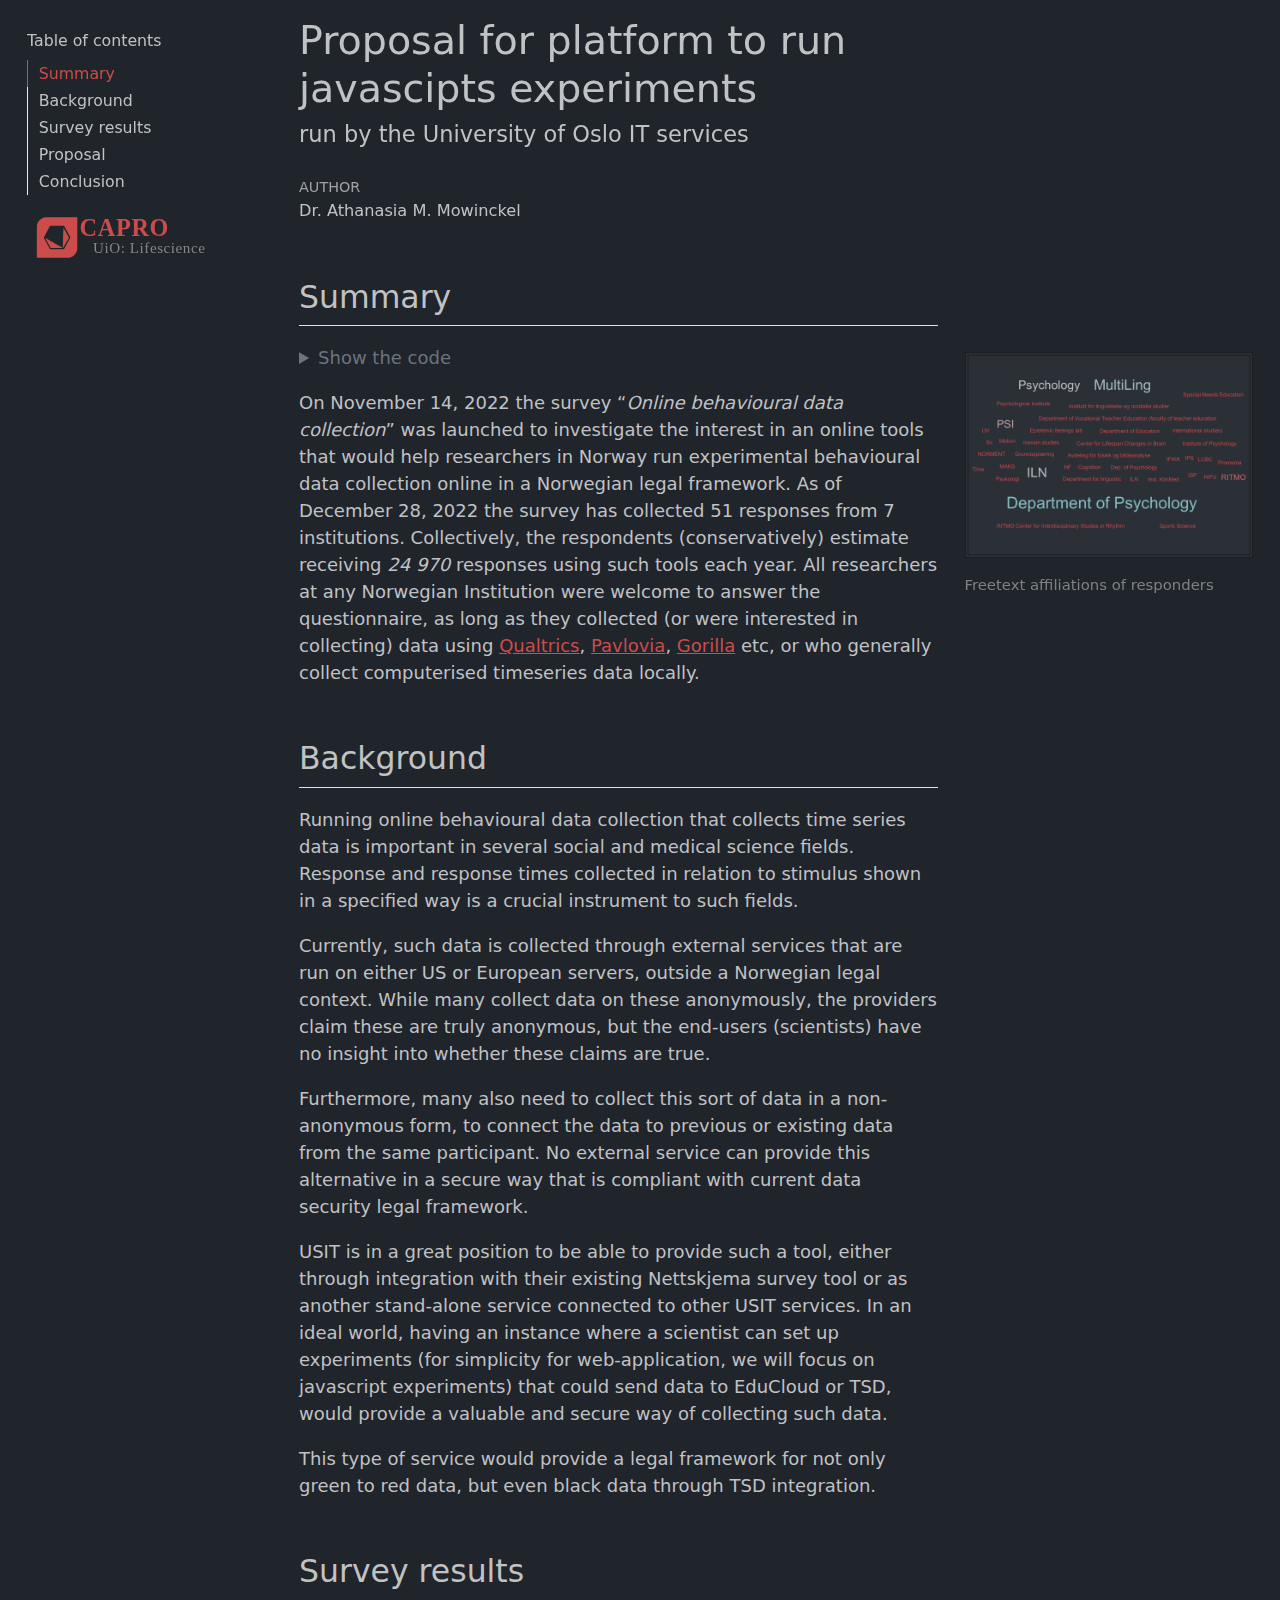
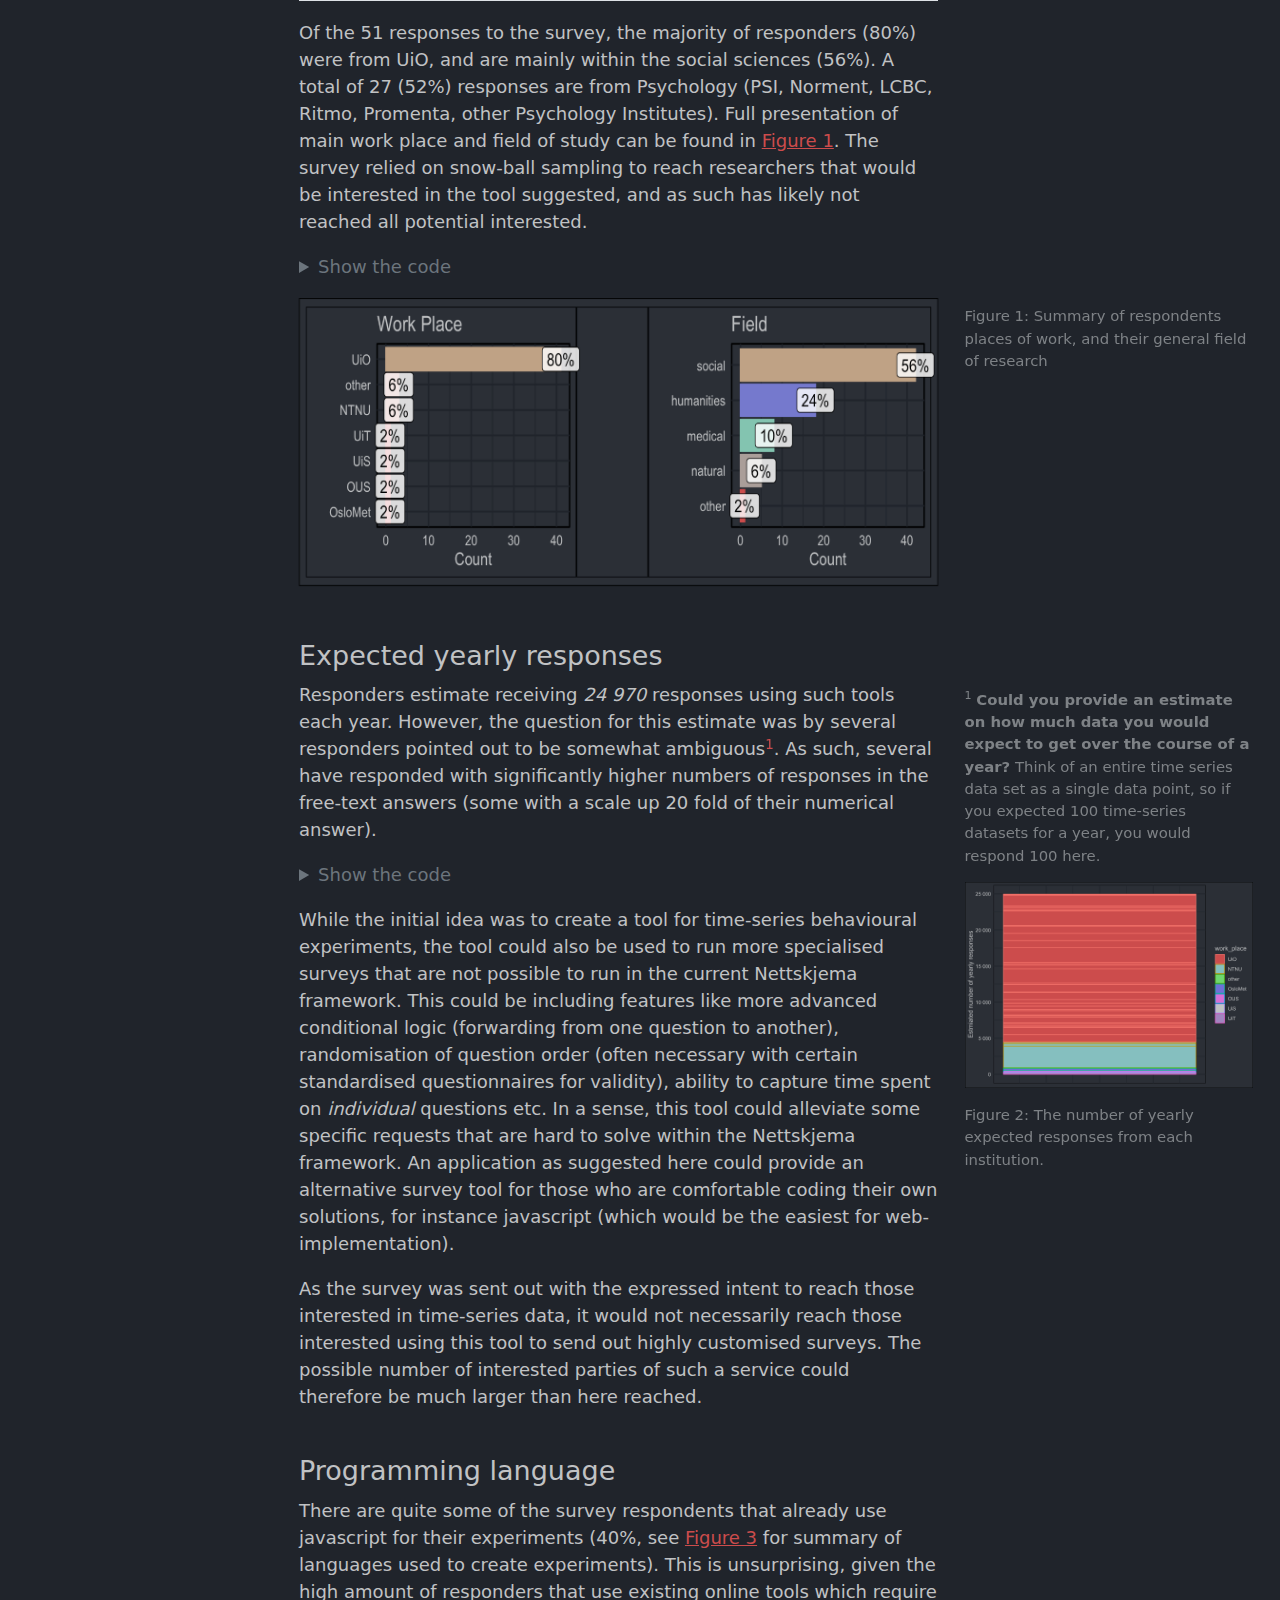
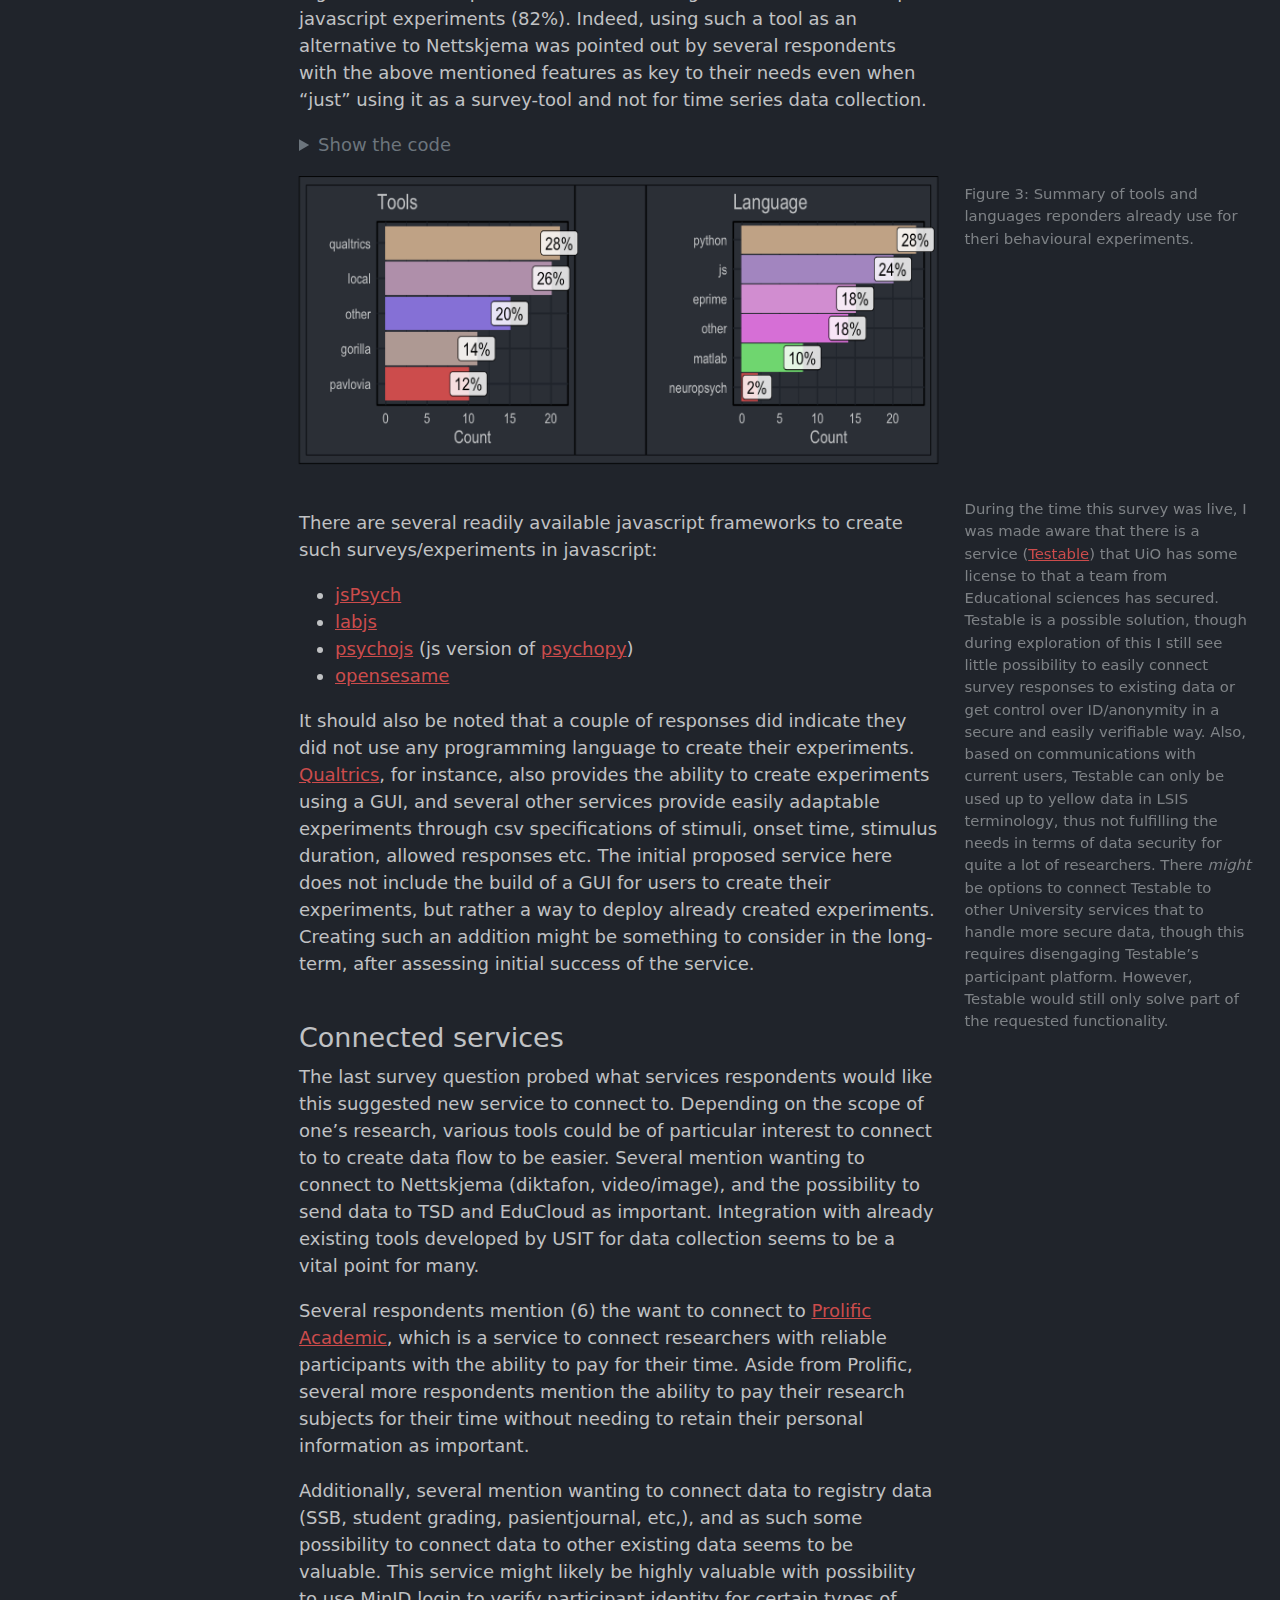
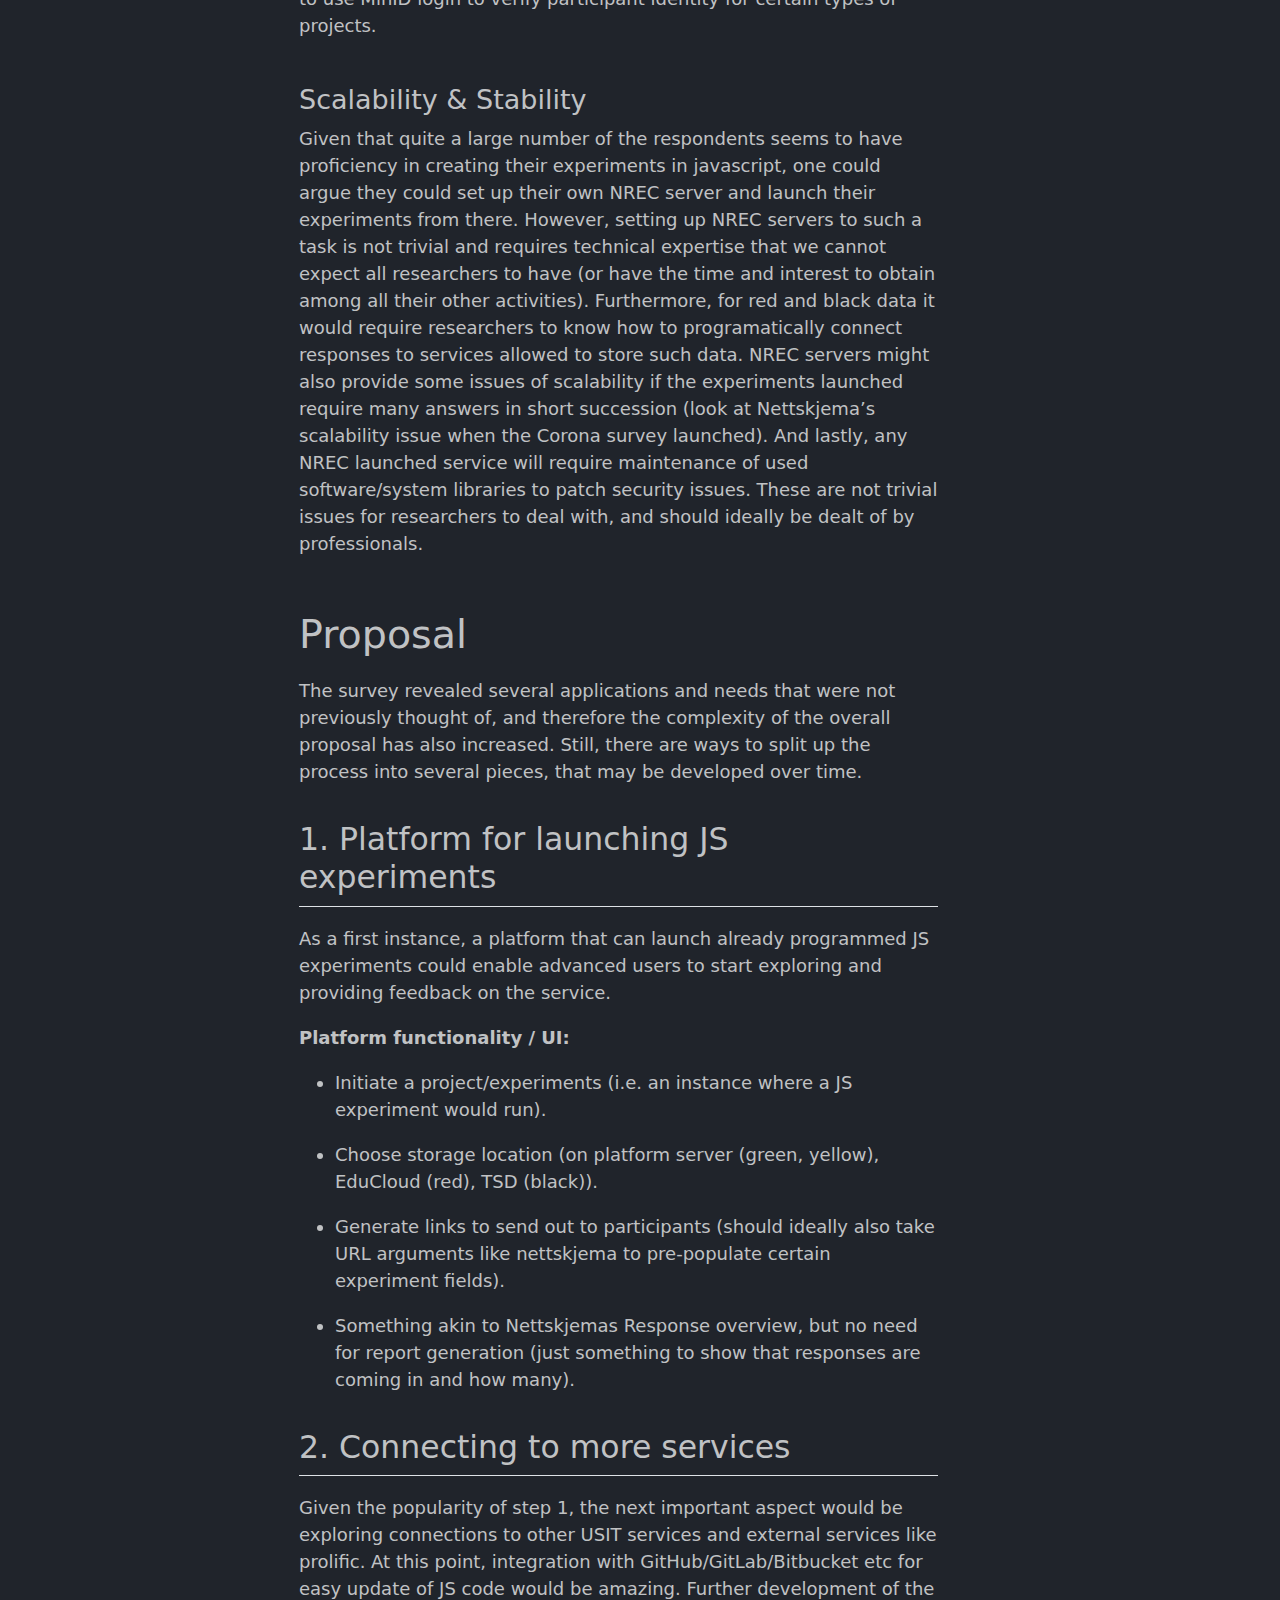
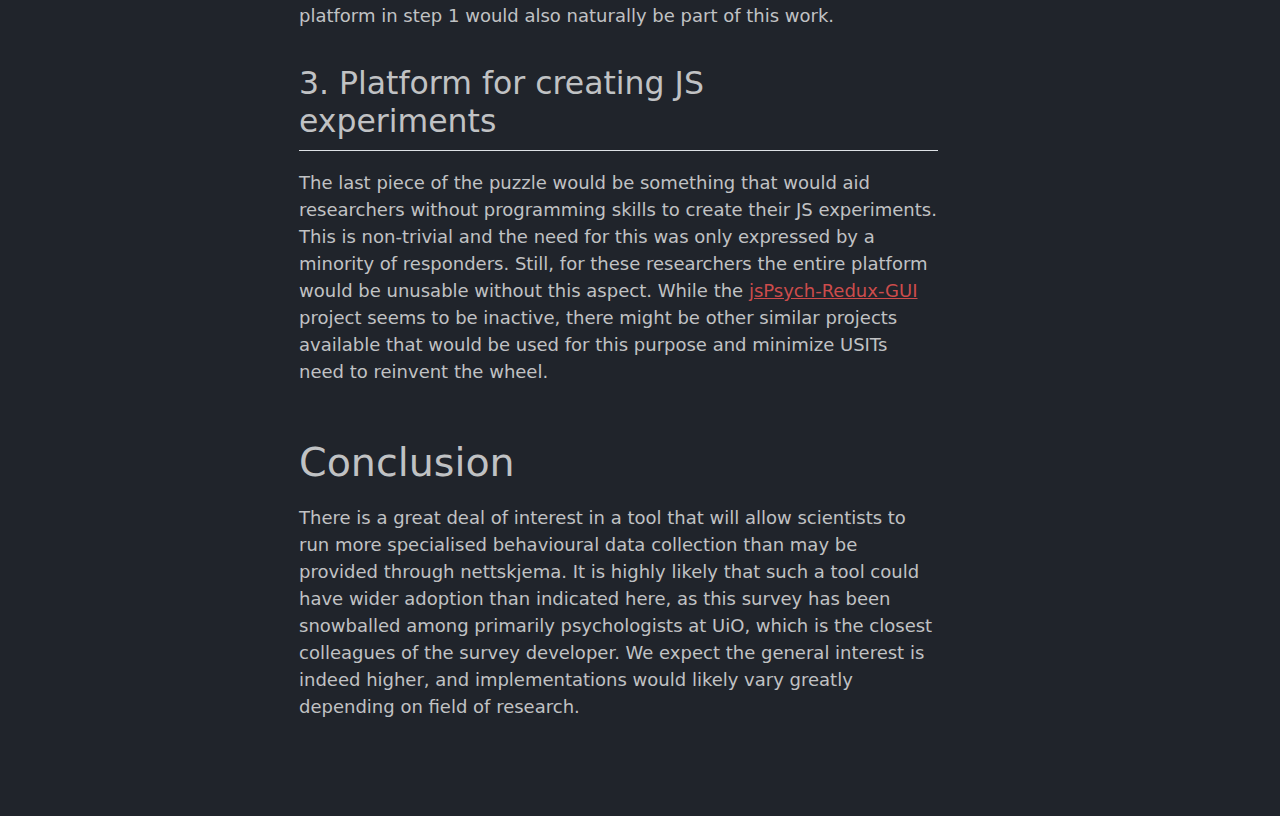
==== docs/online_behav.html @ 81304baa "update numbers" ====
<!DOCTYPE html>
<html xmlns="http://www.w3.org/1999/xhtml" lang="en" xml:lang="en"><head>

<meta charset="utf-8">
<meta name="generator" content="quarto-1.2.242">

<meta name="viewport" content="width=device-width, initial-scale=1.0, user-scalable=yes">

<meta name="author" content="Dr. Athanasia M. Mowinckel">

<title>Proposal for platform to run javascipts experiments</title>
<style>
code{white-space: pre-wrap;}
span.smallcaps{font-variant: small-caps;}
div.columns{display: flex; gap: min(4vw, 1.5em);}
div.column{flex: auto; overflow-x: auto;}
div.hanging-indent{margin-left: 1.5em; text-indent: -1.5em;}
ul.task-list{list-style: none;}
ul.task-list li input[type="checkbox"] {
width: 0.8em;
margin: 0 0.8em 0.2em -1.6em;
vertical-align: middle;
}
pre > code.sourceCode { white-space: pre; position: relative; }
pre > code.sourceCode > span { display: inline-block; line-height: 1.25; }
pre > code.sourceCode > span:empty { height: 1.2em; }
.sourceCode { overflow: visible; }
code.sourceCode > span { color: inherit; text-decoration: inherit; }
div.sourceCode { margin: 1em 0; }
pre.sourceCode { margin: 0; }
@media screen {
div.sourceCode { overflow: auto; }
}
@media print {
pre > code.sourceCode { white-space: pre-wrap; }
pre > code.sourceCode > span { text-indent: -5em; padding-left: 5em; }
}
pre.numberSource code
{ counter-reset: source-line 0; }
pre.numberSource code > span
{ position: relative; left: -4em; counter-increment: source-line; }
pre.numberSource code > span > a:first-child::before
{ content: counter(source-line);
position: relative; left: -1em; text-align: right; vertical-align: baseline;
border: none; display: inline-block;
-webkit-touch-callout: none; -webkit-user-select: none;
-khtml-user-select: none; -moz-user-select: none;
-ms-user-select: none; user-select: none;
padding: 0 4px; width: 4em;
color: #aaaaaa;
}
pre.numberSource { margin-left: 3em; border-left: 1px solid #aaaaaa; padding-left: 4px; }
div.sourceCode
{ }
@media screen {
pre > code.sourceCode > span > a:first-child::before { text-decoration: underline; }
}
code span.al { color: #ff0000; font-weight: bold; } 
code span.an { color: #60a0b0; font-weight: bold; font-style: italic; } 
code span.at { color: #7d9029; } 
code span.bn { color: #40a070; } 
code span.bu { color: #008000; } 
code span.cf { color: #007020; font-weight: bold; } 
code span.ch { color: #4070a0; } 
code span.cn { color: #880000; } 
code span.co { color: #60a0b0; font-style: italic; } 
code span.cv { color: #60a0b0; font-weight: bold; font-style: italic; } 
code span.do { color: #ba2121; font-style: italic; } 
code span.dt { color: #902000; } 
code span.dv { color: #40a070; } 
code span.er { color: #ff0000; font-weight: bold; } 
code span.ex { } 
code span.fl { color: #40a070; } 
code span.fu { color: #06287e; } 
code span.im { color: #008000; font-weight: bold; } 
code span.in { color: #60a0b0; font-weight: bold; font-style: italic; } 
code span.kw { color: #007020; font-weight: bold; } 
code span.op { color: #666666; } 
code span.ot { color: #007020; } 
code span.pp { color: #bc7a00; } 
code span.sc { color: #4070a0; } 
code span.ss { color: #bb6688; } 
code span.st { color: #4070a0; } 
code span.va { color: #19177c; } 
code span.vs { color: #4070a0; } 
code span.wa { color: #60a0b0; font-weight: bold; font-style: italic; } 
</style>


<script>/*!
 * clipboard.js v2.0.10
 * https://clipboardjs.com/
 *
 * Licensed MIT © Zeno Rocha
 */
!function(t,e){"object"==typeof exports&&"object"==typeof module?module.exports=e():"function"==typeof define&&define.amd?define([],e):"object"==typeof exports?exports.ClipboardJS=e():t.ClipboardJS=e()}(this,function(){return n={686:function(t,e,n){"use strict";n.d(e,{default:function(){return o}});var e=n(279),i=n.n(e),e=n(370),u=n.n(e),e=n(817),c=n.n(e);function a(t){try{return document.execCommand(t)}catch(t){return}}var f=function(t){t=c()(t);return a("cut"),t};var l=function(t){var e,n,o,r=1<arguments.length&&void 0!==arguments[1]?arguments[1]:{container:document.body},i="";return"string"==typeof t?(e=t,n="rtl"===document.documentElement.getAttribute("dir"),(o=document.createElement("textarea")).style.fontSize="12pt",o.style.border="0",o.style.padding="0",o.style.margin="0",o.style.position="absolute",o.style[n?"right":"left"]="-9999px",n=window.pageYOffset||document.documentElement.scrollTop,o.style.top="".concat(n,"px"),o.setAttribute("readonly",""),o.value=e,o=o,r.container.appendChild(o),i=c()(o),a("copy"),o.remove()):(i=c()(t),a("copy")),i};function r(t){return(r="function"==typeof Symbol&&"symbol"==typeof Symbol.iterator?function(t){return typeof t}:function(t){return t&&"function"==typeof Symbol&&t.constructor===Symbol&&t!==Symbol.prototype?"symbol":typeof t})(t)}var s=function(){var t=0<arguments.length&&void 0!==arguments[0]?arguments[0]:{},e=t.action,n=void 0===e?"copy":e,o=t.container,e=t.target,t=t.text;if("copy"!==n&&"cut"!==n)throw new Error('Invalid "action" value, use either "copy" or "cut"');if(void 0!==e){if(!e||"object"!==r(e)||1!==e.nodeType)throw new Error('Invalid "target" value, use a valid Element');if("copy"===n&&e.hasAttribute("disabled"))throw new Error('Invalid "target" attribute. Please use "readonly" instead of "disabled" attribute');if("cut"===n&&(e.hasAttribute("readonly")||e.hasAttribute("disabled")))throw new Error('Invalid "target" attribute. You can\'t cut text from elements with "readonly" or "disabled" attributes')}return t?l(t,{container:o}):e?"cut"===n?f(e):l(e,{container:o}):void 0};function p(t){return(p="function"==typeof Symbol&&"symbol"==typeof Symbol.iterator?function(t){return typeof t}:function(t){return t&&"function"==typeof Symbol&&t.constructor===Symbol&&t!==Symbol.prototype?"symbol":typeof t})(t)}function d(t,e){for(var n=0;n<e.length;n++){var o=e[n];o.enumerable=o.enumerable||!1,o.configurable=!0,"value"in o&&(o.writable=!0),Object.defineProperty(t,o.key,o)}}function y(t,e){return(y=Object.setPrototypeOf||function(t,e){return t.__proto__=e,t})(t,e)}function h(n){var o=function(){if("undefined"==typeof Reflect||!Reflect.construct)return!1;if(Reflect.construct.sham)return!1;if("function"==typeof Proxy)return!0;try{return Date.prototype.toString.call(Reflect.construct(Date,[],function(){})),!0}catch(t){return!1}}();return function(){var t,e=m(n);return t=o?(t=m(this).constructor,Reflect.construct(e,arguments,t)):e.apply(this,arguments),e=this,!(t=t)||"object"!==p(t)&&"function"!=typeof t?function(t){if(void 0!==t)return t;throw new ReferenceError("this hasn't been initialised - super() hasn't been called")}(e):t}}function m(t){return(m=Object.setPrototypeOf?Object.getPrototypeOf:function(t){return t.__proto__||Object.getPrototypeOf(t)})(t)}function v(t,e){t="data-clipboard-".concat(t);if(e.hasAttribute(t))return e.getAttribute(t)}var o=function(){!function(t,e){if("function"!=typeof e&&null!==e)throw new TypeError("Super expression must either be null or a function");t.prototype=Object.create(e&&e.prototype,{constructor:{value:t,writable:!0,configurable:!0}}),e&&y(t,e)}(r,i());var t,e,n,o=h(r);function r(t,e){var n;return function(t){if(!(t instanceof r))throw new TypeError("Cannot call a class as a function")}(this),(n=o.call(this)).resolveOptions(e),n.listenClick(t),n}return t=r,n=[{key:"copy",value:function(t){var e=1<arguments.length&&void 0!==arguments[1]?arguments[1]:{container:document.body};return l(t,e)}},{key:"cut",value:function(t){return f(t)}},{key:"isSupported",value:function(){var t=0<arguments.length&&void 0!==arguments[0]?arguments[0]:["copy","cut"],t="string"==typeof t?[t]:t,e=!!document.queryCommandSupported;return t.forEach(function(t){e=e&&!!document.queryCommandSupported(t)}),e}}],(e=[{key:"resolveOptions",value:function(){var t=0<arguments.length&&void 0!==arguments[0]?arguments[0]:{};this.action="function"==typeof t.action?t.action:this.defaultAction,this.target="function"==typeof t.target?t.target:this.defaultTarget,this.text="function"==typeof t.text?t.text:this.defaultText,this.container="object"===p(t.container)?t.container:document.body}},{key:"listenClick",value:function(t){var e=this;this.listener=u()(t,"click",function(t){return e.onClick(t)})}},{key:"onClick",value:function(t){var e=t.delegateTarget||t.currentTarget,n=this.action(e)||"copy",t=s({action:n,container:this.container,target:this.target(e),text:this.text(e)});this.emit(t?"success":"error",{action:n,text:t,trigger:e,clearSelection:function(){e&&e.focus(),document.activeElement.blur(),window.getSelection().removeAllRanges()}})}},{key:"defaultAction",value:function(t){return v("action",t)}},{key:"defaultTarget",value:function(t){t=v("target",t);if(t)return document.querySelector(t)}},{key:"defaultText",value:function(t){return v("text",t)}},{key:"destroy",value:function(){this.listener.destroy()}}])&&d(t.prototype,e),n&&d(t,n),r}()},828:function(t){var e;"undefined"==typeof Element||Element.prototype.matches||((e=Element.prototype).matches=e.matchesSelector||e.mozMatchesSelector||e.msMatchesSelector||e.oMatchesSelector||e.webkitMatchesSelector),t.exports=function(t,e){for(;t&&9!==t.nodeType;){if("function"==typeof t.matches&&t.matches(e))return t;t=t.parentNode}}},438:function(t,e,n){var u=n(828);function i(t,e,n,o,r){var i=function(e,n,t,o){return function(t){t.delegateTarget=u(t.target,n),t.delegateTarget&&o.call(e,t)}}.apply(this,arguments);return t.addEventListener(n,i,r),{destroy:function(){t.removeEventListener(n,i,r)}}}t.exports=function(t,e,n,o,r){return"function"==typeof t.addEventListener?i.apply(null,arguments):"function"==typeof n?i.bind(null,document).apply(null,arguments):("string"==typeof t&&(t=document.querySelectorAll(t)),Array.prototype.map.call(t,function(t){return i(t,e,n,o,r)}))}},879:function(t,n){n.node=function(t){return void 0!==t&&t instanceof HTMLElement&&1===t.nodeType},n.nodeList=function(t){var e=Object.prototype.toString.call(t);return void 0!==t&&("[object NodeList]"===e||"[object HTMLCollection]"===e)&&"length"in t&&(0===t.length||n.node(t[0]))},n.string=function(t){return"string"==typeof t||t instanceof String},n.fn=function(t){return"[object Function]"===Object.prototype.toString.call(t)}},370:function(t,e,n){var f=n(879),l=n(438);t.exports=function(t,e,n){if(!t&&!e&&!n)throw new Error("Missing required arguments");if(!f.string(e))throw new TypeError("Second argument must be a String");if(!f.fn(n))throw new TypeError("Third argument must be a Function");if(f.node(t))return c=e,a=n,(u=t).addEventListener(c,a),{destroy:function(){u.removeEventListener(c,a)}};if(f.nodeList(t))return o=t,r=e,i=n,Array.prototype.forEach.call(o,function(t){t.addEventListener(r,i)}),{destroy:function(){Array.prototype.forEach.call(o,function(t){t.removeEventListener(r,i)})}};if(f.string(t))return t=t,e=e,n=n,l(document.body,t,e,n);throw new TypeError("First argument must be a String, HTMLElement, HTMLCollection, or NodeList");var o,r,i,u,c,a}},817:function(t){t.exports=function(t){var e,n="SELECT"===t.nodeName?(t.focus(),t.value):"INPUT"===t.nodeName||"TEXTAREA"===t.nodeName?((e=t.hasAttribute("readonly"))||t.setAttribute("readonly",""),t.select(),t.setSelectionRange(0,t.value.length),e||t.removeAttribute("readonly"),t.value):(t.hasAttribute("contenteditable")&&t.focus(),n=window.getSelection(),(e=document.createRange()).selectNodeContents(t),n.removeAllRanges(),n.addRange(e),n.toString());return n}},279:function(t){function e(){}e.prototype={on:function(t,e,n){var o=this.e||(this.e={});return(o[t]||(o[t]=[])).push({fn:e,ctx:n}),this},once:function(t,e,n){var o=this;function r(){o.off(t,r),e.apply(n,arguments)}return r._=e,this.on(t,r,n)},emit:function(t){for(var e=[].slice.call(arguments,1),n=((this.e||(this.e={}))[t]||[]).slice(),o=0,r=n.length;o<r;o++)n[o].fn.apply(n[o].ctx,e);return this},off:function(t,e){var n=this.e||(this.e={}),o=n[t],r=[];if(o&&e)for(var i=0,u=o.length;i<u;i++)o[i].fn!==e&&o[i].fn._!==e&&r.push(o[i]);return r.length?n[t]=r:delete n[t],this}},t.exports=e,t.exports.TinyEmitter=e}},r={},o.n=function(t){var e=t&&t.__esModule?function(){return t.default}:function(){return t};return o.d(e,{a:e}),e},o.d=function(t,e){for(var n in e)o.o(e,n)&&!o.o(t,n)&&Object.defineProperty(t,n,{enumerable:!0,get:e[n]})},o.o=function(t,e){return Object.prototype.hasOwnProperty.call(t,e)},o(686).default;function o(t){if(r[t])return r[t].exports;var e=r[t]={exports:{}};return n[t](e,e.exports,o),e.exports}var n,r});</script>
<script>const sectionChanged = new CustomEvent("quarto-sectionChanged", {
  detail: {},
  bubbles: true,
  cancelable: false,
  composed: false,
});

window.document.addEventListener("DOMContentLoaded", function (_event) {
  const tocEl = window.document.querySelector('nav.toc-active[role="doc-toc"]');
  const sidebarEl = window.document.getElementById("quarto-sidebar");
  const leftTocEl = window.document.getElementById("quarto-sidebar-toc-left");
  const marginSidebarEl = window.document.getElementById(
    "quarto-margin-sidebar"
  );
  // function to determine whether the element has a previous sibling that is active
  const prevSiblingIsActiveLink = (el) => {
    const sibling = el.previousElementSibling;
    if (sibling && sibling.tagName === "A") {
      return sibling.classList.contains("active");
    } else {
      return false;
    }
  };

  // fire slideEnter for bootstrap tab activations (for htmlwidget resize behavior)
  function fireSlideEnter(e) {
    const event = window.document.createEvent("Event");
    event.initEvent("slideenter", true, true);
    window.document.dispatchEvent(event);
  }
  const tabs = window.document.querySelectorAll('a[data-bs-toggle="tab"]');
  tabs.forEach((tab) => {
    tab.addEventListener("shown.bs.tab", fireSlideEnter);
  });

  // fire slideEnter for tabby tab activations (for htmlwidget resize behavior)
  document.addEventListener("tabby", fireSlideEnter, false);

  // Track scrolling and mark TOC links as active
  // get table of contents and sidebar (bail if we don't have at least one)
  const tocLinks = tocEl
    ? [...tocEl.querySelectorAll("a[data-scroll-target]")]
    : [];
  const makeActive = (link) => tocLinks[link].classList.add("active");
  const removeActive = (link) => tocLinks[link].classList.remove("active");
  const removeAllActive = () =>
    [...Array(tocLinks.length).keys()].forEach((link) => removeActive(link));

  // activate the anchor for a section associated with this TOC entry
  tocLinks.forEach((link) => {
    link.addEventListener("click", () => {
      if (link.href.indexOf("#") !== -1) {
        const anchor = link.href.split("#")[1];
        const heading = window.document.querySelector(
          `[data-anchor-id=${anchor}]`
        );
        if (heading) {
          // Add the class
          heading.classList.add("reveal-anchorjs-link");

          // function to show the anchor
          const handleMouseout = () => {
            heading.classList.remove("reveal-anchorjs-link");
            heading.removeEventListener("mouseout", handleMouseout);
          };

          // add a function to clear the anchor when the user mouses out of it
          heading.addEventListener("mouseout", handleMouseout);
        }
      }
    });
  });

  const sections = tocLinks.map((link) => {
    const target = link.getAttribute("data-scroll-target");
    if (target.startsWith("#")) {
      return window.document.getElementById(decodeURI(`${target.slice(1)}`));
    } else {
      return window.document.querySelector(decodeURI(`${target}`));
    }
  });

  const sectionMargin = 200;
  let currentActive = 0;
  // track whether we've initialized state the first time
  let init = false;

  const updateActiveLink = () => {
    // The index from bottom to top (e.g. reversed list)
    let sectionIndex = -1;
    if (
      window.innerHeight + window.pageYOffset >=
      window.document.body.offsetHeight
    ) {
      sectionIndex = 0;
    } else {
      sectionIndex = [...sections].reverse().findIndex((section) => {
        if (section) {
          return window.pageYOffset >= section.offsetTop - sectionMargin;
        } else {
          return false;
        }
      });
    }
    if (sectionIndex > -1) {
      const current = sections.length - sectionIndex - 1;
      if (current !== currentActive) {
        removeAllActive();
        currentActive = current;
        makeActive(current);
        if (init) {
          window.dispatchEvent(sectionChanged);
        }
        init = true;
      }
    }
  };

  const inHiddenRegion = (top, bottom, hiddenRegions) => {
    for (const region of hiddenRegions) {
      if (top <= region.bottom && bottom >= region.top) {
        return true;
      }
    }
    return false;
  };

  const categorySelector = "header.quarto-title-block .quarto-category";
  const activateCategories = (href) => {
    // Find any categories
    // Surround them with a link pointing back to:
    // #category=Authoring
    try {
      const categoryEls = window.document.querySelectorAll(categorySelector);
      for (const categoryEl of categoryEls) {
        const categoryText = categoryEl.textContent;
        if (categoryText) {
          const link = `${href}#category=${encodeURIComponent(categoryText)}`;
          const linkEl = window.document.createElement("a");
          linkEl.setAttribute("href", link);
          for (const child of categoryEl.childNodes) {
            linkEl.append(child);
          }
          categoryEl.appendChild(linkEl);
        }
      }
    } catch {
      // Ignore errors
    }
  };
  function hasTitleCategories() {
    return window.document.querySelector(categorySelector) !== null;
  }

  function offsetRelativeUrl(url) {
    const offset = getMeta("quarto:offset");
    return offset ? offset + url : url;
  }

  function offsetAbsoluteUrl(url) {
    const offset = getMeta("quarto:offset");
    const baseUrl = new URL(offset, window.location);

    const projRelativeUrl = url.replace(baseUrl, "");
    if (projRelativeUrl.startsWith("/")) {
      return projRelativeUrl;
    } else {
      return "/" + projRelativeUrl;
    }
  }

  // read a meta tag value
  function getMeta(metaName) {
    const metas = window.document.getElementsByTagName("meta");
    for (let i = 0; i < metas.length; i++) {
      if (metas[i].getAttribute("name") === metaName) {
        return metas[i].getAttribute("content");
      }
    }
    return "";
  }

  async function findAndActivateCategories() {
    const currentPagePath = offsetAbsoluteUrl(window.location.href);
    const response = await fetch(offsetRelativeUrl("listings.json"));
    if (response.status == 200) {
      return response.json().then(function (listingPaths) {
        const listingHrefs = [];
        for (const listingPath of listingPaths) {
          const pathWithoutLeadingSlash = listingPath.listing.substring(1);
          for (const item of listingPath.items) {
            if (
              item === currentPagePath ||
              item === currentPagePath + "index.html"
            ) {
              // Resolve this path against the offset to be sure
              // we already are using the correct path to the listing
              // (this adjusts the listing urls to be rooted against
              // whatever root the page is actually running against)
              const relative = offsetRelativeUrl(pathWithoutLeadingSlash);
              const baseUrl = window.location;
              const resolvedPath = new URL(relative, baseUrl);
              listingHrefs.push(resolvedPath.pathname);
              break;
            }
          }
        }

        // Look up the tree for a nearby linting and use that if we find one
        const nearestListing = findNearestParentListing(
          offsetAbsoluteUrl(window.location.pathname),
          listingHrefs
        );
        if (nearestListing) {
          activateCategories(nearestListing);
        } else {
          // See if the referrer is a listing page for this item
          const referredRelativePath = offsetAbsoluteUrl(document.referrer);
          const referrerListing = listingHrefs.find((listingHref) => {
            const isListingReferrer =
              listingHref === referredRelativePath ||
              listingHref === referredRelativePath + "index.html";
            return isListingReferrer;
          });

          if (referrerListing) {
            // Try to use the referrer if possible
            activateCategories(referrerListing);
          } else if (listingHrefs.length > 0) {
            // Otherwise, just fall back to the first listing
            activateCategories(listingHrefs[0]);
          }
        }
      });
    }
  }
  if (hasTitleCategories()) {
    findAndActivateCategories();
  }

  const findNearestParentListing = (href, listingHrefs) => {
    if (!href || !listingHrefs) {
      return undefined;
    }
    // Look up the tree for a nearby linting and use that if we find one
    const relativeParts = href.substring(1).split("/");
    while (relativeParts.length > 0) {
      const path = relativeParts.join("/");
      for (const listingHref of listingHrefs) {
        if (listingHref.startsWith(path)) {
          return listingHref;
        }
      }
      relativeParts.pop();
    }

    return undefined;
  };

  const manageSidebarVisiblity = (el, placeholderDescriptor) => {
    let isVisible = true;

    return (hiddenRegions) => {
      if (el === null) {
        return;
      }

      // Find the last element of the TOC
      const lastChildEl = el.lastElementChild;

      if (lastChildEl) {
        // Find the top and bottom o the element that is being managed
        const elTop = el.offsetTop;
        const elBottom =
          elTop + lastChildEl.offsetTop + lastChildEl.offsetHeight;

        // Converts the sidebar to a menu
        const convertToMenu = () => {
          for (const child of el.children) {
            child.style.opacity = 0;
            child.style.overflow = "hidden";
          }

          const toggleContainer = window.document.createElement("div");
          toggleContainer.style.width = "100%";
          toggleContainer.classList.add("zindex-over-content");
          toggleContainer.classList.add("quarto-sidebar-toggle");
          toggleContainer.classList.add("headroom-target"); // Marks this to be managed by headeroom
          toggleContainer.id = placeholderDescriptor.id;
          toggleContainer.style.position = "fixed";

          const toggleIcon = window.document.createElement("i");
          toggleIcon.classList.add("quarto-sidebar-toggle-icon");
          toggleIcon.classList.add("bi");
          toggleIcon.classList.add("bi-caret-down-fill");

          const toggleTitle = window.document.createElement("div");
          const titleEl = window.document.body.querySelector(
            placeholderDescriptor.titleSelector
          );
          if (titleEl) {
            toggleTitle.append(titleEl.innerText, toggleIcon);
          }
          toggleTitle.classList.add("zindex-over-content");
          toggleTitle.classList.add("quarto-sidebar-toggle-title");
          toggleContainer.append(toggleTitle);

          const toggleContents = window.document.createElement("div");
          toggleContents.classList = el.classList;
          toggleContents.classList.add("zindex-over-content");
          toggleContents.classList.add("quarto-sidebar-toggle-contents");
          for (const child of el.children) {
            if (child.id === "toc-title") {
              continue;
            }

            const clone = child.cloneNode(true);
            clone.style.opacity = 1;
            clone.style.display = null;
            toggleContents.append(clone);
          }
          toggleContents.style.height = "0px";
          toggleContainer.append(toggleContents);
          el.parentElement.prepend(toggleContainer);

          // Process clicks
          let tocShowing = false;
          // Allow the caller to control whether this is dismissed
          // when it is clicked (e.g. sidebar navigation supports
          // opening and closing the nav tree, so don't dismiss on click)
          const clickEl = placeholderDescriptor.dismissOnClick
            ? toggleContainer
            : toggleTitle;

          const closeToggle = () => {
            if (tocShowing) {
              toggleContainer.classList.remove("expanded");
              toggleContents.style.height = "0px";
              tocShowing = false;
            }
          };

          const positionToggle = () => {
            // position the element (top left of parent, same width as parent)
            const elRect = el.getBoundingClientRect();
            toggleContainer.style.left = `${elRect.left}px`;
            toggleContainer.style.top = `${elRect.top}px`;
            toggleContainer.style.width = `${elRect.width}px`;
          };

          // Get rid of any expanded toggle if the user scrolls
          window.document.addEventListener(
            "scroll",
            throttle(() => {
              closeToggle();
            }, 50)
          );

          // Handle positioning of the toggle
          window.addEventListener(
            "resize",
            throttle(() => {
              positionToggle();
            }, 50)
          );
          positionToggle();

          // Process the click
          clickEl.onclick = () => {
            if (!tocShowing) {
              toggleContainer.classList.add("expanded");
              toggleContents.style.height = null;
              tocShowing = true;
            } else {
              closeToggle();
            }
          };
        };

        // Converts a sidebar from a menu back to a sidebar
        const convertToSidebar = () => {
          for (const child of el.children) {
            child.style.opacity = 1;
            child.style.overflow = null;
          }

          const placeholderEl = window.document.getElementById(
            placeholderDescriptor.id
          );
          if (placeholderEl) {
            placeholderEl.remove();
          }

          el.classList.remove("rollup");
        };

        if (isReaderMode()) {
          convertToMenu();
          isVisible = false;
        } else {
          if (!isVisible) {
            // If the element is current not visible reveal if there are
            // no conflicts with overlay regions
            if (!inHiddenRegion(elTop, elBottom, hiddenRegions)) {
              convertToSidebar();
              isVisible = true;
            }
          } else {
            // If the element is visible, hide it if it conflicts with overlay regions
            // and insert a placeholder toggle (or if we're in reader mode)
            if (inHiddenRegion(elTop, elBottom, hiddenRegions)) {
              convertToMenu();
              isVisible = false;
            }
          }
        }
      }
    };
  };

  // Find any conflicting margin elements and add margins to the
  // top to prevent overlap
  const marginChildren = window.document.querySelectorAll(
    ".column-margin.column-container > * "
  );

  nexttick(() => {
    let lastBottom = 0;
    for (const marginChild of marginChildren) {
      const top = marginChild.getBoundingClientRect().top + window.scrollY;
      if (top < lastBottom) {
        const margin = lastBottom - top;
        marginChild.style.marginTop = `${margin}px`;
      }
      const styles = window.getComputedStyle(marginChild);
      const marginTop = parseFloat(styles["marginTop"]);

      lastBottom = top + marginChild.getBoundingClientRect().height + marginTop;
    }
  });

  // Manage the visibility of the toc and the sidebar
  const marginScrollVisibility = manageSidebarVisiblity(marginSidebarEl, {
    id: "quarto-toc-toggle",
    titleSelector: "#toc-title",
    dismissOnClick: true,
  });
  const sidebarScrollVisiblity = manageSidebarVisiblity(sidebarEl, {
    id: "quarto-sidebarnav-toggle",
    titleSelector: ".title",
    dismissOnClick: false,
  });
  let tocLeftScrollVisibility;
  if (leftTocEl) {
    tocLeftScrollVisibility = manageSidebarVisiblity(leftTocEl, {
      id: "quarto-lefttoc-toggle",
      titleSelector: "#toc-title",
      dismissOnClick: true,
    });
  }

  // Find the first element that uses formatting in special columns
  const conflictingEls = window.document.body.querySelectorAll(
    '[class^="column-"], [class*=" column-"], aside, [class*="margin-caption"], [class*=" margin-caption"], [class*="margin-ref"], [class*=" margin-ref"]'
  );

  // Filter all the possibly conflicting elements into ones
  // the do conflict on the left or ride side
  const arrConflictingEls = Array.from(conflictingEls);
  const leftSideConflictEls = arrConflictingEls.filter((el) => {
    if (el.tagName === "ASIDE") {
      return false;
    }
    return Array.from(el.classList).find((className) => {
      return (
        className !== "column-body" &&
        className.startsWith("column-") &&
        !className.endsWith("right") &&
        !className.endsWith("container") &&
        className !== "column-margin"
      );
    });
  });
  const rightSideConflictEls = arrConflictingEls.filter((el) => {
    if (el.tagName === "ASIDE") {
      return true;
    }

    const hasMarginCaption = Array.from(el.classList).find((className) => {
      return className == "margin-caption";
    });
    if (hasMarginCaption) {
      return true;
    }

    return Array.from(el.classList).find((className) => {
      return (
        className !== "column-body" &&
        !className.endsWith("container") &&
        className.startsWith("column-") &&
        !className.endsWith("left")
      );
    });
  });

  const kOverlapPaddingSize = 10;
  function toRegions(els) {
    return els.map((el) => {
      const top =
        el.getBoundingClientRect().top +
        document.documentElement.scrollTop -
        kOverlapPaddingSize;
      return {
        top,
        bottom: top + el.scrollHeight + 2 * kOverlapPaddingSize,
      };
    });
  }

  const hideOverlappedSidebars = () => {
    marginScrollVisibility(toRegions(rightSideConflictEls));
    sidebarScrollVisiblity(toRegions(leftSideConflictEls));
    if (tocLeftScrollVisibility) {
      tocLeftScrollVisibility(toRegions(leftSideConflictEls));
    }
  };

  window.quartoToggleReader = () => {
    // Applies a slow class (or removes it)
    // to update the transition speed
    const slowTransition = (slow) => {
      const manageTransition = (id, slow) => {
        const el = document.getElementById(id);
        if (el) {
          if (slow) {
            el.classList.add("slow");
          } else {
            el.classList.remove("slow");
          }
        }
      };

      manageTransition("TOC", slow);
      manageTransition("quarto-sidebar", slow);
    };

    const readerMode = !isReaderMode();
    setReaderModeValue(readerMode);

    // If we're entering reader mode, slow the transition
    if (readerMode) {
      slowTransition(readerMode);
    }
    highlightReaderToggle(readerMode);
    hideOverlappedSidebars();

    // If we're exiting reader mode, restore the non-slow transition
    if (!readerMode) {
      slowTransition(!readerMode);
    }
  };

  const highlightReaderToggle = (readerMode) => {
    const els = document.querySelectorAll(".quarto-reader-toggle");
    if (els) {
      els.forEach((el) => {
        if (readerMode) {
          el.classList.add("reader");
        } else {
          el.classList.remove("reader");
        }
      });
    }
  };

  const setReaderModeValue = (val) => {
    if (window.location.protocol !== "file:") {
      window.localStorage.setItem("quarto-reader-mode", val);
    } else {
      localReaderMode = val;
    }
  };

  const isReaderMode = () => {
    if (window.location.protocol !== "file:") {
      return window.localStorage.getItem("quarto-reader-mode") === "true";
    } else {
      return localReaderMode;
    }
  };
  let localReaderMode = null;

  // Walk the TOC and collapse/expand nodes
  // Nodes are expanded if:
  // - they are top level
  // - they have children that are 'active' links
  // - they are directly below an link that is 'active'
  const walk = (el, depth) => {
    // Tick depth when we enter a UL
    if (el.tagName === "UL") {
      depth = depth + 1;
    }

    // It this is active link
    let isActiveNode = false;
    if (el.tagName === "A" && el.classList.contains("active")) {
      isActiveNode = true;
    }

    // See if there is an active child to this element
    let hasActiveChild = false;
    for (child of el.children) {
      hasActiveChild = walk(child, depth) || hasActiveChild;
    }

    // Process the collapse state if this is an UL
    if (el.tagName === "UL") {
      if (depth === 1 || hasActiveChild || prevSiblingIsActiveLink(el)) {
        el.classList.remove("collapse");
      } else {
        el.classList.add("collapse");
      }

      // untick depth when we leave a UL
      depth = depth - 1;
    }
    return hasActiveChild || isActiveNode;
  };

  // walk the TOC and expand / collapse any items that should be shown

  if (tocEl) {
    walk(tocEl, 0);
    updateActiveLink();
  }

  // Throttle the scroll event and walk peridiocally
  window.document.addEventListener(
    "scroll",
    throttle(() => {
      if (tocEl) {
        updateActiveLink();
        walk(tocEl, 0);
      }
      if (!isReaderMode()) {
        hideOverlappedSidebars();
      }
    }, 5)
  );
  window.addEventListener(
    "resize",
    throttle(() => {
      if (!isReaderMode()) {
        hideOverlappedSidebars();
      }
    }, 10)
  );
  hideOverlappedSidebars();
  highlightReaderToggle(isReaderMode());
});

// grouped tabsets
window.addEventListener("pageshow", (_event) => {
  function getTabSettings() {
    const data = localStorage.getItem("quarto-persistent-tabsets-data");
    if (!data) {
      localStorage.setItem("quarto-persistent-tabsets-data", "{}");
      return {};
    }
    if (data) {
      return JSON.parse(data);
    }
  }

  function setTabSettings(data) {
    localStorage.setItem(
      "quarto-persistent-tabsets-data",
      JSON.stringify(data)
    );
  }

  function setTabState(groupName, groupValue) {
    const data = getTabSettings();
    data[groupName] = groupValue;
    setTabSettings(data);
  }

  function toggleTab(tab, active) {
    const tabPanelId = tab.getAttribute("aria-controls");
    const tabPanel = document.getElementById(tabPanelId);
    if (active) {
      tab.classList.add("active");
      tabPanel.classList.add("active");
    } else {
      tab.classList.remove("active");
      tabPanel.classList.remove("active");
    }
  }

  function toggleAll(selectedGroup, selectorsToSync) {
    for (const [thisGroup, tabs] of Object.entries(selectorsToSync)) {
      const active = selectedGroup === thisGroup;
      for (const tab of tabs) {
        toggleTab(tab, active);
      }
    }
  }

  function findSelectorsToSyncByLanguage() {
    const result = {};
    const tabs = Array.from(
      document.querySelectorAll(`div[data-group] a[id^='tabset-']`)
    );
    for (const item of tabs) {
      const div = item.parentElement.parentElement.parentElement;
      const group = div.getAttribute("data-group");
      if (!result[group]) {
        result[group] = {};
      }
      const selectorsToSync = result[group];
      const value = item.innerHTML;
      if (!selectorsToSync[value]) {
        selectorsToSync[value] = [];
      }
      selectorsToSync[value].push(item);
    }
    return result;
  }

  function setupSelectorSync() {
    const selectorsToSync = findSelectorsToSyncByLanguage();
    Object.entries(selectorsToSync).forEach(([group, tabSetsByValue]) => {
      Object.entries(tabSetsByValue).forEach(([value, items]) => {
        items.forEach((item) => {
          item.addEventListener("click", (_event) => {
            setTabState(group, value);
            toggleAll(value, selectorsToSync[group]);
          });
        });
      });
    });
    return selectorsToSync;
  }

  const selectorsToSync = setupSelectorSync();
  for (const [group, selectedName] of Object.entries(getTabSettings())) {
    const selectors = selectorsToSync[group];
    // it's possible that stale state gives us empty selections, so we explicitly check here.
    if (selectors) {
      toggleAll(selectedName, selectors);
    }
  }
});

function throttle(func, wait) {
  let waiting = false;
  return function () {
    if (!waiting) {
      func.apply(this, arguments);
      waiting = true;
      setTimeout(function () {
        waiting = false;
      }, wait);
    }
  };
}

function nexttick(func) {
  return setTimeout(func, 0);
}
</script>
<script>/**
 * @popperjs/core v2.11.4 - MIT License
 */

!function(e,t){"object"==typeof exports&&"undefined"!=typeof module?t(exports):"function"==typeof define&&define.amd?define(["exports"],t):t((e="undefined"!=typeof globalThis?globalThis:e||self).Popper={})}(this,(function(e){"use strict";function t(e){if(null==e)return window;if("[object Window]"!==e.toString()){var t=e.ownerDocument;return t&&t.defaultView||window}return e}function n(e){return e instanceof t(e).Element||e instanceof Element}function r(e){return e instanceof t(e).HTMLElement||e instanceof HTMLElement}function o(e){return"undefined"!=typeof ShadowRoot&&(e instanceof t(e).ShadowRoot||e instanceof ShadowRoot)}var i=Math.max,a=Math.min,s=Math.round;function f(e,t){void 0===t&&(t=!1);var n=e.getBoundingClientRect(),o=1,i=1;if(r(e)&&t){var a=e.offsetHeight,f=e.offsetWidth;f>0&&(o=s(n.width)/f||1),a>0&&(i=s(n.height)/a||1)}return{width:n.width/o,height:n.height/i,top:n.top/i,right:n.right/o,bottom:n.bottom/i,left:n.left/o,x:n.left/o,y:n.top/i}}function c(e){var n=t(e);return{scrollLeft:n.pageXOffset,scrollTop:n.pageYOffset}}function p(e){return e?(e.nodeName||"").toLowerCase():null}function u(e){return((n(e)?e.ownerDocument:e.document)||window.document).documentElement}function l(e){return f(u(e)).left+c(e).scrollLeft}function d(e){return t(e).getComputedStyle(e)}function h(e){var t=d(e),n=t.overflow,r=t.overflowX,o=t.overflowY;return/auto|scroll|overlay|hidden/.test(n+o+r)}function m(e,n,o){void 0===o&&(o=!1);var i,a,d=r(n),m=r(n)&&function(e){var t=e.getBoundingClientRect(),n=s(t.width)/e.offsetWidth||1,r=s(t.height)/e.offsetHeight||1;return 1!==n||1!==r}(n),v=u(n),g=f(e,m),y={scrollLeft:0,scrollTop:0},b={x:0,y:0};return(d||!d&&!o)&&(("body"!==p(n)||h(v))&&(y=(i=n)!==t(i)&&r(i)?{scrollLeft:(a=i).scrollLeft,scrollTop:a.scrollTop}:c(i)),r(n)?((b=f(n,!0)).x+=n.clientLeft,b.y+=n.clientTop):v&&(b.x=l(v))),{x:g.left+y.scrollLeft-b.x,y:g.top+y.scrollTop-b.y,width:g.width,height:g.height}}function v(e){var t=f(e),n=e.offsetWidth,r=e.offsetHeight;return Math.abs(t.width-n)<=1&&(n=t.width),Math.abs(t.height-r)<=1&&(r=t.height),{x:e.offsetLeft,y:e.offsetTop,width:n,height:r}}function g(e){return"html"===p(e)?e:e.assignedSlot||e.parentNode||(o(e)?e.host:null)||u(e)}function y(e){return["html","body","#document"].indexOf(p(e))>=0?e.ownerDocument.body:r(e)&&h(e)?e:y(g(e))}function b(e,n){var r;void 0===n&&(n=[]);var o=y(e),i=o===(null==(r=e.ownerDocument)?void 0:r.body),a=t(o),s=i?[a].concat(a.visualViewport||[],h(o)?o:[]):o,f=n.concat(s);return i?f:f.concat(b(g(s)))}function x(e){return["table","td","th"].indexOf(p(e))>=0}function w(e){return r(e)&&"fixed"!==d(e).position?e.offsetParent:null}function O(e){for(var n=t(e),i=w(e);i&&x(i)&&"static"===d(i).position;)i=w(i);return i&&("html"===p(i)||"body"===p(i)&&"static"===d(i).position)?n:i||function(e){var t=-1!==navigator.userAgent.toLowerCase().indexOf("firefox");if(-1!==navigator.userAgent.indexOf("Trident")&&r(e)&&"fixed"===d(e).position)return null;var n=g(e);for(o(n)&&(n=n.host);r(n)&&["html","body"].indexOf(p(n))<0;){var i=d(n);if("none"!==i.transform||"none"!==i.perspective||"paint"===i.contain||-1!==["transform","perspective"].indexOf(i.willChange)||t&&"filter"===i.willChange||t&&i.filter&&"none"!==i.filter)return n;n=n.parentNode}return null}(e)||n}var j="top",E="bottom",D="right",A="left",L="auto",P=[j,E,D,A],M="start",k="end",W="viewport",B="popper",H=P.reduce((function(e,t){return e.concat([t+"-"+M,t+"-"+k])}),[]),T=[].concat(P,[L]).reduce((function(e,t){return e.concat([t,t+"-"+M,t+"-"+k])}),[]),R=["beforeRead","read","afterRead","beforeMain","main","afterMain","beforeWrite","write","afterWrite"];function S(e){var t=new Map,n=new Set,r=[];function o(e){n.add(e.name),[].concat(e.requires||[],e.requiresIfExists||[]).forEach((function(e){if(!n.has(e)){var r=t.get(e);r&&o(r)}})),r.push(e)}return e.forEach((function(e){t.set(e.name,e)})),e.forEach((function(e){n.has(e.name)||o(e)})),r}function C(e){return e.split("-")[0]}function q(e,t){var n=t.getRootNode&&t.getRootNode();if(e.contains(t))return!0;if(n&&o(n)){var r=t;do{if(r&&e.isSameNode(r))return!0;r=r.parentNode||r.host}while(r)}return!1}function V(e){return Object.assign({},e,{left:e.x,top:e.y,right:e.x+e.width,bottom:e.y+e.height})}function N(e,r){return r===W?V(function(e){var n=t(e),r=u(e),o=n.visualViewport,i=r.clientWidth,a=r.clientHeight,s=0,f=0;return o&&(i=o.width,a=o.height,/^((?!chrome|android).)*safari/i.test(navigator.userAgent)||(s=o.offsetLeft,f=o.offsetTop)),{width:i,height:a,x:s+l(e),y:f}}(e)):n(r)?function(e){var t=f(e);return t.top=t.top+e.clientTop,t.left=t.left+e.clientLeft,t.bottom=t.top+e.clientHeight,t.right=t.left+e.clientWidth,t.width=e.clientWidth,t.height=e.clientHeight,t.x=t.left,t.y=t.top,t}(r):V(function(e){var t,n=u(e),r=c(e),o=null==(t=e.ownerDocument)?void 0:t.body,a=i(n.scrollWidth,n.clientWidth,o?o.scrollWidth:0,o?o.clientWidth:0),s=i(n.scrollHeight,n.clientHeight,o?o.scrollHeight:0,o?o.clientHeight:0),f=-r.scrollLeft+l(e),p=-r.scrollTop;return"rtl"===d(o||n).direction&&(f+=i(n.clientWidth,o?o.clientWidth:0)-a),{width:a,height:s,x:f,y:p}}(u(e)))}function I(e,t,o){var s="clippingParents"===t?function(e){var t=b(g(e)),o=["absolute","fixed"].indexOf(d(e).position)>=0&&r(e)?O(e):e;return n(o)?t.filter((function(e){return n(e)&&q(e,o)&&"body"!==p(e)})):[]}(e):[].concat(t),f=[].concat(s,[o]),c=f[0],u=f.reduce((function(t,n){var r=N(e,n);return t.top=i(r.top,t.top),t.right=a(r.right,t.right),t.bottom=a(r.bottom,t.bottom),t.left=i(r.left,t.left),t}),N(e,c));return u.width=u.right-u.left,u.height=u.bottom-u.top,u.x=u.left,u.y=u.top,u}function _(e){return e.split("-")[1]}function F(e){return["top","bottom"].indexOf(e)>=0?"x":"y"}function U(e){var t,n=e.reference,r=e.element,o=e.placement,i=o?C(o):null,a=o?_(o):null,s=n.x+n.width/2-r.width/2,f=n.y+n.height/2-r.height/2;switch(i){case j:t={x:s,y:n.y-r.height};break;case E:t={x:s,y:n.y+n.height};break;case D:t={x:n.x+n.width,y:f};break;case A:t={x:n.x-r.width,y:f};break;default:t={x:n.x,y:n.y}}var c=i?F(i):null;if(null!=c){var p="y"===c?"height":"width";switch(a){case M:t[c]=t[c]-(n[p]/2-r[p]/2);break;case k:t[c]=t[c]+(n[p]/2-r[p]/2)}}return t}function z(e){return Object.assign({},{top:0,right:0,bottom:0,left:0},e)}function X(e,t){return t.reduce((function(t,n){return t[n]=e,t}),{})}function Y(e,t){void 0===t&&(t={});var r=t,o=r.placement,i=void 0===o?e.placement:o,a=r.boundary,s=void 0===a?"clippingParents":a,c=r.rootBoundary,p=void 0===c?W:c,l=r.elementContext,d=void 0===l?B:l,h=r.altBoundary,m=void 0!==h&&h,v=r.padding,g=void 0===v?0:v,y=z("number"!=typeof g?g:X(g,P)),b=d===B?"reference":B,x=e.rects.popper,w=e.elements[m?b:d],O=I(n(w)?w:w.contextElement||u(e.elements.popper),s,p),A=f(e.elements.reference),L=U({reference:A,element:x,strategy:"absolute",placement:i}),M=V(Object.assign({},x,L)),k=d===B?M:A,H={top:O.top-k.top+y.top,bottom:k.bottom-O.bottom+y.bottom,left:O.left-k.left+y.left,right:k.right-O.right+y.right},T=e.modifiersData.offset;if(d===B&&T){var R=T[i];Object.keys(H).forEach((function(e){var t=[D,E].indexOf(e)>=0?1:-1,n=[j,E].indexOf(e)>=0?"y":"x";H[e]+=R[n]*t}))}return H}var G={placement:"bottom",modifiers:[],strategy:"absolute"};function J(){for(var e=arguments.length,t=new Array(e),n=0;n<e;n++)t[n]=arguments[n];return!t.some((function(e){return!(e&&"function"==typeof e.getBoundingClientRect)}))}function K(e){void 0===e&&(e={});var t=e,r=t.defaultModifiers,o=void 0===r?[]:r,i=t.defaultOptions,a=void 0===i?G:i;return function(e,t,r){void 0===r&&(r=a);var i,s,f={placement:"bottom",orderedModifiers:[],options:Object.assign({},G,a),modifiersData:{},elements:{reference:e,popper:t},attributes:{},styles:{}},c=[],p=!1,u={state:f,setOptions:function(r){var i="function"==typeof r?r(f.options):r;l(),f.options=Object.assign({},a,f.options,i),f.scrollParents={reference:n(e)?b(e):e.contextElement?b(e.contextElement):[],popper:b(t)};var s,p,d=function(e){var t=S(e);return R.reduce((function(e,n){return e.concat(t.filter((function(e){return e.phase===n})))}),[])}((s=[].concat(o,f.options.modifiers),p=s.reduce((function(e,t){var n=e[t.name];return e[t.name]=n?Object.assign({},n,t,{options:Object.assign({},n.options,t.options),data:Object.assign({},n.data,t.data)}):t,e}),{}),Object.keys(p).map((function(e){return p[e]}))));return f.orderedModifiers=d.filter((function(e){return e.enabled})),f.orderedModifiers.forEach((function(e){var t=e.name,n=e.options,r=void 0===n?{}:n,o=e.effect;if("function"==typeof o){var i=o({state:f,name:t,instance:u,options:r}),a=function(){};c.push(i||a)}})),u.update()},forceUpdate:function(){if(!p){var e=f.elements,t=e.reference,n=e.popper;if(J(t,n)){f.rects={reference:m(t,O(n),"fixed"===f.options.strategy),popper:v(n)},f.reset=!1,f.placement=f.options.placement,f.orderedModifiers.forEach((function(e){return f.modifiersData[e.name]=Object.assign({},e.data)}));for(var r=0;r<f.orderedModifiers.length;r++)if(!0!==f.reset){var o=f.orderedModifiers[r],i=o.fn,a=o.options,s=void 0===a?{}:a,c=o.name;"function"==typeof i&&(f=i({state:f,options:s,name:c,instance:u})||f)}else f.reset=!1,r=-1}}},update:(i=function(){return new Promise((function(e){u.forceUpdate(),e(f)}))},function(){return s||(s=new Promise((function(e){Promise.resolve().then((function(){s=void 0,e(i())}))}))),s}),destroy:function(){l(),p=!0}};if(!J(e,t))return u;function l(){c.forEach((function(e){return e()})),c=[]}return u.setOptions(r).then((function(e){!p&&r.onFirstUpdate&&r.onFirstUpdate(e)})),u}}var Q={passive:!0};var Z={name:"eventListeners",enabled:!0,phase:"write",fn:function(){},effect:function(e){var n=e.state,r=e.instance,o=e.options,i=o.scroll,a=void 0===i||i,s=o.resize,f=void 0===s||s,c=t(n.elements.popper),p=[].concat(n.scrollParents.reference,n.scrollParents.popper);return a&&p.forEach((function(e){e.addEventListener("scroll",r.update,Q)})),f&&c.addEventListener("resize",r.update,Q),function(){a&&p.forEach((function(e){e.removeEventListener("scroll",r.update,Q)})),f&&c.removeEventListener("resize",r.update,Q)}},data:{}};var $={name:"popperOffsets",enabled:!0,phase:"read",fn:function(e){var t=e.state,n=e.name;t.modifiersData[n]=U({reference:t.rects.reference,element:t.rects.popper,strategy:"absolute",placement:t.placement})},data:{}},ee={top:"auto",right:"auto",bottom:"auto",left:"auto"};function te(e){var n,r=e.popper,o=e.popperRect,i=e.placement,a=e.variation,f=e.offsets,c=e.position,p=e.gpuAcceleration,l=e.adaptive,h=e.roundOffsets,m=e.isFixed,v=f.x,g=void 0===v?0:v,y=f.y,b=void 0===y?0:y,x="function"==typeof h?h({x:g,y:b}):{x:g,y:b};g=x.x,b=x.y;var w=f.hasOwnProperty("x"),L=f.hasOwnProperty("y"),P=A,M=j,W=window;if(l){var B=O(r),H="clientHeight",T="clientWidth";if(B===t(r)&&"static"!==d(B=u(r)).position&&"absolute"===c&&(H="scrollHeight",T="scrollWidth"),B=B,i===j||(i===A||i===D)&&a===k)M=E,b-=(m&&B===W&&W.visualViewport?W.visualViewport.height:B[H])-o.height,b*=p?1:-1;if(i===A||(i===j||i===E)&&a===k)P=D,g-=(m&&B===W&&W.visualViewport?W.visualViewport.width:B[T])-o.width,g*=p?1:-1}var R,S=Object.assign({position:c},l&&ee),C=!0===h?function(e){var t=e.x,n=e.y,r=window.devicePixelRatio||1;return{x:s(t*r)/r||0,y:s(n*r)/r||0}}({x:g,y:b}):{x:g,y:b};return g=C.x,b=C.y,p?Object.assign({},S,((R={})[M]=L?"0":"",R[P]=w?"0":"",R.transform=(W.devicePixelRatio||1)<=1?"translate("+g+"px, "+b+"px)":"translate3d("+g+"px, "+b+"px, 0)",R)):Object.assign({},S,((n={})[M]=L?b+"px":"",n[P]=w?g+"px":"",n.transform="",n))}var ne={name:"computeStyles",enabled:!0,phase:"beforeWrite",fn:function(e){var t=e.state,n=e.options,r=n.gpuAcceleration,o=void 0===r||r,i=n.adaptive,a=void 0===i||i,s=n.roundOffsets,f=void 0===s||s,c={placement:C(t.placement),variation:_(t.placement),popper:t.elements.popper,popperRect:t.rects.popper,gpuAcceleration:o,isFixed:"fixed"===t.options.strategy};null!=t.modifiersData.popperOffsets&&(t.styles.popper=Object.assign({},t.styles.popper,te(Object.assign({},c,{offsets:t.modifiersData.popperOffsets,position:t.options.strategy,adaptive:a,roundOffsets:f})))),null!=t.modifiersData.arrow&&(t.styles.arrow=Object.assign({},t.styles.arrow,te(Object.assign({},c,{offsets:t.modifiersData.arrow,position:"absolute",adaptive:!1,roundOffsets:f})))),t.attributes.popper=Object.assign({},t.attributes.popper,{"data-popper-placement":t.placement})},data:{}};var re={name:"applyStyles",enabled:!0,phase:"write",fn:function(e){var t=e.state;Object.keys(t.elements).forEach((function(e){var n=t.styles[e]||{},o=t.attributes[e]||{},i=t.elements[e];r(i)&&p(i)&&(Object.assign(i.style,n),Object.keys(o).forEach((function(e){var t=o[e];!1===t?i.removeAttribute(e):i.setAttribute(e,!0===t?"":t)})))}))},effect:function(e){var t=e.state,n={popper:{position:t.options.strategy,left:"0",top:"0",margin:"0"},arrow:{position:"absolute"},reference:{}};return Object.assign(t.elements.popper.style,n.popper),t.styles=n,t.elements.arrow&&Object.assign(t.elements.arrow.style,n.arrow),function(){Object.keys(t.elements).forEach((function(e){var o=t.elements[e],i=t.attributes[e]||{},a=Object.keys(t.styles.hasOwnProperty(e)?t.styles[e]:n[e]).reduce((function(e,t){return e[t]="",e}),{});r(o)&&p(o)&&(Object.assign(o.style,a),Object.keys(i).forEach((function(e){o.removeAttribute(e)})))}))}},requires:["computeStyles"]};var oe={name:"offset",enabled:!0,phase:"main",requires:["popperOffsets"],fn:function(e){var t=e.state,n=e.options,r=e.name,o=n.offset,i=void 0===o?[0,0]:o,a=T.reduce((function(e,n){return e[n]=function(e,t,n){var r=C(e),o=[A,j].indexOf(r)>=0?-1:1,i="function"==typeof n?n(Object.assign({},t,{placement:e})):n,a=i[0],s=i[1];return a=a||0,s=(s||0)*o,[A,D].indexOf(r)>=0?{x:s,y:a}:{x:a,y:s}}(n,t.rects,i),e}),{}),s=a[t.placement],f=s.x,c=s.y;null!=t.modifiersData.popperOffsets&&(t.modifiersData.popperOffsets.x+=f,t.modifiersData.popperOffsets.y+=c),t.modifiersData[r]=a}},ie={left:"right",right:"left",bottom:"top",top:"bottom"};function ae(e){return e.replace(/left|right|bottom|top/g,(function(e){return ie[e]}))}var se={start:"end",end:"start"};function fe(e){return e.replace(/start|end/g,(function(e){return se[e]}))}function ce(e,t){void 0===t&&(t={});var n=t,r=n.placement,o=n.boundary,i=n.rootBoundary,a=n.padding,s=n.flipVariations,f=n.allowedAutoPlacements,c=void 0===f?T:f,p=_(r),u=p?s?H:H.filter((function(e){return _(e)===p})):P,l=u.filter((function(e){return c.indexOf(e)>=0}));0===l.length&&(l=u);var d=l.reduce((function(t,n){return t[n]=Y(e,{placement:n,boundary:o,rootBoundary:i,padding:a})[C(n)],t}),{});return Object.keys(d).sort((function(e,t){return d[e]-d[t]}))}var pe={name:"flip",enabled:!0,phase:"main",fn:function(e){var t=e.state,n=e.options,r=e.name;if(!t.modifiersData[r]._skip){for(var o=n.mainAxis,i=void 0===o||o,a=n.altAxis,s=void 0===a||a,f=n.fallbackPlacements,c=n.padding,p=n.boundary,u=n.rootBoundary,l=n.altBoundary,d=n.flipVariations,h=void 0===d||d,m=n.allowedAutoPlacements,v=t.options.placement,g=C(v),y=f||(g===v||!h?[ae(v)]:function(e){if(C(e)===L)return[];var t=ae(e);return[fe(e),t,fe(t)]}(v)),b=[v].concat(y).reduce((function(e,n){return e.concat(C(n)===L?ce(t,{placement:n,boundary:p,rootBoundary:u,padding:c,flipVariations:h,allowedAutoPlacements:m}):n)}),[]),x=t.rects.reference,w=t.rects.popper,O=new Map,P=!0,k=b[0],W=0;W<b.length;W++){var B=b[W],H=C(B),T=_(B)===M,R=[j,E].indexOf(H)>=0,S=R?"width":"height",q=Y(t,{placement:B,boundary:p,rootBoundary:u,altBoundary:l,padding:c}),V=R?T?D:A:T?E:j;x[S]>w[S]&&(V=ae(V));var N=ae(V),I=[];if(i&&I.push(q[H]<=0),s&&I.push(q[V]<=0,q[N]<=0),I.every((function(e){return e}))){k=B,P=!1;break}O.set(B,I)}if(P)for(var F=function(e){var t=b.find((function(t){var n=O.get(t);if(n)return n.slice(0,e).every((function(e){return e}))}));if(t)return k=t,"break"},U=h?3:1;U>0;U--){if("break"===F(U))break}t.placement!==k&&(t.modifiersData[r]._skip=!0,t.placement=k,t.reset=!0)}},requiresIfExists:["offset"],data:{_skip:!1}};function ue(e,t,n){return i(e,a(t,n))}var le={name:"preventOverflow",enabled:!0,phase:"main",fn:function(e){var t=e.state,n=e.options,r=e.name,o=n.mainAxis,s=void 0===o||o,f=n.altAxis,c=void 0!==f&&f,p=n.boundary,u=n.rootBoundary,l=n.altBoundary,d=n.padding,h=n.tether,m=void 0===h||h,g=n.tetherOffset,y=void 0===g?0:g,b=Y(t,{boundary:p,rootBoundary:u,padding:d,altBoundary:l}),x=C(t.placement),w=_(t.placement),L=!w,P=F(x),k="x"===P?"y":"x",W=t.modifiersData.popperOffsets,B=t.rects.reference,H=t.rects.popper,T="function"==typeof y?y(Object.assign({},t.rects,{placement:t.placement})):y,R="number"==typeof T?{mainAxis:T,altAxis:T}:Object.assign({mainAxis:0,altAxis:0},T),S=t.modifiersData.offset?t.modifiersData.offset[t.placement]:null,q={x:0,y:0};if(W){if(s){var V,N="y"===P?j:A,I="y"===P?E:D,U="y"===P?"height":"width",z=W[P],X=z+b[N],G=z-b[I],J=m?-H[U]/2:0,K=w===M?B[U]:H[U],Q=w===M?-H[U]:-B[U],Z=t.elements.arrow,$=m&&Z?v(Z):{width:0,height:0},ee=t.modifiersData["arrow#persistent"]?t.modifiersData["arrow#persistent"].padding:{top:0,right:0,bottom:0,left:0},te=ee[N],ne=ee[I],re=ue(0,B[U],$[U]),oe=L?B[U]/2-J-re-te-R.mainAxis:K-re-te-R.mainAxis,ie=L?-B[U]/2+J+re+ne+R.mainAxis:Q+re+ne+R.mainAxis,ae=t.elements.arrow&&O(t.elements.arrow),se=ae?"y"===P?ae.clientTop||0:ae.clientLeft||0:0,fe=null!=(V=null==S?void 0:S[P])?V:0,ce=z+ie-fe,pe=ue(m?a(X,z+oe-fe-se):X,z,m?i(G,ce):G);W[P]=pe,q[P]=pe-z}if(c){var le,de="x"===P?j:A,he="x"===P?E:D,me=W[k],ve="y"===k?"height":"width",ge=me+b[de],ye=me-b[he],be=-1!==[j,A].indexOf(x),xe=null!=(le=null==S?void 0:S[k])?le:0,we=be?ge:me-B[ve]-H[ve]-xe+R.altAxis,Oe=be?me+B[ve]+H[ve]-xe-R.altAxis:ye,je=m&&be?function(e,t,n){var r=ue(e,t,n);return r>n?n:r}(we,me,Oe):ue(m?we:ge,me,m?Oe:ye);W[k]=je,q[k]=je-me}t.modifiersData[r]=q}},requiresIfExists:["offset"]};var de={name:"arrow",enabled:!0,phase:"main",fn:function(e){var t,n=e.state,r=e.name,o=e.options,i=n.elements.arrow,a=n.modifiersData.popperOffsets,s=C(n.placement),f=F(s),c=[A,D].indexOf(s)>=0?"height":"width";if(i&&a){var p=function(e,t){return z("number"!=typeof(e="function"==typeof e?e(Object.assign({},t.rects,{placement:t.placement})):e)?e:X(e,P))}(o.padding,n),u=v(i),l="y"===f?j:A,d="y"===f?E:D,h=n.rects.reference[c]+n.rects.reference[f]-a[f]-n.rects.popper[c],m=a[f]-n.rects.reference[f],g=O(i),y=g?"y"===f?g.clientHeight||0:g.clientWidth||0:0,b=h/2-m/2,x=p[l],w=y-u[c]-p[d],L=y/2-u[c]/2+b,M=ue(x,L,w),k=f;n.modifiersData[r]=((t={})[k]=M,t.centerOffset=M-L,t)}},effect:function(e){var t=e.state,n=e.options.element,r=void 0===n?"[data-popper-arrow]":n;null!=r&&("string"!=typeof r||(r=t.elements.popper.querySelector(r)))&&q(t.elements.popper,r)&&(t.elements.arrow=r)},requires:["popperOffsets"],requiresIfExists:["preventOverflow"]};function he(e,t,n){return void 0===n&&(n={x:0,y:0}),{top:e.top-t.height-n.y,right:e.right-t.width+n.x,bottom:e.bottom-t.height+n.y,left:e.left-t.width-n.x}}function me(e){return[j,D,E,A].some((function(t){return e[t]>=0}))}var ve={name:"hide",enabled:!0,phase:"main",requiresIfExists:["preventOverflow"],fn:function(e){var t=e.state,n=e.name,r=t.rects.reference,o=t.rects.popper,i=t.modifiersData.preventOverflow,a=Y(t,{elementContext:"reference"}),s=Y(t,{altBoundary:!0}),f=he(a,r),c=he(s,o,i),p=me(f),u=me(c);t.modifiersData[n]={referenceClippingOffsets:f,popperEscapeOffsets:c,isReferenceHidden:p,hasPopperEscaped:u},t.attributes.popper=Object.assign({},t.attributes.popper,{"data-popper-reference-hidden":p,"data-popper-escaped":u})}},ge=K({defaultModifiers:[Z,$,ne,re]}),ye=[Z,$,ne,re,oe,pe,le,de,ve],be=K({defaultModifiers:ye});e.applyStyles=re,e.arrow=de,e.computeStyles=ne,e.createPopper=be,e.createPopperLite=ge,e.defaultModifiers=ye,e.detectOverflow=Y,e.eventListeners=Z,e.flip=pe,e.hide=ve,e.offset=oe,e.popperGenerator=K,e.popperOffsets=$,e.preventOverflow=le,Object.defineProperty(e,"__esModule",{value:!0})}));

</script>
<script>!function(e,t){"object"==typeof exports&&"undefined"!=typeof module?module.exports=t(require("@popperjs/core")):"function"==typeof define&&define.amd?define(["@popperjs/core"],t):(e=e||self).tippy=t(e.Popper)}(this,(function(e){"use strict";var t={passive:!0,capture:!0},n=function(){return document.body};function r(e,t,n){if(Array.isArray(e)){var r=e[t];return null==r?Array.isArray(n)?n[t]:n:r}return e}function o(e,t){var n={}.toString.call(e);return 0===n.indexOf("[object")&&n.indexOf(t+"]")>-1}function i(e,t){return"function"==typeof e?e.apply(void 0,t):e}function a(e,t){return 0===t?e:function(r){clearTimeout(n),n=setTimeout((function(){e(r)}),t)};var n}function s(e,t){var n=Object.assign({},e);return t.forEach((function(e){delete n[e]})),n}function u(e){return[].concat(e)}function c(e,t){-1===e.indexOf(t)&&e.push(t)}function p(e){return e.split("-")[0]}function f(e){return[].slice.call(e)}function l(e){return Object.keys(e).reduce((function(t,n){return void 0!==e[n]&&(t[n]=e[n]),t}),{})}function d(){return document.createElement("div")}function v(e){return["Element","Fragment"].some((function(t){return o(e,t)}))}function m(e){return o(e,"MouseEvent")}function g(e){return!(!e||!e._tippy||e._tippy.reference!==e)}function h(e){return v(e)?[e]:function(e){return o(e,"NodeList")}(e)?f(e):Array.isArray(e)?e:f(document.querySelectorAll(e))}function b(e,t){e.forEach((function(e){e&&(e.style.transitionDuration=t+"ms")}))}function y(e,t){e.forEach((function(e){e&&e.setAttribute("data-state",t)}))}function w(e){var t,n=u(e)[0];return null!=n&&null!=(t=n.ownerDocument)&&t.body?n.ownerDocument:document}function E(e,t,n){var r=t+"EventListener";["transitionend","webkitTransitionEnd"].forEach((function(t){e[r](t,n)}))}function O(e,t){for(var n=t;n;){var r;if(e.contains(n))return!0;n=null==n.getRootNode||null==(r=n.getRootNode())?void 0:r.host}return!1}var x={isTouch:!1},C=0;function T(){x.isTouch||(x.isTouch=!0,window.performance&&document.addEventListener("mousemove",A))}function A(){var e=performance.now();e-C<20&&(x.isTouch=!1,document.removeEventListener("mousemove",A)),C=e}function L(){var e=document.activeElement;if(g(e)){var t=e._tippy;e.blur&&!t.state.isVisible&&e.blur()}}var D=!!("undefined"!=typeof window&&"undefined"!=typeof document)&&!!window.msCrypto,R=Object.assign({appendTo:n,aria:{content:"auto",expanded:"auto"},delay:0,duration:[300,250],getReferenceClientRect:null,hideOnClick:!0,ignoreAttributes:!1,interactive:!1,interactiveBorder:2,interactiveDebounce:0,moveTransition:"",offset:[0,10],onAfterUpdate:function(){},onBeforeUpdate:function(){},onCreate:function(){},onDestroy:function(){},onHidden:function(){},onHide:function(){},onMount:function(){},onShow:function(){},onShown:function(){},onTrigger:function(){},onUntrigger:function(){},onClickOutside:function(){},placement:"top",plugins:[],popperOptions:{},render:null,showOnCreate:!1,touch:!0,trigger:"mouseenter focus",triggerTarget:null},{animateFill:!1,followCursor:!1,inlinePositioning:!1,sticky:!1},{allowHTML:!1,animation:"fade",arrow:!0,content:"",inertia:!1,maxWidth:350,role:"tooltip",theme:"",zIndex:9999}),k=Object.keys(R);function P(e){var t=(e.plugins||[]).reduce((function(t,n){var r,o=n.name,i=n.defaultValue;o&&(t[o]=void 0!==e[o]?e[o]:null!=(r=R[o])?r:i);return t}),{});return Object.assign({},e,t)}function j(e,t){var n=Object.assign({},t,{content:i(t.content,[e])},t.ignoreAttributes?{}:function(e,t){return(t?Object.keys(P(Object.assign({},R,{plugins:t}))):k).reduce((function(t,n){var r=(e.getAttribute("data-tippy-"+n)||"").trim();if(!r)return t;if("content"===n)t[n]=r;else try{t[n]=JSON.parse(r)}catch(e){t[n]=r}return t}),{})}(e,t.plugins));return n.aria=Object.assign({},R.aria,n.aria),n.aria={expanded:"auto"===n.aria.expanded?t.interactive:n.aria.expanded,content:"auto"===n.aria.content?t.interactive?null:"describedby":n.aria.content},n}function M(e,t){e.innerHTML=t}function V(e){var t=d();return!0===e?t.className="tippy-arrow":(t.className="tippy-svg-arrow",v(e)?t.appendChild(e):M(t,e)),t}function I(e,t){v(t.content)?(M(e,""),e.appendChild(t.content)):"function"!=typeof t.content&&(t.allowHTML?M(e,t.content):e.textContent=t.content)}function S(e){var t=e.firstElementChild,n=f(t.children);return{box:t,content:n.find((function(e){return e.classList.contains("tippy-content")})),arrow:n.find((function(e){return e.classList.contains("tippy-arrow")||e.classList.contains("tippy-svg-arrow")})),backdrop:n.find((function(e){return e.classList.contains("tippy-backdrop")}))}}function N(e){var t=d(),n=d();n.className="tippy-box",n.setAttribute("data-state","hidden"),n.setAttribute("tabindex","-1");var r=d();function o(n,r){var o=S(t),i=o.box,a=o.content,s=o.arrow;r.theme?i.setAttribute("data-theme",r.theme):i.removeAttribute("data-theme"),"string"==typeof r.animation?i.setAttribute("data-animation",r.animation):i.removeAttribute("data-animation"),r.inertia?i.setAttribute("data-inertia",""):i.removeAttribute("data-inertia"),i.style.maxWidth="number"==typeof r.maxWidth?r.maxWidth+"px":r.maxWidth,r.role?i.setAttribute("role",r.role):i.removeAttribute("role"),n.content===r.content&&n.allowHTML===r.allowHTML||I(a,e.props),r.arrow?s?n.arrow!==r.arrow&&(i.removeChild(s),i.appendChild(V(r.arrow))):i.appendChild(V(r.arrow)):s&&i.removeChild(s)}return r.className="tippy-content",r.setAttribute("data-state","hidden"),I(r,e.props),t.appendChild(n),n.appendChild(r),o(e.props,e.props),{popper:t,onUpdate:o}}N.$$tippy=!0;var B=1,H=[],U=[];function _(o,s){var v,g,h,C,T,A,L,k,M=j(o,Object.assign({},R,P(l(s)))),V=!1,I=!1,N=!1,_=!1,F=[],W=a(we,M.interactiveDebounce),X=B++,Y=(k=M.plugins).filter((function(e,t){return k.indexOf(e)===t})),$={id:X,reference:o,popper:d(),popperInstance:null,props:M,state:{isEnabled:!0,isVisible:!1,isDestroyed:!1,isMounted:!1,isShown:!1},plugins:Y,clearDelayTimeouts:function(){clearTimeout(v),clearTimeout(g),cancelAnimationFrame(h)},setProps:function(e){if($.state.isDestroyed)return;ae("onBeforeUpdate",[$,e]),be();var t=$.props,n=j(o,Object.assign({},t,l(e),{ignoreAttributes:!0}));$.props=n,he(),t.interactiveDebounce!==n.interactiveDebounce&&(ce(),W=a(we,n.interactiveDebounce));t.triggerTarget&&!n.triggerTarget?u(t.triggerTarget).forEach((function(e){e.removeAttribute("aria-expanded")})):n.triggerTarget&&o.removeAttribute("aria-expanded");ue(),ie(),J&&J(t,n);$.popperInstance&&(Ce(),Ae().forEach((function(e){requestAnimationFrame(e._tippy.popperInstance.forceUpdate)})));ae("onAfterUpdate",[$,e])},setContent:function(e){$.setProps({content:e})},show:function(){var e=$.state.isVisible,t=$.state.isDestroyed,o=!$.state.isEnabled,a=x.isTouch&&!$.props.touch,s=r($.props.duration,0,R.duration);if(e||t||o||a)return;if(te().hasAttribute("disabled"))return;if(ae("onShow",[$],!1),!1===$.props.onShow($))return;$.state.isVisible=!0,ee()&&(z.style.visibility="visible");ie(),de(),$.state.isMounted||(z.style.transition="none");if(ee()){var u=re(),p=u.box,f=u.content;b([p,f],0)}A=function(){var e;if($.state.isVisible&&!_){if(_=!0,z.offsetHeight,z.style.transition=$.props.moveTransition,ee()&&$.props.animation){var t=re(),n=t.box,r=t.content;b([n,r],s),y([n,r],"visible")}se(),ue(),c(U,$),null==(e=$.popperInstance)||e.forceUpdate(),ae("onMount",[$]),$.props.animation&&ee()&&function(e,t){me(e,t)}(s,(function(){$.state.isShown=!0,ae("onShown",[$])}))}},function(){var e,t=$.props.appendTo,r=te();e=$.props.interactive&&t===n||"parent"===t?r.parentNode:i(t,[r]);e.contains(z)||e.appendChild(z);$.state.isMounted=!0,Ce()}()},hide:function(){var e=!$.state.isVisible,t=$.state.isDestroyed,n=!$.state.isEnabled,o=r($.props.duration,1,R.duration);if(e||t||n)return;if(ae("onHide",[$],!1),!1===$.props.onHide($))return;$.state.isVisible=!1,$.state.isShown=!1,_=!1,V=!1,ee()&&(z.style.visibility="hidden");if(ce(),ve(),ie(!0),ee()){var i=re(),a=i.box,s=i.content;$.props.animation&&(b([a,s],o),y([a,s],"hidden"))}se(),ue(),$.props.animation?ee()&&function(e,t){me(e,(function(){!$.state.isVisible&&z.parentNode&&z.parentNode.contains(z)&&t()}))}(o,$.unmount):$.unmount()},hideWithInteractivity:function(e){ne().addEventListener("mousemove",W),c(H,W),W(e)},enable:function(){$.state.isEnabled=!0},disable:function(){$.hide(),$.state.isEnabled=!1},unmount:function(){$.state.isVisible&&$.hide();if(!$.state.isMounted)return;Te(),Ae().forEach((function(e){e._tippy.unmount()})),z.parentNode&&z.parentNode.removeChild(z);U=U.filter((function(e){return e!==$})),$.state.isMounted=!1,ae("onHidden",[$])},destroy:function(){if($.state.isDestroyed)return;$.clearDelayTimeouts(),$.unmount(),be(),delete o._tippy,$.state.isDestroyed=!0,ae("onDestroy",[$])}};if(!M.render)return $;var q=M.render($),z=q.popper,J=q.onUpdate;z.setAttribute("data-tippy-root",""),z.id="tippy-"+$.id,$.popper=z,o._tippy=$,z._tippy=$;var G=Y.map((function(e){return e.fn($)})),K=o.hasAttribute("aria-expanded");return he(),ue(),ie(),ae("onCreate",[$]),M.showOnCreate&&Le(),z.addEventListener("mouseenter",(function(){$.props.interactive&&$.state.isVisible&&$.clearDelayTimeouts()})),z.addEventListener("mouseleave",(function(){$.props.interactive&&$.props.trigger.indexOf("mouseenter")>=0&&ne().addEventListener("mousemove",W)})),$;function Q(){var e=$.props.touch;return Array.isArray(e)?e:[e,0]}function Z(){return"hold"===Q()[0]}function ee(){var e;return!(null==(e=$.props.render)||!e.$$tippy)}function te(){return L||o}function ne(){var e=te().parentNode;return e?w(e):document}function re(){return S(z)}function oe(e){return $.state.isMounted&&!$.state.isVisible||x.isTouch||C&&"focus"===C.type?0:r($.props.delay,e?0:1,R.delay)}function ie(e){void 0===e&&(e=!1),z.style.pointerEvents=$.props.interactive&&!e?"":"none",z.style.zIndex=""+$.props.zIndex}function ae(e,t,n){var r;(void 0===n&&(n=!0),G.forEach((function(n){n[e]&&n[e].apply(n,t)})),n)&&(r=$.props)[e].apply(r,t)}function se(){var e=$.props.aria;if(e.content){var t="aria-"+e.content,n=z.id;u($.props.triggerTarget||o).forEach((function(e){var r=e.getAttribute(t);if($.state.isVisible)e.setAttribute(t,r?r+" "+n:n);else{var o=r&&r.replace(n,"").trim();o?e.setAttribute(t,o):e.removeAttribute(t)}}))}}function ue(){!K&&$.props.aria.expanded&&u($.props.triggerTarget||o).forEach((function(e){$.props.interactive?e.setAttribute("aria-expanded",$.state.isVisible&&e===te()?"true":"false"):e.removeAttribute("aria-expanded")}))}function ce(){ne().removeEventListener("mousemove",W),H=H.filter((function(e){return e!==W}))}function pe(e){if(!x.isTouch||!N&&"mousedown"!==e.type){var t=e.composedPath&&e.composedPath()[0]||e.target;if(!$.props.interactive||!O(z,t)){if(u($.props.triggerTarget||o).some((function(e){return O(e,t)}))){if(x.isTouch)return;if($.state.isVisible&&$.props.trigger.indexOf("click")>=0)return}else ae("onClickOutside",[$,e]);!0===$.props.hideOnClick&&($.clearDelayTimeouts(),$.hide(),I=!0,setTimeout((function(){I=!1})),$.state.isMounted||ve())}}}function fe(){N=!0}function le(){N=!1}function de(){var e=ne();e.addEventListener("mousedown",pe,!0),e.addEventListener("touchend",pe,t),e.addEventListener("touchstart",le,t),e.addEventListener("touchmove",fe,t)}function ve(){var e=ne();e.removeEventListener("mousedown",pe,!0),e.removeEventListener("touchend",pe,t),e.removeEventListener("touchstart",le,t),e.removeEventListener("touchmove",fe,t)}function me(e,t){var n=re().box;function r(e){e.target===n&&(E(n,"remove",r),t())}if(0===e)return t();E(n,"remove",T),E(n,"add",r),T=r}function ge(e,t,n){void 0===n&&(n=!1),u($.props.triggerTarget||o).forEach((function(r){r.addEventListener(e,t,n),F.push({node:r,eventType:e,handler:t,options:n})}))}function he(){var e;Z()&&(ge("touchstart",ye,{passive:!0}),ge("touchend",Ee,{passive:!0})),(e=$.props.trigger,e.split(/\s+/).filter(Boolean)).forEach((function(e){if("manual"!==e)switch(ge(e,ye),e){case"mouseenter":ge("mouseleave",Ee);break;case"focus":ge(D?"focusout":"blur",Oe);break;case"focusin":ge("focusout",Oe)}}))}function be(){F.forEach((function(e){var t=e.node,n=e.eventType,r=e.handler,o=e.options;t.removeEventListener(n,r,o)})),F=[]}function ye(e){var t,n=!1;if($.state.isEnabled&&!xe(e)&&!I){var r="focus"===(null==(t=C)?void 0:t.type);C=e,L=e.currentTarget,ue(),!$.state.isVisible&&m(e)&&H.forEach((function(t){return t(e)})),"click"===e.type&&($.props.trigger.indexOf("mouseenter")<0||V)&&!1!==$.props.hideOnClick&&$.state.isVisible?n=!0:Le(e),"click"===e.type&&(V=!n),n&&!r&&De(e)}}function we(e){var t=e.target,n=te().contains(t)||z.contains(t);"mousemove"===e.type&&n||function(e,t){var n=t.clientX,r=t.clientY;return e.every((function(e){var t=e.popperRect,o=e.popperState,i=e.props.interactiveBorder,a=p(o.placement),s=o.modifiersData.offset;if(!s)return!0;var u="bottom"===a?s.top.y:0,c="top"===a?s.bottom.y:0,f="right"===a?s.left.x:0,l="left"===a?s.right.x:0,d=t.top-r+u>i,v=r-t.bottom-c>i,m=t.left-n+f>i,g=n-t.right-l>i;return d||v||m||g}))}(Ae().concat(z).map((function(e){var t,n=null==(t=e._tippy.popperInstance)?void 0:t.state;return n?{popperRect:e.getBoundingClientRect(),popperState:n,props:M}:null})).filter(Boolean),e)&&(ce(),De(e))}function Ee(e){xe(e)||$.props.trigger.indexOf("click")>=0&&V||($.props.interactive?$.hideWithInteractivity(e):De(e))}function Oe(e){$.props.trigger.indexOf("focusin")<0&&e.target!==te()||$.props.interactive&&e.relatedTarget&&z.contains(e.relatedTarget)||De(e)}function xe(e){return!!x.isTouch&&Z()!==e.type.indexOf("touch")>=0}function Ce(){Te();var t=$.props,n=t.popperOptions,r=t.placement,i=t.offset,a=t.getReferenceClientRect,s=t.moveTransition,u=ee()?S(z).arrow:null,c=a?{getBoundingClientRect:a,contextElement:a.contextElement||te()}:o,p=[{name:"offset",options:{offset:i}},{name:"preventOverflow",options:{padding:{top:2,bottom:2,left:5,right:5}}},{name:"flip",options:{padding:5}},{name:"computeStyles",options:{adaptive:!s}},{name:"$$tippy",enabled:!0,phase:"beforeWrite",requires:["computeStyles"],fn:function(e){var t=e.state;if(ee()){var n=re().box;["placement","reference-hidden","escaped"].forEach((function(e){"placement"===e?n.setAttribute("data-placement",t.placement):t.attributes.popper["data-popper-"+e]?n.setAttribute("data-"+e,""):n.removeAttribute("data-"+e)})),t.attributes.popper={}}}}];ee()&&u&&p.push({name:"arrow",options:{element:u,padding:3}}),p.push.apply(p,(null==n?void 0:n.modifiers)||[]),$.popperInstance=e.createPopper(c,z,Object.assign({},n,{placement:r,onFirstUpdate:A,modifiers:p}))}function Te(){$.popperInstance&&($.popperInstance.destroy(),$.popperInstance=null)}function Ae(){return f(z.querySelectorAll("[data-tippy-root]"))}function Le(e){$.clearDelayTimeouts(),e&&ae("onTrigger",[$,e]),de();var t=oe(!0),n=Q(),r=n[0],o=n[1];x.isTouch&&"hold"===r&&o&&(t=o),t?v=setTimeout((function(){$.show()}),t):$.show()}function De(e){if($.clearDelayTimeouts(),ae("onUntrigger",[$,e]),$.state.isVisible){if(!($.props.trigger.indexOf("mouseenter")>=0&&$.props.trigger.indexOf("click")>=0&&["mouseleave","mousemove"].indexOf(e.type)>=0&&V)){var t=oe(!1);t?g=setTimeout((function(){$.state.isVisible&&$.hide()}),t):h=requestAnimationFrame((function(){$.hide()}))}}else ve()}}function F(e,n){void 0===n&&(n={});var r=R.plugins.concat(n.plugins||[]);document.addEventListener("touchstart",T,t),window.addEventListener("blur",L);var o=Object.assign({},n,{plugins:r}),i=h(e).reduce((function(e,t){var n=t&&_(t,o);return n&&e.push(n),e}),[]);return v(e)?i[0]:i}F.defaultProps=R,F.setDefaultProps=function(e){Object.keys(e).forEach((function(t){R[t]=e[t]}))},F.currentInput=x;var W=Object.assign({},e.applyStyles,{effect:function(e){var t=e.state,n={popper:{position:t.options.strategy,left:"0",top:"0",margin:"0"},arrow:{position:"absolute"},reference:{}};Object.assign(t.elements.popper.style,n.popper),t.styles=n,t.elements.arrow&&Object.assign(t.elements.arrow.style,n.arrow)}}),X={mouseover:"mouseenter",focusin:"focus",click:"click"};var Y={name:"animateFill",defaultValue:!1,fn:function(e){var t;if(null==(t=e.props.render)||!t.$$tippy)return{};var n=S(e.popper),r=n.box,o=n.content,i=e.props.animateFill?function(){var e=d();return e.className="tippy-backdrop",y([e],"hidden"),e}():null;return{onCreate:function(){i&&(r.insertBefore(i,r.firstElementChild),r.setAttribute("data-animatefill",""),r.style.overflow="hidden",e.setProps({arrow:!1,animation:"shift-away"}))},onMount:function(){if(i){var e=r.style.transitionDuration,t=Number(e.replace("ms",""));o.style.transitionDelay=Math.round(t/10)+"ms",i.style.transitionDuration=e,y([i],"visible")}},onShow:function(){i&&(i.style.transitionDuration="0ms")},onHide:function(){i&&y([i],"hidden")}}}};var $={clientX:0,clientY:0},q=[];function z(e){var t=e.clientX,n=e.clientY;$={clientX:t,clientY:n}}var J={name:"followCursor",defaultValue:!1,fn:function(e){var t=e.reference,n=w(e.props.triggerTarget||t),r=!1,o=!1,i=!0,a=e.props;function s(){return"initial"===e.props.followCursor&&e.state.isVisible}function u(){n.addEventListener("mousemove",f)}function c(){n.removeEventListener("mousemove",f)}function p(){r=!0,e.setProps({getReferenceClientRect:null}),r=!1}function f(n){var r=!n.target||t.contains(n.target),o=e.props.followCursor,i=n.clientX,a=n.clientY,s=t.getBoundingClientRect(),u=i-s.left,c=a-s.top;!r&&e.props.interactive||e.setProps({getReferenceClientRect:function(){var e=t.getBoundingClientRect(),n=i,r=a;"initial"===o&&(n=e.left+u,r=e.top+c);var s="horizontal"===o?e.top:r,p="vertical"===o?e.right:n,f="horizontal"===o?e.bottom:r,l="vertical"===o?e.left:n;return{width:p-l,height:f-s,top:s,right:p,bottom:f,left:l}}})}function l(){e.props.followCursor&&(q.push({instance:e,doc:n}),function(e){e.addEventListener("mousemove",z)}(n))}function d(){0===(q=q.filter((function(t){return t.instance!==e}))).filter((function(e){return e.doc===n})).length&&function(e){e.removeEventListener("mousemove",z)}(n)}return{onCreate:l,onDestroy:d,onBeforeUpdate:function(){a=e.props},onAfterUpdate:function(t,n){var i=n.followCursor;r||void 0!==i&&a.followCursor!==i&&(d(),i?(l(),!e.state.isMounted||o||s()||u()):(c(),p()))},onMount:function(){e.props.followCursor&&!o&&(i&&(f($),i=!1),s()||u())},onTrigger:function(e,t){m(t)&&($={clientX:t.clientX,clientY:t.clientY}),o="focus"===t.type},onHidden:function(){e.props.followCursor&&(p(),c(),i=!0)}}}};var G={name:"inlinePositioning",defaultValue:!1,fn:function(e){var t,n=e.reference;var r=-1,o=!1,i=[],a={name:"tippyInlinePositioning",enabled:!0,phase:"afterWrite",fn:function(o){var a=o.state;e.props.inlinePositioning&&(-1!==i.indexOf(a.placement)&&(i=[]),t!==a.placement&&-1===i.indexOf(a.placement)&&(i.push(a.placement),e.setProps({getReferenceClientRect:function(){return function(e){return function(e,t,n,r){if(n.length<2||null===e)return t;if(2===n.length&&r>=0&&n[0].left>n[1].right)return n[r]||t;switch(e){case"top":case"bottom":var o=n[0],i=n[n.length-1],a="top"===e,s=o.top,u=i.bottom,c=a?o.left:i.left,p=a?o.right:i.right;return{top:s,bottom:u,left:c,right:p,width:p-c,height:u-s};case"left":case"right":var f=Math.min.apply(Math,n.map((function(e){return e.left}))),l=Math.max.apply(Math,n.map((function(e){return e.right}))),d=n.filter((function(t){return"left"===e?t.left===f:t.right===l})),v=d[0].top,m=d[d.length-1].bottom;return{top:v,bottom:m,left:f,right:l,width:l-f,height:m-v};default:return t}}(p(e),n.getBoundingClientRect(),f(n.getClientRects()),r)}(a.placement)}})),t=a.placement)}};function s(){var t;o||(t=function(e,t){var n;return{popperOptions:Object.assign({},e.popperOptions,{modifiers:[].concat(((null==(n=e.popperOptions)?void 0:n.modifiers)||[]).filter((function(e){return e.name!==t.name})),[t])})}}(e.props,a),o=!0,e.setProps(t),o=!1)}return{onCreate:s,onAfterUpdate:s,onTrigger:function(t,n){if(m(n)){var o=f(e.reference.getClientRects()),i=o.find((function(e){return e.left-2<=n.clientX&&e.right+2>=n.clientX&&e.top-2<=n.clientY&&e.bottom+2>=n.clientY})),a=o.indexOf(i);r=a>-1?a:r}},onHidden:function(){r=-1}}}};var K={name:"sticky",defaultValue:!1,fn:function(e){var t=e.reference,n=e.popper;function r(t){return!0===e.props.sticky||e.props.sticky===t}var o=null,i=null;function a(){var s=r("reference")?(e.popperInstance?e.popperInstance.state.elements.reference:t).getBoundingClientRect():null,u=r("popper")?n.getBoundingClientRect():null;(s&&Q(o,s)||u&&Q(i,u))&&e.popperInstance&&e.popperInstance.update(),o=s,i=u,e.state.isMounted&&requestAnimationFrame(a)}return{onMount:function(){e.props.sticky&&a()}}}};function Q(e,t){return!e||!t||(e.top!==t.top||e.right!==t.right||e.bottom!==t.bottom||e.left!==t.left)}return F.setDefaultProps({plugins:[Y,J,G,K],render:N}),F.createSingleton=function(e,t){var n;void 0===t&&(t={});var r,o=e,i=[],a=[],c=t.overrides,p=[],f=!1;function l(){a=o.map((function(e){return u(e.props.triggerTarget||e.reference)})).reduce((function(e,t){return e.concat(t)}),[])}function v(){i=o.map((function(e){return e.reference}))}function m(e){o.forEach((function(t){e?t.enable():t.disable()}))}function g(e){return o.map((function(t){var n=t.setProps;return t.setProps=function(o){n(o),t.reference===r&&e.setProps(o)},function(){t.setProps=n}}))}function h(e,t){var n=a.indexOf(t);if(t!==r){r=t;var s=(c||[]).concat("content").reduce((function(e,t){return e[t]=o[n].props[t],e}),{});e.setProps(Object.assign({},s,{getReferenceClientRect:"function"==typeof s.getReferenceClientRect?s.getReferenceClientRect:function(){var e;return null==(e=i[n])?void 0:e.getBoundingClientRect()}}))}}m(!1),v(),l();var b={fn:function(){return{onDestroy:function(){m(!0)},onHidden:function(){r=null},onClickOutside:function(e){e.props.showOnCreate&&!f&&(f=!0,r=null)},onShow:function(e){e.props.showOnCreate&&!f&&(f=!0,h(e,i[0]))},onTrigger:function(e,t){h(e,t.currentTarget)}}}},y=F(d(),Object.assign({},s(t,["overrides"]),{plugins:[b].concat(t.plugins||[]),triggerTarget:a,popperOptions:Object.assign({},t.popperOptions,{modifiers:[].concat((null==(n=t.popperOptions)?void 0:n.modifiers)||[],[W])})})),w=y.show;y.show=function(e){if(w(),!r&&null==e)return h(y,i[0]);if(!r||null!=e){if("number"==typeof e)return i[e]&&h(y,i[e]);if(o.indexOf(e)>=0){var t=e.reference;return h(y,t)}return i.indexOf(e)>=0?h(y,e):void 0}},y.showNext=function(){var e=i[0];if(!r)return y.show(0);var t=i.indexOf(r);y.show(i[t+1]||e)},y.showPrevious=function(){var e=i[i.length-1];if(!r)return y.show(e);var t=i.indexOf(r),n=i[t-1]||e;y.show(n)};var E=y.setProps;return y.setProps=function(e){c=e.overrides||c,E(e)},y.setInstances=function(e){m(!0),p.forEach((function(e){return e()})),o=e,m(!1),v(),l(),p=g(y),y.setProps({triggerTarget:a})},p=g(y),y},F.delegate=function(e,n){var r=[],o=[],i=!1,a=n.target,c=s(n,["target"]),p=Object.assign({},c,{trigger:"manual",touch:!1}),f=Object.assign({touch:R.touch},c,{showOnCreate:!0}),l=F(e,p);function d(e){if(e.target&&!i){var t=e.target.closest(a);if(t){var r=t.getAttribute("data-tippy-trigger")||n.trigger||R.trigger;if(!t._tippy&&!("touchstart"===e.type&&"boolean"==typeof f.touch||"touchstart"!==e.type&&r.indexOf(X[e.type])<0)){var s=F(t,f);s&&(o=o.concat(s))}}}}function v(e,t,n,o){void 0===o&&(o=!1),e.addEventListener(t,n,o),r.push({node:e,eventType:t,handler:n,options:o})}return u(l).forEach((function(e){var n=e.destroy,a=e.enable,s=e.disable;e.destroy=function(e){void 0===e&&(e=!0),e&&o.forEach((function(e){e.destroy()})),o=[],r.forEach((function(e){var t=e.node,n=e.eventType,r=e.handler,o=e.options;t.removeEventListener(n,r,o)})),r=[],n()},e.enable=function(){a(),o.forEach((function(e){return e.enable()})),i=!1},e.disable=function(){s(),o.forEach((function(e){return e.disable()})),i=!0},function(e){var n=e.reference;v(n,"touchstart",d,t),v(n,"mouseover",d),v(n,"focusin",d),v(n,"click",d)}(e)})),l},F.hideAll=function(e){var t=void 0===e?{}:e,n=t.exclude,r=t.duration;U.forEach((function(e){var t=!1;if(n&&(t=g(n)?e.reference===n:e.popper===n.popper),!t){var o=e.props.duration;e.setProps({duration:r}),e.hide(),e.state.isDestroyed||e.setProps({duration:o})}}))},F.roundArrow='<svg width="16" height="6" xmlns="http://www.w3.org/2000/svg"><path d="M0 6s1.796-.013 4.67-3.615C5.851.9 6.93.006 8 0c1.07-.006 2.148.887 3.343 2.385C14.233 6.005 16 6 16 6H0z"></svg>',F}));

</script>
<script>// @license magnet:?xt=urn:btih:d3d9a9a6595521f9666a5e94cc830dab83b65699&dn=expat.txt Expat
//
// AnchorJS - v4.3.1 - 2021-04-17
// https://www.bryanbraun.com/anchorjs/
// Copyright (c) 2021 Bryan Braun; Licensed MIT
//
// @license magnet:?xt=urn:btih:d3d9a9a6595521f9666a5e94cc830dab83b65699&dn=expat.txt Expat
!function(A,e){"use strict";"function"==typeof define&&define.amd?define([],e):"object"==typeof module&&module.exports?module.exports=e():(A.AnchorJS=e(),A.anchors=new A.AnchorJS)}(this,function(){"use strict";return function(A){function d(A){A.icon=Object.prototype.hasOwnProperty.call(A,"icon")?A.icon:"",A.visible=Object.prototype.hasOwnProperty.call(A,"visible")?A.visible:"hover",A.placement=Object.prototype.hasOwnProperty.call(A,"placement")?A.placement:"right",A.ariaLabel=Object.prototype.hasOwnProperty.call(A,"ariaLabel")?A.ariaLabel:"Anchor",A.class=Object.prototype.hasOwnProperty.call(A,"class")?A.class:"",A.base=Object.prototype.hasOwnProperty.call(A,"base")?A.base:"",A.truncate=Object.prototype.hasOwnProperty.call(A,"truncate")?Math.floor(A.truncate):64,A.titleText=Object.prototype.hasOwnProperty.call(A,"titleText")?A.titleText:""}function w(A){var e;if("string"==typeof A||A instanceof String)e=[].slice.call(document.querySelectorAll(A));else{if(!(Array.isArray(A)||A instanceof NodeList))throw new TypeError("The selector provided to AnchorJS was invalid.");e=[].slice.call(A)}return e}this.options=A||{},this.elements=[],d(this.options),this.isTouchDevice=function(){return Boolean("ontouchstart"in window||window.TouchEvent||window.DocumentTouch&&document instanceof DocumentTouch)},this.add=function(A){var e,t,o,i,n,s,a,c,r,l,h,u,p=[];if(d(this.options),"touch"===(l=this.options.visible)&&(l=this.isTouchDevice()?"always":"hover"),0===(e=w(A=A||"h2, h3, h4, h5, h6")).length)return this;for(null===document.head.querySelector("style.anchorjs")&&((u=document.createElement("style")).className="anchorjs",u.appendChild(document.createTextNode("")),void 0===(A=document.head.querySelector('[rel="stylesheet"],style'))?document.head.appendChild(u):document.head.insertBefore(u,A),u.sheet.insertRule(".anchorjs-link{opacity:0;text-decoration:none;-webkit-font-smoothing:antialiased;-moz-osx-font-smoothing:grayscale}",u.sheet.cssRules.length),u.sheet.insertRule(":hover>.anchorjs-link,.anchorjs-link:focus{opacity:1}",u.sheet.cssRules.length),u.sheet.insertRule("[data-anchorjs-icon]::after{content:attr(data-anchorjs-icon)}",u.sheet.cssRules.length),u.sheet.insertRule('@font-face{font-family:anchorjs-icons;src:url([data-uri]) format("truetype")}',u.sheet.cssRules.length)),u=document.querySelectorAll("[id]"),t=[].map.call(u,function(A){return A.id}),i=0;i<e.length;i++)if(this.hasAnchorJSLink(e[i]))p.push(i);else{if(e[i].hasAttribute("id"))o=e[i].getAttribute("id");else if(e[i].hasAttribute("data-anchor-id"))o=e[i].getAttribute("data-anchor-id");else{for(c=a=this.urlify(e[i].textContent),s=0;n=t.indexOf(c=void 0!==n?a+"-"+s:c),s+=1,-1!==n;);n=void 0,t.push(c),e[i].setAttribute("id",c),o=c}(r=document.createElement("a")).className="anchorjs-link "+this.options.class,r.setAttribute("aria-label",this.options.ariaLabel),r.setAttribute("data-anchorjs-icon",this.options.icon),this.options.titleText&&(r.title=this.options.titleText),h=document.querySelector("base")?window.location.pathname+window.location.search:"",h=this.options.base||h,r.href=h+"#"+o,"always"===l&&(r.style.opacity="1"),""===this.options.icon&&(r.style.font="1em/1 anchorjs-icons","left"===this.options.placement&&(r.style.lineHeight="inherit")),"left"===this.options.placement?(r.style.position="absolute",r.style.marginLeft="-1em",r.style.paddingRight=".5em",e[i].insertBefore(r,e[i].firstChild)):(r.style.paddingLeft=".375em",e[i].appendChild(r))}for(i=0;i<p.length;i++)e.splice(p[i]-i,1);return this.elements=this.elements.concat(e),this},this.remove=function(A){for(var e,t,o=w(A),i=0;i<o.length;i++)(t=o[i].querySelector(".anchorjs-link"))&&(-1!==(e=this.elements.indexOf(o[i]))&&this.elements.splice(e,1),o[i].removeChild(t));return this},this.removeAll=function(){this.remove(this.elements)},this.urlify=function(A){var e=document.createElement("textarea");return e.innerHTML=A,A=e.value,this.options.truncate||d(this.options),A.trim().replace(/'/gi,"").replace(/[& +$,:;=?@"#{}|^~[`%!'<>\]./()*\\\n\t\b\v\u00A0]/g,"-").replace(/-{2,}/g,"-").substring(0,this.options.truncate).replace(/^-+|-+$/gm,"").toLowerCase()},this.hasAnchorJSLink=function(A){var e=A.firstChild&&-1<(" "+A.firstChild.className+" ").indexOf(" anchorjs-link "),A=A.lastChild&&-1<(" "+A.lastChild.className+" ").indexOf(" anchorjs-link ");return e||A||!1}}});
// @license-end</script>
<style type="text/css">.tippy-box[data-animation=fade][data-state=hidden]{opacity:0}[data-tippy-root]{max-width:calc(100vw - 10px)}.tippy-box{position:relative;background-color:#333;color:#fff;border-radius:4px;font-size:14px;line-height:1.4;white-space:normal;outline:0;transition-property:transform,visibility,opacity}.tippy-box[data-placement^=top]>.tippy-arrow{bottom:0}.tippy-box[data-placement^=top]>.tippy-arrow:before{bottom:-7px;left:0;border-width:8px 8px 0;border-top-color:initial;transform-origin:center top}.tippy-box[data-placement^=bottom]>.tippy-arrow{top:0}.tippy-box[data-placement^=bottom]>.tippy-arrow:before{top:-7px;left:0;border-width:0 8px 8px;border-bottom-color:initial;transform-origin:center bottom}.tippy-box[data-placement^=left]>.tippy-arrow{right:0}.tippy-box[data-placement^=left]>.tippy-arrow:before{border-width:8px 0 8px 8px;border-left-color:initial;right:-7px;transform-origin:center left}.tippy-box[data-placement^=right]>.tippy-arrow{left:0}.tippy-box[data-placement^=right]>.tippy-arrow:before{left:-7px;border-width:8px 8px 8px 0;border-right-color:initial;transform-origin:center right}.tippy-box[data-inertia][data-state=visible]{transition-timing-function:cubic-bezier(.54,1.5,.38,1.11)}.tippy-arrow{width:16px;height:16px;color:#333}.tippy-arrow:before{content:"";position:absolute;border-color:transparent;border-style:solid}.tippy-content{position:relative;padding:5px 9px;z-index:1}</style>
<link href="data:text/css,%0A%3Aroot%20%7B%0A%2D%2Dquarto%2Dhl%2Dal%2Dcolor%3A%20%23f07178%3B%0A%2D%2Dquarto%2Dhl%2Dan%2Dcolor%3A%20%23d4d0ab%3B%0A%2D%2Dquarto%2Dhl%2Dat%2Dcolor%3A%20%2300e0e0%3B%0A%2D%2Dquarto%2Dhl%2Dbn%2Dcolor%3A%20%23d4d0ab%3B%0A%2D%2Dquarto%2Dhl%2Dbu%2Dcolor%3A%20%23abe338%3B%0A%2D%2Dquarto%2Dhl%2Dch%2Dcolor%3A%20%23abe338%3B%0A%2D%2Dquarto%2Dhl%2Dco%2Dcolor%3A%20%23f8f8f2%3B%0A%2D%2Dquarto%2Dhl%2Dcv%2Dcolor%3A%20%23ffd700%3B%0A%2D%2Dquarto%2Dhl%2Dcn%2Dcolor%3A%20%23ffd700%3B%0A%2D%2Dquarto%2Dhl%2Dcf%2Dcolor%3A%20%23ffa07a%3B%0A%2D%2Dquarto%2Dhl%2Ddt%2Dcolor%3A%20%23ffa07a%3B%0A%2D%2Dquarto%2Dhl%2Ddv%2Dcolor%3A%20%23d4d0ab%3B%0A%2D%2Dquarto%2Dhl%2Ddo%2Dcolor%3A%20%23f8f8f2%3B%0A%2D%2Dquarto%2Dhl%2Der%2Dcolor%3A%20%23f07178%3B%0A%2D%2Dquarto%2Dhl%2Dex%2Dcolor%3A%20%2300e0e0%3B%0A%2D%2Dquarto%2Dhl%2Dfl%2Dcolor%3A%20%23d4d0ab%3B%0A%2D%2Dquarto%2Dhl%2Dfu%2Dcolor%3A%20%23ffa07a%3B%0A%2D%2Dquarto%2Dhl%2Dim%2Dcolor%3A%20%23abe338%3B%0A%2D%2Dquarto%2Dhl%2Din%2Dcolor%3A%20%23d4d0ab%3B%0A%2D%2Dquarto%2Dhl%2Dkw%2Dcolor%3A%20%23ffa07a%3B%0A%2D%2Dquarto%2Dhl%2Dop%2Dcolor%3A%20%23ffa07a%3B%0A%2D%2Dquarto%2Dhl%2Dot%2Dcolor%3A%20%2300e0e0%3B%0A%2D%2Dquarto%2Dhl%2Dpp%2Dcolor%3A%20%23dcc6e0%3B%0A%2D%2Dquarto%2Dhl%2Dre%2Dcolor%3A%20%2300e0e0%3B%0A%2D%2Dquarto%2Dhl%2Dsc%2Dcolor%3A%20%23abe338%3B%0A%2D%2Dquarto%2Dhl%2Dss%2Dcolor%3A%20%23abe338%3B%0A%2D%2Dquarto%2Dhl%2Dst%2Dcolor%3A%20%23abe338%3B%0A%2D%2Dquarto%2Dhl%2Dva%2Dcolor%3A%20%2300e0e0%3B%0A%2D%2Dquarto%2Dhl%2Dvs%2Dcolor%3A%20%23abe338%3B%0A%2D%2Dquarto%2Dhl%2Dwa%2Dcolor%3A%20%23dcc6e0%3B%0A%7D%0A%0A%3Aroot%20%7B%0A%2D%2Dquarto%2Dfont%2Dmonospace%3A%20SFMono%2DRegular%2C%20Menlo%2C%20Monaco%2C%20Consolas%2C%20%22Liberation%20Mono%22%2C%20%22Courier%20New%22%2C%20monospace%3B%0A%7D%0Acode%20span%2Eal%20%7B%0Afont%2Dweight%3A%20bold%3B%0Acolor%3A%20%23f07178%3B%0A%7D%0Acode%20span%2Ean%20%7B%0Acolor%3A%20%23d4d0ab%3B%0A%7D%0Acode%20span%2Eat%20%7B%0Acolor%3A%20%2300e0e0%3B%0A%7D%0Acode%20span%2Ebn%20%7B%0Acolor%3A%20%23d4d0ab%3B%0A%7D%0Acode%20span%2Ebu%20%7B%0Acolor%3A%20%23abe338%3B%0A%7D%0Acode%20span%2Ech%20%7B%0Acolor%3A%20%23abe338%3B%0A%7D%0Acode%20span%2Eco%20%7B%0Afont%2Dstyle%3A%20italic%3B%0Acolor%3A%20%23f8f8f2%3B%0A%7D%0Acode%20span%2Ecv%20%7B%0Acolor%3A%20%23ffd700%3B%0A%7D%0Acode%20span%2Ecn%20%7B%0Acolor%3A%20%23ffd700%3B%0A%7D%0Acode%20span%2Ecf%20%7B%0Afont%2Dweight%3A%20bold%3B%0Acolor%3A%20%23ffa07a%3B%0A%7D%0Acode%20span%2Edt%20%7B%0Acolor%3A%20%23ffa07a%3B%0A%7D%0Acode%20span%2Edv%20%7B%0Acolor%3A%20%23d4d0ab%3B%0A%7D%0Acode%20span%2Edo%20%7B%0Acolor%3A%20%23f8f8f2%3B%0A%7D%0Acode%20span%2Eer%20%7B%0Acolor%3A%20%23f07178%3B%0Atext%2Ddecoration%3A%20underline%3B%0A%7D%0Acode%20span%2Eex%20%7B%0Afont%2Dweight%3A%20bold%3B%0Acolor%3A%20%2300e0e0%3B%0A%7D%0Acode%20span%2Efl%20%7B%0Acolor%3A%20%23d4d0ab%3B%0A%7D%0Acode%20span%2Efu%20%7B%0Acolor%3A%20%23ffa07a%3B%0A%7D%0Acode%20span%2Eim%20%7B%0Acolor%3A%20%23abe338%3B%0A%7D%0Acode%20span%2Ein%20%7B%0Acolor%3A%20%23d4d0ab%3B%0A%7D%0Acode%20span%2Ekw%20%7B%0Afont%2Dweight%3A%20bold%3B%0Acolor%3A%20%23ffa07a%3B%0A%7D%0Apre%20%3E%20code%2EsourceCode%20%3E%20span%20%7B%0Acolor%3A%20%23f8f8f2%3B%0A%7D%0Acode%20span%20%7B%0Acolor%3A%20%23f8f8f2%3B%0A%7D%0Acode%2EsourceCode%20%3E%20span%20%7B%0Acolor%3A%20%23f8f8f2%3B%0A%7D%0Adiv%2EsourceCode%2C%0Adiv%2EsourceCode%20pre%2EsourceCode%20%7B%0Acolor%3A%20%23f8f8f2%3B%0A%7D%0Acode%20span%2Eop%20%7B%0Acolor%3A%20%23ffa07a%3B%0A%7D%0Acode%20span%2Eot%20%7B%0Acolor%3A%20%2300e0e0%3B%0A%7D%0Acode%20span%2Epp%20%7B%0Acolor%3A%20%23dcc6e0%3B%0A%7D%0Acode%20span%2Ere%20%7B%0Acolor%3A%20%2300e0e0%3B%0A%7D%0Acode%20span%2Esc%20%7B%0Acolor%3A%20%23abe338%3B%0A%7D%0Acode%20span%2Ess%20%7B%0Acolor%3A%20%23abe338%3B%0A%7D%0Acode%20span%2Est%20%7B%0Acolor%3A%20%23abe338%3B%0A%7D%0Acode%20span%2Eva%20%7B%0Acolor%3A%20%2300e0e0%3B%0A%7D%0Acode%20span%2Evs%20%7B%0Acolor%3A%20%23abe338%3B%0A%7D%0Acode%20span%2Ewa%20%7B%0Acolor%3A%20%23dcc6e0%3B%0A%7D%0A%2Eprevent%2Dinlining%20%7B%0Acontent%3A%20%22%3C%2F%22%3B%0A%7D%0A%0A" rel="stylesheet" id="quarto-text-highlighting-styles">
<script>/*!
  * Bootstrap v5.1.3 (https://getbootstrap.com/)
  * Copyright 2011-2021 The Bootstrap Authors (https://github.com/twbs/bootstrap/graphs/contributors)
  * Licensed under MIT (https://github.com/twbs/bootstrap/blob/main/LICENSE)
  */
!function(t,e){"object"==typeof exports&&"undefined"!=typeof module?module.exports=e():"function"==typeof define&&define.amd?define(e):(t="undefined"!=typeof globalThis?globalThis:t||self).bootstrap=e()}(this,(function(){"use strict";const t="transitionend",e=t=>{let e=t.getAttribute("data-bs-target");if(!e||"#"===e){let i=t.getAttribute("href");if(!i||!i.includes("#")&&!i.startsWith("."))return null;i.includes("#")&&!i.startsWith("#")&&(i=`#${i.split("#")[1]}`),e=i&&"#"!==i?i.trim():null}return e},i=t=>{const i=e(t);return i&&document.querySelector(i)?i:null},n=t=>{const i=e(t);return i?document.querySelector(i):null},s=e=>{e.dispatchEvent(new Event(t))},o=t=>!(!t||"object"!=typeof t)&&(void 0!==t.jquery&&(t=t[0]),void 0!==t.nodeType),r=t=>o(t)?t.jquery?t[0]:t:"string"==typeof t&&t.length>0?document.querySelector(t):null,a=(t,e,i)=>{Object.keys(i).forEach((n=>{const s=i[n],r=e[n],a=r&&o(r)?"element":null==(l=r)?`${l}`:{}.toString.call(l).match(/\s([a-z]+)/i)[1].toLowerCase();var l;if(!new RegExp(s).test(a))throw new TypeError(`${t.toUpperCase()}: Option "${n}" provided type "${a}" but expected type "${s}".`)}))},l=t=>!(!o(t)||0===t.getClientRects().length)&&"visible"===getComputedStyle(t).getPropertyValue("visibility"),c=t=>!t||t.nodeType!==Node.ELEMENT_NODE||!!t.classList.contains("disabled")||(void 0!==t.disabled?t.disabled:t.hasAttribute("disabled")&&"false"!==t.getAttribute("disabled")),h=t=>{if(!document.documentElement.attachShadow)return null;if("function"==typeof t.getRootNode){const e=t.getRootNode();return e instanceof ShadowRoot?e:null}return t instanceof ShadowRoot?t:t.parentNode?h(t.parentNode):null},d=()=>{},u=t=>{t.offsetHeight},f=()=>{const{jQuery:t}=window;return t&&!document.body.hasAttribute("data-bs-no-jquery")?t:null},p=[],m=()=>"rtl"===document.documentElement.dir,g=t=>{var e;e=()=>{const e=f();if(e){const i=t.NAME,n=e.fn[i];e.fn[i]=t.jQueryInterface,e.fn[i].Constructor=t,e.fn[i].noConflict=()=>(e.fn[i]=n,t.jQueryInterface)}},"loading"===document.readyState?(p.length||document.addEventListener("DOMContentLoaded",(()=>{p.forEach((t=>t()))})),p.push(e)):e()},_=t=>{"function"==typeof t&&t()},b=(e,i,n=!0)=>{if(!n)return void _(e);const o=(t=>{if(!t)return 0;let{transitionDuration:e,transitionDelay:i}=window.getComputedStyle(t);const n=Number.parseFloat(e),s=Number.parseFloat(i);return n||s?(e=e.split(",")[0],i=i.split(",")[0],1e3*(Number.parseFloat(e)+Number.parseFloat(i))):0})(i)+5;let r=!1;const a=({target:n})=>{n===i&&(r=!0,i.removeEventListener(t,a),_(e))};i.addEventListener(t,a),setTimeout((()=>{r||s(i)}),o)},v=(t,e,i,n)=>{let s=t.indexOf(e);if(-1===s)return t[!i&&n?t.length-1:0];const o=t.length;return s+=i?1:-1,n&&(s=(s+o)%o),t[Math.max(0,Math.min(s,o-1))]},y=/[^.]*(?=\..*)\.|.*/,w=/\..*/,E=/::\d+$/,A={};let T=1;const O={mouseenter:"mouseover",mouseleave:"mouseout"},C=/^(mouseenter|mouseleave)/i,k=new Set(["click","dblclick","mouseup","mousedown","contextmenu","mousewheel","DOMMouseScroll","mouseover","mouseout","mousemove","selectstart","selectend","keydown","keypress","keyup","orientationchange","touchstart","touchmove","touchend","touchcancel","pointerdown","pointermove","pointerup","pointerleave","pointercancel","gesturestart","gesturechange","gestureend","focus","blur","change","reset","select","submit","focusin","focusout","load","unload","beforeunload","resize","move","DOMContentLoaded","readystatechange","error","abort","scroll"]);function L(t,e){return e&&`${e}::${T++}`||t.uidEvent||T++}function x(t){const e=L(t);return t.uidEvent=e,A[e]=A[e]||{},A[e]}function D(t,e,i=null){const n=Object.keys(t);for(let s=0,o=n.length;s<o;s++){const o=t[n[s]];if(o.originalHandler===e&&o.delegationSelector===i)return o}return null}function S(t,e,i){const n="string"==typeof e,s=n?i:e;let o=P(t);return k.has(o)||(o=t),[n,s,o]}function N(t,e,i,n,s){if("string"!=typeof e||!t)return;if(i||(i=n,n=null),C.test(e)){const t=t=>function(e){if(!e.relatedTarget||e.relatedTarget!==e.delegateTarget&&!e.delegateTarget.contains(e.relatedTarget))return t.call(this,e)};n?n=t(n):i=t(i)}const[o,r,a]=S(e,i,n),l=x(t),c=l[a]||(l[a]={}),h=D(c,r,o?i:null);if(h)return void(h.oneOff=h.oneOff&&s);const d=L(r,e.replace(y,"")),u=o?function(t,e,i){return function n(s){const o=t.querySelectorAll(e);for(let{target:r}=s;r&&r!==this;r=r.parentNode)for(let a=o.length;a--;)if(o[a]===r)return s.delegateTarget=r,n.oneOff&&j.off(t,s.type,e,i),i.apply(r,[s]);return null}}(t,i,n):function(t,e){return function i(n){return n.delegateTarget=t,i.oneOff&&j.off(t,n.type,e),e.apply(t,[n])}}(t,i);u.delegationSelector=o?i:null,u.originalHandler=r,u.oneOff=s,u.uidEvent=d,c[d]=u,t.addEventListener(a,u,o)}function I(t,e,i,n,s){const o=D(e[i],n,s);o&&(t.removeEventListener(i,o,Boolean(s)),delete e[i][o.uidEvent])}function P(t){return t=t.replace(w,""),O[t]||t}const j={on(t,e,i,n){N(t,e,i,n,!1)},one(t,e,i,n){N(t,e,i,n,!0)},off(t,e,i,n){if("string"!=typeof e||!t)return;const[s,o,r]=S(e,i,n),a=r!==e,l=x(t),c=e.startsWith(".");if(void 0!==o){if(!l||!l[r])return;return void I(t,l,r,o,s?i:null)}c&&Object.keys(l).forEach((i=>{!function(t,e,i,n){const s=e[i]||{};Object.keys(s).forEach((o=>{if(o.includes(n)){const n=s[o];I(t,e,i,n.originalHandler,n.delegationSelector)}}))}(t,l,i,e.slice(1))}));const h=l[r]||{};Object.keys(h).forEach((i=>{const n=i.replace(E,"");if(!a||e.includes(n)){const e=h[i];I(t,l,r,e.originalHandler,e.delegationSelector)}}))},trigger(t,e,i){if("string"!=typeof e||!t)return null;const n=f(),s=P(e),o=e!==s,r=k.has(s);let a,l=!0,c=!0,h=!1,d=null;return o&&n&&(a=n.Event(e,i),n(t).trigger(a),l=!a.isPropagationStopped(),c=!a.isImmediatePropagationStopped(),h=a.isDefaultPrevented()),r?(d=document.createEvent("HTMLEvents"),d.initEvent(s,l,!0)):d=new CustomEvent(e,{bubbles:l,cancelable:!0}),void 0!==i&&Object.keys(i).forEach((t=>{Object.defineProperty(d,t,{get:()=>i[t]})})),h&&d.preventDefault(),c&&t.dispatchEvent(d),d.defaultPrevented&&void 0!==a&&a.preventDefault(),d}},M=new Map,H={set(t,e,i){M.has(t)||M.set(t,new Map);const n=M.get(t);n.has(e)||0===n.size?n.set(e,i):console.error(`Bootstrap doesn't allow more than one instance per element. Bound instance: ${Array.from(n.keys())[0]}.`)},get:(t,e)=>M.has(t)&&M.get(t).get(e)||null,remove(t,e){if(!M.has(t))return;const i=M.get(t);i.delete(e),0===i.size&&M.delete(t)}};class B{constructor(t){(t=r(t))&&(this._element=t,H.set(this._element,this.constructor.DATA_KEY,this))}dispose(){H.remove(this._element,this.constructor.DATA_KEY),j.off(this._element,this.constructor.EVENT_KEY),Object.getOwnPropertyNames(this).forEach((t=>{this[t]=null}))}_queueCallback(t,e,i=!0){b(t,e,i)}static getInstance(t){return H.get(r(t),this.DATA_KEY)}static getOrCreateInstance(t,e={}){return this.getInstance(t)||new this(t,"object"==typeof e?e:null)}static get VERSION(){return"5.1.3"}static get NAME(){throw new Error('You have to implement the static method "NAME", for each component!')}static get DATA_KEY(){return`bs.${this.NAME}`}static get EVENT_KEY(){return`.${this.DATA_KEY}`}}const R=(t,e="hide")=>{const i=`click.dismiss${t.EVENT_KEY}`,s=t.NAME;j.on(document,i,`[data-bs-dismiss="${s}"]`,(function(i){if(["A","AREA"].includes(this.tagName)&&i.preventDefault(),c(this))return;const o=n(this)||this.closest(`.${s}`);t.getOrCreateInstance(o)[e]()}))};class W extends B{static get NAME(){return"alert"}close(){if(j.trigger(this._element,"close.bs.alert").defaultPrevented)return;this._element.classList.remove("show");const t=this._element.classList.contains("fade");this._queueCallback((()=>this._destroyElement()),this._element,t)}_destroyElement(){this._element.remove(),j.trigger(this._element,"closed.bs.alert"),this.dispose()}static jQueryInterface(t){return this.each((function(){const e=W.getOrCreateInstance(this);if("string"==typeof t){if(void 0===e[t]||t.startsWith("_")||"constructor"===t)throw new TypeError(`No method named "${t}"`);e[t](this)}}))}}R(W,"close"),g(W);const $='[data-bs-toggle="button"]';class z extends B{static get NAME(){return"button"}toggle(){this._element.setAttribute("aria-pressed",this._element.classList.toggle("active"))}static jQueryInterface(t){return this.each((function(){const e=z.getOrCreateInstance(this);"toggle"===t&&e[t]()}))}}function q(t){return"true"===t||"false"!==t&&(t===Number(t).toString()?Number(t):""===t||"null"===t?null:t)}function F(t){return t.replace(/[A-Z]/g,(t=>`-${t.toLowerCase()}`))}j.on(document,"click.bs.button.data-api",$,(t=>{t.preventDefault();const e=t.target.closest($);z.getOrCreateInstance(e).toggle()})),g(z);const U={setDataAttribute(t,e,i){t.setAttribute(`data-bs-${F(e)}`,i)},removeDataAttribute(t,e){t.removeAttribute(`data-bs-${F(e)}`)},getDataAttributes(t){if(!t)return{};const e={};return Object.keys(t.dataset).filter((t=>t.startsWith("bs"))).forEach((i=>{let n=i.replace(/^bs/,"");n=n.charAt(0).toLowerCase()+n.slice(1,n.length),e[n]=q(t.dataset[i])})),e},getDataAttribute:(t,e)=>q(t.getAttribute(`data-bs-${F(e)}`)),offset(t){const e=t.getBoundingClientRect();return{top:e.top+window.pageYOffset,left:e.left+window.pageXOffset}},position:t=>({top:t.offsetTop,left:t.offsetLeft})},V={find:(t,e=document.documentElement)=>[].concat(...Element.prototype.querySelectorAll.call(e,t)),findOne:(t,e=document.documentElement)=>Element.prototype.querySelector.call(e,t),children:(t,e)=>[].concat(...t.children).filter((t=>t.matches(e))),parents(t,e){const i=[];let n=t.parentNode;for(;n&&n.nodeType===Node.ELEMENT_NODE&&3!==n.nodeType;)n.matches(e)&&i.push(n),n=n.parentNode;return i},prev(t,e){let i=t.previousElementSibling;for(;i;){if(i.matches(e))return[i];i=i.previousElementSibling}return[]},next(t,e){let i=t.nextElementSibling;for(;i;){if(i.matches(e))return[i];i=i.nextElementSibling}return[]},focusableChildren(t){const e=["a","button","input","textarea","select","details","[tabindex]",'[contenteditable="true"]'].map((t=>`${t}:not([tabindex^="-"])`)).join(", ");return this.find(e,t).filter((t=>!c(t)&&l(t)))}},K="carousel",X={interval:5e3,keyboard:!0,slide:!1,pause:"hover",wrap:!0,touch:!0},Y={interval:"(number|boolean)",keyboard:"boolean",slide:"(boolean|string)",pause:"(string|boolean)",wrap:"boolean",touch:"boolean"},Q="next",G="prev",Z="left",J="right",tt={ArrowLeft:J,ArrowRight:Z},et="slid.bs.carousel",it="active",nt=".active.carousel-item";class st extends B{constructor(t,e){super(t),this._items=null,this._interval=null,this._activeElement=null,this._isPaused=!1,this._isSliding=!1,this.touchTimeout=null,this.touchStartX=0,this.touchDeltaX=0,this._config=this._getConfig(e),this._indicatorsElement=V.findOne(".carousel-indicators",this._element),this._touchSupported="ontouchstart"in document.documentElement||navigator.maxTouchPoints>0,this._pointerEvent=Boolean(window.PointerEvent),this._addEventListeners()}static get Default(){return X}static get NAME(){return K}next(){this._slide(Q)}nextWhenVisible(){!document.hidden&&l(this._element)&&this.next()}prev(){this._slide(G)}pause(t){t||(this._isPaused=!0),V.findOne(".carousel-item-next, .carousel-item-prev",this._element)&&(s(this._element),this.cycle(!0)),clearInterval(this._interval),this._interval=null}cycle(t){t||(this._isPaused=!1),this._interval&&(clearInterval(this._interval),this._interval=null),this._config&&this._config.interval&&!this._isPaused&&(this._updateInterval(),this._interval=setInterval((document.visibilityState?this.nextWhenVisible:this.next).bind(this),this._config.interval))}to(t){this._activeElement=V.findOne(nt,this._element);const e=this._getItemIndex(this._activeElement);if(t>this._items.length-1||t<0)return;if(this._isSliding)return void j.one(this._element,et,(()=>this.to(t)));if(e===t)return this.pause(),void this.cycle();const i=t>e?Q:G;this._slide(i,this._items[t])}_getConfig(t){return t={...X,...U.getDataAttributes(this._element),..."object"==typeof t?t:{}},a(K,t,Y),t}_handleSwipe(){const t=Math.abs(this.touchDeltaX);if(t<=40)return;const e=t/this.touchDeltaX;this.touchDeltaX=0,e&&this._slide(e>0?J:Z)}_addEventListeners(){this._config.keyboard&&j.on(this._element,"keydown.bs.carousel",(t=>this._keydown(t))),"hover"===this._config.pause&&(j.on(this._element,"mouseenter.bs.carousel",(t=>this.pause(t))),j.on(this._element,"mouseleave.bs.carousel",(t=>this.cycle(t)))),this._config.touch&&this._touchSupported&&this._addTouchEventListeners()}_addTouchEventListeners(){const t=t=>this._pointerEvent&&("pen"===t.pointerType||"touch"===t.pointerType),e=e=>{t(e)?this.touchStartX=e.clientX:this._pointerEvent||(this.touchStartX=e.touches[0].clientX)},i=t=>{this.touchDeltaX=t.touches&&t.touches.length>1?0:t.touches[0].clientX-this.touchStartX},n=e=>{t(e)&&(this.touchDeltaX=e.clientX-this.touchStartX),this._handleSwipe(),"hover"===this._config.pause&&(this.pause(),this.touchTimeout&&clearTimeout(this.touchTimeout),this.touchTimeout=setTimeout((t=>this.cycle(t)),500+this._config.interval))};V.find(".carousel-item img",this._element).forEach((t=>{j.on(t,"dragstart.bs.carousel",(t=>t.preventDefault()))})),this._pointerEvent?(j.on(this._element,"pointerdown.bs.carousel",(t=>e(t))),j.on(this._element,"pointerup.bs.carousel",(t=>n(t))),this._element.classList.add("pointer-event")):(j.on(this._element,"touchstart.bs.carousel",(t=>e(t))),j.on(this._element,"touchmove.bs.carousel",(t=>i(t))),j.on(this._element,"touchend.bs.carousel",(t=>n(t))))}_keydown(t){if(/input|textarea/i.test(t.target.tagName))return;const e=tt[t.key];e&&(t.preventDefault(),this._slide(e))}_getItemIndex(t){return this._items=t&&t.parentNode?V.find(".carousel-item",t.parentNode):[],this._items.indexOf(t)}_getItemByOrder(t,e){const i=t===Q;return v(this._items,e,i,this._config.wrap)}_triggerSlideEvent(t,e){const i=this._getItemIndex(t),n=this._getItemIndex(V.findOne(nt,this._element));return j.trigger(this._element,"slide.bs.carousel",{relatedTarget:t,direction:e,from:n,to:i})}_setActiveIndicatorElement(t){if(this._indicatorsElement){const e=V.findOne(".active",this._indicatorsElement);e.classList.remove(it),e.removeAttribute("aria-current");const i=V.find("[data-bs-target]",this._indicatorsElement);for(let e=0;e<i.length;e++)if(Number.parseInt(i[e].getAttribute("data-bs-slide-to"),10)===this._getItemIndex(t)){i[e].classList.add(it),i[e].setAttribute("aria-current","true");break}}}_updateInterval(){const t=this._activeElement||V.findOne(nt,this._element);if(!t)return;const e=Number.parseInt(t.getAttribute("data-bs-interval"),10);e?(this._config.defaultInterval=this._config.defaultInterval||this._config.interval,this._config.interval=e):this._config.interval=this._config.defaultInterval||this._config.interval}_slide(t,e){const i=this._directionToOrder(t),n=V.findOne(nt,this._element),s=this._getItemIndex(n),o=e||this._getItemByOrder(i,n),r=this._getItemIndex(o),a=Boolean(this._interval),l=i===Q,c=l?"carousel-item-start":"carousel-item-end",h=l?"carousel-item-next":"carousel-item-prev",d=this._orderToDirection(i);if(o&&o.classList.contains(it))return void(this._isSliding=!1);if(this._isSliding)return;if(this._triggerSlideEvent(o,d).defaultPrevented)return;if(!n||!o)return;this._isSliding=!0,a&&this.pause(),this._setActiveIndicatorElement(o),this._activeElement=o;const f=()=>{j.trigger(this._element,et,{relatedTarget:o,direction:d,from:s,to:r})};if(this._element.classList.contains("slide")){o.classList.add(h),u(o),n.classList.add(c),o.classList.add(c);const t=()=>{o.classList.remove(c,h),o.classList.add(it),n.classList.remove(it,h,c),this._isSliding=!1,setTimeout(f,0)};this._queueCallback(t,n,!0)}else n.classList.remove(it),o.classList.add(it),this._isSliding=!1,f();a&&this.cycle()}_directionToOrder(t){return[J,Z].includes(t)?m()?t===Z?G:Q:t===Z?Q:G:t}_orderToDirection(t){return[Q,G].includes(t)?m()?t===G?Z:J:t===G?J:Z:t}static carouselInterface(t,e){const i=st.getOrCreateInstance(t,e);let{_config:n}=i;"object"==typeof e&&(n={...n,...e});const s="string"==typeof e?e:n.slide;if("number"==typeof e)i.to(e);else if("string"==typeof s){if(void 0===i[s])throw new TypeError(`No method named "${s}"`);i[s]()}else n.interval&&n.ride&&(i.pause(),i.cycle())}static jQueryInterface(t){return this.each((function(){st.carouselInterface(this,t)}))}static dataApiClickHandler(t){const e=n(this);if(!e||!e.classList.contains("carousel"))return;const i={...U.getDataAttributes(e),...U.getDataAttributes(this)},s=this.getAttribute("data-bs-slide-to");s&&(i.interval=!1),st.carouselInterface(e,i),s&&st.getInstance(e).to(s),t.preventDefault()}}j.on(document,"click.bs.carousel.data-api","[data-bs-slide], [data-bs-slide-to]",st.dataApiClickHandler),j.on(window,"load.bs.carousel.data-api",(()=>{const t=V.find('[data-bs-ride="carousel"]');for(let e=0,i=t.length;e<i;e++)st.carouselInterface(t[e],st.getInstance(t[e]))})),g(st);const ot="collapse",rt={toggle:!0,parent:null},at={toggle:"boolean",parent:"(null|element)"},lt="show",ct="collapse",ht="collapsing",dt="collapsed",ut=":scope .collapse .collapse",ft='[data-bs-toggle="collapse"]';class pt extends B{constructor(t,e){super(t),this._isTransitioning=!1,this._config=this._getConfig(e),this._triggerArray=[];const n=V.find(ft);for(let t=0,e=n.length;t<e;t++){const e=n[t],s=i(e),o=V.find(s).filter((t=>t===this._element));null!==s&&o.length&&(this._selector=s,this._triggerArray.push(e))}this._initializeChildren(),this._config.parent||this._addAriaAndCollapsedClass(this._triggerArray,this._isShown()),this._config.toggle&&this.toggle()}static get Default(){return rt}static get NAME(){return ot}toggle(){this._isShown()?this.hide():this.show()}show(){if(this._isTransitioning||this._isShown())return;let t,e=[];if(this._config.parent){const t=V.find(ut,this._config.parent);e=V.find(".collapse.show, .collapse.collapsing",this._config.parent).filter((e=>!t.includes(e)))}const i=V.findOne(this._selector);if(e.length){const n=e.find((t=>i!==t));if(t=n?pt.getInstance(n):null,t&&t._isTransitioning)return}if(j.trigger(this._element,"show.bs.collapse").defaultPrevented)return;e.forEach((e=>{i!==e&&pt.getOrCreateInstance(e,{toggle:!1}).hide(),t||H.set(e,"bs.collapse",null)}));const n=this._getDimension();this._element.classList.remove(ct),this._element.classList.add(ht),this._element.style[n]=0,this._addAriaAndCollapsedClass(this._triggerArray,!0),this._isTransitioning=!0;const s=`scroll${n[0].toUpperCase()+n.slice(1)}`;this._queueCallback((()=>{this._isTransitioning=!1,this._element.classList.remove(ht),this._element.classList.add(ct,lt),this._element.style[n]="",j.trigger(this._element,"shown.bs.collapse")}),this._element,!0),this._element.style[n]=`${this._element[s]}px`}hide(){if(this._isTransitioning||!this._isShown())return;if(j.trigger(this._element,"hide.bs.collapse").defaultPrevented)return;const t=this._getDimension();this._element.style[t]=`${this._element.getBoundingClientRect()[t]}px`,u(this._element),this._element.classList.add(ht),this._element.classList.remove(ct,lt);const e=this._triggerArray.length;for(let t=0;t<e;t++){const e=this._triggerArray[t],i=n(e);i&&!this._isShown(i)&&this._addAriaAndCollapsedClass([e],!1)}this._isTransitioning=!0,this._element.style[t]="",this._queueCallback((()=>{this._isTransitioning=!1,this._element.classList.remove(ht),this._element.classList.add(ct),j.trigger(this._element,"hidden.bs.collapse")}),this._element,!0)}_isShown(t=this._element){return t.classList.contains(lt)}_getConfig(t){return(t={...rt,...U.getDataAttributes(this._element),...t}).toggle=Boolean(t.toggle),t.parent=r(t.parent),a(ot,t,at),t}_getDimension(){return this._element.classList.contains("collapse-horizontal")?"width":"height"}_initializeChildren(){if(!this._config.parent)return;const t=V.find(ut,this._config.parent);V.find(ft,this._config.parent).filter((e=>!t.includes(e))).forEach((t=>{const e=n(t);e&&this._addAriaAndCollapsedClass([t],this._isShown(e))}))}_addAriaAndCollapsedClass(t,e){t.length&&t.forEach((t=>{e?t.classList.remove(dt):t.classList.add(dt),t.setAttribute("aria-expanded",e)}))}static jQueryInterface(t){return this.each((function(){const e={};"string"==typeof t&&/show|hide/.test(t)&&(e.toggle=!1);const i=pt.getOrCreateInstance(this,e);if("string"==typeof t){if(void 0===i[t])throw new TypeError(`No method named "${t}"`);i[t]()}}))}}j.on(document,"click.bs.collapse.data-api",ft,(function(t){("A"===t.target.tagName||t.delegateTarget&&"A"===t.delegateTarget.tagName)&&t.preventDefault();const e=i(this);V.find(e).forEach((t=>{pt.getOrCreateInstance(t,{toggle:!1}).toggle()}))})),g(pt);var mt="top",gt="bottom",_t="right",bt="left",vt="auto",yt=[mt,gt,_t,bt],wt="start",Et="end",At="clippingParents",Tt="viewport",Ot="popper",Ct="reference",kt=yt.reduce((function(t,e){return t.concat([e+"-"+wt,e+"-"+Et])}),[]),Lt=[].concat(yt,[vt]).reduce((function(t,e){return t.concat([e,e+"-"+wt,e+"-"+Et])}),[]),xt="beforeRead",Dt="read",St="afterRead",Nt="beforeMain",It="main",Pt="afterMain",jt="beforeWrite",Mt="write",Ht="afterWrite",Bt=[xt,Dt,St,Nt,It,Pt,jt,Mt,Ht];function Rt(t){return t?(t.nodeName||"").toLowerCase():null}function Wt(t){if(null==t)return window;if("[object Window]"!==t.toString()){var e=t.ownerDocument;return e&&e.defaultView||window}return t}function $t(t){return t instanceof Wt(t).Element||t instanceof Element}function zt(t){return t instanceof Wt(t).HTMLElement||t instanceof HTMLElement}function qt(t){return"undefined"!=typeof ShadowRoot&&(t instanceof Wt(t).ShadowRoot||t instanceof ShadowRoot)}const Ft={name:"applyStyles",enabled:!0,phase:"write",fn:function(t){var e=t.state;Object.keys(e.elements).forEach((function(t){var i=e.styles[t]||{},n=e.attributes[t]||{},s=e.elements[t];zt(s)&&Rt(s)&&(Object.assign(s.style,i),Object.keys(n).forEach((function(t){var e=n[t];!1===e?s.removeAttribute(t):s.setAttribute(t,!0===e?"":e)})))}))},effect:function(t){var e=t.state,i={popper:{position:e.options.strategy,left:"0",top:"0",margin:"0"},arrow:{position:"absolute"},reference:{}};return Object.assign(e.elements.popper.style,i.popper),e.styles=i,e.elements.arrow&&Object.assign(e.elements.arrow.style,i.arrow),function(){Object.keys(e.elements).forEach((function(t){var n=e.elements[t],s=e.attributes[t]||{},o=Object.keys(e.styles.hasOwnProperty(t)?e.styles[t]:i[t]).reduce((function(t,e){return t[e]="",t}),{});zt(n)&&Rt(n)&&(Object.assign(n.style,o),Object.keys(s).forEach((function(t){n.removeAttribute(t)})))}))}},requires:["computeStyles"]};function Ut(t){return t.split("-")[0]}function Vt(t,e){var i=t.getBoundingClientRect();return{width:i.width/1,height:i.height/1,top:i.top/1,right:i.right/1,bottom:i.bottom/1,left:i.left/1,x:i.left/1,y:i.top/1}}function Kt(t){var e=Vt(t),i=t.offsetWidth,n=t.offsetHeight;return Math.abs(e.width-i)<=1&&(i=e.width),Math.abs(e.height-n)<=1&&(n=e.height),{x:t.offsetLeft,y:t.offsetTop,width:i,height:n}}function Xt(t,e){var i=e.getRootNode&&e.getRootNode();if(t.contains(e))return!0;if(i&&qt(i)){var n=e;do{if(n&&t.isSameNode(n))return!0;n=n.parentNode||n.host}while(n)}return!1}function Yt(t){return Wt(t).getComputedStyle(t)}function Qt(t){return["table","td","th"].indexOf(Rt(t))>=0}function Gt(t){return(($t(t)?t.ownerDocument:t.document)||window.document).documentElement}function Zt(t){return"html"===Rt(t)?t:t.assignedSlot||t.parentNode||(qt(t)?t.host:null)||Gt(t)}function Jt(t){return zt(t)&&"fixed"!==Yt(t).position?t.offsetParent:null}function te(t){for(var e=Wt(t),i=Jt(t);i&&Qt(i)&&"static"===Yt(i).position;)i=Jt(i);return i&&("html"===Rt(i)||"body"===Rt(i)&&"static"===Yt(i).position)?e:i||function(t){var e=-1!==navigator.userAgent.toLowerCase().indexOf("firefox");if(-1!==navigator.userAgent.indexOf("Trident")&&zt(t)&&"fixed"===Yt(t).position)return null;for(var i=Zt(t);zt(i)&&["html","body"].indexOf(Rt(i))<0;){var n=Yt(i);if("none"!==n.transform||"none"!==n.perspective||"paint"===n.contain||-1!==["transform","perspective"].indexOf(n.willChange)||e&&"filter"===n.willChange||e&&n.filter&&"none"!==n.filter)return i;i=i.parentNode}return null}(t)||e}function ee(t){return["top","bottom"].indexOf(t)>=0?"x":"y"}var ie=Math.max,ne=Math.min,se=Math.round;function oe(t,e,i){return ie(t,ne(e,i))}function re(t){return Object.assign({},{top:0,right:0,bottom:0,left:0},t)}function ae(t,e){return e.reduce((function(e,i){return e[i]=t,e}),{})}const le={name:"arrow",enabled:!0,phase:"main",fn:function(t){var e,i=t.state,n=t.name,s=t.options,o=i.elements.arrow,r=i.modifiersData.popperOffsets,a=Ut(i.placement),l=ee(a),c=[bt,_t].indexOf(a)>=0?"height":"width";if(o&&r){var h=function(t,e){return re("number"!=typeof(t="function"==typeof t?t(Object.assign({},e.rects,{placement:e.placement})):t)?t:ae(t,yt))}(s.padding,i),d=Kt(o),u="y"===l?mt:bt,f="y"===l?gt:_t,p=i.rects.reference[c]+i.rects.reference[l]-r[l]-i.rects.popper[c],m=r[l]-i.rects.reference[l],g=te(o),_=g?"y"===l?g.clientHeight||0:g.clientWidth||0:0,b=p/2-m/2,v=h[u],y=_-d[c]-h[f],w=_/2-d[c]/2+b,E=oe(v,w,y),A=l;i.modifiersData[n]=((e={})[A]=E,e.centerOffset=E-w,e)}},effect:function(t){var e=t.state,i=t.options.element,n=void 0===i?"[data-popper-arrow]":i;null!=n&&("string"!=typeof n||(n=e.elements.popper.querySelector(n)))&&Xt(e.elements.popper,n)&&(e.elements.arrow=n)},requires:["popperOffsets"],requiresIfExists:["preventOverflow"]};function ce(t){return t.split("-")[1]}var he={top:"auto",right:"auto",bottom:"auto",left:"auto"};function de(t){var e,i=t.popper,n=t.popperRect,s=t.placement,o=t.variation,r=t.offsets,a=t.position,l=t.gpuAcceleration,c=t.adaptive,h=t.roundOffsets,d=!0===h?function(t){var e=t.x,i=t.y,n=window.devicePixelRatio||1;return{x:se(se(e*n)/n)||0,y:se(se(i*n)/n)||0}}(r):"function"==typeof h?h(r):r,u=d.x,f=void 0===u?0:u,p=d.y,m=void 0===p?0:p,g=r.hasOwnProperty("x"),_=r.hasOwnProperty("y"),b=bt,v=mt,y=window;if(c){var w=te(i),E="clientHeight",A="clientWidth";w===Wt(i)&&"static"!==Yt(w=Gt(i)).position&&"absolute"===a&&(E="scrollHeight",A="scrollWidth"),w=w,s!==mt&&(s!==bt&&s!==_t||o!==Et)||(v=gt,m-=w[E]-n.height,m*=l?1:-1),s!==bt&&(s!==mt&&s!==gt||o!==Et)||(b=_t,f-=w[A]-n.width,f*=l?1:-1)}var T,O=Object.assign({position:a},c&&he);return l?Object.assign({},O,((T={})[v]=_?"0":"",T[b]=g?"0":"",T.transform=(y.devicePixelRatio||1)<=1?"translate("+f+"px, "+m+"px)":"translate3d("+f+"px, "+m+"px, 0)",T)):Object.assign({},O,((e={})[v]=_?m+"px":"",e[b]=g?f+"px":"",e.transform="",e))}const ue={name:"computeStyles",enabled:!0,phase:"beforeWrite",fn:function(t){var e=t.state,i=t.options,n=i.gpuAcceleration,s=void 0===n||n,o=i.adaptive,r=void 0===o||o,a=i.roundOffsets,l=void 0===a||a,c={placement:Ut(e.placement),variation:ce(e.placement),popper:e.elements.popper,popperRect:e.rects.popper,gpuAcceleration:s};null!=e.modifiersData.popperOffsets&&(e.styles.popper=Object.assign({},e.styles.popper,de(Object.assign({},c,{offsets:e.modifiersData.popperOffsets,position:e.options.strategy,adaptive:r,roundOffsets:l})))),null!=e.modifiersData.arrow&&(e.styles.arrow=Object.assign({},e.styles.arrow,de(Object.assign({},c,{offsets:e.modifiersData.arrow,position:"absolute",adaptive:!1,roundOffsets:l})))),e.attributes.popper=Object.assign({},e.attributes.popper,{"data-popper-placement":e.placement})},data:{}};var fe={passive:!0};const pe={name:"eventListeners",enabled:!0,phase:"write",fn:function(){},effect:function(t){var e=t.state,i=t.instance,n=t.options,s=n.scroll,o=void 0===s||s,r=n.resize,a=void 0===r||r,l=Wt(e.elements.popper),c=[].concat(e.scrollParents.reference,e.scrollParents.popper);return o&&c.forEach((function(t){t.addEventListener("scroll",i.update,fe)})),a&&l.addEventListener("resize",i.update,fe),function(){o&&c.forEach((function(t){t.removeEventListener("scroll",i.update,fe)})),a&&l.removeEventListener("resize",i.update,fe)}},data:{}};var me={left:"right",right:"left",bottom:"top",top:"bottom"};function ge(t){return t.replace(/left|right|bottom|top/g,(function(t){return me[t]}))}var _e={start:"end",end:"start"};function be(t){return t.replace(/start|end/g,(function(t){return _e[t]}))}function ve(t){var e=Wt(t);return{scrollLeft:e.pageXOffset,scrollTop:e.pageYOffset}}function ye(t){return Vt(Gt(t)).left+ve(t).scrollLeft}function we(t){var e=Yt(t),i=e.overflow,n=e.overflowX,s=e.overflowY;return/auto|scroll|overlay|hidden/.test(i+s+n)}function Ee(t){return["html","body","#document"].indexOf(Rt(t))>=0?t.ownerDocument.body:zt(t)&&we(t)?t:Ee(Zt(t))}function Ae(t,e){var i;void 0===e&&(e=[]);var n=Ee(t),s=n===(null==(i=t.ownerDocument)?void 0:i.body),o=Wt(n),r=s?[o].concat(o.visualViewport||[],we(n)?n:[]):n,a=e.concat(r);return s?a:a.concat(Ae(Zt(r)))}function Te(t){return Object.assign({},t,{left:t.x,top:t.y,right:t.x+t.width,bottom:t.y+t.height})}function Oe(t,e){return e===Tt?Te(function(t){var e=Wt(t),i=Gt(t),n=e.visualViewport,s=i.clientWidth,o=i.clientHeight,r=0,a=0;return n&&(s=n.width,o=n.height,/^((?!chrome|android).)*safari/i.test(navigator.userAgent)||(r=n.offsetLeft,a=n.offsetTop)),{width:s,height:o,x:r+ye(t),y:a}}(t)):zt(e)?function(t){var e=Vt(t);return e.top=e.top+t.clientTop,e.left=e.left+t.clientLeft,e.bottom=e.top+t.clientHeight,e.right=e.left+t.clientWidth,e.width=t.clientWidth,e.height=t.clientHeight,e.x=e.left,e.y=e.top,e}(e):Te(function(t){var e,i=Gt(t),n=ve(t),s=null==(e=t.ownerDocument)?void 0:e.body,o=ie(i.scrollWidth,i.clientWidth,s?s.scrollWidth:0,s?s.clientWidth:0),r=ie(i.scrollHeight,i.clientHeight,s?s.scrollHeight:0,s?s.clientHeight:0),a=-n.scrollLeft+ye(t),l=-n.scrollTop;return"rtl"===Yt(s||i).direction&&(a+=ie(i.clientWidth,s?s.clientWidth:0)-o),{width:o,height:r,x:a,y:l}}(Gt(t)))}function Ce(t){var e,i=t.reference,n=t.element,s=t.placement,o=s?Ut(s):null,r=s?ce(s):null,a=i.x+i.width/2-n.width/2,l=i.y+i.height/2-n.height/2;switch(o){case mt:e={x:a,y:i.y-n.height};break;case gt:e={x:a,y:i.y+i.height};break;case _t:e={x:i.x+i.width,y:l};break;case bt:e={x:i.x-n.width,y:l};break;default:e={x:i.x,y:i.y}}var c=o?ee(o):null;if(null!=c){var h="y"===c?"height":"width";switch(r){case wt:e[c]=e[c]-(i[h]/2-n[h]/2);break;case Et:e[c]=e[c]+(i[h]/2-n[h]/2)}}return e}function ke(t,e){void 0===e&&(e={});var i=e,n=i.placement,s=void 0===n?t.placement:n,o=i.boundary,r=void 0===o?At:o,a=i.rootBoundary,l=void 0===a?Tt:a,c=i.elementContext,h=void 0===c?Ot:c,d=i.altBoundary,u=void 0!==d&&d,f=i.padding,p=void 0===f?0:f,m=re("number"!=typeof p?p:ae(p,yt)),g=h===Ot?Ct:Ot,_=t.rects.popper,b=t.elements[u?g:h],v=function(t,e,i){var n="clippingParents"===e?function(t){var e=Ae(Zt(t)),i=["absolute","fixed"].indexOf(Yt(t).position)>=0&&zt(t)?te(t):t;return $t(i)?e.filter((function(t){return $t(t)&&Xt(t,i)&&"body"!==Rt(t)})):[]}(t):[].concat(e),s=[].concat(n,[i]),o=s[0],r=s.reduce((function(e,i){var n=Oe(t,i);return e.top=ie(n.top,e.top),e.right=ne(n.right,e.right),e.bottom=ne(n.bottom,e.bottom),e.left=ie(n.left,e.left),e}),Oe(t,o));return r.width=r.right-r.left,r.height=r.bottom-r.top,r.x=r.left,r.y=r.top,r}($t(b)?b:b.contextElement||Gt(t.elements.popper),r,l),y=Vt(t.elements.reference),w=Ce({reference:y,element:_,strategy:"absolute",placement:s}),E=Te(Object.assign({},_,w)),A=h===Ot?E:y,T={top:v.top-A.top+m.top,bottom:A.bottom-v.bottom+m.bottom,left:v.left-A.left+m.left,right:A.right-v.right+m.right},O=t.modifiersData.offset;if(h===Ot&&O){var C=O[s];Object.keys(T).forEach((function(t){var e=[_t,gt].indexOf(t)>=0?1:-1,i=[mt,gt].indexOf(t)>=0?"y":"x";T[t]+=C[i]*e}))}return T}function Le(t,e){void 0===e&&(e={});var i=e,n=i.placement,s=i.boundary,o=i.rootBoundary,r=i.padding,a=i.flipVariations,l=i.allowedAutoPlacements,c=void 0===l?Lt:l,h=ce(n),d=h?a?kt:kt.filter((function(t){return ce(t)===h})):yt,u=d.filter((function(t){return c.indexOf(t)>=0}));0===u.length&&(u=d);var f=u.reduce((function(e,i){return e[i]=ke(t,{placement:i,boundary:s,rootBoundary:o,padding:r})[Ut(i)],e}),{});return Object.keys(f).sort((function(t,e){return f[t]-f[e]}))}const xe={name:"flip",enabled:!0,phase:"main",fn:function(t){var e=t.state,i=t.options,n=t.name;if(!e.modifiersData[n]._skip){for(var s=i.mainAxis,o=void 0===s||s,r=i.altAxis,a=void 0===r||r,l=i.fallbackPlacements,c=i.padding,h=i.boundary,d=i.rootBoundary,u=i.altBoundary,f=i.flipVariations,p=void 0===f||f,m=i.allowedAutoPlacements,g=e.options.placement,_=Ut(g),b=l||(_!==g&&p?function(t){if(Ut(t)===vt)return[];var e=ge(t);return[be(t),e,be(e)]}(g):[ge(g)]),v=[g].concat(b).reduce((function(t,i){return t.concat(Ut(i)===vt?Le(e,{placement:i,boundary:h,rootBoundary:d,padding:c,flipVariations:p,allowedAutoPlacements:m}):i)}),[]),y=e.rects.reference,w=e.rects.popper,E=new Map,A=!0,T=v[0],O=0;O<v.length;O++){var C=v[O],k=Ut(C),L=ce(C)===wt,x=[mt,gt].indexOf(k)>=0,D=x?"width":"height",S=ke(e,{placement:C,boundary:h,rootBoundary:d,altBoundary:u,padding:c}),N=x?L?_t:bt:L?gt:mt;y[D]>w[D]&&(N=ge(N));var I=ge(N),P=[];if(o&&P.push(S[k]<=0),a&&P.push(S[N]<=0,S[I]<=0),P.every((function(t){return t}))){T=C,A=!1;break}E.set(C,P)}if(A)for(var j=function(t){var e=v.find((function(e){var i=E.get(e);if(i)return i.slice(0,t).every((function(t){return t}))}));if(e)return T=e,"break"},M=p?3:1;M>0&&"break"!==j(M);M--);e.placement!==T&&(e.modifiersData[n]._skip=!0,e.placement=T,e.reset=!0)}},requiresIfExists:["offset"],data:{_skip:!1}};function De(t,e,i){return void 0===i&&(i={x:0,y:0}),{top:t.top-e.height-i.y,right:t.right-e.width+i.x,bottom:t.bottom-e.height+i.y,left:t.left-e.width-i.x}}function Se(t){return[mt,_t,gt,bt].some((function(e){return t[e]>=0}))}const Ne={name:"hide",enabled:!0,phase:"main",requiresIfExists:["preventOverflow"],fn:function(t){var e=t.state,i=t.name,n=e.rects.reference,s=e.rects.popper,o=e.modifiersData.preventOverflow,r=ke(e,{elementContext:"reference"}),a=ke(e,{altBoundary:!0}),l=De(r,n),c=De(a,s,o),h=Se(l),d=Se(c);e.modifiersData[i]={referenceClippingOffsets:l,popperEscapeOffsets:c,isReferenceHidden:h,hasPopperEscaped:d},e.attributes.popper=Object.assign({},e.attributes.popper,{"data-popper-reference-hidden":h,"data-popper-escaped":d})}},Ie={name:"offset",enabled:!0,phase:"main",requires:["popperOffsets"],fn:function(t){var e=t.state,i=t.options,n=t.name,s=i.offset,o=void 0===s?[0,0]:s,r=Lt.reduce((function(t,i){return t[i]=function(t,e,i){var n=Ut(t),s=[bt,mt].indexOf(n)>=0?-1:1,o="function"==typeof i?i(Object.assign({},e,{placement:t})):i,r=o[0],a=o[1];return r=r||0,a=(a||0)*s,[bt,_t].indexOf(n)>=0?{x:a,y:r}:{x:r,y:a}}(i,e.rects,o),t}),{}),a=r[e.placement],l=a.x,c=a.y;null!=e.modifiersData.popperOffsets&&(e.modifiersData.popperOffsets.x+=l,e.modifiersData.popperOffsets.y+=c),e.modifiersData[n]=r}},Pe={name:"popperOffsets",enabled:!0,phase:"read",fn:function(t){var e=t.state,i=t.name;e.modifiersData[i]=Ce({reference:e.rects.reference,element:e.rects.popper,strategy:"absolute",placement:e.placement})},data:{}},je={name:"preventOverflow",enabled:!0,phase:"main",fn:function(t){var e=t.state,i=t.options,n=t.name,s=i.mainAxis,o=void 0===s||s,r=i.altAxis,a=void 0!==r&&r,l=i.boundary,c=i.rootBoundary,h=i.altBoundary,d=i.padding,u=i.tether,f=void 0===u||u,p=i.tetherOffset,m=void 0===p?0:p,g=ke(e,{boundary:l,rootBoundary:c,padding:d,altBoundary:h}),_=Ut(e.placement),b=ce(e.placement),v=!b,y=ee(_),w="x"===y?"y":"x",E=e.modifiersData.popperOffsets,A=e.rects.reference,T=e.rects.popper,O="function"==typeof m?m(Object.assign({},e.rects,{placement:e.placement})):m,C={x:0,y:0};if(E){if(o||a){var k="y"===y?mt:bt,L="y"===y?gt:_t,x="y"===y?"height":"width",D=E[y],S=E[y]+g[k],N=E[y]-g[L],I=f?-T[x]/2:0,P=b===wt?A[x]:T[x],j=b===wt?-T[x]:-A[x],M=e.elements.arrow,H=f&&M?Kt(M):{width:0,height:0},B=e.modifiersData["arrow#persistent"]?e.modifiersData["arrow#persistent"].padding:{top:0,right:0,bottom:0,left:0},R=B[k],W=B[L],$=oe(0,A[x],H[x]),z=v?A[x]/2-I-$-R-O:P-$-R-O,q=v?-A[x]/2+I+$+W+O:j+$+W+O,F=e.elements.arrow&&te(e.elements.arrow),U=F?"y"===y?F.clientTop||0:F.clientLeft||0:0,V=e.modifiersData.offset?e.modifiersData.offset[e.placement][y]:0,K=E[y]+z-V-U,X=E[y]+q-V;if(o){var Y=oe(f?ne(S,K):S,D,f?ie(N,X):N);E[y]=Y,C[y]=Y-D}if(a){var Q="x"===y?mt:bt,G="x"===y?gt:_t,Z=E[w],J=Z+g[Q],tt=Z-g[G],et=oe(f?ne(J,K):J,Z,f?ie(tt,X):tt);E[w]=et,C[w]=et-Z}}e.modifiersData[n]=C}},requiresIfExists:["offset"]};function Me(t,e,i){void 0===i&&(i=!1);var n=zt(e);zt(e)&&function(t){var e=t.getBoundingClientRect();e.width,t.offsetWidth,e.height,t.offsetHeight}(e);var s,o,r=Gt(e),a=Vt(t),l={scrollLeft:0,scrollTop:0},c={x:0,y:0};return(n||!n&&!i)&&(("body"!==Rt(e)||we(r))&&(l=(s=e)!==Wt(s)&&zt(s)?{scrollLeft:(o=s).scrollLeft,scrollTop:o.scrollTop}:ve(s)),zt(e)?((c=Vt(e)).x+=e.clientLeft,c.y+=e.clientTop):r&&(c.x=ye(r))),{x:a.left+l.scrollLeft-c.x,y:a.top+l.scrollTop-c.y,width:a.width,height:a.height}}function He(t){var e=new Map,i=new Set,n=[];function s(t){i.add(t.name),[].concat(t.requires||[],t.requiresIfExists||[]).forEach((function(t){if(!i.has(t)){var n=e.get(t);n&&s(n)}})),n.push(t)}return t.forEach((function(t){e.set(t.name,t)})),t.forEach((function(t){i.has(t.name)||s(t)})),n}var Be={placement:"bottom",modifiers:[],strategy:"absolute"};function Re(){for(var t=arguments.length,e=new Array(t),i=0;i<t;i++)e[i]=arguments[i];return!e.some((function(t){return!(t&&"function"==typeof t.getBoundingClientRect)}))}function We(t){void 0===t&&(t={});var e=t,i=e.defaultModifiers,n=void 0===i?[]:i,s=e.defaultOptions,o=void 0===s?Be:s;return function(t,e,i){void 0===i&&(i=o);var s,r,a={placement:"bottom",orderedModifiers:[],options:Object.assign({},Be,o),modifiersData:{},elements:{reference:t,popper:e},attributes:{},styles:{}},l=[],c=!1,h={state:a,setOptions:function(i){var s="function"==typeof i?i(a.options):i;d(),a.options=Object.assign({},o,a.options,s),a.scrollParents={reference:$t(t)?Ae(t):t.contextElement?Ae(t.contextElement):[],popper:Ae(e)};var r,c,u=function(t){var e=He(t);return Bt.reduce((function(t,i){return t.concat(e.filter((function(t){return t.phase===i})))}),[])}((r=[].concat(n,a.options.modifiers),c=r.reduce((function(t,e){var i=t[e.name];return t[e.name]=i?Object.assign({},i,e,{options:Object.assign({},i.options,e.options),data:Object.assign({},i.data,e.data)}):e,t}),{}),Object.keys(c).map((function(t){return c[t]}))));return a.orderedModifiers=u.filter((function(t){return t.enabled})),a.orderedModifiers.forEach((function(t){var e=t.name,i=t.options,n=void 0===i?{}:i,s=t.effect;if("function"==typeof s){var o=s({state:a,name:e,instance:h,options:n});l.push(o||function(){})}})),h.update()},forceUpdate:function(){if(!c){var t=a.elements,e=t.reference,i=t.popper;if(Re(e,i)){a.rects={reference:Me(e,te(i),"fixed"===a.options.strategy),popper:Kt(i)},a.reset=!1,a.placement=a.options.placement,a.orderedModifiers.forEach((function(t){return a.modifiersData[t.name]=Object.assign({},t.data)}));for(var n=0;n<a.orderedModifiers.length;n++)if(!0!==a.reset){var s=a.orderedModifiers[n],o=s.fn,r=s.options,l=void 0===r?{}:r,d=s.name;"function"==typeof o&&(a=o({state:a,options:l,name:d,instance:h})||a)}else a.reset=!1,n=-1}}},update:(s=function(){return new Promise((function(t){h.forceUpdate(),t(a)}))},function(){return r||(r=new Promise((function(t){Promise.resolve().then((function(){r=void 0,t(s())}))}))),r}),destroy:function(){d(),c=!0}};if(!Re(t,e))return h;function d(){l.forEach((function(t){return t()})),l=[]}return h.setOptions(i).then((function(t){!c&&i.onFirstUpdate&&i.onFirstUpdate(t)})),h}}var $e=We(),ze=We({defaultModifiers:[pe,Pe,ue,Ft]}),qe=We({defaultModifiers:[pe,Pe,ue,Ft,Ie,xe,je,le,Ne]});const Fe=Object.freeze({__proto__:null,popperGenerator:We,detectOverflow:ke,createPopperBase:$e,createPopper:qe,createPopperLite:ze,top:mt,bottom:gt,right:_t,left:bt,auto:vt,basePlacements:yt,start:wt,end:Et,clippingParents:At,viewport:Tt,popper:Ot,reference:Ct,variationPlacements:kt,placements:Lt,beforeRead:xt,read:Dt,afterRead:St,beforeMain:Nt,main:It,afterMain:Pt,beforeWrite:jt,write:Mt,afterWrite:Ht,modifierPhases:Bt,applyStyles:Ft,arrow:le,computeStyles:ue,eventListeners:pe,flip:xe,hide:Ne,offset:Ie,popperOffsets:Pe,preventOverflow:je}),Ue="dropdown",Ve="Escape",Ke="Space",Xe="ArrowUp",Ye="ArrowDown",Qe=new RegExp("ArrowUp|ArrowDown|Escape"),Ge="click.bs.dropdown.data-api",Ze="keydown.bs.dropdown.data-api",Je="show",ti='[data-bs-toggle="dropdown"]',ei=".dropdown-menu",ii=m()?"top-end":"top-start",ni=m()?"top-start":"top-end",si=m()?"bottom-end":"bottom-start",oi=m()?"bottom-start":"bottom-end",ri=m()?"left-start":"right-start",ai=m()?"right-start":"left-start",li={offset:[0,2],boundary:"clippingParents",reference:"toggle",display:"dynamic",popperConfig:null,autoClose:!0},ci={offset:"(array|string|function)",boundary:"(string|element)",reference:"(string|element|object)",display:"string",popperConfig:"(null|object|function)",autoClose:"(boolean|string)"};class hi extends B{constructor(t,e){super(t),this._popper=null,this._config=this._getConfig(e),this._menu=this._getMenuElement(),this._inNavbar=this._detectNavbar()}static get Default(){return li}static get DefaultType(){return ci}static get NAME(){return Ue}toggle(){return this._isShown()?this.hide():this.show()}show(){if(c(this._element)||this._isShown(this._menu))return;const t={relatedTarget:this._element};if(j.trigger(this._element,"show.bs.dropdown",t).defaultPrevented)return;const e=hi.getParentFromElement(this._element);this._inNavbar?U.setDataAttribute(this._menu,"popper","none"):this._createPopper(e),"ontouchstart"in document.documentElement&&!e.closest(".navbar-nav")&&[].concat(...document.body.children).forEach((t=>j.on(t,"mouseover",d))),this._element.focus(),this._element.setAttribute("aria-expanded",!0),this._menu.classList.add(Je),this._element.classList.add(Je),j.trigger(this._element,"shown.bs.dropdown",t)}hide(){if(c(this._element)||!this._isShown(this._menu))return;const t={relatedTarget:this._element};this._completeHide(t)}dispose(){this._popper&&this._popper.destroy(),super.dispose()}update(){this._inNavbar=this._detectNavbar(),this._popper&&this._popper.update()}_completeHide(t){j.trigger(this._element,"hide.bs.dropdown",t).defaultPrevented||("ontouchstart"in document.documentElement&&[].concat(...document.body.children).forEach((t=>j.off(t,"mouseover",d))),this._popper&&this._popper.destroy(),this._menu.classList.remove(Je),this._element.classList.remove(Je),this._element.setAttribute("aria-expanded","false"),U.removeDataAttribute(this._menu,"popper"),j.trigger(this._element,"hidden.bs.dropdown",t))}_getConfig(t){if(t={...this.constructor.Default,...U.getDataAttributes(this._element),...t},a(Ue,t,this.constructor.DefaultType),"object"==typeof t.reference&&!o(t.reference)&&"function"!=typeof t.reference.getBoundingClientRect)throw new TypeError(`${Ue.toUpperCase()}: Option "reference" provided type "object" without a required "getBoundingClientRect" method.`);return t}_createPopper(t){if(void 0===Fe)throw new TypeError("Bootstrap's dropdowns require Popper (https://popper.js.org)");let e=this._element;"parent"===this._config.reference?e=t:o(this._config.reference)?e=r(this._config.reference):"object"==typeof this._config.reference&&(e=this._config.reference);const i=this._getPopperConfig(),n=i.modifiers.find((t=>"applyStyles"===t.name&&!1===t.enabled));this._popper=qe(e,this._menu,i),n&&U.setDataAttribute(this._menu,"popper","static")}_isShown(t=this._element){return t.classList.contains(Je)}_getMenuElement(){return V.next(this._element,ei)[0]}_getPlacement(){const t=this._element.parentNode;if(t.classList.contains("dropend"))return ri;if(t.classList.contains("dropstart"))return ai;const e="end"===getComputedStyle(this._menu).getPropertyValue("--bs-position").trim();return t.classList.contains("dropup")?e?ni:ii:e?oi:si}_detectNavbar(){return null!==this._element.closest(".navbar")}_getOffset(){const{offset:t}=this._config;return"string"==typeof t?t.split(",").map((t=>Number.parseInt(t,10))):"function"==typeof t?e=>t(e,this._element):t}_getPopperConfig(){const t={placement:this._getPlacement(),modifiers:[{name:"preventOverflow",options:{boundary:this._config.boundary}},{name:"offset",options:{offset:this._getOffset()}}]};return"static"===this._config.display&&(t.modifiers=[{name:"applyStyles",enabled:!1}]),{...t,..."function"==typeof this._config.popperConfig?this._config.popperConfig(t):this._config.popperConfig}}_selectMenuItem({key:t,target:e}){const i=V.find(".dropdown-menu .dropdown-item:not(.disabled):not(:disabled)",this._menu).filter(l);i.length&&v(i,e,t===Ye,!i.includes(e)).focus()}static jQueryInterface(t){return this.each((function(){const e=hi.getOrCreateInstance(this,t);if("string"==typeof t){if(void 0===e[t])throw new TypeError(`No method named "${t}"`);e[t]()}}))}static clearMenus(t){if(t&&(2===t.button||"keyup"===t.type&&"Tab"!==t.key))return;const e=V.find(ti);for(let i=0,n=e.length;i<n;i++){const n=hi.getInstance(e[i]);if(!n||!1===n._config.autoClose)continue;if(!n._isShown())continue;const s={relatedTarget:n._element};if(t){const e=t.composedPath(),i=e.includes(n._menu);if(e.includes(n._element)||"inside"===n._config.autoClose&&!i||"outside"===n._config.autoClose&&i)continue;if(n._menu.contains(t.target)&&("keyup"===t.type&&"Tab"===t.key||/input|select|option|textarea|form/i.test(t.target.tagName)))continue;"click"===t.type&&(s.clickEvent=t)}n._completeHide(s)}}static getParentFromElement(t){return n(t)||t.parentNode}static dataApiKeydownHandler(t){if(/input|textarea/i.test(t.target.tagName)?t.key===Ke||t.key!==Ve&&(t.key!==Ye&&t.key!==Xe||t.target.closest(ei)):!Qe.test(t.key))return;const e=this.classList.contains(Je);if(!e&&t.key===Ve)return;if(t.preventDefault(),t.stopPropagation(),c(this))return;const i=this.matches(ti)?this:V.prev(this,ti)[0],n=hi.getOrCreateInstance(i);if(t.key!==Ve)return t.key===Xe||t.key===Ye?(e||n.show(),void n._selectMenuItem(t)):void(e&&t.key!==Ke||hi.clearMenus());n.hide()}}j.on(document,Ze,ti,hi.dataApiKeydownHandler),j.on(document,Ze,ei,hi.dataApiKeydownHandler),j.on(document,Ge,hi.clearMenus),j.on(document,"keyup.bs.dropdown.data-api",hi.clearMenus),j.on(document,Ge,ti,(function(t){t.preventDefault(),hi.getOrCreateInstance(this).toggle()})),g(hi);const di=".fixed-top, .fixed-bottom, .is-fixed, .sticky-top",ui=".sticky-top";class fi{constructor(){this._element=document.body}getWidth(){const t=document.documentElement.clientWidth;return Math.abs(window.innerWidth-t)}hide(){const t=this.getWidth();this._disableOverFlow(),this._setElementAttributes(this._element,"paddingRight",(e=>e+t)),this._setElementAttributes(di,"paddingRight",(e=>e+t)),this._setElementAttributes(ui,"marginRight",(e=>e-t))}_disableOverFlow(){this._saveInitialAttribute(this._element,"overflow"),this._element.style.overflow="hidden"}_setElementAttributes(t,e,i){const n=this.getWidth();this._applyManipulationCallback(t,(t=>{if(t!==this._element&&window.innerWidth>t.clientWidth+n)return;this._saveInitialAttribute(t,e);const s=window.getComputedStyle(t)[e];t.style[e]=`${i(Number.parseFloat(s))}px`}))}reset(){this._resetElementAttributes(this._element,"overflow"),this._resetElementAttributes(this._element,"paddingRight"),this._resetElementAttributes(di,"paddingRight"),this._resetElementAttributes(ui,"marginRight")}_saveInitialAttribute(t,e){const i=t.style[e];i&&U.setDataAttribute(t,e,i)}_resetElementAttributes(t,e){this._applyManipulationCallback(t,(t=>{const i=U.getDataAttribute(t,e);void 0===i?t.style.removeProperty(e):(U.removeDataAttribute(t,e),t.style[e]=i)}))}_applyManipulationCallback(t,e){o(t)?e(t):V.find(t,this._element).forEach(e)}isOverflowing(){return this.getWidth()>0}}const pi={className:"modal-backdrop",isVisible:!0,isAnimated:!1,rootElement:"body",clickCallback:null},mi={className:"string",isVisible:"boolean",isAnimated:"boolean",rootElement:"(element|string)",clickCallback:"(function|null)"},gi="show",_i="mousedown.bs.backdrop";class bi{constructor(t){this._config=this._getConfig(t),this._isAppended=!1,this._element=null}show(t){this._config.isVisible?(this._append(),this._config.isAnimated&&u(this._getElement()),this._getElement().classList.add(gi),this._emulateAnimation((()=>{_(t)}))):_(t)}hide(t){this._config.isVisible?(this._getElement().classList.remove(gi),this._emulateAnimation((()=>{this.dispose(),_(t)}))):_(t)}_getElement(){if(!this._element){const t=document.createElement("div");t.className=this._config.className,this._config.isAnimated&&t.classList.add("fade"),this._element=t}return this._element}_getConfig(t){return(t={...pi,..."object"==typeof t?t:{}}).rootElement=r(t.rootElement),a("backdrop",t,mi),t}_append(){this._isAppended||(this._config.rootElement.append(this._getElement()),j.on(this._getElement(),_i,(()=>{_(this._config.clickCallback)})),this._isAppended=!0)}dispose(){this._isAppended&&(j.off(this._element,_i),this._element.remove(),this._isAppended=!1)}_emulateAnimation(t){b(t,this._getElement(),this._config.isAnimated)}}const vi={trapElement:null,autofocus:!0},yi={trapElement:"element",autofocus:"boolean"},wi=".bs.focustrap",Ei="backward";class Ai{constructor(t){this._config=this._getConfig(t),this._isActive=!1,this._lastTabNavDirection=null}activate(){const{trapElement:t,autofocus:e}=this._config;this._isActive||(e&&t.focus(),j.off(document,wi),j.on(document,"focusin.bs.focustrap",(t=>this._handleFocusin(t))),j.on(document,"keydown.tab.bs.focustrap",(t=>this._handleKeydown(t))),this._isActive=!0)}deactivate(){this._isActive&&(this._isActive=!1,j.off(document,wi))}_handleFocusin(t){const{target:e}=t,{trapElement:i}=this._config;if(e===document||e===i||i.contains(e))return;const n=V.focusableChildren(i);0===n.length?i.focus():this._lastTabNavDirection===Ei?n[n.length-1].focus():n[0].focus()}_handleKeydown(t){"Tab"===t.key&&(this._lastTabNavDirection=t.shiftKey?Ei:"forward")}_getConfig(t){return t={...vi,..."object"==typeof t?t:{}},a("focustrap",t,yi),t}}const Ti="modal",Oi="Escape",Ci={backdrop:!0,keyboard:!0,focus:!0},ki={backdrop:"(boolean|string)",keyboard:"boolean",focus:"boolean"},Li="hidden.bs.modal",xi="show.bs.modal",Di="resize.bs.modal",Si="click.dismiss.bs.modal",Ni="keydown.dismiss.bs.modal",Ii="mousedown.dismiss.bs.modal",Pi="modal-open",ji="show",Mi="modal-static";class Hi extends B{constructor(t,e){super(t),this._config=this._getConfig(e),this._dialog=V.findOne(".modal-dialog",this._element),this._backdrop=this._initializeBackDrop(),this._focustrap=this._initializeFocusTrap(),this._isShown=!1,this._ignoreBackdropClick=!1,this._isTransitioning=!1,this._scrollBar=new fi}static get Default(){return Ci}static get NAME(){return Ti}toggle(t){return this._isShown?this.hide():this.show(t)}show(t){this._isShown||this._isTransitioning||j.trigger(this._element,xi,{relatedTarget:t}).defaultPrevented||(this._isShown=!0,this._isAnimated()&&(this._isTransitioning=!0),this._scrollBar.hide(),document.body.classList.add(Pi),this._adjustDialog(),this._setEscapeEvent(),this._setResizeEvent(),j.on(this._dialog,Ii,(()=>{j.one(this._element,"mouseup.dismiss.bs.modal",(t=>{t.target===this._element&&(this._ignoreBackdropClick=!0)}))})),this._showBackdrop((()=>this._showElement(t))))}hide(){if(!this._isShown||this._isTransitioning)return;if(j.trigger(this._element,"hide.bs.modal").defaultPrevented)return;this._isShown=!1;const t=this._isAnimated();t&&(this._isTransitioning=!0),this._setEscapeEvent(),this._setResizeEvent(),this._focustrap.deactivate(),this._element.classList.remove(ji),j.off(this._element,Si),j.off(this._dialog,Ii),this._queueCallback((()=>this._hideModal()),this._element,t)}dispose(){[window,this._dialog].forEach((t=>j.off(t,".bs.modal"))),this._backdrop.dispose(),this._focustrap.deactivate(),super.dispose()}handleUpdate(){this._adjustDialog()}_initializeBackDrop(){return new bi({isVisible:Boolean(this._config.backdrop),isAnimated:this._isAnimated()})}_initializeFocusTrap(){return new Ai({trapElement:this._element})}_getConfig(t){return t={...Ci,...U.getDataAttributes(this._element),..."object"==typeof t?t:{}},a(Ti,t,ki),t}_showElement(t){const e=this._isAnimated(),i=V.findOne(".modal-body",this._dialog);this._element.parentNode&&this._element.parentNode.nodeType===Node.ELEMENT_NODE||document.body.append(this._element),this._element.style.display="block",this._element.removeAttribute("aria-hidden"),this._element.setAttribute("aria-modal",!0),this._element.setAttribute("role","dialog"),this._element.scrollTop=0,i&&(i.scrollTop=0),e&&u(this._element),this._element.classList.add(ji),this._queueCallback((()=>{this._config.focus&&this._focustrap.activate(),this._isTransitioning=!1,j.trigger(this._element,"shown.bs.modal",{relatedTarget:t})}),this._dialog,e)}_setEscapeEvent(){this._isShown?j.on(this._element,Ni,(t=>{this._config.keyboard&&t.key===Oi?(t.preventDefault(),this.hide()):this._config.keyboard||t.key!==Oi||this._triggerBackdropTransition()})):j.off(this._element,Ni)}_setResizeEvent(){this._isShown?j.on(window,Di,(()=>this._adjustDialog())):j.off(window,Di)}_hideModal(){this._element.style.display="none",this._element.setAttribute("aria-hidden",!0),this._element.removeAttribute("aria-modal"),this._element.removeAttribute("role"),this._isTransitioning=!1,this._backdrop.hide((()=>{document.body.classList.remove(Pi),this._resetAdjustments(),this._scrollBar.reset(),j.trigger(this._element,Li)}))}_showBackdrop(t){j.on(this._element,Si,(t=>{this._ignoreBackdropClick?this._ignoreBackdropClick=!1:t.target===t.currentTarget&&(!0===this._config.backdrop?this.hide():"static"===this._config.backdrop&&this._triggerBackdropTransition())})),this._backdrop.show(t)}_isAnimated(){return this._element.classList.contains("fade")}_triggerBackdropTransition(){if(j.trigger(this._element,"hidePrevented.bs.modal").defaultPrevented)return;const{classList:t,scrollHeight:e,style:i}=this._element,n=e>document.documentElement.clientHeight;!n&&"hidden"===i.overflowY||t.contains(Mi)||(n||(i.overflowY="hidden"),t.add(Mi),this._queueCallback((()=>{t.remove(Mi),n||this._queueCallback((()=>{i.overflowY=""}),this._dialog)}),this._dialog),this._element.focus())}_adjustDialog(){const t=this._element.scrollHeight>document.documentElement.clientHeight,e=this._scrollBar.getWidth(),i=e>0;(!i&&t&&!m()||i&&!t&&m())&&(this._element.style.paddingLeft=`${e}px`),(i&&!t&&!m()||!i&&t&&m())&&(this._element.style.paddingRight=`${e}px`)}_resetAdjustments(){this._element.style.paddingLeft="",this._element.style.paddingRight=""}static jQueryInterface(t,e){return this.each((function(){const i=Hi.getOrCreateInstance(this,t);if("string"==typeof t){if(void 0===i[t])throw new TypeError(`No method named "${t}"`);i[t](e)}}))}}j.on(document,"click.bs.modal.data-api",'[data-bs-toggle="modal"]',(function(t){const e=n(this);["A","AREA"].includes(this.tagName)&&t.preventDefault(),j.one(e,xi,(t=>{t.defaultPrevented||j.one(e,Li,(()=>{l(this)&&this.focus()}))}));const i=V.findOne(".modal.show");i&&Hi.getInstance(i).hide(),Hi.getOrCreateInstance(e).toggle(this)})),R(Hi),g(Hi);const Bi="offcanvas",Ri={backdrop:!0,keyboard:!0,scroll:!1},Wi={backdrop:"boolean",keyboard:"boolean",scroll:"boolean"},$i="show",zi=".offcanvas.show",qi="hidden.bs.offcanvas";class Fi extends B{constructor(t,e){super(t),this._config=this._getConfig(e),this._isShown=!1,this._backdrop=this._initializeBackDrop(),this._focustrap=this._initializeFocusTrap(),this._addEventListeners()}static get NAME(){return Bi}static get Default(){return Ri}toggle(t){return this._isShown?this.hide():this.show(t)}show(t){this._isShown||j.trigger(this._element,"show.bs.offcanvas",{relatedTarget:t}).defaultPrevented||(this._isShown=!0,this._element.style.visibility="visible",this._backdrop.show(),this._config.scroll||(new fi).hide(),this._element.removeAttribute("aria-hidden"),this._element.setAttribute("aria-modal",!0),this._element.setAttribute("role","dialog"),this._element.classList.add($i),this._queueCallback((()=>{this._config.scroll||this._focustrap.activate(),j.trigger(this._element,"shown.bs.offcanvas",{relatedTarget:t})}),this._element,!0))}hide(){this._isShown&&(j.trigger(this._element,"hide.bs.offcanvas").defaultPrevented||(this._focustrap.deactivate(),this._element.blur(),this._isShown=!1,this._element.classList.remove($i),this._backdrop.hide(),this._queueCallback((()=>{this._element.setAttribute("aria-hidden",!0),this._element.removeAttribute("aria-modal"),this._element.removeAttribute("role"),this._element.style.visibility="hidden",this._config.scroll||(new fi).reset(),j.trigger(this._element,qi)}),this._element,!0)))}dispose(){this._backdrop.dispose(),this._focustrap.deactivate(),super.dispose()}_getConfig(t){return t={...Ri,...U.getDataAttributes(this._element),..."object"==typeof t?t:{}},a(Bi,t,Wi),t}_initializeBackDrop(){return new bi({className:"offcanvas-backdrop",isVisible:this._config.backdrop,isAnimated:!0,rootElement:this._element.parentNode,clickCallback:()=>this.hide()})}_initializeFocusTrap(){return new Ai({trapElement:this._element})}_addEventListeners(){j.on(this._element,"keydown.dismiss.bs.offcanvas",(t=>{this._config.keyboard&&"Escape"===t.key&&this.hide()}))}static jQueryInterface(t){return this.each((function(){const e=Fi.getOrCreateInstance(this,t);if("string"==typeof t){if(void 0===e[t]||t.startsWith("_")||"constructor"===t)throw new TypeError(`No method named "${t}"`);e[t](this)}}))}}j.on(document,"click.bs.offcanvas.data-api",'[data-bs-toggle="offcanvas"]',(function(t){const e=n(this);if(["A","AREA"].includes(this.tagName)&&t.preventDefault(),c(this))return;j.one(e,qi,(()=>{l(this)&&this.focus()}));const i=V.findOne(zi);i&&i!==e&&Fi.getInstance(i).hide(),Fi.getOrCreateInstance(e).toggle(this)})),j.on(window,"load.bs.offcanvas.data-api",(()=>V.find(zi).forEach((t=>Fi.getOrCreateInstance(t).show())))),R(Fi),g(Fi);const Ui=new Set(["background","cite","href","itemtype","longdesc","poster","src","xlink:href"]),Vi=/^(?:(?:https?|mailto|ftp|tel|file|sms):|[^#&/:?]*(?:[#/?]|$))/i,Ki=/^data:(?:image\/(?:bmp|gif|jpeg|jpg|png|tiff|webp)|video\/(?:mpeg|mp4|ogg|webm)|audio\/(?:mp3|oga|ogg|opus));base64,[\d+/a-z]+=*$/i,Xi=(t,e)=>{const i=t.nodeName.toLowerCase();if(e.includes(i))return!Ui.has(i)||Boolean(Vi.test(t.nodeValue)||Ki.test(t.nodeValue));const n=e.filter((t=>t instanceof RegExp));for(let t=0,e=n.length;t<e;t++)if(n[t].test(i))return!0;return!1};function Yi(t,e,i){if(!t.length)return t;if(i&&"function"==typeof i)return i(t);const n=(new window.DOMParser).parseFromString(t,"text/html"),s=[].concat(...n.body.querySelectorAll("*"));for(let t=0,i=s.length;t<i;t++){const i=s[t],n=i.nodeName.toLowerCase();if(!Object.keys(e).includes(n)){i.remove();continue}const o=[].concat(...i.attributes),r=[].concat(e["*"]||[],e[n]||[]);o.forEach((t=>{Xi(t,r)||i.removeAttribute(t.nodeName)}))}return n.body.innerHTML}const Qi="tooltip",Gi=new Set(["sanitize","allowList","sanitizeFn"]),Zi={animation:"boolean",template:"string",title:"(string|element|function)",trigger:"string",delay:"(number|object)",html:"boolean",selector:"(string|boolean)",placement:"(string|function)",offset:"(array|string|function)",container:"(string|element|boolean)",fallbackPlacements:"array",boundary:"(string|element)",customClass:"(string|function)",sanitize:"boolean",sanitizeFn:"(null|function)",allowList:"object",popperConfig:"(null|object|function)"},Ji={AUTO:"auto",TOP:"top",RIGHT:m()?"left":"right",BOTTOM:"bottom",LEFT:m()?"right":"left"},tn={animation:!0,template:'<div class="tooltip" role="tooltip"><div class="tooltip-arrow"></div><div class="tooltip-inner"></div></div>',trigger:"hover focus",title:"",delay:0,html:!1,selector:!1,placement:"top",offset:[0,0],container:!1,fallbackPlacements:["top","right","bottom","left"],boundary:"clippingParents",customClass:"",sanitize:!0,sanitizeFn:null,allowList:{"*":["class","dir","id","lang","role",/^aria-[\w-]*$/i],a:["target","href","title","rel"],area:[],b:[],br:[],col:[],code:[],div:[],em:[],hr:[],h1:[],h2:[],h3:[],h4:[],h5:[],h6:[],i:[],img:["src","srcset","alt","title","width","height"],li:[],ol:[],p:[],pre:[],s:[],small:[],span:[],sub:[],sup:[],strong:[],u:[],ul:[]},popperConfig:null},en={HIDE:"hide.bs.tooltip",HIDDEN:"hidden.bs.tooltip",SHOW:"show.bs.tooltip",SHOWN:"shown.bs.tooltip",INSERTED:"inserted.bs.tooltip",CLICK:"click.bs.tooltip",FOCUSIN:"focusin.bs.tooltip",FOCUSOUT:"focusout.bs.tooltip",MOUSEENTER:"mouseenter.bs.tooltip",MOUSELEAVE:"mouseleave.bs.tooltip"},nn="fade",sn="show",on="show",rn="out",an=".tooltip-inner",ln=".modal",cn="hide.bs.modal",hn="hover",dn="focus";class un extends B{constructor(t,e){if(void 0===Fe)throw new TypeError("Bootstrap's tooltips require Popper (https://popper.js.org)");super(t),this._isEnabled=!0,this._timeout=0,this._hoverState="",this._activeTrigger={},this._popper=null,this._config=this._getConfig(e),this.tip=null,this._setListeners()}static get Default(){return tn}static get NAME(){return Qi}static get Event(){return en}static get DefaultType(){return Zi}enable(){this._isEnabled=!0}disable(){this._isEnabled=!1}toggleEnabled(){this._isEnabled=!this._isEnabled}toggle(t){if(this._isEnabled)if(t){const e=this._initializeOnDelegatedTarget(t);e._activeTrigger.click=!e._activeTrigger.click,e._isWithActiveTrigger()?e._enter(null,e):e._leave(null,e)}else{if(this.getTipElement().classList.contains(sn))return void this._leave(null,this);this._enter(null,this)}}dispose(){clearTimeout(this._timeout),j.off(this._element.closest(ln),cn,this._hideModalHandler),this.tip&&this.tip.remove(),this._disposePopper(),super.dispose()}show(){if("none"===this._element.style.display)throw new Error("Please use show on visible elements");if(!this.isWithContent()||!this._isEnabled)return;const t=j.trigger(this._element,this.constructor.Event.SHOW),e=h(this._element),i=null===e?this._element.ownerDocument.documentElement.contains(this._element):e.contains(this._element);if(t.defaultPrevented||!i)return;"tooltip"===this.constructor.NAME&&this.tip&&this.getTitle()!==this.tip.querySelector(an).innerHTML&&(this._disposePopper(),this.tip.remove(),this.tip=null);const n=this.getTipElement(),s=(t=>{do{t+=Math.floor(1e6*Math.random())}while(document.getElementById(t));return t})(this.constructor.NAME);n.setAttribute("id",s),this._element.setAttribute("aria-describedby",s),this._config.animation&&n.classList.add(nn);const o="function"==typeof this._config.placement?this._config.placement.call(this,n,this._element):this._config.placement,r=this._getAttachment(o);this._addAttachmentClass(r);const{container:a}=this._config;H.set(n,this.constructor.DATA_KEY,this),this._element.ownerDocument.documentElement.contains(this.tip)||(a.append(n),j.trigger(this._element,this.constructor.Event.INSERTED)),this._popper?this._popper.update():this._popper=qe(this._element,n,this._getPopperConfig(r)),n.classList.add(sn);const l=this._resolvePossibleFunction(this._config.customClass);l&&n.classList.add(...l.split(" ")),"ontouchstart"in document.documentElement&&[].concat(...document.body.children).forEach((t=>{j.on(t,"mouseover",d)}));const c=this.tip.classList.contains(nn);this._queueCallback((()=>{const t=this._hoverState;this._hoverState=null,j.trigger(this._element,this.constructor.Event.SHOWN),t===rn&&this._leave(null,this)}),this.tip,c)}hide(){if(!this._popper)return;const t=this.getTipElement();if(j.trigger(this._element,this.constructor.Event.HIDE).defaultPrevented)return;t.classList.remove(sn),"ontouchstart"in document.documentElement&&[].concat(...document.body.children).forEach((t=>j.off(t,"mouseover",d))),this._activeTrigger.click=!1,this._activeTrigger.focus=!1,this._activeTrigger.hover=!1;const e=this.tip.classList.contains(nn);this._queueCallback((()=>{this._isWithActiveTrigger()||(this._hoverState!==on&&t.remove(),this._cleanTipClass(),this._element.removeAttribute("aria-describedby"),j.trigger(this._element,this.constructor.Event.HIDDEN),this._disposePopper())}),this.tip,e),this._hoverState=""}update(){null!==this._popper&&this._popper.update()}isWithContent(){return Boolean(this.getTitle())}getTipElement(){if(this.tip)return this.tip;const t=document.createElement("div");t.innerHTML=this._config.template;const e=t.children[0];return this.setContent(e),e.classList.remove(nn,sn),this.tip=e,this.tip}setContent(t){this._sanitizeAndSetContent(t,this.getTitle(),an)}_sanitizeAndSetContent(t,e,i){const n=V.findOne(i,t);e||!n?this.setElementContent(n,e):n.remove()}setElementContent(t,e){if(null!==t)return o(e)?(e=r(e),void(this._config.html?e.parentNode!==t&&(t.innerHTML="",t.append(e)):t.textContent=e.textContent)):void(this._config.html?(this._config.sanitize&&(e=Yi(e,this._config.allowList,this._config.sanitizeFn)),t.innerHTML=e):t.textContent=e)}getTitle(){const t=this._element.getAttribute("data-bs-original-title")||this._config.title;return this._resolvePossibleFunction(t)}updateAttachment(t){return"right"===t?"end":"left"===t?"start":t}_initializeOnDelegatedTarget(t,e){return e||this.constructor.getOrCreateInstance(t.delegateTarget,this._getDelegateConfig())}_getOffset(){const{offset:t}=this._config;return"string"==typeof t?t.split(",").map((t=>Number.parseInt(t,10))):"function"==typeof t?e=>t(e,this._element):t}_resolvePossibleFunction(t){return"function"==typeof t?t.call(this._element):t}_getPopperConfig(t){const e={placement:t,modifiers:[{name:"flip",options:{fallbackPlacements:this._config.fallbackPlacements}},{name:"offset",options:{offset:this._getOffset()}},{name:"preventOverflow",options:{boundary:this._config.boundary}},{name:"arrow",options:{element:`.${this.constructor.NAME}-arrow`}},{name:"onChange",enabled:!0,phase:"afterWrite",fn:t=>this._handlePopperPlacementChange(t)}],onFirstUpdate:t=>{t.options.placement!==t.placement&&this._handlePopperPlacementChange(t)}};return{...e,..."function"==typeof this._config.popperConfig?this._config.popperConfig(e):this._config.popperConfig}}_addAttachmentClass(t){this.getTipElement().classList.add(`${this._getBasicClassPrefix()}-${this.updateAttachment(t)}`)}_getAttachment(t){return Ji[t.toUpperCase()]}_setListeners(){this._config.trigger.split(" ").forEach((t=>{if("click"===t)j.on(this._element,this.constructor.Event.CLICK,this._config.selector,(t=>this.toggle(t)));else if("manual"!==t){const e=t===hn?this.constructor.Event.MOUSEENTER:this.constructor.Event.FOCUSIN,i=t===hn?this.constructor.Event.MOUSELEAVE:this.constructor.Event.FOCUSOUT;j.on(this._element,e,this._config.selector,(t=>this._enter(t))),j.on(this._element,i,this._config.selector,(t=>this._leave(t)))}})),this._hideModalHandler=()=>{this._element&&this.hide()},j.on(this._element.closest(ln),cn,this._hideModalHandler),this._config.selector?this._config={...this._config,trigger:"manual",selector:""}:this._fixTitle()}_fixTitle(){const t=this._element.getAttribute("title"),e=typeof this._element.getAttribute("data-bs-original-title");(t||"string"!==e)&&(this._element.setAttribute("data-bs-original-title",t||""),!t||this._element.getAttribute("aria-label")||this._element.textContent||this._element.setAttribute("aria-label",t),this._element.setAttribute("title",""))}_enter(t,e){e=this._initializeOnDelegatedTarget(t,e),t&&(e._activeTrigger["focusin"===t.type?dn:hn]=!0),e.getTipElement().classList.contains(sn)||e._hoverState===on?e._hoverState=on:(clearTimeout(e._timeout),e._hoverState=on,e._config.delay&&e._config.delay.show?e._timeout=setTimeout((()=>{e._hoverState===on&&e.show()}),e._config.delay.show):e.show())}_leave(t,e){e=this._initializeOnDelegatedTarget(t,e),t&&(e._activeTrigger["focusout"===t.type?dn:hn]=e._element.contains(t.relatedTarget)),e._isWithActiveTrigger()||(clearTimeout(e._timeout),e._hoverState=rn,e._config.delay&&e._config.delay.hide?e._timeout=setTimeout((()=>{e._hoverState===rn&&e.hide()}),e._config.delay.hide):e.hide())}_isWithActiveTrigger(){for(const t in this._activeTrigger)if(this._activeTrigger[t])return!0;return!1}_getConfig(t){const e=U.getDataAttributes(this._element);return Object.keys(e).forEach((t=>{Gi.has(t)&&delete e[t]})),(t={...this.constructor.Default,...e,..."object"==typeof t&&t?t:{}}).container=!1===t.container?document.body:r(t.container),"number"==typeof t.delay&&(t.delay={show:t.delay,hide:t.delay}),"number"==typeof t.title&&(t.title=t.title.toString()),"number"==typeof t.content&&(t.content=t.content.toString()),a(Qi,t,this.constructor.DefaultType),t.sanitize&&(t.template=Yi(t.template,t.allowList,t.sanitizeFn)),t}_getDelegateConfig(){const t={};for(const e in this._config)this.constructor.Default[e]!==this._config[e]&&(t[e]=this._config[e]);return t}_cleanTipClass(){const t=this.getTipElement(),e=new RegExp(`(^|\\s)${this._getBasicClassPrefix()}\\S+`,"g"),i=t.getAttribute("class").match(e);null!==i&&i.length>0&&i.map((t=>t.trim())).forEach((e=>t.classList.remove(e)))}_getBasicClassPrefix(){return"bs-tooltip"}_handlePopperPlacementChange(t){const{state:e}=t;e&&(this.tip=e.elements.popper,this._cleanTipClass(),this._addAttachmentClass(this._getAttachment(e.placement)))}_disposePopper(){this._popper&&(this._popper.destroy(),this._popper=null)}static jQueryInterface(t){return this.each((function(){const e=un.getOrCreateInstance(this,t);if("string"==typeof t){if(void 0===e[t])throw new TypeError(`No method named "${t}"`);e[t]()}}))}}g(un);const fn={...un.Default,placement:"right",offset:[0,8],trigger:"click",content:"",template:'<div class="popover" role="tooltip"><div class="popover-arrow"></div><h3 class="popover-header"></h3><div class="popover-body"></div></div>'},pn={...un.DefaultType,content:"(string|element|function)"},mn={HIDE:"hide.bs.popover",HIDDEN:"hidden.bs.popover",SHOW:"show.bs.popover",SHOWN:"shown.bs.popover",INSERTED:"inserted.bs.popover",CLICK:"click.bs.popover",FOCUSIN:"focusin.bs.popover",FOCUSOUT:"focusout.bs.popover",MOUSEENTER:"mouseenter.bs.popover",MOUSELEAVE:"mouseleave.bs.popover"};class gn extends un{static get Default(){return fn}static get NAME(){return"popover"}static get Event(){return mn}static get DefaultType(){return pn}isWithContent(){return this.getTitle()||this._getContent()}setContent(t){this._sanitizeAndSetContent(t,this.getTitle(),".popover-header"),this._sanitizeAndSetContent(t,this._getContent(),".popover-body")}_getContent(){return this._resolvePossibleFunction(this._config.content)}_getBasicClassPrefix(){return"bs-popover"}static jQueryInterface(t){return this.each((function(){const e=gn.getOrCreateInstance(this,t);if("string"==typeof t){if(void 0===e[t])throw new TypeError(`No method named "${t}"`);e[t]()}}))}}g(gn);const _n="scrollspy",bn={offset:10,method:"auto",target:""},vn={offset:"number",method:"string",target:"(string|element)"},yn="active",wn=".nav-link, .list-group-item, .dropdown-item",En="position";class An extends B{constructor(t,e){super(t),this._scrollElement="BODY"===this._element.tagName?window:this._element,this._config=this._getConfig(e),this._offsets=[],this._targets=[],this._activeTarget=null,this._scrollHeight=0,j.on(this._scrollElement,"scroll.bs.scrollspy",(()=>this._process())),this.refresh(),this._process()}static get Default(){return bn}static get NAME(){return _n}refresh(){const t=this._scrollElement===this._scrollElement.window?"offset":En,e="auto"===this._config.method?t:this._config.method,n=e===En?this._getScrollTop():0;this._offsets=[],this._targets=[],this._scrollHeight=this._getScrollHeight(),V.find(wn,this._config.target).map((t=>{const s=i(t),o=s?V.findOne(s):null;if(o){const t=o.getBoundingClientRect();if(t.width||t.height)return[U[e](o).top+n,s]}return null})).filter((t=>t)).sort(((t,e)=>t[0]-e[0])).forEach((t=>{this._offsets.push(t[0]),this._targets.push(t[1])}))}dispose(){j.off(this._scrollElement,".bs.scrollspy"),super.dispose()}_getConfig(t){return(t={...bn,...U.getDataAttributes(this._element),..."object"==typeof t&&t?t:{}}).target=r(t.target)||document.documentElement,a(_n,t,vn),t}_getScrollTop(){return this._scrollElement===window?this._scrollElement.pageYOffset:this._scrollElement.scrollTop}_getScrollHeight(){return this._scrollElement.scrollHeight||Math.max(document.body.scrollHeight,document.documentElement.scrollHeight)}_getOffsetHeight(){return this._scrollElement===window?window.innerHeight:this._scrollElement.getBoundingClientRect().height}_process(){const t=this._getScrollTop()+this._config.offset,e=this._getScrollHeight(),i=this._config.offset+e-this._getOffsetHeight();if(this._scrollHeight!==e&&this.refresh(),t>=i){const t=this._targets[this._targets.length-1];this._activeTarget!==t&&this._activate(t)}else{if(this._activeTarget&&t<this._offsets[0]&&this._offsets[0]>0)return this._activeTarget=null,void this._clear();for(let e=this._offsets.length;e--;)this._activeTarget!==this._targets[e]&&t>=this._offsets[e]&&(void 0===this._offsets[e+1]||t<this._offsets[e+1])&&this._activate(this._targets[e])}}_activate(t){this._activeTarget=t,this._clear();const e=wn.split(",").map((e=>`${e}[data-bs-target="${t}"],${e}[href="${t}"]`)),i=V.findOne(e.join(","),this._config.target);i.classList.add(yn),i.classList.contains("dropdown-item")?V.findOne(".dropdown-toggle",i.closest(".dropdown")).classList.add(yn):V.parents(i,".nav, .list-group").forEach((t=>{V.prev(t,".nav-link, .list-group-item").forEach((t=>t.classList.add(yn))),V.prev(t,".nav-item").forEach((t=>{V.children(t,".nav-link").forEach((t=>t.classList.add(yn)))}))})),j.trigger(this._scrollElement,"activate.bs.scrollspy",{relatedTarget:t})}_clear(){V.find(wn,this._config.target).filter((t=>t.classList.contains(yn))).forEach((t=>t.classList.remove(yn)))}static jQueryInterface(t){return this.each((function(){const e=An.getOrCreateInstance(this,t);if("string"==typeof t){if(void 0===e[t])throw new TypeError(`No method named "${t}"`);e[t]()}}))}}j.on(window,"load.bs.scrollspy.data-api",(()=>{V.find('[data-bs-spy="scroll"]').forEach((t=>new An(t)))})),g(An);const Tn="active",On="fade",Cn="show",kn=".active",Ln=":scope > li > .active";class xn extends B{static get NAME(){return"tab"}show(){if(this._element.parentNode&&this._element.parentNode.nodeType===Node.ELEMENT_NODE&&this._element.classList.contains(Tn))return;let t;const e=n(this._element),i=this._element.closest(".nav, .list-group");if(i){const e="UL"===i.nodeName||"OL"===i.nodeName?Ln:kn;t=V.find(e,i),t=t[t.length-1]}const s=t?j.trigger(t,"hide.bs.tab",{relatedTarget:this._element}):null;if(j.trigger(this._element,"show.bs.tab",{relatedTarget:t}).defaultPrevented||null!==s&&s.defaultPrevented)return;this._activate(this._element,i);const o=()=>{j.trigger(t,"hidden.bs.tab",{relatedTarget:this._element}),j.trigger(this._element,"shown.bs.tab",{relatedTarget:t})};e?this._activate(e,e.parentNode,o):o()}_activate(t,e,i){const n=(!e||"UL"!==e.nodeName&&"OL"!==e.nodeName?V.children(e,kn):V.find(Ln,e))[0],s=i&&n&&n.classList.contains(On),o=()=>this._transitionComplete(t,n,i);n&&s?(n.classList.remove(Cn),this._queueCallback(o,t,!0)):o()}_transitionComplete(t,e,i){if(e){e.classList.remove(Tn);const t=V.findOne(":scope > .dropdown-menu .active",e.parentNode);t&&t.classList.remove(Tn),"tab"===e.getAttribute("role")&&e.setAttribute("aria-selected",!1)}t.classList.add(Tn),"tab"===t.getAttribute("role")&&t.setAttribute("aria-selected",!0),u(t),t.classList.contains(On)&&t.classList.add(Cn);let n=t.parentNode;if(n&&"LI"===n.nodeName&&(n=n.parentNode),n&&n.classList.contains("dropdown-menu")){const e=t.closest(".dropdown");e&&V.find(".dropdown-toggle",e).forEach((t=>t.classList.add(Tn))),t.setAttribute("aria-expanded",!0)}i&&i()}static jQueryInterface(t){return this.each((function(){const e=xn.getOrCreateInstance(this);if("string"==typeof t){if(void 0===e[t])throw new TypeError(`No method named "${t}"`);e[t]()}}))}}j.on(document,"click.bs.tab.data-api",'[data-bs-toggle="tab"], [data-bs-toggle="pill"], [data-bs-toggle="list"]',(function(t){["A","AREA"].includes(this.tagName)&&t.preventDefault(),c(this)||xn.getOrCreateInstance(this).show()})),g(xn);const Dn="toast",Sn="hide",Nn="show",In="showing",Pn={animation:"boolean",autohide:"boolean",delay:"number"},jn={animation:!0,autohide:!0,delay:5e3};class Mn extends B{constructor(t,e){super(t),this._config=this._getConfig(e),this._timeout=null,this._hasMouseInteraction=!1,this._hasKeyboardInteraction=!1,this._setListeners()}static get DefaultType(){return Pn}static get Default(){return jn}static get NAME(){return Dn}show(){j.trigger(this._element,"show.bs.toast").defaultPrevented||(this._clearTimeout(),this._config.animation&&this._element.classList.add("fade"),this._element.classList.remove(Sn),u(this._element),this._element.classList.add(Nn),this._element.classList.add(In),this._queueCallback((()=>{this._element.classList.remove(In),j.trigger(this._element,"shown.bs.toast"),this._maybeScheduleHide()}),this._element,this._config.animation))}hide(){this._element.classList.contains(Nn)&&(j.trigger(this._element,"hide.bs.toast").defaultPrevented||(this._element.classList.add(In),this._queueCallback((()=>{this._element.classList.add(Sn),this._element.classList.remove(In),this._element.classList.remove(Nn),j.trigger(this._element,"hidden.bs.toast")}),this._element,this._config.animation)))}dispose(){this._clearTimeout(),this._element.classList.contains(Nn)&&this._element.classList.remove(Nn),super.dispose()}_getConfig(t){return t={...jn,...U.getDataAttributes(this._element),..."object"==typeof t&&t?t:{}},a(Dn,t,this.constructor.DefaultType),t}_maybeScheduleHide(){this._config.autohide&&(this._hasMouseInteraction||this._hasKeyboardInteraction||(this._timeout=setTimeout((()=>{this.hide()}),this._config.delay)))}_onInteraction(t,e){switch(t.type){case"mouseover":case"mouseout":this._hasMouseInteraction=e;break;case"focusin":case"focusout":this._hasKeyboardInteraction=e}if(e)return void this._clearTimeout();const i=t.relatedTarget;this._element===i||this._element.contains(i)||this._maybeScheduleHide()}_setListeners(){j.on(this._element,"mouseover.bs.toast",(t=>this._onInteraction(t,!0))),j.on(this._element,"mouseout.bs.toast",(t=>this._onInteraction(t,!1))),j.on(this._element,"focusin.bs.toast",(t=>this._onInteraction(t,!0))),j.on(this._element,"focusout.bs.toast",(t=>this._onInteraction(t,!1)))}_clearTimeout(){clearTimeout(this._timeout),this._timeout=null}static jQueryInterface(t){return this.each((function(){const e=Mn.getOrCreateInstance(this,t);if("string"==typeof t){if(void 0===e[t])throw new TypeError(`No method named "${t}"`);e[t](this)}}))}}return R(Mn),g(Mn),{Alert:W,Button:z,Carousel:st,Collapse:pt,Dropdown:hi,Modal:Hi,Offcanvas:Fi,Popover:gn,ScrollSpy:An,Tab:xn,Toast:Mn,Tooltip:un}}));
//# sourceMappingURL=bootstrap.bundle.min.js.map</script>
<style type="text/css">@font-face {
font-family: "bootstrap-icons";
src: url([data-uri]) format("woff");
}
.bi::before,
[class^="bi-"]::before,
[class*=" bi-"]::before {
display: inline-block;
font-family: bootstrap-icons !important;
font-style: normal;
font-weight: normal !important;
font-variant: normal;
text-transform: none;
line-height: 1;
vertical-align: -.125em;
-webkit-font-smoothing: antialiased;
-moz-osx-font-smoothing: grayscale;
}
.bi-123::before { content: "\f67f"; }
.bi-alarm-fill::before { content: "\f101"; }
.bi-alarm::before { content: "\f102"; }
.bi-align-bottom::before { content: "\f103"; }
.bi-align-center::before { content: "\f104"; }
.bi-align-end::before { content: "\f105"; }
.bi-align-middle::before { content: "\f106"; }
.bi-align-start::before { content: "\f107"; }
.bi-align-top::before { content: "\f108"; }
.bi-alt::before { content: "\f109"; }
.bi-app-indicator::before { content: "\f10a"; }
.bi-app::before { content: "\f10b"; }
.bi-archive-fill::before { content: "\f10c"; }
.bi-archive::before { content: "\f10d"; }
.bi-arrow-90deg-down::before { content: "\f10e"; }
.bi-arrow-90deg-left::before { content: "\f10f"; }
.bi-arrow-90deg-right::before { content: "\f110"; }
.bi-arrow-90deg-up::before { content: "\f111"; }
.bi-arrow-bar-down::before { content: "\f112"; }
.bi-arrow-bar-left::before { content: "\f113"; }
.bi-arrow-bar-right::before { content: "\f114"; }
.bi-arrow-bar-up::before { content: "\f115"; }
.bi-arrow-clockwise::before { content: "\f116"; }
.bi-arrow-counterclockwise::before { content: "\f117"; }
.bi-arrow-down-circle-fill::before { content: "\f118"; }
.bi-arrow-down-circle::before { content: "\f119"; }
.bi-arrow-down-left-circle-fill::before { content: "\f11a"; }
.bi-arrow-down-left-circle::before { content: "\f11b"; }
.bi-arrow-down-left-square-fill::before { content: "\f11c"; }
.bi-arrow-down-left-square::before { content: "\f11d"; }
.bi-arrow-down-left::before { content: "\f11e"; }
.bi-arrow-down-right-circle-fill::before { content: "\f11f"; }
.bi-arrow-down-right-circle::before { content: "\f120"; }
.bi-arrow-down-right-square-fill::before { content: "\f121"; }
.bi-arrow-down-right-square::before { content: "\f122"; }
.bi-arrow-down-right::before { content: "\f123"; }
.bi-arrow-down-short::before { content: "\f124"; }
.bi-arrow-down-square-fill::before { content: "\f125"; }
.bi-arrow-down-square::before { content: "\f126"; }
.bi-arrow-down-up::before { content: "\f127"; }
.bi-arrow-down::before { content: "\f128"; }
.bi-arrow-left-circle-fill::before { content: "\f129"; }
.bi-arrow-left-circle::before { content: "\f12a"; }
.bi-arrow-left-right::before { content: "\f12b"; }
.bi-arrow-left-short::before { content: "\f12c"; }
.bi-arrow-left-square-fill::before { content: "\f12d"; }
.bi-arrow-left-square::before { content: "\f12e"; }
.bi-arrow-left::before { content: "\f12f"; }
.bi-arrow-repeat::before { content: "\f130"; }
.bi-arrow-return-left::before { content: "\f131"; }
.bi-arrow-return-right::before { content: "\f132"; }
.bi-arrow-right-circle-fill::before { content: "\f133"; }
.bi-arrow-right-circle::before { content: "\f134"; }
.bi-arrow-right-short::before { content: "\f135"; }
.bi-arrow-right-square-fill::before { content: "\f136"; }
.bi-arrow-right-square::before { content: "\f137"; }
.bi-arrow-right::before { content: "\f138"; }
.bi-arrow-up-circle-fill::before { content: "\f139"; }
.bi-arrow-up-circle::before { content: "\f13a"; }
.bi-arrow-up-left-circle-fill::before { content: "\f13b"; }
.bi-arrow-up-left-circle::before { content: "\f13c"; }
.bi-arrow-up-left-square-fill::before { content: "\f13d"; }
.bi-arrow-up-left-square::before { content: "\f13e"; }
.bi-arrow-up-left::before { content: "\f13f"; }
.bi-arrow-up-right-circle-fill::before { content: "\f140"; }
.bi-arrow-up-right-circle::before { content: "\f141"; }
.bi-arrow-up-right-square-fill::before { content: "\f142"; }
.bi-arrow-up-right-square::before { content: "\f143"; }
.bi-arrow-up-right::before { content: "\f144"; }
.bi-arrow-up-short::before { content: "\f145"; }
.bi-arrow-up-square-fill::before { content: "\f146"; }
.bi-arrow-up-square::before { content: "\f147"; }
.bi-arrow-up::before { content: "\f148"; }
.bi-arrows-angle-contract::before { content: "\f149"; }
.bi-arrows-angle-expand::before { content: "\f14a"; }
.bi-arrows-collapse::before { content: "\f14b"; }
.bi-arrows-expand::before { content: "\f14c"; }
.bi-arrows-fullscreen::before { content: "\f14d"; }
.bi-arrows-move::before { content: "\f14e"; }
.bi-aspect-ratio-fill::before { content: "\f14f"; }
.bi-aspect-ratio::before { content: "\f150"; }
.bi-asterisk::before { content: "\f151"; }
.bi-at::before { content: "\f152"; }
.bi-award-fill::before { content: "\f153"; }
.bi-award::before { content: "\f154"; }
.bi-back::before { content: "\f155"; }
.bi-backspace-fill::before { content: "\f156"; }
.bi-backspace-reverse-fill::before { content: "\f157"; }
.bi-backspace-reverse::before { content: "\f158"; }
.bi-backspace::before { content: "\f159"; }
.bi-badge-3d-fill::before { content: "\f15a"; }
.bi-badge-3d::before { content: "\f15b"; }
.bi-badge-4k-fill::before { content: "\f15c"; }
.bi-badge-4k::before { content: "\f15d"; }
.bi-badge-8k-fill::before { content: "\f15e"; }
.bi-badge-8k::before { content: "\f15f"; }
.bi-badge-ad-fill::before { content: "\f160"; }
.bi-badge-ad::before { content: "\f161"; }
.bi-badge-ar-fill::before { content: "\f162"; }
.bi-badge-ar::before { content: "\f163"; }
.bi-badge-cc-fill::before { content: "\f164"; }
.bi-badge-cc::before { content: "\f165"; }
.bi-badge-hd-fill::before { content: "\f166"; }
.bi-badge-hd::before { content: "\f167"; }
.bi-badge-tm-fill::before { content: "\f168"; }
.bi-badge-tm::before { content: "\f169"; }
.bi-badge-vo-fill::before { content: "\f16a"; }
.bi-badge-vo::before { content: "\f16b"; }
.bi-badge-vr-fill::before { content: "\f16c"; }
.bi-badge-vr::before { content: "\f16d"; }
.bi-badge-wc-fill::before { content: "\f16e"; }
.bi-badge-wc::before { content: "\f16f"; }
.bi-bag-check-fill::before { content: "\f170"; }
.bi-bag-check::before { content: "\f171"; }
.bi-bag-dash-fill::before { content: "\f172"; }
.bi-bag-dash::before { content: "\f173"; }
.bi-bag-fill::before { content: "\f174"; }
.bi-bag-plus-fill::before { content: "\f175"; }
.bi-bag-plus::before { content: "\f176"; }
.bi-bag-x-fill::before { content: "\f177"; }
.bi-bag-x::before { content: "\f178"; }
.bi-bag::before { content: "\f179"; }
.bi-bar-chart-fill::before { content: "\f17a"; }
.bi-bar-chart-line-fill::before { content: "\f17b"; }
.bi-bar-chart-line::before { content: "\f17c"; }
.bi-bar-chart-steps::before { content: "\f17d"; }
.bi-bar-chart::before { content: "\f17e"; }
.bi-basket-fill::before { content: "\f17f"; }
.bi-basket::before { content: "\f180"; }
.bi-basket2-fill::before { content: "\f181"; }
.bi-basket2::before { content: "\f182"; }
.bi-basket3-fill::before { content: "\f183"; }
.bi-basket3::before { content: "\f184"; }
.bi-battery-charging::before { content: "\f185"; }
.bi-battery-full::before { content: "\f186"; }
.bi-battery-half::before { content: "\f187"; }
.bi-battery::before { content: "\f188"; }
.bi-bell-fill::before { content: "\f189"; }
.bi-bell::before { content: "\f18a"; }
.bi-bezier::before { content: "\f18b"; }
.bi-bezier2::before { content: "\f18c"; }
.bi-bicycle::before { content: "\f18d"; }
.bi-binoculars-fill::before { content: "\f18e"; }
.bi-binoculars::before { content: "\f18f"; }
.bi-blockquote-left::before { content: "\f190"; }
.bi-blockquote-right::before { content: "\f191"; }
.bi-book-fill::before { content: "\f192"; }
.bi-book-half::before { content: "\f193"; }
.bi-book::before { content: "\f194"; }
.bi-bookmark-check-fill::before { content: "\f195"; }
.bi-bookmark-check::before { content: "\f196"; }
.bi-bookmark-dash-fill::before { content: "\f197"; }
.bi-bookmark-dash::before { content: "\f198"; }
.bi-bookmark-fill::before { content: "\f199"; }
.bi-bookmark-heart-fill::before { content: "\f19a"; }
.bi-bookmark-heart::before { content: "\f19b"; }
.bi-bookmark-plus-fill::before { content: "\f19c"; }
.bi-bookmark-plus::before { content: "\f19d"; }
.bi-bookmark-star-fill::before { content: "\f19e"; }
.bi-bookmark-star::before { content: "\f19f"; }
.bi-bookmark-x-fill::before { content: "\f1a0"; }
.bi-bookmark-x::before { content: "\f1a1"; }
.bi-bookmark::before { content: "\f1a2"; }
.bi-bookmarks-fill::before { content: "\f1a3"; }
.bi-bookmarks::before { content: "\f1a4"; }
.bi-bookshelf::before { content: "\f1a5"; }
.bi-bootstrap-fill::before { content: "\f1a6"; }
.bi-bootstrap-reboot::before { content: "\f1a7"; }
.bi-bootstrap::before { content: "\f1a8"; }
.bi-border-all::before { content: "\f1a9"; }
.bi-border-bottom::before { content: "\f1aa"; }
.bi-border-center::before { content: "\f1ab"; }
.bi-border-inner::before { content: "\f1ac"; }
.bi-border-left::before { content: "\f1ad"; }
.bi-border-middle::before { content: "\f1ae"; }
.bi-border-outer::before { content: "\f1af"; }
.bi-border-right::before { content: "\f1b0"; }
.bi-border-style::before { content: "\f1b1"; }
.bi-border-top::before { content: "\f1b2"; }
.bi-border-width::before { content: "\f1b3"; }
.bi-border::before { content: "\f1b4"; }
.bi-bounding-box-circles::before { content: "\f1b5"; }
.bi-bounding-box::before { content: "\f1b6"; }
.bi-box-arrow-down-left::before { content: "\f1b7"; }
.bi-box-arrow-down-right::before { content: "\f1b8"; }
.bi-box-arrow-down::before { content: "\f1b9"; }
.bi-box-arrow-in-down-left::before { content: "\f1ba"; }
.bi-box-arrow-in-down-right::before { content: "\f1bb"; }
.bi-box-arrow-in-down::before { content: "\f1bc"; }
.bi-box-arrow-in-left::before { content: "\f1bd"; }
.bi-box-arrow-in-right::before { content: "\f1be"; }
.bi-box-arrow-in-up-left::before { content: "\f1bf"; }
.bi-box-arrow-in-up-right::before { content: "\f1c0"; }
.bi-box-arrow-in-up::before { content: "\f1c1"; }
.bi-box-arrow-left::before { content: "\f1c2"; }
.bi-box-arrow-right::before { content: "\f1c3"; }
.bi-box-arrow-up-left::before { content: "\f1c4"; }
.bi-box-arrow-up-right::before { content: "\f1c5"; }
.bi-box-arrow-up::before { content: "\f1c6"; }
.bi-box-seam::before { content: "\f1c7"; }
.bi-box::before { content: "\f1c8"; }
.bi-braces::before { content: "\f1c9"; }
.bi-bricks::before { content: "\f1ca"; }
.bi-briefcase-fill::before { content: "\f1cb"; }
.bi-briefcase::before { content: "\f1cc"; }
.bi-brightness-alt-high-fill::before { content: "\f1cd"; }
.bi-brightness-alt-high::before { content: "\f1ce"; }
.bi-brightness-alt-low-fill::before { content: "\f1cf"; }
.bi-brightness-alt-low::before { content: "\f1d0"; }
.bi-brightness-high-fill::before { content: "\f1d1"; }
.bi-brightness-high::before { content: "\f1d2"; }
.bi-brightness-low-fill::before { content: "\f1d3"; }
.bi-brightness-low::before { content: "\f1d4"; }
.bi-broadcast-pin::before { content: "\f1d5"; }
.bi-broadcast::before { content: "\f1d6"; }
.bi-brush-fill::before { content: "\f1d7"; }
.bi-brush::before { content: "\f1d8"; }
.bi-bucket-fill::before { content: "\f1d9"; }
.bi-bucket::before { content: "\f1da"; }
.bi-bug-fill::before { content: "\f1db"; }
.bi-bug::before { content: "\f1dc"; }
.bi-building::before { content: "\f1dd"; }
.bi-bullseye::before { content: "\f1de"; }
.bi-calculator-fill::before { content: "\f1df"; }
.bi-calculator::before { content: "\f1e0"; }
.bi-calendar-check-fill::before { content: "\f1e1"; }
.bi-calendar-check::before { content: "\f1e2"; }
.bi-calendar-date-fill::before { content: "\f1e3"; }
.bi-calendar-date::before { content: "\f1e4"; }
.bi-calendar-day-fill::before { content: "\f1e5"; }
.bi-calendar-day::before { content: "\f1e6"; }
.bi-calendar-event-fill::before { content: "\f1e7"; }
.bi-calendar-event::before { content: "\f1e8"; }
.bi-calendar-fill::before { content: "\f1e9"; }
.bi-calendar-minus-fill::before { content: "\f1ea"; }
.bi-calendar-minus::before { content: "\f1eb"; }
.bi-calendar-month-fill::before { content: "\f1ec"; }
.bi-calendar-month::before { content: "\f1ed"; }
.bi-calendar-plus-fill::before { content: "\f1ee"; }
.bi-calendar-plus::before { content: "\f1ef"; }
.bi-calendar-range-fill::before { content: "\f1f0"; }
.bi-calendar-range::before { content: "\f1f1"; }
.bi-calendar-week-fill::before { content: "\f1f2"; }
.bi-calendar-week::before { content: "\f1f3"; }
.bi-calendar-x-fill::before { content: "\f1f4"; }
.bi-calendar-x::before { content: "\f1f5"; }
.bi-calendar::before { content: "\f1f6"; }
.bi-calendar2-check-fill::before { content: "\f1f7"; }
.bi-calendar2-check::before { content: "\f1f8"; }
.bi-calendar2-date-fill::before { content: "\f1f9"; }
.bi-calendar2-date::before { content: "\f1fa"; }
.bi-calendar2-day-fill::before { content: "\f1fb"; }
.bi-calendar2-day::before { content: "\f1fc"; }
.bi-calendar2-event-fill::before { content: "\f1fd"; }
.bi-calendar2-event::before { content: "\f1fe"; }
.bi-calendar2-fill::before { content: "\f1ff"; }
.bi-calendar2-minus-fill::before { content: "\f200"; }
.bi-calendar2-minus::before { content: "\f201"; }
.bi-calendar2-month-fill::before { content: "\f202"; }
.bi-calendar2-month::before { content: "\f203"; }
.bi-calendar2-plus-fill::before { content: "\f204"; }
.bi-calendar2-plus::before { content: "\f205"; }
.bi-calendar2-range-fill::before { content: "\f206"; }
.bi-calendar2-range::before { content: "\f207"; }
.bi-calendar2-week-fill::before { content: "\f208"; }
.bi-calendar2-week::before { content: "\f209"; }
.bi-calendar2-x-fill::before { content: "\f20a"; }
.bi-calendar2-x::before { content: "\f20b"; }
.bi-calendar2::before { content: "\f20c"; }
.bi-calendar3-event-fill::before { content: "\f20d"; }
.bi-calendar3-event::before { content: "\f20e"; }
.bi-calendar3-fill::before { content: "\f20f"; }
.bi-calendar3-range-fill::before { content: "\f210"; }
.bi-calendar3-range::before { content: "\f211"; }
.bi-calendar3-week-fill::before { content: "\f212"; }
.bi-calendar3-week::before { content: "\f213"; }
.bi-calendar3::before { content: "\f214"; }
.bi-calendar4-event::before { content: "\f215"; }
.bi-calendar4-range::before { content: "\f216"; }
.bi-calendar4-week::before { content: "\f217"; }
.bi-calendar4::before { content: "\f218"; }
.bi-camera-fill::before { content: "\f219"; }
.bi-camera-reels-fill::before { content: "\f21a"; }
.bi-camera-reels::before { content: "\f21b"; }
.bi-camera-video-fill::before { content: "\f21c"; }
.bi-camera-video-off-fill::before { content: "\f21d"; }
.bi-camera-video-off::before { content: "\f21e"; }
.bi-camera-video::before { content: "\f21f"; }
.bi-camera::before { content: "\f220"; }
.bi-camera2::before { content: "\f221"; }
.bi-capslock-fill::before { content: "\f222"; }
.bi-capslock::before { content: "\f223"; }
.bi-card-checklist::before { content: "\f224"; }
.bi-card-heading::before { content: "\f225"; }
.bi-card-image::before { content: "\f226"; }
.bi-card-list::before { content: "\f227"; }
.bi-card-text::before { content: "\f228"; }
.bi-caret-down-fill::before { content: "\f229"; }
.bi-caret-down-square-fill::before { content: "\f22a"; }
.bi-caret-down-square::before { content: "\f22b"; }
.bi-caret-down::before { content: "\f22c"; }
.bi-caret-left-fill::before { content: "\f22d"; }
.bi-caret-left-square-fill::before { content: "\f22e"; }
.bi-caret-left-square::before { content: "\f22f"; }
.bi-caret-left::before { content: "\f230"; }
.bi-caret-right-fill::before { content: "\f231"; }
.bi-caret-right-square-fill::before { content: "\f232"; }
.bi-caret-right-square::before { content: "\f233"; }
.bi-caret-right::before { content: "\f234"; }
.bi-caret-up-fill::before { content: "\f235"; }
.bi-caret-up-square-fill::before { content: "\f236"; }
.bi-caret-up-square::before { content: "\f237"; }
.bi-caret-up::before { content: "\f238"; }
.bi-cart-check-fill::before { content: "\f239"; }
.bi-cart-check::before { content: "\f23a"; }
.bi-cart-dash-fill::before { content: "\f23b"; }
.bi-cart-dash::before { content: "\f23c"; }
.bi-cart-fill::before { content: "\f23d"; }
.bi-cart-plus-fill::before { content: "\f23e"; }
.bi-cart-plus::before { content: "\f23f"; }
.bi-cart-x-fill::before { content: "\f240"; }
.bi-cart-x::before { content: "\f241"; }
.bi-cart::before { content: "\f242"; }
.bi-cart2::before { content: "\f243"; }
.bi-cart3::before { content: "\f244"; }
.bi-cart4::before { content: "\f245"; }
.bi-cash-stack::before { content: "\f246"; }
.bi-cash::before { content: "\f247"; }
.bi-cast::before { content: "\f248"; }
.bi-chat-dots-fill::before { content: "\f249"; }
.bi-chat-dots::before { content: "\f24a"; }
.bi-chat-fill::before { content: "\f24b"; }
.bi-chat-left-dots-fill::before { content: "\f24c"; }
.bi-chat-left-dots::before { content: "\f24d"; }
.bi-chat-left-fill::before { content: "\f24e"; }
.bi-chat-left-quote-fill::before { content: "\f24f"; }
.bi-chat-left-quote::before { content: "\f250"; }
.bi-chat-left-text-fill::before { content: "\f251"; }
.bi-chat-left-text::before { content: "\f252"; }
.bi-chat-left::before { content: "\f253"; }
.bi-chat-quote-fill::before { content: "\f254"; }
.bi-chat-quote::before { content: "\f255"; }
.bi-chat-right-dots-fill::before { content: "\f256"; }
.bi-chat-right-dots::before { content: "\f257"; }
.bi-chat-right-fill::before { content: "\f258"; }
.bi-chat-right-quote-fill::before { content: "\f259"; }
.bi-chat-right-quote::before { content: "\f25a"; }
.bi-chat-right-text-fill::before { content: "\f25b"; }
.bi-chat-right-text::before { content: "\f25c"; }
.bi-chat-right::before { content: "\f25d"; }
.bi-chat-square-dots-fill::before { content: "\f25e"; }
.bi-chat-square-dots::before { content: "\f25f"; }
.bi-chat-square-fill::before { content: "\f260"; }
.bi-chat-square-quote-fill::before { content: "\f261"; }
.bi-chat-square-quote::before { content: "\f262"; }
.bi-chat-square-text-fill::before { content: "\f263"; }
.bi-chat-square-text::before { content: "\f264"; }
.bi-chat-square::before { content: "\f265"; }
.bi-chat-text-fill::before { content: "\f266"; }
.bi-chat-text::before { content: "\f267"; }
.bi-chat::before { content: "\f268"; }
.bi-check-all::before { content: "\f269"; }
.bi-check-circle-fill::before { content: "\f26a"; }
.bi-check-circle::before { content: "\f26b"; }
.bi-check-square-fill::before { content: "\f26c"; }
.bi-check-square::before { content: "\f26d"; }
.bi-check::before { content: "\f26e"; }
.bi-check2-all::before { content: "\f26f"; }
.bi-check2-circle::before { content: "\f270"; }
.bi-check2-square::before { content: "\f271"; }
.bi-check2::before { content: "\f272"; }
.bi-chevron-bar-contract::before { content: "\f273"; }
.bi-chevron-bar-down::before { content: "\f274"; }
.bi-chevron-bar-expand::before { content: "\f275"; }
.bi-chevron-bar-left::before { content: "\f276"; }
.bi-chevron-bar-right::before { content: "\f277"; }
.bi-chevron-bar-up::before { content: "\f278"; }
.bi-chevron-compact-down::before { content: "\f279"; }
.bi-chevron-compact-left::before { content: "\f27a"; }
.bi-chevron-compact-right::before { content: "\f27b"; }
.bi-chevron-compact-up::before { content: "\f27c"; }
.bi-chevron-contract::before { content: "\f27d"; }
.bi-chevron-double-down::before { content: "\f27e"; }
.bi-chevron-double-left::before { content: "\f27f"; }
.bi-chevron-double-right::before { content: "\f280"; }
.bi-chevron-double-up::before { content: "\f281"; }
.bi-chevron-down::before { content: "\f282"; }
.bi-chevron-expand::before { content: "\f283"; }
.bi-chevron-left::before { content: "\f284"; }
.bi-chevron-right::before { content: "\f285"; }
.bi-chevron-up::before { content: "\f286"; }
.bi-circle-fill::before { content: "\f287"; }
.bi-circle-half::before { content: "\f288"; }
.bi-circle-square::before { content: "\f289"; }
.bi-circle::before { content: "\f28a"; }
.bi-clipboard-check::before { content: "\f28b"; }
.bi-clipboard-data::before { content: "\f28c"; }
.bi-clipboard-minus::before { content: "\f28d"; }
.bi-clipboard-plus::before { content: "\f28e"; }
.bi-clipboard-x::before { content: "\f28f"; }
.bi-clipboard::before { content: "\f290"; }
.bi-clock-fill::before { content: "\f291"; }
.bi-clock-history::before { content: "\f292"; }
.bi-clock::before { content: "\f293"; }
.bi-cloud-arrow-down-fill::before { content: "\f294"; }
.bi-cloud-arrow-down::before { content: "\f295"; }
.bi-cloud-arrow-up-fill::before { content: "\f296"; }
.bi-cloud-arrow-up::before { content: "\f297"; }
.bi-cloud-check-fill::before { content: "\f298"; }
.bi-cloud-check::before { content: "\f299"; }
.bi-cloud-download-fill::before { content: "\f29a"; }
.bi-cloud-download::before { content: "\f29b"; }
.bi-cloud-drizzle-fill::before { content: "\f29c"; }
.bi-cloud-drizzle::before { content: "\f29d"; }
.bi-cloud-fill::before { content: "\f29e"; }
.bi-cloud-fog-fill::before { content: "\f29f"; }
.bi-cloud-fog::before { content: "\f2a0"; }
.bi-cloud-fog2-fill::before { content: "\f2a1"; }
.bi-cloud-fog2::before { content: "\f2a2"; }
.bi-cloud-hail-fill::before { content: "\f2a3"; }
.bi-cloud-hail::before { content: "\f2a4"; }
.bi-cloud-haze-1::before { content: "\f2a5"; }
.bi-cloud-haze-fill::before { content: "\f2a6"; }
.bi-cloud-haze::before { content: "\f2a7"; }
.bi-cloud-haze2-fill::before { content: "\f2a8"; }
.bi-cloud-lightning-fill::before { content: "\f2a9"; }
.bi-cloud-lightning-rain-fill::before { content: "\f2aa"; }
.bi-cloud-lightning-rain::before { content: "\f2ab"; }
.bi-cloud-lightning::before { content: "\f2ac"; }
.bi-cloud-minus-fill::before { content: "\f2ad"; }
.bi-cloud-minus::before { content: "\f2ae"; }
.bi-cloud-moon-fill::before { content: "\f2af"; }
.bi-cloud-moon::before { content: "\f2b0"; }
.bi-cloud-plus-fill::before { content: "\f2b1"; }
.bi-cloud-plus::before { content: "\f2b2"; }
.bi-cloud-rain-fill::before { content: "\f2b3"; }
.bi-cloud-rain-heavy-fill::before { content: "\f2b4"; }
.bi-cloud-rain-heavy::before { content: "\f2b5"; }
.bi-cloud-rain::before { content: "\f2b6"; }
.bi-cloud-slash-fill::before { content: "\f2b7"; }
.bi-cloud-slash::before { content: "\f2b8"; }
.bi-cloud-sleet-fill::before { content: "\f2b9"; }
.bi-cloud-sleet::before { content: "\f2ba"; }
.bi-cloud-snow-fill::before { content: "\f2bb"; }
.bi-cloud-snow::before { content: "\f2bc"; }
.bi-cloud-sun-fill::before { content: "\f2bd"; }
.bi-cloud-sun::before { content: "\f2be"; }
.bi-cloud-upload-fill::before { content: "\f2bf"; }
.bi-cloud-upload::before { content: "\f2c0"; }
.bi-cloud::before { content: "\f2c1"; }
.bi-clouds-fill::before { content: "\f2c2"; }
.bi-clouds::before { content: "\f2c3"; }
.bi-cloudy-fill::before { content: "\f2c4"; }
.bi-cloudy::before { content: "\f2c5"; }
.bi-code-slash::before { content: "\f2c6"; }
.bi-code-square::before { content: "\f2c7"; }
.bi-code::before { content: "\f2c8"; }
.bi-collection-fill::before { content: "\f2c9"; }
.bi-collection-play-fill::before { content: "\f2ca"; }
.bi-collection-play::before { content: "\f2cb"; }
.bi-collection::before { content: "\f2cc"; }
.bi-columns-gap::before { content: "\f2cd"; }
.bi-columns::before { content: "\f2ce"; }
.bi-command::before { content: "\f2cf"; }
.bi-compass-fill::before { content: "\f2d0"; }
.bi-compass::before { content: "\f2d1"; }
.bi-cone-striped::before { content: "\f2d2"; }
.bi-cone::before { content: "\f2d3"; }
.bi-controller::before { content: "\f2d4"; }
.bi-cpu-fill::before { content: "\f2d5"; }
.bi-cpu::before { content: "\f2d6"; }
.bi-credit-card-2-back-fill::before { content: "\f2d7"; }
.bi-credit-card-2-back::before { content: "\f2d8"; }
.bi-credit-card-2-front-fill::before { content: "\f2d9"; }
.bi-credit-card-2-front::before { content: "\f2da"; }
.bi-credit-card-fill::before { content: "\f2db"; }
.bi-credit-card::before { content: "\f2dc"; }
.bi-crop::before { content: "\f2dd"; }
.bi-cup-fill::before { content: "\f2de"; }
.bi-cup-straw::before { content: "\f2df"; }
.bi-cup::before { content: "\f2e0"; }
.bi-cursor-fill::before { content: "\f2e1"; }
.bi-cursor-text::before { content: "\f2e2"; }
.bi-cursor::before { content: "\f2e3"; }
.bi-dash-circle-dotted::before { content: "\f2e4"; }
.bi-dash-circle-fill::before { content: "\f2e5"; }
.bi-dash-circle::before { content: "\f2e6"; }
.bi-dash-square-dotted::before { content: "\f2e7"; }
.bi-dash-square-fill::before { content: "\f2e8"; }
.bi-dash-square::before { content: "\f2e9"; }
.bi-dash::before { content: "\f2ea"; }
.bi-diagram-2-fill::before { content: "\f2eb"; }
.bi-diagram-2::before { content: "\f2ec"; }
.bi-diagram-3-fill::before { content: "\f2ed"; }
.bi-diagram-3::before { content: "\f2ee"; }
.bi-diamond-fill::before { content: "\f2ef"; }
.bi-diamond-half::before { content: "\f2f0"; }
.bi-diamond::before { content: "\f2f1"; }
.bi-dice-1-fill::before { content: "\f2f2"; }
.bi-dice-1::before { content: "\f2f3"; }
.bi-dice-2-fill::before { content: "\f2f4"; }
.bi-dice-2::before { content: "\f2f5"; }
.bi-dice-3-fill::before { content: "\f2f6"; }
.bi-dice-3::before { content: "\f2f7"; }
.bi-dice-4-fill::before { content: "\f2f8"; }
.bi-dice-4::before { content: "\f2f9"; }
.bi-dice-5-fill::before { content: "\f2fa"; }
.bi-dice-5::before { content: "\f2fb"; }
.bi-dice-6-fill::before { content: "\f2fc"; }
.bi-dice-6::before { content: "\f2fd"; }
.bi-disc-fill::before { content: "\f2fe"; }
.bi-disc::before { content: "\f2ff"; }
.bi-discord::before { content: "\f300"; }
.bi-display-fill::before { content: "\f301"; }
.bi-display::before { content: "\f302"; }
.bi-distribute-horizontal::before { content: "\f303"; }
.bi-distribute-vertical::before { content: "\f304"; }
.bi-door-closed-fill::before { content: "\f305"; }
.bi-door-closed::before { content: "\f306"; }
.bi-door-open-fill::before { content: "\f307"; }
.bi-door-open::before { content: "\f308"; }
.bi-dot::before { content: "\f309"; }
.bi-download::before { content: "\f30a"; }
.bi-droplet-fill::before { content: "\f30b"; }
.bi-droplet-half::before { content: "\f30c"; }
.bi-droplet::before { content: "\f30d"; }
.bi-earbuds::before { content: "\f30e"; }
.bi-easel-fill::before { content: "\f30f"; }
.bi-easel::before { content: "\f310"; }
.bi-egg-fill::before { content: "\f311"; }
.bi-egg-fried::before { content: "\f312"; }
.bi-egg::before { content: "\f313"; }
.bi-eject-fill::before { content: "\f314"; }
.bi-eject::before { content: "\f315"; }
.bi-emoji-angry-fill::before { content: "\f316"; }
.bi-emoji-angry::before { content: "\f317"; }
.bi-emoji-dizzy-fill::before { content: "\f318"; }
.bi-emoji-dizzy::before { content: "\f319"; }
.bi-emoji-expressionless-fill::before { content: "\f31a"; }
.bi-emoji-expressionless::before { content: "\f31b"; }
.bi-emoji-frown-fill::before { content: "\f31c"; }
.bi-emoji-frown::before { content: "\f31d"; }
.bi-emoji-heart-eyes-fill::before { content: "\f31e"; }
.bi-emoji-heart-eyes::before { content: "\f31f"; }
.bi-emoji-laughing-fill::before { content: "\f320"; }
.bi-emoji-laughing::before { content: "\f321"; }
.bi-emoji-neutral-fill::before { content: "\f322"; }
.bi-emoji-neutral::before { content: "\f323"; }
.bi-emoji-smile-fill::before { content: "\f324"; }
.bi-emoji-smile-upside-down-fill::before { content: "\f325"; }
.bi-emoji-smile-upside-down::before { content: "\f326"; }
.bi-emoji-smile::before { content: "\f327"; }
.bi-emoji-sunglasses-fill::before { content: "\f328"; }
.bi-emoji-sunglasses::before { content: "\f329"; }
.bi-emoji-wink-fill::before { content: "\f32a"; }
.bi-emoji-wink::before { content: "\f32b"; }
.bi-envelope-fill::before { content: "\f32c"; }
.bi-envelope-open-fill::before { content: "\f32d"; }
.bi-envelope-open::before { content: "\f32e"; }
.bi-envelope::before { content: "\f32f"; }
.bi-eraser-fill::before { content: "\f330"; }
.bi-eraser::before { content: "\f331"; }
.bi-exclamation-circle-fill::before { content: "\f332"; }
.bi-exclamation-circle::before { content: "\f333"; }
.bi-exclamation-diamond-fill::before { content: "\f334"; }
.bi-exclamation-diamond::before { content: "\f335"; }
.bi-exclamation-octagon-fill::before { content: "\f336"; }
.bi-exclamation-octagon::before { content: "\f337"; }
.bi-exclamation-square-fill::before { content: "\f338"; }
.bi-exclamation-square::before { content: "\f339"; }
.bi-exclamation-triangle-fill::before { content: "\f33a"; }
.bi-exclamation-triangle::before { content: "\f33b"; }
.bi-exclamation::before { content: "\f33c"; }
.bi-exclude::before { content: "\f33d"; }
.bi-eye-fill::before { content: "\f33e"; }
.bi-eye-slash-fill::before { content: "\f33f"; }
.bi-eye-slash::before { content: "\f340"; }
.bi-eye::before { content: "\f341"; }
.bi-eyedropper::before { content: "\f342"; }
.bi-eyeglasses::before { content: "\f343"; }
.bi-facebook::before { content: "\f344"; }
.bi-file-arrow-down-fill::before { content: "\f345"; }
.bi-file-arrow-down::before { content: "\f346"; }
.bi-file-arrow-up-fill::before { content: "\f347"; }
.bi-file-arrow-up::before { content: "\f348"; }
.bi-file-bar-graph-fill::before { content: "\f349"; }
.bi-file-bar-graph::before { content: "\f34a"; }
.bi-file-binary-fill::before { content: "\f34b"; }
.bi-file-binary::before { content: "\f34c"; }
.bi-file-break-fill::before { content: "\f34d"; }
.bi-file-break::before { content: "\f34e"; }
.bi-file-check-fill::before { content: "\f34f"; }
.bi-file-check::before { content: "\f350"; }
.bi-file-code-fill::before { content: "\f351"; }
.bi-file-code::before { content: "\f352"; }
.bi-file-diff-fill::before { content: "\f353"; }
.bi-file-diff::before { content: "\f354"; }
.bi-file-earmark-arrow-down-fill::before { content: "\f355"; }
.bi-file-earmark-arrow-down::before { content: "\f356"; }
.bi-file-earmark-arrow-up-fill::before { content: "\f357"; }
.bi-file-earmark-arrow-up::before { content: "\f358"; }
.bi-file-earmark-bar-graph-fill::before { content: "\f359"; }
.bi-file-earmark-bar-graph::before { content: "\f35a"; }
.bi-file-earmark-binary-fill::before { content: "\f35b"; }
.bi-file-earmark-binary::before { content: "\f35c"; }
.bi-file-earmark-break-fill::before { content: "\f35d"; }
.bi-file-earmark-break::before { content: "\f35e"; }
.bi-file-earmark-check-fill::before { content: "\f35f"; }
.bi-file-earmark-check::before { content: "\f360"; }
.bi-file-earmark-code-fill::before { content: "\f361"; }
.bi-file-earmark-code::before { content: "\f362"; }
.bi-file-earmark-diff-fill::before { content: "\f363"; }
.bi-file-earmark-diff::before { content: "\f364"; }
.bi-file-earmark-easel-fill::before { content: "\f365"; }
.bi-file-earmark-easel::before { content: "\f366"; }
.bi-file-earmark-excel-fill::before { content: "\f367"; }
.bi-file-earmark-excel::before { content: "\f368"; }
.bi-file-earmark-fill::before { content: "\f369"; }
.bi-file-earmark-font-fill::before { content: "\f36a"; }
.bi-file-earmark-font::before { content: "\f36b"; }
.bi-file-earmark-image-fill::before { content: "\f36c"; }
.bi-file-earmark-image::before { content: "\f36d"; }
.bi-file-earmark-lock-fill::before { content: "\f36e"; }
.bi-file-earmark-lock::before { content: "\f36f"; }
.bi-file-earmark-lock2-fill::before { content: "\f370"; }
.bi-file-earmark-lock2::before { content: "\f371"; }
.bi-file-earmark-medical-fill::before { content: "\f372"; }
.bi-file-earmark-medical::before { content: "\f373"; }
.bi-file-earmark-minus-fill::before { content: "\f374"; }
.bi-file-earmark-minus::before { content: "\f375"; }
.bi-file-earmark-music-fill::before { content: "\f376"; }
.bi-file-earmark-music::before { content: "\f377"; }
.bi-file-earmark-person-fill::before { content: "\f378"; }
.bi-file-earmark-person::before { content: "\f379"; }
.bi-file-earmark-play-fill::before { content: "\f37a"; }
.bi-file-earmark-play::before { content: "\f37b"; }
.bi-file-earmark-plus-fill::before { content: "\f37c"; }
.bi-file-earmark-plus::before { content: "\f37d"; }
.bi-file-earmark-post-fill::before { content: "\f37e"; }
.bi-file-earmark-post::before { content: "\f37f"; }
.bi-file-earmark-ppt-fill::before { content: "\f380"; }
.bi-file-earmark-ppt::before { content: "\f381"; }
.bi-file-earmark-richtext-fill::before { content: "\f382"; }
.bi-file-earmark-richtext::before { content: "\f383"; }
.bi-file-earmark-ruled-fill::before { content: "\f384"; }
.bi-file-earmark-ruled::before { content: "\f385"; }
.bi-file-earmark-slides-fill::before { content: "\f386"; }
.bi-file-earmark-slides::before { content: "\f387"; }
.bi-file-earmark-spreadsheet-fill::before { content: "\f388"; }
.bi-file-earmark-spreadsheet::before { content: "\f389"; }
.bi-file-earmark-text-fill::before { content: "\f38a"; }
.bi-file-earmark-text::before { content: "\f38b"; }
.bi-file-earmark-word-fill::before { content: "\f38c"; }
.bi-file-earmark-word::before { content: "\f38d"; }
.bi-file-earmark-x-fill::before { content: "\f38e"; }
.bi-file-earmark-x::before { content: "\f38f"; }
.bi-file-earmark-zip-fill::before { content: "\f390"; }
.bi-file-earmark-zip::before { content: "\f391"; }
.bi-file-earmark::before { content: "\f392"; }
.bi-file-easel-fill::before { content: "\f393"; }
.bi-file-easel::before { content: "\f394"; }
.bi-file-excel-fill::before { content: "\f395"; }
.bi-file-excel::before { content: "\f396"; }
.bi-file-fill::before { content: "\f397"; }
.bi-file-font-fill::before { content: "\f398"; }
.bi-file-font::before { content: "\f399"; }
.bi-file-image-fill::before { content: "\f39a"; }
.bi-file-image::before { content: "\f39b"; }
.bi-file-lock-fill::before { content: "\f39c"; }
.bi-file-lock::before { content: "\f39d"; }
.bi-file-lock2-fill::before { content: "\f39e"; }
.bi-file-lock2::before { content: "\f39f"; }
.bi-file-medical-fill::before { content: "\f3a0"; }
.bi-file-medical::before { content: "\f3a1"; }
.bi-file-minus-fill::before { content: "\f3a2"; }
.bi-file-minus::before { content: "\f3a3"; }
.bi-file-music-fill::before { content: "\f3a4"; }
.bi-file-music::before { content: "\f3a5"; }
.bi-file-person-fill::before { content: "\f3a6"; }
.bi-file-person::before { content: "\f3a7"; }
.bi-file-play-fill::before { content: "\f3a8"; }
.bi-file-play::before { content: "\f3a9"; }
.bi-file-plus-fill::before { content: "\f3aa"; }
.bi-file-plus::before { content: "\f3ab"; }
.bi-file-post-fill::before { content: "\f3ac"; }
.bi-file-post::before { content: "\f3ad"; }
.bi-file-ppt-fill::before { content: "\f3ae"; }
.bi-file-ppt::before { content: "\f3af"; }
.bi-file-richtext-fill::before { content: "\f3b0"; }
.bi-file-richtext::before { content: "\f3b1"; }
.bi-file-ruled-fill::before { content: "\f3b2"; }
.bi-file-ruled::before { content: "\f3b3"; }
.bi-file-slides-fill::before { content: "\f3b4"; }
.bi-file-slides::before { content: "\f3b5"; }
.bi-file-spreadsheet-fill::before { content: "\f3b6"; }
.bi-file-spreadsheet::before { content: "\f3b7"; }
.bi-file-text-fill::before { content: "\f3b8"; }
.bi-file-text::before { content: "\f3b9"; }
.bi-file-word-fill::before { content: "\f3ba"; }
.bi-file-word::before { content: "\f3bb"; }
.bi-file-x-fill::before { content: "\f3bc"; }
.bi-file-x::before { content: "\f3bd"; }
.bi-file-zip-fill::before { content: "\f3be"; }
.bi-file-zip::before { content: "\f3bf"; }
.bi-file::before { content: "\f3c0"; }
.bi-files-alt::before { content: "\f3c1"; }
.bi-files::before { content: "\f3c2"; }
.bi-film::before { content: "\f3c3"; }
.bi-filter-circle-fill::before { content: "\f3c4"; }
.bi-filter-circle::before { content: "\f3c5"; }
.bi-filter-left::before { content: "\f3c6"; }
.bi-filter-right::before { content: "\f3c7"; }
.bi-filter-square-fill::before { content: "\f3c8"; }
.bi-filter-square::before { content: "\f3c9"; }
.bi-filter::before { content: "\f3ca"; }
.bi-flag-fill::before { content: "\f3cb"; }
.bi-flag::before { content: "\f3cc"; }
.bi-flower1::before { content: "\f3cd"; }
.bi-flower2::before { content: "\f3ce"; }
.bi-flower3::before { content: "\f3cf"; }
.bi-folder-check::before { content: "\f3d0"; }
.bi-folder-fill::before { content: "\f3d1"; }
.bi-folder-minus::before { content: "\f3d2"; }
.bi-folder-plus::before { content: "\f3d3"; }
.bi-folder-symlink-fill::before { content: "\f3d4"; }
.bi-folder-symlink::before { content: "\f3d5"; }
.bi-folder-x::before { content: "\f3d6"; }
.bi-folder::before { content: "\f3d7"; }
.bi-folder2-open::before { content: "\f3d8"; }
.bi-folder2::before { content: "\f3d9"; }
.bi-fonts::before { content: "\f3da"; }
.bi-forward-fill::before { content: "\f3db"; }
.bi-forward::before { content: "\f3dc"; }
.bi-front::before { content: "\f3dd"; }
.bi-fullscreen-exit::before { content: "\f3de"; }
.bi-fullscreen::before { content: "\f3df"; }
.bi-funnel-fill::before { content: "\f3e0"; }
.bi-funnel::before { content: "\f3e1"; }
.bi-gear-fill::before { content: "\f3e2"; }
.bi-gear-wide-connected::before { content: "\f3e3"; }
.bi-gear-wide::before { content: "\f3e4"; }
.bi-gear::before { content: "\f3e5"; }
.bi-gem::before { content: "\f3e6"; }
.bi-geo-alt-fill::before { content: "\f3e7"; }
.bi-geo-alt::before { content: "\f3e8"; }
.bi-geo-fill::before { content: "\f3e9"; }
.bi-geo::before { content: "\f3ea"; }
.bi-gift-fill::before { content: "\f3eb"; }
.bi-gift::before { content: "\f3ec"; }
.bi-github::before { content: "\f3ed"; }
.bi-globe::before { content: "\f3ee"; }
.bi-globe2::before { content: "\f3ef"; }
.bi-google::before { content: "\f3f0"; }
.bi-graph-down::before { content: "\f3f1"; }
.bi-graph-up::before { content: "\f3f2"; }
.bi-grid-1x2-fill::before { content: "\f3f3"; }
.bi-grid-1x2::before { content: "\f3f4"; }
.bi-grid-3x2-gap-fill::before { content: "\f3f5"; }
.bi-grid-3x2-gap::before { content: "\f3f6"; }
.bi-grid-3x2::before { content: "\f3f7"; }
.bi-grid-3x3-gap-fill::before { content: "\f3f8"; }
.bi-grid-3x3-gap::before { content: "\f3f9"; }
.bi-grid-3x3::before { content: "\f3fa"; }
.bi-grid-fill::before { content: "\f3fb"; }
.bi-grid::before { content: "\f3fc"; }
.bi-grip-horizontal::before { content: "\f3fd"; }
.bi-grip-vertical::before { content: "\f3fe"; }
.bi-hammer::before { content: "\f3ff"; }
.bi-hand-index-fill::before { content: "\f400"; }
.bi-hand-index-thumb-fill::before { content: "\f401"; }
.bi-hand-index-thumb::before { content: "\f402"; }
.bi-hand-index::before { content: "\f403"; }
.bi-hand-thumbs-down-fill::before { content: "\f404"; }
.bi-hand-thumbs-down::before { content: "\f405"; }
.bi-hand-thumbs-up-fill::before { content: "\f406"; }
.bi-hand-thumbs-up::before { content: "\f407"; }
.bi-handbag-fill::before { content: "\f408"; }
.bi-handbag::before { content: "\f409"; }
.bi-hash::before { content: "\f40a"; }
.bi-hdd-fill::before { content: "\f40b"; }
.bi-hdd-network-fill::before { content: "\f40c"; }
.bi-hdd-network::before { content: "\f40d"; }
.bi-hdd-rack-fill::before { content: "\f40e"; }
.bi-hdd-rack::before { content: "\f40f"; }
.bi-hdd-stack-fill::before { content: "\f410"; }
.bi-hdd-stack::before { content: "\f411"; }
.bi-hdd::before { content: "\f412"; }
.bi-headphones::before { content: "\f413"; }
.bi-headset::before { content: "\f414"; }
.bi-heart-fill::before { content: "\f415"; }
.bi-heart-half::before { content: "\f416"; }
.bi-heart::before { content: "\f417"; }
.bi-heptagon-fill::before { content: "\f418"; }
.bi-heptagon-half::before { content: "\f419"; }
.bi-heptagon::before { content: "\f41a"; }
.bi-hexagon-fill::before { content: "\f41b"; }
.bi-hexagon-half::before { content: "\f41c"; }
.bi-hexagon::before { content: "\f41d"; }
.bi-hourglass-bottom::before { content: "\f41e"; }
.bi-hourglass-split::before { content: "\f41f"; }
.bi-hourglass-top::before { content: "\f420"; }
.bi-hourglass::before { content: "\f421"; }
.bi-house-door-fill::before { content: "\f422"; }
.bi-house-door::before { content: "\f423"; }
.bi-house-fill::before { content: "\f424"; }
.bi-house::before { content: "\f425"; }
.bi-hr::before { content: "\f426"; }
.bi-hurricane::before { content: "\f427"; }
.bi-image-alt::before { content: "\f428"; }
.bi-image-fill::before { content: "\f429"; }
.bi-image::before { content: "\f42a"; }
.bi-images::before { content: "\f42b"; }
.bi-inbox-fill::before { content: "\f42c"; }
.bi-inbox::before { content: "\f42d"; }
.bi-inboxes-fill::before { content: "\f42e"; }
.bi-inboxes::before { content: "\f42f"; }
.bi-info-circle-fill::before { content: "\f430"; }
.bi-info-circle::before { content: "\f431"; }
.bi-info-square-fill::before { content: "\f432"; }
.bi-info-square::before { content: "\f433"; }
.bi-info::before { content: "\f434"; }
.bi-input-cursor-text::before { content: "\f435"; }
.bi-input-cursor::before { content: "\f436"; }
.bi-instagram::before { content: "\f437"; }
.bi-intersect::before { content: "\f438"; }
.bi-journal-album::before { content: "\f439"; }
.bi-journal-arrow-down::before { content: "\f43a"; }
.bi-journal-arrow-up::before { content: "\f43b"; }
.bi-journal-bookmark-fill::before { content: "\f43c"; }
.bi-journal-bookmark::before { content: "\f43d"; }
.bi-journal-check::before { content: "\f43e"; }
.bi-journal-code::before { content: "\f43f"; }
.bi-journal-medical::before { content: "\f440"; }
.bi-journal-minus::before { content: "\f441"; }
.bi-journal-plus::before { content: "\f442"; }
.bi-journal-richtext::before { content: "\f443"; }
.bi-journal-text::before { content: "\f444"; }
.bi-journal-x::before { content: "\f445"; }
.bi-journal::before { content: "\f446"; }
.bi-journals::before { content: "\f447"; }
.bi-joystick::before { content: "\f448"; }
.bi-justify-left::before { content: "\f449"; }
.bi-justify-right::before { content: "\f44a"; }
.bi-justify::before { content: "\f44b"; }
.bi-kanban-fill::before { content: "\f44c"; }
.bi-kanban::before { content: "\f44d"; }
.bi-key-fill::before { content: "\f44e"; }
.bi-key::before { content: "\f44f"; }
.bi-keyboard-fill::before { content: "\f450"; }
.bi-keyboard::before { content: "\f451"; }
.bi-ladder::before { content: "\f452"; }
.bi-lamp-fill::before { content: "\f453"; }
.bi-lamp::before { content: "\f454"; }
.bi-laptop-fill::before { content: "\f455"; }
.bi-laptop::before { content: "\f456"; }
.bi-layer-backward::before { content: "\f457"; }
.bi-layer-forward::before { content: "\f458"; }
.bi-layers-fill::before { content: "\f459"; }
.bi-layers-half::before { content: "\f45a"; }
.bi-layers::before { content: "\f45b"; }
.bi-layout-sidebar-inset-reverse::before { content: "\f45c"; }
.bi-layout-sidebar-inset::before { content: "\f45d"; }
.bi-layout-sidebar-reverse::before { content: "\f45e"; }
.bi-layout-sidebar::before { content: "\f45f"; }
.bi-layout-split::before { content: "\f460"; }
.bi-layout-text-sidebar-reverse::before { content: "\f461"; }
.bi-layout-text-sidebar::before { content: "\f462"; }
.bi-layout-text-window-reverse::before { content: "\f463"; }
.bi-layout-text-window::before { content: "\f464"; }
.bi-layout-three-columns::before { content: "\f465"; }
.bi-layout-wtf::before { content: "\f466"; }
.bi-life-preserver::before { content: "\f467"; }
.bi-lightbulb-fill::before { content: "\f468"; }
.bi-lightbulb-off-fill::before { content: "\f469"; }
.bi-lightbulb-off::before { content: "\f46a"; }
.bi-lightbulb::before { content: "\f46b"; }
.bi-lightning-charge-fill::before { content: "\f46c"; }
.bi-lightning-charge::before { content: "\f46d"; }
.bi-lightning-fill::before { content: "\f46e"; }
.bi-lightning::before { content: "\f46f"; }
.bi-link-45deg::before { content: "\f470"; }
.bi-link::before { content: "\f471"; }
.bi-linkedin::before { content: "\f472"; }
.bi-list-check::before { content: "\f473"; }
.bi-list-nested::before { content: "\f474"; }
.bi-list-ol::before { content: "\f475"; }
.bi-list-stars::before { content: "\f476"; }
.bi-list-task::before { content: "\f477"; }
.bi-list-ul::before { content: "\f478"; }
.bi-list::before { content: "\f479"; }
.bi-lock-fill::before { content: "\f47a"; }
.bi-lock::before { content: "\f47b"; }
.bi-mailbox::before { content: "\f47c"; }
.bi-mailbox2::before { content: "\f47d"; }
.bi-map-fill::before { content: "\f47e"; }
.bi-map::before { content: "\f47f"; }
.bi-markdown-fill::before { content: "\f480"; }
.bi-markdown::before { content: "\f481"; }
.bi-mask::before { content: "\f482"; }
.bi-megaphone-fill::before { content: "\f483"; }
.bi-megaphone::before { content: "\f484"; }
.bi-menu-app-fill::before { content: "\f485"; }
.bi-menu-app::before { content: "\f486"; }
.bi-menu-button-fill::before { content: "\f487"; }
.bi-menu-button-wide-fill::before { content: "\f488"; }
.bi-menu-button-wide::before { content: "\f489"; }
.bi-menu-button::before { content: "\f48a"; }
.bi-menu-down::before { content: "\f48b"; }
.bi-menu-up::before { content: "\f48c"; }
.bi-mic-fill::before { content: "\f48d"; }
.bi-mic-mute-fill::before { content: "\f48e"; }
.bi-mic-mute::before { content: "\f48f"; }
.bi-mic::before { content: "\f490"; }
.bi-minecart-loaded::before { content: "\f491"; }
.bi-minecart::before { content: "\f492"; }
.bi-moisture::before { content: "\f493"; }
.bi-moon-fill::before { content: "\f494"; }
.bi-moon-stars-fill::before { content: "\f495"; }
.bi-moon-stars::before { content: "\f496"; }
.bi-moon::before { content: "\f497"; }
.bi-mouse-fill::before { content: "\f498"; }
.bi-mouse::before { content: "\f499"; }
.bi-mouse2-fill::before { content: "\f49a"; }
.bi-mouse2::before { content: "\f49b"; }
.bi-mouse3-fill::before { content: "\f49c"; }
.bi-mouse3::before { content: "\f49d"; }
.bi-music-note-beamed::before { content: "\f49e"; }
.bi-music-note-list::before { content: "\f49f"; }
.bi-music-note::before { content: "\f4a0"; }
.bi-music-player-fill::before { content: "\f4a1"; }
.bi-music-player::before { content: "\f4a2"; }
.bi-newspaper::before { content: "\f4a3"; }
.bi-node-minus-fill::before { content: "\f4a4"; }
.bi-node-minus::before { content: "\f4a5"; }
.bi-node-plus-fill::before { content: "\f4a6"; }
.bi-node-plus::before { content: "\f4a7"; }
.bi-nut-fill::before { content: "\f4a8"; }
.bi-nut::before { content: "\f4a9"; }
.bi-octagon-fill::before { content: "\f4aa"; }
.bi-octagon-half::before { content: "\f4ab"; }
.bi-octagon::before { content: "\f4ac"; }
.bi-option::before { content: "\f4ad"; }
.bi-outlet::before { content: "\f4ae"; }
.bi-paint-bucket::before { content: "\f4af"; }
.bi-palette-fill::before { content: "\f4b0"; }
.bi-palette::before { content: "\f4b1"; }
.bi-palette2::before { content: "\f4b2"; }
.bi-paperclip::before { content: "\f4b3"; }
.bi-paragraph::before { content: "\f4b4"; }
.bi-patch-check-fill::before { content: "\f4b5"; }
.bi-patch-check::before { content: "\f4b6"; }
.bi-patch-exclamation-fill::before { content: "\f4b7"; }
.bi-patch-exclamation::before { content: "\f4b8"; }
.bi-patch-minus-fill::before { content: "\f4b9"; }
.bi-patch-minus::before { content: "\f4ba"; }
.bi-patch-plus-fill::before { content: "\f4bb"; }
.bi-patch-plus::before { content: "\f4bc"; }
.bi-patch-question-fill::before { content: "\f4bd"; }
.bi-patch-question::before { content: "\f4be"; }
.bi-pause-btn-fill::before { content: "\f4bf"; }
.bi-pause-btn::before { content: "\f4c0"; }
.bi-pause-circle-fill::before { content: "\f4c1"; }
.bi-pause-circle::before { content: "\f4c2"; }
.bi-pause-fill::before { content: "\f4c3"; }
.bi-pause::before { content: "\f4c4"; }
.bi-peace-fill::before { content: "\f4c5"; }
.bi-peace::before { content: "\f4c6"; }
.bi-pen-fill::before { content: "\f4c7"; }
.bi-pen::before { content: "\f4c8"; }
.bi-pencil-fill::before { content: "\f4c9"; }
.bi-pencil-square::before { content: "\f4ca"; }
.bi-pencil::before { content: "\f4cb"; }
.bi-pentagon-fill::before { content: "\f4cc"; }
.bi-pentagon-half::before { content: "\f4cd"; }
.bi-pentagon::before { content: "\f4ce"; }
.bi-people-fill::before { content: "\f4cf"; }
.bi-people::before { content: "\f4d0"; }
.bi-percent::before { content: "\f4d1"; }
.bi-person-badge-fill::before { content: "\f4d2"; }
.bi-person-badge::before { content: "\f4d3"; }
.bi-person-bounding-box::before { content: "\f4d4"; }
.bi-person-check-fill::before { content: "\f4d5"; }
.bi-person-check::before { content: "\f4d6"; }
.bi-person-circle::before { content: "\f4d7"; }
.bi-person-dash-fill::before { content: "\f4d8"; }
.bi-person-dash::before { content: "\f4d9"; }
.bi-person-fill::before { content: "\f4da"; }
.bi-person-lines-fill::before { content: "\f4db"; }
.bi-person-plus-fill::before { content: "\f4dc"; }
.bi-person-plus::before { content: "\f4dd"; }
.bi-person-square::before { content: "\f4de"; }
.bi-person-x-fill::before { content: "\f4df"; }
.bi-person-x::before { content: "\f4e0"; }
.bi-person::before { content: "\f4e1"; }
.bi-phone-fill::before { content: "\f4e2"; }
.bi-phone-landscape-fill::before { content: "\f4e3"; }
.bi-phone-landscape::before { content: "\f4e4"; }
.bi-phone-vibrate-fill::before { content: "\f4e5"; }
.bi-phone-vibrate::before { content: "\f4e6"; }
.bi-phone::before { content: "\f4e7"; }
.bi-pie-chart-fill::before { content: "\f4e8"; }
.bi-pie-chart::before { content: "\f4e9"; }
.bi-pin-angle-fill::before { content: "\f4ea"; }
.bi-pin-angle::before { content: "\f4eb"; }
.bi-pin-fill::before { content: "\f4ec"; }
.bi-pin::before { content: "\f4ed"; }
.bi-pip-fill::before { content: "\f4ee"; }
.bi-pip::before { content: "\f4ef"; }
.bi-play-btn-fill::before { content: "\f4f0"; }
.bi-play-btn::before { content: "\f4f1"; }
.bi-play-circle-fill::before { content: "\f4f2"; }
.bi-play-circle::before { content: "\f4f3"; }
.bi-play-fill::before { content: "\f4f4"; }
.bi-play::before { content: "\f4f5"; }
.bi-plug-fill::before { content: "\f4f6"; }
.bi-plug::before { content: "\f4f7"; }
.bi-plus-circle-dotted::before { content: "\f4f8"; }
.bi-plus-circle-fill::before { content: "\f4f9"; }
.bi-plus-circle::before { content: "\f4fa"; }
.bi-plus-square-dotted::before { content: "\f4fb"; }
.bi-plus-square-fill::before { content: "\f4fc"; }
.bi-plus-square::before { content: "\f4fd"; }
.bi-plus::before { content: "\f4fe"; }
.bi-power::before { content: "\f4ff"; }
.bi-printer-fill::before { content: "\f500"; }
.bi-printer::before { content: "\f501"; }
.bi-puzzle-fill::before { content: "\f502"; }
.bi-puzzle::before { content: "\f503"; }
.bi-question-circle-fill::before { content: "\f504"; }
.bi-question-circle::before { content: "\f505"; }
.bi-question-diamond-fill::before { content: "\f506"; }
.bi-question-diamond::before { content: "\f507"; }
.bi-question-octagon-fill::before { content: "\f508"; }
.bi-question-octagon::before { content: "\f509"; }
.bi-question-square-fill::before { content: "\f50a"; }
.bi-question-square::before { content: "\f50b"; }
.bi-question::before { content: "\f50c"; }
.bi-rainbow::before { content: "\f50d"; }
.bi-receipt-cutoff::before { content: "\f50e"; }
.bi-receipt::before { content: "\f50f"; }
.bi-reception-0::before { content: "\f510"; }
.bi-reception-1::before { content: "\f511"; }
.bi-reception-2::before { content: "\f512"; }
.bi-reception-3::before { content: "\f513"; }
.bi-reception-4::before { content: "\f514"; }
.bi-record-btn-fill::before { content: "\f515"; }
.bi-record-btn::before { content: "\f516"; }
.bi-record-circle-fill::before { content: "\f517"; }
.bi-record-circle::before { content: "\f518"; }
.bi-record-fill::before { content: "\f519"; }
.bi-record::before { content: "\f51a"; }
.bi-record2-fill::before { content: "\f51b"; }
.bi-record2::before { content: "\f51c"; }
.bi-reply-all-fill::before { content: "\f51d"; }
.bi-reply-all::before { content: "\f51e"; }
.bi-reply-fill::before { content: "\f51f"; }
.bi-reply::before { content: "\f520"; }
.bi-rss-fill::before { content: "\f521"; }
.bi-rss::before { content: "\f522"; }
.bi-rulers::before { content: "\f523"; }
.bi-save-fill::before { content: "\f524"; }
.bi-save::before { content: "\f525"; }
.bi-save2-fill::before { content: "\f526"; }
.bi-save2::before { content: "\f527"; }
.bi-scissors::before { content: "\f528"; }
.bi-screwdriver::before { content: "\f529"; }
.bi-search::before { content: "\f52a"; }
.bi-segmented-nav::before { content: "\f52b"; }
.bi-server::before { content: "\f52c"; }
.bi-share-fill::before { content: "\f52d"; }
.bi-share::before { content: "\f52e"; }
.bi-shield-check::before { content: "\f52f"; }
.bi-shield-exclamation::before { content: "\f530"; }
.bi-shield-fill-check::before { content: "\f531"; }
.bi-shield-fill-exclamation::before { content: "\f532"; }
.bi-shield-fill-minus::before { content: "\f533"; }
.bi-shield-fill-plus::before { content: "\f534"; }
.bi-shield-fill-x::before { content: "\f535"; }
.bi-shield-fill::before { content: "\f536"; }
.bi-shield-lock-fill::before { content: "\f537"; }
.bi-shield-lock::before { content: "\f538"; }
.bi-shield-minus::before { content: "\f539"; }
.bi-shield-plus::before { content: "\f53a"; }
.bi-shield-shaded::before { content: "\f53b"; }
.bi-shield-slash-fill::before { content: "\f53c"; }
.bi-shield-slash::before { content: "\f53d"; }
.bi-shield-x::before { content: "\f53e"; }
.bi-shield::before { content: "\f53f"; }
.bi-shift-fill::before { content: "\f540"; }
.bi-shift::before { content: "\f541"; }
.bi-shop-window::before { content: "\f542"; }
.bi-shop::before { content: "\f543"; }
.bi-shuffle::before { content: "\f544"; }
.bi-signpost-2-fill::before { content: "\f545"; }
.bi-signpost-2::before { content: "\f546"; }
.bi-signpost-fill::before { content: "\f547"; }
.bi-signpost-split-fill::before { content: "\f548"; }
.bi-signpost-split::before { content: "\f549"; }
.bi-signpost::before { content: "\f54a"; }
.bi-sim-fill::before { content: "\f54b"; }
.bi-sim::before { content: "\f54c"; }
.bi-skip-backward-btn-fill::before { content: "\f54d"; }
.bi-skip-backward-btn::before { content: "\f54e"; }
.bi-skip-backward-circle-fill::before { content: "\f54f"; }
.bi-skip-backward-circle::before { content: "\f550"; }
.bi-skip-backward-fill::before { content: "\f551"; }
.bi-skip-backward::before { content: "\f552"; }
.bi-skip-end-btn-fill::before { content: "\f553"; }
.bi-skip-end-btn::before { content: "\f554"; }
.bi-skip-end-circle-fill::before { content: "\f555"; }
.bi-skip-end-circle::before { content: "\f556"; }
.bi-skip-end-fill::before { content: "\f557"; }
.bi-skip-end::before { content: "\f558"; }
.bi-skip-forward-btn-fill::before { content: "\f559"; }
.bi-skip-forward-btn::before { content: "\f55a"; }
.bi-skip-forward-circle-fill::before { content: "\f55b"; }
.bi-skip-forward-circle::before { content: "\f55c"; }
.bi-skip-forward-fill::before { content: "\f55d"; }
.bi-skip-forward::before { content: "\f55e"; }
.bi-skip-start-btn-fill::before { content: "\f55f"; }
.bi-skip-start-btn::before { content: "\f560"; }
.bi-skip-start-circle-fill::before { content: "\f561"; }
.bi-skip-start-circle::before { content: "\f562"; }
.bi-skip-start-fill::before { content: "\f563"; }
.bi-skip-start::before { content: "\f564"; }
.bi-slack::before { content: "\f565"; }
.bi-slash-circle-fill::before { content: "\f566"; }
.bi-slash-circle::before { content: "\f567"; }
.bi-slash-square-fill::before { content: "\f568"; }
.bi-slash-square::before { content: "\f569"; }
.bi-slash::before { content: "\f56a"; }
.bi-sliders::before { content: "\f56b"; }
.bi-smartwatch::before { content: "\f56c"; }
.bi-snow::before { content: "\f56d"; }
.bi-snow2::before { content: "\f56e"; }
.bi-snow3::before { content: "\f56f"; }
.bi-sort-alpha-down-alt::before { content: "\f570"; }
.bi-sort-alpha-down::before { content: "\f571"; }
.bi-sort-alpha-up-alt::before { content: "\f572"; }
.bi-sort-alpha-up::before { content: "\f573"; }
.bi-sort-down-alt::before { content: "\f574"; }
.bi-sort-down::before { content: "\f575"; }
.bi-sort-numeric-down-alt::before { content: "\f576"; }
.bi-sort-numeric-down::before { content: "\f577"; }
.bi-sort-numeric-up-alt::before { content: "\f578"; }
.bi-sort-numeric-up::before { content: "\f579"; }
.bi-sort-up-alt::before { content: "\f57a"; }
.bi-sort-up::before { content: "\f57b"; }
.bi-soundwave::before { content: "\f57c"; }
.bi-speaker-fill::before { content: "\f57d"; }
.bi-speaker::before { content: "\f57e"; }
.bi-speedometer::before { content: "\f57f"; }
.bi-speedometer2::before { content: "\f580"; }
.bi-spellcheck::before { content: "\f581"; }
.bi-square-fill::before { content: "\f582"; }
.bi-square-half::before { content: "\f583"; }
.bi-square::before { content: "\f584"; }
.bi-stack::before { content: "\f585"; }
.bi-star-fill::before { content: "\f586"; }
.bi-star-half::before { content: "\f587"; }
.bi-star::before { content: "\f588"; }
.bi-stars::before { content: "\f589"; }
.bi-stickies-fill::before { content: "\f58a"; }
.bi-stickies::before { content: "\f58b"; }
.bi-sticky-fill::before { content: "\f58c"; }
.bi-sticky::before { content: "\f58d"; }
.bi-stop-btn-fill::before { content: "\f58e"; }
.bi-stop-btn::before { content: "\f58f"; }
.bi-stop-circle-fill::before { content: "\f590"; }
.bi-stop-circle::before { content: "\f591"; }
.bi-stop-fill::before { content: "\f592"; }
.bi-stop::before { content: "\f593"; }
.bi-stoplights-fill::before { content: "\f594"; }
.bi-stoplights::before { content: "\f595"; }
.bi-stopwatch-fill::before { content: "\f596"; }
.bi-stopwatch::before { content: "\f597"; }
.bi-subtract::before { content: "\f598"; }
.bi-suit-club-fill::before { content: "\f599"; }
.bi-suit-club::before { content: "\f59a"; }
.bi-suit-diamond-fill::before { content: "\f59b"; }
.bi-suit-diamond::before { content: "\f59c"; }
.bi-suit-heart-fill::before { content: "\f59d"; }
.bi-suit-heart::before { content: "\f59e"; }
.bi-suit-spade-fill::before { content: "\f59f"; }
.bi-suit-spade::before { content: "\f5a0"; }
.bi-sun-fill::before { content: "\f5a1"; }
.bi-sun::before { content: "\f5a2"; }
.bi-sunglasses::before { content: "\f5a3"; }
.bi-sunrise-fill::before { content: "\f5a4"; }
.bi-sunrise::before { content: "\f5a5"; }
.bi-sunset-fill::before { content: "\f5a6"; }
.bi-sunset::before { content: "\f5a7"; }
.bi-symmetry-horizontal::before { content: "\f5a8"; }
.bi-symmetry-vertical::before { content: "\f5a9"; }
.bi-table::before { content: "\f5aa"; }
.bi-tablet-fill::before { content: "\f5ab"; }
.bi-tablet-landscape-fill::before { content: "\f5ac"; }
.bi-tablet-landscape::before { content: "\f5ad"; }
.bi-tablet::before { content: "\f5ae"; }
.bi-tag-fill::before { content: "\f5af"; }
.bi-tag::before { content: "\f5b0"; }
.bi-tags-fill::before { content: "\f5b1"; }
.bi-tags::before { content: "\f5b2"; }
.bi-telegram::before { content: "\f5b3"; }
.bi-telephone-fill::before { content: "\f5b4"; }
.bi-telephone-forward-fill::before { content: "\f5b5"; }
.bi-telephone-forward::before { content: "\f5b6"; }
.bi-telephone-inbound-fill::before { content: "\f5b7"; }
.bi-telephone-inbound::before { content: "\f5b8"; }
.bi-telephone-minus-fill::before { content: "\f5b9"; }
.bi-telephone-minus::before { content: "\f5ba"; }
.bi-telephone-outbound-fill::before { content: "\f5bb"; }
.bi-telephone-outbound::before { content: "\f5bc"; }
.bi-telephone-plus-fill::before { content: "\f5bd"; }
.bi-telephone-plus::before { content: "\f5be"; }
.bi-telephone-x-fill::before { content: "\f5bf"; }
.bi-telephone-x::before { content: "\f5c0"; }
.bi-telephone::before { content: "\f5c1"; }
.bi-terminal-fill::before { content: "\f5c2"; }
.bi-terminal::before { content: "\f5c3"; }
.bi-text-center::before { content: "\f5c4"; }
.bi-text-indent-left::before { content: "\f5c5"; }
.bi-text-indent-right::before { content: "\f5c6"; }
.bi-text-left::before { content: "\f5c7"; }
.bi-text-paragraph::before { content: "\f5c8"; }
.bi-text-right::before { content: "\f5c9"; }
.bi-textarea-resize::before { content: "\f5ca"; }
.bi-textarea-t::before { content: "\f5cb"; }
.bi-textarea::before { content: "\f5cc"; }
.bi-thermometer-half::before { content: "\f5cd"; }
.bi-thermometer-high::before { content: "\f5ce"; }
.bi-thermometer-low::before { content: "\f5cf"; }
.bi-thermometer-snow::before { content: "\f5d0"; }
.bi-thermometer-sun::before { content: "\f5d1"; }
.bi-thermometer::before { content: "\f5d2"; }
.bi-three-dots-vertical::before { content: "\f5d3"; }
.bi-three-dots::before { content: "\f5d4"; }
.bi-toggle-off::before { content: "\f5d5"; }
.bi-toggle-on::before { content: "\f5d6"; }
.bi-toggle2-off::before { content: "\f5d7"; }
.bi-toggle2-on::before { content: "\f5d8"; }
.bi-toggles::before { content: "\f5d9"; }
.bi-toggles2::before { content: "\f5da"; }
.bi-tools::before { content: "\f5db"; }
.bi-tornado::before { content: "\f5dc"; }
.bi-trash-fill::before { content: "\f5dd"; }
.bi-trash::before { content: "\f5de"; }
.bi-trash2-fill::before { content: "\f5df"; }
.bi-trash2::before { content: "\f5e0"; }
.bi-tree-fill::before { content: "\f5e1"; }
.bi-tree::before { content: "\f5e2"; }
.bi-triangle-fill::before { content: "\f5e3"; }
.bi-triangle-half::before { content: "\f5e4"; }
.bi-triangle::before { content: "\f5e5"; }
.bi-trophy-fill::before { content: "\f5e6"; }
.bi-trophy::before { content: "\f5e7"; }
.bi-tropical-storm::before { content: "\f5e8"; }
.bi-truck-flatbed::before { content: "\f5e9"; }
.bi-truck::before { content: "\f5ea"; }
.bi-tsunami::before { content: "\f5eb"; }
.bi-tv-fill::before { content: "\f5ec"; }
.bi-tv::before { content: "\f5ed"; }
.bi-twitch::before { content: "\f5ee"; }
.bi-twitter::before { content: "\f5ef"; }
.bi-type-bold::before { content: "\f5f0"; }
.bi-type-h1::before { content: "\f5f1"; }
.bi-type-h2::before { content: "\f5f2"; }
.bi-type-h3::before { content: "\f5f3"; }
.bi-type-italic::before { content: "\f5f4"; }
.bi-type-strikethrough::before { content: "\f5f5"; }
.bi-type-underline::before { content: "\f5f6"; }
.bi-type::before { content: "\f5f7"; }
.bi-ui-checks-grid::before { content: "\f5f8"; }
.bi-ui-checks::before { content: "\f5f9"; }
.bi-ui-radios-grid::before { content: "\f5fa"; }
.bi-ui-radios::before { content: "\f5fb"; }
.bi-umbrella-fill::before { content: "\f5fc"; }
.bi-umbrella::before { content: "\f5fd"; }
.bi-union::before { content: "\f5fe"; }
.bi-unlock-fill::before { content: "\f5ff"; }
.bi-unlock::before { content: "\f600"; }
.bi-upc-scan::before { content: "\f601"; }
.bi-upc::before { content: "\f602"; }
.bi-upload::before { content: "\f603"; }
.bi-vector-pen::before { content: "\f604"; }
.bi-view-list::before { content: "\f605"; }
.bi-view-stacked::before { content: "\f606"; }
.bi-vinyl-fill::before { content: "\f607"; }
.bi-vinyl::before { content: "\f608"; }
.bi-voicemail::before { content: "\f609"; }
.bi-volume-down-fill::before { content: "\f60a"; }
.bi-volume-down::before { content: "\f60b"; }
.bi-volume-mute-fill::before { content: "\f60c"; }
.bi-volume-mute::before { content: "\f60d"; }
.bi-volume-off-fill::before { content: "\f60e"; }
.bi-volume-off::before { content: "\f60f"; }
.bi-volume-up-fill::before { content: "\f610"; }
.bi-volume-up::before { content: "\f611"; }
.bi-vr::before { content: "\f612"; }
.bi-wallet-fill::before { content: "\f613"; }
.bi-wallet::before { content: "\f614"; }
.bi-wallet2::before { content: "\f615"; }
.bi-watch::before { content: "\f616"; }
.bi-water::before { content: "\f617"; }
.bi-whatsapp::before { content: "\f618"; }
.bi-wifi-1::before { content: "\f619"; }
.bi-wifi-2::before { content: "\f61a"; }
.bi-wifi-off::before { content: "\f61b"; }
.bi-wifi::before { content: "\f61c"; }
.bi-wind::before { content: "\f61d"; }
.bi-window-dock::before { content: "\f61e"; }
.bi-window-sidebar::before { content: "\f61f"; }
.bi-window::before { content: "\f620"; }
.bi-wrench::before { content: "\f621"; }
.bi-x-circle-fill::before { content: "\f622"; }
.bi-x-circle::before { content: "\f623"; }
.bi-x-diamond-fill::before { content: "\f624"; }
.bi-x-diamond::before { content: "\f625"; }
.bi-x-octagon-fill::before { content: "\f626"; }
.bi-x-octagon::before { content: "\f627"; }
.bi-x-square-fill::before { content: "\f628"; }
.bi-x-square::before { content: "\f629"; }
.bi-x::before { content: "\f62a"; }
.bi-youtube::before { content: "\f62b"; }
.bi-zoom-in::before { content: "\f62c"; }
.bi-zoom-out::before { content: "\f62d"; }
.bi-bank::before { content: "\f62e"; }
.bi-bank2::before { content: "\f62f"; }
.bi-bell-slash-fill::before { content: "\f630"; }
.bi-bell-slash::before { content: "\f631"; }
.bi-cash-coin::before { content: "\f632"; }
.bi-check-lg::before { content: "\f633"; }
.bi-coin::before { content: "\f634"; }
.bi-currency-bitcoin::before { content: "\f635"; }
.bi-currency-dollar::before { content: "\f636"; }
.bi-currency-euro::before { content: "\f637"; }
.bi-currency-exchange::before { content: "\f638"; }
.bi-currency-pound::before { content: "\f639"; }
.bi-currency-yen::before { content: "\f63a"; }
.bi-dash-lg::before { content: "\f63b"; }
.bi-exclamation-lg::before { content: "\f63c"; }
.bi-file-earmark-pdf-fill::before { content: "\f63d"; }
.bi-file-earmark-pdf::before { content: "\f63e"; }
.bi-file-pdf-fill::before { content: "\f63f"; }
.bi-file-pdf::before { content: "\f640"; }
.bi-gender-ambiguous::before { content: "\f641"; }
.bi-gender-female::before { content: "\f642"; }
.bi-gender-male::before { content: "\f643"; }
.bi-gender-trans::before { content: "\f644"; }
.bi-headset-vr::before { content: "\f645"; }
.bi-info-lg::before { content: "\f646"; }
.bi-mastodon::before { content: "\f647"; }
.bi-messenger::before { content: "\f648"; }
.bi-piggy-bank-fill::before { content: "\f649"; }
.bi-piggy-bank::before { content: "\f64a"; }
.bi-pin-map-fill::before { content: "\f64b"; }
.bi-pin-map::before { content: "\f64c"; }
.bi-plus-lg::before { content: "\f64d"; }
.bi-question-lg::before { content: "\f64e"; }
.bi-recycle::before { content: "\f64f"; }
.bi-reddit::before { content: "\f650"; }
.bi-safe-fill::before { content: "\f651"; }
.bi-safe2-fill::before { content: "\f652"; }
.bi-safe2::before { content: "\f653"; }
.bi-sd-card-fill::before { content: "\f654"; }
.bi-sd-card::before { content: "\f655"; }
.bi-skype::before { content: "\f656"; }
.bi-slash-lg::before { content: "\f657"; }
.bi-translate::before { content: "\f658"; }
.bi-x-lg::before { content: "\f659"; }
.bi-safe::before { content: "\f65a"; }
.bi-apple::before { content: "\f65b"; }
.bi-microsoft::before { content: "\f65d"; }
.bi-windows::before { content: "\f65e"; }
.bi-behance::before { content: "\f65c"; }
.bi-dribbble::before { content: "\f65f"; }
.bi-line::before { content: "\f660"; }
.bi-medium::before { content: "\f661"; }
.bi-paypal::before { content: "\f662"; }
.bi-pinterest::before { content: "\f663"; }
.bi-signal::before { content: "\f664"; }
.bi-snapchat::before { content: "\f665"; }
.bi-spotify::before { content: "\f666"; }
.bi-stack-overflow::before { content: "\f667"; }
.bi-strava::before { content: "\f668"; }
.bi-wordpress::before { content: "\f669"; }
.bi-vimeo::before { content: "\f66a"; }
.bi-activity::before { content: "\f66b"; }
.bi-easel2-fill::before { content: "\f66c"; }
.bi-easel2::before { content: "\f66d"; }
.bi-easel3-fill::before { content: "\f66e"; }
.bi-easel3::before { content: "\f66f"; }
.bi-fan::before { content: "\f670"; }
.bi-fingerprint::before { content: "\f671"; }
.bi-graph-down-arrow::before { content: "\f672"; }
.bi-graph-up-arrow::before { content: "\f673"; }
.bi-hypnotize::before { content: "\f674"; }
.bi-magic::before { content: "\f675"; }
.bi-person-rolodex::before { content: "\f676"; }
.bi-person-video::before { content: "\f677"; }
.bi-person-video2::before { content: "\f678"; }
.bi-person-video3::before { content: "\f679"; }
.bi-person-workspace::before { content: "\f67a"; }
.bi-radioactive::before { content: "\f67b"; }
.bi-webcam-fill::before { content: "\f67c"; }
.bi-webcam::before { content: "\f67d"; }
.bi-yin-yang::before { content: "\f67e"; }
.bi-bandaid-fill::before { content: "\f680"; }
.bi-bandaid::before { content: "\f681"; }
.bi-bluetooth::before { content: "\f682"; }
.bi-body-text::before { content: "\f683"; }
.bi-boombox::before { content: "\f684"; }
.bi-boxes::before { content: "\f685"; }
.bi-dpad-fill::before { content: "\f686"; }
.bi-dpad::before { content: "\f687"; }
.bi-ear-fill::before { content: "\f688"; }
.bi-ear::before { content: "\f689"; }
.bi-envelope-check-1::before { content: "\f68a"; }
.bi-envelope-check-fill::before { content: "\f68b"; }
.bi-envelope-check::before { content: "\f68c"; }
.bi-envelope-dash-1::before { content: "\f68d"; }
.bi-envelope-dash-fill::before { content: "\f68e"; }
.bi-envelope-dash::before { content: "\f68f"; }
.bi-envelope-exclamation-1::before { content: "\f690"; }
.bi-envelope-exclamation-fill::before { content: "\f691"; }
.bi-envelope-exclamation::before { content: "\f692"; }
.bi-envelope-plus-fill::before { content: "\f693"; }
.bi-envelope-plus::before { content: "\f694"; }
.bi-envelope-slash-1::before { content: "\f695"; }
.bi-envelope-slash-fill::before { content: "\f696"; }
.bi-envelope-slash::before { content: "\f697"; }
.bi-envelope-x-1::before { content: "\f698"; }
.bi-envelope-x-fill::before { content: "\f699"; }
.bi-envelope-x::before { content: "\f69a"; }
.bi-explicit-fill::before { content: "\f69b"; }
.bi-explicit::before { content: "\f69c"; }
.bi-git::before { content: "\f69d"; }
.bi-infinity::before { content: "\f69e"; }
.bi-list-columns-reverse::before { content: "\f69f"; }
.bi-list-columns::before { content: "\f6a0"; }
.bi-meta::before { content: "\f6a1"; }
.bi-mortorboard-fill::before { content: "\f6a2"; }
.bi-mortorboard::before { content: "\f6a3"; }
.bi-nintendo-switch::before { content: "\f6a4"; }
.bi-pc-display-horizontal::before { content: "\f6a5"; }
.bi-pc-display::before { content: "\f6a6"; }
.bi-pc-horizontal::before { content: "\f6a7"; }
.bi-pc::before { content: "\f6a8"; }
.bi-playstation::before { content: "\f6a9"; }
.bi-plus-slash-minus::before { content: "\f6aa"; }
.bi-projector-fill::before { content: "\f6ab"; }
.bi-projector::before { content: "\f6ac"; }
.bi-qr-code-scan::before { content: "\f6ad"; }
.bi-qr-code::before { content: "\f6ae"; }
.bi-quora::before { content: "\f6af"; }
.bi-quote::before { content: "\f6b0"; }
.bi-robot::before { content: "\f6b1"; }
.bi-send-check-fill::before { content: "\f6b2"; }
.bi-send-check::before { content: "\f6b3"; }
.bi-send-dash-fill::before { content: "\f6b4"; }
.bi-send-dash::before { content: "\f6b5"; }
.bi-send-exclamation-1::before { content: "\f6b6"; }
.bi-send-exclamation-fill::before { content: "\f6b7"; }
.bi-send-exclamation::before { content: "\f6b8"; }
.bi-send-fill::before { content: "\f6b9"; }
.bi-send-plus-fill::before { content: "\f6ba"; }
.bi-send-plus::before { content: "\f6bb"; }
.bi-send-slash-fill::before { content: "\f6bc"; }
.bi-send-slash::before { content: "\f6bd"; }
.bi-send-x-fill::before { content: "\f6be"; }
.bi-send-x::before { content: "\f6bf"; }
.bi-send::before { content: "\f6c0"; }
.bi-steam::before { content: "\f6c1"; }
.bi-terminal-dash-1::before { content: "\f6c2"; }
.bi-terminal-dash::before { content: "\f6c3"; }
.bi-terminal-plus::before { content: "\f6c4"; }
.bi-terminal-split::before { content: "\f6c5"; }
.bi-ticket-detailed-fill::before { content: "\f6c6"; }
.bi-ticket-detailed::before { content: "\f6c7"; }
.bi-ticket-fill::before { content: "\f6c8"; }
.bi-ticket-perforated-fill::before { content: "\f6c9"; }
.bi-ticket-perforated::before { content: "\f6ca"; }
.bi-ticket::before { content: "\f6cb"; }
.bi-tiktok::before { content: "\f6cc"; }
.bi-window-dash::before { content: "\f6cd"; }
.bi-window-desktop::before { content: "\f6ce"; }
.bi-window-fullscreen::before { content: "\f6cf"; }
.bi-window-plus::before { content: "\f6d0"; }
.bi-window-split::before { content: "\f6d1"; }
.bi-window-stack::before { content: "\f6d2"; }
.bi-window-x::before { content: "\f6d3"; }
.bi-xbox::before { content: "\f6d4"; }
.bi-ethernet::before { content: "\f6d5"; }
.bi-hdmi-fill::before { content: "\f6d6"; }
.bi-hdmi::before { content: "\f6d7"; }
.bi-usb-c-fill::before { content: "\f6d8"; }
.bi-usb-c::before { content: "\f6d9"; }
.bi-usb-fill::before { content: "\f6da"; }
.bi-usb-plug-fill::before { content: "\f6db"; }
.bi-usb-plug::before { content: "\f6dc"; }
.bi-usb-symbol::before { content: "\f6dd"; }
.bi-usb::before { content: "\f6de"; }
.bi-boombox-fill::before { content: "\f6df"; }
.bi-displayport-1::before { content: "\f6e0"; }
.bi-displayport::before { content: "\f6e1"; }
.bi-gpu-card::before { content: "\f6e2"; }
.bi-memory::before { content: "\f6e3"; }
.bi-modem-fill::before { content: "\f6e4"; }
.bi-modem::before { content: "\f6e5"; }
.bi-motherboard-fill::before { content: "\f6e6"; }
.bi-motherboard::before { content: "\f6e7"; }
.bi-optical-audio-fill::before { content: "\f6e8"; }
.bi-optical-audio::before { content: "\f6e9"; }
.bi-pci-card::before { content: "\f6ea"; }
.bi-router-fill::before { content: "\f6eb"; }
.bi-router::before { content: "\f6ec"; }
.bi-ssd-fill::before { content: "\f6ed"; }
.bi-ssd::before { content: "\f6ee"; }
.bi-thunderbolt-fill::before { content: "\f6ef"; }
.bi-thunderbolt::before { content: "\f6f0"; }
.bi-usb-drive-fill::before { content: "\f6f1"; }
.bi-usb-drive::before { content: "\f6f2"; }
.bi-usb-micro-fill::before { content: "\f6f3"; }
.bi-usb-micro::before { content: "\f6f4"; }
.bi-usb-mini-fill::before { content: "\f6f5"; }
.bi-usb-mini::before { content: "\f6f6"; }
.bi-cloud-haze2::before { content: "\f6f7"; }
.bi-device-hdd-fill::before { content: "\f6f8"; }
.bi-device-hdd::before { content: "\f6f9"; }
.bi-device-ssd-fill::before { content: "\f6fa"; }
.bi-device-ssd::before { content: "\f6fb"; }
.bi-displayport-fill::before { content: "\f6fc"; }
.bi-mortarboard-fill::before { content: "\f6fd"; }
.bi-mortarboard::before { content: "\f6fe"; }
.bi-terminal-x::before { content: "\f6ff"; }
.bi-arrow-through-heart-fill::before { content: "\f700"; }
.bi-arrow-through-heart::before { content: "\f701"; }
.bi-badge-sd-fill::before { content: "\f702"; }
.bi-badge-sd::before { content: "\f703"; }
.bi-bag-heart-fill::before { content: "\f704"; }
.bi-bag-heart::before { content: "\f705"; }
.bi-balloon-fill::before { content: "\f706"; }
.bi-balloon-heart-fill::before { content: "\f707"; }
.bi-balloon-heart::before { content: "\f708"; }
.bi-balloon::before { content: "\f709"; }
.bi-box2-fill::before { content: "\f70a"; }
.bi-box2-heart-fill::before { content: "\f70b"; }
.bi-box2-heart::before { content: "\f70c"; }
.bi-box2::before { content: "\f70d"; }
.bi-braces-asterisk::before { content: "\f70e"; }
.bi-calendar-heart-fill::before { content: "\f70f"; }
.bi-calendar-heart::before { content: "\f710"; }
.bi-calendar2-heart-fill::before { content: "\f711"; }
.bi-calendar2-heart::before { content: "\f712"; }
.bi-chat-heart-fill::before { content: "\f713"; }
.bi-chat-heart::before { content: "\f714"; }
.bi-chat-left-heart-fill::before { content: "\f715"; }
.bi-chat-left-heart::before { content: "\f716"; }
.bi-chat-right-heart-fill::before { content: "\f717"; }
.bi-chat-right-heart::before { content: "\f718"; }
.bi-chat-square-heart-fill::before { content: "\f719"; }
.bi-chat-square-heart::before { content: "\f71a"; }
.bi-clipboard-check-fill::before { content: "\f71b"; }
.bi-clipboard-data-fill::before { content: "\f71c"; }
.bi-clipboard-fill::before { content: "\f71d"; }
.bi-clipboard-heart-fill::before { content: "\f71e"; }
.bi-clipboard-heart::before { content: "\f71f"; }
.bi-clipboard-minus-fill::before { content: "\f720"; }
.bi-clipboard-plus-fill::before { content: "\f721"; }
.bi-clipboard-pulse::before { content: "\f722"; }
.bi-clipboard-x-fill::before { content: "\f723"; }
.bi-clipboard2-check-fill::before { content: "\f724"; }
.bi-clipboard2-check::before { content: "\f725"; }
.bi-clipboard2-data-fill::before { content: "\f726"; }
.bi-clipboard2-data::before { content: "\f727"; }
.bi-clipboard2-fill::before { content: "\f728"; }
.bi-clipboard2-heart-fill::before { content: "\f729"; }
.bi-clipboard2-heart::before { content: "\f72a"; }
.bi-clipboard2-minus-fill::before { content: "\f72b"; }
.bi-clipboard2-minus::before { content: "\f72c"; }
.bi-clipboard2-plus-fill::before { content: "\f72d"; }
.bi-clipboard2-plus::before { content: "\f72e"; }
.bi-clipboard2-pulse-fill::before { content: "\f72f"; }
.bi-clipboard2-pulse::before { content: "\f730"; }
.bi-clipboard2-x-fill::before { content: "\f731"; }
.bi-clipboard2-x::before { content: "\f732"; }
.bi-clipboard2::before { content: "\f733"; }
.bi-emoji-kiss-fill::before { content: "\f734"; }
.bi-emoji-kiss::before { content: "\f735"; }
.bi-envelope-heart-fill::before { content: "\f736"; }
.bi-envelope-heart::before { content: "\f737"; }
.bi-envelope-open-heart-fill::before { content: "\f738"; }
.bi-envelope-open-heart::before { content: "\f739"; }
.bi-envelope-paper-fill::before { content: "\f73a"; }
.bi-envelope-paper-heart-fill::before { content: "\f73b"; }
.bi-envelope-paper-heart::before { content: "\f73c"; }
.bi-envelope-paper::before { content: "\f73d"; }
.bi-filetype-aac::before { content: "\f73e"; }
.bi-filetype-ai::before { content: "\f73f"; }
.bi-filetype-bmp::before { content: "\f740"; }
.bi-filetype-cs::before { content: "\f741"; }
.bi-filetype-css::before { content: "\f742"; }
.bi-filetype-csv::before { content: "\f743"; }
.bi-filetype-doc::before { content: "\f744"; }
.bi-filetype-docx::before { content: "\f745"; }
.bi-filetype-exe::before { content: "\f746"; }
.bi-filetype-gif::before { content: "\f747"; }
.bi-filetype-heic::before { content: "\f748"; }
.bi-filetype-html::before { content: "\f749"; }
.bi-filetype-java::before { content: "\f74a"; }
.bi-filetype-jpg::before { content: "\f74b"; }
.bi-filetype-js::before { content: "\f74c"; }
.bi-filetype-jsx::before { content: "\f74d"; }
.bi-filetype-key::before { content: "\f74e"; }
.bi-filetype-m4p::before { content: "\f74f"; }
.bi-filetype-md::before { content: "\f750"; }
.bi-filetype-mdx::before { content: "\f751"; }
.bi-filetype-mov::before { content: "\f752"; }
.bi-filetype-mp3::before { content: "\f753"; }
.bi-filetype-mp4::before { content: "\f754"; }
.bi-filetype-otf::before { content: "\f755"; }
.bi-filetype-pdf::before { content: "\f756"; }
.bi-filetype-php::before { content: "\f757"; }
.bi-filetype-png::before { content: "\f758"; }
.bi-filetype-ppt-1::before { content: "\f759"; }
.bi-filetype-ppt::before { content: "\f75a"; }
.bi-filetype-psd::before { content: "\f75b"; }
.bi-filetype-py::before { content: "\f75c"; }
.bi-filetype-raw::before { content: "\f75d"; }
.bi-filetype-rb::before { content: "\f75e"; }
.bi-filetype-sass::before { content: "\f75f"; }
.bi-filetype-scss::before { content: "\f760"; }
.bi-filetype-sh::before { content: "\f761"; }
.bi-filetype-svg::before { content: "\f762"; }
.bi-filetype-tiff::before { content: "\f763"; }
.bi-filetype-tsx::before { content: "\f764"; }
.bi-filetype-ttf::before { content: "\f765"; }
.bi-filetype-txt::before { content: "\f766"; }
.bi-filetype-wav::before { content: "\f767"; }
.bi-filetype-woff::before { content: "\f768"; }
.bi-filetype-xls-1::before { content: "\f769"; }
.bi-filetype-xls::before { content: "\f76a"; }
.bi-filetype-xml::before { content: "\f76b"; }
.bi-filetype-yml::before { content: "\f76c"; }
.bi-heart-arrow::before { content: "\f76d"; }
.bi-heart-pulse-fill::before { content: "\f76e"; }
.bi-heart-pulse::before { content: "\f76f"; }
.bi-heartbreak-fill::before { content: "\f770"; }
.bi-heartbreak::before { content: "\f771"; }
.bi-hearts::before { content: "\f772"; }
.bi-hospital-fill::before { content: "\f773"; }
.bi-hospital::before { content: "\f774"; }
.bi-house-heart-fill::before { content: "\f775"; }
.bi-house-heart::before { content: "\f776"; }
.bi-incognito::before { content: "\f777"; }
.bi-magnet-fill::before { content: "\f778"; }
.bi-magnet::before { content: "\f779"; }
.bi-person-heart::before { content: "\f77a"; }
.bi-person-hearts::before { content: "\f77b"; }
.bi-phone-flip::before { content: "\f77c"; }
.bi-plugin::before { content: "\f77d"; }
.bi-postage-fill::before { content: "\f77e"; }
.bi-postage-heart-fill::before { content: "\f77f"; }
.bi-postage-heart::before { content: "\f780"; }
.bi-postage::before { content: "\f781"; }
.bi-postcard-fill::before { content: "\f782"; }
.bi-postcard-heart-fill::before { content: "\f783"; }
.bi-postcard-heart::before { content: "\f784"; }
.bi-postcard::before { content: "\f785"; }
.bi-search-heart-fill::before { content: "\f786"; }
.bi-search-heart::before { content: "\f787"; }
.bi-sliders2-vertical::before { content: "\f788"; }
.bi-sliders2::before { content: "\f789"; }
.bi-trash3-fill::before { content: "\f78a"; }
.bi-trash3::before { content: "\f78b"; }
.bi-valentine::before { content: "\f78c"; }
.bi-valentine2::before { content: "\f78d"; }
.bi-wrench-adjustable-circle-fill::before { content: "\f78e"; }
.bi-wrench-adjustable-circle::before { content: "\f78f"; }
.bi-wrench-adjustable::before { content: "\f790"; }
.bi-filetype-json::before { content: "\f791"; }
.bi-filetype-pptx::before { content: "\f792"; }
.bi-filetype-xlsx::before { content: "\f793"; }
</style>
<link href="data:text/css,nav%3Aafter%7Bdisplay%3Ablock%3Bcontent%3A%22%20%22%3Bbackground%2Dimage%3Aurl%28data%3Aimage%2Fsvg%2Bxml%3Bbase64%2CPD94bWwgdmVyc2lvbj0iMS4wIiBlbmNvZGluZz0iVVRGLTgiIHN0YW5kYWxvbmU9Im5vIj8%[base64]%[base64]%[base64]%[base64]%[base64]%2BVWlPOiBMaWZlc2NpZW5jZTwvdHNwYW4%[base64]%[base64]%2BPC9nPjwvZz48L2c%2BPC9nPjwvZz48L2c%2BPC9zdmc%2BCg%3D%3D%29%3Bbackground%2Dsize%3Acontain%3Bbackground%2Drepeat%3Ano%2Drepeat%3Bwidth%3A80%25%3Bheight%3A100px%7D%3Aroot%7B%2D%2Dbs%2Dblue%3A%20%230d6efd%3B%2D%2Dbs%2Dindigo%3A%20%236610f2%3B%2D%2Dbs%2Dpurple%3A%20%236f42c1%3B%2D%2Dbs%2Dpink%3A%20%23d63384%3B%2D%2Dbs%2Dred%3A%20%23dc3545%3B%2D%2Dbs%2Dorange%3A%20%23fd7e14%3B%2D%2Dbs%2Dyellow%3A%20%23ffc107%3B%2D%2Dbs%2Dgreen%3A%20%23198754%3B%2D%2Dbs%2Dteal%3A%20%2320c997%3B%2D%2Dbs%2Dcyan%3A%20%230dcaf0%3B%2D%2Dbs%2Dwhite%3A%20%23ffffff%3B%2D%2Dbs%2Dgray%3A%20%236c757d%3B%2D%2Dbs%2Dgray%2Ddark%3A%20%23343a40%3B%2D%2Dbs%2Dgray%2D100%3A%20%23f8f9fa%3B%2D%2Dbs%2Dgray%2D200%3A%20%23e9ecef%3B%2D%2Dbs%2Dgray%2D300%3A%20%23dee2e6%3B%2D%2Dbs%2Dgray%2D400%3A%20%23ced4da%3B%2D%2Dbs%2Dgray%2D500%3A%20%23adb5bd%3B%2D%2Dbs%2Dgray%2D600%3A%20%236c757d%3B%2D%2Dbs%2Dgray%2D700%3A%20%23495057%3B%2D%2Dbs%2Dgray%2D800%3A%20%23343a40%3B%2D%2Dbs%2Dgray%2D900%3A%20%23212529%3B%2D%2Dbs%2Ddefault%3A%20%23dee2e6%3B%2D%2Dbs%2Dprimary%3A%20%230d6efd%3B%2D%2Dbs%2Dsecondary%3A%20%236c757d%3B%2D%2Dbs%2Dsuccess%3A%20%23198754%3B%2D%2Dbs%2Dinfo%3A%20%230dcaf0%3B%2D%2Dbs%2Dwarning%3A%20%23ffc107%3B%2D%2Dbs%2Ddanger%3A%20%23dc3545%3B%2D%2Dbs%2Dlight%3A%20%23f8f9fa%3B%2D%2Dbs%2Ddark%3A%20%23212529%3B%2D%2Dbs%2Ddefault%2Drgb%3A%20222%2C%20226%2C%20230%3B%2D%2Dbs%2Dprimary%2Drgb%3A%2013%2C%20110%2C%20253%3B%2D%2Dbs%2Dsecondary%2Drgb%3A%20108%2C%20117%2C%20125%3B%2D%2Dbs%2Dsuccess%2Drgb%3A%2025%2C%20135%2C%2084%3B%2D%2Dbs%2Dinfo%2Drgb%3A%2013%2C%20202%2C%20240%3B%2D%2Dbs%2Dwarning%2Drgb%3A%20255%2C%20193%2C%207%3B%2D%2Dbs%2Ddanger%2Drgb%3A%20220%2C%2053%2C%2069%3B%2D%2Dbs%2Dlight%2Drgb%3A%20248%2C%20249%2C%20250%3B%2D%2Dbs%2Ddark%2Drgb%3A%2033%2C%2037%2C%2041%3B%2D%2Dbs%2Dwhite%2Drgb%3A%20255%2C%20255%2C%20255%3B%2D%2Dbs%2Dblack%2Drgb%3A%200%2C%200%2C%200%3B%2D%2Dbs%2Dbody%2Dcolor%2Drgb%3A%20192%2C%20194%2C%20196%3B%2D%2Dbs%2Dbody%2Dbg%2Drgb%3A%2032%2C%2036%2C%2043%3B%2D%2Dbs%2Dfont%2Dsans%2Dserif%3A%20system%2Dui%2C%20%2Dapple%2Dsystem%2C%20%22Segoe%20UI%22%2C%20Roboto%2C%20%22Helvetica%20Neue%22%2C%20Arial%2C%20%22Noto%20Sans%22%2C%20%22Liberation%20Sans%22%2C%20sans%2Dserif%2C%20%22Apple%20Color%20Emoji%22%2C%20%22Segoe%20UI%20Emoji%22%2C%20%22Segoe%20UI%20Symbol%22%2C%20%22Noto%20Color%20Emoji%22%3B%2D%2Dbs%2Dfont%2Dmonospace%3A%20SFMono%2DRegular%2C%20Menlo%2C%20Monaco%2C%20Consolas%2C%20%22Liberation%20Mono%22%2C%20%22Courier%20New%22%2C%20monospace%3B%2D%2Dbs%2Dgradient%3A%20linear%2Dgradient%28180deg%2C%20rgba%28255%2C%20255%2C%20255%2C%200%2E15%29%2C%20rgba%28255%2C%20255%2C%20255%2C%200%29%29%3B%2D%2Dbs%2Droot%2Dfont%2Dsize%3A%2018px%3B%2D%2Dbs%2Dbody%2Dfont%2Dfamily%3A%20var%28%2D%2Dbs%2Dfont%2Dsans%2Dserif%29%3B%2D%2Dbs%2Dbody%2Dfont%2Dsize%3A%201rem%3B%2D%2Dbs%2Dbody%2Dfont%2Dweight%3A%20400%3B%2D%2Dbs%2Dbody%2Dline%2Dheight%3A%201%2E5%3B%2D%2Dbs%2Dbody%2Dcolor%3A%20%23c0c2c4%3B%2D%2Dbs%2Dbody%2Dbg%3A%20%2320242b%7D%2A%2C%2A%3A%3Abefore%2C%2A%3A%3Aafter%7Bbox%2Dsizing%3Aborder%2Dbox%7D%3Aroot%7Bfont%2Dsize%3Avar%28%2D%2Dbs%2Droot%2Dfont%2Dsize%29%7Dbody%7Bmargin%3A0%3Bfont%2Dfamily%3Avar%28%2D%2Dbs%2Dbody%2Dfont%2Dfamily%29%3Bfont%2Dsize%3Avar%28%2D%2Dbs%2Dbody%2Dfont%2Dsize%29%3Bfont%2Dweight%3Avar%28%2D%2Dbs%2Dbody%2Dfont%2Dweight%29%3Bline%2Dheight%3Avar%28%2D%2Dbs%2Dbody%2Dline%2Dheight%29%3Bcolor%3Avar%28%2D%2Dbs%2Dbody%2Dcolor%29%3Btext%2Dalign%3Avar%28%2D%2Dbs%2Dbody%2Dtext%2Dalign%29%3Bbackground%2Dcolor%3Avar%28%2D%2Dbs%2Dbody%2Dbg%29%3B%2Dwebkit%2Dtext%2Dsize%2Dadjust%3A100%25%3B%2Dwebkit%2Dtap%2Dhighlight%2Dcolor%3Argba%280%2C0%2C0%2C0%29%7Dhr%7Bmargin%3A1rem%200%3Bcolor%3Ainherit%3Bbackground%2Dcolor%3AcurrentColor%3Bborder%3A0%3Bopacity%3A%2E25%7Dhr%3Anot%28%5Bsize%5D%29%7Bheight%3A1px%7Dh6%2C%2Eh6%2Ch5%2C%2Eh5%2Ch4%2C%2Eh4%2Ch3%2C%2Eh3%2Ch2%2C%2Eh2%2Ch1%2C%2Eh1%7Bmargin%2Dtop%3A0%3Bmargin%2Dbottom%3A%2E5rem%3Bfont%2Dweight%3A500%3Bline%2Dheight%3A1%2E2%7Dh1%2C%2Eh1%7Bfont%2Dsize%3Acalc%281%2E345rem%20%2B%201%2E14vw%29%7D%40media%28min%2Dwidth%3A%201200px%29%7Bh1%2C%2Eh1%7Bfont%2Dsize%3A2%2E2rem%7D%7Dh2%2C%2Eh2%7Bfont%2Dsize%3Acalc%281%2E3rem%20%2B%200%2E6vw%29%7D%40media%28min%2Dwidth%3A%201200px%29%7Bh2%2C%2Eh2%7Bfont%2Dsize%3A1%2E75rem%7D%7Dh3%2C%2Eh3%7Bfont%2Dsize%3Acalc%281%2E275rem%20%2B%200%2E3vw%29%7D%40media%28min%2Dwidth%3A%201200px%29%7Bh3%2C%2Eh3%7Bfont%2Dsize%3A1%2E5rem%7D%7Dh4%2C%2Eh4%7Bfont%2Dsize%3A1%2E25rem%7Dh5%2C%2Eh5%7Bfont%2Dsize%3A1%2E1rem%7Dh6%2C%2Eh6%7Bfont%2Dsize%3A1rem%7Dp%7Bmargin%2Dtop%3A0%3Bmargin%2Dbottom%3A1rem%7Dabbr%5Btitle%5D%2Cabbr%5Bdata%2Dbs%2Doriginal%2Dtitle%5D%7Btext%2Ddecoration%3Aunderline%20dotted%3B%2Dwebkit%2Dtext%2Ddecoration%3Aunderline%20dotted%3B%2Dmoz%2Dtext%2Ddecoration%3Aunderline%20dotted%3B%2Dms%2Dtext%2Ddecoration%3Aunderline%20dotted%3B%2Do%2Dtext%2Ddecoration%3Aunderline%20dotted%3Bcursor%3Ahelp%3Btext%2Ddecoration%2Dskip%2Dink%3Anone%7Daddress%7Bmargin%2Dbottom%3A1rem%3Bfont%2Dstyle%3Anormal%3Bline%2Dheight%3Ainherit%7Dol%2Cul%7Bpadding%2Dleft%3A2rem%7Dol%2Cul%2Cdl%7Bmargin%2Dtop%3A0%3Bmargin%2Dbottom%3A1rem%7Dol%20ol%2Cul%20ul%2Col%20ul%2Cul%20ol%7Bmargin%2Dbottom%3A0%7Ddt%7Bfont%2Dweight%3A700%7Ddd%7Bmargin%2Dbottom%3A%2E5rem%3Bmargin%2Dleft%3A0%7Dblockquote%7Bmargin%3A0%200%201rem%3Bpadding%3A%2E625rem%201%2E25rem%3Bborder%2Dleft%3A%2E25rem%20solid%20%23e9ecef%7Dblockquote%20p%3Alast%2Dchild%2Cblockquote%20ul%3Alast%2Dchild%2Cblockquote%20ol%3Alast%2Dchild%7Bmargin%2Dbottom%3A0%7Db%2Cstrong%7Bfont%2Dweight%3Abolder%7Dsmall%2C%2Esmall%7Bfont%2Dsize%3A0%2E875em%7Dmark%2C%2Emark%7Bpadding%3A%2E2em%3Bbackground%2Dcolor%3A%23fcf8e3%7Dsub%2Csup%7Bposition%3Arelative%3Bfont%2Dsize%3A0%2E75em%3Bline%2Dheight%3A0%3Bvertical%2Dalign%3Abaseline%7Dsub%7Bbottom%3A%2D0%2E25em%7Dsup%7Btop%3A%2D0%2E5em%7Da%7Bcolor%3A%23cc4c4c%3Btext%2Ddecoration%3Aunderline%3B%2Dwebkit%2Dtext%2Ddecoration%3Aunderline%3B%2Dmoz%2Dtext%2Ddecoration%3Aunderline%3B%2Dms%2Dtext%2Ddecoration%3Aunderline%3B%2Do%2Dtext%2Ddecoration%3Aunderline%7Da%3Ahover%7Bcolor%3A%23a33d3d%7Da%3Anot%28%5Bhref%5D%29%3Anot%28%5Bclass%5D%29%2Ca%3Anot%28%5Bhref%5D%29%3Anot%28%5Bclass%5D%29%3Ahover%7Bcolor%3Ainherit%3Btext%2Ddecoration%3Anone%7Dpre%2Ccode%2Ckbd%2Csamp%7Bfont%2Dfamily%3Avar%28%2D%2Dbs%2Dfont%2Dmonospace%29%3Bfont%2Dsize%3A1em%3Bdirection%3Altr%20%3Bunicode%2Dbidi%3Abidi%2Doverride%7Dpre%7Bdisplay%3Ablock%3Bmargin%2Dtop%3A0%3Bmargin%2Dbottom%3A1rem%3Boverflow%3Aauto%3Bfont%2Dsize%3A0%2E875em%3Bcolor%3A%23fff%3Bbackground%2Dcolor%3A%23262a31%3Bpadding%3A%2E5rem%3Bborder%3A1px%20solid%20%23dee2e6%3Bborder%2Dradius%3A%2E25rem%7Dpre%20code%7Bbackground%2Dcolor%3Atransparent%3Bfont%2Dsize%3Ainherit%3Bcolor%3Ainherit%3Bword%2Dbreak%3Anormal%7Dcode%7Bfont%2Dsize%3A0%2E875em%3Bcolor%3A%239753b8%3Bbackground%2Dcolor%3A%23262a31%3Bborder%2Dradius%3A%2E25rem%3Bpadding%3A%2E125rem%20%2E25rem%3Bword%2Dwrap%3Abreak%2Dword%7Da%3Ecode%7Bcolor%3Ainherit%7Dkbd%7Bpadding%3A%2E4rem%20%2E4rem%3Bfont%2Dsize%3A0%2E875em%3Bcolor%3A%23fff%3Bbackground%2Dcolor%3A%23212529%3Bborder%2Dradius%3A%2E2rem%7Dkbd%20kbd%7Bpadding%3A0%3Bfont%2Dsize%3A1em%3Bfont%2Dweight%3A700%7Dfigure%7Bmargin%3A0%200%201rem%7Dimg%2Csvg%7Bvertical%2Dalign%3Amiddle%7Dtable%7Bcaption%2Dside%3Abottom%3Bborder%2Dcollapse%3Acollapse%7Dcaption%7Bpadding%2Dtop%3A%2E5rem%3Bpadding%2Dbottom%3A%2E5rem%3Bcolor%3A%236c757d%3Btext%2Dalign%3Aleft%7Dth%7Btext%2Dalign%3Ainherit%3Btext%2Dalign%3A%2Dwebkit%2Dmatch%2Dparent%7Dthead%2Ctbody%2Ctfoot%2Ctr%2Ctd%2Cth%7Bborder%2Dcolor%3Ainherit%3Bborder%2Dstyle%3Asolid%3Bborder%2Dwidth%3A0%7Dlabel%7Bdisplay%3Ainline%2Dblock%7Dbutton%7Bborder%2Dradius%3A0%7Dbutton%3Afocus%3Anot%28%3Afocus%2Dvisible%29%7Boutline%3A0%7Dinput%2Cbutton%2Cselect%2Coptgroup%2Ctextarea%7Bmargin%3A0%3Bfont%2Dfamily%3Ainherit%3Bfont%2Dsize%3Ainherit%3Bline%2Dheight%3Ainherit%7Dbutton%2Cselect%7Btext%2Dtransform%3Anone%7D%5Brole%3Dbutton%5D%7Bcursor%3Apointer%7Dselect%7Bword%2Dwrap%3Anormal%7Dselect%3Adisabled%7Bopacity%3A1%7D%5Blist%5D%3A%3A%2Dwebkit%2Dcalendar%2Dpicker%2Dindicator%7Bdisplay%3Anone%7Dbutton%2C%5Btype%3Dbutton%5D%2C%5Btype%3Dreset%5D%2C%5Btype%3Dsubmit%5D%7B%2Dwebkit%2Dappearance%3Abutton%7Dbutton%3Anot%28%3Adisabled%29%2C%5Btype%3Dbutton%5D%3Anot%28%3Adisabled%29%2C%5Btype%3Dreset%5D%3Anot%28%3Adisabled%29%2C%5Btype%3Dsubmit%5D%3Anot%28%3Adisabled%29%7Bcursor%3Apointer%7D%3A%3A%2Dmoz%2Dfocus%2Dinner%7Bpadding%3A0%3Bborder%2Dstyle%3Anone%7Dtextarea%7Bresize%3Avertical%7Dfieldset%7Bmin%2Dwidth%3A0%3Bpadding%3A0%3Bmargin%3A0%3Bborder%3A0%7Dlegend%7Bfloat%3Aleft%3Bwidth%3A100%25%3Bpadding%3A0%3Bmargin%2Dbottom%3A%2E5rem%3Bfont%2Dsize%3Acalc%281%2E275rem%20%2B%200%2E3vw%29%3Bline%2Dheight%3Ainherit%7D%40media%28min%2Dwidth%3A%201200px%29%7Blegend%7Bfont%2Dsize%3A1%2E5rem%7D%7Dlegend%2B%2A%7Bclear%3Aleft%7D%3A%3A%2Dwebkit%2Ddatetime%2Dedit%2Dfields%2Dwrapper%2C%3A%3A%2Dwebkit%2Ddatetime%2Dedit%2Dtext%2C%3A%3A%2Dwebkit%2Ddatetime%2Dedit%2Dminute%2C%3A%3A%2Dwebkit%2Ddatetime%2Dedit%2Dhour%2Dfield%2C%3A%3A%2Dwebkit%2Ddatetime%2Dedit%2Dday%2Dfield%2C%3A%3A%2Dwebkit%2Ddatetime%2Dedit%2Dmonth%2Dfield%2C%3A%3A%2Dwebkit%2Ddatetime%2Dedit%2Dyear%2Dfield%7Bpadding%3A0%7D%3A%3A%2Dwebkit%2Dinner%2Dspin%2Dbutton%7Bheight%3Aauto%7D%5Btype%3Dsearch%5D%7Boutline%2Doffset%3A%2D2px%3B%2Dwebkit%2Dappearance%3Atextfield%7D%3A%3A%2Dwebkit%2Dsearch%2Ddecoration%7B%2Dwebkit%2Dappearance%3Anone%7D%3A%3A%2Dwebkit%2Dcolor%2Dswatch%2Dwrapper%7Bpadding%3A0%7D%3A%3Afile%2Dselector%2Dbutton%7Bfont%3Ainherit%7D%3A%3A%2Dwebkit%2Dfile%2Dupload%2Dbutton%7Bfont%3Ainherit%3B%2Dwebkit%2Dappearance%3Abutton%7Doutput%7Bdisplay%3Ainline%2Dblock%7Diframe%7Bborder%3A0%7Dsummary%7Bdisplay%3Alist%2Ditem%3Bcursor%3Apointer%7Dprogress%7Bvertical%2Dalign%3Abaseline%7D%5Bhidden%5D%7Bdisplay%3Anone%20%21important%7D%2Elead%7Bfont%2Dsize%3A1%2E25rem%3Bfont%2Dweight%3A300%7D%2Edisplay%2D1%7Bfont%2Dsize%3Acalc%281%2E625rem%20%2B%204%2E5vw%29%3Bfont%2Dweight%3A300%3Bline%2Dheight%3A1%2E2%7D%40media%28min%2Dwidth%3A%201200px%29%7B%2Edisplay%2D1%7Bfont%2Dsize%3A5rem%7D%7D%2Edisplay%2D2%7Bfont%2Dsize%3Acalc%281%2E575rem%20%2B%203%2E9vw%29%3Bfont%2Dweight%3A300%3Bline%2Dheight%3A1%2E2%7D%40media%28min%2Dwidth%3A%201200px%29%7B%2Edisplay%2D2%7Bfont%2Dsize%3A4%2E5rem%7D%7D%2Edisplay%2D3%7Bfont%2Dsize%3Acalc%281%2E525rem%20%2B%203%2E3vw%29%3Bfont%2Dweight%3A300%3Bline%2Dheight%3A1%2E2%7D%40media%28min%2Dwidth%3A%201200px%29%7B%2Edisplay%2D3%7Bfont%2Dsize%3A4rem%7D%7D%2Edisplay%2D4%7Bfont%2Dsize%3Acalc%281%2E475rem%20%2B%202%2E7vw%29%3Bfont%2Dweight%3A300%3Bline%2Dheight%3A1%2E2%7D%40media%28min%2Dwidth%3A%201200px%29%7B%2Edisplay%2D4%7Bfont%2Dsize%3A3%2E5rem%7D%7D%2Edisplay%2D5%7Bfont%2Dsize%3Acalc%281%2E425rem%20%2B%202%2E1vw%29%3Bfont%2Dweight%3A300%3Bline%2Dheight%3A1%2E2%7D%40media%28min%2Dwidth%3A%201200px%29%7B%2Edisplay%2D5%7Bfont%2Dsize%3A3rem%7D%7D%2Edisplay%2D6%7Bfont%2Dsize%3Acalc%281%2E375rem%20%2B%201%2E5vw%29%3Bfont%2Dweight%3A300%3Bline%2Dheight%3A1%2E2%7D%40media%28min%2Dwidth%3A%201200px%29%7B%2Edisplay%2D6%7Bfont%2Dsize%3A2%2E5rem%7D%7D%2Elist%2Dunstyled%7Bpadding%2Dleft%3A0%3Blist%2Dstyle%3Anone%7D%2Elist%2Dinline%7Bpadding%2Dleft%3A0%3Blist%2Dstyle%3Anone%7D%2Elist%2Dinline%2Ditem%7Bdisplay%3Ainline%2Dblock%7D%2Elist%2Dinline%2Ditem%3Anot%28%3Alast%2Dchild%29%7Bmargin%2Dright%3A%2E5rem%7D%2Einitialism%7Bfont%2Dsize%3A0%2E875em%3Btext%2Dtransform%3Auppercase%7D%2Eblockquote%7Bmargin%2Dbottom%3A1rem%3Bfont%2Dsize%3A1%2E25rem%7D%2Eblockquote%3E%3Alast%2Dchild%7Bmargin%2Dbottom%3A0%7D%2Eblockquote%2Dfooter%7Bmargin%2Dtop%3A%2D1rem%3Bmargin%2Dbottom%3A1rem%3Bfont%2Dsize%3A0%2E875em%3Bcolor%3A%236c757d%7D%2Eblockquote%2Dfooter%3A%3Abefore%7Bcontent%3A%22%E2%80%94%C2%A0%22%7D%2Eimg%2Dfluid%7Bmax%2Dwidth%3A100%25%3Bheight%3Aauto%7D%2Eimg%2Dthumbnail%7Bpadding%3A%2E25rem%3Bbackground%2Dcolor%3A%2320242b%3Bborder%3A1px%20solid%20%23dee2e6%3Bborder%2Dradius%3A%2E25rem%3Bmax%2Dwidth%3A100%25%3Bheight%3Aauto%7D%2Efigure%7Bdisplay%3Ainline%2Dblock%7D%2Efigure%2Dimg%7Bmargin%2Dbottom%3A%2E5rem%3Bline%2Dheight%3A1%7D%2Efigure%2Dcaption%7Bfont%2Dsize%3A0%2E875em%3Bcolor%3A%236c757d%7D%2Egrid%7Bdisplay%3Agrid%3Bgrid%2Dtemplate%2Drows%3Arepeat%28var%28%2D%2Dbs%2Drows%2C%201%29%2C%201fr%29%3Bgrid%2Dtemplate%2Dcolumns%3Arepeat%28var%28%2D%2Dbs%2Dcolumns%2C%2012%29%2C%201fr%29%3Bgap%3Avar%28%2D%2Dbs%2Dgap%2C%201%2E5rem%29%7D%2Egrid%20%2Eg%2Dcol%2D1%7Bgrid%2Dcolumn%3Aauto%2Fspan%201%7D%2Egrid%20%2Eg%2Dcol%2D2%7Bgrid%2Dcolumn%3Aauto%2Fspan%202%7D%2Egrid%20%2Eg%2Dcol%2D3%7Bgrid%2Dcolumn%3Aauto%2Fspan%203%7D%2Egrid%20%2Eg%2Dcol%2D4%7Bgrid%2Dcolumn%3Aauto%2Fspan%204%7D%2Egrid%20%2Eg%2Dcol%2D5%7Bgrid%2Dcolumn%3Aauto%2Fspan%205%7D%2Egrid%20%2Eg%2Dcol%2D6%7Bgrid%2Dcolumn%3Aauto%2Fspan%206%7D%2Egrid%20%2Eg%2Dcol%2D7%7Bgrid%2Dcolumn%3Aauto%2Fspan%207%7D%2Egrid%20%2Eg%2Dcol%2D8%7Bgrid%2Dcolumn%3Aauto%2Fspan%208%7D%2Egrid%20%2Eg%2Dcol%2D9%7Bgrid%2Dcolumn%3Aauto%2Fspan%209%7D%2Egrid%20%2Eg%2Dcol%2D10%7Bgrid%2Dcolumn%3Aauto%2Fspan%2010%7D%2Egrid%20%2Eg%2Dcol%2D11%7Bgrid%2Dcolumn%3Aauto%2Fspan%2011%7D%2Egrid%20%2Eg%2Dcol%2D12%7Bgrid%2Dcolumn%3Aauto%2Fspan%2012%7D%2Egrid%20%2Eg%2Dstart%2D1%7Bgrid%2Dcolumn%2Dstart%3A1%7D%2Egrid%20%2Eg%2Dstart%2D2%7Bgrid%2Dcolumn%2Dstart%3A2%7D%2Egrid%20%2Eg%2Dstart%2D3%7Bgrid%2Dcolumn%2Dstart%3A3%7D%2Egrid%20%2Eg%2Dstart%2D4%7Bgrid%2Dcolumn%2Dstart%3A4%7D%2Egrid%20%2Eg%2Dstart%2D5%7Bgrid%2Dcolumn%2Dstart%3A5%7D%2Egrid%20%2Eg%2Dstart%2D6%7Bgrid%2Dcolumn%2Dstart%3A6%7D%2Egrid%20%2Eg%2Dstart%2D7%7Bgrid%2Dcolumn%2Dstart%3A7%7D%2Egrid%20%2Eg%2Dstart%2D8%7Bgrid%2Dcolumn%2Dstart%3A8%7D%2Egrid%20%2Eg%2Dstart%2D9%7Bgrid%2Dcolumn%2Dstart%3A9%7D%2Egrid%20%2Eg%2Dstart%2D10%7Bgrid%2Dcolumn%2Dstart%3A10%7D%2Egrid%20%2Eg%2Dstart%2D11%7Bgrid%2Dcolumn%2Dstart%3A11%7D%40media%28min%2Dwidth%3A%20576px%29%7B%2Egrid%20%2Eg%2Dcol%2Dsm%2D1%7Bgrid%2Dcolumn%3Aauto%2Fspan%201%7D%2Egrid%20%2Eg%2Dcol%2Dsm%2D2%7Bgrid%2Dcolumn%3Aauto%2Fspan%202%7D%2Egrid%20%2Eg%2Dcol%2Dsm%2D3%7Bgrid%2Dcolumn%3Aauto%2Fspan%203%7D%2Egrid%20%2Eg%2Dcol%2Dsm%2D4%7Bgrid%2Dcolumn%3Aauto%2Fspan%204%7D%2Egrid%20%2Eg%2Dcol%2Dsm%2D5%7Bgrid%2Dcolumn%3Aauto%2Fspan%205%7D%2Egrid%20%2Eg%2Dcol%2Dsm%2D6%7Bgrid%2Dcolumn%3Aauto%2Fspan%206%7D%2Egrid%20%2Eg%2Dcol%2Dsm%2D7%7Bgrid%2Dcolumn%3Aauto%2Fspan%207%7D%2Egrid%20%2Eg%2Dcol%2Dsm%2D8%7Bgrid%2Dcolumn%3Aauto%2Fspan%208%7D%2Egrid%20%2Eg%2Dcol%2Dsm%2D9%7Bgrid%2Dcolumn%3Aauto%2Fspan%209%7D%2Egrid%20%2Eg%2Dcol%2Dsm%2D10%7Bgrid%2Dcolumn%3Aauto%2Fspan%2010%7D%2Egrid%20%2Eg%2Dcol%2Dsm%2D11%7Bgrid%2Dcolumn%3Aauto%2Fspan%2011%7D%2Egrid%20%2Eg%2Dcol%2Dsm%2D12%7Bgrid%2Dcolumn%3Aauto%2Fspan%2012%7D%2Egrid%20%2Eg%2Dstart%2Dsm%2D1%7Bgrid%2Dcolumn%2Dstart%3A1%7D%2Egrid%20%2Eg%2Dstart%2Dsm%2D2%7Bgrid%2Dcolumn%2Dstart%3A2%7D%2Egrid%20%2Eg%2Dstart%2Dsm%2D3%7Bgrid%2Dcolumn%2Dstart%3A3%7D%2Egrid%20%2Eg%2Dstart%2Dsm%2D4%7Bgrid%2Dcolumn%2Dstart%3A4%7D%2Egrid%20%2Eg%2Dstart%2Dsm%2D5%7Bgrid%2Dcolumn%2Dstart%3A5%7D%2Egrid%20%2Eg%2Dstart%2Dsm%2D6%7Bgrid%2Dcolumn%2Dstart%3A6%7D%2Egrid%20%2Eg%2Dstart%2Dsm%2D7%7Bgrid%2Dcolumn%2Dstart%3A7%7D%2Egrid%20%2Eg%2Dstart%2Dsm%2D8%7Bgrid%2Dcolumn%2Dstart%3A8%7D%2Egrid%20%2Eg%2Dstart%2Dsm%2D9%7Bgrid%2Dcolumn%2Dstart%3A9%7D%2Egrid%20%2Eg%2Dstart%2Dsm%2D10%7Bgrid%2Dcolumn%2Dstart%3A10%7D%2Egrid%20%2Eg%2Dstart%2Dsm%2D11%7Bgrid%2Dcolumn%2Dstart%3A11%7D%7D%40media%28min%2Dwidth%3A%20768px%29%7B%2Egrid%20%2Eg%2Dcol%2Dmd%2D1%7Bgrid%2Dcolumn%3Aauto%2Fspan%201%7D%2Egrid%20%2Eg%2Dcol%2Dmd%2D2%7Bgrid%2Dcolumn%3Aauto%2Fspan%202%7D%2Egrid%20%2Eg%2Dcol%2Dmd%2D3%7Bgrid%2Dcolumn%3Aauto%2Fspan%203%7D%2Egrid%20%2Eg%2Dcol%2Dmd%2D4%7Bgrid%2Dcolumn%3Aauto%2Fspan%204%7D%2Egrid%20%2Eg%2Dcol%2Dmd%2D5%7Bgrid%2Dcolumn%3Aauto%2Fspan%205%7D%2Egrid%20%2Eg%2Dcol%2Dmd%2D6%7Bgrid%2Dcolumn%3Aauto%2Fspan%206%7D%2Egrid%20%2Eg%2Dcol%2Dmd%2D7%7Bgrid%2Dcolumn%3Aauto%2Fspan%207%7D%2Egrid%20%2Eg%2Dcol%2Dmd%2D8%7Bgrid%2Dcolumn%3Aauto%2Fspan%208%7D%2Egrid%20%2Eg%2Dcol%2Dmd%2D9%7Bgrid%2Dcolumn%3Aauto%2Fspan%209%7D%2Egrid%20%2Eg%2Dcol%2Dmd%2D10%7Bgrid%2Dcolumn%3Aauto%2Fspan%2010%7D%2Egrid%20%2Eg%2Dcol%2Dmd%2D11%7Bgrid%2Dcolumn%3Aauto%2Fspan%2011%7D%2Egrid%20%2Eg%2Dcol%2Dmd%2D12%7Bgrid%2Dcolumn%3Aauto%2Fspan%2012%7D%2Egrid%20%2Eg%2Dstart%2Dmd%2D1%7Bgrid%2Dcolumn%2Dstart%3A1%7D%2Egrid%20%2Eg%2Dstart%2Dmd%2D2%7Bgrid%2Dcolumn%2Dstart%3A2%7D%2Egrid%20%2Eg%2Dstart%2Dmd%2D3%7Bgrid%2Dcolumn%2Dstart%3A3%7D%2Egrid%20%2Eg%2Dstart%2Dmd%2D4%7Bgrid%2Dcolumn%2Dstart%3A4%7D%2Egrid%20%2Eg%2Dstart%2Dmd%2D5%7Bgrid%2Dcolumn%2Dstart%3A5%7D%2Egrid%20%2Eg%2Dstart%2Dmd%2D6%7Bgrid%2Dcolumn%2Dstart%3A6%7D%2Egrid%20%2Eg%2Dstart%2Dmd%2D7%7Bgrid%2Dcolumn%2Dstart%3A7%7D%2Egrid%20%2Eg%2Dstart%2Dmd%2D8%7Bgrid%2Dcolumn%2Dstart%3A8%7D%2Egrid%20%2Eg%2Dstart%2Dmd%2D9%7Bgrid%2Dcolumn%2Dstart%3A9%7D%2Egrid%20%2Eg%2Dstart%2Dmd%2D10%7Bgrid%2Dcolumn%2Dstart%3A10%7D%2Egrid%20%2Eg%2Dstart%2Dmd%2D11%7Bgrid%2Dcolumn%2Dstart%3A11%7D%7D%40media%28min%2Dwidth%3A%20992px%29%7B%2Egrid%20%2Eg%2Dcol%2Dlg%2D1%7Bgrid%2Dcolumn%3Aauto%2Fspan%201%7D%2Egrid%20%2Eg%2Dcol%2Dlg%2D2%7Bgrid%2Dcolumn%3Aauto%2Fspan%202%7D%2Egrid%20%2Eg%2Dcol%2Dlg%2D3%7Bgrid%2Dcolumn%3Aauto%2Fspan%203%7D%2Egrid%20%2Eg%2Dcol%2Dlg%2D4%7Bgrid%2Dcolumn%3Aauto%2Fspan%204%7D%2Egrid%20%2Eg%2Dcol%2Dlg%2D5%7Bgrid%2Dcolumn%3Aauto%2Fspan%205%7D%2Egrid%20%2Eg%2Dcol%2Dlg%2D6%7Bgrid%2Dcolumn%3Aauto%2Fspan%206%7D%2Egrid%20%2Eg%2Dcol%2Dlg%2D7%7Bgrid%2Dcolumn%3Aauto%2Fspan%207%7D%2Egrid%20%2Eg%2Dcol%2Dlg%2D8%7Bgrid%2Dcolumn%3Aauto%2Fspan%208%7D%2Egrid%20%2Eg%2Dcol%2Dlg%2D9%7Bgrid%2Dcolumn%3Aauto%2Fspan%209%7D%2Egrid%20%2Eg%2Dcol%2Dlg%2D10%7Bgrid%2Dcolumn%3Aauto%2Fspan%2010%7D%2Egrid%20%2Eg%2Dcol%2Dlg%2D11%7Bgrid%2Dcolumn%3Aauto%2Fspan%2011%7D%2Egrid%20%2Eg%2Dcol%2Dlg%2D12%7Bgrid%2Dcolumn%3Aauto%2Fspan%2012%7D%2Egrid%20%2Eg%2Dstart%2Dlg%2D1%7Bgrid%2Dcolumn%2Dstart%3A1%7D%2Egrid%20%2Eg%2Dstart%2Dlg%2D2%7Bgrid%2Dcolumn%2Dstart%3A2%7D%2Egrid%20%2Eg%2Dstart%2Dlg%2D3%7Bgrid%2Dcolumn%2Dstart%3A3%7D%2Egrid%20%2Eg%2Dstart%2Dlg%2D4%7Bgrid%2Dcolumn%2Dstart%3A4%7D%2Egrid%20%2Eg%2Dstart%2Dlg%2D5%7Bgrid%2Dcolumn%2Dstart%3A5%7D%2Egrid%20%2Eg%2Dstart%2Dlg%2D6%7Bgrid%2Dcolumn%2Dstart%3A6%7D%2Egrid%20%2Eg%2Dstart%2Dlg%2D7%7Bgrid%2Dcolumn%2Dstart%3A7%7D%2Egrid%20%2Eg%2Dstart%2Dlg%2D8%7Bgrid%2Dcolumn%2Dstart%3A8%7D%2Egrid%20%2Eg%2Dstart%2Dlg%2D9%7Bgrid%2Dcolumn%2Dstart%3A9%7D%2Egrid%20%2Eg%2Dstart%2Dlg%2D10%7Bgrid%2Dcolumn%2Dstart%3A10%7D%2Egrid%20%2Eg%2Dstart%2Dlg%2D11%7Bgrid%2Dcolumn%2Dstart%3A11%7D%7D%40media%28min%2Dwidth%3A%201200px%29%7B%2Egrid%20%2Eg%2Dcol%2Dxl%2D1%7Bgrid%2Dcolumn%3Aauto%2Fspan%201%7D%2Egrid%20%2Eg%2Dcol%2Dxl%2D2%7Bgrid%2Dcolumn%3Aauto%2Fspan%202%7D%2Egrid%20%2Eg%2Dcol%2Dxl%2D3%7Bgrid%2Dcolumn%3Aauto%2Fspan%203%7D%2Egrid%20%2Eg%2Dcol%2Dxl%2D4%7Bgrid%2Dcolumn%3Aauto%2Fspan%204%7D%2Egrid%20%2Eg%2Dcol%2Dxl%2D5%7Bgrid%2Dcolumn%3Aauto%2Fspan%205%7D%2Egrid%20%2Eg%2Dcol%2Dxl%2D6%7Bgrid%2Dcolumn%3Aauto%2Fspan%206%7D%2Egrid%20%2Eg%2Dcol%2Dxl%2D7%7Bgrid%2Dcolumn%3Aauto%2Fspan%207%7D%2Egrid%20%2Eg%2Dcol%2Dxl%2D8%7Bgrid%2Dcolumn%3Aauto%2Fspan%208%7D%2Egrid%20%2Eg%2Dcol%2Dxl%2D9%7Bgrid%2Dcolumn%3Aauto%2Fspan%209%7D%2Egrid%20%2Eg%2Dcol%2Dxl%2D10%7Bgrid%2Dcolumn%3Aauto%2Fspan%2010%7D%2Egrid%20%2Eg%2Dcol%2Dxl%2D11%7Bgrid%2Dcolumn%3Aauto%2Fspan%2011%7D%2Egrid%20%2Eg%2Dcol%2Dxl%2D12%7Bgrid%2Dcolumn%3Aauto%2Fspan%2012%7D%2Egrid%20%2Eg%2Dstart%2Dxl%2D1%7Bgrid%2Dcolumn%2Dstart%3A1%7D%2Egrid%20%2Eg%2Dstart%2Dxl%2D2%7Bgrid%2Dcolumn%2Dstart%3A2%7D%2Egrid%20%2Eg%2Dstart%2Dxl%2D3%7Bgrid%2Dcolumn%2Dstart%3A3%7D%2Egrid%20%2Eg%2Dstart%2Dxl%2D4%7Bgrid%2Dcolumn%2Dstart%3A4%7D%2Egrid%20%2Eg%2Dstart%2Dxl%2D5%7Bgrid%2Dcolumn%2Dstart%3A5%7D%2Egrid%20%2Eg%2Dstart%2Dxl%2D6%7Bgrid%2Dcolumn%2Dstart%3A6%7D%2Egrid%20%2Eg%2Dstart%2Dxl%2D7%7Bgrid%2Dcolumn%2Dstart%3A7%7D%2Egrid%20%2Eg%2Dstart%2Dxl%2D8%7Bgrid%2Dcolumn%2Dstart%3A8%7D%2Egrid%20%2Eg%2Dstart%2Dxl%2D9%7Bgrid%2Dcolumn%2Dstart%3A9%7D%2Egrid%20%2Eg%2Dstart%2Dxl%2D10%7Bgrid%2Dcolumn%2Dstart%3A10%7D%2Egrid%20%2Eg%2Dstart%2Dxl%2D11%7Bgrid%2Dcolumn%2Dstart%3A11%7D%7D%40media%28min%2Dwidth%3A%201400px%29%7B%2Egrid%20%2Eg%2Dcol%2Dxxl%2D1%7Bgrid%2Dcolumn%3Aauto%2Fspan%201%7D%2Egrid%20%2Eg%2Dcol%2Dxxl%2D2%7Bgrid%2Dcolumn%3Aauto%2Fspan%202%7D%2Egrid%20%2Eg%2Dcol%2Dxxl%2D3%7Bgrid%2Dcolumn%3Aauto%2Fspan%203%7D%2Egrid%20%2Eg%2Dcol%2Dxxl%2D4%7Bgrid%2Dcolumn%3Aauto%2Fspan%204%7D%2Egrid%20%2Eg%2Dcol%2Dxxl%2D5%7Bgrid%2Dcolumn%3Aauto%2Fspan%205%7D%2Egrid%20%2Eg%2Dcol%2Dxxl%2D6%7Bgrid%2Dcolumn%3Aauto%2Fspan%206%7D%2Egrid%20%2Eg%2Dcol%2Dxxl%2D7%7Bgrid%2Dcolumn%3Aauto%2Fspan%207%7D%2Egrid%20%2Eg%2Dcol%2Dxxl%2D8%7Bgrid%2Dcolumn%3Aauto%2Fspan%208%7D%2Egrid%20%2Eg%2Dcol%2Dxxl%2D9%7Bgrid%2Dcolumn%3Aauto%2Fspan%209%7D%2Egrid%20%2Eg%2Dcol%2Dxxl%2D10%7Bgrid%2Dcolumn%3Aauto%2Fspan%2010%7D%2Egrid%20%2Eg%2Dcol%2Dxxl%2D11%7Bgrid%2Dcolumn%3Aauto%2Fspan%2011%7D%2Egrid%20%2Eg%2Dcol%2Dxxl%2D12%7Bgrid%2Dcolumn%3Aauto%2Fspan%2012%7D%2Egrid%20%2Eg%2Dstart%2Dxxl%2D1%7Bgrid%2Dcolumn%2Dstart%3A1%7D%2Egrid%20%2Eg%2Dstart%2Dxxl%2D2%7Bgrid%2Dcolumn%2Dstart%3A2%7D%2Egrid%20%2Eg%2Dstart%2Dxxl%2D3%7Bgrid%2Dcolumn%2Dstart%3A3%7D%2Egrid%20%2Eg%2Dstart%2Dxxl%2D4%7Bgrid%2Dcolumn%2Dstart%3A4%7D%2Egrid%20%2Eg%2Dstart%2Dxxl%2D5%7Bgrid%2Dcolumn%2Dstart%3A5%7D%2Egrid%20%2Eg%2Dstart%2Dxxl%2D6%7Bgrid%2Dcolumn%2Dstart%3A6%7D%2Egrid%20%2Eg%2Dstart%2Dxxl%2D7%7Bgrid%2Dcolumn%2Dstart%3A7%7D%2Egrid%20%2Eg%2Dstart%2Dxxl%2D8%7Bgrid%2Dcolumn%2Dstart%3A8%7D%2Egrid%20%2Eg%2Dstart%2Dxxl%2D9%7Bgrid%2Dcolumn%2Dstart%3A9%7D%2Egrid%20%2Eg%2Dstart%2Dxxl%2D10%7Bgrid%2Dcolumn%2Dstart%3A10%7D%2Egrid%20%2Eg%2Dstart%2Dxxl%2D11%7Bgrid%2Dcolumn%2Dstart%3A11%7D%7D%2Etable%7B%2D%2Dbs%2Dtable%2Dbg%3A%20transparent%3B%2D%2Dbs%2Dtable%2Daccent%2Dbg%3A%20transparent%3B%2D%2Dbs%2Dtable%2Dstriped%2Dcolor%3A%20%23c0c2c4%3B%2D%2Dbs%2Dtable%2Dstriped%2Dbg%3A%20rgba%280%2C%200%2C%200%2C%200%2E05%29%3B%2D%2Dbs%2Dtable%2Dactive%2Dcolor%3A%20%23c0c2c4%3B%2D%2Dbs%2Dtable%2Dactive%2Dbg%3A%20rgba%280%2C%200%2C%200%2C%200%2E1%29%3B%2D%2Dbs%2Dtable%2Dhover%2Dcolor%3A%20%23c0c2c4%3B%2D%2Dbs%2Dtable%2Dhover%2Dbg%3A%20rgba%280%2C%200%2C%200%2C%200%2E075%29%3Bwidth%3A100%25%3Bmargin%2Dbottom%3A1rem%3Bcolor%3A%23c0c2c4%3Bvertical%2Dalign%3Atop%3Bborder%2Dcolor%3A%23dee2e6%7D%2Etable%3E%3Anot%28caption%29%3E%2A%3E%2A%7Bpadding%3A%2E5rem%20%2E5rem%3Bbackground%2Dcolor%3Avar%28%2D%2Dbs%2Dtable%2Dbg%29%3Bborder%2Dbottom%2Dwidth%3A1px%3Bbox%2Dshadow%3Ainset%200%200%200%209999px%20var%28%2D%2Dbs%2Dtable%2Daccent%2Dbg%29%7D%2Etable%3Etbody%7Bvertical%2Dalign%3Ainherit%7D%2Etable%3Ethead%7Bvertical%2Dalign%3Abottom%7D%2Etable%3E%3Anot%28%3Afirst%2Dchild%29%7Bborder%2Dtop%3A2px%20solid%20currentColor%7D%2Ecaption%2Dtop%7Bcaption%2Dside%3Atop%7D%2Etable%2Dsm%3E%3Anot%28caption%29%3E%2A%3E%2A%7Bpadding%3A%2E25rem%20%2E25rem%7D%2Etable%2Dbordered%3E%3Anot%28caption%29%3E%2A%7Bborder%2Dwidth%3A1px%200%7D%2Etable%2Dbordered%3E%3Anot%28caption%29%3E%2A%3E%2A%7Bborder%2Dwidth%3A0%201px%7D%2Etable%2Dborderless%3E%3Anot%28caption%29%3E%2A%3E%2A%7Bborder%2Dbottom%2Dwidth%3A0%7D%2Etable%2Dborderless%3E%3Anot%28%3Afirst%2Dchild%29%7Bborder%2Dtop%2Dwidth%3A0%7D%2Etable%2Dstriped%3Etbody%3Etr%3Anth%2Dof%2Dtype%28odd%29%3E%2A%7B%2D%2Dbs%2Dtable%2Daccent%2Dbg%3A%20var%28%2D%2Dbs%2Dtable%2Dstriped%2Dbg%29%3Bcolor%3Avar%28%2D%2Dbs%2Dtable%2Dstriped%2Dcolor%29%7D%2Etable%2Dactive%7B%2D%2Dbs%2Dtable%2Daccent%2Dbg%3A%20var%28%2D%2Dbs%2Dtable%2Dactive%2Dbg%29%3Bcolor%3Avar%28%2D%2Dbs%2Dtable%2Dactive%2Dcolor%29%7D%2Etable%2Dhover%3Etbody%3Etr%3Ahover%3E%2A%7B%2D%2Dbs%2Dtable%2Daccent%2Dbg%3A%20var%28%2D%2Dbs%2Dtable%2Dhover%2Dbg%29%3Bcolor%3Avar%28%2D%2Dbs%2Dtable%2Dhover%2Dcolor%29%7D%2Etable%2Dprimary%7B%2D%2Dbs%2Dtable%2Dbg%3A%20%23cfe2ff%3B%2D%2Dbs%2Dtable%2Dstriped%2Dbg%3A%20%23c5d7f2%3B%2D%2Dbs%2Dtable%2Dstriped%2Dcolor%3A%20%23000%3B%2D%2Dbs%2Dtable%2Dactive%2Dbg%3A%20%23bacbe6%3B%2D%2Dbs%2Dtable%2Dactive%2Dcolor%3A%20%23000%3B%2D%2Dbs%2Dtable%2Dhover%2Dbg%3A%20%23bfd1ec%3B%2D%2Dbs%2Dtable%2Dhover%2Dcolor%3A%20%23000%3Bcolor%3A%23000%3Bborder%2Dcolor%3A%23bacbe6%7D%2Etable%2Dsecondary%7B%2D%2Dbs%2Dtable%2Dbg%3A%20%23e2e3e5%3B%2D%2Dbs%2Dtable%2Dstriped%2Dbg%3A%20%23d7d8da%3B%2D%2Dbs%2Dtable%2Dstriped%2Dcolor%3A%20%23000%3B%2D%2Dbs%2Dtable%2Dactive%2Dbg%3A%20%23cbccce%3B%2D%2Dbs%2Dtable%2Dactive%2Dcolor%3A%20%23000%3B%2D%2Dbs%2Dtable%2Dhover%2Dbg%3A%20%23d1d2d4%3B%2D%2Dbs%2Dtable%2Dhover%2Dcolor%3A%20%23000%3Bcolor%3A%23000%3Bborder%2Dcolor%3A%23cbccce%7D%2Etable%2Dsuccess%7B%2D%2Dbs%2Dtable%2Dbg%3A%20%23d1e7dd%3B%2D%2Dbs%2Dtable%2Dstriped%2Dbg%3A%20%23c7dbd2%3B%2D%2Dbs%2Dtable%2Dstriped%2Dcolor%3A%20%23000%3B%2D%2Dbs%2Dtable%2Dactive%2Dbg%3A%20%23bcd0c7%3B%2D%2Dbs%2Dtable%2Dactive%2Dcolor%3A%20%23000%3B%2D%2Dbs%2Dtable%2Dhover%2Dbg%3A%20%23c1d6cc%3B%2D%2Dbs%2Dtable%2Dhover%2Dcolor%3A%20%23000%3Bcolor%3A%23000%3Bborder%2Dcolor%3A%23bcd0c7%7D%2Etable%2Dinfo%7B%2D%2Dbs%2Dtable%2Dbg%3A%20%23cff4fc%3B%2D%2Dbs%2Dtable%2Dstriped%2Dbg%3A%20%23c5e8ef%3B%2D%2Dbs%2Dtable%2Dstriped%2Dcolor%3A%20%23000%3B%2D%2Dbs%2Dtable%2Dactive%2Dbg%3A%20%23badce3%3B%2D%2Dbs%2Dtable%2Dactive%2Dcolor%3A%20%23000%3B%2D%2Dbs%2Dtable%2Dhover%2Dbg%3A%20%23bfe2e9%3B%2D%2Dbs%2Dtable%2Dhover%2Dcolor%3A%20%23000%3Bcolor%3A%23000%3Bborder%2Dcolor%3A%23badce3%7D%2Etable%2Dwarning%7B%2D%2Dbs%2Dtable%2Dbg%3A%20%23fff3cd%3B%2D%2Dbs%2Dtable%2Dstriped%2Dbg%3A%20%23f2e7c3%3B%2D%2Dbs%2Dtable%2Dstriped%2Dcolor%3A%20%23000%3B%2D%2Dbs%2Dtable%2Dactive%2Dbg%3A%20%23e6dbb9%3B%2D%2Dbs%2Dtable%2Dactive%2Dcolor%3A%20%23000%3B%2D%2Dbs%2Dtable%2Dhover%2Dbg%3A%20%23ece1be%3B%2D%2Dbs%2Dtable%2Dhover%2Dcolor%3A%20%23000%3Bcolor%3A%23000%3Bborder%2Dcolor%3A%23e6dbb9%7D%2Etable%2Ddanger%7B%2D%2Dbs%2Dtable%2Dbg%3A%20%23f8d7da%3B%2D%2Dbs%2Dtable%2Dstriped%2Dbg%3A%20%23eccccf%3B%2D%2Dbs%2Dtable%2Dstriped%2Dcolor%3A%20%23000%3B%2D%2Dbs%2Dtable%2Dactive%2Dbg%3A%20%23dfc2c4%3B%2D%2Dbs%2Dtable%2Dactive%2Dcolor%3A%20%23000%3B%2D%2Dbs%2Dtable%2Dhover%2Dbg%3A%20%23e5c7ca%3B%2D%2Dbs%2Dtable%2Dhover%2Dcolor%3A%20%23000%3Bcolor%3A%23000%3Bborder%2Dcolor%3A%23dfc2c4%7D%2Etable%2Dlight%7B%2D%2Dbs%2Dtable%2Dbg%3A%20%23f8f9fa%3B%2D%2Dbs%2Dtable%2Dstriped%2Dbg%3A%20%23ecedee%3B%2D%2Dbs%2Dtable%2Dstriped%2Dcolor%3A%20%23000%3B%2D%2Dbs%2Dtable%2Dactive%2Dbg%3A%20%23dfe0e1%3B%2D%2Dbs%2Dtable%2Dactive%2Dcolor%3A%20%23000%3B%2D%2Dbs%2Dtable%2Dhover%2Dbg%3A%20%23e5e6e7%3B%2D%2Dbs%2Dtable%2Dhover%2Dcolor%3A%20%23000%3Bcolor%3A%23000%3Bborder%2Dcolor%3A%23dfe0e1%7D%2Etable%2Ddark%7B%2D%2Dbs%2Dtable%2Dbg%3A%20%23212529%3B%2D%2Dbs%2Dtable%2Dstriped%2Dbg%3A%20%232c3034%3B%2D%2Dbs%2Dtable%2Dstriped%2Dcolor%3A%20%23ffffff%3B%2D%2Dbs%2Dtable%2Dactive%2Dbg%3A%20%23373b3e%3B%2D%2Dbs%2Dtable%2Dactive%2Dcolor%3A%20%23ffffff%3B%2D%2Dbs%2Dtable%2Dhover%2Dbg%3A%20%23323539%3B%2D%2Dbs%2Dtable%2Dhover%2Dcolor%3A%20%23ffffff%3Bcolor%3A%23fff%3Bborder%2Dcolor%3A%23373b3e%7D%2Etable%2Dresponsive%7Boverflow%2Dx%3Aauto%3B%2Dwebkit%2Doverflow%2Dscrolling%3Atouch%7D%40media%28max%2Dwidth%3A%20575%2E98px%29%7B%2Etable%2Dresponsive%2Dsm%7Boverflow%2Dx%3Aauto%3B%2Dwebkit%2Doverflow%2Dscrolling%3Atouch%7D%7D%40media%28max%2Dwidth%3A%20767%2E98px%29%7B%2Etable%2Dresponsive%2Dmd%7Boverflow%2Dx%3Aauto%3B%2Dwebkit%2Doverflow%2Dscrolling%3Atouch%7D%7D%40media%28max%2Dwidth%3A%20991%2E98px%29%7B%2Etable%2Dresponsive%2Dlg%7Boverflow%2Dx%3Aauto%3B%2Dwebkit%2Doverflow%2Dscrolling%3Atouch%7D%7D%40media%28max%2Dwidth%3A%201199%2E98px%29%7B%2Etable%2Dresponsive%2Dxl%7Boverflow%2Dx%3Aauto%3B%2Dwebkit%2Doverflow%2Dscrolling%3Atouch%7D%7D%40media%28max%2Dwidth%3A%201399%2E98px%29%7B%2Etable%2Dresponsive%2Dxxl%7Boverflow%2Dx%3Aauto%3B%2Dwebkit%2Doverflow%2Dscrolling%3Atouch%7D%7D%2Eform%2Dlabel%2C%2Eshiny%2Dinput%2Dcontainer%20%2Econtrol%2Dlabel%7Bmargin%2Dbottom%3A%2E5rem%7D%2Ecol%2Dform%2Dlabel%7Bpadding%2Dtop%3Acalc%280%2E375rem%20%2B%201px%29%3Bpadding%2Dbottom%3Acalc%280%2E375rem%20%2B%201px%29%3Bmargin%2Dbottom%3A0%3Bfont%2Dsize%3Ainherit%3Bline%2Dheight%3A1%2E5%7D%2Ecol%2Dform%2Dlabel%2Dlg%7Bpadding%2Dtop%3Acalc%280%2E5rem%20%2B%201px%29%3Bpadding%2Dbottom%3Acalc%280%2E5rem%20%2B%201px%29%3Bfont%2Dsize%3A1%2E25rem%7D%2Ecol%2Dform%2Dlabel%2Dsm%7Bpadding%2Dtop%3Acalc%280%2E25rem%20%2B%201px%29%3Bpadding%2Dbottom%3Acalc%280%2E25rem%20%2B%201px%29%3Bfont%2Dsize%3A0%2E875rem%7D%2Eform%2Dtext%7Bmargin%2Dtop%3A%2E25rem%3Bfont%2Dsize%3A0%2E875em%3Bcolor%3A%236c757d%7D%2Eform%2Dcontrol%7Bdisplay%3Ablock%3Bwidth%3A100%25%3Bpadding%3A%2E375rem%20%2E75rem%3Bfont%2Dsize%3A1rem%3Bfont%2Dweight%3A400%3Bline%2Dheight%3A1%2E5%3Bcolor%3A%23c0c2c4%3Bbackground%2Dcolor%3A%2320242b%3Bbackground%2Dclip%3Apadding%2Dbox%3Bborder%3A1px%20solid%20%23ced4da%3Bappearance%3Anone%3B%2Dwebkit%2Dappearance%3Anone%3B%2Dmoz%2Dappearance%3Anone%3B%2Dms%2Dappearance%3Anone%3B%2Do%2Dappearance%3Anone%3Bborder%2Dradius%3A%2E25rem%3Btransition%3Aborder%2Dcolor%20%2E15s%20ease%2Din%2Dout%2Cbox%2Dshadow%20%2E15s%20ease%2Din%2Dout%7D%40media%28prefers%2Dreduced%2Dmotion%3A%20reduce%29%7B%2Eform%2Dcontrol%7Btransition%3Anone%7D%7D%2Eform%2Dcontrol%5Btype%3Dfile%5D%7Boverflow%3Ahidden%7D%2Eform%2Dcontrol%5Btype%3Dfile%5D%3Anot%28%3Adisabled%29%3Anot%28%5Breadonly%5D%29%7Bcursor%3Apointer%7D%2Eform%2Dcontrol%3Afocus%7Bcolor%3A%23c0c2c4%3Bbackground%2Dcolor%3A%2320242b%3Bborder%2Dcolor%3A%2386b7fe%3Boutline%3A0%3Bbox%2Dshadow%3A0%200%200%20%2E25rem%20rgba%2813%2C110%2C253%2C%2E25%29%7D%2Eform%2Dcontrol%3A%3A%2Dwebkit%2Ddate%2Dand%2Dtime%2Dvalue%7Bheight%3A1%2E5em%7D%2Eform%2Dcontrol%3A%3Aplaceholder%7Bcolor%3A%236c757d%3Bopacity%3A1%7D%2Eform%2Dcontrol%3Adisabled%2C%2Eform%2Dcontrol%5Breadonly%5D%7Bbackground%2Dcolor%3A%23e9ecef%3Bopacity%3A1%7D%2Eform%2Dcontrol%3A%3Afile%2Dselector%2Dbutton%7Bpadding%3A%2E375rem%20%2E75rem%3Bmargin%3A%2D0%2E375rem%20%2D0%2E75rem%3Bmargin%2Dinline%2Dend%3A%2E75rem%3Bcolor%3A%23000%3Bbackground%2Dcolor%3A%23e9ecef%3Bpointer%2Devents%3Anone%3Bborder%2Dcolor%3Ainherit%3Bborder%2Dstyle%3Asolid%3Bborder%2Dwidth%3A0%3Bborder%2Dinline%2Dend%2Dwidth%3A1px%3Bborder%2Dradius%3A0%3Btransition%3Acolor%20%2E15s%20ease%2Din%2Dout%2Cbackground%2Dcolor%20%2E15s%20ease%2Din%2Dout%2Cborder%2Dcolor%20%2E15s%20ease%2Din%2Dout%2Cbox%2Dshadow%20%2E15s%20ease%2Din%2Dout%7D%40media%28prefers%2Dreduced%2Dmotion%3A%20reduce%29%7B%2Eform%2Dcontrol%3A%3Afile%2Dselector%2Dbutton%7Btransition%3Anone%7D%7D%2Eform%2Dcontrol%3Ahover%3Anot%28%3Adisabled%29%3Anot%28%5Breadonly%5D%29%3A%3Afile%2Dselector%2Dbutton%7Bbackground%2Dcolor%3A%23dde0e3%7D%2Eform%2Dcontrol%3A%3A%2Dwebkit%2Dfile%2Dupload%2Dbutton%7Bpadding%3A%2E375rem%20%2E75rem%3Bmargin%3A%2D0%2E375rem%20%2D0%2E75rem%3Bmargin%2Dinline%2Dend%3A%2E75rem%3Bcolor%3A%23000%3Bbackground%2Dcolor%3A%23e9ecef%3Bpointer%2Devents%3Anone%3Bborder%2Dcolor%3Ainherit%3Bborder%2Dstyle%3Asolid%3Bborder%2Dwidth%3A0%3Bborder%2Dinline%2Dend%2Dwidth%3A1px%3Bborder%2Dradius%3A0%3Btransition%3Acolor%20%2E15s%20ease%2Din%2Dout%2Cbackground%2Dcolor%20%2E15s%20ease%2Din%2Dout%2Cborder%2Dcolor%20%2E15s%20ease%2Din%2Dout%2Cbox%2Dshadow%20%2E15s%20ease%2Din%2Dout%7D%40media%28prefers%2Dreduced%2Dmotion%3A%20reduce%29%7B%2Eform%2Dcontrol%3A%3A%2Dwebkit%2Dfile%2Dupload%2Dbutton%7Btransition%3Anone%7D%7D%2Eform%2Dcontrol%3Ahover%3Anot%28%3Adisabled%29%3Anot%28%5Breadonly%5D%29%3A%3A%2Dwebkit%2Dfile%2Dupload%2Dbutton%7Bbackground%2Dcolor%3A%23dde0e3%7D%2Eform%2Dcontrol%2Dplaintext%7Bdisplay%3Ablock%3Bwidth%3A100%25%3Bpadding%3A%2E375rem%200%3Bmargin%2Dbottom%3A0%3Bline%2Dheight%3A1%2E5%3Bcolor%3A%23c0c2c4%3Bbackground%2Dcolor%3Atransparent%3Bborder%3Asolid%20transparent%3Bborder%2Dwidth%3A1px%200%7D%2Eform%2Dcontrol%2Dplaintext%2Eform%2Dcontrol%2Dsm%2C%2Eform%2Dcontrol%2Dplaintext%2Eform%2Dcontrol%2Dlg%7Bpadding%2Dright%3A0%3Bpadding%2Dleft%3A0%7D%2Eform%2Dcontrol%2Dsm%7Bmin%2Dheight%3Acalc%281%2E5em%20%2B%200%2E5rem%20%2B%202px%29%3Bpadding%3A%2E25rem%20%2E5rem%3Bfont%2Dsize%3A0%2E875rem%3Bborder%2Dradius%3A%2E2rem%7D%2Eform%2Dcontrol%2Dsm%3A%3Afile%2Dselector%2Dbutton%7Bpadding%3A%2E25rem%20%2E5rem%3Bmargin%3A%2D0%2E25rem%20%2D0%2E5rem%3Bmargin%2Dinline%2Dend%3A%2E5rem%7D%2Eform%2Dcontrol%2Dsm%3A%3A%2Dwebkit%2Dfile%2Dupload%2Dbutton%7Bpadding%3A%2E25rem%20%2E5rem%3Bmargin%3A%2D0%2E25rem%20%2D0%2E5rem%3Bmargin%2Dinline%2Dend%3A%2E5rem%7D%2Eform%2Dcontrol%2Dlg%7Bmin%2Dheight%3Acalc%281%2E5em%20%2B%201rem%20%2B%202px%29%3Bpadding%3A%2E5rem%201rem%3Bfont%2Dsize%3A1%2E25rem%3Bborder%2Dradius%3A%2E3rem%7D%2Eform%2Dcontrol%2Dlg%3A%3Afile%2Dselector%2Dbutton%7Bpadding%3A%2E5rem%201rem%3Bmargin%3A%2D0%2E5rem%20%2D1rem%3Bmargin%2Dinline%2Dend%3A1rem%7D%2Eform%2Dcontrol%2Dlg%3A%3A%2Dwebkit%2Dfile%2Dupload%2Dbutton%7Bpadding%3A%2E5rem%201rem%3Bmargin%3A%2D0%2E5rem%20%2D1rem%3Bmargin%2Dinline%2Dend%3A1rem%7Dtextarea%2Eform%2Dcontrol%7Bmin%2Dheight%3Acalc%281%2E5em%20%2B%200%2E75rem%20%2B%202px%29%7Dtextarea%2Eform%2Dcontrol%2Dsm%7Bmin%2Dheight%3Acalc%281%2E5em%20%2B%200%2E5rem%20%2B%202px%29%7Dtextarea%2Eform%2Dcontrol%2Dlg%7Bmin%2Dheight%3Acalc%281%2E5em%20%2B%201rem%20%2B%202px%29%7D%2Eform%2Dcontrol%2Dcolor%7Bwidth%3A3rem%3Bheight%3Aauto%3Bpadding%3A%2E375rem%7D%2Eform%2Dcontrol%2Dcolor%3Anot%28%3Adisabled%29%3Anot%28%5Breadonly%5D%29%7Bcursor%3Apointer%7D%2Eform%2Dcontrol%2Dcolor%3A%3A%2Dmoz%2Dcolor%2Dswatch%7Bheight%3A1%2E5em%3Bborder%2Dradius%3A%2E25rem%7D%2Eform%2Dcontrol%2Dcolor%3A%3A%2Dwebkit%2Dcolor%2Dswatch%7Bheight%3A1%2E5em%3Bborder%2Dradius%3A%2E25rem%7D%2Eform%2Dselect%7Bdisplay%3Ablock%3Bwidth%3A100%25%3Bpadding%3A%2E375rem%202%2E25rem%20%2E375rem%20%2E75rem%3B%2Dmoz%2Dpadding%2Dstart%3Acalc%280%2E75rem%20%2D%203px%29%3Bfont%2Dsize%3A1rem%3Bfont%2Dweight%3A400%3Bline%2Dheight%3A1%2E5%3Bcolor%3A%23c0c2c4%3Bbackground%2Dcolor%3A%2320242b%3Bbackground%2Dimage%3Aurl%28%22data%3Aimage%2Fsvg%2Bxml%2C%253csvg%20xmlns%3D%27http%3A%2F%2Fwww%2Ew3%2Eorg%2F2000%2Fsvg%27%20viewBox%3D%270%200%2016%2016%27%253e%253cpath%20fill%3D%27none%27%20stroke%3D%27%2523343a40%27%20stroke%2Dlinecap%3D%27round%27%20stroke%2Dlinejoin%3D%27round%27%20stroke%2Dwidth%3D%272%27%20d%3D%27M2%205l6%206%206%2D6%27%2F%253e%253c%2Fsvg%253e%22%29%3Bbackground%2Drepeat%3Ano%2Drepeat%3Bbackground%2Dposition%3Aright%20%2E75rem%20center%3Bbackground%2Dsize%3A16px%2012px%3Bborder%3A1px%20solid%20%23ced4da%3Bborder%2Dradius%3A%2E25rem%3Btransition%3Aborder%2Dcolor%20%2E15s%20ease%2Din%2Dout%2Cbox%2Dshadow%20%2E15s%20ease%2Din%2Dout%3Bappearance%3Anone%3B%2Dwebkit%2Dappearance%3Anone%3B%2Dmoz%2Dappearance%3Anone%3B%2Dms%2Dappearance%3Anone%3B%2Do%2Dappearance%3Anone%7D%40media%28prefers%2Dreduced%2Dmotion%3A%20reduce%29%7B%2Eform%2Dselect%7Btransition%3Anone%7D%7D%2Eform%2Dselect%3Afocus%7Bborder%2Dcolor%3A%2386b7fe%3Boutline%3A0%3Bbox%2Dshadow%3A0%200%200%20%2E25rem%20rgba%2813%2C110%2C253%2C%2E25%29%7D%2Eform%2Dselect%5Bmultiple%5D%2C%2Eform%2Dselect%5Bsize%5D%3Anot%28%5Bsize%3D%221%22%5D%29%7Bpadding%2Dright%3A%2E75rem%3Bbackground%2Dimage%3Anone%7D%2Eform%2Dselect%3Adisabled%7Bbackground%2Dcolor%3A%23e9ecef%7D%2Eform%2Dselect%3A%2Dmoz%2Dfocusring%7Bcolor%3Atransparent%3Btext%2Dshadow%3A0%200%200%20%23c0c2c4%7D%2Eform%2Dselect%2Dsm%7Bpadding%2Dtop%3A%2E25rem%3Bpadding%2Dbottom%3A%2E25rem%3Bpadding%2Dleft%3A%2E5rem%3Bfont%2Dsize%3A0%2E875rem%3Bborder%2Dradius%3A%2E2rem%7D%2Eform%2Dselect%2Dlg%7Bpadding%2Dtop%3A%2E5rem%3Bpadding%2Dbottom%3A%2E5rem%3Bpadding%2Dleft%3A1rem%3Bfont%2Dsize%3A1%2E25rem%3Bborder%2Dradius%3A%2E3rem%7D%2Eform%2Dcheck%2C%2Eshiny%2Dinput%2Dcontainer%20%2Echeckbox%2C%2Eshiny%2Dinput%2Dcontainer%20%2Eradio%7Bdisplay%3Ablock%3Bmin%2Dheight%3A1%2E5rem%3Bpadding%2Dleft%3A0%3Bmargin%2Dbottom%3A%2E125rem%7D%2Eform%2Dcheck%20%2Eform%2Dcheck%2Dinput%2C%2Eform%2Dcheck%20%2Eshiny%2Dinput%2Dcontainer%20%2Echeckbox%20input%2C%2Eform%2Dcheck%20%2Eshiny%2Dinput%2Dcontainer%20%2Eradio%20input%2C%2Eshiny%2Dinput%2Dcontainer%20%2Echeckbox%20%2Eform%2Dcheck%2Dinput%2C%2Eshiny%2Dinput%2Dcontainer%20%2Echeckbox%20%2Eshiny%2Dinput%2Dcontainer%20%2Echeckbox%20input%2C%2Eshiny%2Dinput%2Dcontainer%20%2Echeckbox%20%2Eshiny%2Dinput%2Dcontainer%20%2Eradio%20input%2C%2Eshiny%2Dinput%2Dcontainer%20%2Eradio%20%2Eform%2Dcheck%2Dinput%2C%2Eshiny%2Dinput%2Dcontainer%20%2Eradio%20%2Eshiny%2Dinput%2Dcontainer%20%2Echeckbox%20input%2C%2Eshiny%2Dinput%2Dcontainer%20%2Eradio%20%2Eshiny%2Dinput%2Dcontainer%20%2Eradio%20input%7Bfloat%3Aleft%3Bmargin%2Dleft%3A0%7D%2Eform%2Dcheck%2Dinput%2C%2Eshiny%2Dinput%2Dcontainer%20%2Echeckbox%20input%2C%2Eshiny%2Dinput%2Dcontainer%20%2Echeckbox%2Dinline%20input%2C%2Eshiny%2Dinput%2Dcontainer%20%2Eradio%20input%2C%2Eshiny%2Dinput%2Dcontainer%20%2Eradio%2Dinline%20input%7Bwidth%3A1em%3Bheight%3A1em%3Bmargin%2Dtop%3A%2E25em%3Bvertical%2Dalign%3Atop%3Bbackground%2Dcolor%3A%2320242b%3Bbackground%2Drepeat%3Ano%2Drepeat%3Bbackground%2Dposition%3Acenter%3Bbackground%2Dsize%3Acontain%3Bborder%3A1px%20solid%20rgba%280%2C0%2C0%2C%2E25%29%3Bappearance%3Anone%3B%2Dwebkit%2Dappearance%3Anone%3B%2Dmoz%2Dappearance%3Anone%3B%2Dms%2Dappearance%3Anone%3B%2Do%2Dappearance%3Anone%3Bcolor%2Dadjust%3Aexact%3B%2Dwebkit%2Dprint%2Dcolor%2Dadjust%3Aexact%7D%2Eform%2Dcheck%2Dinput%5Btype%3Dcheckbox%5D%2C%2Eshiny%2Dinput%2Dcontainer%20%2Echeckbox%20input%5Btype%3Dcheckbox%5D%2C%2Eshiny%2Dinput%2Dcontainer%20%2Echeckbox%2Dinline%20input%5Btype%3Dcheckbox%5D%2C%2Eshiny%2Dinput%2Dcontainer%20%2Eradio%20input%5Btype%3Dcheckbox%5D%2C%2Eshiny%2Dinput%2Dcontainer%20%2Eradio%2Dinline%20input%5Btype%3Dcheckbox%5D%7Bborder%2Dradius%3A%2E25em%7D%2Eform%2Dcheck%2Dinput%5Btype%3Dradio%5D%2C%2Eshiny%2Dinput%2Dcontainer%20%2Echeckbox%20input%5Btype%3Dradio%5D%2C%2Eshiny%2Dinput%2Dcontainer%20%2Echeckbox%2Dinline%20input%5Btype%3Dradio%5D%2C%2Eshiny%2Dinput%2Dcontainer%20%2Eradio%20input%5Btype%3Dradio%5D%2C%2Eshiny%2Dinput%2Dcontainer%20%2Eradio%2Dinline%20input%5Btype%3Dradio%5D%7Bborder%2Dradius%3A50%25%7D%2Eform%2Dcheck%2Dinput%3Aactive%2C%2Eshiny%2Dinput%2Dcontainer%20%2Echeckbox%20input%3Aactive%2C%2Eshiny%2Dinput%2Dcontainer%20%2Echeckbox%2Dinline%20input%3Aactive%2C%2Eshiny%2Dinput%2Dcontainer%20%2Eradio%20input%3Aactive%2C%2Eshiny%2Dinput%2Dcontainer%20%2Eradio%2Dinline%20input%3Aactive%7Bfilter%3Abrightness%2890%25%29%7D%2Eform%2Dcheck%2Dinput%3Afocus%2C%2Eshiny%2Dinput%2Dcontainer%20%2Echeckbox%20input%3Afocus%2C%2Eshiny%2Dinput%2Dcontainer%20%2Echeckbox%2Dinline%20input%3Afocus%2C%2Eshiny%2Dinput%2Dcontainer%20%2Eradio%20input%3Afocus%2C%2Eshiny%2Dinput%2Dcontainer%20%2Eradio%2Dinline%20input%3Afocus%7Bborder%2Dcolor%3A%2386b7fe%3Boutline%3A0%3Bbox%2Dshadow%3A0%200%200%20%2E25rem%20rgba%2813%2C110%2C253%2C%2E25%29%7D%2Eform%2Dcheck%2Dinput%3Achecked%2C%2Eshiny%2Dinput%2Dcontainer%20%2Echeckbox%20input%3Achecked%2C%2Eshiny%2Dinput%2Dcontainer%20%2Echeckbox%2Dinline%20input%3Achecked%2C%2Eshiny%2Dinput%2Dcontainer%20%2Eradio%20input%3Achecked%2C%2Eshiny%2Dinput%2Dcontainer%20%2Eradio%2Dinline%20input%3Achecked%7Bbackground%2Dcolor%3A%230d6efd%3Bborder%2Dcolor%3A%230d6efd%7D%2Eform%2Dcheck%2Dinput%3Achecked%5Btype%3Dcheckbox%5D%2C%2Eshiny%2Dinput%2Dcontainer%20%2Echeckbox%20input%3Achecked%5Btype%3Dcheckbox%5D%2C%2Eshiny%2Dinput%2Dcontainer%20%2Echeckbox%2Dinline%20input%3Achecked%5Btype%3Dcheckbox%5D%2C%2Eshiny%2Dinput%2Dcontainer%20%2Eradio%20input%3Achecked%5Btype%3Dcheckbox%5D%2C%2Eshiny%2Dinput%2Dcontainer%20%2Eradio%2Dinline%20input%3Achecked%5Btype%3Dcheckbox%5D%7Bbackground%2Dimage%3Aurl%28%22data%3Aimage%2Fsvg%2Bxml%2C%253csvg%20xmlns%3D%27http%3A%2F%2Fwww%2Ew3%2Eorg%2F2000%2Fsvg%27%20viewBox%3D%270%200%2020%2020%27%253e%253cpath%20fill%3D%27none%27%20stroke%3D%27%2523ffffff%27%20stroke%2Dlinecap%3D%27round%27%20stroke%2Dlinejoin%3D%27round%27%20stroke%2Dwidth%3D%273%27%20d%3D%27M6%2010l3%203l6%2D6%27%2F%253e%253c%2Fsvg%253e%22%29%7D%2Eform%2Dcheck%2Dinput%3Achecked%5Btype%3Dradio%5D%2C%2Eshiny%2Dinput%2Dcontainer%20%2Echeckbox%20input%3Achecked%5Btype%3Dradio%5D%2C%2Eshiny%2Dinput%2Dcontainer%20%2Echeckbox%2Dinline%20input%3Achecked%5Btype%3Dradio%5D%2C%2Eshiny%2Dinput%2Dcontainer%20%2Eradio%20input%3Achecked%5Btype%3Dradio%5D%2C%2Eshiny%2Dinput%2Dcontainer%20%2Eradio%2Dinline%20input%3Achecked%5Btype%3Dradio%5D%7Bbackground%2Dimage%3Aurl%28%22data%3Aimage%2Fsvg%2Bxml%2C%253csvg%20xmlns%3D%27http%3A%2F%2Fwww%2Ew3%2Eorg%2F2000%2Fsvg%27%20viewBox%3D%27%2D4%20%2D4%208%208%27%253e%253ccircle%20r%3D%272%27%20fill%3D%27%2523ffffff%27%2F%253e%253c%2Fsvg%253e%22%29%7D%2Eform%2Dcheck%2Dinput%5Btype%3Dcheckbox%5D%3Aindeterminate%2C%2Eshiny%2Dinput%2Dcontainer%20%2Echeckbox%20input%5Btype%3Dcheckbox%5D%3Aindeterminate%2C%2Eshiny%2Dinput%2Dcontainer%20%2Echeckbox%2Dinline%20input%5Btype%3Dcheckbox%5D%3Aindeterminate%2C%2Eshiny%2Dinput%2Dcontainer%20%2Eradio%20input%5Btype%3Dcheckbox%5D%3Aindeterminate%2C%2Eshiny%2Dinput%2Dcontainer%20%2Eradio%2Dinline%20input%5Btype%3Dcheckbox%5D%3Aindeterminate%7Bbackground%2Dcolor%3A%230d6efd%3Bborder%2Dcolor%3A%230d6efd%3Bbackground%2Dimage%3Aurl%28%22data%3Aimage%2Fsvg%2Bxml%2C%253csvg%20xmlns%3D%27http%3A%2F%2Fwww%2Ew3%2Eorg%2F2000%2Fsvg%27%20viewBox%3D%270%200%2020%2020%27%253e%253cpath%20fill%3D%27none%27%20stroke%3D%27%2523ffffff%27%20stroke%2Dlinecap%3D%27round%27%20stroke%2Dlinejoin%3D%27round%27%20stroke%2Dwidth%3D%273%27%20d%3D%27M6%2010h8%27%2F%253e%253c%2Fsvg%253e%22%29%7D%2Eform%2Dcheck%2Dinput%3Adisabled%2C%2Eshiny%2Dinput%2Dcontainer%20%2Echeckbox%20input%3Adisabled%2C%2Eshiny%2Dinput%2Dcontainer%20%2Echeckbox%2Dinline%20input%3Adisabled%2C%2Eshiny%2Dinput%2Dcontainer%20%2Eradio%20input%3Adisabled%2C%2Eshiny%2Dinput%2Dcontainer%20%2Eradio%2Dinline%20input%3Adisabled%7Bpointer%2Devents%3Anone%3Bfilter%3Anone%3Bopacity%3A%2E5%7D%2Eform%2Dcheck%2Dinput%5Bdisabled%5D%7E%2Eform%2Dcheck%2Dlabel%2C%2Eform%2Dcheck%2Dinput%5Bdisabled%5D%7Espan%2C%2Eform%2Dcheck%2Dinput%3Adisabled%7E%2Eform%2Dcheck%2Dlabel%2C%2Eform%2Dcheck%2Dinput%3Adisabled%7Espan%2C%2Eshiny%2Dinput%2Dcontainer%20%2Echeckbox%20input%5Bdisabled%5D%7E%2Eform%2Dcheck%2Dlabel%2C%2Eshiny%2Dinput%2Dcontainer%20%2Echeckbox%20input%5Bdisabled%5D%7Espan%2C%2Eshiny%2Dinput%2Dcontainer%20%2Echeckbox%20input%3Adisabled%7E%2Eform%2Dcheck%2Dlabel%2C%2Eshiny%2Dinput%2Dcontainer%20%2Echeckbox%20input%3Adisabled%7Espan%2C%2Eshiny%2Dinput%2Dcontainer%20%2Echeckbox%2Dinline%20input%5Bdisabled%5D%7E%2Eform%2Dcheck%2Dlabel%2C%2Eshiny%2Dinput%2Dcontainer%20%2Echeckbox%2Dinline%20input%5Bdisabled%5D%7Espan%2C%2Eshiny%2Dinput%2Dcontainer%20%2Echeckbox%2Dinline%20input%3Adisabled%7E%2Eform%2Dcheck%2Dlabel%2C%2Eshiny%2Dinput%2Dcontainer%20%2Echeckbox%2Dinline%20input%3Adisabled%7Espan%2C%2Eshiny%2Dinput%2Dcontainer%20%2Eradio%20input%5Bdisabled%5D%7E%2Eform%2Dcheck%2Dlabel%2C%2Eshiny%2Dinput%2Dcontainer%20%2Eradio%20input%5Bdisabled%5D%7Espan%2C%2Eshiny%2Dinput%2Dcontainer%20%2Eradio%20input%3Adisabled%7E%2Eform%2Dcheck%2Dlabel%2C%2Eshiny%2Dinput%2Dcontainer%20%2Eradio%20input%3Adisabled%7Espan%2C%2Eshiny%2Dinput%2Dcontainer%20%2Eradio%2Dinline%20input%5Bdisabled%5D%7E%2Eform%2Dcheck%2Dlabel%2C%2Eshiny%2Dinput%2Dcontainer%20%2Eradio%2Dinline%20input%5Bdisabled%5D%7Espan%2C%2Eshiny%2Dinput%2Dcontainer%20%2Eradio%2Dinline%20input%3Adisabled%7E%2Eform%2Dcheck%2Dlabel%2C%2Eshiny%2Dinput%2Dcontainer%20%2Eradio%2Dinline%20input%3Adisabled%7Espan%7Bopacity%3A%2E5%7D%2Eform%2Dcheck%2Dlabel%2C%2Eshiny%2Dinput%2Dcontainer%20%2Echeckbox%20label%2C%2Eshiny%2Dinput%2Dcontainer%20%2Echeckbox%2Dinline%20label%2C%2Eshiny%2Dinput%2Dcontainer%20%2Eradio%20label%2C%2Eshiny%2Dinput%2Dcontainer%20%2Eradio%2Dinline%20label%7Bcursor%3Apointer%7D%2Eform%2Dswitch%7Bpadding%2Dleft%3A2%2E5em%7D%2Eform%2Dswitch%20%2Eform%2Dcheck%2Dinput%7Bwidth%3A2em%3Bmargin%2Dleft%3A%2D2%2E5em%3Bbackground%2Dimage%3Aurl%28%22data%3Aimage%2Fsvg%2Bxml%2C%253csvg%20xmlns%3D%27http%3A%2F%2Fwww%2Ew3%2Eorg%2F2000%2Fsvg%27%20viewBox%3D%27%2D4%20%2D4%208%208%27%253e%253ccircle%20r%3D%273%27%20fill%3D%27rgba%25280%2C%200%2C%200%2C%200%2E25%2529%27%2F%253e%253c%2Fsvg%253e%22%29%3Bbackground%2Dposition%3Aleft%20center%3Bborder%2Dradius%3A2em%3Btransition%3Abackground%2Dposition%20%2E15s%20ease%2Din%2Dout%7D%40media%28prefers%2Dreduced%2Dmotion%3A%20reduce%29%7B%2Eform%2Dswitch%20%2Eform%2Dcheck%2Dinput%7Btransition%3Anone%7D%7D%2Eform%2Dswitch%20%2Eform%2Dcheck%2Dinput%3Afocus%7Bbackground%2Dimage%3Aurl%28%22data%3Aimage%2Fsvg%2Bxml%2C%253csvg%20xmlns%3D%27http%3A%2F%2Fwww%2Ew3%2Eorg%2F2000%2Fsvg%27%20viewBox%3D%27%2D4%20%2D4%208%208%27%253e%253ccircle%20r%3D%273%27%20fill%3D%27%252386b7fe%27%2F%253e%253c%2Fsvg%253e%22%29%7D%2Eform%2Dswitch%20%2Eform%2Dcheck%2Dinput%3Achecked%7Bbackground%2Dposition%3Aright%20center%3Bbackground%2Dimage%3Aurl%28%22data%3Aimage%2Fsvg%2Bxml%2C%253csvg%20xmlns%3D%27http%3A%2F%2Fwww%2Ew3%2Eorg%2F2000%2Fsvg%27%20viewBox%3D%27%2D4%20%2D4%208%208%27%253e%253ccircle%20r%3D%273%27%20fill%3D%27%2523ffffff%27%2F%253e%253c%2Fsvg%253e%22%29%7D%2Eform%2Dcheck%2Dinline%2C%2Eshiny%2Dinput%2Dcontainer%20%2Echeckbox%2Dinline%2C%2Eshiny%2Dinput%2Dcontainer%20%2Eradio%2Dinline%7Bdisplay%3Ainline%2Dblock%3Bmargin%2Dright%3A1rem%7D%2Ebtn%2Dcheck%7Bposition%3Aabsolute%3Bclip%3Arect%280%2C%200%2C%200%2C%200%29%3Bpointer%2Devents%3Anone%7D%2Ebtn%2Dcheck%5Bdisabled%5D%2B%2Ebtn%2C%2Ebtn%2Dcheck%3Adisabled%2B%2Ebtn%7Bpointer%2Devents%3Anone%3Bfilter%3Anone%3Bopacity%3A%2E65%7D%2Eform%2Drange%7Bwidth%3A100%25%3Bheight%3A1%2E5rem%3Bpadding%3A0%3Bbackground%2Dcolor%3Atransparent%3Bappearance%3Anone%3B%2Dwebkit%2Dappearance%3Anone%3B%2Dmoz%2Dappearance%3Anone%3B%2Dms%2Dappearance%3Anone%3B%2Do%2Dappearance%3Anone%7D%2Eform%2Drange%3Afocus%7Boutline%3A0%7D%2Eform%2Drange%3Afocus%3A%3A%2Dwebkit%2Dslider%2Dthumb%7Bbox%2Dshadow%3A0%200%200%201px%20%2320242b%2C0%200%200%20%2E25rem%20rgba%2813%2C110%2C253%2C%2E25%29%7D%2Eform%2Drange%3Afocus%3A%3A%2Dmoz%2Drange%2Dthumb%7Bbox%2Dshadow%3A0%200%200%201px%20%2320242b%2C0%200%200%20%2E25rem%20rgba%2813%2C110%2C253%2C%2E25%29%7D%2Eform%2Drange%3A%3A%2Dmoz%2Dfocus%2Douter%7Bborder%3A0%7D%2Eform%2Drange%3A%3A%2Dwebkit%2Dslider%2Dthumb%7Bwidth%3A1rem%3Bheight%3A1rem%3Bmargin%2Dtop%3A%2D0%2E25rem%3Bbackground%2Dcolor%3A%230d6efd%3Bborder%3A0%3Bborder%2Dradius%3A1rem%3Btransition%3Abackground%2Dcolor%20%2E15s%20ease%2Din%2Dout%2Cborder%2Dcolor%20%2E15s%20ease%2Din%2Dout%2Cbox%2Dshadow%20%2E15s%20ease%2Din%2Dout%3Bappearance%3Anone%3B%2Dwebkit%2Dappearance%3Anone%3B%2Dmoz%2Dappearance%3Anone%3B%2Dms%2Dappearance%3Anone%3B%2Do%2Dappearance%3Anone%7D%40media%28prefers%2Dreduced%2Dmotion%3A%20reduce%29%7B%2Eform%2Drange%3A%3A%2Dwebkit%2Dslider%2Dthumb%7Btransition%3Anone%7D%7D%2Eform%2Drange%3A%3A%2Dwebkit%2Dslider%2Dthumb%3Aactive%7Bbackground%2Dcolor%3A%23b6d4fe%7D%2Eform%2Drange%3A%3A%2Dwebkit%2Dslider%2Drunnable%2Dtrack%7Bwidth%3A100%25%3Bheight%3A%2E5rem%3Bcolor%3Atransparent%3Bcursor%3Apointer%3Bbackground%2Dcolor%3A%23dee2e6%3Bborder%2Dcolor%3Atransparent%3Bborder%2Dradius%3A1rem%7D%2Eform%2Drange%3A%3A%2Dmoz%2Drange%2Dthumb%7Bwidth%3A1rem%3Bheight%3A1rem%3Bbackground%2Dcolor%3A%230d6efd%3Bborder%3A0%3Bborder%2Dradius%3A1rem%3Btransition%3Abackground%2Dcolor%20%2E15s%20ease%2Din%2Dout%2Cborder%2Dcolor%20%2E15s%20ease%2Din%2Dout%2Cbox%2Dshadow%20%2E15s%20ease%2Din%2Dout%3Bappearance%3Anone%3B%2Dwebkit%2Dappearance%3Anone%3B%2Dmoz%2Dappearance%3Anone%3B%2Dms%2Dappearance%3Anone%3B%2Do%2Dappearance%3Anone%7D%40media%28prefers%2Dreduced%2Dmotion%3A%20reduce%29%7B%2Eform%2Drange%3A%3A%2Dmoz%2Drange%2Dthumb%7Btransition%3Anone%7D%7D%2Eform%2Drange%3A%3A%2Dmoz%2Drange%2Dthumb%3Aactive%7Bbackground%2Dcolor%3A%23b6d4fe%7D%2Eform%2Drange%3A%3A%2Dmoz%2Drange%2Dtrack%7Bwidth%3A100%25%3Bheight%3A%2E5rem%3Bcolor%3Atransparent%3Bcursor%3Apointer%3Bbackground%2Dcolor%3A%23dee2e6%3Bborder%2Dcolor%3Atransparent%3Bborder%2Dradius%3A1rem%7D%2Eform%2Drange%3Adisabled%7Bpointer%2Devents%3Anone%7D%2Eform%2Drange%3Adisabled%3A%3A%2Dwebkit%2Dslider%2Dthumb%7Bbackground%2Dcolor%3A%23adb5bd%7D%2Eform%2Drange%3Adisabled%3A%3A%2Dmoz%2Drange%2Dthumb%7Bbackground%2Dcolor%3A%23adb5bd%7D%2Eform%2Dfloating%7Bposition%3Arelative%7D%2Eform%2Dfloating%3E%2Eform%2Dcontrol%2C%2Eform%2Dfloating%3E%2Eform%2Dselect%7Bheight%3Acalc%283%2E5rem%20%2B%202px%29%3Bline%2Dheight%3A1%2E25%7D%2Eform%2Dfloating%3Elabel%7Bposition%3Aabsolute%3Btop%3A0%3Bleft%3A0%3Bheight%3A100%25%3Bpadding%3A1rem%20%2E75rem%3Bpointer%2Devents%3Anone%3Bborder%3A1px%20solid%20transparent%3Btransform%2Dorigin%3A0%200%3Btransition%3Aopacity%20%2E1s%20ease%2Din%2Dout%2Ctransform%20%2E1s%20ease%2Din%2Dout%7D%40media%28prefers%2Dreduced%2Dmotion%3A%20reduce%29%7B%2Eform%2Dfloating%3Elabel%7Btransition%3Anone%7D%7D%2Eform%2Dfloating%3E%2Eform%2Dcontrol%7Bpadding%3A1rem%20%2E75rem%7D%2Eform%2Dfloating%3E%2Eform%2Dcontrol%3A%3Aplaceholder%7Bcolor%3Atransparent%7D%2Eform%2Dfloating%3E%2Eform%2Dcontrol%3Afocus%2C%2Eform%2Dfloating%3E%2Eform%2Dcontrol%3Anot%28%3Aplaceholder%2Dshown%29%7Bpadding%2Dtop%3A1%2E625rem%3Bpadding%2Dbottom%3A%2E625rem%7D%2Eform%2Dfloating%3E%2Eform%2Dcontrol%3A%2Dwebkit%2Dautofill%7Bpadding%2Dtop%3A1%2E625rem%3Bpadding%2Dbottom%3A%2E625rem%7D%2Eform%2Dfloating%3E%2Eform%2Dselect%7Bpadding%2Dtop%3A1%2E625rem%3Bpadding%2Dbottom%3A%2E625rem%7D%2Eform%2Dfloating%3E%2Eform%2Dcontrol%3Afocus%7Elabel%2C%2Eform%2Dfloating%3E%2Eform%2Dcontrol%3Anot%28%3Aplaceholder%2Dshown%29%7Elabel%2C%2Eform%2Dfloating%3E%2Eform%2Dselect%7Elabel%7Bopacity%3A%2E65%3Btransform%3Ascale%280%2E85%29%20translateY%28%2D0%2E5rem%29%20translateX%280%2E15rem%29%7D%2Eform%2Dfloating%3E%2Eform%2Dcontrol%3A%2Dwebkit%2Dautofill%7Elabel%7Bopacity%3A%2E65%3Btransform%3Ascale%280%2E85%29%20translateY%28%2D0%2E5rem%29%20translateX%280%2E15rem%29%7D%2Einput%2Dgroup%7Bposition%3Arelative%3Bdisplay%3Aflex%3Bdisplay%3A%2Dwebkit%2Dflex%3Bflex%2Dwrap%3Awrap%3B%2Dwebkit%2Dflex%2Dwrap%3Awrap%3Balign%2Ditems%3Astretch%3B%2Dwebkit%2Dalign%2Ditems%3Astretch%3Bwidth%3A100%25%7D%2Einput%2Dgroup%3E%2Eform%2Dcontrol%2C%2Einput%2Dgroup%3E%2Eform%2Dselect%7Bposition%3Arelative%3Bflex%3A1%201%20auto%3B%2Dwebkit%2Dflex%3A1%201%20auto%3Bwidth%3A1%25%3Bmin%2Dwidth%3A0%7D%2Einput%2Dgroup%3E%2Eform%2Dcontrol%3Afocus%2C%2Einput%2Dgroup%3E%2Eform%2Dselect%3Afocus%7Bz%2Dindex%3A3%7D%2Einput%2Dgroup%20%2Ebtn%7Bposition%3Arelative%3Bz%2Dindex%3A2%7D%2Einput%2Dgroup%20%2Ebtn%3Afocus%7Bz%2Dindex%3A3%7D%2Einput%2Dgroup%2Dtext%7Bdisplay%3Aflex%3Bdisplay%3A%2Dwebkit%2Dflex%3Balign%2Ditems%3Acenter%3B%2Dwebkit%2Dalign%2Ditems%3Acenter%3Bpadding%3A%2E375rem%20%2E75rem%3Bfont%2Dsize%3A1rem%3Bfont%2Dweight%3A400%3Bline%2Dheight%3A1%2E5%3Bcolor%3A%23000%3Btext%2Dalign%3Acenter%3Bwhite%2Dspace%3Anowrap%3Bbackground%2Dcolor%3A%23e9ecef%3Bborder%3A1px%20solid%20%23ced4da%3Bborder%2Dradius%3A%2E25rem%7D%2Einput%2Dgroup%2Dlg%3E%2Eform%2Dcontrol%2C%2Einput%2Dgroup%2Dlg%3E%2Eform%2Dselect%2C%2Einput%2Dgroup%2Dlg%3E%2Einput%2Dgroup%2Dtext%2C%2Einput%2Dgroup%2Dlg%3E%2Ebtn%7Bpadding%3A%2E5rem%201rem%3Bfont%2Dsize%3A1%2E25rem%3Bborder%2Dradius%3A%2E3rem%7D%2Einput%2Dgroup%2Dsm%3E%2Eform%2Dcontrol%2C%2Einput%2Dgroup%2Dsm%3E%2Eform%2Dselect%2C%2Einput%2Dgroup%2Dsm%3E%2Einput%2Dgroup%2Dtext%2C%2Einput%2Dgroup%2Dsm%3E%2Ebtn%7Bpadding%3A%2E25rem%20%2E5rem%3Bfont%2Dsize%3A0%2E875rem%3Bborder%2Dradius%3A%2E2rem%7D%2Einput%2Dgroup%2Dlg%3E%2Eform%2Dselect%2C%2Einput%2Dgroup%2Dsm%3E%2Eform%2Dselect%7Bpadding%2Dright%3A3rem%7D%2Einput%2Dgroup%3Anot%28%2Ehas%2Dvalidation%29%3E%3Anot%28%3Alast%2Dchild%29%3Anot%28%2Edropdown%2Dtoggle%29%3Anot%28%2Edropdown%2Dmenu%29%2C%2Einput%2Dgroup%3Anot%28%2Ehas%2Dvalidation%29%3E%2Edropdown%2Dtoggle%3Anth%2Dlast%2Dchild%28n%2B3%29%7Bborder%2Dtop%2Dright%2Dradius%3A0%3Bborder%2Dbottom%2Dright%2Dradius%3A0%7D%2Einput%2Dgroup%2Ehas%2Dvalidation%3E%3Anth%2Dlast%2Dchild%28n%2B3%29%3Anot%28%2Edropdown%2Dtoggle%29%3Anot%28%2Edropdown%2Dmenu%29%2C%2Einput%2Dgroup%2Ehas%2Dvalidation%3E%2Edropdown%2Dtoggle%3Anth%2Dlast%2Dchild%28n%2B4%29%7Bborder%2Dtop%2Dright%2Dradius%3A0%3Bborder%2Dbottom%2Dright%2Dradius%3A0%7D%2Einput%2Dgroup%3E%3Anot%28%3Afirst%2Dchild%29%3Anot%28%2Edropdown%2Dmenu%29%3Anot%28%2Evalid%2Dtooltip%29%3Anot%28%2Evalid%2Dfeedback%29%3Anot%28%2Einvalid%2Dtooltip%29%3Anot%28%2Einvalid%2Dfeedback%29%7Bmargin%2Dleft%3A%2D1px%3Bborder%2Dtop%2Dleft%2Dradius%3A0%3Bborder%2Dbottom%2Dleft%2Dradius%3A0%7D%2Evalid%2Dfeedback%7Bdisplay%3Anone%3Bwidth%3A100%25%3Bmargin%2Dtop%3A%2E25rem%3Bfont%2Dsize%3A0%2E875em%3Bcolor%3A%23198754%7D%2Evalid%2Dtooltip%7Bposition%3Aabsolute%3Btop%3A100%25%3Bz%2Dindex%3A5%3Bdisplay%3Anone%3Bmax%2Dwidth%3A100%25%3Bpadding%3A%2E25rem%20%2E5rem%3Bmargin%2Dtop%3A%2E1rem%3Bfont%2Dsize%3A0%2E875rem%3Bcolor%3A%23fff%3Bbackground%2Dcolor%3Argba%2825%2C135%2C84%2C%2E9%29%3Bborder%2Dradius%3A%2E25rem%7D%2Ewas%2Dvalidated%20%3Avalid%7E%2Evalid%2Dfeedback%2C%2Ewas%2Dvalidated%20%3Avalid%7E%2Evalid%2Dtooltip%2C%2Eis%2Dvalid%7E%2Evalid%2Dfeedback%2C%2Eis%2Dvalid%7E%2Evalid%2Dtooltip%7Bdisplay%3Ablock%7D%2Ewas%2Dvalidated%20%2Eform%2Dcontrol%3Avalid%2C%2Eform%2Dcontrol%2Eis%2Dvalid%7Bborder%2Dcolor%3A%23198754%3Bpadding%2Dright%3Acalc%281%2E5em%20%2B%200%2E75rem%29%3Bbackground%2Dimage%3Aurl%28%22data%3Aimage%2Fsvg%2Bxml%2C%253csvg%20xmlns%3D%27http%3A%2F%2Fwww%2Ew3%2Eorg%2F2000%2Fsvg%27%20viewBox%3D%270%200%208%208%27%253e%253cpath%20fill%3D%27%2523198754%27%20d%3D%27M2%2E3%206%2E73L%2E6%204%2E53c%2D%2E4%2D1%2E04%2E46%2D1%2E4%201%2E1%2D%2E8l1%2E1%201%2E4%203%2E4%2D3%2E8c%2E6%2D%2E63%201%2E6%2D%2E27%201%2E2%2E7l%2D4%204%2E6c%2D%2E43%2E5%2D%2E8%2E4%2D1%2E1%2E1z%27%2F%253e%253c%2Fsvg%253e%22%29%3Bbackground%2Drepeat%3Ano%2Drepeat%3Bbackground%2Dposition%3Aright%20calc%280%2E375em%20%2B%200%2E1875rem%29%20center%3Bbackground%2Dsize%3Acalc%280%2E75em%20%2B%200%2E375rem%29%20calc%280%2E75em%20%2B%200%2E375rem%29%7D%2Ewas%2Dvalidated%20%2Eform%2Dcontrol%3Avalid%3Afocus%2C%2Eform%2Dcontrol%2Eis%2Dvalid%3Afocus%7Bborder%2Dcolor%3A%23198754%3Bbox%2Dshadow%3A0%200%200%20%2E25rem%20rgba%2825%2C135%2C84%2C%2E25%29%7D%2Ewas%2Dvalidated%20textarea%2Eform%2Dcontrol%3Avalid%2Ctextarea%2Eform%2Dcontrol%2Eis%2Dvalid%7Bpadding%2Dright%3Acalc%281%2E5em%20%2B%200%2E75rem%29%3Bbackground%2Dposition%3Atop%20calc%280%2E375em%20%2B%200%2E1875rem%29%20right%20calc%280%2E375em%20%2B%200%2E1875rem%29%7D%2Ewas%2Dvalidated%20%2Eform%2Dselect%3Avalid%2C%2Eform%2Dselect%2Eis%2Dvalid%7Bborder%2Dcolor%3A%23198754%7D%2Ewas%2Dvalidated%20%2Eform%2Dselect%3Avalid%3Anot%28%5Bmultiple%5D%29%3Anot%28%5Bsize%5D%29%2C%2Ewas%2Dvalidated%20%2Eform%2Dselect%3Avalid%3Anot%28%5Bmultiple%5D%29%5Bsize%3D%221%22%5D%2C%2Eform%2Dselect%2Eis%2Dvalid%3Anot%28%5Bmultiple%5D%29%3Anot%28%5Bsize%5D%29%2C%2Eform%2Dselect%2Eis%2Dvalid%3Anot%28%5Bmultiple%5D%29%5Bsize%3D%221%22%5D%7Bpadding%2Dright%3A4%2E125rem%3Bbackground%2Dimage%3Aurl%28%22data%3Aimage%2Fsvg%2Bxml%2C%253csvg%20xmlns%3D%27http%3A%2F%2Fwww%2Ew3%2Eorg%2F2000%2Fsvg%27%20viewBox%3D%270%200%2016%2016%27%253e%253cpath%20fill%3D%27none%27%20stroke%3D%27%2523343a40%27%20stroke%2Dlinecap%3D%27round%27%20stroke%2Dlinejoin%3D%27round%27%20stroke%2Dwidth%3D%272%27%20d%3D%27M2%205l6%206%206%2D6%27%2F%253e%253c%2Fsvg%253e%22%29%2Curl%28%22data%3Aimage%2Fsvg%2Bxml%2C%253csvg%20xmlns%3D%27http%3A%2F%2Fwww%2Ew3%2Eorg%2F2000%2Fsvg%27%20viewBox%3D%270%200%208%208%27%253e%253cpath%20fill%3D%27%2523198754%27%20d%3D%27M2%2E3%206%2E73L%2E6%204%2E53c%2D%2E4%2D1%2E04%2E46%2D1%2E4%201%2E1%2D%2E8l1%2E1%201%2E4%203%2E4%2D3%2E8c%2E6%2D%2E63%201%2E6%2D%2E27%201%2E2%2E7l%2D4%204%2E6c%2D%2E43%2E5%2D%2E8%2E4%2D1%2E1%2E1z%27%2F%253e%253c%2Fsvg%253e%22%29%3Bbackground%2Dposition%3Aright%20%2E75rem%20center%2Ccenter%20right%202%2E25rem%3Bbackground%2Dsize%3A16px%2012px%2Ccalc%280%2E75em%20%2B%200%2E375rem%29%20calc%280%2E75em%20%2B%200%2E375rem%29%7D%2Ewas%2Dvalidated%20%2Eform%2Dselect%3Avalid%3Afocus%2C%2Eform%2Dselect%2Eis%2Dvalid%3Afocus%7Bborder%2Dcolor%3A%23198754%3Bbox%2Dshadow%3A0%200%200%20%2E25rem%20rgba%2825%2C135%2C84%2C%2E25%29%7D%2Ewas%2Dvalidated%20%2Eform%2Dcheck%2Dinput%3Avalid%2C%2Eform%2Dcheck%2Dinput%2Eis%2Dvalid%7Bborder%2Dcolor%3A%23198754%7D%2Ewas%2Dvalidated%20%2Eform%2Dcheck%2Dinput%3Avalid%3Achecked%2C%2Eform%2Dcheck%2Dinput%2Eis%2Dvalid%3Achecked%7Bbackground%2Dcolor%3A%23198754%7D%2Ewas%2Dvalidated%20%2Eform%2Dcheck%2Dinput%3Avalid%3Afocus%2C%2Eform%2Dcheck%2Dinput%2Eis%2Dvalid%3Afocus%7Bbox%2Dshadow%3A0%200%200%20%2E25rem%20rgba%2825%2C135%2C84%2C%2E25%29%7D%2Ewas%2Dvalidated%20%2Eform%2Dcheck%2Dinput%3Avalid%7E%2Eform%2Dcheck%2Dlabel%2C%2Eform%2Dcheck%2Dinput%2Eis%2Dvalid%7E%2Eform%2Dcheck%2Dlabel%7Bcolor%3A%23198754%7D%2Eform%2Dcheck%2Dinline%20%2Eform%2Dcheck%2Dinput%7E%2Evalid%2Dfeedback%7Bmargin%2Dleft%3A%2E5em%7D%2Ewas%2Dvalidated%20%2Einput%2Dgroup%20%2Eform%2Dcontrol%3Avalid%2C%2Einput%2Dgroup%20%2Eform%2Dcontrol%2Eis%2Dvalid%2C%2Ewas%2Dvalidated%20%2Einput%2Dgroup%20%2Eform%2Dselect%3Avalid%2C%2Einput%2Dgroup%20%2Eform%2Dselect%2Eis%2Dvalid%7Bz%2Dindex%3A1%7D%2Ewas%2Dvalidated%20%2Einput%2Dgroup%20%2Eform%2Dcontrol%3Avalid%3Afocus%2C%2Einput%2Dgroup%20%2Eform%2Dcontrol%2Eis%2Dvalid%3Afocus%2C%2Ewas%2Dvalidated%20%2Einput%2Dgroup%20%2Eform%2Dselect%3Avalid%3Afocus%2C%2Einput%2Dgroup%20%2Eform%2Dselect%2Eis%2Dvalid%3Afocus%7Bz%2Dindex%3A3%7D%2Einvalid%2Dfeedback%7Bdisplay%3Anone%3Bwidth%3A100%25%3Bmargin%2Dtop%3A%2E25rem%3Bfont%2Dsize%3A0%2E875em%3Bcolor%3A%23dc3545%7D%2Einvalid%2Dtooltip%7Bposition%3Aabsolute%3Btop%3A100%25%3Bz%2Dindex%3A5%3Bdisplay%3Anone%3Bmax%2Dwidth%3A100%25%3Bpadding%3A%2E25rem%20%2E5rem%3Bmargin%2Dtop%3A%2E1rem%3Bfont%2Dsize%3A0%2E875rem%3Bcolor%3A%23fff%3Bbackground%2Dcolor%3Argba%28220%2C53%2C69%2C%2E9%29%3Bborder%2Dradius%3A%2E25rem%7D%2Ewas%2Dvalidated%20%3Ainvalid%7E%2Einvalid%2Dfeedback%2C%2Ewas%2Dvalidated%20%3Ainvalid%7E%2Einvalid%2Dtooltip%2C%2Eis%2Dinvalid%7E%2Einvalid%2Dfeedback%2C%2Eis%2Dinvalid%7E%2Einvalid%2Dtooltip%7Bdisplay%3Ablock%7D%2Ewas%2Dvalidated%20%2Eform%2Dcontrol%3Ainvalid%2C%2Eform%2Dcontrol%2Eis%2Dinvalid%7Bborder%2Dcolor%3A%23dc3545%3Bpadding%2Dright%3Acalc%281%2E5em%20%2B%200%2E75rem%29%3Bbackground%2Dimage%3Aurl%28%22data%3Aimage%2Fsvg%2Bxml%2C%253csvg%20xmlns%3D%27http%3A%2F%2Fwww%2Ew3%2Eorg%2F2000%2Fsvg%27%20viewBox%3D%270%200%2012%2012%27%20width%3D%2712%27%20height%3D%2712%27%20fill%3D%27none%27%20stroke%3D%27%2523dc3545%27%253e%253ccircle%20cx%3D%276%27%20cy%3D%276%27%20r%3D%274%2E5%27%2F%253e%253cpath%20stroke%2Dlinejoin%3D%27round%27%20d%3D%27M5%2E8%203%2E6h%2E4L6%206%2E5z%27%2F%253e%253ccircle%20cx%3D%276%27%20cy%3D%278%2E2%27%20r%3D%27%2E6%27%20fill%3D%27%2523dc3545%27%20stroke%3D%27none%27%2F%253e%253c%2Fsvg%253e%22%29%3Bbackground%2Drepeat%3Ano%2Drepeat%3Bbackground%2Dposition%3Aright%20calc%280%2E375em%20%2B%200%2E1875rem%29%20center%3Bbackground%2Dsize%3Acalc%280%2E75em%20%2B%200%2E375rem%29%20calc%280%2E75em%20%2B%200%2E375rem%29%7D%2Ewas%2Dvalidated%20%2Eform%2Dcontrol%3Ainvalid%3Afocus%2C%2Eform%2Dcontrol%2Eis%2Dinvalid%3Afocus%7Bborder%2Dcolor%3A%23dc3545%3Bbox%2Dshadow%3A0%200%200%20%2E25rem%20rgba%28220%2C53%2C69%2C%2E25%29%7D%2Ewas%2Dvalidated%20textarea%2Eform%2Dcontrol%3Ainvalid%2Ctextarea%2Eform%2Dcontrol%2Eis%2Dinvalid%7Bpadding%2Dright%3Acalc%281%2E5em%20%2B%200%2E75rem%29%3Bbackground%2Dposition%3Atop%20calc%280%2E375em%20%2B%200%2E1875rem%29%20right%20calc%280%2E375em%20%2B%200%2E1875rem%29%7D%2Ewas%2Dvalidated%20%2Eform%2Dselect%3Ainvalid%2C%2Eform%2Dselect%2Eis%2Dinvalid%7Bborder%2Dcolor%3A%23dc3545%7D%2Ewas%2Dvalidated%20%2Eform%2Dselect%3Ainvalid%3Anot%28%5Bmultiple%5D%29%3Anot%28%5Bsize%5D%29%2C%2Ewas%2Dvalidated%20%2Eform%2Dselect%3Ainvalid%3Anot%28%5Bmultiple%5D%29%5Bsize%3D%221%22%5D%2C%2Eform%2Dselect%2Eis%2Dinvalid%3Anot%28%5Bmultiple%5D%29%3Anot%28%5Bsize%5D%29%2C%2Eform%2Dselect%2Eis%2Dinvalid%3Anot%28%5Bmultiple%5D%29%5Bsize%3D%221%22%5D%7Bpadding%2Dright%3A4%2E125rem%3Bbackground%2Dimage%3Aurl%28%22data%3Aimage%2Fsvg%2Bxml%2C%253csvg%20xmlns%3D%27http%3A%2F%2Fwww%2Ew3%2Eorg%2F2000%2Fsvg%27%20viewBox%3D%270%200%2016%2016%27%253e%253cpath%20fill%3D%27none%27%20stroke%3D%27%2523343a40%27%20stroke%2Dlinecap%3D%27round%27%20stroke%2Dlinejoin%3D%27round%27%20stroke%2Dwidth%3D%272%27%20d%3D%27M2%205l6%206%206%2D6%27%2F%253e%253c%2Fsvg%253e%22%29%2Curl%28%22data%3Aimage%2Fsvg%2Bxml%2C%253csvg%20xmlns%3D%27http%3A%2F%2Fwww%2Ew3%2Eorg%2F2000%2Fsvg%27%20viewBox%3D%270%200%2012%2012%27%20width%3D%2712%27%20height%3D%2712%27%20fill%3D%27none%27%20stroke%3D%27%2523dc3545%27%253e%253ccircle%20cx%3D%276%27%20cy%3D%276%27%20r%3D%274%2E5%27%2F%253e%253cpath%20stroke%2Dlinejoin%3D%27round%27%20d%3D%27M5%2E8%203%2E6h%2E4L6%206%2E5z%27%2F%253e%253ccircle%20cx%3D%276%27%20cy%3D%278%2E2%27%20r%3D%27%2E6%27%20fill%3D%27%2523dc3545%27%20stroke%3D%27none%27%2F%253e%253c%2Fsvg%253e%22%29%3Bbackground%2Dposition%3Aright%20%2E75rem%20center%2Ccenter%20right%202%2E25rem%3Bbackground%2Dsize%3A16px%2012px%2Ccalc%280%2E75em%20%2B%200%2E375rem%29%20calc%280%2E75em%20%2B%200%2E375rem%29%7D%2Ewas%2Dvalidated%20%2Eform%2Dselect%3Ainvalid%3Afocus%2C%2Eform%2Dselect%2Eis%2Dinvalid%3Afocus%7Bborder%2Dcolor%3A%23dc3545%3Bbox%2Dshadow%3A0%200%200%20%2E25rem%20rgba%28220%2C53%2C69%2C%2E25%29%7D%2Ewas%2Dvalidated%20%2Eform%2Dcheck%2Dinput%3Ainvalid%2C%2Eform%2Dcheck%2Dinput%2Eis%2Dinvalid%7Bborder%2Dcolor%3A%23dc3545%7D%2Ewas%2Dvalidated%20%2Eform%2Dcheck%2Dinput%3Ainvalid%3Achecked%2C%2Eform%2Dcheck%2Dinput%2Eis%2Dinvalid%3Achecked%7Bbackground%2Dcolor%3A%23dc3545%7D%2Ewas%2Dvalidated%20%2Eform%2Dcheck%2Dinput%3Ainvalid%3Afocus%2C%2Eform%2Dcheck%2Dinput%2Eis%2Dinvalid%3Afocus%7Bbox%2Dshadow%3A0%200%200%20%2E25rem%20rgba%28220%2C53%2C69%2C%2E25%29%7D%2Ewas%2Dvalidated%20%2Eform%2Dcheck%2Dinput%3Ainvalid%7E%2Eform%2Dcheck%2Dlabel%2C%2Eform%2Dcheck%2Dinput%2Eis%2Dinvalid%7E%2Eform%2Dcheck%2Dlabel%7Bcolor%3A%23dc3545%7D%2Eform%2Dcheck%2Dinline%20%2Eform%2Dcheck%2Dinput%7E%2Einvalid%2Dfeedback%7Bmargin%2Dleft%3A%2E5em%7D%2Ewas%2Dvalidated%20%2Einput%2Dgroup%20%2Eform%2Dcontrol%3Ainvalid%2C%2Einput%2Dgroup%20%2Eform%2Dcontrol%2Eis%2Dinvalid%2C%2Ewas%2Dvalidated%20%2Einput%2Dgroup%20%2Eform%2Dselect%3Ainvalid%2C%2Einput%2Dgroup%20%2Eform%2Dselect%2Eis%2Dinvalid%7Bz%2Dindex%3A2%7D%2Ewas%2Dvalidated%20%2Einput%2Dgroup%20%2Eform%2Dcontrol%3Ainvalid%3Afocus%2C%2Einput%2Dgroup%20%2Eform%2Dcontrol%2Eis%2Dinvalid%3Afocus%2C%2Ewas%2Dvalidated%20%2Einput%2Dgroup%20%2Eform%2Dselect%3Ainvalid%3Afocus%2C%2Einput%2Dgroup%20%2Eform%2Dselect%2Eis%2Dinvalid%3Afocus%7Bz%2Dindex%3A3%7D%2Ebtn%7Bdisplay%3Ainline%2Dblock%3Bfont%2Dweight%3A400%3Bline%2Dheight%3A1%2E5%3Bcolor%3A%23c0c2c4%3Btext%2Dalign%3Acenter%3Btext%2Ddecoration%3Anone%3B%2Dwebkit%2Dtext%2Ddecoration%3Anone%3B%2Dmoz%2Dtext%2Ddecoration%3Anone%3B%2Dms%2Dtext%2Ddecoration%3Anone%3B%2Do%2Dtext%2Ddecoration%3Anone%3Bvertical%2Dalign%3Amiddle%3Bcursor%3Apointer%3Buser%2Dselect%3Anone%3B%2Dwebkit%2Duser%2Dselect%3Anone%3B%2Dmoz%2Duser%2Dselect%3Anone%3B%2Dms%2Duser%2Dselect%3Anone%3B%2Do%2Duser%2Dselect%3Anone%3Bbackground%2Dcolor%3Atransparent%3Bborder%3A1px%20solid%20transparent%3Bpadding%3A%2E375rem%20%2E75rem%3Bfont%2Dsize%3A1rem%3Bborder%2Dradius%3A%2E25rem%3Btransition%3Acolor%20%2E15s%20ease%2Din%2Dout%2Cbackground%2Dcolor%20%2E15s%20ease%2Din%2Dout%2Cborder%2Dcolor%20%2E15s%20ease%2Din%2Dout%2Cbox%2Dshadow%20%2E15s%20ease%2Din%2Dout%7D%40media%28prefers%2Dreduced%2Dmotion%3A%20reduce%29%7B%2Ebtn%7Btransition%3Anone%7D%7D%2Ebtn%3Ahover%7Bcolor%3A%23c0c2c4%7D%2Ebtn%2Dcheck%3Afocus%2B%2Ebtn%2C%2Ebtn%3Afocus%7Boutline%3A0%3Bbox%2Dshadow%3A0%200%200%20%2E25rem%20rgba%2813%2C110%2C253%2C%2E25%29%7D%2Ebtn%3Adisabled%2C%2Ebtn%2Edisabled%2Cfieldset%3Adisabled%20%2Ebtn%7Bpointer%2Devents%3Anone%3Bopacity%3A%2E65%7D%2Ebtn%2Ddefault%7Bcolor%3A%23000%3Bbackground%2Dcolor%3A%23dee2e6%3Bborder%2Dcolor%3A%23dee2e6%7D%2Ebtn%2Ddefault%3Ahover%7Bcolor%3A%23000%3Bbackground%2Dcolor%3A%23e3e6ea%3Bborder%2Dcolor%3A%23e1e5e9%7D%2Ebtn%2Dcheck%3Afocus%2B%2Ebtn%2Ddefault%2C%2Ebtn%2Ddefault%3Afocus%7Bcolor%3A%23000%3Bbackground%2Dcolor%3A%23e3e6ea%3Bborder%2Dcolor%3A%23e1e5e9%3Bbox%2Dshadow%3A0%200%200%20%2E25rem%20rgba%28189%2C192%2C196%2C%2E5%29%7D%2Ebtn%2Dcheck%3Achecked%2B%2Ebtn%2Ddefault%2C%2Ebtn%2Dcheck%3Aactive%2B%2Ebtn%2Ddefault%2C%2Ebtn%2Ddefault%3Aactive%2C%2Ebtn%2Ddefault%2Eactive%2C%2Eshow%3E%2Ebtn%2Ddefault%2Edropdown%2Dtoggle%7Bcolor%3A%23000%3Bbackground%2Dcolor%3A%23e5e8eb%3Bborder%2Dcolor%3A%23e1e5e9%7D%2Ebtn%2Dcheck%3Achecked%2B%2Ebtn%2Ddefault%3Afocus%2C%2Ebtn%2Dcheck%3Aactive%2B%2Ebtn%2Ddefault%3Afocus%2C%2Ebtn%2Ddefault%3Aactive%3Afocus%2C%2Ebtn%2Ddefault%2Eactive%3Afocus%2C%2Eshow%3E%2Ebtn%2Ddefault%2Edropdown%2Dtoggle%3Afocus%7Bbox%2Dshadow%3A0%200%200%20%2E25rem%20rgba%28189%2C192%2C196%2C%2E5%29%7D%2Ebtn%2Ddefault%3Adisabled%2C%2Ebtn%2Ddefault%2Edisabled%7Bcolor%3A%23000%3Bbackground%2Dcolor%3A%23dee2e6%3Bborder%2Dcolor%3A%23dee2e6%7D%2Ebtn%2Dprimary%7Bcolor%3A%23fff%3Bbackground%2Dcolor%3A%230d6efd%3Bborder%2Dcolor%3A%230d6efd%7D%2Ebtn%2Dprimary%3Ahover%7Bcolor%3A%23fff%3Bbackground%2Dcolor%3A%230b5ed7%3Bborder%2Dcolor%3A%230a58ca%7D%2Ebtn%2Dcheck%3Afocus%2B%2Ebtn%2Dprimary%2C%2Ebtn%2Dprimary%3Afocus%7Bcolor%3A%23fff%3Bbackground%2Dcolor%3A%230b5ed7%3Bborder%2Dcolor%3A%230a58ca%3Bbox%2Dshadow%3A0%200%200%20%2E25rem%20rgba%2849%2C132%2C253%2C%2E5%29%7D%2Ebtn%2Dcheck%3Achecked%2B%2Ebtn%2Dprimary%2C%2Ebtn%2Dcheck%3Aactive%2B%2Ebtn%2Dprimary%2C%2Ebtn%2Dprimary%3Aactive%2C%2Ebtn%2Dprimary%2Eactive%2C%2Eshow%3E%2Ebtn%2Dprimary%2Edropdown%2Dtoggle%7Bcolor%3A%23fff%3Bbackground%2Dcolor%3A%230a58ca%3Bborder%2Dcolor%3A%230a53be%7D%2Ebtn%2Dcheck%3Achecked%2B%2Ebtn%2Dprimary%3Afocus%2C%2Ebtn%2Dcheck%3Aactive%2B%2Ebtn%2Dprimary%3Afocus%2C%2Ebtn%2Dprimary%3Aactive%3Afocus%2C%2Ebtn%2Dprimary%2Eactive%3Afocus%2C%2Eshow%3E%2Ebtn%2Dprimary%2Edropdown%2Dtoggle%3Afocus%7Bbox%2Dshadow%3A0%200%200%20%2E25rem%20rgba%2849%2C132%2C253%2C%2E5%29%7D%2Ebtn%2Dprimary%3Adisabled%2C%2Ebtn%2Dprimary%2Edisabled%7Bcolor%3A%23fff%3Bbackground%2Dcolor%3A%230d6efd%3Bborder%2Dcolor%3A%230d6efd%7D%2Ebtn%2Dsecondary%7Bcolor%3A%23fff%3Bbackground%2Dcolor%3A%236c757d%3Bborder%2Dcolor%3A%236c757d%7D%2Ebtn%2Dsecondary%3Ahover%7Bcolor%3A%23fff%3Bbackground%2Dcolor%3A%235c636a%3Bborder%2Dcolor%3A%23565e64%7D%2Ebtn%2Dcheck%3Afocus%2B%2Ebtn%2Dsecondary%2C%2Ebtn%2Dsecondary%3Afocus%7Bcolor%3A%23fff%3Bbackground%2Dcolor%3A%235c636a%3Bborder%2Dcolor%3A%23565e64%3Bbox%2Dshadow%3A0%200%200%20%2E25rem%20rgba%28130%2C138%2C145%2C%2E5%29%7D%2Ebtn%2Dcheck%3Achecked%2B%2Ebtn%2Dsecondary%2C%2Ebtn%2Dcheck%3Aactive%2B%2Ebtn%2Dsecondary%2C%2Ebtn%2Dsecondary%3Aactive%2C%2Ebtn%2Dsecondary%2Eactive%2C%2Eshow%3E%2Ebtn%2Dsecondary%2Edropdown%2Dtoggle%7Bcolor%3A%23fff%3Bbackground%2Dcolor%3A%23565e64%3Bborder%2Dcolor%3A%2351585e%7D%2Ebtn%2Dcheck%3Achecked%2B%2Ebtn%2Dsecondary%3Afocus%2C%2Ebtn%2Dcheck%3Aactive%2B%2Ebtn%2Dsecondary%3Afocus%2C%2Ebtn%2Dsecondary%3Aactive%3Afocus%2C%2Ebtn%2Dsecondary%2Eactive%3Afocus%2C%2Eshow%3E%2Ebtn%2Dsecondary%2Edropdown%2Dtoggle%3Afocus%7Bbox%2Dshadow%3A0%200%200%20%2E25rem%20rgba%28130%2C138%2C145%2C%2E5%29%7D%2Ebtn%2Dsecondary%3Adisabled%2C%2Ebtn%2Dsecondary%2Edisabled%7Bcolor%3A%23fff%3Bbackground%2Dcolor%3A%236c757d%3Bborder%2Dcolor%3A%236c757d%7D%2Ebtn%2Dsuccess%7Bcolor%3A%23fff%3Bbackground%2Dcolor%3A%23198754%3Bborder%2Dcolor%3A%23198754%7D%2Ebtn%2Dsuccess%3Ahover%7Bcolor%3A%23fff%3Bbackground%2Dcolor%3A%23157347%3Bborder%2Dcolor%3A%23146c43%7D%2Ebtn%2Dcheck%3Afocus%2B%2Ebtn%2Dsuccess%2C%2Ebtn%2Dsuccess%3Afocus%7Bcolor%3A%23fff%3Bbackground%2Dcolor%3A%23157347%3Bborder%2Dcolor%3A%23146c43%3Bbox%2Dshadow%3A0%200%200%20%2E25rem%20rgba%2860%2C153%2C110%2C%2E5%29%7D%2Ebtn%2Dcheck%3Achecked%2B%2Ebtn%2Dsuccess%2C%2Ebtn%2Dcheck%3Aactive%2B%2Ebtn%2Dsuccess%2C%2Ebtn%2Dsuccess%3Aactive%2C%2Ebtn%2Dsuccess%2Eactive%2C%2Eshow%3E%2Ebtn%2Dsuccess%2Edropdown%2Dtoggle%7Bcolor%3A%23fff%3Bbackground%2Dcolor%3A%23146c43%3Bborder%2Dcolor%3A%2313653f%7D%2Ebtn%2Dcheck%3Achecked%2B%2Ebtn%2Dsuccess%3Afocus%2C%2Ebtn%2Dcheck%3Aactive%2B%2Ebtn%2Dsuccess%3Afocus%2C%2Ebtn%2Dsuccess%3Aactive%3Afocus%2C%2Ebtn%2Dsuccess%2Eactive%3Afocus%2C%2Eshow%3E%2Ebtn%2Dsuccess%2Edropdown%2Dtoggle%3Afocus%7Bbox%2Dshadow%3A0%200%200%20%2E25rem%20rgba%2860%2C153%2C110%2C%2E5%29%7D%2Ebtn%2Dsuccess%3Adisabled%2C%2Ebtn%2Dsuccess%2Edisabled%7Bcolor%3A%23fff%3Bbackground%2Dcolor%3A%23198754%3Bborder%2Dcolor%3A%23198754%7D%2Ebtn%2Dinfo%7Bcolor%3A%23000%3Bbackground%2Dcolor%3A%230dcaf0%3Bborder%2Dcolor%3A%230dcaf0%7D%2Ebtn%2Dinfo%3Ahover%7Bcolor%3A%23000%3Bbackground%2Dcolor%3A%2331d2f2%3Bborder%2Dcolor%3A%2325cff2%7D%2Ebtn%2Dcheck%3Afocus%2B%2Ebtn%2Dinfo%2C%2Ebtn%2Dinfo%3Afocus%7Bcolor%3A%23000%3Bbackground%2Dcolor%3A%2331d2f2%3Bborder%2Dcolor%3A%2325cff2%3Bbox%2Dshadow%3A0%200%200%20%2E25rem%20rgba%2811%2C172%2C204%2C%2E5%29%7D%2Ebtn%2Dcheck%3Achecked%2B%2Ebtn%2Dinfo%2C%2Ebtn%2Dcheck%3Aactive%2B%2Ebtn%2Dinfo%2C%2Ebtn%2Dinfo%3Aactive%2C%2Ebtn%2Dinfo%2Eactive%2C%2Eshow%3E%2Ebtn%2Dinfo%2Edropdown%2Dtoggle%7Bcolor%3A%23000%3Bbackground%2Dcolor%3A%233dd5f3%3Bborder%2Dcolor%3A%2325cff2%7D%2Ebtn%2Dcheck%3Achecked%2B%2Ebtn%2Dinfo%3Afocus%2C%2Ebtn%2Dcheck%3Aactive%2B%2Ebtn%2Dinfo%3Afocus%2C%2Ebtn%2Dinfo%3Aactive%3Afocus%2C%2Ebtn%2Dinfo%2Eactive%3Afocus%2C%2Eshow%3E%2Ebtn%2Dinfo%2Edropdown%2Dtoggle%3Afocus%7Bbox%2Dshadow%3A0%200%200%20%2E25rem%20rgba%2811%2C172%2C204%2C%2E5%29%7D%2Ebtn%2Dinfo%3Adisabled%2C%2Ebtn%2Dinfo%2Edisabled%7Bcolor%3A%23000%3Bbackground%2Dcolor%3A%230dcaf0%3Bborder%2Dcolor%3A%230dcaf0%7D%2Ebtn%2Dwarning%7Bcolor%3A%23000%3Bbackground%2Dcolor%3A%23ffc107%3Bborder%2Dcolor%3A%23ffc107%7D%2Ebtn%2Dwarning%3Ahover%7Bcolor%3A%23000%3Bbackground%2Dcolor%3A%23ffca2c%3Bborder%2Dcolor%3A%23ffc720%7D%2Ebtn%2Dcheck%3Afocus%2B%2Ebtn%2Dwarning%2C%2Ebtn%2Dwarning%3Afocus%7Bcolor%3A%23000%3Bbackground%2Dcolor%3A%23ffca2c%3Bborder%2Dcolor%3A%23ffc720%3Bbox%2Dshadow%3A0%200%200%20%2E25rem%20rgba%28217%2C164%2C6%2C%2E5%29%7D%2Ebtn%2Dcheck%3Achecked%2B%2Ebtn%2Dwarning%2C%2Ebtn%2Dcheck%3Aactive%2B%2Ebtn%2Dwarning%2C%2Ebtn%2Dwarning%3Aactive%2C%2Ebtn%2Dwarning%2Eactive%2C%2Eshow%3E%2Ebtn%2Dwarning%2Edropdown%2Dtoggle%7Bcolor%3A%23000%3Bbackground%2Dcolor%3A%23ffcd39%3Bborder%2Dcolor%3A%23ffc720%7D%2Ebtn%2Dcheck%3Achecked%2B%2Ebtn%2Dwarning%3Afocus%2C%2Ebtn%2Dcheck%3Aactive%2B%2Ebtn%2Dwarning%3Afocus%2C%2Ebtn%2Dwarning%3Aactive%3Afocus%2C%2Ebtn%2Dwarning%2Eactive%3Afocus%2C%2Eshow%3E%2Ebtn%2Dwarning%2Edropdown%2Dtoggle%3Afocus%7Bbox%2Dshadow%3A0%200%200%20%2E25rem%20rgba%28217%2C164%2C6%2C%2E5%29%7D%2Ebtn%2Dwarning%3Adisabled%2C%2Ebtn%2Dwarning%2Edisabled%7Bcolor%3A%23000%3Bbackground%2Dcolor%3A%23ffc107%3Bborder%2Dcolor%3A%23ffc107%7D%2Ebtn%2Ddanger%7Bcolor%3A%23fff%3Bbackground%2Dcolor%3A%23dc3545%3Bborder%2Dcolor%3A%23dc3545%7D%2Ebtn%2Ddanger%3Ahover%7Bcolor%3A%23fff%3Bbackground%2Dcolor%3A%23bb2d3b%3Bborder%2Dcolor%3A%23b02a37%7D%2Ebtn%2Dcheck%3Afocus%2B%2Ebtn%2Ddanger%2C%2Ebtn%2Ddanger%3Afocus%7Bcolor%3A%23fff%3Bbackground%2Dcolor%3A%23bb2d3b%3Bborder%2Dcolor%3A%23b02a37%3Bbox%2Dshadow%3A0%200%200%20%2E25rem%20rgba%28225%2C83%2C97%2C%2E5%29%7D%2Ebtn%2Dcheck%3Achecked%2B%2Ebtn%2Ddanger%2C%2Ebtn%2Dcheck%3Aactive%2B%2Ebtn%2Ddanger%2C%2Ebtn%2Ddanger%3Aactive%2C%2Ebtn%2Ddanger%2Eactive%2C%2Eshow%3E%2Ebtn%2Ddanger%2Edropdown%2Dtoggle%7Bcolor%3A%23fff%3Bbackground%2Dcolor%3A%23b02a37%3Bborder%2Dcolor%3A%23a52834%7D%2Ebtn%2Dcheck%3Achecked%2B%2Ebtn%2Ddanger%3Afocus%2C%2Ebtn%2Dcheck%3Aactive%2B%2Ebtn%2Ddanger%3Afocus%2C%2Ebtn%2Ddanger%3Aactive%3Afocus%2C%2Ebtn%2Ddanger%2Eactive%3Afocus%2C%2Eshow%3E%2Ebtn%2Ddanger%2Edropdown%2Dtoggle%3Afocus%7Bbox%2Dshadow%3A0%200%200%20%2E25rem%20rgba%28225%2C83%2C97%2C%2E5%29%7D%2Ebtn%2Ddanger%3Adisabled%2C%2Ebtn%2Ddanger%2Edisabled%7Bcolor%3A%23fff%3Bbackground%2Dcolor%3A%23dc3545%3Bborder%2Dcolor%3A%23dc3545%7D%2Ebtn%2Dlight%7Bcolor%3A%23000%3Bbackground%2Dcolor%3A%23f8f9fa%3Bborder%2Dcolor%3A%23f8f9fa%7D%2Ebtn%2Dlight%3Ahover%7Bcolor%3A%23000%3Bbackground%2Dcolor%3A%23f9fafb%3Bborder%2Dcolor%3A%23f9fafb%7D%2Ebtn%2Dcheck%3Afocus%2B%2Ebtn%2Dlight%2C%2Ebtn%2Dlight%3Afocus%7Bcolor%3A%23000%3Bbackground%2Dcolor%3A%23f9fafb%3Bborder%2Dcolor%3A%23f9fafb%3Bbox%2Dshadow%3A0%200%200%20%2E25rem%20rgba%28211%2C212%2C213%2C%2E5%29%7D%2Ebtn%2Dcheck%3Achecked%2B%2Ebtn%2Dlight%2C%2Ebtn%2Dcheck%3Aactive%2B%2Ebtn%2Dlight%2C%2Ebtn%2Dlight%3Aactive%2C%2Ebtn%2Dlight%2Eactive%2C%2Eshow%3E%2Ebtn%2Dlight%2Edropdown%2Dtoggle%7Bcolor%3A%23000%3Bbackground%2Dcolor%3A%23f9fafb%3Bborder%2Dcolor%3A%23f9fafb%7D%2Ebtn%2Dcheck%3Achecked%2B%2Ebtn%2Dlight%3Afocus%2C%2Ebtn%2Dcheck%3Aactive%2B%2Ebtn%2Dlight%3Afocus%2C%2Ebtn%2Dlight%3Aactive%3Afocus%2C%2Ebtn%2Dlight%2Eactive%3Afocus%2C%2Eshow%3E%2Ebtn%2Dlight%2Edropdown%2Dtoggle%3Afocus%7Bbox%2Dshadow%3A0%200%200%20%2E25rem%20rgba%28211%2C212%2C213%2C%2E5%29%7D%2Ebtn%2Dlight%3Adisabled%2C%2Ebtn%2Dlight%2Edisabled%7Bcolor%3A%23000%3Bbackground%2Dcolor%3A%23f8f9fa%3Bborder%2Dcolor%3A%23f8f9fa%7D%2Ebtn%2Ddark%7Bcolor%3A%23fff%3Bbackground%2Dcolor%3A%23212529%3Bborder%2Dcolor%3A%23212529%7D%2Ebtn%2Ddark%3Ahover%7Bcolor%3A%23fff%3Bbackground%2Dcolor%3A%231c1f23%3Bborder%2Dcolor%3A%231a1e21%7D%2Ebtn%2Dcheck%3Afocus%2B%2Ebtn%2Ddark%2C%2Ebtn%2Ddark%3Afocus%7Bcolor%3A%23fff%3Bbackground%2Dcolor%3A%231c1f23%3Bborder%2Dcolor%3A%231a1e21%3Bbox%2Dshadow%3A0%200%200%20%2E25rem%20rgba%2866%2C70%2C73%2C%2E5%29%7D%2Ebtn%2Dcheck%3Achecked%2B%2Ebtn%2Ddark%2C%2Ebtn%2Dcheck%3Aactive%2B%2Ebtn%2Ddark%2C%2Ebtn%2Ddark%3Aactive%2C%2Ebtn%2Ddark%2Eactive%2C%2Eshow%3E%2Ebtn%2Ddark%2Edropdown%2Dtoggle%7Bcolor%3A%23fff%3Bbackground%2Dcolor%3A%231a1e21%3Bborder%2Dcolor%3A%23191c1f%7D%2Ebtn%2Dcheck%3Achecked%2B%2Ebtn%2Ddark%3Afocus%2C%2Ebtn%2Dcheck%3Aactive%2B%2Ebtn%2Ddark%3Afocus%2C%2Ebtn%2Ddark%3Aactive%3Afocus%2C%2Ebtn%2Ddark%2Eactive%3Afocus%2C%2Eshow%3E%2Ebtn%2Ddark%2Edropdown%2Dtoggle%3Afocus%7Bbox%2Dshadow%3A0%200%200%20%2E25rem%20rgba%2866%2C70%2C73%2C%2E5%29%7D%2Ebtn%2Ddark%3Adisabled%2C%2Ebtn%2Ddark%2Edisabled%7Bcolor%3A%23fff%3Bbackground%2Dcolor%3A%23212529%3Bborder%2Dcolor%3A%23212529%7D%2Ebtn%2Doutline%2Ddefault%7Bcolor%3A%23dee2e6%3Bborder%2Dcolor%3A%23dee2e6%3Bbackground%2Dcolor%3Atransparent%7D%2Ebtn%2Doutline%2Ddefault%3Ahover%7Bcolor%3A%23000%3Bbackground%2Dcolor%3A%23dee2e6%3Bborder%2Dcolor%3A%23dee2e6%7D%2Ebtn%2Dcheck%3Afocus%2B%2Ebtn%2Doutline%2Ddefault%2C%2Ebtn%2Doutline%2Ddefault%3Afocus%7Bbox%2Dshadow%3A0%200%200%20%2E25rem%20rgba%28222%2C226%2C230%2C%2E5%29%7D%2Ebtn%2Dcheck%3Achecked%2B%2Ebtn%2Doutline%2Ddefault%2C%2Ebtn%2Dcheck%3Aactive%2B%2Ebtn%2Doutline%2Ddefault%2C%2Ebtn%2Doutline%2Ddefault%3Aactive%2C%2Ebtn%2Doutline%2Ddefault%2Eactive%2C%2Ebtn%2Doutline%2Ddefault%2Edropdown%2Dtoggle%2Eshow%7Bcolor%3A%23000%3Bbackground%2Dcolor%3A%23dee2e6%3Bborder%2Dcolor%3A%23dee2e6%7D%2Ebtn%2Dcheck%3Achecked%2B%2Ebtn%2Doutline%2Ddefault%3Afocus%2C%2Ebtn%2Dcheck%3Aactive%2B%2Ebtn%2Doutline%2Ddefault%3Afocus%2C%2Ebtn%2Doutline%2Ddefault%3Aactive%3Afocus%2C%2Ebtn%2Doutline%2Ddefault%2Eactive%3Afocus%2C%2Ebtn%2Doutline%2Ddefault%2Edropdown%2Dtoggle%2Eshow%3Afocus%7Bbox%2Dshadow%3A0%200%200%20%2E25rem%20rgba%28222%2C226%2C230%2C%2E5%29%7D%2Ebtn%2Doutline%2Ddefault%3Adisabled%2C%2Ebtn%2Doutline%2Ddefault%2Edisabled%7Bcolor%3A%23dee2e6%3Bbackground%2Dcolor%3Atransparent%7D%2Ebtn%2Doutline%2Dprimary%7Bcolor%3A%230d6efd%3Bborder%2Dcolor%3A%230d6efd%3Bbackground%2Dcolor%3Atransparent%7D%2Ebtn%2Doutline%2Dprimary%3Ahover%7Bcolor%3A%23fff%3Bbackground%2Dcolor%3A%230d6efd%3Bborder%2Dcolor%3A%230d6efd%7D%2Ebtn%2Dcheck%3Afocus%2B%2Ebtn%2Doutline%2Dprimary%2C%2Ebtn%2Doutline%2Dprimary%3Afocus%7Bbox%2Dshadow%3A0%200%200%20%2E25rem%20rgba%2813%2C110%2C253%2C%2E5%29%7D%2Ebtn%2Dcheck%3Achecked%2B%2Ebtn%2Doutline%2Dprimary%2C%2Ebtn%2Dcheck%3Aactive%2B%2Ebtn%2Doutline%2Dprimary%2C%2Ebtn%2Doutline%2Dprimary%3Aactive%2C%2Ebtn%2Doutline%2Dprimary%2Eactive%2C%2Ebtn%2Doutline%2Dprimary%2Edropdown%2Dtoggle%2Eshow%7Bcolor%3A%23fff%3Bbackground%2Dcolor%3A%230d6efd%3Bborder%2Dcolor%3A%230d6efd%7D%2Ebtn%2Dcheck%3Achecked%2B%2Ebtn%2Doutline%2Dprimary%3Afocus%2C%2Ebtn%2Dcheck%3Aactive%2B%2Ebtn%2Doutline%2Dprimary%3Afocus%2C%2Ebtn%2Doutline%2Dprimary%3Aactive%3Afocus%2C%2Ebtn%2Doutline%2Dprimary%2Eactive%3Afocus%2C%2Ebtn%2Doutline%2Dprimary%2Edropdown%2Dtoggle%2Eshow%3Afocus%7Bbox%2Dshadow%3A0%200%200%20%2E25rem%20rgba%2813%2C110%2C253%2C%2E5%29%7D%2Ebtn%2Doutline%2Dprimary%3Adisabled%2C%2Ebtn%2Doutline%2Dprimary%2Edisabled%7Bcolor%3A%230d6efd%3Bbackground%2Dcolor%3Atransparent%7D%2Ebtn%2Doutline%2Dsecondary%7Bcolor%3A%236c757d%3Bborder%2Dcolor%3A%236c757d%3Bbackground%2Dcolor%3Atransparent%7D%2Ebtn%2Doutline%2Dsecondary%3Ahover%7Bcolor%3A%23fff%3Bbackground%2Dcolor%3A%236c757d%3Bborder%2Dcolor%3A%236c757d%7D%2Ebtn%2Dcheck%3Afocus%2B%2Ebtn%2Doutline%2Dsecondary%2C%2Ebtn%2Doutline%2Dsecondary%3Afocus%7Bbox%2Dshadow%3A0%200%200%20%2E25rem%20rgba%28108%2C117%2C125%2C%2E5%29%7D%2Ebtn%2Dcheck%3Achecked%2B%2Ebtn%2Doutline%2Dsecondary%2C%2Ebtn%2Dcheck%3Aactive%2B%2Ebtn%2Doutline%2Dsecondary%2C%2Ebtn%2Doutline%2Dsecondary%3Aactive%2C%2Ebtn%2Doutline%2Dsecondary%2Eactive%2C%2Ebtn%2Doutline%2Dsecondary%2Edropdown%2Dtoggle%2Eshow%7Bcolor%3A%23fff%3Bbackground%2Dcolor%3A%236c757d%3Bborder%2Dcolor%3A%236c757d%7D%2Ebtn%2Dcheck%3Achecked%2B%2Ebtn%2Doutline%2Dsecondary%3Afocus%2C%2Ebtn%2Dcheck%3Aactive%2B%2Ebtn%2Doutline%2Dsecondary%3Afocus%2C%2Ebtn%2Doutline%2Dsecondary%3Aactive%3Afocus%2C%2Ebtn%2Doutline%2Dsecondary%2Eactive%3Afocus%2C%2Ebtn%2Doutline%2Dsecondary%2Edropdown%2Dtoggle%2Eshow%3Afocus%7Bbox%2Dshadow%3A0%200%200%20%2E25rem%20rgba%28108%2C117%2C125%2C%2E5%29%7D%2Ebtn%2Doutline%2Dsecondary%3Adisabled%2C%2Ebtn%2Doutline%2Dsecondary%2Edisabled%7Bcolor%3A%236c757d%3Bbackground%2Dcolor%3Atransparent%7D%2Ebtn%2Doutline%2Dsuccess%7Bcolor%3A%23198754%3Bborder%2Dcolor%3A%23198754%3Bbackground%2Dcolor%3Atransparent%7D%2Ebtn%2Doutline%2Dsuccess%3Ahover%7Bcolor%3A%23fff%3Bbackground%2Dcolor%3A%23198754%3Bborder%2Dcolor%3A%23198754%7D%2Ebtn%2Dcheck%3Afocus%2B%2Ebtn%2Doutline%2Dsuccess%2C%2Ebtn%2Doutline%2Dsuccess%3Afocus%7Bbox%2Dshadow%3A0%200%200%20%2E25rem%20rgba%2825%2C135%2C84%2C%2E5%29%7D%2Ebtn%2Dcheck%3Achecked%2B%2Ebtn%2Doutline%2Dsuccess%2C%2Ebtn%2Dcheck%3Aactive%2B%2Ebtn%2Doutline%2Dsuccess%2C%2Ebtn%2Doutline%2Dsuccess%3Aactive%2C%2Ebtn%2Doutline%2Dsuccess%2Eactive%2C%2Ebtn%2Doutline%2Dsuccess%2Edropdown%2Dtoggle%2Eshow%7Bcolor%3A%23fff%3Bbackground%2Dcolor%3A%23198754%3Bborder%2Dcolor%3A%23198754%7D%2Ebtn%2Dcheck%3Achecked%2B%2Ebtn%2Doutline%2Dsuccess%3Afocus%2C%2Ebtn%2Dcheck%3Aactive%2B%2Ebtn%2Doutline%2Dsuccess%3Afocus%2C%2Ebtn%2Doutline%2Dsuccess%3Aactive%3Afocus%2C%2Ebtn%2Doutline%2Dsuccess%2Eactive%3Afocus%2C%2Ebtn%2Doutline%2Dsuccess%2Edropdown%2Dtoggle%2Eshow%3Afocus%7Bbox%2Dshadow%3A0%200%200%20%2E25rem%20rgba%2825%2C135%2C84%2C%2E5%29%7D%2Ebtn%2Doutline%2Dsuccess%3Adisabled%2C%2Ebtn%2Doutline%2Dsuccess%2Edisabled%7Bcolor%3A%23198754%3Bbackground%2Dcolor%3Atransparent%7D%2Ebtn%2Doutline%2Dinfo%7Bcolor%3A%230dcaf0%3Bborder%2Dcolor%3A%230dcaf0%3Bbackground%2Dcolor%3Atransparent%7D%2Ebtn%2Doutline%2Dinfo%3Ahover%7Bcolor%3A%23000%3Bbackground%2Dcolor%3A%230dcaf0%3Bborder%2Dcolor%3A%230dcaf0%7D%2Ebtn%2Dcheck%3Afocus%2B%2Ebtn%2Doutline%2Dinfo%2C%2Ebtn%2Doutline%2Dinfo%3Afocus%7Bbox%2Dshadow%3A0%200%200%20%2E25rem%20rgba%2813%2C202%2C240%2C%2E5%29%7D%2Ebtn%2Dcheck%3Achecked%2B%2Ebtn%2Doutline%2Dinfo%2C%2Ebtn%2Dcheck%3Aactive%2B%2Ebtn%2Doutline%2Dinfo%2C%2Ebtn%2Doutline%2Dinfo%3Aactive%2C%2Ebtn%2Doutline%2Dinfo%2Eactive%2C%2Ebtn%2Doutline%2Dinfo%2Edropdown%2Dtoggle%2Eshow%7Bcolor%3A%23000%3Bbackground%2Dcolor%3A%230dcaf0%3Bborder%2Dcolor%3A%230dcaf0%7D%2Ebtn%2Dcheck%3Achecked%2B%2Ebtn%2Doutline%2Dinfo%3Afocus%2C%2Ebtn%2Dcheck%3Aactive%2B%2Ebtn%2Doutline%2Dinfo%3Afocus%2C%2Ebtn%2Doutline%2Dinfo%3Aactive%3Afocus%2C%2Ebtn%2Doutline%2Dinfo%2Eactive%3Afocus%2C%2Ebtn%2Doutline%2Dinfo%2Edropdown%2Dtoggle%2Eshow%3Afocus%7Bbox%2Dshadow%3A0%200%200%20%2E25rem%20rgba%2813%2C202%2C240%2C%2E5%29%7D%2Ebtn%2Doutline%2Dinfo%3Adisabled%2C%2Ebtn%2Doutline%2Dinfo%2Edisabled%7Bcolor%3A%230dcaf0%3Bbackground%2Dcolor%3Atransparent%7D%2Ebtn%2Doutline%2Dwarning%7Bcolor%3A%23ffc107%3Bborder%2Dcolor%3A%23ffc107%3Bbackground%2Dcolor%3Atransparent%7D%2Ebtn%2Doutline%2Dwarning%3Ahover%7Bcolor%3A%23000%3Bbackground%2Dcolor%3A%23ffc107%3Bborder%2Dcolor%3A%23ffc107%7D%2Ebtn%2Dcheck%3Afocus%2B%2Ebtn%2Doutline%2Dwarning%2C%2Ebtn%2Doutline%2Dwarning%3Afocus%7Bbox%2Dshadow%3A0%200%200%20%2E25rem%20rgba%28255%2C193%2C7%2C%2E5%29%7D%2Ebtn%2Dcheck%3Achecked%2B%2Ebtn%2Doutline%2Dwarning%2C%2Ebtn%2Dcheck%3Aactive%2B%2Ebtn%2Doutline%2Dwarning%2C%2Ebtn%2Doutline%2Dwarning%3Aactive%2C%2Ebtn%2Doutline%2Dwarning%2Eactive%2C%2Ebtn%2Doutline%2Dwarning%2Edropdown%2Dtoggle%2Eshow%7Bcolor%3A%23000%3Bbackground%2Dcolor%3A%23ffc107%3Bborder%2Dcolor%3A%23ffc107%7D%2Ebtn%2Dcheck%3Achecked%2B%2Ebtn%2Doutline%2Dwarning%3Afocus%2C%2Ebtn%2Dcheck%3Aactive%2B%2Ebtn%2Doutline%2Dwarning%3Afocus%2C%2Ebtn%2Doutline%2Dwarning%3Aactive%3Afocus%2C%2Ebtn%2Doutline%2Dwarning%2Eactive%3Afocus%2C%2Ebtn%2Doutline%2Dwarning%2Edropdown%2Dtoggle%2Eshow%3Afocus%7Bbox%2Dshadow%3A0%200%200%20%2E25rem%20rgba%28255%2C193%2C7%2C%2E5%29%7D%2Ebtn%2Doutline%2Dwarning%3Adisabled%2C%2Ebtn%2Doutline%2Dwarning%2Edisabled%7Bcolor%3A%23ffc107%3Bbackground%2Dcolor%3Atransparent%7D%2Ebtn%2Doutline%2Ddanger%7Bcolor%3A%23dc3545%3Bborder%2Dcolor%3A%23dc3545%3Bbackground%2Dcolor%3Atransparent%7D%2Ebtn%2Doutline%2Ddanger%3Ahover%7Bcolor%3A%23fff%3Bbackground%2Dcolor%3A%23dc3545%3Bborder%2Dcolor%3A%23dc3545%7D%2Ebtn%2Dcheck%3Afocus%2B%2Ebtn%2Doutline%2Ddanger%2C%2Ebtn%2Doutline%2Ddanger%3Afocus%7Bbox%2Dshadow%3A0%200%200%20%2E25rem%20rgba%28220%2C53%2C69%2C%2E5%29%7D%2Ebtn%2Dcheck%3Achecked%2B%2Ebtn%2Doutline%2Ddanger%2C%2Ebtn%2Dcheck%3Aactive%2B%2Ebtn%2Doutline%2Ddanger%2C%2Ebtn%2Doutline%2Ddanger%3Aactive%2C%2Ebtn%2Doutline%2Ddanger%2Eactive%2C%2Ebtn%2Doutline%2Ddanger%2Edropdown%2Dtoggle%2Eshow%7Bcolor%3A%23fff%3Bbackground%2Dcolor%3A%23dc3545%3Bborder%2Dcolor%3A%23dc3545%7D%2Ebtn%2Dcheck%3Achecked%2B%2Ebtn%2Doutline%2Ddanger%3Afocus%2C%2Ebtn%2Dcheck%3Aactive%2B%2Ebtn%2Doutline%2Ddanger%3Afocus%2C%2Ebtn%2Doutline%2Ddanger%3Aactive%3Afocus%2C%2Ebtn%2Doutline%2Ddanger%2Eactive%3Afocus%2C%2Ebtn%2Doutline%2Ddanger%2Edropdown%2Dtoggle%2Eshow%3Afocus%7Bbox%2Dshadow%3A0%200%200%20%2E25rem%20rgba%28220%2C53%2C69%2C%2E5%29%7D%2Ebtn%2Doutline%2Ddanger%3Adisabled%2C%2Ebtn%2Doutline%2Ddanger%2Edisabled%7Bcolor%3A%23dc3545%3Bbackground%2Dcolor%3Atransparent%7D%2Ebtn%2Doutline%2Dlight%7Bcolor%3A%23f8f9fa%3Bborder%2Dcolor%3A%23f8f9fa%3Bbackground%2Dcolor%3Atransparent%7D%2Ebtn%2Doutline%2Dlight%3Ahover%7Bcolor%3A%23000%3Bbackground%2Dcolor%3A%23f8f9fa%3Bborder%2Dcolor%3A%23f8f9fa%7D%2Ebtn%2Dcheck%3Afocus%2B%2Ebtn%2Doutline%2Dlight%2C%2Ebtn%2Doutline%2Dlight%3Afocus%7Bbox%2Dshadow%3A0%200%200%20%2E25rem%20rgba%28248%2C249%2C250%2C%2E5%29%7D%2Ebtn%2Dcheck%3Achecked%2B%2Ebtn%2Doutline%2Dlight%2C%2Ebtn%2Dcheck%3Aactive%2B%2Ebtn%2Doutline%2Dlight%2C%2Ebtn%2Doutline%2Dlight%3Aactive%2C%2Ebtn%2Doutline%2Dlight%2Eactive%2C%2Ebtn%2Doutline%2Dlight%2Edropdown%2Dtoggle%2Eshow%7Bcolor%3A%23000%3Bbackground%2Dcolor%3A%23f8f9fa%3Bborder%2Dcolor%3A%23f8f9fa%7D%2Ebtn%2Dcheck%3Achecked%2B%2Ebtn%2Doutline%2Dlight%3Afocus%2C%2Ebtn%2Dcheck%3Aactive%2B%2Ebtn%2Doutline%2Dlight%3Afocus%2C%2Ebtn%2Doutline%2Dlight%3Aactive%3Afocus%2C%2Ebtn%2Doutline%2Dlight%2Eactive%3Afocus%2C%2Ebtn%2Doutline%2Dlight%2Edropdown%2Dtoggle%2Eshow%3Afocus%7Bbox%2Dshadow%3A0%200%200%20%2E25rem%20rgba%28248%2C249%2C250%2C%2E5%29%7D%2Ebtn%2Doutline%2Dlight%3Adisabled%2C%2Ebtn%2Doutline%2Dlight%2Edisabled%7Bcolor%3A%23f8f9fa%3Bbackground%2Dcolor%3Atransparent%7D%2Ebtn%2Doutline%2Ddark%7Bcolor%3A%23212529%3Bborder%2Dcolor%3A%23212529%3Bbackground%2Dcolor%3Atransparent%7D%2Ebtn%2Doutline%2Ddark%3Ahover%7Bcolor%3A%23fff%3Bbackground%2Dcolor%3A%23212529%3Bborder%2Dcolor%3A%23212529%7D%2Ebtn%2Dcheck%3Afocus%2B%2Ebtn%2Doutline%2Ddark%2C%2Ebtn%2Doutline%2Ddark%3Afocus%7Bbox%2Dshadow%3A0%200%200%20%2E25rem%20rgba%2833%2C37%2C41%2C%2E5%29%7D%2Ebtn%2Dcheck%3Achecked%2B%2Ebtn%2Doutline%2Ddark%2C%2Ebtn%2Dcheck%3Aactive%2B%2Ebtn%2Doutline%2Ddark%2C%2Ebtn%2Doutline%2Ddark%3Aactive%2C%2Ebtn%2Doutline%2Ddark%2Eactive%2C%2Ebtn%2Doutline%2Ddark%2Edropdown%2Dtoggle%2Eshow%7Bcolor%3A%23fff%3Bbackground%2Dcolor%3A%23212529%3Bborder%2Dcolor%3A%23212529%7D%2Ebtn%2Dcheck%3Achecked%2B%2Ebtn%2Doutline%2Ddark%3Afocus%2C%2Ebtn%2Dcheck%3Aactive%2B%2Ebtn%2Doutline%2Ddark%3Afocus%2C%2Ebtn%2Doutline%2Ddark%3Aactive%3Afocus%2C%2Ebtn%2Doutline%2Ddark%2Eactive%3Afocus%2C%2Ebtn%2Doutline%2Ddark%2Edropdown%2Dtoggle%2Eshow%3Afocus%7Bbox%2Dshadow%3A0%200%200%20%2E25rem%20rgba%2833%2C37%2C41%2C%2E5%29%7D%2Ebtn%2Doutline%2Ddark%3Adisabled%2C%2Ebtn%2Doutline%2Ddark%2Edisabled%7Bcolor%3A%23212529%3Bbackground%2Dcolor%3Atransparent%7D%2Ebtn%2Dlink%7Bfont%2Dweight%3A400%3Bcolor%3A%23cc4c4c%3Btext%2Ddecoration%3Aunderline%3B%2Dwebkit%2Dtext%2Ddecoration%3Aunderline%3B%2Dmoz%2Dtext%2Ddecoration%3Aunderline%3B%2Dms%2Dtext%2Ddecoration%3Aunderline%3B%2Do%2Dtext%2Ddecoration%3Aunderline%7D%2Ebtn%2Dlink%3Ahover%7Bcolor%3A%23a33d3d%7D%2Ebtn%2Dlink%3Adisabled%2C%2Ebtn%2Dlink%2Edisabled%7Bcolor%3A%236c757d%7D%2Ebtn%2Dlg%2C%2Ebtn%2Dgroup%2Dlg%3E%2Ebtn%7Bpadding%3A%2E5rem%201rem%3Bfont%2Dsize%3A1%2E25rem%3Bborder%2Dradius%3A%2E3rem%7D%2Ebtn%2Dsm%2C%2Ebtn%2Dgroup%2Dsm%3E%2Ebtn%7Bpadding%3A%2E25rem%20%2E5rem%3Bfont%2Dsize%3A0%2E875rem%3Bborder%2Dradius%3A%2E2rem%7D%2Efade%7Btransition%3Aopacity%20%2E15s%20linear%7D%40media%28prefers%2Dreduced%2Dmotion%3A%20reduce%29%7B%2Efade%7Btransition%3Anone%7D%7D%2Efade%3Anot%28%2Eshow%29%7Bopacity%3A0%7D%2Ecollapse%3Anot%28%2Eshow%29%7Bdisplay%3Anone%7D%2Ecollapsing%7Bheight%3A0%3Boverflow%3Ahidden%3Btransition%3Aheight%20%2E2s%20ease%7D%40media%28prefers%2Dreduced%2Dmotion%3A%20reduce%29%7B%2Ecollapsing%7Btransition%3Anone%7D%7D%2Ecollapsing%2Ecollapse%2Dhorizontal%7Bwidth%3A0%3Bheight%3Aauto%3Btransition%3Awidth%20%2E35s%20ease%7D%40media%28prefers%2Dreduced%2Dmotion%3A%20reduce%29%7B%2Ecollapsing%2Ecollapse%2Dhorizontal%7Btransition%3Anone%7D%7D%2Edropup%2C%2Edropend%2C%2Edropdown%2C%2Edropstart%7Bposition%3Arelative%7D%2Edropdown%2Dtoggle%7Bwhite%2Dspace%3Anowrap%7D%2Edropdown%2Dtoggle%3A%3Aafter%7Bdisplay%3Ainline%2Dblock%3Bmargin%2Dleft%3A%2E255em%3Bvertical%2Dalign%3A%2E255em%3Bcontent%3A%22%22%3Bborder%2Dtop%3A%2E3em%20solid%3Bborder%2Dright%3A%2E3em%20solid%20transparent%3Bborder%2Dbottom%3A0%3Bborder%2Dleft%3A%2E3em%20solid%20transparent%7D%2Edropdown%2Dtoggle%3Aempty%3A%3Aafter%7Bmargin%2Dleft%3A0%7D%2Edropdown%2Dmenu%7Bposition%3Aabsolute%3Bz%2Dindex%3A1000%3Bdisplay%3Anone%3Bmin%2Dwidth%3A10rem%3Bpadding%3A%2E5rem%200%3Bmargin%3A0%3Bfont%2Dsize%3A1rem%3Bcolor%3A%23c0c2c4%3Btext%2Dalign%3Aleft%3Blist%2Dstyle%3Anone%3Bbackground%2Dcolor%3A%23fff%3Bbackground%2Dclip%3Apadding%2Dbox%3Bborder%3A1px%20solid%20rgba%280%2C0%2C0%2C%2E15%29%3Bborder%2Dradius%3A%2E25rem%7D%2Edropdown%2Dmenu%5Bdata%2Dbs%2Dpopper%5D%7Btop%3A100%25%3Bleft%3A0%3Bmargin%2Dtop%3A%2E125rem%7D%2Edropdown%2Dmenu%2Dstart%7B%2D%2Dbs%2Dposition%3A%20start%7D%2Edropdown%2Dmenu%2Dstart%5Bdata%2Dbs%2Dpopper%5D%7Bright%3Aauto%3Bleft%3A0%7D%2Edropdown%2Dmenu%2Dend%7B%2D%2Dbs%2Dposition%3A%20end%7D%2Edropdown%2Dmenu%2Dend%5Bdata%2Dbs%2Dpopper%5D%7Bright%3A0%3Bleft%3Aauto%7D%40media%28min%2Dwidth%3A%20576px%29%7B%2Edropdown%2Dmenu%2Dsm%2Dstart%7B%2D%2Dbs%2Dposition%3A%20start%7D%2Edropdown%2Dmenu%2Dsm%2Dstart%5Bdata%2Dbs%2Dpopper%5D%7Bright%3Aauto%3Bleft%3A0%7D%2Edropdown%2Dmenu%2Dsm%2Dend%7B%2D%2Dbs%2Dposition%3A%20end%7D%2Edropdown%2Dmenu%2Dsm%2Dend%5Bdata%2Dbs%2Dpopper%5D%7Bright%3A0%3Bleft%3Aauto%7D%7D%40media%28min%2Dwidth%3A%20768px%29%7B%2Edropdown%2Dmenu%2Dmd%2Dstart%7B%2D%2Dbs%2Dposition%3A%20start%7D%2Edropdown%2Dmenu%2Dmd%2Dstart%5Bdata%2Dbs%2Dpopper%5D%7Bright%3Aauto%3Bleft%3A0%7D%2Edropdown%2Dmenu%2Dmd%2Dend%7B%2D%2Dbs%2Dposition%3A%20end%7D%2Edropdown%2Dmenu%2Dmd%2Dend%5Bdata%2Dbs%2Dpopper%5D%7Bright%3A0%3Bleft%3Aauto%7D%7D%40media%28min%2Dwidth%3A%20992px%29%7B%2Edropdown%2Dmenu%2Dlg%2Dstart%7B%2D%2Dbs%2Dposition%3A%20start%7D%2Edropdown%2Dmenu%2Dlg%2Dstart%5Bdata%2Dbs%2Dpopper%5D%7Bright%3Aauto%3Bleft%3A0%7D%2Edropdown%2Dmenu%2Dlg%2Dend%7B%2D%2Dbs%2Dposition%3A%20end%7D%2Edropdown%2Dmenu%2Dlg%2Dend%5Bdata%2Dbs%2Dpopper%5D%7Bright%3A0%3Bleft%3Aauto%7D%7D%40media%28min%2Dwidth%3A%201200px%29%7B%2Edropdown%2Dmenu%2Dxl%2Dstart%7B%2D%2Dbs%2Dposition%3A%20start%7D%2Edropdown%2Dmenu%2Dxl%2Dstart%5Bdata%2Dbs%2Dpopper%5D%7Bright%3Aauto%3Bleft%3A0%7D%2Edropdown%2Dmenu%2Dxl%2Dend%7B%2D%2Dbs%2Dposition%3A%20end%7D%2Edropdown%2Dmenu%2Dxl%2Dend%5Bdata%2Dbs%2Dpopper%5D%7Bright%3A0%3Bleft%3Aauto%7D%7D%40media%28min%2Dwidth%3A%201400px%29%7B%2Edropdown%2Dmenu%2Dxxl%2Dstart%7B%2D%2Dbs%2Dposition%3A%20start%7D%2Edropdown%2Dmenu%2Dxxl%2Dstart%5Bdata%2Dbs%2Dpopper%5D%7Bright%3Aauto%3Bleft%3A0%7D%2Edropdown%2Dmenu%2Dxxl%2Dend%7B%2D%2Dbs%2Dposition%3A%20end%7D%2Edropdown%2Dmenu%2Dxxl%2Dend%5Bdata%2Dbs%2Dpopper%5D%7Bright%3A0%3Bleft%3Aauto%7D%7D%2Edropup%20%2Edropdown%2Dmenu%5Bdata%2Dbs%2Dpopper%5D%7Btop%3Aauto%3Bbottom%3A100%25%3Bmargin%2Dtop%3A0%3Bmargin%2Dbottom%3A%2E125rem%7D%2Edropup%20%2Edropdown%2Dtoggle%3A%3Aafter%7Bdisplay%3Ainline%2Dblock%3Bmargin%2Dleft%3A%2E255em%3Bvertical%2Dalign%3A%2E255em%3Bcontent%3A%22%22%3Bborder%2Dtop%3A0%3Bborder%2Dright%3A%2E3em%20solid%20transparent%3Bborder%2Dbottom%3A%2E3em%20solid%3Bborder%2Dleft%3A%2E3em%20solid%20transparent%7D%2Edropup%20%2Edropdown%2Dtoggle%3Aempty%3A%3Aafter%7Bmargin%2Dleft%3A0%7D%2Edropend%20%2Edropdown%2Dmenu%5Bdata%2Dbs%2Dpopper%5D%7Btop%3A0%3Bright%3Aauto%3Bleft%3A100%25%3Bmargin%2Dtop%3A0%3Bmargin%2Dleft%3A%2E125rem%7D%2Edropend%20%2Edropdown%2Dtoggle%3A%3Aafter%7Bdisplay%3Ainline%2Dblock%3Bmargin%2Dleft%3A%2E255em%3Bvertical%2Dalign%3A%2E255em%3Bcontent%3A%22%22%3Bborder%2Dtop%3A%2E3em%20solid%20transparent%3Bborder%2Dright%3A0%3Bborder%2Dbottom%3A%2E3em%20solid%20transparent%3Bborder%2Dleft%3A%2E3em%20solid%7D%2Edropend%20%2Edropdown%2Dtoggle%3Aempty%3A%3Aafter%7Bmargin%2Dleft%3A0%7D%2Edropend%20%2Edropdown%2Dtoggle%3A%3Aafter%7Bvertical%2Dalign%3A0%7D%2Edropstart%20%2Edropdown%2Dmenu%5Bdata%2Dbs%2Dpopper%5D%7Btop%3A0%3Bright%3A100%25%3Bleft%3Aauto%3Bmargin%2Dtop%3A0%3Bmargin%2Dright%3A%2E125rem%7D%2Edropstart%20%2Edropdown%2Dtoggle%3A%3Aafter%7Bdisplay%3Ainline%2Dblock%3Bmargin%2Dleft%3A%2E255em%3Bvertical%2Dalign%3A%2E255em%3Bcontent%3A%22%22%7D%2Edropstart%20%2Edropdown%2Dtoggle%3A%3Aafter%7Bdisplay%3Anone%7D%2Edropstart%20%2Edropdown%2Dtoggle%3A%3Abefore%7Bdisplay%3Ainline%2Dblock%3Bmargin%2Dright%3A%2E255em%3Bvertical%2Dalign%3A%2E255em%3Bcontent%3A%22%22%3Bborder%2Dtop%3A%2E3em%20solid%20transparent%3Bborder%2Dright%3A%2E3em%20solid%3Bborder%2Dbottom%3A%2E3em%20solid%20transparent%7D%2Edropstart%20%2Edropdown%2Dtoggle%3Aempty%3A%3Aafter%7Bmargin%2Dleft%3A0%7D%2Edropstart%20%2Edropdown%2Dtoggle%3A%3Abefore%7Bvertical%2Dalign%3A0%7D%2Edropdown%2Ddivider%7Bheight%3A0%3Bmargin%3A%2E5rem%200%3Boverflow%3Ahidden%3Bborder%2Dtop%3A1px%20solid%20rgba%280%2C0%2C0%2C%2E15%29%7D%2Edropdown%2Ditem%7Bdisplay%3Ablock%3Bwidth%3A100%25%3Bpadding%3A%2E25rem%201rem%3Bclear%3Aboth%3Bfont%2Dweight%3A400%3Bcolor%3A%23212529%3Btext%2Dalign%3Ainherit%3Btext%2Ddecoration%3Anone%3B%2Dwebkit%2Dtext%2Ddecoration%3Anone%3B%2Dmoz%2Dtext%2Ddecoration%3Anone%3B%2Dms%2Dtext%2Ddecoration%3Anone%3B%2Do%2Dtext%2Ddecoration%3Anone%3Bwhite%2Dspace%3Anowrap%3Bbackground%2Dcolor%3Atransparent%3Bborder%3A0%7D%2Edropdown%2Ditem%3Ahover%2C%2Edropdown%2Ditem%3Afocus%7Bcolor%3A%231e2125%3Bbackground%2Dcolor%3A%23e9ecef%7D%2Edropdown%2Ditem%2Eactive%2C%2Edropdown%2Ditem%3Aactive%7Bcolor%3A%23fff%3Btext%2Ddecoration%3Anone%3Bbackground%2Dcolor%3A%230d6efd%7D%2Edropdown%2Ditem%2Edisabled%2C%2Edropdown%2Ditem%3Adisabled%7Bcolor%3A%23adb5bd%3Bpointer%2Devents%3Anone%3Bbackground%2Dcolor%3Atransparent%7D%2Edropdown%2Dmenu%2Eshow%7Bdisplay%3Ablock%7D%2Edropdown%2Dheader%7Bdisplay%3Ablock%3Bpadding%3A%2E5rem%201rem%3Bmargin%2Dbottom%3A0%3Bfont%2Dsize%3A0%2E875rem%3Bcolor%3A%236c757d%3Bwhite%2Dspace%3Anowrap%7D%2Edropdown%2Ditem%2Dtext%7Bdisplay%3Ablock%3Bpadding%3A%2E25rem%201rem%3Bcolor%3A%23212529%7D%2Edropdown%2Dmenu%2Ddark%7Bcolor%3A%23dee2e6%3Bbackground%2Dcolor%3A%23343a40%3Bborder%2Dcolor%3Argba%280%2C0%2C0%2C%2E15%29%7D%2Edropdown%2Dmenu%2Ddark%20%2Edropdown%2Ditem%7Bcolor%3A%23dee2e6%7D%2Edropdown%2Dmenu%2Ddark%20%2Edropdown%2Ditem%3Ahover%2C%2Edropdown%2Dmenu%2Ddark%20%2Edropdown%2Ditem%3Afocus%7Bcolor%3A%23fff%3Bbackground%2Dcolor%3Argba%28255%2C255%2C255%2C%2E15%29%7D%2Edropdown%2Dmenu%2Ddark%20%2Edropdown%2Ditem%2Eactive%2C%2Edropdown%2Dmenu%2Ddark%20%2Edropdown%2Ditem%3Aactive%7Bcolor%3A%23fff%3Bbackground%2Dcolor%3A%230d6efd%7D%2Edropdown%2Dmenu%2Ddark%20%2Edropdown%2Ditem%2Edisabled%2C%2Edropdown%2Dmenu%2Ddark%20%2Edropdown%2Ditem%3Adisabled%7Bcolor%3A%23adb5bd%7D%2Edropdown%2Dmenu%2Ddark%20%2Edropdown%2Ddivider%7Bborder%2Dcolor%3Argba%280%2C0%2C0%2C%2E15%29%7D%2Edropdown%2Dmenu%2Ddark%20%2Edropdown%2Ditem%2Dtext%7Bcolor%3A%23dee2e6%7D%2Edropdown%2Dmenu%2Ddark%20%2Edropdown%2Dheader%7Bcolor%3A%23adb5bd%7D%2Ebtn%2Dgroup%2C%2Ebtn%2Dgroup%2Dvertical%7Bposition%3Arelative%3Bdisplay%3Ainline%2Dflex%3Bvertical%2Dalign%3Amiddle%7D%2Ebtn%2Dgroup%3E%2Ebtn%2C%2Ebtn%2Dgroup%2Dvertical%3E%2Ebtn%7Bposition%3Arelative%3Bflex%3A1%201%20auto%3B%2Dwebkit%2Dflex%3A1%201%20auto%7D%2Ebtn%2Dgroup%3E%2Ebtn%2Dcheck%3Achecked%2B%2Ebtn%2C%2Ebtn%2Dgroup%3E%2Ebtn%2Dcheck%3Afocus%2B%2Ebtn%2C%2Ebtn%2Dgroup%3E%2Ebtn%3Ahover%2C%2Ebtn%2Dgroup%3E%2Ebtn%3Afocus%2C%2Ebtn%2Dgroup%3E%2Ebtn%3Aactive%2C%2Ebtn%2Dgroup%3E%2Ebtn%2Eactive%2C%2Ebtn%2Dgroup%2Dvertical%3E%2Ebtn%2Dcheck%3Achecked%2B%2Ebtn%2C%2Ebtn%2Dgroup%2Dvertical%3E%2Ebtn%2Dcheck%3Afocus%2B%2Ebtn%2C%2Ebtn%2Dgroup%2Dvertical%3E%2Ebtn%3Ahover%2C%2Ebtn%2Dgroup%2Dvertical%3E%2Ebtn%3Afocus%2C%2Ebtn%2Dgroup%2Dvertical%3E%2Ebtn%3Aactive%2C%2Ebtn%2Dgroup%2Dvertical%3E%2Ebtn%2Eactive%7Bz%2Dindex%3A1%7D%2Ebtn%2Dtoolbar%7Bdisplay%3Aflex%3Bdisplay%3A%2Dwebkit%2Dflex%3Bflex%2Dwrap%3Awrap%3B%2Dwebkit%2Dflex%2Dwrap%3Awrap%3Bjustify%2Dcontent%3Aflex%2Dstart%3B%2Dwebkit%2Djustify%2Dcontent%3Aflex%2Dstart%7D%2Ebtn%2Dtoolbar%20%2Einput%2Dgroup%7Bwidth%3Aauto%7D%2Ebtn%2Dgroup%3E%2Ebtn%3Anot%28%3Afirst%2Dchild%29%2C%2Ebtn%2Dgroup%3E%2Ebtn%2Dgroup%3Anot%28%3Afirst%2Dchild%29%7Bmargin%2Dleft%3A%2D1px%7D%2Ebtn%2Dgroup%3E%2Ebtn%3Anot%28%3Alast%2Dchild%29%3Anot%28%2Edropdown%2Dtoggle%29%2C%2Ebtn%2Dgroup%3E%2Ebtn%2Dgroup%3Anot%28%3Alast%2Dchild%29%3E%2Ebtn%7Bborder%2Dtop%2Dright%2Dradius%3A0%3Bborder%2Dbottom%2Dright%2Dradius%3A0%7D%2Ebtn%2Dgroup%3E%2Ebtn%3Anth%2Dchild%28n%2B3%29%2C%2Ebtn%2Dgroup%3E%3Anot%28%2Ebtn%2Dcheck%29%2B%2Ebtn%2C%2Ebtn%2Dgroup%3E%2Ebtn%2Dgroup%3Anot%28%3Afirst%2Dchild%29%3E%2Ebtn%7Bborder%2Dtop%2Dleft%2Dradius%3A0%3Bborder%2Dbottom%2Dleft%2Dradius%3A0%7D%2Edropdown%2Dtoggle%2Dsplit%7Bpadding%2Dright%3A%2E5625rem%3Bpadding%2Dleft%3A%2E5625rem%7D%2Edropdown%2Dtoggle%2Dsplit%3A%3Aafter%2C%2Edropup%20%2Edropdown%2Dtoggle%2Dsplit%3A%3Aafter%2C%2Edropend%20%2Edropdown%2Dtoggle%2Dsplit%3A%3Aafter%7Bmargin%2Dleft%3A0%7D%2Edropstart%20%2Edropdown%2Dtoggle%2Dsplit%3A%3Abefore%7Bmargin%2Dright%3A0%7D%2Ebtn%2Dsm%2B%2Edropdown%2Dtoggle%2Dsplit%2C%2Ebtn%2Dgroup%2Dsm%3E%2Ebtn%2B%2Edropdown%2Dtoggle%2Dsplit%7Bpadding%2Dright%3A%2E375rem%3Bpadding%2Dleft%3A%2E375rem%7D%2Ebtn%2Dlg%2B%2Edropdown%2Dtoggle%2Dsplit%2C%2Ebtn%2Dgroup%2Dlg%3E%2Ebtn%2B%2Edropdown%2Dtoggle%2Dsplit%7Bpadding%2Dright%3A%2E75rem%3Bpadding%2Dleft%3A%2E75rem%7D%2Ebtn%2Dgroup%2Dvertical%7Bflex%2Ddirection%3Acolumn%3B%2Dwebkit%2Dflex%2Ddirection%3Acolumn%3Balign%2Ditems%3Aflex%2Dstart%3B%2Dwebkit%2Dalign%2Ditems%3Aflex%2Dstart%3Bjustify%2Dcontent%3Acenter%3B%2Dwebkit%2Djustify%2Dcontent%3Acenter%7D%2Ebtn%2Dgroup%2Dvertical%3E%2Ebtn%2C%2Ebtn%2Dgroup%2Dvertical%3E%2Ebtn%2Dgroup%7Bwidth%3A100%25%7D%2Ebtn%2Dgroup%2Dvertical%3E%2Ebtn%3Anot%28%3Afirst%2Dchild%29%2C%2Ebtn%2Dgroup%2Dvertical%3E%2Ebtn%2Dgroup%3Anot%28%3Afirst%2Dchild%29%7Bmargin%2Dtop%3A%2D1px%7D%2Ebtn%2Dgroup%2Dvertical%3E%2Ebtn%3Anot%28%3Alast%2Dchild%29%3Anot%28%2Edropdown%2Dtoggle%29%2C%2Ebtn%2Dgroup%2Dvertical%3E%2Ebtn%2Dgroup%3Anot%28%3Alast%2Dchild%29%3E%2Ebtn%7Bborder%2Dbottom%2Dright%2Dradius%3A0%3Bborder%2Dbottom%2Dleft%2Dradius%3A0%7D%2Ebtn%2Dgroup%2Dvertical%3E%2Ebtn%7E%2Ebtn%2C%2Ebtn%2Dgroup%2Dvertical%3E%2Ebtn%2Dgroup%3Anot%28%3Afirst%2Dchild%29%3E%2Ebtn%7Bborder%2Dtop%2Dleft%2Dradius%3A0%3Bborder%2Dtop%2Dright%2Dradius%3A0%7D%2Enav%7Bdisplay%3Aflex%3Bdisplay%3A%2Dwebkit%2Dflex%3Bflex%2Dwrap%3Awrap%3B%2Dwebkit%2Dflex%2Dwrap%3Awrap%3Bpadding%2Dleft%3A0%3Bmargin%2Dbottom%3A0%3Blist%2Dstyle%3Anone%7D%2Enav%2Dlink%7Bdisplay%3Ablock%3Bpadding%3A%2E5rem%201rem%3Bcolor%3A%23cc4c4c%3Btext%2Ddecoration%3Anone%3B%2Dwebkit%2Dtext%2Ddecoration%3Anone%3B%2Dmoz%2Dtext%2Ddecoration%3Anone%3B%2Dms%2Dtext%2Ddecoration%3Anone%3B%2Do%2Dtext%2Ddecoration%3Anone%3Btransition%3Acolor%20%2E15s%20ease%2Din%2Dout%2Cbackground%2Dcolor%20%2E15s%20ease%2Din%2Dout%2Cborder%2Dcolor%20%2E15s%20ease%2Din%2Dout%7D%40media%28prefers%2Dreduced%2Dmotion%3A%20reduce%29%7B%2Enav%2Dlink%7Btransition%3Anone%7D%7D%2Enav%2Dlink%3Ahover%2C%2Enav%2Dlink%3Afocus%7Bcolor%3A%23a33d3d%7D%2Enav%2Dlink%2Edisabled%7Bcolor%3A%236c757d%3Bpointer%2Devents%3Anone%3Bcursor%3Adefault%7D%2Enav%2Dtabs%7Bborder%2Dbottom%3A1px%20solid%20%23dee2e6%7D%2Enav%2Dtabs%20%2Enav%2Dlink%7Bmargin%2Dbottom%3A%2D1px%3Bbackground%3Anone%3Bborder%3A1px%20solid%20transparent%3Bborder%2Dtop%2Dleft%2Dradius%3A%2E25rem%3Bborder%2Dtop%2Dright%2Dradius%3A%2E25rem%7D%2Enav%2Dtabs%20%2Enav%2Dlink%3Ahover%2C%2Enav%2Dtabs%20%2Enav%2Dlink%3Afocus%7Bborder%2Dcolor%3A%23e9ecef%20%23e9ecef%20%23dee2e6%3Bisolation%3Aisolate%7D%2Enav%2Dtabs%20%2Enav%2Dlink%2Edisabled%7Bcolor%3A%236c757d%3Bbackground%2Dcolor%3Atransparent%3Bborder%2Dcolor%3Atransparent%7D%2Enav%2Dtabs%20%2Enav%2Dlink%2Eactive%2C%2Enav%2Dtabs%20%2Enav%2Ditem%2Eshow%20%2Enav%2Dlink%7Bcolor%3A%23495057%3Bbackground%2Dcolor%3A%2320242b%3Bborder%2Dcolor%3A%23dee2e6%20%23dee2e6%20%2320242b%7D%2Enav%2Dtabs%20%2Edropdown%2Dmenu%7Bmargin%2Dtop%3A%2D1px%3Bborder%2Dtop%2Dleft%2Dradius%3A0%3Bborder%2Dtop%2Dright%2Dradius%3A0%7D%2Enav%2Dpills%20%2Enav%2Dlink%7Bbackground%3Anone%3Bborder%3A0%3Bborder%2Dradius%3A%2E25rem%7D%2Enav%2Dpills%20%2Enav%2Dlink%2Eactive%2C%2Enav%2Dpills%20%2Eshow%3E%2Enav%2Dlink%7Bcolor%3A%23fff%3Bbackground%2Dcolor%3A%230d6efd%7D%2Enav%2Dfill%3E%2Enav%2Dlink%2C%2Enav%2Dfill%20%2Enav%2Ditem%7Bflex%3A1%201%20auto%3B%2Dwebkit%2Dflex%3A1%201%20auto%3Btext%2Dalign%3Acenter%7D%2Enav%2Djustified%3E%2Enav%2Dlink%2C%2Enav%2Djustified%20%2Enav%2Ditem%7Bflex%2Dbasis%3A0%3B%2Dwebkit%2Dflex%2Dbasis%3A0%3Bflex%2Dgrow%3A1%3B%2Dwebkit%2Dflex%2Dgrow%3A1%3Btext%2Dalign%3Acenter%7D%2Enav%2Dfill%20%2Enav%2Ditem%20%2Enav%2Dlink%2C%2Enav%2Djustified%20%2Enav%2Ditem%20%2Enav%2Dlink%7Bwidth%3A100%25%7D%2Etab%2Dcontent%3E%2Etab%2Dpane%7Bdisplay%3Anone%7D%2Etab%2Dcontent%3E%2Eactive%7Bdisplay%3Ablock%7D%2Enavbar%7Bposition%3Arelative%3Bdisplay%3Aflex%3Bdisplay%3A%2Dwebkit%2Dflex%3Bflex%2Dwrap%3Awrap%3B%2Dwebkit%2Dflex%2Dwrap%3Awrap%3Balign%2Ditems%3Acenter%3B%2Dwebkit%2Dalign%2Ditems%3Acenter%3Bjustify%2Dcontent%3Aspace%2Dbetween%3B%2Dwebkit%2Djustify%2Dcontent%3Aspace%2Dbetween%3Bpadding%2Dtop%3A%2E5rem%3Bpadding%2Dbottom%3A%2E5rem%7D%2Enavbar%3E%2Econtainer%2Dxxl%2C%2Enavbar%3E%2Econtainer%2Dxl%2C%2Enavbar%3E%2Econtainer%2Dlg%2C%2Enavbar%3E%2Econtainer%2Dmd%2C%2Enavbar%3E%2Econtainer%2Dsm%2C%2Enavbar%3E%2Econtainer%2C%2Enavbar%3E%2Econtainer%2Dfluid%7Bdisplay%3Aflex%3Bdisplay%3A%2Dwebkit%2Dflex%3Bflex%2Dwrap%3Ainherit%3B%2Dwebkit%2Dflex%2Dwrap%3Ainherit%3Balign%2Ditems%3Acenter%3B%2Dwebkit%2Dalign%2Ditems%3Acenter%3Bjustify%2Dcontent%3Aspace%2Dbetween%3B%2Dwebkit%2Djustify%2Dcontent%3Aspace%2Dbetween%7D%2Enavbar%2Dbrand%7Bpadding%2Dtop%3A%2E3125rem%3Bpadding%2Dbottom%3A%2E3125rem%3Bmargin%2Dright%3A1rem%3Bfont%2Dsize%3A1%2E25rem%3Btext%2Ddecoration%3Anone%3B%2Dwebkit%2Dtext%2Ddecoration%3Anone%3B%2Dmoz%2Dtext%2Ddecoration%3Anone%3B%2Dms%2Dtext%2Ddecoration%3Anone%3B%2Do%2Dtext%2Ddecoration%3Anone%3Bwhite%2Dspace%3Anowrap%7D%2Enavbar%2Dnav%7Bdisplay%3Aflex%3Bdisplay%3A%2Dwebkit%2Dflex%3Bflex%2Ddirection%3Acolumn%3B%2Dwebkit%2Dflex%2Ddirection%3Acolumn%3Bpadding%2Dleft%3A0%3Bmargin%2Dbottom%3A0%3Blist%2Dstyle%3Anone%7D%2Enavbar%2Dnav%20%2Enav%2Dlink%7Bpadding%2Dright%3A0%3Bpadding%2Dleft%3A0%7D%2Enavbar%2Dnav%20%2Edropdown%2Dmenu%7Bposition%3Astatic%7D%2Enavbar%2Dtext%7Bpadding%2Dtop%3A%2E5rem%3Bpadding%2Dbottom%3A%2E5rem%7D%2Enavbar%2Dcollapse%7Bflex%2Dbasis%3A100%25%3B%2Dwebkit%2Dflex%2Dbasis%3A100%25%3Bflex%2Dgrow%3A1%3B%2Dwebkit%2Dflex%2Dgrow%3A1%3Balign%2Ditems%3Acenter%3B%2Dwebkit%2Dalign%2Ditems%3Acenter%7D%2Enavbar%2Dtoggler%7Bpadding%3A%2E25rem%20%2E75rem%3Bfont%2Dsize%3A1%2E25rem%3Bline%2Dheight%3A1%3Bbackground%2Dcolor%3Atransparent%3Bborder%3A1px%20solid%20transparent%3Bborder%2Dradius%3A%2E25rem%3Btransition%3Abox%2Dshadow%20%2E15s%20ease%2Din%2Dout%7D%40media%28prefers%2Dreduced%2Dmotion%3A%20reduce%29%7B%2Enavbar%2Dtoggler%7Btransition%3Anone%7D%7D%2Enavbar%2Dtoggler%3Ahover%7Btext%2Ddecoration%3Anone%7D%2Enavbar%2Dtoggler%3Afocus%7Btext%2Ddecoration%3Anone%3Boutline%3A0%3Bbox%2Dshadow%3A0%200%200%20%2E25rem%7D%2Enavbar%2Dtoggler%2Dicon%7Bdisplay%3Ainline%2Dblock%3Bwidth%3A1%2E5em%3Bheight%3A1%2E5em%3Bvertical%2Dalign%3Amiddle%3Bbackground%2Drepeat%3Ano%2Drepeat%3Bbackground%2Dposition%3Acenter%3Bbackground%2Dsize%3A100%25%7D%2Enavbar%2Dnav%2Dscroll%7Bmax%2Dheight%3Avar%28%2D%2Dbs%2Dscroll%2Dheight%2C%2075vh%29%3Boverflow%2Dy%3Aauto%7D%40media%28min%2Dwidth%3A%20576px%29%7B%2Enavbar%2Dexpand%2Dsm%7Bflex%2Dwrap%3Anowrap%3B%2Dwebkit%2Dflex%2Dwrap%3Anowrap%3Bjustify%2Dcontent%3Aflex%2Dstart%3B%2Dwebkit%2Djustify%2Dcontent%3Aflex%2Dstart%7D%2Enavbar%2Dexpand%2Dsm%20%2Enavbar%2Dnav%7Bflex%2Ddirection%3Arow%3B%2Dwebkit%2Dflex%2Ddirection%3Arow%7D%2Enavbar%2Dexpand%2Dsm%20%2Enavbar%2Dnav%20%2Edropdown%2Dmenu%7Bposition%3Aabsolute%7D%2Enavbar%2Dexpand%2Dsm%20%2Enavbar%2Dnav%20%2Enav%2Dlink%7Bpadding%2Dright%3A%2E5rem%3Bpadding%2Dleft%3A%2E5rem%7D%2Enavbar%2Dexpand%2Dsm%20%2Enavbar%2Dnav%2Dscroll%7Boverflow%3Avisible%7D%2Enavbar%2Dexpand%2Dsm%20%2Enavbar%2Dcollapse%7Bdisplay%3Aflex%20%21important%3Bdisplay%3A%2Dwebkit%2Dflex%20%21important%3Bflex%2Dbasis%3Aauto%3B%2Dwebkit%2Dflex%2Dbasis%3Aauto%7D%2Enavbar%2Dexpand%2Dsm%20%2Enavbar%2Dtoggler%7Bdisplay%3Anone%7D%2Enavbar%2Dexpand%2Dsm%20%2Eoffcanvas%2Dheader%7Bdisplay%3Anone%7D%2Enavbar%2Dexpand%2Dsm%20%2Eoffcanvas%7Bposition%3Ainherit%3Bbottom%3A0%3Bz%2Dindex%3A1000%3Bflex%2Dgrow%3A1%3B%2Dwebkit%2Dflex%2Dgrow%3A1%3Bvisibility%3Avisible%20%21important%3Bbackground%2Dcolor%3Atransparent%3Bborder%2Dright%3A0%3Bborder%2Dleft%3A0%3Btransition%3Anone%3Btransform%3Anone%7D%2Enavbar%2Dexpand%2Dsm%20%2Eoffcanvas%2Dtop%2C%2Enavbar%2Dexpand%2Dsm%20%2Eoffcanvas%2Dbottom%7Bheight%3Aauto%3Bborder%2Dtop%3A0%3Bborder%2Dbottom%3A0%7D%2Enavbar%2Dexpand%2Dsm%20%2Eoffcanvas%2Dbody%7Bdisplay%3Aflex%3Bdisplay%3A%2Dwebkit%2Dflex%3Bflex%2Dgrow%3A0%3B%2Dwebkit%2Dflex%2Dgrow%3A0%3Bpadding%3A0%3Boverflow%2Dy%3Avisible%7D%7D%40media%28min%2Dwidth%3A%20768px%29%7B%2Enavbar%2Dexpand%2Dmd%7Bflex%2Dwrap%3Anowrap%3B%2Dwebkit%2Dflex%2Dwrap%3Anowrap%3Bjustify%2Dcontent%3Aflex%2Dstart%3B%2Dwebkit%2Djustify%2Dcontent%3Aflex%2Dstart%7D%2Enavbar%2Dexpand%2Dmd%20%2Enavbar%2Dnav%7Bflex%2Ddirection%3Arow%3B%2Dwebkit%2Dflex%2Ddirection%3Arow%7D%2Enavbar%2Dexpand%2Dmd%20%2Enavbar%2Dnav%20%2Edropdown%2Dmenu%7Bposition%3Aabsolute%7D%2Enavbar%2Dexpand%2Dmd%20%2Enavbar%2Dnav%20%2Enav%2Dlink%7Bpadding%2Dright%3A%2E5rem%3Bpadding%2Dleft%3A%2E5rem%7D%2Enavbar%2Dexpand%2Dmd%20%2Enavbar%2Dnav%2Dscroll%7Boverflow%3Avisible%7D%2Enavbar%2Dexpand%2Dmd%20%2Enavbar%2Dcollapse%7Bdisplay%3Aflex%20%21important%3Bdisplay%3A%2Dwebkit%2Dflex%20%21important%3Bflex%2Dbasis%3Aauto%3B%2Dwebkit%2Dflex%2Dbasis%3Aauto%7D%2Enavbar%2Dexpand%2Dmd%20%2Enavbar%2Dtoggler%7Bdisplay%3Anone%7D%2Enavbar%2Dexpand%2Dmd%20%2Eoffcanvas%2Dheader%7Bdisplay%3Anone%7D%2Enavbar%2Dexpand%2Dmd%20%2Eoffcanvas%7Bposition%3Ainherit%3Bbottom%3A0%3Bz%2Dindex%3A1000%3Bflex%2Dgrow%3A1%3B%2Dwebkit%2Dflex%2Dgrow%3A1%3Bvisibility%3Avisible%20%21important%3Bbackground%2Dcolor%3Atransparent%3Bborder%2Dright%3A0%3Bborder%2Dleft%3A0%3Btransition%3Anone%3Btransform%3Anone%7D%2Enavbar%2Dexpand%2Dmd%20%2Eoffcanvas%2Dtop%2C%2Enavbar%2Dexpand%2Dmd%20%2Eoffcanvas%2Dbottom%7Bheight%3Aauto%3Bborder%2Dtop%3A0%3Bborder%2Dbottom%3A0%7D%2Enavbar%2Dexpand%2Dmd%20%2Eoffcanvas%2Dbody%7Bdisplay%3Aflex%3Bdisplay%3A%2Dwebkit%2Dflex%3Bflex%2Dgrow%3A0%3B%2Dwebkit%2Dflex%2Dgrow%3A0%3Bpadding%3A0%3Boverflow%2Dy%3Avisible%7D%7D%40media%28min%2Dwidth%3A%20992px%29%7B%2Enavbar%2Dexpand%2Dlg%7Bflex%2Dwrap%3Anowrap%3B%2Dwebkit%2Dflex%2Dwrap%3Anowrap%3Bjustify%2Dcontent%3Aflex%2Dstart%3B%2Dwebkit%2Djustify%2Dcontent%3Aflex%2Dstart%7D%2Enavbar%2Dexpand%2Dlg%20%2Enavbar%2Dnav%7Bflex%2Ddirection%3Arow%3B%2Dwebkit%2Dflex%2Ddirection%3Arow%7D%2Enavbar%2Dexpand%2Dlg%20%2Enavbar%2Dnav%20%2Edropdown%2Dmenu%7Bposition%3Aabsolute%7D%2Enavbar%2Dexpand%2Dlg%20%2Enavbar%2Dnav%20%2Enav%2Dlink%7Bpadding%2Dright%3A%2E5rem%3Bpadding%2Dleft%3A%2E5rem%7D%2Enavbar%2Dexpand%2Dlg%20%2Enavbar%2Dnav%2Dscroll%7Boverflow%3Avisible%7D%2Enavbar%2Dexpand%2Dlg%20%2Enavbar%2Dcollapse%7Bdisplay%3Aflex%20%21important%3Bdisplay%3A%2Dwebkit%2Dflex%20%21important%3Bflex%2Dbasis%3Aauto%3B%2Dwebkit%2Dflex%2Dbasis%3Aauto%7D%2Enavbar%2Dexpand%2Dlg%20%2Enavbar%2Dtoggler%7Bdisplay%3Anone%7D%2Enavbar%2Dexpand%2Dlg%20%2Eoffcanvas%2Dheader%7Bdisplay%3Anone%7D%2Enavbar%2Dexpand%2Dlg%20%2Eoffcanvas%7Bposition%3Ainherit%3Bbottom%3A0%3Bz%2Dindex%3A1000%3Bflex%2Dgrow%3A1%3B%2Dwebkit%2Dflex%2Dgrow%3A1%3Bvisibility%3Avisible%20%21important%3Bbackground%2Dcolor%3Atransparent%3Bborder%2Dright%3A0%3Bborder%2Dleft%3A0%3Btransition%3Anone%3Btransform%3Anone%7D%2Enavbar%2Dexpand%2Dlg%20%2Eoffcanvas%2Dtop%2C%2Enavbar%2Dexpand%2Dlg%20%2Eoffcanvas%2Dbottom%7Bheight%3Aauto%3Bborder%2Dtop%3A0%3Bborder%2Dbottom%3A0%7D%2Enavbar%2Dexpand%2Dlg%20%2Eoffcanvas%2Dbody%7Bdisplay%3Aflex%3Bdisplay%3A%2Dwebkit%2Dflex%3Bflex%2Dgrow%3A0%3B%2Dwebkit%2Dflex%2Dgrow%3A0%3Bpadding%3A0%3Boverflow%2Dy%3Avisible%7D%7D%40media%28min%2Dwidth%3A%201200px%29%7B%2Enavbar%2Dexpand%2Dxl%7Bflex%2Dwrap%3Anowrap%3B%2Dwebkit%2Dflex%2Dwrap%3Anowrap%3Bjustify%2Dcontent%3Aflex%2Dstart%3B%2Dwebkit%2Djustify%2Dcontent%3Aflex%2Dstart%7D%2Enavbar%2Dexpand%2Dxl%20%2Enavbar%2Dnav%7Bflex%2Ddirection%3Arow%3B%2Dwebkit%2Dflex%2Ddirection%3Arow%7D%2Enavbar%2Dexpand%2Dxl%20%2Enavbar%2Dnav%20%2Edropdown%2Dmenu%7Bposition%3Aabsolute%7D%2Enavbar%2Dexpand%2Dxl%20%2Enavbar%2Dnav%20%2Enav%2Dlink%7Bpadding%2Dright%3A%2E5rem%3Bpadding%2Dleft%3A%2E5rem%7D%2Enavbar%2Dexpand%2Dxl%20%2Enavbar%2Dnav%2Dscroll%7Boverflow%3Avisible%7D%2Enavbar%2Dexpand%2Dxl%20%2Enavbar%2Dcollapse%7Bdisplay%3Aflex%20%21important%3Bdisplay%3A%2Dwebkit%2Dflex%20%21important%3Bflex%2Dbasis%3Aauto%3B%2Dwebkit%2Dflex%2Dbasis%3Aauto%7D%2Enavbar%2Dexpand%2Dxl%20%2Enavbar%2Dtoggler%7Bdisplay%3Anone%7D%2Enavbar%2Dexpand%2Dxl%20%2Eoffcanvas%2Dheader%7Bdisplay%3Anone%7D%2Enavbar%2Dexpand%2Dxl%20%2Eoffcanvas%7Bposition%3Ainherit%3Bbottom%3A0%3Bz%2Dindex%3A1000%3Bflex%2Dgrow%3A1%3B%2Dwebkit%2Dflex%2Dgrow%3A1%3Bvisibility%3Avisible%20%21important%3Bbackground%2Dcolor%3Atransparent%3Bborder%2Dright%3A0%3Bborder%2Dleft%3A0%3Btransition%3Anone%3Btransform%3Anone%7D%2Enavbar%2Dexpand%2Dxl%20%2Eoffcanvas%2Dtop%2C%2Enavbar%2Dexpand%2Dxl%20%2Eoffcanvas%2Dbottom%7Bheight%3Aauto%3Bborder%2Dtop%3A0%3Bborder%2Dbottom%3A0%7D%2Enavbar%2Dexpand%2Dxl%20%2Eoffcanvas%2Dbody%7Bdisplay%3Aflex%3Bdisplay%3A%2Dwebkit%2Dflex%3Bflex%2Dgrow%3A0%3B%2Dwebkit%2Dflex%2Dgrow%3A0%3Bpadding%3A0%3Boverflow%2Dy%3Avisible%7D%7D%40media%28min%2Dwidth%3A%201400px%29%7B%2Enavbar%2Dexpand%2Dxxl%7Bflex%2Dwrap%3Anowrap%3B%2Dwebkit%2Dflex%2Dwrap%3Anowrap%3Bjustify%2Dcontent%3Aflex%2Dstart%3B%2Dwebkit%2Djustify%2Dcontent%3Aflex%2Dstart%7D%2Enavbar%2Dexpand%2Dxxl%20%2Enavbar%2Dnav%7Bflex%2Ddirection%3Arow%3B%2Dwebkit%2Dflex%2Ddirection%3Arow%7D%2Enavbar%2Dexpand%2Dxxl%20%2Enavbar%2Dnav%20%2Edropdown%2Dmenu%7Bposition%3Aabsolute%7D%2Enavbar%2Dexpand%2Dxxl%20%2Enavbar%2Dnav%20%2Enav%2Dlink%7Bpadding%2Dright%3A%2E5rem%3Bpadding%2Dleft%3A%2E5rem%7D%2Enavbar%2Dexpand%2Dxxl%20%2Enavbar%2Dnav%2Dscroll%7Boverflow%3Avisible%7D%2Enavbar%2Dexpand%2Dxxl%20%2Enavbar%2Dcollapse%7Bdisplay%3Aflex%20%21important%3Bdisplay%3A%2Dwebkit%2Dflex%20%21important%3Bflex%2Dbasis%3Aauto%3B%2Dwebkit%2Dflex%2Dbasis%3Aauto%7D%2Enavbar%2Dexpand%2Dxxl%20%2Enavbar%2Dtoggler%7Bdisplay%3Anone%7D%2Enavbar%2Dexpand%2Dxxl%20%2Eoffcanvas%2Dheader%7Bdisplay%3Anone%7D%2Enavbar%2Dexpand%2Dxxl%20%2Eoffcanvas%7Bposition%3Ainherit%3Bbottom%3A0%3Bz%2Dindex%3A1000%3Bflex%2Dgrow%3A1%3B%2Dwebkit%2Dflex%2Dgrow%3A1%3Bvisibility%3Avisible%20%21important%3Bbackground%2Dcolor%3Atransparent%3Bborder%2Dright%3A0%3Bborder%2Dleft%3A0%3Btransition%3Anone%3Btransform%3Anone%7D%2Enavbar%2Dexpand%2Dxxl%20%2Eoffcanvas%2Dtop%2C%2Enavbar%2Dexpand%2Dxxl%20%2Eoffcanvas%2Dbottom%7Bheight%3Aauto%3Bborder%2Dtop%3A0%3Bborder%2Dbottom%3A0%7D%2Enavbar%2Dexpand%2Dxxl%20%2Eoffcanvas%2Dbody%7Bdisplay%3Aflex%3Bdisplay%3A%2Dwebkit%2Dflex%3Bflex%2Dgrow%3A0%3B%2Dwebkit%2Dflex%2Dgrow%3A0%3Bpadding%3A0%3Boverflow%2Dy%3Avisible%7D%7D%2Enavbar%2Dexpand%7Bflex%2Dwrap%3Anowrap%3B%2Dwebkit%2Dflex%2Dwrap%3Anowrap%3Bjustify%2Dcontent%3Aflex%2Dstart%3B%2Dwebkit%2Djustify%2Dcontent%3Aflex%2Dstart%7D%2Enavbar%2Dexpand%20%2Enavbar%2Dnav%7Bflex%2Ddirection%3Arow%3B%2Dwebkit%2Dflex%2Ddirection%3Arow%7D%2Enavbar%2Dexpand%20%2Enavbar%2Dnav%20%2Edropdown%2Dmenu%7Bposition%3Aabsolute%7D%2Enavbar%2Dexpand%20%2Enavbar%2Dnav%20%2Enav%2Dlink%7Bpadding%2Dright%3A%2E5rem%3Bpadding%2Dleft%3A%2E5rem%7D%2Enavbar%2Dexpand%20%2Enavbar%2Dnav%2Dscroll%7Boverflow%3Avisible%7D%2Enavbar%2Dexpand%20%2Enavbar%2Dcollapse%7Bdisplay%3Aflex%20%21important%3Bdisplay%3A%2Dwebkit%2Dflex%20%21important%3Bflex%2Dbasis%3Aauto%3B%2Dwebkit%2Dflex%2Dbasis%3Aauto%7D%2Enavbar%2Dexpand%20%2Enavbar%2Dtoggler%7Bdisplay%3Anone%7D%2Enavbar%2Dexpand%20%2Eoffcanvas%2Dheader%7Bdisplay%3Anone%7D%2Enavbar%2Dexpand%20%2Eoffcanvas%7Bposition%3Ainherit%3Bbottom%3A0%3Bz%2Dindex%3A1000%3Bflex%2Dgrow%3A1%3B%2Dwebkit%2Dflex%2Dgrow%3A1%3Bvisibility%3Avisible%20%21important%3Bbackground%2Dcolor%3Atransparent%3Bborder%2Dright%3A0%3Bborder%2Dleft%3A0%3Btransition%3Anone%3Btransform%3Anone%7D%2Enavbar%2Dexpand%20%2Eoffcanvas%2Dtop%2C%2Enavbar%2Dexpand%20%2Eoffcanvas%2Dbottom%7Bheight%3Aauto%3Bborder%2Dtop%3A0%3Bborder%2Dbottom%3A0%7D%2Enavbar%2Dexpand%20%2Eoffcanvas%2Dbody%7Bdisplay%3Aflex%3Bdisplay%3A%2Dwebkit%2Dflex%3Bflex%2Dgrow%3A0%3B%2Dwebkit%2Dflex%2Dgrow%3A0%3Bpadding%3A0%3Boverflow%2Dy%3Avisible%7D%2Enavbar%2Dlight%7Bbackground%2Dcolor%3A%230d6efd%7D%2Enavbar%2Dlight%20%2Enavbar%2Dbrand%7Bcolor%3A%23fdfeff%7D%2Enavbar%2Dlight%20%2Enavbar%2Dbrand%3Ahover%2C%2Enavbar%2Dlight%20%2Enavbar%2Dbrand%3Afocus%7Bcolor%3A%23fefdfd%7D%2Enavbar%2Dlight%20%2Enavbar%2Dnav%20%2Enav%2Dlink%7Bcolor%3A%23fdfeff%7D%2Enavbar%2Dlight%20%2Enavbar%2Dnav%20%2Enav%2Dlink%3Ahover%2C%2Enavbar%2Dlight%20%2Enavbar%2Dnav%20%2Enav%2Dlink%3Afocus%7Bcolor%3Argba%28254%2C253%2C253%2C%2E8%29%7D%2Enavbar%2Dlight%20%2Enavbar%2Dnav%20%2Enav%2Dlink%2Edisabled%7Bcolor%3Argba%28253%2C254%2C255%2C%2E75%29%7D%2Enavbar%2Dlight%20%2Enavbar%2Dnav%20%2Eshow%3E%2Enav%2Dlink%2C%2Enavbar%2Dlight%20%2Enavbar%2Dnav%20%2Enav%2Dlink%2Eactive%7Bcolor%3A%23fefdfd%7D%2Enavbar%2Dlight%20%2Enavbar%2Dtoggler%7Bcolor%3A%23fdfeff%3Bborder%2Dcolor%3Argba%28253%2C254%2C255%2C%2E4%29%7D%2Enavbar%2Dlight%20%2Enavbar%2Dtoggler%2Dicon%7Bbackground%2Dimage%3Aurl%28%22data%3Aimage%2Fsvg%2Bxml%2C%253csvg%20xmlns%3D%27http%3A%2F%2Fwww%2Ew3%2Eorg%2F2000%2Fsvg%27%20viewBox%3D%270%200%2030%2030%27%253e%253cpath%20stroke%3D%27%2523fdfeff%27%20stroke%2Dlinecap%3D%27round%27%20stroke%2Dmiterlimit%3D%2710%27%20stroke%2Dwidth%3D%272%27%20d%3D%27M4%207h22M4%2015h22M4%2023h22%27%2F%253e%253c%2Fsvg%253e%22%29%7D%2Enavbar%2Dlight%20%2Enavbar%2Dtext%7Bcolor%3A%23fdfeff%7D%2Enavbar%2Dlight%20%2Enavbar%2Dtext%20a%2C%2Enavbar%2Dlight%20%2Enavbar%2Dtext%20a%3Ahover%2C%2Enavbar%2Dlight%20%2Enavbar%2Dtext%20a%3Afocus%7Bcolor%3A%23fefdfd%7D%2Enavbar%2Ddark%7Bbackground%2Dcolor%3A%230d6efd%7D%2Enavbar%2Ddark%20%2Enavbar%2Dbrand%7Bcolor%3A%23fdfeff%7D%2Enavbar%2Ddark%20%2Enavbar%2Dbrand%3Ahover%2C%2Enavbar%2Ddark%20%2Enavbar%2Dbrand%3Afocus%7Bcolor%3A%23fefdfd%7D%2Enavbar%2Ddark%20%2Enavbar%2Dnav%20%2Enav%2Dlink%7Bcolor%3A%23fdfeff%7D%2Enavbar%2Ddark%20%2Enavbar%2Dnav%20%2Enav%2Dlink%3Ahover%2C%2Enavbar%2Ddark%20%2Enavbar%2Dnav%20%2Enav%2Dlink%3Afocus%7Bcolor%3Argba%28254%2C253%2C253%2C%2E8%29%7D%2Enavbar%2Ddark%20%2Enavbar%2Dnav%20%2Enav%2Dlink%2Edisabled%7Bcolor%3Argba%28253%2C254%2C255%2C%2E75%29%7D%2Enavbar%2Ddark%20%2Enavbar%2Dnav%20%2Eshow%3E%2Enav%2Dlink%2C%2Enavbar%2Ddark%20%2Enavbar%2Dnav%20%2Eactive%3E%2Enav%2Dlink%2C%2Enavbar%2Ddark%20%2Enavbar%2Dnav%20%2Enav%2Dlink%2Eactive%7Bcolor%3A%23fefdfd%7D%2Enavbar%2Ddark%20%2Enavbar%2Dtoggler%7Bcolor%3A%23fdfeff%3Bborder%2Dcolor%3Argba%28253%2C254%2C255%2C%2E4%29%7D%2Enavbar%2Ddark%20%2Enavbar%2Dtoggler%2Dicon%7Bbackground%2Dimage%3Aurl%28%22data%3Aimage%2Fsvg%2Bxml%2C%253csvg%20xmlns%3D%27http%3A%2F%2Fwww%2Ew3%2Eorg%2F2000%2Fsvg%27%20viewBox%3D%270%200%2030%2030%27%253e%253cpath%20stroke%3D%27%2523fdfeff%27%20stroke%2Dlinecap%3D%27round%27%20stroke%2Dmiterlimit%3D%2710%27%20stroke%2Dwidth%3D%272%27%20d%3D%27M4%207h22M4%2015h22M4%2023h22%27%2F%253e%253c%2Fsvg%253e%22%29%7D%2Enavbar%2Ddark%20%2Enavbar%2Dtext%7Bcolor%3A%23fdfeff%7D%2Enavbar%2Ddark%20%2Enavbar%2Dtext%20a%2C%2Enavbar%2Ddark%20%2Enavbar%2Dtext%20a%3Ahover%2C%2Enavbar%2Ddark%20%2Enavbar%2Dtext%20a%3Afocus%7Bcolor%3A%23fefdfd%7D%2Ecard%7Bposition%3Arelative%3Bdisplay%3Aflex%3Bdisplay%3A%2Dwebkit%2Dflex%3Bflex%2Ddirection%3Acolumn%3B%2Dwebkit%2Dflex%2Ddirection%3Acolumn%3Bmin%2Dwidth%3A0%3Bword%2Dwrap%3Abreak%2Dword%3Bbackground%2Dcolor%3A%23fff%3Bbackground%2Dclip%3Aborder%2Dbox%3Bborder%3A1px%20solid%20rgba%280%2C0%2C0%2C%2E125%29%3Bborder%2Dradius%3A%2E25rem%7D%2Ecard%3Ehr%7Bmargin%2Dright%3A0%3Bmargin%2Dleft%3A0%7D%2Ecard%3E%2Elist%2Dgroup%7Bborder%2Dtop%3Ainherit%3Bborder%2Dbottom%3Ainherit%7D%2Ecard%3E%2Elist%2Dgroup%3Afirst%2Dchild%7Bborder%2Dtop%2Dwidth%3A0%3Bborder%2Dtop%2Dleft%2Dradius%3Acalc%280%2E25rem%20%2D%201px%29%3Bborder%2Dtop%2Dright%2Dradius%3Acalc%280%2E25rem%20%2D%201px%29%7D%2Ecard%3E%2Elist%2Dgroup%3Alast%2Dchild%7Bborder%2Dbottom%2Dwidth%3A0%3Bborder%2Dbottom%2Dright%2Dradius%3Acalc%280%2E25rem%20%2D%201px%29%3Bborder%2Dbottom%2Dleft%2Dradius%3Acalc%280%2E25rem%20%2D%201px%29%7D%2Ecard%3E%2Ecard%2Dheader%2B%2Elist%2Dgroup%2C%2Ecard%3E%2Elist%2Dgroup%2B%2Ecard%2Dfooter%7Bborder%2Dtop%3A0%7D%2Ecard%2Dbody%7Bflex%3A1%201%20auto%3B%2Dwebkit%2Dflex%3A1%201%20auto%3Bpadding%3A1rem%201rem%7D%2Ecard%2Dtitle%7Bmargin%2Dbottom%3A%2E5rem%7D%2Ecard%2Dsubtitle%7Bmargin%2Dtop%3A%2D0%2E25rem%3Bmargin%2Dbottom%3A0%7D%2Ecard%2Dtext%3Alast%2Dchild%7Bmargin%2Dbottom%3A0%7D%2Ecard%2Dlink%2B%2Ecard%2Dlink%7Bmargin%2Dleft%3A1rem%7D%2Ecard%2Dheader%7Bpadding%3A%2E5rem%201rem%3Bmargin%2Dbottom%3A0%3Bbackground%2Dcolor%3Argba%280%2C0%2C0%2C%2E03%29%3Bborder%2Dbottom%3A1px%20solid%20rgba%280%2C0%2C0%2C%2E125%29%7D%2Ecard%2Dheader%3Afirst%2Dchild%7Bborder%2Dradius%3Acalc%280%2E25rem%20%2D%201px%29%20calc%280%2E25rem%20%2D%201px%29%200%200%7D%2Ecard%2Dfooter%7Bpadding%3A%2E5rem%201rem%3Bbackground%2Dcolor%3Argba%280%2C0%2C0%2C%2E03%29%3Bborder%2Dtop%3A1px%20solid%20rgba%280%2C0%2C0%2C%2E125%29%7D%2Ecard%2Dfooter%3Alast%2Dchild%7Bborder%2Dradius%3A0%200%20calc%280%2E25rem%20%2D%201px%29%20calc%280%2E25rem%20%2D%201px%29%7D%2Ecard%2Dheader%2Dtabs%7Bmargin%2Dright%3A%2D0%2E5rem%3Bmargin%2Dbottom%3A%2D0%2E5rem%3Bmargin%2Dleft%3A%2D0%2E5rem%3Bborder%2Dbottom%3A0%7D%2Ecard%2Dheader%2Dtabs%20%2Enav%2Dlink%2Eactive%7Bbackground%2Dcolor%3A%23fff%3Bborder%2Dbottom%2Dcolor%3A%23fff%7D%2Ecard%2Dheader%2Dpills%7Bmargin%2Dright%3A%2D0%2E5rem%3Bmargin%2Dleft%3A%2D0%2E5rem%7D%2Ecard%2Dimg%2Doverlay%7Bposition%3Aabsolute%3Btop%3A0%3Bright%3A0%3Bbottom%3A0%3Bleft%3A0%3Bpadding%3A1rem%3Bborder%2Dradius%3Acalc%280%2E25rem%20%2D%201px%29%7D%2Ecard%2Dimg%2C%2Ecard%2Dimg%2Dtop%2C%2Ecard%2Dimg%2Dbottom%7Bwidth%3A100%25%7D%2Ecard%2Dimg%2C%2Ecard%2Dimg%2Dtop%7Bborder%2Dtop%2Dleft%2Dradius%3Acalc%280%2E25rem%20%2D%201px%29%3Bborder%2Dtop%2Dright%2Dradius%3Acalc%280%2E25rem%20%2D%201px%29%7D%2Ecard%2Dimg%2C%2Ecard%2Dimg%2Dbottom%7Bborder%2Dbottom%2Dright%2Dradius%3Acalc%280%2E25rem%20%2D%201px%29%3Bborder%2Dbottom%2Dleft%2Dradius%3Acalc%280%2E25rem%20%2D%201px%29%7D%2Ecard%2Dgroup%3E%2Ecard%7Bmargin%2Dbottom%3A%2E75rem%7D%40media%28min%2Dwidth%3A%20576px%29%7B%2Ecard%2Dgroup%7Bdisplay%3Aflex%3Bdisplay%3A%2Dwebkit%2Dflex%3Bflex%2Dflow%3Arow%20wrap%3B%2Dwebkit%2Dflex%2Dflow%3Arow%20wrap%7D%2Ecard%2Dgroup%3E%2Ecard%7Bflex%3A1%200%200%25%3B%2Dwebkit%2Dflex%3A1%200%200%25%3Bmargin%2Dbottom%3A0%7D%2Ecard%2Dgroup%3E%2Ecard%2B%2Ecard%7Bmargin%2Dleft%3A0%3Bborder%2Dleft%3A0%7D%2Ecard%2Dgroup%3E%2Ecard%3Anot%28%3Alast%2Dchild%29%7Bborder%2Dtop%2Dright%2Dradius%3A0%3Bborder%2Dbottom%2Dright%2Dradius%3A0%7D%2Ecard%2Dgroup%3E%2Ecard%3Anot%28%3Alast%2Dchild%29%20%2Ecard%2Dimg%2Dtop%2C%2Ecard%2Dgroup%3E%2Ecard%3Anot%28%3Alast%2Dchild%29%20%2Ecard%2Dheader%7Bborder%2Dtop%2Dright%2Dradius%3A0%7D%2Ecard%2Dgroup%3E%2Ecard%3Anot%28%3Alast%2Dchild%29%20%2Ecard%2Dimg%2Dbottom%2C%2Ecard%2Dgroup%3E%2Ecard%3Anot%28%3Alast%2Dchild%29%20%2Ecard%2Dfooter%7Bborder%2Dbottom%2Dright%2Dradius%3A0%7D%2Ecard%2Dgroup%3E%2Ecard%3Anot%28%3Afirst%2Dchild%29%7Bborder%2Dtop%2Dleft%2Dradius%3A0%3Bborder%2Dbottom%2Dleft%2Dradius%3A0%7D%2Ecard%2Dgroup%3E%2Ecard%3Anot%28%3Afirst%2Dchild%29%20%2Ecard%2Dimg%2Dtop%2C%2Ecard%2Dgroup%3E%2Ecard%3Anot%28%3Afirst%2Dchild%29%20%2Ecard%2Dheader%7Bborder%2Dtop%2Dleft%2Dradius%3A0%7D%2Ecard%2Dgroup%3E%2Ecard%3Anot%28%3Afirst%2Dchild%29%20%2Ecard%2Dimg%2Dbottom%2C%2Ecard%2Dgroup%3E%2Ecard%3Anot%28%3Afirst%2Dchild%29%20%2Ecard%2Dfooter%7Bborder%2Dbottom%2Dleft%2Dradius%3A0%7D%7D%2Eaccordion%2Dbutton%7Bposition%3Arelative%3Bdisplay%3Aflex%3Bdisplay%3A%2Dwebkit%2Dflex%3Balign%2Ditems%3Acenter%3B%2Dwebkit%2Dalign%2Ditems%3Acenter%3Bwidth%3A100%25%3Bpadding%3A1rem%201%2E25rem%3Bfont%2Dsize%3A1rem%3Bcolor%3A%23c0c2c4%3Btext%2Dalign%3Aleft%3Bbackground%2Dcolor%3A%2320242b%3Bborder%3A0%3Bborder%2Dradius%3A0%3Boverflow%2Danchor%3Anone%3Btransition%3Acolor%20%2E15s%20ease%2Din%2Dout%2Cbackground%2Dcolor%20%2E15s%20ease%2Din%2Dout%2Cborder%2Dcolor%20%2E15s%20ease%2Din%2Dout%2Cbox%2Dshadow%20%2E15s%20ease%2Din%2Dout%2Cborder%2Dradius%20%2E15s%20ease%7D%40media%28prefers%2Dreduced%2Dmotion%3A%20reduce%29%7B%2Eaccordion%2Dbutton%7Btransition%3Anone%7D%7D%2Eaccordion%2Dbutton%3Anot%28%2Ecollapsed%29%7Bcolor%3A%230c63e4%3Bbackground%2Dcolor%3A%23e7f1ff%3Bbox%2Dshadow%3Ainset%200%20%2D1px%200%20rgba%280%2C0%2C0%2C%2E125%29%7D%2Eaccordion%2Dbutton%3Anot%28%2Ecollapsed%29%3A%3Aafter%7Bbackground%2Dimage%3Aurl%28%22data%3Aimage%2Fsvg%2Bxml%2C%253csvg%20xmlns%3D%27http%3A%2F%2Fwww%2Ew3%2Eorg%2F2000%2Fsvg%27%20viewBox%3D%270%200%2016%2016%27%20fill%3D%27%25230c63e4%27%253e%253cpath%20fill%2Drule%3D%27evenodd%27%20d%3D%27M1%2E646%204%2E646a%2E5%2E5%200%200%201%20%2E708%200L8%2010%2E293l5%2E646%2D5%2E647a%2E5%2E5%200%200%201%20%2E708%2E708l%2D6%206a%2E5%2E5%200%200%201%2D%2E708%200l%2D6%2D6a%2E5%2E5%200%200%201%200%2D%2E708z%27%2F%253e%253c%2Fsvg%253e%22%29%3Btransform%3Arotate%28%2D180deg%29%7D%2Eaccordion%2Dbutton%3A%3Aafter%7Bflex%2Dshrink%3A0%3B%2Dwebkit%2Dflex%2Dshrink%3A0%3Bwidth%3A1%2E25rem%3Bheight%3A1%2E25rem%3Bmargin%2Dleft%3Aauto%3Bcontent%3A%22%22%3Bbackground%2Dimage%3Aurl%28%22data%3Aimage%2Fsvg%2Bxml%2C%253csvg%20xmlns%3D%27http%3A%2F%2Fwww%2Ew3%2Eorg%2F2000%2Fsvg%27%20viewBox%3D%270%200%2016%2016%27%20fill%3D%27%2523c0c2c4%27%253e%253cpath%20fill%2Drule%3D%27evenodd%27%20d%3D%27M1%2E646%204%2E646a%2E5%2E5%200%200%201%20%2E708%200L8%2010%2E293l5%2E646%2D5%2E647a%2E5%2E5%200%200%201%20%2E708%2E708l%2D6%206a%2E5%2E5%200%200%201%2D%2E708%200l%2D6%2D6a%2E5%2E5%200%200%201%200%2D%2E708z%27%2F%253e%253c%2Fsvg%253e%22%29%3Bbackground%2Drepeat%3Ano%2Drepeat%3Bbackground%2Dsize%3A1%2E25rem%3Btransition%3Atransform%20%2E2s%20ease%2Din%2Dout%7D%40media%28prefers%2Dreduced%2Dmotion%3A%20reduce%29%7B%2Eaccordion%2Dbutton%3A%3Aafter%7Btransition%3Anone%7D%7D%2Eaccordion%2Dbutton%3Ahover%7Bz%2Dindex%3A2%7D%2Eaccordion%2Dbutton%3Afocus%7Bz%2Dindex%3A3%3Bborder%2Dcolor%3A%2386b7fe%3Boutline%3A0%3Bbox%2Dshadow%3A0%200%200%20%2E25rem%20rgba%2813%2C110%2C253%2C%2E25%29%7D%2Eaccordion%2Dheader%7Bmargin%2Dbottom%3A0%7D%2Eaccordion%2Ditem%7Bbackground%2Dcolor%3A%2320242b%3Bborder%3A1px%20solid%20rgba%280%2C0%2C0%2C%2E125%29%7D%2Eaccordion%2Ditem%3Afirst%2Dof%2Dtype%7Bborder%2Dtop%2Dleft%2Dradius%3A%2E25rem%3Bborder%2Dtop%2Dright%2Dradius%3A%2E25rem%7D%2Eaccordion%2Ditem%3Afirst%2Dof%2Dtype%20%2Eaccordion%2Dbutton%7Bborder%2Dtop%2Dleft%2Dradius%3Acalc%280%2E25rem%20%2D%201px%29%3Bborder%2Dtop%2Dright%2Dradius%3Acalc%280%2E25rem%20%2D%201px%29%7D%2Eaccordion%2Ditem%3Anot%28%3Afirst%2Dof%2Dtype%29%7Bborder%2Dtop%3A0%7D%2Eaccordion%2Ditem%3Alast%2Dof%2Dtype%7Bborder%2Dbottom%2Dright%2Dradius%3A%2E25rem%3Bborder%2Dbottom%2Dleft%2Dradius%3A%2E25rem%7D%2Eaccordion%2Ditem%3Alast%2Dof%2Dtype%20%2Eaccordion%2Dbutton%2Ecollapsed%7Bborder%2Dbottom%2Dright%2Dradius%3Acalc%280%2E25rem%20%2D%201px%29%3Bborder%2Dbottom%2Dleft%2Dradius%3Acalc%280%2E25rem%20%2D%201px%29%7D%2Eaccordion%2Ditem%3Alast%2Dof%2Dtype%20%2Eaccordion%2Dcollapse%7Bborder%2Dbottom%2Dright%2Dradius%3A%2E25rem%3Bborder%2Dbottom%2Dleft%2Dradius%3A%2E25rem%7D%2Eaccordion%2Dbody%7Bpadding%3A1rem%201%2E25rem%7D%2Eaccordion%2Dflush%20%2Eaccordion%2Dcollapse%7Bborder%2Dwidth%3A0%7D%2Eaccordion%2Dflush%20%2Eaccordion%2Ditem%7Bborder%2Dright%3A0%3Bborder%2Dleft%3A0%3Bborder%2Dradius%3A0%7D%2Eaccordion%2Dflush%20%2Eaccordion%2Ditem%3Afirst%2Dchild%7Bborder%2Dtop%3A0%7D%2Eaccordion%2Dflush%20%2Eaccordion%2Ditem%3Alast%2Dchild%7Bborder%2Dbottom%3A0%7D%2Eaccordion%2Dflush%20%2Eaccordion%2Ditem%20%2Eaccordion%2Dbutton%7Bborder%2Dradius%3A0%7D%2Ebreadcrumb%7Bdisplay%3Aflex%3Bdisplay%3A%2Dwebkit%2Dflex%3Bflex%2Dwrap%3Awrap%3B%2Dwebkit%2Dflex%2Dwrap%3Awrap%3Bpadding%3A0%200%3Bmargin%2Dbottom%3A1rem%3Blist%2Dstyle%3Anone%7D%2Ebreadcrumb%2Ditem%2B%2Ebreadcrumb%2Ditem%7Bpadding%2Dleft%3A%2E5rem%7D%2Ebreadcrumb%2Ditem%2B%2Ebreadcrumb%2Ditem%3A%3Abefore%7Bfloat%3Aleft%3Bpadding%2Dright%3A%2E5rem%3Bcolor%3A%236c757d%3Bcontent%3Avar%28%2D%2Dbs%2Dbreadcrumb%2Ddivider%2C%20%22%2F%22%29%20%7D%2Ebreadcrumb%2Ditem%2Eactive%7Bcolor%3A%236c757d%7D%2Epagination%7Bdisplay%3Aflex%3Bdisplay%3A%2Dwebkit%2Dflex%3Bpadding%2Dleft%3A0%3Blist%2Dstyle%3Anone%7D%2Epage%2Dlink%7Bposition%3Arelative%3Bdisplay%3Ablock%3Bcolor%3A%23cc4c4c%3Btext%2Ddecoration%3Anone%3B%2Dwebkit%2Dtext%2Ddecoration%3Anone%3B%2Dmoz%2Dtext%2Ddecoration%3Anone%3B%2Dms%2Dtext%2Ddecoration%3Anone%3B%2Do%2Dtext%2Ddecoration%3Anone%3Bbackground%2Dcolor%3A%23fff%3Bborder%3A1px%20solid%20%23dee2e6%3Btransition%3Acolor%20%2E15s%20ease%2Din%2Dout%2Cbackground%2Dcolor%20%2E15s%20ease%2Din%2Dout%2Cborder%2Dcolor%20%2E15s%20ease%2Din%2Dout%2Cbox%2Dshadow%20%2E15s%20ease%2Din%2Dout%7D%40media%28prefers%2Dreduced%2Dmotion%3A%20reduce%29%7B%2Epage%2Dlink%7Btransition%3Anone%7D%7D%2Epage%2Dlink%3Ahover%7Bz%2Dindex%3A2%3Bcolor%3A%23a33d3d%3Bbackground%2Dcolor%3A%23e9ecef%3Bborder%2Dcolor%3A%23dee2e6%7D%2Epage%2Dlink%3Afocus%7Bz%2Dindex%3A3%3Bcolor%3A%23a33d3d%3Bbackground%2Dcolor%3A%23e9ecef%3Boutline%3A0%3Bbox%2Dshadow%3A0%200%200%20%2E25rem%20rgba%2813%2C110%2C253%2C%2E25%29%7D%2Epage%2Ditem%3Anot%28%3Afirst%2Dchild%29%20%2Epage%2Dlink%7Bmargin%2Dleft%3A%2D1px%7D%2Epage%2Ditem%2Eactive%20%2Epage%2Dlink%7Bz%2Dindex%3A3%3Bcolor%3A%23fff%3Bbackground%2Dcolor%3A%230d6efd%3Bborder%2Dcolor%3A%230d6efd%7D%2Epage%2Ditem%2Edisabled%20%2Epage%2Dlink%7Bcolor%3A%236c757d%3Bpointer%2Devents%3Anone%3Bbackground%2Dcolor%3A%23fff%3Bborder%2Dcolor%3A%23dee2e6%7D%2Epage%2Dlink%7Bpadding%3A%2E375rem%20%2E75rem%7D%2Epage%2Ditem%3Afirst%2Dchild%20%2Epage%2Dlink%7Bborder%2Dtop%2Dleft%2Dradius%3A%2E25rem%3Bborder%2Dbottom%2Dleft%2Dradius%3A%2E25rem%7D%2Epage%2Ditem%3Alast%2Dchild%20%2Epage%2Dlink%7Bborder%2Dtop%2Dright%2Dradius%3A%2E25rem%3Bborder%2Dbottom%2Dright%2Dradius%3A%2E25rem%7D%2Epagination%2Dlg%20%2Epage%2Dlink%7Bpadding%3A%2E75rem%201%2E5rem%3Bfont%2Dsize%3A1%2E25rem%7D%2Epagination%2Dlg%20%2Epage%2Ditem%3Afirst%2Dchild%20%2Epage%2Dlink%7Bborder%2Dtop%2Dleft%2Dradius%3A%2E3rem%3Bborder%2Dbottom%2Dleft%2Dradius%3A%2E3rem%7D%2Epagination%2Dlg%20%2Epage%2Ditem%3Alast%2Dchild%20%2Epage%2Dlink%7Bborder%2Dtop%2Dright%2Dradius%3A%2E3rem%3Bborder%2Dbottom%2Dright%2Dradius%3A%2E3rem%7D%2Epagination%2Dsm%20%2Epage%2Dlink%7Bpadding%3A%2E25rem%20%2E5rem%3Bfont%2Dsize%3A0%2E875rem%7D%2Epagination%2Dsm%20%2Epage%2Ditem%3Afirst%2Dchild%20%2Epage%2Dlink%7Bborder%2Dtop%2Dleft%2Dradius%3A%2E2rem%3Bborder%2Dbottom%2Dleft%2Dradius%3A%2E2rem%7D%2Epagination%2Dsm%20%2Epage%2Ditem%3Alast%2Dchild%20%2Epage%2Dlink%7Bborder%2Dtop%2Dright%2Dradius%3A%2E2rem%3Bborder%2Dbottom%2Dright%2Dradius%3A%2E2rem%7D%2Ebadge%7Bdisplay%3Ainline%2Dblock%3Bpadding%3A%2E35em%20%2E65em%3Bfont%2Dsize%3A0%2E75em%3Bfont%2Dweight%3A700%3Bline%2Dheight%3A1%3Bcolor%3A%23fff%3Btext%2Dalign%3Acenter%3Bwhite%2Dspace%3Anowrap%3Bvertical%2Dalign%3Abaseline%3Bborder%2Dradius%3A%2E25rem%7D%2Ebadge%3Aempty%7Bdisplay%3Anone%7D%2Ebtn%20%2Ebadge%7Bposition%3Arelative%3Btop%3A%2D1px%7D%2Ealert%7Bposition%3Arelative%3Bpadding%3A1rem%201rem%3Bmargin%2Dbottom%3A1rem%3Bborder%3A1px%20solid%20transparent%3Bborder%2Dradius%3A%2E25rem%7D%2Ealert%2Dheading%7Bcolor%3Ainherit%7D%2Ealert%2Dlink%7Bfont%2Dweight%3A700%7D%2Ealert%2Ddismissible%7Bpadding%2Dright%3A3rem%7D%2Ealert%2Ddismissible%20%2Ebtn%2Dclose%7Bposition%3Aabsolute%3Btop%3A0%3Bright%3A0%3Bz%2Dindex%3A2%3Bpadding%3A1%2E25rem%201rem%7D%2Ealert%2Ddefault%7Bcolor%3A%23595a5c%3Bbackground%2Dcolor%3A%23f8f9fa%3Bborder%2Dcolor%3A%23f5f6f8%7D%2Ealert%2Ddefault%20%2Ealert%2Dlink%7Bcolor%3A%2347484a%7D%2Ealert%2Dprimary%7Bcolor%3A%23084298%3Bbackground%2Dcolor%3A%23cfe2ff%3Bborder%2Dcolor%3A%23b6d4fe%7D%2Ealert%2Dprimary%20%2Ealert%2Dlink%7Bcolor%3A%2306357a%7D%2Ealert%2Dsecondary%7Bcolor%3A%2341464b%3Bbackground%2Dcolor%3A%23e2e3e5%3Bborder%2Dcolor%3A%23d3d6d8%7D%2Ealert%2Dsecondary%20%2Ealert%2Dlink%7Bcolor%3A%2334383c%7D%2Ealert%2Dsuccess%7Bcolor%3A%230f5132%3Bbackground%2Dcolor%3A%23d1e7dd%3Bborder%2Dcolor%3A%23badbcc%7D%2Ealert%2Dsuccess%20%2Ealert%2Dlink%7Bcolor%3A%230c4128%7D%2Ealert%2Dinfo%7Bcolor%3A%23055160%3Bbackground%2Dcolor%3A%23cff4fc%3Bborder%2Dcolor%3A%23b6effb%7D%2Ealert%2Dinfo%20%2Ealert%2Dlink%7Bcolor%3A%2304414d%7D%2Ealert%2Dwarning%7Bcolor%3A%23664d03%3Bbackground%2Dcolor%3A%23fff3cd%3Bborder%2Dcolor%3A%23ffecb5%7D%2Ealert%2Dwarning%20%2Ealert%2Dlink%7Bcolor%3A%23523e02%7D%2Ealert%2Ddanger%7Bcolor%3A%23842029%3Bbackground%2Dcolor%3A%23f8d7da%3Bborder%2Dcolor%3A%23f5c2c7%7D%2Ealert%2Ddanger%20%2Ealert%2Dlink%7Bcolor%3A%236a1a21%7D%2Ealert%2Dlight%7Bcolor%3A%23636464%3Bbackground%2Dcolor%3A%23fefefe%3Bborder%2Dcolor%3A%23fdfdfe%7D%2Ealert%2Dlight%20%2Ealert%2Dlink%7Bcolor%3A%234f5050%7D%2Ealert%2Ddark%7Bcolor%3A%23141619%3Bbackground%2Dcolor%3A%23d3d3d4%3Bborder%2Dcolor%3A%23bcbebf%7D%2Ealert%2Ddark%20%2Ealert%2Dlink%7Bcolor%3A%23101214%7D%40keyframes%20progress%2Dbar%2Dstripes%7B0%25%7Bbackground%2Dposition%2Dx%3A1rem%7D%7D%2Eprogress%7Bdisplay%3Aflex%3Bdisplay%3A%2Dwebkit%2Dflex%3Bheight%3A1rem%3Boverflow%3Ahidden%3Bfont%2Dsize%3A0%2E75rem%3Bbackground%2Dcolor%3A%23e9ecef%3Bborder%2Dradius%3A%2E25rem%7D%2Eprogress%2Dbar%7Bdisplay%3Aflex%3Bdisplay%3A%2Dwebkit%2Dflex%3Bflex%2Ddirection%3Acolumn%3B%2Dwebkit%2Dflex%2Ddirection%3Acolumn%3Bjustify%2Dcontent%3Acenter%3B%2Dwebkit%2Djustify%2Dcontent%3Acenter%3Boverflow%3Ahidden%3Bcolor%3A%23fff%3Btext%2Dalign%3Acenter%3Bwhite%2Dspace%3Anowrap%3Bbackground%2Dcolor%3A%230d6efd%3Btransition%3Awidth%20%2E6s%20ease%7D%40media%28prefers%2Dreduced%2Dmotion%3A%20reduce%29%7B%2Eprogress%2Dbar%7Btransition%3Anone%7D%7D%2Eprogress%2Dbar%2Dstriped%7Bbackground%2Dimage%3Alinear%2Dgradient%2845deg%2C%20rgba%28255%2C%20255%2C%20255%2C%200%2E15%29%2025%25%2C%20transparent%2025%25%2C%20transparent%2050%25%2C%20rgba%28255%2C%20255%2C%20255%2C%200%2E15%29%2050%25%2C%20rgba%28255%2C%20255%2C%20255%2C%200%2E15%29%2075%25%2C%20transparent%2075%25%2C%20transparent%29%3Bbackground%2Dsize%3A1rem%201rem%7D%2Eprogress%2Dbar%2Danimated%7Banimation%3A1s%20linear%20infinite%20progress%2Dbar%2Dstripes%7D%40media%28prefers%2Dreduced%2Dmotion%3A%20reduce%29%7B%2Eprogress%2Dbar%2Danimated%7Banimation%3Anone%7D%7D%2Elist%2Dgroup%7Bdisplay%3Aflex%3Bdisplay%3A%2Dwebkit%2Dflex%3Bflex%2Ddirection%3Acolumn%3B%2Dwebkit%2Dflex%2Ddirection%3Acolumn%3Bpadding%2Dleft%3A0%3Bmargin%2Dbottom%3A0%3Bborder%2Dradius%3A%2E25rem%7D%2Elist%2Dgroup%2Dnumbered%7Blist%2Dstyle%2Dtype%3Anone%3Bcounter%2Dreset%3Asection%7D%2Elist%2Dgroup%2Dnumbered%3Eli%3A%3Abefore%7Bcontent%3Acounters%28section%2C%20%22%2E%22%29%20%22%2E%20%22%3Bcounter%2Dincrement%3Asection%7D%2Elist%2Dgroup%2Ditem%2Daction%7Bwidth%3A100%25%3Bcolor%3A%23495057%3Btext%2Dalign%3Ainherit%7D%2Elist%2Dgroup%2Ditem%2Daction%3Ahover%2C%2Elist%2Dgroup%2Ditem%2Daction%3Afocus%7Bz%2Dindex%3A1%3Bcolor%3A%23495057%3Btext%2Ddecoration%3Anone%3Bbackground%2Dcolor%3A%23f8f9fa%7D%2Elist%2Dgroup%2Ditem%2Daction%3Aactive%7Bcolor%3A%23c0c2c4%3Bbackground%2Dcolor%3A%23e9ecef%7D%2Elist%2Dgroup%2Ditem%7Bposition%3Arelative%3Bdisplay%3Ablock%3Bpadding%3A%2E5rem%201rem%3Bcolor%3A%23212529%3Btext%2Ddecoration%3Anone%3B%2Dwebkit%2Dtext%2Ddecoration%3Anone%3B%2Dmoz%2Dtext%2Ddecoration%3Anone%3B%2Dms%2Dtext%2Ddecoration%3Anone%3B%2Do%2Dtext%2Ddecoration%3Anone%3Bbackground%2Dcolor%3A%23fff%3Bborder%3A1px%20solid%20rgba%280%2C0%2C0%2C%2E125%29%7D%2Elist%2Dgroup%2Ditem%3Afirst%2Dchild%7Bborder%2Dtop%2Dleft%2Dradius%3Ainherit%3Bborder%2Dtop%2Dright%2Dradius%3Ainherit%7D%2Elist%2Dgroup%2Ditem%3Alast%2Dchild%7Bborder%2Dbottom%2Dright%2Dradius%3Ainherit%3Bborder%2Dbottom%2Dleft%2Dradius%3Ainherit%7D%2Elist%2Dgroup%2Ditem%2Edisabled%2C%2Elist%2Dgroup%2Ditem%3Adisabled%7Bcolor%3A%236c757d%3Bpointer%2Devents%3Anone%3Bbackground%2Dcolor%3A%23fff%7D%2Elist%2Dgroup%2Ditem%2Eactive%7Bz%2Dindex%3A2%3Bcolor%3A%23fff%3Bbackground%2Dcolor%3A%230d6efd%3Bborder%2Dcolor%3A%230d6efd%7D%2Elist%2Dgroup%2Ditem%2B%2Elist%2Dgroup%2Ditem%7Bborder%2Dtop%2Dwidth%3A0%7D%2Elist%2Dgroup%2Ditem%2B%2Elist%2Dgroup%2Ditem%2Eactive%7Bmargin%2Dtop%3A%2D1px%3Bborder%2Dtop%2Dwidth%3A1px%7D%2Elist%2Dgroup%2Dhorizontal%7Bflex%2Ddirection%3Arow%3B%2Dwebkit%2Dflex%2Ddirection%3Arow%7D%2Elist%2Dgroup%2Dhorizontal%3E%2Elist%2Dgroup%2Ditem%3Afirst%2Dchild%7Bborder%2Dbottom%2Dleft%2Dradius%3A%2E25rem%3Bborder%2Dtop%2Dright%2Dradius%3A0%7D%2Elist%2Dgroup%2Dhorizontal%3E%2Elist%2Dgroup%2Ditem%3Alast%2Dchild%7Bborder%2Dtop%2Dright%2Dradius%3A%2E25rem%3Bborder%2Dbottom%2Dleft%2Dradius%3A0%7D%2Elist%2Dgroup%2Dhorizontal%3E%2Elist%2Dgroup%2Ditem%2Eactive%7Bmargin%2Dtop%3A0%7D%2Elist%2Dgroup%2Dhorizontal%3E%2Elist%2Dgroup%2Ditem%2B%2Elist%2Dgroup%2Ditem%7Bborder%2Dtop%2Dwidth%3A1px%3Bborder%2Dleft%2Dwidth%3A0%7D%2Elist%2Dgroup%2Dhorizontal%3E%2Elist%2Dgroup%2Ditem%2B%2Elist%2Dgroup%2Ditem%2Eactive%7Bmargin%2Dleft%3A%2D1px%3Bborder%2Dleft%2Dwidth%3A1px%7D%40media%28min%2Dwidth%3A%20576px%29%7B%2Elist%2Dgroup%2Dhorizontal%2Dsm%7Bflex%2Ddirection%3Arow%3B%2Dwebkit%2Dflex%2Ddirection%3Arow%7D%2Elist%2Dgroup%2Dhorizontal%2Dsm%3E%2Elist%2Dgroup%2Ditem%3Afirst%2Dchild%7Bborder%2Dbottom%2Dleft%2Dradius%3A%2E25rem%3Bborder%2Dtop%2Dright%2Dradius%3A0%7D%2Elist%2Dgroup%2Dhorizontal%2Dsm%3E%2Elist%2Dgroup%2Ditem%3Alast%2Dchild%7Bborder%2Dtop%2Dright%2Dradius%3A%2E25rem%3Bborder%2Dbottom%2Dleft%2Dradius%3A0%7D%2Elist%2Dgroup%2Dhorizontal%2Dsm%3E%2Elist%2Dgroup%2Ditem%2Eactive%7Bmargin%2Dtop%3A0%7D%2Elist%2Dgroup%2Dhorizontal%2Dsm%3E%2Elist%2Dgroup%2Ditem%2B%2Elist%2Dgroup%2Ditem%7Bborder%2Dtop%2Dwidth%3A1px%3Bborder%2Dleft%2Dwidth%3A0%7D%2Elist%2Dgroup%2Dhorizontal%2Dsm%3E%2Elist%2Dgroup%2Ditem%2B%2Elist%2Dgroup%2Ditem%2Eactive%7Bmargin%2Dleft%3A%2D1px%3Bborder%2Dleft%2Dwidth%3A1px%7D%7D%40media%28min%2Dwidth%3A%20768px%29%7B%2Elist%2Dgroup%2Dhorizontal%2Dmd%7Bflex%2Ddirection%3Arow%3B%2Dwebkit%2Dflex%2Ddirection%3Arow%7D%2Elist%2Dgroup%2Dhorizontal%2Dmd%3E%2Elist%2Dgroup%2Ditem%3Afirst%2Dchild%7Bborder%2Dbottom%2Dleft%2Dradius%3A%2E25rem%3Bborder%2Dtop%2Dright%2Dradius%3A0%7D%2Elist%2Dgroup%2Dhorizontal%2Dmd%3E%2Elist%2Dgroup%2Ditem%3Alast%2Dchild%7Bborder%2Dtop%2Dright%2Dradius%3A%2E25rem%3Bborder%2Dbottom%2Dleft%2Dradius%3A0%7D%2Elist%2Dgroup%2Dhorizontal%2Dmd%3E%2Elist%2Dgroup%2Ditem%2Eactive%7Bmargin%2Dtop%3A0%7D%2Elist%2Dgroup%2Dhorizontal%2Dmd%3E%2Elist%2Dgroup%2Ditem%2B%2Elist%2Dgroup%2Ditem%7Bborder%2Dtop%2Dwidth%3A1px%3Bborder%2Dleft%2Dwidth%3A0%7D%2Elist%2Dgroup%2Dhorizontal%2Dmd%3E%2Elist%2Dgroup%2Ditem%2B%2Elist%2Dgroup%2Ditem%2Eactive%7Bmargin%2Dleft%3A%2D1px%3Bborder%2Dleft%2Dwidth%3A1px%7D%7D%40media%28min%2Dwidth%3A%20992px%29%7B%2Elist%2Dgroup%2Dhorizontal%2Dlg%7Bflex%2Ddirection%3Arow%3B%2Dwebkit%2Dflex%2Ddirection%3Arow%7D%2Elist%2Dgroup%2Dhorizontal%2Dlg%3E%2Elist%2Dgroup%2Ditem%3Afirst%2Dchild%7Bborder%2Dbottom%2Dleft%2Dradius%3A%2E25rem%3Bborder%2Dtop%2Dright%2Dradius%3A0%7D%2Elist%2Dgroup%2Dhorizontal%2Dlg%3E%2Elist%2Dgroup%2Ditem%3Alast%2Dchild%7Bborder%2Dtop%2Dright%2Dradius%3A%2E25rem%3Bborder%2Dbottom%2Dleft%2Dradius%3A0%7D%2Elist%2Dgroup%2Dhorizontal%2Dlg%3E%2Elist%2Dgroup%2Ditem%2Eactive%7Bmargin%2Dtop%3A0%7D%2Elist%2Dgroup%2Dhorizontal%2Dlg%3E%2Elist%2Dgroup%2Ditem%2B%2Elist%2Dgroup%2Ditem%7Bborder%2Dtop%2Dwidth%3A1px%3Bborder%2Dleft%2Dwidth%3A0%7D%2Elist%2Dgroup%2Dhorizontal%2Dlg%3E%2Elist%2Dgroup%2Ditem%2B%2Elist%2Dgroup%2Ditem%2Eactive%7Bmargin%2Dleft%3A%2D1px%3Bborder%2Dleft%2Dwidth%3A1px%7D%7D%40media%28min%2Dwidth%3A%201200px%29%7B%2Elist%2Dgroup%2Dhorizontal%2Dxl%7Bflex%2Ddirection%3Arow%3B%2Dwebkit%2Dflex%2Ddirection%3Arow%7D%2Elist%2Dgroup%2Dhorizontal%2Dxl%3E%2Elist%2Dgroup%2Ditem%3Afirst%2Dchild%7Bborder%2Dbottom%2Dleft%2Dradius%3A%2E25rem%3Bborder%2Dtop%2Dright%2Dradius%3A0%7D%2Elist%2Dgroup%2Dhorizontal%2Dxl%3E%2Elist%2Dgroup%2Ditem%3Alast%2Dchild%7Bborder%2Dtop%2Dright%2Dradius%3A%2E25rem%3Bborder%2Dbottom%2Dleft%2Dradius%3A0%7D%2Elist%2Dgroup%2Dhorizontal%2Dxl%3E%2Elist%2Dgroup%2Ditem%2Eactive%7Bmargin%2Dtop%3A0%7D%2Elist%2Dgroup%2Dhorizontal%2Dxl%3E%2Elist%2Dgroup%2Ditem%2B%2Elist%2Dgroup%2Ditem%7Bborder%2Dtop%2Dwidth%3A1px%3Bborder%2Dleft%2Dwidth%3A0%7D%2Elist%2Dgroup%2Dhorizontal%2Dxl%3E%2Elist%2Dgroup%2Ditem%2B%2Elist%2Dgroup%2Ditem%2Eactive%7Bmargin%2Dleft%3A%2D1px%3Bborder%2Dleft%2Dwidth%3A1px%7D%7D%40media%28min%2Dwidth%3A%201400px%29%7B%2Elist%2Dgroup%2Dhorizontal%2Dxxl%7Bflex%2Ddirection%3Arow%3B%2Dwebkit%2Dflex%2Ddirection%3Arow%7D%2Elist%2Dgroup%2Dhorizontal%2Dxxl%3E%2Elist%2Dgroup%2Ditem%3Afirst%2Dchild%7Bborder%2Dbottom%2Dleft%2Dradius%3A%2E25rem%3Bborder%2Dtop%2Dright%2Dradius%3A0%7D%2Elist%2Dgroup%2Dhorizontal%2Dxxl%3E%2Elist%2Dgroup%2Ditem%3Alast%2Dchild%7Bborder%2Dtop%2Dright%2Dradius%3A%2E25rem%3Bborder%2Dbottom%2Dleft%2Dradius%3A0%7D%2Elist%2Dgroup%2Dhorizontal%2Dxxl%3E%2Elist%2Dgroup%2Ditem%2Eactive%7Bmargin%2Dtop%3A0%7D%2Elist%2Dgroup%2Dhorizontal%2Dxxl%3E%2Elist%2Dgroup%2Ditem%2B%2Elist%2Dgroup%2Ditem%7Bborder%2Dtop%2Dwidth%3A1px%3Bborder%2Dleft%2Dwidth%3A0%7D%2Elist%2Dgroup%2Dhorizontal%2Dxxl%3E%2Elist%2Dgroup%2Ditem%2B%2Elist%2Dgroup%2Ditem%2Eactive%7Bmargin%2Dleft%3A%2D1px%3Bborder%2Dleft%2Dwidth%3A1px%7D%7D%2Elist%2Dgroup%2Dflush%7Bborder%2Dradius%3A0%7D%2Elist%2Dgroup%2Dflush%3E%2Elist%2Dgroup%2Ditem%7Bborder%2Dwidth%3A0%200%201px%7D%2Elist%2Dgroup%2Dflush%3E%2Elist%2Dgroup%2Ditem%3Alast%2Dchild%7Bborder%2Dbottom%2Dwidth%3A0%7D%2Elist%2Dgroup%2Ditem%2Ddefault%7Bcolor%3A%23595a5c%3Bbackground%2Dcolor%3A%23f8f9fa%7D%2Elist%2Dgroup%2Ditem%2Ddefault%2Elist%2Dgroup%2Ditem%2Daction%3Ahover%2C%2Elist%2Dgroup%2Ditem%2Ddefault%2Elist%2Dgroup%2Ditem%2Daction%3Afocus%7Bcolor%3A%23595a5c%3Bbackground%2Dcolor%3A%23dfe0e1%7D%2Elist%2Dgroup%2Ditem%2Ddefault%2Elist%2Dgroup%2Ditem%2Daction%2Eactive%7Bcolor%3A%23fff%3Bbackground%2Dcolor%3A%23595a5c%3Bborder%2Dcolor%3A%23595a5c%7D%2Elist%2Dgroup%2Ditem%2Dprimary%7Bcolor%3A%23084298%3Bbackground%2Dcolor%3A%23cfe2ff%7D%2Elist%2Dgroup%2Ditem%2Dprimary%2Elist%2Dgroup%2Ditem%2Daction%3Ahover%2C%2Elist%2Dgroup%2Ditem%2Dprimary%2Elist%2Dgroup%2Ditem%2Daction%3Afocus%7Bcolor%3A%23084298%3Bbackground%2Dcolor%3A%23bacbe6%7D%2Elist%2Dgroup%2Ditem%2Dprimary%2Elist%2Dgroup%2Ditem%2Daction%2Eactive%7Bcolor%3A%23fff%3Bbackground%2Dcolor%3A%23084298%3Bborder%2Dcolor%3A%23084298%7D%2Elist%2Dgroup%2Ditem%2Dsecondary%7Bcolor%3A%2341464b%3Bbackground%2Dcolor%3A%23e2e3e5%7D%2Elist%2Dgroup%2Ditem%2Dsecondary%2Elist%2Dgroup%2Ditem%2Daction%3Ahover%2C%2Elist%2Dgroup%2Ditem%2Dsecondary%2Elist%2Dgroup%2Ditem%2Daction%3Afocus%7Bcolor%3A%2341464b%3Bbackground%2Dcolor%3A%23cbccce%7D%2Elist%2Dgroup%2Ditem%2Dsecondary%2Elist%2Dgroup%2Ditem%2Daction%2Eactive%7Bcolor%3A%23fff%3Bbackground%2Dcolor%3A%2341464b%3Bborder%2Dcolor%3A%2341464b%7D%2Elist%2Dgroup%2Ditem%2Dsuccess%7Bcolor%3A%230f5132%3Bbackground%2Dcolor%3A%23d1e7dd%7D%2Elist%2Dgroup%2Ditem%2Dsuccess%2Elist%2Dgroup%2Ditem%2Daction%3Ahover%2C%2Elist%2Dgroup%2Ditem%2Dsuccess%2Elist%2Dgroup%2Ditem%2Daction%3Afocus%7Bcolor%3A%230f5132%3Bbackground%2Dcolor%3A%23bcd0c7%7D%2Elist%2Dgroup%2Ditem%2Dsuccess%2Elist%2Dgroup%2Ditem%2Daction%2Eactive%7Bcolor%3A%23fff%3Bbackground%2Dcolor%3A%230f5132%3Bborder%2Dcolor%3A%230f5132%7D%2Elist%2Dgroup%2Ditem%2Dinfo%7Bcolor%3A%23055160%3Bbackground%2Dcolor%3A%23cff4fc%7D%2Elist%2Dgroup%2Ditem%2Dinfo%2Elist%2Dgroup%2Ditem%2Daction%3Ahover%2C%2Elist%2Dgroup%2Ditem%2Dinfo%2Elist%2Dgroup%2Ditem%2Daction%3Afocus%7Bcolor%3A%23055160%3Bbackground%2Dcolor%3A%23badce3%7D%2Elist%2Dgroup%2Ditem%2Dinfo%2Elist%2Dgroup%2Ditem%2Daction%2Eactive%7Bcolor%3A%23fff%3Bbackground%2Dcolor%3A%23055160%3Bborder%2Dcolor%3A%23055160%7D%2Elist%2Dgroup%2Ditem%2Dwarning%7Bcolor%3A%23664d03%3Bbackground%2Dcolor%3A%23fff3cd%7D%2Elist%2Dgroup%2Ditem%2Dwarning%2Elist%2Dgroup%2Ditem%2Daction%3Ahover%2C%2Elist%2Dgroup%2Ditem%2Dwarning%2Elist%2Dgroup%2Ditem%2Daction%3Afocus%7Bcolor%3A%23664d03%3Bbackground%2Dcolor%3A%23e6dbb9%7D%2Elist%2Dgroup%2Ditem%2Dwarning%2Elist%2Dgroup%2Ditem%2Daction%2Eactive%7Bcolor%3A%23fff%3Bbackground%2Dcolor%3A%23664d03%3Bborder%2Dcolor%3A%23664d03%7D%2Elist%2Dgroup%2Ditem%2Ddanger%7Bcolor%3A%23842029%3Bbackground%2Dcolor%3A%23f8d7da%7D%2Elist%2Dgroup%2Ditem%2Ddanger%2Elist%2Dgroup%2Ditem%2Daction%3Ahover%2C%2Elist%2Dgroup%2Ditem%2Ddanger%2Elist%2Dgroup%2Ditem%2Daction%3Afocus%7Bcolor%3A%23842029%3Bbackground%2Dcolor%3A%23dfc2c4%7D%2Elist%2Dgroup%2Ditem%2Ddanger%2Elist%2Dgroup%2Ditem%2Daction%2Eactive%7Bcolor%3A%23fff%3Bbackground%2Dcolor%3A%23842029%3Bborder%2Dcolor%3A%23842029%7D%2Elist%2Dgroup%2Ditem%2Dlight%7Bcolor%3A%23636464%3Bbackground%2Dcolor%3A%23fefefe%7D%2Elist%2Dgroup%2Ditem%2Dlight%2Elist%2Dgroup%2Ditem%2Daction%3Ahover%2C%2Elist%2Dgroup%2Ditem%2Dlight%2Elist%2Dgroup%2Ditem%2Daction%3Afocus%7Bcolor%3A%23636464%3Bbackground%2Dcolor%3A%23e5e5e5%7D%2Elist%2Dgroup%2Ditem%2Dlight%2Elist%2Dgroup%2Ditem%2Daction%2Eactive%7Bcolor%3A%23fff%3Bbackground%2Dcolor%3A%23636464%3Bborder%2Dcolor%3A%23636464%7D%2Elist%2Dgroup%2Ditem%2Ddark%7Bcolor%3A%23141619%3Bbackground%2Dcolor%3A%23d3d3d4%7D%2Elist%2Dgroup%2Ditem%2Ddark%2Elist%2Dgroup%2Ditem%2Daction%3Ahover%2C%2Elist%2Dgroup%2Ditem%2Ddark%2Elist%2Dgroup%2Ditem%2Daction%3Afocus%7Bcolor%3A%23141619%3Bbackground%2Dcolor%3A%23bebebf%7D%2Elist%2Dgroup%2Ditem%2Ddark%2Elist%2Dgroup%2Ditem%2Daction%2Eactive%7Bcolor%3A%23fff%3Bbackground%2Dcolor%3A%23141619%3Bborder%2Dcolor%3A%23141619%7D%2Ebtn%2Dclose%7Bbox%2Dsizing%3Acontent%2Dbox%3Bwidth%3A1em%3Bheight%3A1em%3Bpadding%3A%2E25em%20%2E25em%3Bcolor%3A%23000%3Bbackground%3Atransparent%20url%28%22data%3Aimage%2Fsvg%2Bxml%2C%253csvg%20xmlns%3D%27http%3A%2F%2Fwww%2Ew3%2Eorg%2F2000%2Fsvg%27%20viewBox%3D%270%200%2016%2016%27%20fill%3D%27%2523000%27%253e%253cpath%20d%3D%27M%2E293%2E293a1%201%200%20011%2E414%200L8%206%2E586%2014%2E293%2E293a1%201%200%20111%2E414%201%2E414L9%2E414%208l6%2E293%206%2E293a1%201%200%2001%2D1%2E414%201%2E414L8%209%2E414l%2D6%2E293%206%2E293a1%201%200%2001%2D1%2E414%2D1%2E414L6%2E586%208%20%2E293%201%2E707a1%201%200%20010%2D1%2E414z%27%2F%253e%253c%2Fsvg%253e%22%29%20center%2F1em%20auto%20no%2Drepeat%3Bborder%3A0%3Bborder%2Dradius%3A%2E25rem%3Bopacity%3A%2E5%7D%2Ebtn%2Dclose%3Ahover%7Bcolor%3A%23000%3Btext%2Ddecoration%3Anone%3Bopacity%3A%2E75%7D%2Ebtn%2Dclose%3Afocus%7Boutline%3A0%3Bbox%2Dshadow%3A0%200%200%20%2E25rem%20rgba%2813%2C110%2C253%2C%2E25%29%3Bopacity%3A1%7D%2Ebtn%2Dclose%3Adisabled%2C%2Ebtn%2Dclose%2Edisabled%7Bpointer%2Devents%3Anone%3Buser%2Dselect%3Anone%3B%2Dwebkit%2Duser%2Dselect%3Anone%3B%2Dmoz%2Duser%2Dselect%3Anone%3B%2Dms%2Duser%2Dselect%3Anone%3B%2Do%2Duser%2Dselect%3Anone%3Bopacity%3A%2E25%7D%2Ebtn%2Dclose%2Dwhite%7Bfilter%3Ainvert%281%29%20grayscale%28100%25%29%20brightness%28200%25%29%7D%2Etoast%7Bwidth%3A350px%3Bmax%2Dwidth%3A100%25%3Bfont%2Dsize%3A0%2E875rem%3Bpointer%2Devents%3Aauto%3Bbackground%2Dcolor%3Argba%28255%2C255%2C255%2C%2E85%29%3Bbackground%2Dclip%3Apadding%2Dbox%3Bborder%3A1px%20solid%20rgba%280%2C0%2C0%2C%2E1%29%3Bbox%2Dshadow%3A0%20%2E5rem%201rem%20rgba%280%2C0%2C0%2C%2E15%29%3Bborder%2Dradius%3A%2E25rem%7D%2Etoast%2Eshowing%7Bopacity%3A0%7D%2Etoast%3Anot%28%2Eshow%29%7Bdisplay%3Anone%7D%2Etoast%2Dcontainer%7Bwidth%3Amax%2Dcontent%3Bwidth%3A%2Dwebkit%2Dmax%2Dcontent%3Bwidth%3A%2Dmoz%2Dmax%2Dcontent%3Bwidth%3A%2Dms%2Dmax%2Dcontent%3Bwidth%3A%2Do%2Dmax%2Dcontent%3Bmax%2Dwidth%3A100%25%3Bpointer%2Devents%3Anone%7D%2Etoast%2Dcontainer%3E%3Anot%28%3Alast%2Dchild%29%7Bmargin%2Dbottom%3A%2E75rem%7D%2Etoast%2Dheader%7Bdisplay%3Aflex%3Bdisplay%3A%2Dwebkit%2Dflex%3Balign%2Ditems%3Acenter%3B%2Dwebkit%2Dalign%2Ditems%3Acenter%3Bpadding%3A%2E5rem%20%2E75rem%3Bcolor%3A%236c757d%3Bbackground%2Dcolor%3Argba%28255%2C255%2C255%2C%2E85%29%3Bbackground%2Dclip%3Apadding%2Dbox%3Bborder%2Dbottom%3A1px%20solid%20rgba%280%2C0%2C0%2C%2E05%29%3Bborder%2Dtop%2Dleft%2Dradius%3Acalc%280%2E25rem%20%2D%201px%29%3Bborder%2Dtop%2Dright%2Dradius%3Acalc%280%2E25rem%20%2D%201px%29%7D%2Etoast%2Dheader%20%2Ebtn%2Dclose%7Bmargin%2Dright%3A%2D0%2E375rem%3Bmargin%2Dleft%3A%2E75rem%7D%2Etoast%2Dbody%7Bpadding%3A%2E75rem%3Bword%2Dwrap%3Abreak%2Dword%7D%2Emodal%7Bposition%3Afixed%3Btop%3A0%3Bleft%3A0%3Bz%2Dindex%3A1055%3Bdisplay%3Anone%3Bwidth%3A100%25%3Bheight%3A100%25%3Boverflow%2Dx%3Ahidden%3Boverflow%2Dy%3Aauto%3Boutline%3A0%7D%2Emodal%2Ddialog%7Bposition%3Arelative%3Bwidth%3Aauto%3Bmargin%3A%2E5rem%3Bpointer%2Devents%3Anone%7D%2Emodal%2Efade%20%2Emodal%2Ddialog%7Btransition%3Atransform%20%2E3s%20ease%2Dout%3Btransform%3Atranslate%280%2C%20%2D50px%29%7D%40media%28prefers%2Dreduced%2Dmotion%3A%20reduce%29%7B%2Emodal%2Efade%20%2Emodal%2Ddialog%7Btransition%3Anone%7D%7D%2Emodal%2Eshow%20%2Emodal%2Ddialog%7Btransform%3Anone%7D%2Emodal%2Emodal%2Dstatic%20%2Emodal%2Ddialog%7Btransform%3Ascale%281%2E02%29%7D%2Emodal%2Ddialog%2Dscrollable%7Bheight%3Acalc%28100%25%20%2D%201rem%29%7D%2Emodal%2Ddialog%2Dscrollable%20%2Emodal%2Dcontent%7Bmax%2Dheight%3A100%25%3Boverflow%3Ahidden%7D%2Emodal%2Ddialog%2Dscrollable%20%2Emodal%2Dbody%7Boverflow%2Dy%3Aauto%7D%2Emodal%2Ddialog%2Dcentered%7Bdisplay%3Aflex%3Bdisplay%3A%2Dwebkit%2Dflex%3Balign%2Ditems%3Acenter%3B%2Dwebkit%2Dalign%2Ditems%3Acenter%3Bmin%2Dheight%3Acalc%28100%25%20%2D%201rem%29%7D%2Emodal%2Dcontent%7Bposition%3Arelative%3Bdisplay%3Aflex%3Bdisplay%3A%2Dwebkit%2Dflex%3Bflex%2Ddirection%3Acolumn%3B%2Dwebkit%2Dflex%2Ddirection%3Acolumn%3Bwidth%3A100%25%3Bpointer%2Devents%3Aauto%3Bbackground%2Dcolor%3A%23fff%3Bbackground%2Dclip%3Apadding%2Dbox%3Bborder%3A1px%20solid%20rgba%280%2C0%2C0%2C%2E2%29%3Bborder%2Dradius%3A%2E3rem%3Boutline%3A0%7D%2Emodal%2Dbackdrop%7Bposition%3Afixed%3Btop%3A0%3Bleft%3A0%3Bz%2Dindex%3A1050%3Bwidth%3A100vw%3Bheight%3A100vh%3Bbackground%2Dcolor%3A%23000%7D%2Emodal%2Dbackdrop%2Efade%7Bopacity%3A0%7D%2Emodal%2Dbackdrop%2Eshow%7Bopacity%3A%2E5%7D%2Emodal%2Dheader%7Bdisplay%3Aflex%3Bdisplay%3A%2Dwebkit%2Dflex%3Bflex%2Dshrink%3A0%3B%2Dwebkit%2Dflex%2Dshrink%3A0%3Balign%2Ditems%3Acenter%3B%2Dwebkit%2Dalign%2Ditems%3Acenter%3Bjustify%2Dcontent%3Aspace%2Dbetween%3B%2Dwebkit%2Djustify%2Dcontent%3Aspace%2Dbetween%3Bpadding%3A1rem%201rem%3Bborder%2Dbottom%3A1px%20solid%20%23dee2e6%3Bborder%2Dtop%2Dleft%2Dradius%3Acalc%280%2E3rem%20%2D%201px%29%3Bborder%2Dtop%2Dright%2Dradius%3Acalc%280%2E3rem%20%2D%201px%29%7D%2Emodal%2Dheader%20%2Ebtn%2Dclose%7Bpadding%3A%2E5rem%20%2E5rem%3Bmargin%3A%2D0%2E5rem%20%2D0%2E5rem%20%2D0%2E5rem%20auto%7D%2Emodal%2Dtitle%7Bmargin%2Dbottom%3A0%3Bline%2Dheight%3A1%2E5%7D%2Emodal%2Dbody%7Bposition%3Arelative%3Bflex%3A1%201%20auto%3B%2Dwebkit%2Dflex%3A1%201%20auto%3Bpadding%3A1rem%7D%2Emodal%2Dfooter%7Bdisplay%3Aflex%3Bdisplay%3A%2Dwebkit%2Dflex%3Bflex%2Dwrap%3Awrap%3B%2Dwebkit%2Dflex%2Dwrap%3Awrap%3Bflex%2Dshrink%3A0%3B%2Dwebkit%2Dflex%2Dshrink%3A0%3Balign%2Ditems%3Acenter%3B%2Dwebkit%2Dalign%2Ditems%3Acenter%3Bjustify%2Dcontent%3Aflex%2Dend%3B%2Dwebkit%2Djustify%2Dcontent%3Aflex%2Dend%3Bpadding%3A%2E75rem%3Bborder%2Dtop%3A1px%20solid%20%23dee2e6%3Bborder%2Dbottom%2Dright%2Dradius%3Acalc%280%2E3rem%20%2D%201px%29%3Bborder%2Dbottom%2Dleft%2Dradius%3Acalc%280%2E3rem%20%2D%201px%29%7D%2Emodal%2Dfooter%3E%2A%7Bmargin%3A%2E25rem%7D%40media%28min%2Dwidth%3A%20576px%29%7B%2Emodal%2Ddialog%7Bmax%2Dwidth%3A500px%3Bmargin%3A1%2E75rem%20auto%7D%2Emodal%2Ddialog%2Dscrollable%7Bheight%3Acalc%28100%25%20%2D%203%2E5rem%29%7D%2Emodal%2Ddialog%2Dcentered%7Bmin%2Dheight%3Acalc%28100%25%20%2D%203%2E5rem%29%7D%2Emodal%2Dsm%7Bmax%2Dwidth%3A300px%7D%7D%40media%28min%2Dwidth%3A%20992px%29%7B%2Emodal%2Dlg%2C%2Emodal%2Dxl%7Bmax%2Dwidth%3A800px%7D%7D%40media%28min%2Dwidth%3A%201200px%29%7B%2Emodal%2Dxl%7Bmax%2Dwidth%3A1140px%7D%7D%2Emodal%2Dfullscreen%7Bwidth%3A100vw%3Bmax%2Dwidth%3Anone%3Bheight%3A100%25%3Bmargin%3A0%7D%2Emodal%2Dfullscreen%20%2Emodal%2Dcontent%7Bheight%3A100%25%3Bborder%3A0%3Bborder%2Dradius%3A0%7D%2Emodal%2Dfullscreen%20%2Emodal%2Dheader%7Bborder%2Dradius%3A0%7D%2Emodal%2Dfullscreen%20%2Emodal%2Dbody%7Boverflow%2Dy%3Aauto%7D%2Emodal%2Dfullscreen%20%2Emodal%2Dfooter%7Bborder%2Dradius%3A0%7D%40media%28max%2Dwidth%3A%20575%2E98px%29%7B%2Emodal%2Dfullscreen%2Dsm%2Ddown%7Bwidth%3A100vw%3Bmax%2Dwidth%3Anone%3Bheight%3A100%25%3Bmargin%3A0%7D%2Emodal%2Dfullscreen%2Dsm%2Ddown%20%2Emodal%2Dcontent%7Bheight%3A100%25%3Bborder%3A0%3Bborder%2Dradius%3A0%7D%2Emodal%2Dfullscreen%2Dsm%2Ddown%20%2Emodal%2Dheader%7Bborder%2Dradius%3A0%7D%2Emodal%2Dfullscreen%2Dsm%2Ddown%20%2Emodal%2Dbody%7Boverflow%2Dy%3Aauto%7D%2Emodal%2Dfullscreen%2Dsm%2Ddown%20%2Emodal%2Dfooter%7Bborder%2Dradius%3A0%7D%7D%40media%28max%2Dwidth%3A%20767%2E98px%29%7B%2Emodal%2Dfullscreen%2Dmd%2Ddown%7Bwidth%3A100vw%3Bmax%2Dwidth%3Anone%3Bheight%3A100%25%3Bmargin%3A0%7D%2Emodal%2Dfullscreen%2Dmd%2Ddown%20%2Emodal%2Dcontent%7Bheight%3A100%25%3Bborder%3A0%3Bborder%2Dradius%3A0%7D%2Emodal%2Dfullscreen%2Dmd%2Ddown%20%2Emodal%2Dheader%7Bborder%2Dradius%3A0%7D%2Emodal%2Dfullscreen%2Dmd%2Ddown%20%2Emodal%2Dbody%7Boverflow%2Dy%3Aauto%7D%2Emodal%2Dfullscreen%2Dmd%2Ddown%20%2Emodal%2Dfooter%7Bborder%2Dradius%3A0%7D%7D%40media%28max%2Dwidth%3A%20991%2E98px%29%7B%2Emodal%2Dfullscreen%2Dlg%2Ddown%7Bwidth%3A100vw%3Bmax%2Dwidth%3Anone%3Bheight%3A100%25%3Bmargin%3A0%7D%2Emodal%2Dfullscreen%2Dlg%2Ddown%20%2Emodal%2Dcontent%7Bheight%3A100%25%3Bborder%3A0%3Bborder%2Dradius%3A0%7D%2Emodal%2Dfullscreen%2Dlg%2Ddown%20%2Emodal%2Dheader%7Bborder%2Dradius%3A0%7D%2Emodal%2Dfullscreen%2Dlg%2Ddown%20%2Emodal%2Dbody%7Boverflow%2Dy%3Aauto%7D%2Emodal%2Dfullscreen%2Dlg%2Ddown%20%2Emodal%2Dfooter%7Bborder%2Dradius%3A0%7D%7D%40media%28max%2Dwidth%3A%201199%2E98px%29%7B%2Emodal%2Dfullscreen%2Dxl%2Ddown%7Bwidth%3A100vw%3Bmax%2Dwidth%3Anone%3Bheight%3A100%25%3Bmargin%3A0%7D%2Emodal%2Dfullscreen%2Dxl%2Ddown%20%2Emodal%2Dcontent%7Bheight%3A100%25%3Bborder%3A0%3Bborder%2Dradius%3A0%7D%2Emodal%2Dfullscreen%2Dxl%2Ddown%20%2Emodal%2Dheader%7Bborder%2Dradius%3A0%7D%2Emodal%2Dfullscreen%2Dxl%2Ddown%20%2Emodal%2Dbody%7Boverflow%2Dy%3Aauto%7D%2Emodal%2Dfullscreen%2Dxl%2Ddown%20%2Emodal%2Dfooter%7Bborder%2Dradius%3A0%7D%7D%40media%28max%2Dwidth%3A%201399%2E98px%29%7B%2Emodal%2Dfullscreen%2Dxxl%2Ddown%7Bwidth%3A100vw%3Bmax%2Dwidth%3Anone%3Bheight%3A100%25%3Bmargin%3A0%7D%2Emodal%2Dfullscreen%2Dxxl%2Ddown%20%2Emodal%2Dcontent%7Bheight%3A100%25%3Bborder%3A0%3Bborder%2Dradius%3A0%7D%2Emodal%2Dfullscreen%2Dxxl%2Ddown%20%2Emodal%2Dheader%7Bborder%2Dradius%3A0%7D%2Emodal%2Dfullscreen%2Dxxl%2Ddown%20%2Emodal%2Dbody%7Boverflow%2Dy%3Aauto%7D%2Emodal%2Dfullscreen%2Dxxl%2Ddown%20%2Emodal%2Dfooter%7Bborder%2Dradius%3A0%7D%7D%2Etooltip%7Bposition%3Aabsolute%3Bz%2Dindex%3A1080%3Bdisplay%3Ablock%3Bmargin%3A0%3Bfont%2Dfamily%3Avar%28%2D%2Dbs%2Dfont%2Dsans%2Dserif%29%3Bfont%2Dstyle%3Anormal%3Bfont%2Dweight%3A400%3Bline%2Dheight%3A1%2E5%3Btext%2Dalign%3Aleft%3Btext%2Dalign%3Astart%3Btext%2Ddecoration%3Anone%3Btext%2Dshadow%3Anone%3Btext%2Dtransform%3Anone%3Bletter%2Dspacing%3Anormal%3Bword%2Dbreak%3Anormal%3Bword%2Dspacing%3Anormal%3Bwhite%2Dspace%3Anormal%3Bline%2Dbreak%3Aauto%3Bfont%2Dsize%3A0%2E875rem%3Bword%2Dwrap%3Abreak%2Dword%3Bopacity%3A0%7D%2Etooltip%2Eshow%7Bopacity%3A%2E9%7D%2Etooltip%20%2Etooltip%2Darrow%7Bposition%3Aabsolute%3Bdisplay%3Ablock%3Bwidth%3A%2E8rem%3Bheight%3A%2E4rem%7D%2Etooltip%20%2Etooltip%2Darrow%3A%3Abefore%7Bposition%3Aabsolute%3Bcontent%3A%22%22%3Bborder%2Dcolor%3Atransparent%3Bborder%2Dstyle%3Asolid%7D%2Ebs%2Dtooltip%2Dtop%2C%2Ebs%2Dtooltip%2Dauto%5Bdata%2Dpopper%2Dplacement%5E%3Dtop%5D%7Bpadding%3A%2E4rem%200%7D%2Ebs%2Dtooltip%2Dtop%20%2Etooltip%2Darrow%2C%2Ebs%2Dtooltip%2Dauto%5Bdata%2Dpopper%2Dplacement%5E%3Dtop%5D%20%2Etooltip%2Darrow%7Bbottom%3A0%7D%2Ebs%2Dtooltip%2Dtop%20%2Etooltip%2Darrow%3A%3Abefore%2C%2Ebs%2Dtooltip%2Dauto%5Bdata%2Dpopper%2Dplacement%5E%3Dtop%5D%20%2Etooltip%2Darrow%3A%3Abefore%7Btop%3A%2D1px%3Bborder%2Dwidth%3A%2E4rem%20%2E4rem%200%3Bborder%2Dtop%2Dcolor%3A%23000%7D%2Ebs%2Dtooltip%2Dend%2C%2Ebs%2Dtooltip%2Dauto%5Bdata%2Dpopper%2Dplacement%5E%3Dright%5D%7Bpadding%3A0%20%2E4rem%7D%2Ebs%2Dtooltip%2Dend%20%2Etooltip%2Darrow%2C%2Ebs%2Dtooltip%2Dauto%5Bdata%2Dpopper%2Dplacement%5E%3Dright%5D%20%2Etooltip%2Darrow%7Bleft%3A0%3Bwidth%3A%2E4rem%3Bheight%3A%2E8rem%7D%2Ebs%2Dtooltip%2Dend%20%2Etooltip%2Darrow%3A%3Abefore%2C%2Ebs%2Dtooltip%2Dauto%5Bdata%2Dpopper%2Dplacement%5E%3Dright%5D%20%2Etooltip%2Darrow%3A%3Abefore%7Bright%3A%2D1px%3Bborder%2Dwidth%3A%2E4rem%20%2E4rem%20%2E4rem%200%3Bborder%2Dright%2Dcolor%3A%23000%7D%2Ebs%2Dtooltip%2Dbottom%2C%2Ebs%2Dtooltip%2Dauto%5Bdata%2Dpopper%2Dplacement%5E%3Dbottom%5D%7Bpadding%3A%2E4rem%200%7D%2Ebs%2Dtooltip%2Dbottom%20%2Etooltip%2Darrow%2C%2Ebs%2Dtooltip%2Dauto%5Bdata%2Dpopper%2Dplacement%5E%3Dbottom%5D%20%2Etooltip%2Darrow%7Btop%3A0%7D%2Ebs%2Dtooltip%2Dbottom%20%2Etooltip%2Darrow%3A%3Abefore%2C%2Ebs%2Dtooltip%2Dauto%5Bdata%2Dpopper%2Dplacement%5E%3Dbottom%5D%20%2Etooltip%2Darrow%3A%3Abefore%7Bbottom%3A%2D1px%3Bborder%2Dwidth%3A0%20%2E4rem%20%2E4rem%3Bborder%2Dbottom%2Dcolor%3A%23000%7D%2Ebs%2Dtooltip%2Dstart%2C%2Ebs%2Dtooltip%2Dauto%5Bdata%2Dpopper%2Dplacement%5E%3Dleft%5D%7Bpadding%3A0%20%2E4rem%7D%2Ebs%2Dtooltip%2Dstart%20%2Etooltip%2Darrow%2C%2Ebs%2Dtooltip%2Dauto%5Bdata%2Dpopper%2Dplacement%5E%3Dleft%5D%20%2Etooltip%2Darrow%7Bright%3A0%3Bwidth%3A%2E4rem%3Bheight%3A%2E8rem%7D%2Ebs%2Dtooltip%2Dstart%20%2Etooltip%2Darrow%3A%3Abefore%2C%2Ebs%2Dtooltip%2Dauto%5Bdata%2Dpopper%2Dplacement%5E%3Dleft%5D%20%2Etooltip%2Darrow%3A%3Abefore%7Bleft%3A%2D1px%3Bborder%2Dwidth%3A%2E4rem%200%20%2E4rem%20%2E4rem%3Bborder%2Dleft%2Dcolor%3A%23000%7D%2Etooltip%2Dinner%7Bmax%2Dwidth%3A200px%3Bpadding%3A%2E25rem%20%2E5rem%3Bcolor%3A%23fff%3Btext%2Dalign%3Acenter%3Bbackground%2Dcolor%3A%23000%3Bborder%2Dradius%3A%2E25rem%7D%2Epopover%7Bposition%3Aabsolute%3Btop%3A0%3Bleft%3A0%20%3Bz%2Dindex%3A1070%3Bdisplay%3Ablock%3Bmax%2Dwidth%3A276px%3Bfont%2Dfamily%3Avar%28%2D%2Dbs%2Dfont%2Dsans%2Dserif%29%3Bfont%2Dstyle%3Anormal%3Bfont%2Dweight%3A400%3Bline%2Dheight%3A1%2E5%3Btext%2Dalign%3Aleft%3Btext%2Dalign%3Astart%3Btext%2Ddecoration%3Anone%3Btext%2Dshadow%3Anone%3Btext%2Dtransform%3Anone%3Bletter%2Dspacing%3Anormal%3Bword%2Dbreak%3Anormal%3Bword%2Dspacing%3Anormal%3Bwhite%2Dspace%3Anormal%3Bline%2Dbreak%3Aauto%3Bfont%2Dsize%3A0%2E875rem%3Bword%2Dwrap%3Abreak%2Dword%3Bbackground%2Dcolor%3A%2320242b%3Bbackground%2Dclip%3Apadding%2Dbox%3Bborder%3A1px%20solid%20rgba%280%2C0%2C0%2C%2E2%29%3Bborder%2Dradius%3A%2E3rem%7D%2Epopover%20%2Epopover%2Darrow%7Bposition%3Aabsolute%3Bdisplay%3Ablock%3Bwidth%3A1rem%3Bheight%3A%2E5rem%7D%2Epopover%20%2Epopover%2Darrow%3A%3Abefore%2C%2Epopover%20%2Epopover%2Darrow%3A%3Aafter%7Bposition%3Aabsolute%3Bdisplay%3Ablock%3Bcontent%3A%22%22%3Bborder%2Dcolor%3Atransparent%3Bborder%2Dstyle%3Asolid%7D%2Ebs%2Dpopover%2Dtop%3E%2Epopover%2Darrow%2C%2Ebs%2Dpopover%2Dauto%5Bdata%2Dpopper%2Dplacement%5E%3Dtop%5D%3E%2Epopover%2Darrow%7Bbottom%3Acalc%28%2D0%2E5rem%20%2D%201px%29%7D%2Ebs%2Dpopover%2Dtop%3E%2Epopover%2Darrow%3A%3Abefore%2C%2Ebs%2Dpopover%2Dauto%5Bdata%2Dpopper%2Dplacement%5E%3Dtop%5D%3E%2Epopover%2Darrow%3A%3Abefore%7Bbottom%3A0%3Bborder%2Dwidth%3A%2E5rem%20%2E5rem%200%3Bborder%2Dtop%2Dcolor%3Argba%280%2C0%2C0%2C%2E25%29%7D%2Ebs%2Dpopover%2Dtop%3E%2Epopover%2Darrow%3A%3Aafter%2C%2Ebs%2Dpopover%2Dauto%5Bdata%2Dpopper%2Dplacement%5E%3Dtop%5D%3E%2Epopover%2Darrow%3A%3Aafter%7Bbottom%3A1px%3Bborder%2Dwidth%3A%2E5rem%20%2E5rem%200%3Bborder%2Dtop%2Dcolor%3A%2320242b%7D%2Ebs%2Dpopover%2Dend%3E%2Epopover%2Darrow%2C%2Ebs%2Dpopover%2Dauto%5Bdata%2Dpopper%2Dplacement%5E%3Dright%5D%3E%2Epopover%2Darrow%7Bleft%3Acalc%28%2D0%2E5rem%20%2D%201px%29%3Bwidth%3A%2E5rem%3Bheight%3A1rem%7D%2Ebs%2Dpopover%2Dend%3E%2Epopover%2Darrow%3A%3Abefore%2C%2Ebs%2Dpopover%2Dauto%5Bdata%2Dpopper%2Dplacement%5E%3Dright%5D%3E%2Epopover%2Darrow%3A%3Abefore%7Bleft%3A0%3Bborder%2Dwidth%3A%2E5rem%20%2E5rem%20%2E5rem%200%3Bborder%2Dright%2Dcolor%3Argba%280%2C0%2C0%2C%2E25%29%7D%2Ebs%2Dpopover%2Dend%3E%2Epopover%2Darrow%3A%3Aafter%2C%2Ebs%2Dpopover%2Dauto%5Bdata%2Dpopper%2Dplacement%5E%3Dright%5D%3E%2Epopover%2Darrow%3A%3Aafter%7Bleft%3A1px%3Bborder%2Dwidth%3A%2E5rem%20%2E5rem%20%2E5rem%200%3Bborder%2Dright%2Dcolor%3A%2320242b%7D%2Ebs%2Dpopover%2Dbottom%3E%2Epopover%2Darrow%2C%2Ebs%2Dpopover%2Dauto%5Bdata%2Dpopper%2Dplacement%5E%3Dbottom%5D%3E%2Epopover%2Darrow%7Btop%3Acalc%28%2D0%2E5rem%20%2D%201px%29%7D%2Ebs%2Dpopover%2Dbottom%3E%2Epopover%2Darrow%3A%3Abefore%2C%2Ebs%2Dpopover%2Dauto%5Bdata%2Dpopper%2Dplacement%5E%3Dbottom%5D%3E%2Epopover%2Darrow%3A%3Abefore%7Btop%3A0%3Bborder%2Dwidth%3A0%20%2E5rem%20%2E5rem%20%2E5rem%3Bborder%2Dbottom%2Dcolor%3Argba%280%2C0%2C0%2C%2E25%29%7D%2Ebs%2Dpopover%2Dbottom%3E%2Epopover%2Darrow%3A%3Aafter%2C%2Ebs%2Dpopover%2Dauto%5Bdata%2Dpopper%2Dplacement%5E%3Dbottom%5D%3E%2Epopover%2Darrow%3A%3Aafter%7Btop%3A1px%3Bborder%2Dwidth%3A0%20%2E5rem%20%2E5rem%20%2E5rem%3Bborder%2Dbottom%2Dcolor%3A%2320242b%7D%2Ebs%2Dpopover%2Dbottom%20%2Epopover%2Dheader%3A%3Abefore%2C%2Ebs%2Dpopover%2Dauto%5Bdata%2Dpopper%2Dplacement%5E%3Dbottom%5D%20%2Epopover%2Dheader%3A%3Abefore%7Bposition%3Aabsolute%3Btop%3A0%3Bleft%3A50%25%3Bdisplay%3Ablock%3Bwidth%3A1rem%3Bmargin%2Dleft%3A%2D0%2E5rem%3Bcontent%3A%22%22%3Bborder%2Dbottom%3A1px%20solid%20%231e2228%7D%2Ebs%2Dpopover%2Dstart%3E%2Epopover%2Darrow%2C%2Ebs%2Dpopover%2Dauto%5Bdata%2Dpopper%2Dplacement%5E%3Dleft%5D%3E%2Epopover%2Darrow%7Bright%3Acalc%28%2D0%2E5rem%20%2D%201px%29%3Bwidth%3A%2E5rem%3Bheight%3A1rem%7D%2Ebs%2Dpopover%2Dstart%3E%2Epopover%2Darrow%3A%3Abefore%2C%2Ebs%2Dpopover%2Dauto%5Bdata%2Dpopper%2Dplacement%5E%3Dleft%5D%3E%2Epopover%2Darrow%3A%3Abefore%7Bright%3A0%3Bborder%2Dwidth%3A%2E5rem%200%20%2E5rem%20%2E5rem%3Bborder%2Dleft%2Dcolor%3Argba%280%2C0%2C0%2C%2E25%29%7D%2Ebs%2Dpopover%2Dstart%3E%2Epopover%2Darrow%3A%3Aafter%2C%2Ebs%2Dpopover%2Dauto%5Bdata%2Dpopper%2Dplacement%5E%3Dleft%5D%3E%2Epopover%2Darrow%3A%3Aafter%7Bright%3A1px%3Bborder%2Dwidth%3A%2E5rem%200%20%2E5rem%20%2E5rem%3Bborder%2Dleft%2Dcolor%3A%2320242b%7D%2Epopover%2Dheader%7Bpadding%3A%2E5rem%201rem%3Bmargin%2Dbottom%3A0%3Bfont%2Dsize%3A1rem%3Bbackground%2Dcolor%3A%231e2228%3Bborder%2Dbottom%3A1px%20solid%20rgba%280%2C0%2C0%2C%2E2%29%3Bborder%2Dtop%2Dleft%2Dradius%3Acalc%280%2E3rem%20%2D%201px%29%3Bborder%2Dtop%2Dright%2Dradius%3Acalc%280%2E3rem%20%2D%201px%29%7D%2Epopover%2Dheader%3Aempty%7Bdisplay%3Anone%7D%2Epopover%2Dbody%7Bpadding%3A1rem%201rem%3Bcolor%3A%23c0c2c4%7D%2Ecarousel%7Bposition%3Arelative%7D%2Ecarousel%2Epointer%2Devent%7Btouch%2Daction%3Apan%2Dy%3B%2Dwebkit%2Dtouch%2Daction%3Apan%2Dy%3B%2Dmoz%2Dtouch%2Daction%3Apan%2Dy%3B%2Dms%2Dtouch%2Daction%3Apan%2Dy%3B%2Do%2Dtouch%2Daction%3Apan%2Dy%7D%2Ecarousel%2Dinner%7Bposition%3Arelative%3Bwidth%3A100%25%3Boverflow%3Ahidden%7D%2Ecarousel%2Dinner%3A%3Aafter%7Bdisplay%3Ablock%3Bclear%3Aboth%3Bcontent%3A%22%22%7D%2Ecarousel%2Ditem%7Bposition%3Arelative%3Bdisplay%3Anone%3Bfloat%3Aleft%3Bwidth%3A100%25%3Bmargin%2Dright%3A%2D100%25%3Bbackface%2Dvisibility%3Ahidden%3B%2Dwebkit%2Dbackface%2Dvisibility%3Ahidden%3B%2Dmoz%2Dbackface%2Dvisibility%3Ahidden%3B%2Dms%2Dbackface%2Dvisibility%3Ahidden%3B%2Do%2Dbackface%2Dvisibility%3Ahidden%3Btransition%3Atransform%20%2E6s%20ease%2Din%2Dout%7D%40media%28prefers%2Dreduced%2Dmotion%3A%20reduce%29%7B%2Ecarousel%2Ditem%7Btransition%3Anone%7D%7D%2Ecarousel%2Ditem%2Eactive%2C%2Ecarousel%2Ditem%2Dnext%2C%2Ecarousel%2Ditem%2Dprev%7Bdisplay%3Ablock%7D%2Ecarousel%2Ditem%2Dnext%3Anot%28%2Ecarousel%2Ditem%2Dstart%29%2C%2Eactive%2Ecarousel%2Ditem%2Dend%7Btransform%3AtranslateX%28100%25%29%7D%2Ecarousel%2Ditem%2Dprev%3Anot%28%2Ecarousel%2Ditem%2Dend%29%2C%2Eactive%2Ecarousel%2Ditem%2Dstart%7Btransform%3AtranslateX%28%2D100%25%29%7D%2Ecarousel%2Dfade%20%2Ecarousel%2Ditem%7Bopacity%3A0%3Btransition%2Dproperty%3Aopacity%3Btransform%3Anone%7D%2Ecarousel%2Dfade%20%2Ecarousel%2Ditem%2Eactive%2C%2Ecarousel%2Dfade%20%2Ecarousel%2Ditem%2Dnext%2Ecarousel%2Ditem%2Dstart%2C%2Ecarousel%2Dfade%20%2Ecarousel%2Ditem%2Dprev%2Ecarousel%2Ditem%2Dend%7Bz%2Dindex%3A1%3Bopacity%3A1%7D%2Ecarousel%2Dfade%20%2Eactive%2Ecarousel%2Ditem%2Dstart%2C%2Ecarousel%2Dfade%20%2Eactive%2Ecarousel%2Ditem%2Dend%7Bz%2Dindex%3A0%3Bopacity%3A0%3Btransition%3Aopacity%200s%20%2E6s%7D%40media%28prefers%2Dreduced%2Dmotion%3A%20reduce%29%7B%2Ecarousel%2Dfade%20%2Eactive%2Ecarousel%2Ditem%2Dstart%2C%2Ecarousel%2Dfade%20%2Eactive%2Ecarousel%2Ditem%2Dend%7Btransition%3Anone%7D%7D%2Ecarousel%2Dcontrol%2Dprev%2C%2Ecarousel%2Dcontrol%2Dnext%7Bposition%3Aabsolute%3Btop%3A0%3Bbottom%3A0%3Bz%2Dindex%3A1%3Bdisplay%3Aflex%3Bdisplay%3A%2Dwebkit%2Dflex%3Balign%2Ditems%3Acenter%3B%2Dwebkit%2Dalign%2Ditems%3Acenter%3Bjustify%2Dcontent%3Acenter%3B%2Dwebkit%2Djustify%2Dcontent%3Acenter%3Bwidth%3A15%25%3Bpadding%3A0%3Bcolor%3A%23fff%3Btext%2Dalign%3Acenter%3Bbackground%3Anone%3Bborder%3A0%3Bopacity%3A%2E5%3Btransition%3Aopacity%20%2E15s%20ease%7D%40media%28prefers%2Dreduced%2Dmotion%3A%20reduce%29%7B%2Ecarousel%2Dcontrol%2Dprev%2C%2Ecarousel%2Dcontrol%2Dnext%7Btransition%3Anone%7D%7D%2Ecarousel%2Dcontrol%2Dprev%3Ahover%2C%2Ecarousel%2Dcontrol%2Dprev%3Afocus%2C%2Ecarousel%2Dcontrol%2Dnext%3Ahover%2C%2Ecarousel%2Dcontrol%2Dnext%3Afocus%7Bcolor%3A%23fff%3Btext%2Ddecoration%3Anone%3Boutline%3A0%3Bopacity%3A%2E9%7D%2Ecarousel%2Dcontrol%2Dprev%7Bleft%3A0%7D%2Ecarousel%2Dcontrol%2Dnext%7Bright%3A0%7D%2Ecarousel%2Dcontrol%2Dprev%2Dicon%2C%2Ecarousel%2Dcontrol%2Dnext%2Dicon%7Bdisplay%3Ainline%2Dblock%3Bwidth%3A2rem%3Bheight%3A2rem%3Bbackground%2Drepeat%3Ano%2Drepeat%3Bbackground%2Dposition%3A50%25%3Bbackground%2Dsize%3A100%25%20100%25%7D%2Ecarousel%2Dcontrol%2Dprev%2Dicon%7Bbackground%2Dimage%3Aurl%28%22data%3Aimage%2Fsvg%2Bxml%2C%253csvg%20xmlns%3D%27http%3A%2F%2Fwww%2Ew3%2Eorg%2F2000%2Fsvg%27%20viewBox%3D%270%200%2016%2016%27%20fill%3D%27%2523ffffff%27%253e%253cpath%20d%3D%27M11%2E354%201%2E646a%2E5%2E5%200%200%201%200%20%2E708L5%2E707%208l5%2E647%205%2E646a%2E5%2E5%200%200%201%2D%2E708%2E708l%2D6%2D6a%2E5%2E5%200%200%201%200%2D%2E708l6%2D6a%2E5%2E5%200%200%201%20%2E708%200z%27%2F%253e%253c%2Fsvg%253e%22%29%7D%2Ecarousel%2Dcontrol%2Dnext%2Dicon%7Bbackground%2Dimage%3Aurl%28%22data%3Aimage%2Fsvg%2Bxml%2C%253csvg%20xmlns%3D%27http%3A%2F%2Fwww%2Ew3%2Eorg%2F2000%2Fsvg%27%20viewBox%3D%270%200%2016%2016%27%20fill%3D%27%2523ffffff%27%253e%253cpath%20d%3D%27M4%2E646%201%2E646a%2E5%2E5%200%200%201%20%2E708%200l6%206a%2E5%2E5%200%200%201%200%20%2E708l%2D6%206a%2E5%2E5%200%200%201%2D%2E708%2D%2E708L10%2E293%208%204%2E646%202%2E354a%2E5%2E5%200%200%201%200%2D%2E708z%27%2F%253e%253c%2Fsvg%253e%22%29%7D%2Ecarousel%2Dindicators%7Bposition%3Aabsolute%3Bright%3A0%3Bbottom%3A0%3Bleft%3A0%3Bz%2Dindex%3A2%3Bdisplay%3Aflex%3Bdisplay%3A%2Dwebkit%2Dflex%3Bjustify%2Dcontent%3Acenter%3B%2Dwebkit%2Djustify%2Dcontent%3Acenter%3Bpadding%3A0%3Bmargin%2Dright%3A15%25%3Bmargin%2Dbottom%3A1rem%3Bmargin%2Dleft%3A15%25%3Blist%2Dstyle%3Anone%7D%2Ecarousel%2Dindicators%20%5Bdata%2Dbs%2Dtarget%5D%7Bbox%2Dsizing%3Acontent%2Dbox%3Bflex%3A0%201%20auto%3B%2Dwebkit%2Dflex%3A0%201%20auto%3Bwidth%3A30px%3Bheight%3A3px%3Bpadding%3A0%3Bmargin%2Dright%3A3px%3Bmargin%2Dleft%3A3px%3Btext%2Dindent%3A%2D999px%3Bcursor%3Apointer%3Bbackground%2Dcolor%3A%23fff%3Bbackground%2Dclip%3Apadding%2Dbox%3Bborder%3A0%3Bborder%2Dtop%3A10px%20solid%20transparent%3Bborder%2Dbottom%3A10px%20solid%20transparent%3Bopacity%3A%2E5%3Btransition%3Aopacity%20%2E6s%20ease%7D%40media%28prefers%2Dreduced%2Dmotion%3A%20reduce%29%7B%2Ecarousel%2Dindicators%20%5Bdata%2Dbs%2Dtarget%5D%7Btransition%3Anone%7D%7D%2Ecarousel%2Dindicators%20%2Eactive%7Bopacity%3A1%7D%2Ecarousel%2Dcaption%7Bposition%3Aabsolute%3Bright%3A15%25%3Bbottom%3A1%2E25rem%3Bleft%3A15%25%3Bpadding%2Dtop%3A1%2E25rem%3Bpadding%2Dbottom%3A1%2E25rem%3Bcolor%3A%23fff%3Btext%2Dalign%3Acenter%7D%2Ecarousel%2Ddark%20%2Ecarousel%2Dcontrol%2Dprev%2Dicon%2C%2Ecarousel%2Ddark%20%2Ecarousel%2Dcontrol%2Dnext%2Dicon%7Bfilter%3Ainvert%281%29%20grayscale%28100%29%7D%2Ecarousel%2Ddark%20%2Ecarousel%2Dindicators%20%5Bdata%2Dbs%2Dtarget%5D%7Bbackground%2Dcolor%3A%23000%7D%2Ecarousel%2Ddark%20%2Ecarousel%2Dcaption%7Bcolor%3A%23000%7D%40keyframes%20spinner%2Dborder%7Bto%7Btransform%3Arotate%28360deg%29%20%7D%7D%2Espinner%2Dborder%7Bdisplay%3Ainline%2Dblock%3Bwidth%3A2rem%3Bheight%3A2rem%3Bvertical%2Dalign%3A%2D0%2E125em%3Bborder%3A%2E25em%20solid%20currentColor%3Bborder%2Dright%2Dcolor%3Atransparent%3Bborder%2Dradius%3A50%25%3Banimation%3A%2E75s%20linear%20infinite%20spinner%2Dborder%7D%2Espinner%2Dborder%2Dsm%7Bwidth%3A1rem%3Bheight%3A1rem%3Bborder%2Dwidth%3A%2E2em%7D%40keyframes%20spinner%2Dgrow%7B0%25%7Btransform%3Ascale%280%29%7D50%25%7Bopacity%3A1%3Btransform%3Anone%7D%7D%2Espinner%2Dgrow%7Bdisplay%3Ainline%2Dblock%3Bwidth%3A2rem%3Bheight%3A2rem%3Bvertical%2Dalign%3A%2D0%2E125em%3Bbackground%2Dcolor%3AcurrentColor%3Bborder%2Dradius%3A50%25%3Bopacity%3A0%3Banimation%3A%2E75s%20linear%20infinite%20spinner%2Dgrow%7D%2Espinner%2Dgrow%2Dsm%7Bwidth%3A1rem%3Bheight%3A1rem%7D%40media%28prefers%2Dreduced%2Dmotion%3A%20reduce%29%7B%2Espinner%2Dborder%2C%2Espinner%2Dgrow%7Banimation%2Dduration%3A1%2E5s%3B%2Dwebkit%2Danimation%2Dduration%3A1%2E5s%3B%2Dmoz%2Danimation%2Dduration%3A1%2E5s%3B%2Dms%2Danimation%2Dduration%3A1%2E5s%3B%2Do%2Danimation%2Dduration%3A1%2E5s%7D%7D%2Eoffcanvas%7Bposition%3Afixed%3Bbottom%3A0%3Bz%2Dindex%3A1045%3Bdisplay%3Aflex%3Bdisplay%3A%2Dwebkit%2Dflex%3Bflex%2Ddirection%3Acolumn%3B%2Dwebkit%2Dflex%2Ddirection%3Acolumn%3Bmax%2Dwidth%3A100%25%3Bvisibility%3Ahidden%3Bbackground%2Dcolor%3A%23fff%3Bbackground%2Dclip%3Apadding%2Dbox%3Boutline%3A0%3Btransition%3Atransform%20%2E3s%20ease%2Din%2Dout%7D%40media%28prefers%2Dreduced%2Dmotion%3A%20reduce%29%7B%2Eoffcanvas%7Btransition%3Anone%7D%7D%2Eoffcanvas%2Dbackdrop%7Bposition%3Afixed%3Btop%3A0%3Bleft%3A0%3Bz%2Dindex%3A1040%3Bwidth%3A100vw%3Bheight%3A100vh%3Bbackground%2Dcolor%3A%23000%7D%2Eoffcanvas%2Dbackdrop%2Efade%7Bopacity%3A0%7D%2Eoffcanvas%2Dbackdrop%2Eshow%7Bopacity%3A%2E5%7D%2Eoffcanvas%2Dheader%7Bdisplay%3Aflex%3Bdisplay%3A%2Dwebkit%2Dflex%3Balign%2Ditems%3Acenter%3B%2Dwebkit%2Dalign%2Ditems%3Acenter%3Bjustify%2Dcontent%3Aspace%2Dbetween%3B%2Dwebkit%2Djustify%2Dcontent%3Aspace%2Dbetween%3Bpadding%3A1rem%201rem%7D%2Eoffcanvas%2Dheader%20%2Ebtn%2Dclose%7Bpadding%3A%2E5rem%20%2E5rem%3Bmargin%2Dtop%3A%2D0%2E5rem%3Bmargin%2Dright%3A%2D0%2E5rem%3Bmargin%2Dbottom%3A%2D0%2E5rem%7D%2Eoffcanvas%2Dtitle%7Bmargin%2Dbottom%3A0%3Bline%2Dheight%3A1%2E5%7D%2Eoffcanvas%2Dbody%7Bflex%2Dgrow%3A1%3B%2Dwebkit%2Dflex%2Dgrow%3A1%3Bpadding%3A1rem%201rem%3Boverflow%2Dy%3Aauto%7D%2Eoffcanvas%2Dstart%7Btop%3A0%3Bleft%3A0%3Bwidth%3A400px%3Bborder%2Dright%3A1px%20solid%20rgba%280%2C0%2C0%2C%2E2%29%3Btransform%3AtranslateX%28%2D100%25%29%7D%2Eoffcanvas%2Dend%7Btop%3A0%3Bright%3A0%3Bwidth%3A400px%3Bborder%2Dleft%3A1px%20solid%20rgba%280%2C0%2C0%2C%2E2%29%3Btransform%3AtranslateX%28100%25%29%7D%2Eoffcanvas%2Dtop%7Btop%3A0%3Bright%3A0%3Bleft%3A0%3Bheight%3A30vh%3Bmax%2Dheight%3A100%25%3Bborder%2Dbottom%3A1px%20solid%20rgba%280%2C0%2C0%2C%2E2%29%3Btransform%3AtranslateY%28%2D100%25%29%7D%2Eoffcanvas%2Dbottom%7Bright%3A0%3Bleft%3A0%3Bheight%3A30vh%3Bmax%2Dheight%3A100%25%3Bborder%2Dtop%3A1px%20solid%20rgba%280%2C0%2C0%2C%2E2%29%3Btransform%3AtranslateY%28100%25%29%7D%2Eoffcanvas%2Eshow%7Btransform%3Anone%7D%2Eplaceholder%7Bdisplay%3Ainline%2Dblock%3Bmin%2Dheight%3A1em%3Bvertical%2Dalign%3Amiddle%3Bcursor%3Await%3Bbackground%2Dcolor%3AcurrentColor%3Bopacity%3A%2E5%7D%2Eplaceholder%2Ebtn%3A%3Abefore%7Bdisplay%3Ainline%2Dblock%3Bcontent%3A%22%22%7D%2Eplaceholder%2Dxs%7Bmin%2Dheight%3A%2E6em%7D%2Eplaceholder%2Dsm%7Bmin%2Dheight%3A%2E8em%7D%2Eplaceholder%2Dlg%7Bmin%2Dheight%3A1%2E2em%7D%2Eplaceholder%2Dglow%20%2Eplaceholder%7Banimation%3Aplaceholder%2Dglow%202s%20ease%2Din%2Dout%20infinite%7D%40keyframes%20placeholder%2Dglow%7B50%25%7Bopacity%3A%2E2%7D%7D%2Eplaceholder%2Dwave%7Bmask%2Dimage%3Alinear%2Dgradient%28130deg%2C%20%23000%2055%25%2C%20rgba%280%2C%200%2C%200%2C%200%2E8%29%2075%25%2C%20%23000%2095%25%29%3B%2Dwebkit%2Dmask%2Dimage%3Alinear%2Dgradient%28130deg%2C%20%23000%2055%25%2C%20rgba%280%2C%200%2C%200%2C%200%2E8%29%2075%25%2C%20%23000%2095%25%29%3Bmask%2Dsize%3A200%25%20100%25%3B%2Dwebkit%2Dmask%2Dsize%3A200%25%20100%25%3Banimation%3Aplaceholder%2Dwave%202s%20linear%20infinite%7D%40keyframes%20placeholder%2Dwave%7B100%25%7Bmask%2Dposition%3A%2D200%25%200%25%3B%2Dwebkit%2Dmask%2Dposition%3A%2D200%25%200%25%7D%7D%2Eclearfix%3A%3Aafter%7Bdisplay%3Ablock%3Bclear%3Aboth%3Bcontent%3A%22%22%7D%2Elink%2Ddefault%7Bcolor%3A%23dee2e6%7D%2Elink%2Ddefault%3Ahover%2C%2Elink%2Ddefault%3Afocus%7Bcolor%3A%23e5e8eb%7D%2Elink%2Dprimary%7Bcolor%3A%230d6efd%7D%2Elink%2Dprimary%3Ahover%2C%2Elink%2Dprimary%3Afocus%7Bcolor%3A%230a58ca%7D%2Elink%2Dsecondary%7Bcolor%3A%236c757d%7D%2Elink%2Dsecondary%3Ahover%2C%2Elink%2Dsecondary%3Afocus%7Bcolor%3A%23565e64%7D%2Elink%2Dsuccess%7Bcolor%3A%23198754%7D%2Elink%2Dsuccess%3Ahover%2C%2Elink%2Dsuccess%3Afocus%7Bcolor%3A%23146c43%7D%2Elink%2Dinfo%7Bcolor%3A%230dcaf0%7D%2Elink%2Dinfo%3Ahover%2C%2Elink%2Dinfo%3Afocus%7Bcolor%3A%233dd5f3%7D%2Elink%2Dwarning%7Bcolor%3A%23ffc107%7D%2Elink%2Dwarning%3Ahover%2C%2Elink%2Dwarning%3Afocus%7Bcolor%3A%23ffcd39%7D%2Elink%2Ddanger%7Bcolor%3A%23dc3545%7D%2Elink%2Ddanger%3Ahover%2C%2Elink%2Ddanger%3Afocus%7Bcolor%3A%23b02a37%7D%2Elink%2Dlight%7Bcolor%3A%23f8f9fa%7D%2Elink%2Dlight%3Ahover%2C%2Elink%2Dlight%3Afocus%7Bcolor%3A%23f9fafb%7D%2Elink%2Ddark%7Bcolor%3A%23212529%7D%2Elink%2Ddark%3Ahover%2C%2Elink%2Ddark%3Afocus%7Bcolor%3A%231a1e21%7D%2Eratio%7Bposition%3Arelative%3Bwidth%3A100%25%7D%2Eratio%3A%3Abefore%7Bdisplay%3Ablock%3Bpadding%2Dtop%3Avar%28%2D%2Dbs%2Daspect%2Dratio%29%3Bcontent%3A%22%22%7D%2Eratio%3E%2A%7Bposition%3Aabsolute%3Btop%3A0%3Bleft%3A0%3Bwidth%3A100%25%3Bheight%3A100%25%7D%2Eratio%2D1x1%7B%2D%2Dbs%2Daspect%2Dratio%3A%20100%25%7D%2Eratio%2D4x3%7B%2D%2Dbs%2Daspect%2Dratio%3A%20calc%283%20%2F%204%20%2A%20100%25%29%7D%2Eratio%2D16x9%7B%2D%2Dbs%2Daspect%2Dratio%3A%20calc%289%20%2F%2016%20%2A%20100%25%29%7D%2Eratio%2D21x9%7B%2D%2Dbs%2Daspect%2Dratio%3A%20calc%289%20%2F%2021%20%2A%20100%25%29%7D%2Efixed%2Dtop%7Bposition%3Afixed%3Btop%3A0%3Bright%3A0%3Bleft%3A0%3Bz%2Dindex%3A1030%7D%2Efixed%2Dbottom%7Bposition%3Afixed%3Bright%3A0%3Bbottom%3A0%3Bleft%3A0%3Bz%2Dindex%3A1030%7D%2Esticky%2Dtop%7Bposition%3Asticky%3Btop%3A0%3Bz%2Dindex%3A1020%7D%40media%28min%2Dwidth%3A%20576px%29%7B%2Esticky%2Dsm%2Dtop%7Bposition%3Asticky%3Btop%3A0%3Bz%2Dindex%3A1020%7D%7D%40media%28min%2Dwidth%3A%20768px%29%7B%2Esticky%2Dmd%2Dtop%7Bposition%3Asticky%3Btop%3A0%3Bz%2Dindex%3A1020%7D%7D%40media%28min%2Dwidth%3A%20992px%29%7B%2Esticky%2Dlg%2Dtop%7Bposition%3Asticky%3Btop%3A0%3Bz%2Dindex%3A1020%7D%7D%40media%28min%2Dwidth%3A%201200px%29%7B%2Esticky%2Dxl%2Dtop%7Bposition%3Asticky%3Btop%3A0%3Bz%2Dindex%3A1020%7D%7D%40media%28min%2Dwidth%3A%201400px%29%7B%2Esticky%2Dxxl%2Dtop%7Bposition%3Asticky%3Btop%3A0%3Bz%2Dindex%3A1020%7D%7D%2Ehstack%7Bdisplay%3Aflex%3Bdisplay%3A%2Dwebkit%2Dflex%3Bflex%2Ddirection%3Arow%3B%2Dwebkit%2Dflex%2Ddirection%3Arow%3Balign%2Ditems%3Acenter%3B%2Dwebkit%2Dalign%2Ditems%3Acenter%3Balign%2Dself%3Astretch%3B%2Dwebkit%2Dalign%2Dself%3Astretch%7D%2Evstack%7Bdisplay%3Aflex%3Bdisplay%3A%2Dwebkit%2Dflex%3Bflex%3A1%201%20auto%3B%2Dwebkit%2Dflex%3A1%201%20auto%3Bflex%2Ddirection%3Acolumn%3B%2Dwebkit%2Dflex%2Ddirection%3Acolumn%3Balign%2Dself%3Astretch%3B%2Dwebkit%2Dalign%2Dself%3Astretch%7D%2Evisually%2Dhidden%2C%2Evisually%2Dhidden%2Dfocusable%3Anot%28%3Afocus%29%3Anot%28%3Afocus%2Dwithin%29%7Bposition%3Aabsolute%20%21important%3Bwidth%3A1px%20%21important%3Bheight%3A1px%20%21important%3Bpadding%3A0%20%21important%3Bmargin%3A%2D1px%20%21important%3Boverflow%3Ahidden%20%21important%3Bclip%3Arect%280%2C%200%2C%200%2C%200%29%20%21important%3Bwhite%2Dspace%3Anowrap%20%21important%3Bborder%3A0%20%21important%7D%2Estretched%2Dlink%3A%3Aafter%7Bposition%3Aabsolute%3Btop%3A0%3Bright%3A0%3Bbottom%3A0%3Bleft%3A0%3Bz%2Dindex%3A1%3Bcontent%3A%22%22%7D%2Etext%2Dtruncate%7Boverflow%3Ahidden%3Btext%2Doverflow%3Aellipsis%3Bwhite%2Dspace%3Anowrap%7D%2Evr%7Bdisplay%3Ainline%2Dblock%3Balign%2Dself%3Astretch%3B%2Dwebkit%2Dalign%2Dself%3Astretch%3Bwidth%3A1px%3Bmin%2Dheight%3A1em%3Bbackground%2Dcolor%3AcurrentColor%3Bopacity%3A%2E25%7D%2Ealign%2Dbaseline%7Bvertical%2Dalign%3Abaseline%20%21important%7D%2Ealign%2Dtop%7Bvertical%2Dalign%3Atop%20%21important%7D%2Ealign%2Dmiddle%7Bvertical%2Dalign%3Amiddle%20%21important%7D%2Ealign%2Dbottom%7Bvertical%2Dalign%3Abottom%20%21important%7D%2Ealign%2Dtext%2Dbottom%7Bvertical%2Dalign%3Atext%2Dbottom%20%21important%7D%2Ealign%2Dtext%2Dtop%7Bvertical%2Dalign%3Atext%2Dtop%20%21important%7D%2Efloat%2Dstart%7Bfloat%3Aleft%20%21important%7D%2Efloat%2Dend%7Bfloat%3Aright%20%21important%7D%2Efloat%2Dnone%7Bfloat%3Anone%20%21important%7D%2Eopacity%2D0%7Bopacity%3A0%20%21important%7D%2Eopacity%2D25%7Bopacity%3A%2E25%20%21important%7D%2Eopacity%2D50%7Bopacity%3A%2E5%20%21important%7D%2Eopacity%2D75%7Bopacity%3A%2E75%20%21important%7D%2Eopacity%2D100%7Bopacity%3A1%20%21important%7D%2Eoverflow%2Dauto%7Boverflow%3Aauto%20%21important%7D%2Eoverflow%2Dhidden%7Boverflow%3Ahidden%20%21important%7D%2Eoverflow%2Dvisible%7Boverflow%3Avisible%20%21important%7D%2Eoverflow%2Dscroll%7Boverflow%3Ascroll%20%21important%7D%2Ed%2Dinline%7Bdisplay%3Ainline%20%21important%7D%2Ed%2Dinline%2Dblock%7Bdisplay%3Ainline%2Dblock%20%21important%7D%2Ed%2Dblock%7Bdisplay%3Ablock%20%21important%7D%2Ed%2Dgrid%7Bdisplay%3Agrid%20%21important%7D%2Ed%2Dtable%7Bdisplay%3Atable%20%21important%7D%2Ed%2Dtable%2Drow%7Bdisplay%3Atable%2Drow%20%21important%7D%2Ed%2Dtable%2Dcell%7Bdisplay%3Atable%2Dcell%20%21important%7D%2Ed%2Dflex%7Bdisplay%3Aflex%20%21important%7D%2Ed%2Dinline%2Dflex%7Bdisplay%3Ainline%2Dflex%20%21important%7D%2Ed%2Dnone%7Bdisplay%3Anone%20%21important%7D%2Eshadow%7Bbox%2Dshadow%3A0%20%2E5rem%201rem%20rgba%280%2C0%2C0%2C%2E15%29%20%21important%7D%2Eshadow%2Dsm%7Bbox%2Dshadow%3A0%20%2E125rem%20%2E25rem%20rgba%280%2C0%2C0%2C%2E075%29%20%21important%7D%2Eshadow%2Dlg%7Bbox%2Dshadow%3A0%201rem%203rem%20rgba%280%2C0%2C0%2C%2E175%29%20%21important%7D%2Eshadow%2Dnone%7Bbox%2Dshadow%3Anone%20%21important%7D%2Eposition%2Dstatic%7Bposition%3Astatic%20%21important%7D%2Eposition%2Drelative%7Bposition%3Arelative%20%21important%7D%2Eposition%2Dabsolute%7Bposition%3Aabsolute%20%21important%7D%2Eposition%2Dfixed%7Bposition%3Afixed%20%21important%7D%2Eposition%2Dsticky%7Bposition%3Asticky%20%21important%7D%2Etop%2D0%7Btop%3A0%20%21important%7D%2Etop%2D50%7Btop%3A50%25%20%21important%7D%2Etop%2D100%7Btop%3A100%25%20%21important%7D%2Ebottom%2D0%7Bbottom%3A0%20%21important%7D%2Ebottom%2D50%7Bbottom%3A50%25%20%21important%7D%2Ebottom%2D100%7Bbottom%3A100%25%20%21important%7D%2Estart%2D0%7Bleft%3A0%20%21important%7D%2Estart%2D50%7Bleft%3A50%25%20%21important%7D%2Estart%2D100%7Bleft%3A100%25%20%21important%7D%2Eend%2D0%7Bright%3A0%20%21important%7D%2Eend%2D50%7Bright%3A50%25%20%21important%7D%2Eend%2D100%7Bright%3A100%25%20%21important%7D%2Etranslate%2Dmiddle%7Btransform%3Atranslate%28%2D50%25%2C%20%2D50%25%29%20%21important%7D%2Etranslate%2Dmiddle%2Dx%7Btransform%3AtranslateX%28%2D50%25%29%20%21important%7D%2Etranslate%2Dmiddle%2Dy%7Btransform%3AtranslateY%28%2D50%25%29%20%21important%7D%2Eborder%7Bborder%3A1px%20solid%20%23dee2e6%20%21important%7D%2Eborder%2D0%7Bborder%3A0%20%21important%7D%2Eborder%2Dtop%7Bborder%2Dtop%3A1px%20solid%20%23dee2e6%20%21important%7D%2Eborder%2Dtop%2D0%7Bborder%2Dtop%3A0%20%21important%7D%2Eborder%2Dend%7Bborder%2Dright%3A1px%20solid%20%23dee2e6%20%21important%7D%2Eborder%2Dend%2D0%7Bborder%2Dright%3A0%20%21important%7D%2Eborder%2Dbottom%7Bborder%2Dbottom%3A1px%20solid%20%23dee2e6%20%21important%7D%2Eborder%2Dbottom%2D0%7Bborder%2Dbottom%3A0%20%21important%7D%2Eborder%2Dstart%7Bborder%2Dleft%3A1px%20solid%20%23dee2e6%20%21important%7D%2Eborder%2Dstart%2D0%7Bborder%2Dleft%3A0%20%21important%7D%2Eborder%2Ddefault%7Bborder%2Dcolor%3A%23dee2e6%20%21important%7D%2Eborder%2Dprimary%7Bborder%2Dcolor%3A%230d6efd%20%21important%7D%2Eborder%2Dsecondary%7Bborder%2Dcolor%3A%236c757d%20%21important%7D%2Eborder%2Dsuccess%7Bborder%2Dcolor%3A%23198754%20%21important%7D%2Eborder%2Dinfo%7Bborder%2Dcolor%3A%230dcaf0%20%21important%7D%2Eborder%2Dwarning%7Bborder%2Dcolor%3A%23ffc107%20%21important%7D%2Eborder%2Ddanger%7Bborder%2Dcolor%3A%23dc3545%20%21important%7D%2Eborder%2Dlight%7Bborder%2Dcolor%3A%23f8f9fa%20%21important%7D%2Eborder%2Ddark%7Bborder%2Dcolor%3A%23212529%20%21important%7D%2Eborder%2Dwhite%7Bborder%2Dcolor%3A%23fff%20%21important%7D%2Eborder%2D1%7Bborder%2Dwidth%3A1px%20%21important%7D%2Eborder%2D2%7Bborder%2Dwidth%3A2px%20%21important%7D%2Eborder%2D3%7Bborder%2Dwidth%3A3px%20%21important%7D%2Eborder%2D4%7Bborder%2Dwidth%3A4px%20%21important%7D%2Eborder%2D5%7Bborder%2Dwidth%3A5px%20%21important%7D%2Ew%2D25%7Bwidth%3A25%25%20%21important%7D%2Ew%2D50%7Bwidth%3A50%25%20%21important%7D%2Ew%2D75%7Bwidth%3A75%25%20%21important%7D%2Ew%2D100%7Bwidth%3A100%25%20%21important%7D%2Ew%2Dauto%7Bwidth%3Aauto%20%21important%7D%2Emw%2D100%7Bmax%2Dwidth%3A100%25%20%21important%7D%2Evw%2D100%7Bwidth%3A100vw%20%21important%7D%2Emin%2Dvw%2D100%7Bmin%2Dwidth%3A100vw%20%21important%7D%2Eh%2D25%7Bheight%3A25%25%20%21important%7D%2Eh%2D50%7Bheight%3A50%25%20%21important%7D%2Eh%2D75%7Bheight%3A75%25%20%21important%7D%2Eh%2D100%7Bheight%3A100%25%20%21important%7D%2Eh%2Dauto%7Bheight%3Aauto%20%21important%7D%2Emh%2D100%7Bmax%2Dheight%3A100%25%20%21important%7D%2Evh%2D100%7Bheight%3A100vh%20%21important%7D%2Emin%2Dvh%2D100%7Bmin%2Dheight%3A100vh%20%21important%7D%2Eflex%2Dfill%7Bflex%3A1%201%20auto%20%21important%7D%2Eflex%2Drow%7Bflex%2Ddirection%3Arow%20%21important%7D%2Eflex%2Dcolumn%7Bflex%2Ddirection%3Acolumn%20%21important%7D%2Eflex%2Drow%2Dreverse%7Bflex%2Ddirection%3Arow%2Dreverse%20%21important%7D%2Eflex%2Dcolumn%2Dreverse%7Bflex%2Ddirection%3Acolumn%2Dreverse%20%21important%7D%2Eflex%2Dgrow%2D0%7Bflex%2Dgrow%3A0%20%21important%7D%2Eflex%2Dgrow%2D1%7Bflex%2Dgrow%3A1%20%21important%7D%2Eflex%2Dshrink%2D0%7Bflex%2Dshrink%3A0%20%21important%7D%2Eflex%2Dshrink%2D1%7Bflex%2Dshrink%3A1%20%21important%7D%2Eflex%2Dwrap%7Bflex%2Dwrap%3Awrap%20%21important%7D%2Eflex%2Dnowrap%7Bflex%2Dwrap%3Anowrap%20%21important%7D%2Eflex%2Dwrap%2Dreverse%7Bflex%2Dwrap%3Awrap%2Dreverse%20%21important%7D%2Egap%2D0%7Bgap%3A0%20%21important%7D%2Egap%2D1%7Bgap%3A%2E25rem%20%21important%7D%2Egap%2D2%7Bgap%3A%2E5rem%20%21important%7D%2Egap%2D3%7Bgap%3A1rem%20%21important%7D%2Egap%2D4%7Bgap%3A1%2E5rem%20%21important%7D%2Egap%2D5%7Bgap%3A3rem%20%21important%7D%2Ejustify%2Dcontent%2Dstart%7Bjustify%2Dcontent%3Aflex%2Dstart%20%21important%7D%2Ejustify%2Dcontent%2Dend%7Bjustify%2Dcontent%3Aflex%2Dend%20%21important%7D%2Ejustify%2Dcontent%2Dcenter%7Bjustify%2Dcontent%3Acenter%20%21important%7D%2Ejustify%2Dcontent%2Dbetween%7Bjustify%2Dcontent%3Aspace%2Dbetween%20%21important%7D%2Ejustify%2Dcontent%2Daround%7Bjustify%2Dcontent%3Aspace%2Daround%20%21important%7D%2Ejustify%2Dcontent%2Devenly%7Bjustify%2Dcontent%3Aspace%2Devenly%20%21important%7D%2Ealign%2Ditems%2Dstart%7Balign%2Ditems%3Aflex%2Dstart%20%21important%7D%2Ealign%2Ditems%2Dend%7Balign%2Ditems%3Aflex%2Dend%20%21important%7D%2Ealign%2Ditems%2Dcenter%7Balign%2Ditems%3Acenter%20%21important%7D%2Ealign%2Ditems%2Dbaseline%7Balign%2Ditems%3Abaseline%20%21important%7D%2Ealign%2Ditems%2Dstretch%7Balign%2Ditems%3Astretch%20%21important%7D%2Ealign%2Dcontent%2Dstart%7Balign%2Dcontent%3Aflex%2Dstart%20%21important%7D%2Ealign%2Dcontent%2Dend%7Balign%2Dcontent%3Aflex%2Dend%20%21important%7D%2Ealign%2Dcontent%2Dcenter%7Balign%2Dcontent%3Acenter%20%21important%7D%2Ealign%2Dcontent%2Dbetween%7Balign%2Dcontent%3Aspace%2Dbetween%20%21important%7D%2Ealign%2Dcontent%2Daround%7Balign%2Dcontent%3Aspace%2Daround%20%21important%7D%2Ealign%2Dcontent%2Dstretch%7Balign%2Dcontent%3Astretch%20%21important%7D%2Ealign%2Dself%2Dauto%7Balign%2Dself%3Aauto%20%21important%7D%2Ealign%2Dself%2Dstart%7Balign%2Dself%3Aflex%2Dstart%20%21important%7D%2Ealign%2Dself%2Dend%7Balign%2Dself%3Aflex%2Dend%20%21important%7D%2Ealign%2Dself%2Dcenter%7Balign%2Dself%3Acenter%20%21important%7D%2Ealign%2Dself%2Dbaseline%7Balign%2Dself%3Abaseline%20%21important%7D%2Ealign%2Dself%2Dstretch%7Balign%2Dself%3Astretch%20%21important%7D%2Eorder%2Dfirst%7Border%3A%2D1%20%21important%7D%2Eorder%2D0%7Border%3A0%20%21important%7D%2Eorder%2D1%7Border%3A1%20%21important%7D%2Eorder%2D2%7Border%3A2%20%21important%7D%2Eorder%2D3%7Border%3A3%20%21important%7D%2Eorder%2D4%7Border%3A4%20%21important%7D%2Eorder%2D5%7Border%3A5%20%21important%7D%2Eorder%2Dlast%7Border%3A6%20%21important%7D%2Em%2D0%7Bmargin%3A0%20%21important%7D%2Em%2D1%7Bmargin%3A%2E25rem%20%21important%7D%2Em%2D2%7Bmargin%3A%2E5rem%20%21important%7D%2Em%2D3%7Bmargin%3A1rem%20%21important%7D%2Em%2D4%7Bmargin%3A1%2E5rem%20%21important%7D%2Em%2D5%7Bmargin%3A3rem%20%21important%7D%2Em%2Dauto%7Bmargin%3Aauto%20%21important%7D%2Emx%2D0%7Bmargin%2Dright%3A0%20%21important%3Bmargin%2Dleft%3A0%20%21important%7D%2Emx%2D1%7Bmargin%2Dright%3A%2E25rem%20%21important%3Bmargin%2Dleft%3A%2E25rem%20%21important%7D%2Emx%2D2%7Bmargin%2Dright%3A%2E5rem%20%21important%3Bmargin%2Dleft%3A%2E5rem%20%21important%7D%2Emx%2D3%7Bmargin%2Dright%3A1rem%20%21important%3Bmargin%2Dleft%3A1rem%20%21important%7D%2Emx%2D4%7Bmargin%2Dright%3A1%2E5rem%20%21important%3Bmargin%2Dleft%3A1%2E5rem%20%21important%7D%2Emx%2D5%7Bmargin%2Dright%3A3rem%20%21important%3Bmargin%2Dleft%3A3rem%20%21important%7D%2Emx%2Dauto%7Bmargin%2Dright%3Aauto%20%21important%3Bmargin%2Dleft%3Aauto%20%21important%7D%2Emy%2D0%7Bmargin%2Dtop%3A0%20%21important%3Bmargin%2Dbottom%3A0%20%21important%7D%2Emy%2D1%7Bmargin%2Dtop%3A%2E25rem%20%21important%3Bmargin%2Dbottom%3A%2E25rem%20%21important%7D%2Emy%2D2%7Bmargin%2Dtop%3A%2E5rem%20%21important%3Bmargin%2Dbottom%3A%2E5rem%20%21important%7D%2Emy%2D3%7Bmargin%2Dtop%3A1rem%20%21important%3Bmargin%2Dbottom%3A1rem%20%21important%7D%2Emy%2D4%7Bmargin%2Dtop%3A1%2E5rem%20%21important%3Bmargin%2Dbottom%3A1%2E5rem%20%21important%7D%2Emy%2D5%7Bmargin%2Dtop%3A3rem%20%21important%3Bmargin%2Dbottom%3A3rem%20%21important%7D%2Emy%2Dauto%7Bmargin%2Dtop%3Aauto%20%21important%3Bmargin%2Dbottom%3Aauto%20%21important%7D%2Emt%2D0%7Bmargin%2Dtop%3A0%20%21important%7D%2Emt%2D1%7Bmargin%2Dtop%3A%2E25rem%20%21important%7D%2Emt%2D2%7Bmargin%2Dtop%3A%2E5rem%20%21important%7D%2Emt%2D3%7Bmargin%2Dtop%3A1rem%20%21important%7D%2Emt%2D4%7Bmargin%2Dtop%3A1%2E5rem%20%21important%7D%2Emt%2D5%7Bmargin%2Dtop%3A3rem%20%21important%7D%2Emt%2Dauto%7Bmargin%2Dtop%3Aauto%20%21important%7D%2Eme%2D0%7Bmargin%2Dright%3A0%20%21important%7D%2Eme%2D1%7Bmargin%2Dright%3A%2E25rem%20%21important%7D%2Eme%2D2%7Bmargin%2Dright%3A%2E5rem%20%21important%7D%2Eme%2D3%7Bmargin%2Dright%3A1rem%20%21important%7D%2Eme%2D4%7Bmargin%2Dright%3A1%2E5rem%20%21important%7D%2Eme%2D5%7Bmargin%2Dright%3A3rem%20%21important%7D%2Eme%2Dauto%7Bmargin%2Dright%3Aauto%20%21important%7D%2Emb%2D0%7Bmargin%2Dbottom%3A0%20%21important%7D%2Emb%2D1%7Bmargin%2Dbottom%3A%2E25rem%20%21important%7D%2Emb%2D2%7Bmargin%2Dbottom%3A%2E5rem%20%21important%7D%2Emb%2D3%7Bmargin%2Dbottom%3A1rem%20%21important%7D%2Emb%2D4%7Bmargin%2Dbottom%3A1%2E5rem%20%21important%7D%2Emb%2D5%7Bmargin%2Dbottom%3A3rem%20%21important%7D%2Emb%2Dauto%7Bmargin%2Dbottom%3Aauto%20%21important%7D%2Ems%2D0%7Bmargin%2Dleft%3A0%20%21important%7D%2Ems%2D1%7Bmargin%2Dleft%3A%2E25rem%20%21important%7D%2Ems%2D2%7Bmargin%2Dleft%3A%2E5rem%20%21important%7D%2Ems%2D3%7Bmargin%2Dleft%3A1rem%20%21important%7D%2Ems%2D4%7Bmargin%2Dleft%3A1%2E5rem%20%21important%7D%2Ems%2D5%7Bmargin%2Dleft%3A3rem%20%21important%7D%2Ems%2Dauto%7Bmargin%2Dleft%3Aauto%20%21important%7D%2Ep%2D0%7Bpadding%3A0%20%21important%7D%2Ep%2D1%7Bpadding%3A%2E25rem%20%21important%7D%2Ep%2D2%7Bpadding%3A%2E5rem%20%21important%7D%2Ep%2D3%7Bpadding%3A1rem%20%21important%7D%2Ep%2D4%7Bpadding%3A1%2E5rem%20%21important%7D%2Ep%2D5%7Bpadding%3A3rem%20%21important%7D%2Epx%2D0%7Bpadding%2Dright%3A0%20%21important%3Bpadding%2Dleft%3A0%20%21important%7D%2Epx%2D1%7Bpadding%2Dright%3A%2E25rem%20%21important%3Bpadding%2Dleft%3A%2E25rem%20%21important%7D%2Epx%2D2%7Bpadding%2Dright%3A%2E5rem%20%21important%3Bpadding%2Dleft%3A%2E5rem%20%21important%7D%2Epx%2D3%7Bpadding%2Dright%3A1rem%20%21important%3Bpadding%2Dleft%3A1rem%20%21important%7D%2Epx%2D4%7Bpadding%2Dright%3A1%2E5rem%20%21important%3Bpadding%2Dleft%3A1%2E5rem%20%21important%7D%2Epx%2D5%7Bpadding%2Dright%3A3rem%20%21important%3Bpadding%2Dleft%3A3rem%20%21important%7D%2Epy%2D0%7Bpadding%2Dtop%3A0%20%21important%3Bpadding%2Dbottom%3A0%20%21important%7D%2Epy%2D1%7Bpadding%2Dtop%3A%2E25rem%20%21important%3Bpadding%2Dbottom%3A%2E25rem%20%21important%7D%2Epy%2D2%7Bpadding%2Dtop%3A%2E5rem%20%21important%3Bpadding%2Dbottom%3A%2E5rem%20%21important%7D%2Epy%2D3%7Bpadding%2Dtop%3A1rem%20%21important%3Bpadding%2Dbottom%3A1rem%20%21important%7D%2Epy%2D4%7Bpadding%2Dtop%3A1%2E5rem%20%21important%3Bpadding%2Dbottom%3A1%2E5rem%20%21important%7D%2Epy%2D5%7Bpadding%2Dtop%3A3rem%20%21important%3Bpadding%2Dbottom%3A3rem%20%21important%7D%2Ept%2D0%7Bpadding%2Dtop%3A0%20%21important%7D%2Ept%2D1%7Bpadding%2Dtop%3A%2E25rem%20%21important%7D%2Ept%2D2%7Bpadding%2Dtop%3A%2E5rem%20%21important%7D%2Ept%2D3%7Bpadding%2Dtop%3A1rem%20%21important%7D%2Ept%2D4%7Bpadding%2Dtop%3A1%2E5rem%20%21important%7D%2Ept%2D5%7Bpadding%2Dtop%3A3rem%20%21important%7D%2Epe%2D0%7Bpadding%2Dright%3A0%20%21important%7D%2Epe%2D1%7Bpadding%2Dright%3A%2E25rem%20%21important%7D%2Epe%2D2%7Bpadding%2Dright%3A%2E5rem%20%21important%7D%2Epe%2D3%7Bpadding%2Dright%3A1rem%20%21important%7D%2Epe%2D4%7Bpadding%2Dright%3A1%2E5rem%20%21important%7D%2Epe%2D5%7Bpadding%2Dright%3A3rem%20%21important%7D%2Epb%2D0%7Bpadding%2Dbottom%3A0%20%21important%7D%2Epb%2D1%7Bpadding%2Dbottom%3A%2E25rem%20%21important%7D%2Epb%2D2%7Bpadding%2Dbottom%3A%2E5rem%20%21important%7D%2Epb%2D3%7Bpadding%2Dbottom%3A1rem%20%21important%7D%2Epb%2D4%7Bpadding%2Dbottom%3A1%2E5rem%20%21important%7D%2Epb%2D5%7Bpadding%2Dbottom%3A3rem%20%21important%7D%2Eps%2D0%7Bpadding%2Dleft%3A0%20%21important%7D%2Eps%2D1%7Bpadding%2Dleft%3A%2E25rem%20%21important%7D%2Eps%2D2%7Bpadding%2Dleft%3A%2E5rem%20%21important%7D%2Eps%2D3%7Bpadding%2Dleft%3A1rem%20%21important%7D%2Eps%2D4%7Bpadding%2Dleft%3A1%2E5rem%20%21important%7D%2Eps%2D5%7Bpadding%2Dleft%3A3rem%20%21important%7D%2Efont%2Dmonospace%7Bfont%2Dfamily%3Avar%28%2D%2Dbs%2Dfont%2Dmonospace%29%20%21important%7D%2Efs%2D1%7Bfont%2Dsize%3Acalc%281%2E345rem%20%2B%201%2E14vw%29%20%21important%7D%2Efs%2D2%7Bfont%2Dsize%3Acalc%281%2E3rem%20%2B%200%2E6vw%29%20%21important%7D%2Efs%2D3%7Bfont%2Dsize%3Acalc%281%2E275rem%20%2B%200%2E3vw%29%20%21important%7D%2Efs%2D4%7Bfont%2Dsize%3A1%2E25rem%20%21important%7D%2Efs%2D5%7Bfont%2Dsize%3A1%2E1rem%20%21important%7D%2Efs%2D6%7Bfont%2Dsize%3A1rem%20%21important%7D%2Efst%2Ditalic%7Bfont%2Dstyle%3Aitalic%20%21important%7D%2Efst%2Dnormal%7Bfont%2Dstyle%3Anormal%20%21important%7D%2Efw%2Dlight%7Bfont%2Dweight%3A300%20%21important%7D%2Efw%2Dlighter%7Bfont%2Dweight%3Alighter%20%21important%7D%2Efw%2Dnormal%7Bfont%2Dweight%3A400%20%21important%7D%2Efw%2Dbold%7Bfont%2Dweight%3A700%20%21important%7D%2Efw%2Dbolder%7Bfont%2Dweight%3Abolder%20%21important%7D%2Elh%2D1%7Bline%2Dheight%3A1%20%21important%7D%2Elh%2Dsm%7Bline%2Dheight%3A1%2E25%20%21important%7D%2Elh%2Dbase%7Bline%2Dheight%3A1%2E5%20%21important%7D%2Elh%2Dlg%7Bline%2Dheight%3A2%20%21important%7D%2Etext%2Dstart%7Btext%2Dalign%3Aleft%20%21important%7D%2Etext%2Dend%7Btext%2Dalign%3Aright%20%21important%7D%2Etext%2Dcenter%7Btext%2Dalign%3Acenter%20%21important%7D%2Etext%2Ddecoration%2Dnone%7Btext%2Ddecoration%3Anone%20%21important%7D%2Etext%2Ddecoration%2Dunderline%7Btext%2Ddecoration%3Aunderline%20%21important%7D%2Etext%2Ddecoration%2Dline%2Dthrough%7Btext%2Ddecoration%3Aline%2Dthrough%20%21important%7D%2Etext%2Dlowercase%7Btext%2Dtransform%3Alowercase%20%21important%7D%2Etext%2Duppercase%7Btext%2Dtransform%3Auppercase%20%21important%7D%2Etext%2Dcapitalize%7Btext%2Dtransform%3Acapitalize%20%21important%7D%2Etext%2Dwrap%7Bwhite%2Dspace%3Anormal%20%21important%7D%2Etext%2Dnowrap%7Bwhite%2Dspace%3Anowrap%20%21important%7D%2Etext%2Dbreak%7Bword%2Dwrap%3Abreak%2Dword%20%21important%3Bword%2Dbreak%3Abreak%2Dword%20%21important%7D%2Etext%2Ddefault%7B%2D%2Dbs%2Dtext%2Dopacity%3A%201%3Bcolor%3Argba%28var%28%2D%2Dbs%2Ddefault%2Drgb%29%2C%20var%28%2D%2Dbs%2Dtext%2Dopacity%29%29%20%21important%7D%2Etext%2Dprimary%7B%2D%2Dbs%2Dtext%2Dopacity%3A%201%3Bcolor%3Argba%28var%28%2D%2Dbs%2Dprimary%2Drgb%29%2C%20var%28%2D%2Dbs%2Dtext%2Dopacity%29%29%20%21important%7D%2Etext%2Dsecondary%7B%2D%2Dbs%2Dtext%2Dopacity%3A%201%3Bcolor%3Argba%28var%28%2D%2Dbs%2Dsecondary%2Drgb%29%2C%20var%28%2D%2Dbs%2Dtext%2Dopacity%29%29%20%21important%7D%2Etext%2Dsuccess%7B%2D%2Dbs%2Dtext%2Dopacity%3A%201%3Bcolor%3Argba%28var%28%2D%2Dbs%2Dsuccess%2Drgb%29%2C%20var%28%2D%2Dbs%2Dtext%2Dopacity%29%29%20%21important%7D%2Etext%2Dinfo%7B%2D%2Dbs%2Dtext%2Dopacity%3A%201%3Bcolor%3Argba%28var%28%2D%2Dbs%2Dinfo%2Drgb%29%2C%20var%28%2D%2Dbs%2Dtext%2Dopacity%29%29%20%21important%7D%2Etext%2Dwarning%7B%2D%2Dbs%2Dtext%2Dopacity%3A%201%3Bcolor%3Argba%28var%28%2D%2Dbs%2Dwarning%2Drgb%29%2C%20var%28%2D%2Dbs%2Dtext%2Dopacity%29%29%20%21important%7D%2Etext%2Ddanger%7B%2D%2Dbs%2Dtext%2Dopacity%3A%201%3Bcolor%3Argba%28var%28%2D%2Dbs%2Ddanger%2Drgb%29%2C%20var%28%2D%2Dbs%2Dtext%2Dopacity%29%29%20%21important%7D%2Etext%2Dlight%7B%2D%2Dbs%2Dtext%2Dopacity%3A%201%3Bcolor%3Argba%28var%28%2D%2Dbs%2Dlight%2Drgb%29%2C%20var%28%2D%2Dbs%2Dtext%2Dopacity%29%29%20%21important%7D%2Etext%2Ddark%7B%2D%2Dbs%2Dtext%2Dopacity%3A%201%3Bcolor%3Argba%28var%28%2D%2Dbs%2Ddark%2Drgb%29%2C%20var%28%2D%2Dbs%2Dtext%2Dopacity%29%29%20%21important%7D%2Etext%2Dblack%7B%2D%2Dbs%2Dtext%2Dopacity%3A%201%3Bcolor%3Argba%28var%28%2D%2Dbs%2Dblack%2Drgb%29%2C%20var%28%2D%2Dbs%2Dtext%2Dopacity%29%29%20%21important%7D%2Etext%2Dwhite%7B%2D%2Dbs%2Dtext%2Dopacity%3A%201%3Bcolor%3Argba%28var%28%2D%2Dbs%2Dwhite%2Drgb%29%2C%20var%28%2D%2Dbs%2Dtext%2Dopacity%29%29%20%21important%7D%2Etext%2Dbody%7B%2D%2Dbs%2Dtext%2Dopacity%3A%201%3Bcolor%3Argba%28var%28%2D%2Dbs%2Dbody%2Dcolor%2Drgb%29%2C%20var%28%2D%2Dbs%2Dtext%2Dopacity%29%29%20%21important%7D%2Etext%2Dmuted%7B%2D%2Dbs%2Dtext%2Dopacity%3A%201%3Bcolor%3A%236c757d%20%21important%7D%2Etext%2Dblack%2D50%7B%2D%2Dbs%2Dtext%2Dopacity%3A%201%3Bcolor%3Argba%280%2C0%2C0%2C%2E5%29%20%21important%7D%2Etext%2Dwhite%2D50%7B%2D%2Dbs%2Dtext%2Dopacity%3A%201%3Bcolor%3Argba%28255%2C255%2C255%2C%2E5%29%20%21important%7D%2Etext%2Dreset%7B%2D%2Dbs%2Dtext%2Dopacity%3A%201%3Bcolor%3Ainherit%20%21important%7D%2Etext%2Dopacity%2D25%7B%2D%2Dbs%2Dtext%2Dopacity%3A%200%2E25%7D%2Etext%2Dopacity%2D50%7B%2D%2Dbs%2Dtext%2Dopacity%3A%200%2E5%7D%2Etext%2Dopacity%2D75%7B%2D%2Dbs%2Dtext%2Dopacity%3A%200%2E75%7D%2Etext%2Dopacity%2D100%7B%2D%2Dbs%2Dtext%2Dopacity%3A%201%7D%2Ebg%2Ddefault%7B%2D%2Dbs%2Dbg%2Dopacity%3A%201%3Bbackground%2Dcolor%3Argba%28var%28%2D%2Dbs%2Ddefault%2Drgb%29%2C%20var%28%2D%2Dbs%2Dbg%2Dopacity%29%29%20%21important%7D%2Ebg%2Dprimary%7B%2D%2Dbs%2Dbg%2Dopacity%3A%201%3Bbackground%2Dcolor%3Argba%28var%28%2D%2Dbs%2Dprimary%2Drgb%29%2C%20var%28%2D%2Dbs%2Dbg%2Dopacity%29%29%20%21important%7D%2Ebg%2Dsecondary%7B%2D%2Dbs%2Dbg%2Dopacity%3A%201%3Bbackground%2Dcolor%3Argba%28var%28%2D%2Dbs%2Dsecondary%2Drgb%29%2C%20var%28%2D%2Dbs%2Dbg%2Dopacity%29%29%20%21important%7D%2Ebg%2Dsuccess%7B%2D%2Dbs%2Dbg%2Dopacity%3A%201%3Bbackground%2Dcolor%3Argba%28var%28%2D%2Dbs%2Dsuccess%2Drgb%29%2C%20var%28%2D%2Dbs%2Dbg%2Dopacity%29%29%20%21important%7D%2Ebg%2Dinfo%7B%2D%2Dbs%2Dbg%2Dopacity%3A%201%3Bbackground%2Dcolor%3Argba%28var%28%2D%2Dbs%2Dinfo%2Drgb%29%2C%20var%28%2D%2Dbs%2Dbg%2Dopacity%29%29%20%21important%7D%2Ebg%2Dwarning%7B%2D%2Dbs%2Dbg%2Dopacity%3A%201%3Bbackground%2Dcolor%3Argba%28var%28%2D%2Dbs%2Dwarning%2Drgb%29%2C%20var%28%2D%2Dbs%2Dbg%2Dopacity%29%29%20%21important%7D%2Ebg%2Ddanger%7B%2D%2Dbs%2Dbg%2Dopacity%3A%201%3Bbackground%2Dcolor%3Argba%28var%28%2D%2Dbs%2Ddanger%2Drgb%29%2C%20var%28%2D%2Dbs%2Dbg%2Dopacity%29%29%20%21important%7D%2Ebg%2Dlight%7B%2D%2Dbs%2Dbg%2Dopacity%3A%201%3Bbackground%2Dcolor%3Argba%28var%28%2D%2Dbs%2Dlight%2Drgb%29%2C%20var%28%2D%2Dbs%2Dbg%2Dopacity%29%29%20%21important%7D%2Ebg%2Ddark%7B%2D%2Dbs%2Dbg%2Dopacity%3A%201%3Bbackground%2Dcolor%3Argba%28var%28%2D%2Dbs%2Ddark%2Drgb%29%2C%20var%28%2D%2Dbs%2Dbg%2Dopacity%29%29%20%21important%7D%2Ebg%2Dblack%7B%2D%2Dbs%2Dbg%2Dopacity%3A%201%3Bbackground%2Dcolor%3Argba%28var%28%2D%2Dbs%2Dblack%2Drgb%29%2C%20var%28%2D%2Dbs%2Dbg%2Dopacity%29%29%20%21important%7D%2Ebg%2Dwhite%7B%2D%2Dbs%2Dbg%2Dopacity%3A%201%3Bbackground%2Dcolor%3Argba%28var%28%2D%2Dbs%2Dwhite%2Drgb%29%2C%20var%28%2D%2Dbs%2Dbg%2Dopacity%29%29%20%21important%7D%2Ebg%2Dbody%7B%2D%2Dbs%2Dbg%2Dopacity%3A%201%3Bbackground%2Dcolor%3Argba%28var%28%2D%2Dbs%2Dbody%2Dbg%2Drgb%29%2C%20var%28%2D%2Dbs%2Dbg%2Dopacity%29%29%20%21important%7D%2Ebg%2Dtransparent%7B%2D%2Dbs%2Dbg%2Dopacity%3A%201%3Bbackground%2Dcolor%3Atransparent%20%21important%7D%2Ebg%2Dopacity%2D10%7B%2D%2Dbs%2Dbg%2Dopacity%3A%200%2E1%7D%2Ebg%2Dopacity%2D25%7B%2D%2Dbs%2Dbg%2Dopacity%3A%200%2E25%7D%2Ebg%2Dopacity%2D50%7B%2D%2Dbs%2Dbg%2Dopacity%3A%200%2E5%7D%2Ebg%2Dopacity%2D75%7B%2D%2Dbs%2Dbg%2Dopacity%3A%200%2E75%7D%2Ebg%2Dopacity%2D100%7B%2D%2Dbs%2Dbg%2Dopacity%3A%201%7D%2Ebg%2Dgradient%7Bbackground%2Dimage%3Avar%28%2D%2Dbs%2Dgradient%29%20%21important%7D%2Euser%2Dselect%2Dall%7Buser%2Dselect%3Aall%20%21important%7D%2Euser%2Dselect%2Dauto%7Buser%2Dselect%3Aauto%20%21important%7D%2Euser%2Dselect%2Dnone%7Buser%2Dselect%3Anone%20%21important%7D%2Epe%2Dnone%7Bpointer%2Devents%3Anone%20%21important%7D%2Epe%2Dauto%7Bpointer%2Devents%3Aauto%20%21important%7D%2Erounded%7Bborder%2Dradius%3A%2E25rem%20%21important%7D%2Erounded%2D0%7Bborder%2Dradius%3A0%20%21important%7D%2Erounded%2D1%7Bborder%2Dradius%3A%2E2rem%20%21important%7D%2Erounded%2D2%7Bborder%2Dradius%3A%2E25rem%20%21important%7D%2Erounded%2D3%7Bborder%2Dradius%3A%2E3rem%20%21important%7D%2Erounded%2Dcircle%7Bborder%2Dradius%3A50%25%20%21important%7D%2Erounded%2Dpill%7Bborder%2Dradius%3A50rem%20%21important%7D%2Erounded%2Dtop%7Bborder%2Dtop%2Dleft%2Dradius%3A%2E25rem%20%21important%3Bborder%2Dtop%2Dright%2Dradius%3A%2E25rem%20%21important%7D%2Erounded%2Dend%7Bborder%2Dtop%2Dright%2Dradius%3A%2E25rem%20%21important%3Bborder%2Dbottom%2Dright%2Dradius%3A%2E25rem%20%21important%7D%2Erounded%2Dbottom%7Bborder%2Dbottom%2Dright%2Dradius%3A%2E25rem%20%21important%3Bborder%2Dbottom%2Dleft%2Dradius%3A%2E25rem%20%21important%7D%2Erounded%2Dstart%7Bborder%2Dbottom%2Dleft%2Dradius%3A%2E25rem%20%21important%3Bborder%2Dtop%2Dleft%2Dradius%3A%2E25rem%20%21important%7D%2Evisible%7Bvisibility%3Avisible%20%21important%7D%2Einvisible%7Bvisibility%3Ahidden%20%21important%7D%40media%28min%2Dwidth%3A%20576px%29%7B%2Efloat%2Dsm%2Dstart%7Bfloat%3Aleft%20%21important%7D%2Efloat%2Dsm%2Dend%7Bfloat%3Aright%20%21important%7D%2Efloat%2Dsm%2Dnone%7Bfloat%3Anone%20%21important%7D%2Ed%2Dsm%2Dinline%7Bdisplay%3Ainline%20%21important%7D%2Ed%2Dsm%2Dinline%2Dblock%7Bdisplay%3Ainline%2Dblock%20%21important%7D%2Ed%2Dsm%2Dblock%7Bdisplay%3Ablock%20%21important%7D%2Ed%2Dsm%2Dgrid%7Bdisplay%3Agrid%20%21important%7D%2Ed%2Dsm%2Dtable%7Bdisplay%3Atable%20%21important%7D%2Ed%2Dsm%2Dtable%2Drow%7Bdisplay%3Atable%2Drow%20%21important%7D%2Ed%2Dsm%2Dtable%2Dcell%7Bdisplay%3Atable%2Dcell%20%21important%7D%2Ed%2Dsm%2Dflex%7Bdisplay%3Aflex%20%21important%7D%2Ed%2Dsm%2Dinline%2Dflex%7Bdisplay%3Ainline%2Dflex%20%21important%7D%2Ed%2Dsm%2Dnone%7Bdisplay%3Anone%20%21important%7D%2Eflex%2Dsm%2Dfill%7Bflex%3A1%201%20auto%20%21important%7D%2Eflex%2Dsm%2Drow%7Bflex%2Ddirection%3Arow%20%21important%7D%2Eflex%2Dsm%2Dcolumn%7Bflex%2Ddirection%3Acolumn%20%21important%7D%2Eflex%2Dsm%2Drow%2Dreverse%7Bflex%2Ddirection%3Arow%2Dreverse%20%21important%7D%2Eflex%2Dsm%2Dcolumn%2Dreverse%7Bflex%2Ddirection%3Acolumn%2Dreverse%20%21important%7D%2Eflex%2Dsm%2Dgrow%2D0%7Bflex%2Dgrow%3A0%20%21important%7D%2Eflex%2Dsm%2Dgrow%2D1%7Bflex%2Dgrow%3A1%20%21important%7D%2Eflex%2Dsm%2Dshrink%2D0%7Bflex%2Dshrink%3A0%20%21important%7D%2Eflex%2Dsm%2Dshrink%2D1%7Bflex%2Dshrink%3A1%20%21important%7D%2Eflex%2Dsm%2Dwrap%7Bflex%2Dwrap%3Awrap%20%21important%7D%2Eflex%2Dsm%2Dnowrap%7Bflex%2Dwrap%3Anowrap%20%21important%7D%2Eflex%2Dsm%2Dwrap%2Dreverse%7Bflex%2Dwrap%3Awrap%2Dreverse%20%21important%7D%2Egap%2Dsm%2D0%7Bgap%3A0%20%21important%7D%2Egap%2Dsm%2D1%7Bgap%3A%2E25rem%20%21important%7D%2Egap%2Dsm%2D2%7Bgap%3A%2E5rem%20%21important%7D%2Egap%2Dsm%2D3%7Bgap%3A1rem%20%21important%7D%2Egap%2Dsm%2D4%7Bgap%3A1%2E5rem%20%21important%7D%2Egap%2Dsm%2D5%7Bgap%3A3rem%20%21important%7D%2Ejustify%2Dcontent%2Dsm%2Dstart%7Bjustify%2Dcontent%3Aflex%2Dstart%20%21important%7D%2Ejustify%2Dcontent%2Dsm%2Dend%7Bjustify%2Dcontent%3Aflex%2Dend%20%21important%7D%2Ejustify%2Dcontent%2Dsm%2Dcenter%7Bjustify%2Dcontent%3Acenter%20%21important%7D%2Ejustify%2Dcontent%2Dsm%2Dbetween%7Bjustify%2Dcontent%3Aspace%2Dbetween%20%21important%7D%2Ejustify%2Dcontent%2Dsm%2Daround%7Bjustify%2Dcontent%3Aspace%2Daround%20%21important%7D%2Ejustify%2Dcontent%2Dsm%2Devenly%7Bjustify%2Dcontent%3Aspace%2Devenly%20%21important%7D%2Ealign%2Ditems%2Dsm%2Dstart%7Balign%2Ditems%3Aflex%2Dstart%20%21important%7D%2Ealign%2Ditems%2Dsm%2Dend%7Balign%2Ditems%3Aflex%2Dend%20%21important%7D%2Ealign%2Ditems%2Dsm%2Dcenter%7Balign%2Ditems%3Acenter%20%21important%7D%2Ealign%2Ditems%2Dsm%2Dbaseline%7Balign%2Ditems%3Abaseline%20%21important%7D%2Ealign%2Ditems%2Dsm%2Dstretch%7Balign%2Ditems%3Astretch%20%21important%7D%2Ealign%2Dcontent%2Dsm%2Dstart%7Balign%2Dcontent%3Aflex%2Dstart%20%21important%7D%2Ealign%2Dcontent%2Dsm%2Dend%7Balign%2Dcontent%3Aflex%2Dend%20%21important%7D%2Ealign%2Dcontent%2Dsm%2Dcenter%7Balign%2Dcontent%3Acenter%20%21important%7D%2Ealign%2Dcontent%2Dsm%2Dbetween%7Balign%2Dcontent%3Aspace%2Dbetween%20%21important%7D%2Ealign%2Dcontent%2Dsm%2Daround%7Balign%2Dcontent%3Aspace%2Daround%20%21important%7D%2Ealign%2Dcontent%2Dsm%2Dstretch%7Balign%2Dcontent%3Astretch%20%21important%7D%2Ealign%2Dself%2Dsm%2Dauto%7Balign%2Dself%3Aauto%20%21important%7D%2Ealign%2Dself%2Dsm%2Dstart%7Balign%2Dself%3Aflex%2Dstart%20%21important%7D%2Ealign%2Dself%2Dsm%2Dend%7Balign%2Dself%3Aflex%2Dend%20%21important%7D%2Ealign%2Dself%2Dsm%2Dcenter%7Balign%2Dself%3Acenter%20%21important%7D%2Ealign%2Dself%2Dsm%2Dbaseline%7Balign%2Dself%3Abaseline%20%21important%7D%2Ealign%2Dself%2Dsm%2Dstretch%7Balign%2Dself%3Astretch%20%21important%7D%2Eorder%2Dsm%2Dfirst%7Border%3A%2D1%20%21important%7D%2Eorder%2Dsm%2D0%7Border%3A0%20%21important%7D%2Eorder%2Dsm%2D1%7Border%3A1%20%21important%7D%2Eorder%2Dsm%2D2%7Border%3A2%20%21important%7D%2Eorder%2Dsm%2D3%7Border%3A3%20%21important%7D%2Eorder%2Dsm%2D4%7Border%3A4%20%21important%7D%2Eorder%2Dsm%2D5%7Border%3A5%20%21important%7D%2Eorder%2Dsm%2Dlast%7Border%3A6%20%21important%7D%2Em%2Dsm%2D0%7Bmargin%3A0%20%21important%7D%2Em%2Dsm%2D1%7Bmargin%3A%2E25rem%20%21important%7D%2Em%2Dsm%2D2%7Bmargin%3A%2E5rem%20%21important%7D%2Em%2Dsm%2D3%7Bmargin%3A1rem%20%21important%7D%2Em%2Dsm%2D4%7Bmargin%3A1%2E5rem%20%21important%7D%2Em%2Dsm%2D5%7Bmargin%3A3rem%20%21important%7D%2Em%2Dsm%2Dauto%7Bmargin%3Aauto%20%21important%7D%2Emx%2Dsm%2D0%7Bmargin%2Dright%3A0%20%21important%3Bmargin%2Dleft%3A0%20%21important%7D%2Emx%2Dsm%2D1%7Bmargin%2Dright%3A%2E25rem%20%21important%3Bmargin%2Dleft%3A%2E25rem%20%21important%7D%2Emx%2Dsm%2D2%7Bmargin%2Dright%3A%2E5rem%20%21important%3Bmargin%2Dleft%3A%2E5rem%20%21important%7D%2Emx%2Dsm%2D3%7Bmargin%2Dright%3A1rem%20%21important%3Bmargin%2Dleft%3A1rem%20%21important%7D%2Emx%2Dsm%2D4%7Bmargin%2Dright%3A1%2E5rem%20%21important%3Bmargin%2Dleft%3A1%2E5rem%20%21important%7D%2Emx%2Dsm%2D5%7Bmargin%2Dright%3A3rem%20%21important%3Bmargin%2Dleft%3A3rem%20%21important%7D%2Emx%2Dsm%2Dauto%7Bmargin%2Dright%3Aauto%20%21important%3Bmargin%2Dleft%3Aauto%20%21important%7D%2Emy%2Dsm%2D0%7Bmargin%2Dtop%3A0%20%21important%3Bmargin%2Dbottom%3A0%20%21important%7D%2Emy%2Dsm%2D1%7Bmargin%2Dtop%3A%2E25rem%20%21important%3Bmargin%2Dbottom%3A%2E25rem%20%21important%7D%2Emy%2Dsm%2D2%7Bmargin%2Dtop%3A%2E5rem%20%21important%3Bmargin%2Dbottom%3A%2E5rem%20%21important%7D%2Emy%2Dsm%2D3%7Bmargin%2Dtop%3A1rem%20%21important%3Bmargin%2Dbottom%3A1rem%20%21important%7D%2Emy%2Dsm%2D4%7Bmargin%2Dtop%3A1%2E5rem%20%21important%3Bmargin%2Dbottom%3A1%2E5rem%20%21important%7D%2Emy%2Dsm%2D5%7Bmargin%2Dtop%3A3rem%20%21important%3Bmargin%2Dbottom%3A3rem%20%21important%7D%2Emy%2Dsm%2Dauto%7Bmargin%2Dtop%3Aauto%20%21important%3Bmargin%2Dbottom%3Aauto%20%21important%7D%2Emt%2Dsm%2D0%7Bmargin%2Dtop%3A0%20%21important%7D%2Emt%2Dsm%2D1%7Bmargin%2Dtop%3A%2E25rem%20%21important%7D%2Emt%2Dsm%2D2%7Bmargin%2Dtop%3A%2E5rem%20%21important%7D%2Emt%2Dsm%2D3%7Bmargin%2Dtop%3A1rem%20%21important%7D%2Emt%2Dsm%2D4%7Bmargin%2Dtop%3A1%2E5rem%20%21important%7D%2Emt%2Dsm%2D5%7Bmargin%2Dtop%3A3rem%20%21important%7D%2Emt%2Dsm%2Dauto%7Bmargin%2Dtop%3Aauto%20%21important%7D%2Eme%2Dsm%2D0%7Bmargin%2Dright%3A0%20%21important%7D%2Eme%2Dsm%2D1%7Bmargin%2Dright%3A%2E25rem%20%21important%7D%2Eme%2Dsm%2D2%7Bmargin%2Dright%3A%2E5rem%20%21important%7D%2Eme%2Dsm%2D3%7Bmargin%2Dright%3A1rem%20%21important%7D%2Eme%2Dsm%2D4%7Bmargin%2Dright%3A1%2E5rem%20%21important%7D%2Eme%2Dsm%2D5%7Bmargin%2Dright%3A3rem%20%21important%7D%2Eme%2Dsm%2Dauto%7Bmargin%2Dright%3Aauto%20%21important%7D%2Emb%2Dsm%2D0%7Bmargin%2Dbottom%3A0%20%21important%7D%2Emb%2Dsm%2D1%7Bmargin%2Dbottom%3A%2E25rem%20%21important%7D%2Emb%2Dsm%2D2%7Bmargin%2Dbottom%3A%2E5rem%20%21important%7D%2Emb%2Dsm%2D3%7Bmargin%2Dbottom%3A1rem%20%21important%7D%2Emb%2Dsm%2D4%7Bmargin%2Dbottom%3A1%2E5rem%20%21important%7D%2Emb%2Dsm%2D5%7Bmargin%2Dbottom%3A3rem%20%21important%7D%2Emb%2Dsm%2Dauto%7Bmargin%2Dbottom%3Aauto%20%21important%7D%2Ems%2Dsm%2D0%7Bmargin%2Dleft%3A0%20%21important%7D%2Ems%2Dsm%2D1%7Bmargin%2Dleft%3A%2E25rem%20%21important%7D%2Ems%2Dsm%2D2%7Bmargin%2Dleft%3A%2E5rem%20%21important%7D%2Ems%2Dsm%2D3%7Bmargin%2Dleft%3A1rem%20%21important%7D%2Ems%2Dsm%2D4%7Bmargin%2Dleft%3A1%2E5rem%20%21important%7D%2Ems%2Dsm%2D5%7Bmargin%2Dleft%3A3rem%20%21important%7D%2Ems%2Dsm%2Dauto%7Bmargin%2Dleft%3Aauto%20%21important%7D%2Ep%2Dsm%2D0%7Bpadding%3A0%20%21important%7D%2Ep%2Dsm%2D1%7Bpadding%3A%2E25rem%20%21important%7D%2Ep%2Dsm%2D2%7Bpadding%3A%2E5rem%20%21important%7D%2Ep%2Dsm%2D3%7Bpadding%3A1rem%20%21important%7D%2Ep%2Dsm%2D4%7Bpadding%3A1%2E5rem%20%21important%7D%2Ep%2Dsm%2D5%7Bpadding%3A3rem%20%21important%7D%2Epx%2Dsm%2D0%7Bpadding%2Dright%3A0%20%21important%3Bpadding%2Dleft%3A0%20%21important%7D%2Epx%2Dsm%2D1%7Bpadding%2Dright%3A%2E25rem%20%21important%3Bpadding%2Dleft%3A%2E25rem%20%21important%7D%2Epx%2Dsm%2D2%7Bpadding%2Dright%3A%2E5rem%20%21important%3Bpadding%2Dleft%3A%2E5rem%20%21important%7D%2Epx%2Dsm%2D3%7Bpadding%2Dright%3A1rem%20%21important%3Bpadding%2Dleft%3A1rem%20%21important%7D%2Epx%2Dsm%2D4%7Bpadding%2Dright%3A1%2E5rem%20%21important%3Bpadding%2Dleft%3A1%2E5rem%20%21important%7D%2Epx%2Dsm%2D5%7Bpadding%2Dright%3A3rem%20%21important%3Bpadding%2Dleft%3A3rem%20%21important%7D%2Epy%2Dsm%2D0%7Bpadding%2Dtop%3A0%20%21important%3Bpadding%2Dbottom%3A0%20%21important%7D%2Epy%2Dsm%2D1%7Bpadding%2Dtop%3A%2E25rem%20%21important%3Bpadding%2Dbottom%3A%2E25rem%20%21important%7D%2Epy%2Dsm%2D2%7Bpadding%2Dtop%3A%2E5rem%20%21important%3Bpadding%2Dbottom%3A%2E5rem%20%21important%7D%2Epy%2Dsm%2D3%7Bpadding%2Dtop%3A1rem%20%21important%3Bpadding%2Dbottom%3A1rem%20%21important%7D%2Epy%2Dsm%2D4%7Bpadding%2Dtop%3A1%2E5rem%20%21important%3Bpadding%2Dbottom%3A1%2E5rem%20%21important%7D%2Epy%2Dsm%2D5%7Bpadding%2Dtop%3A3rem%20%21important%3Bpadding%2Dbottom%3A3rem%20%21important%7D%2Ept%2Dsm%2D0%7Bpadding%2Dtop%3A0%20%21important%7D%2Ept%2Dsm%2D1%7Bpadding%2Dtop%3A%2E25rem%20%21important%7D%2Ept%2Dsm%2D2%7Bpadding%2Dtop%3A%2E5rem%20%21important%7D%2Ept%2Dsm%2D3%7Bpadding%2Dtop%3A1rem%20%21important%7D%2Ept%2Dsm%2D4%7Bpadding%2Dtop%3A1%2E5rem%20%21important%7D%2Ept%2Dsm%2D5%7Bpadding%2Dtop%3A3rem%20%21important%7D%2Epe%2Dsm%2D0%7Bpadding%2Dright%3A0%20%21important%7D%2Epe%2Dsm%2D1%7Bpadding%2Dright%3A%2E25rem%20%21important%7D%2Epe%2Dsm%2D2%7Bpadding%2Dright%3A%2E5rem%20%21important%7D%2Epe%2Dsm%2D3%7Bpadding%2Dright%3A1rem%20%21important%7D%2Epe%2Dsm%2D4%7Bpadding%2Dright%3A1%2E5rem%20%21important%7D%2Epe%2Dsm%2D5%7Bpadding%2Dright%3A3rem%20%21important%7D%2Epb%2Dsm%2D0%7Bpadding%2Dbottom%3A0%20%21important%7D%2Epb%2Dsm%2D1%7Bpadding%2Dbottom%3A%2E25rem%20%21important%7D%2Epb%2Dsm%2D2%7Bpadding%2Dbottom%3A%2E5rem%20%21important%7D%2Epb%2Dsm%2D3%7Bpadding%2Dbottom%3A1rem%20%21important%7D%2Epb%2Dsm%2D4%7Bpadding%2Dbottom%3A1%2E5rem%20%21important%7D%2Epb%2Dsm%2D5%7Bpadding%2Dbottom%3A3rem%20%21important%7D%2Eps%2Dsm%2D0%7Bpadding%2Dleft%3A0%20%21important%7D%2Eps%2Dsm%2D1%7Bpadding%2Dleft%3A%2E25rem%20%21important%7D%2Eps%2Dsm%2D2%7Bpadding%2Dleft%3A%2E5rem%20%21important%7D%2Eps%2Dsm%2D3%7Bpadding%2Dleft%3A1rem%20%21important%7D%2Eps%2Dsm%2D4%7Bpadding%2Dleft%3A1%2E5rem%20%21important%7D%2Eps%2Dsm%2D5%7Bpadding%2Dleft%3A3rem%20%21important%7D%2Etext%2Dsm%2Dstart%7Btext%2Dalign%3Aleft%20%21important%7D%2Etext%2Dsm%2Dend%7Btext%2Dalign%3Aright%20%21important%7D%2Etext%2Dsm%2Dcenter%7Btext%2Dalign%3Acenter%20%21important%7D%7D%40media%28min%2Dwidth%3A%20768px%29%7B%2Efloat%2Dmd%2Dstart%7Bfloat%3Aleft%20%21important%7D%2Efloat%2Dmd%2Dend%7Bfloat%3Aright%20%21important%7D%2Efloat%2Dmd%2Dnone%7Bfloat%3Anone%20%21important%7D%2Ed%2Dmd%2Dinline%7Bdisplay%3Ainline%20%21important%7D%2Ed%2Dmd%2Dinline%2Dblock%7Bdisplay%3Ainline%2Dblock%20%21important%7D%2Ed%2Dmd%2Dblock%7Bdisplay%3Ablock%20%21important%7D%2Ed%2Dmd%2Dgrid%7Bdisplay%3Agrid%20%21important%7D%2Ed%2Dmd%2Dtable%7Bdisplay%3Atable%20%21important%7D%2Ed%2Dmd%2Dtable%2Drow%7Bdisplay%3Atable%2Drow%20%21important%7D%2Ed%2Dmd%2Dtable%2Dcell%7Bdisplay%3Atable%2Dcell%20%21important%7D%2Ed%2Dmd%2Dflex%7Bdisplay%3Aflex%20%21important%7D%2Ed%2Dmd%2Dinline%2Dflex%7Bdisplay%3Ainline%2Dflex%20%21important%7D%2Ed%2Dmd%2Dnone%7Bdisplay%3Anone%20%21important%7D%2Eflex%2Dmd%2Dfill%7Bflex%3A1%201%20auto%20%21important%7D%2Eflex%2Dmd%2Drow%7Bflex%2Ddirection%3Arow%20%21important%7D%2Eflex%2Dmd%2Dcolumn%7Bflex%2Ddirection%3Acolumn%20%21important%7D%2Eflex%2Dmd%2Drow%2Dreverse%7Bflex%2Ddirection%3Arow%2Dreverse%20%21important%7D%2Eflex%2Dmd%2Dcolumn%2Dreverse%7Bflex%2Ddirection%3Acolumn%2Dreverse%20%21important%7D%2Eflex%2Dmd%2Dgrow%2D0%7Bflex%2Dgrow%3A0%20%21important%7D%2Eflex%2Dmd%2Dgrow%2D1%7Bflex%2Dgrow%3A1%20%21important%7D%2Eflex%2Dmd%2Dshrink%2D0%7Bflex%2Dshrink%3A0%20%21important%7D%2Eflex%2Dmd%2Dshrink%2D1%7Bflex%2Dshrink%3A1%20%21important%7D%2Eflex%2Dmd%2Dwrap%7Bflex%2Dwrap%3Awrap%20%21important%7D%2Eflex%2Dmd%2Dnowrap%7Bflex%2Dwrap%3Anowrap%20%21important%7D%2Eflex%2Dmd%2Dwrap%2Dreverse%7Bflex%2Dwrap%3Awrap%2Dreverse%20%21important%7D%2Egap%2Dmd%2D0%7Bgap%3A0%20%21important%7D%2Egap%2Dmd%2D1%7Bgap%3A%2E25rem%20%21important%7D%2Egap%2Dmd%2D2%7Bgap%3A%2E5rem%20%21important%7D%2Egap%2Dmd%2D3%7Bgap%3A1rem%20%21important%7D%2Egap%2Dmd%2D4%7Bgap%3A1%2E5rem%20%21important%7D%2Egap%2Dmd%2D5%7Bgap%3A3rem%20%21important%7D%2Ejustify%2Dcontent%2Dmd%2Dstart%7Bjustify%2Dcontent%3Aflex%2Dstart%20%21important%7D%2Ejustify%2Dcontent%2Dmd%2Dend%7Bjustify%2Dcontent%3Aflex%2Dend%20%21important%7D%2Ejustify%2Dcontent%2Dmd%2Dcenter%7Bjustify%2Dcontent%3Acenter%20%21important%7D%2Ejustify%2Dcontent%2Dmd%2Dbetween%7Bjustify%2Dcontent%3Aspace%2Dbetween%20%21important%7D%2Ejustify%2Dcontent%2Dmd%2Daround%7Bjustify%2Dcontent%3Aspace%2Daround%20%21important%7D%2Ejustify%2Dcontent%2Dmd%2Devenly%7Bjustify%2Dcontent%3Aspace%2Devenly%20%21important%7D%2Ealign%2Ditems%2Dmd%2Dstart%7Balign%2Ditems%3Aflex%2Dstart%20%21important%7D%2Ealign%2Ditems%2Dmd%2Dend%7Balign%2Ditems%3Aflex%2Dend%20%21important%7D%2Ealign%2Ditems%2Dmd%2Dcenter%7Balign%2Ditems%3Acenter%20%21important%7D%2Ealign%2Ditems%2Dmd%2Dbaseline%7Balign%2Ditems%3Abaseline%20%21important%7D%2Ealign%2Ditems%2Dmd%2Dstretch%7Balign%2Ditems%3Astretch%20%21important%7D%2Ealign%2Dcontent%2Dmd%2Dstart%7Balign%2Dcontent%3Aflex%2Dstart%20%21important%7D%2Ealign%2Dcontent%2Dmd%2Dend%7Balign%2Dcontent%3Aflex%2Dend%20%21important%7D%2Ealign%2Dcontent%2Dmd%2Dcenter%7Balign%2Dcontent%3Acenter%20%21important%7D%2Ealign%2Dcontent%2Dmd%2Dbetween%7Balign%2Dcontent%3Aspace%2Dbetween%20%21important%7D%2Ealign%2Dcontent%2Dmd%2Daround%7Balign%2Dcontent%3Aspace%2Daround%20%21important%7D%2Ealign%2Dcontent%2Dmd%2Dstretch%7Balign%2Dcontent%3Astretch%20%21important%7D%2Ealign%2Dself%2Dmd%2Dauto%7Balign%2Dself%3Aauto%20%21important%7D%2Ealign%2Dself%2Dmd%2Dstart%7Balign%2Dself%3Aflex%2Dstart%20%21important%7D%2Ealign%2Dself%2Dmd%2Dend%7Balign%2Dself%3Aflex%2Dend%20%21important%7D%2Ealign%2Dself%2Dmd%2Dcenter%7Balign%2Dself%3Acenter%20%21important%7D%2Ealign%2Dself%2Dmd%2Dbaseline%7Balign%2Dself%3Abaseline%20%21important%7D%2Ealign%2Dself%2Dmd%2Dstretch%7Balign%2Dself%3Astretch%20%21important%7D%2Eorder%2Dmd%2Dfirst%7Border%3A%2D1%20%21important%7D%2Eorder%2Dmd%2D0%7Border%3A0%20%21important%7D%2Eorder%2Dmd%2D1%7Border%3A1%20%21important%7D%2Eorder%2Dmd%2D2%7Border%3A2%20%21important%7D%2Eorder%2Dmd%2D3%7Border%3A3%20%21important%7D%2Eorder%2Dmd%2D4%7Border%3A4%20%21important%7D%2Eorder%2Dmd%2D5%7Border%3A5%20%21important%7D%2Eorder%2Dmd%2Dlast%7Border%3A6%20%21important%7D%2Em%2Dmd%2D0%7Bmargin%3A0%20%21important%7D%2Em%2Dmd%2D1%7Bmargin%3A%2E25rem%20%21important%7D%2Em%2Dmd%2D2%7Bmargin%3A%2E5rem%20%21important%7D%2Em%2Dmd%2D3%7Bmargin%3A1rem%20%21important%7D%2Em%2Dmd%2D4%7Bmargin%3A1%2E5rem%20%21important%7D%2Em%2Dmd%2D5%7Bmargin%3A3rem%20%21important%7D%2Em%2Dmd%2Dauto%7Bmargin%3Aauto%20%21important%7D%2Emx%2Dmd%2D0%7Bmargin%2Dright%3A0%20%21important%3Bmargin%2Dleft%3A0%20%21important%7D%2Emx%2Dmd%2D1%7Bmargin%2Dright%3A%2E25rem%20%21important%3Bmargin%2Dleft%3A%2E25rem%20%21important%7D%2Emx%2Dmd%2D2%7Bmargin%2Dright%3A%2E5rem%20%21important%3Bmargin%2Dleft%3A%2E5rem%20%21important%7D%2Emx%2Dmd%2D3%7Bmargin%2Dright%3A1rem%20%21important%3Bmargin%2Dleft%3A1rem%20%21important%7D%2Emx%2Dmd%2D4%7Bmargin%2Dright%3A1%2E5rem%20%21important%3Bmargin%2Dleft%3A1%2E5rem%20%21important%7D%2Emx%2Dmd%2D5%7Bmargin%2Dright%3A3rem%20%21important%3Bmargin%2Dleft%3A3rem%20%21important%7D%2Emx%2Dmd%2Dauto%7Bmargin%2Dright%3Aauto%20%21important%3Bmargin%2Dleft%3Aauto%20%21important%7D%2Emy%2Dmd%2D0%7Bmargin%2Dtop%3A0%20%21important%3Bmargin%2Dbottom%3A0%20%21important%7D%2Emy%2Dmd%2D1%7Bmargin%2Dtop%3A%2E25rem%20%21important%3Bmargin%2Dbottom%3A%2E25rem%20%21important%7D%2Emy%2Dmd%2D2%7Bmargin%2Dtop%3A%2E5rem%20%21important%3Bmargin%2Dbottom%3A%2E5rem%20%21important%7D%2Emy%2Dmd%2D3%7Bmargin%2Dtop%3A1rem%20%21important%3Bmargin%2Dbottom%3A1rem%20%21important%7D%2Emy%2Dmd%2D4%7Bmargin%2Dtop%3A1%2E5rem%20%21important%3Bmargin%2Dbottom%3A1%2E5rem%20%21important%7D%2Emy%2Dmd%2D5%7Bmargin%2Dtop%3A3rem%20%21important%3Bmargin%2Dbottom%3A3rem%20%21important%7D%2Emy%2Dmd%2Dauto%7Bmargin%2Dtop%3Aauto%20%21important%3Bmargin%2Dbottom%3Aauto%20%21important%7D%2Emt%2Dmd%2D0%7Bmargin%2Dtop%3A0%20%21important%7D%2Emt%2Dmd%2D1%7Bmargin%2Dtop%3A%2E25rem%20%21important%7D%2Emt%2Dmd%2D2%7Bmargin%2Dtop%3A%2E5rem%20%21important%7D%2Emt%2Dmd%2D3%7Bmargin%2Dtop%3A1rem%20%21important%7D%2Emt%2Dmd%2D4%7Bmargin%2Dtop%3A1%2E5rem%20%21important%7D%2Emt%2Dmd%2D5%7Bmargin%2Dtop%3A3rem%20%21important%7D%2Emt%2Dmd%2Dauto%7Bmargin%2Dtop%3Aauto%20%21important%7D%2Eme%2Dmd%2D0%7Bmargin%2Dright%3A0%20%21important%7D%2Eme%2Dmd%2D1%7Bmargin%2Dright%3A%2E25rem%20%21important%7D%2Eme%2Dmd%2D2%7Bmargin%2Dright%3A%2E5rem%20%21important%7D%2Eme%2Dmd%2D3%7Bmargin%2Dright%3A1rem%20%21important%7D%2Eme%2Dmd%2D4%7Bmargin%2Dright%3A1%2E5rem%20%21important%7D%2Eme%2Dmd%2D5%7Bmargin%2Dright%3A3rem%20%21important%7D%2Eme%2Dmd%2Dauto%7Bmargin%2Dright%3Aauto%20%21important%7D%2Emb%2Dmd%2D0%7Bmargin%2Dbottom%3A0%20%21important%7D%2Emb%2Dmd%2D1%7Bmargin%2Dbottom%3A%2E25rem%20%21important%7D%2Emb%2Dmd%2D2%7Bmargin%2Dbottom%3A%2E5rem%20%21important%7D%2Emb%2Dmd%2D3%7Bmargin%2Dbottom%3A1rem%20%21important%7D%2Emb%2Dmd%2D4%7Bmargin%2Dbottom%3A1%2E5rem%20%21important%7D%2Emb%2Dmd%2D5%7Bmargin%2Dbottom%3A3rem%20%21important%7D%2Emb%2Dmd%2Dauto%7Bmargin%2Dbottom%3Aauto%20%21important%7D%2Ems%2Dmd%2D0%7Bmargin%2Dleft%3A0%20%21important%7D%2Ems%2Dmd%2D1%7Bmargin%2Dleft%3A%2E25rem%20%21important%7D%2Ems%2Dmd%2D2%7Bmargin%2Dleft%3A%2E5rem%20%21important%7D%2Ems%2Dmd%2D3%7Bmargin%2Dleft%3A1rem%20%21important%7D%2Ems%2Dmd%2D4%7Bmargin%2Dleft%3A1%2E5rem%20%21important%7D%2Ems%2Dmd%2D5%7Bmargin%2Dleft%3A3rem%20%21important%7D%2Ems%2Dmd%2Dauto%7Bmargin%2Dleft%3Aauto%20%21important%7D%2Ep%2Dmd%2D0%7Bpadding%3A0%20%21important%7D%2Ep%2Dmd%2D1%7Bpadding%3A%2E25rem%20%21important%7D%2Ep%2Dmd%2D2%7Bpadding%3A%2E5rem%20%21important%7D%2Ep%2Dmd%2D3%7Bpadding%3A1rem%20%21important%7D%2Ep%2Dmd%2D4%7Bpadding%3A1%2E5rem%20%21important%7D%2Ep%2Dmd%2D5%7Bpadding%3A3rem%20%21important%7D%2Epx%2Dmd%2D0%7Bpadding%2Dright%3A0%20%21important%3Bpadding%2Dleft%3A0%20%21important%7D%2Epx%2Dmd%2D1%7Bpadding%2Dright%3A%2E25rem%20%21important%3Bpadding%2Dleft%3A%2E25rem%20%21important%7D%2Epx%2Dmd%2D2%7Bpadding%2Dright%3A%2E5rem%20%21important%3Bpadding%2Dleft%3A%2E5rem%20%21important%7D%2Epx%2Dmd%2D3%7Bpadding%2Dright%3A1rem%20%21important%3Bpadding%2Dleft%3A1rem%20%21important%7D%2Epx%2Dmd%2D4%7Bpadding%2Dright%3A1%2E5rem%20%21important%3Bpadding%2Dleft%3A1%2E5rem%20%21important%7D%2Epx%2Dmd%2D5%7Bpadding%2Dright%3A3rem%20%21important%3Bpadding%2Dleft%3A3rem%20%21important%7D%2Epy%2Dmd%2D0%7Bpadding%2Dtop%3A0%20%21important%3Bpadding%2Dbottom%3A0%20%21important%7D%2Epy%2Dmd%2D1%7Bpadding%2Dtop%3A%2E25rem%20%21important%3Bpadding%2Dbottom%3A%2E25rem%20%21important%7D%2Epy%2Dmd%2D2%7Bpadding%2Dtop%3A%2E5rem%20%21important%3Bpadding%2Dbottom%3A%2E5rem%20%21important%7D%2Epy%2Dmd%2D3%7Bpadding%2Dtop%3A1rem%20%21important%3Bpadding%2Dbottom%3A1rem%20%21important%7D%2Epy%2Dmd%2D4%7Bpadding%2Dtop%3A1%2E5rem%20%21important%3Bpadding%2Dbottom%3A1%2E5rem%20%21important%7D%2Epy%2Dmd%2D5%7Bpadding%2Dtop%3A3rem%20%21important%3Bpadding%2Dbottom%3A3rem%20%21important%7D%2Ept%2Dmd%2D0%7Bpadding%2Dtop%3A0%20%21important%7D%2Ept%2Dmd%2D1%7Bpadding%2Dtop%3A%2E25rem%20%21important%7D%2Ept%2Dmd%2D2%7Bpadding%2Dtop%3A%2E5rem%20%21important%7D%2Ept%2Dmd%2D3%7Bpadding%2Dtop%3A1rem%20%21important%7D%2Ept%2Dmd%2D4%7Bpadding%2Dtop%3A1%2E5rem%20%21important%7D%2Ept%2Dmd%2D5%7Bpadding%2Dtop%3A3rem%20%21important%7D%2Epe%2Dmd%2D0%7Bpadding%2Dright%3A0%20%21important%7D%2Epe%2Dmd%2D1%7Bpadding%2Dright%3A%2E25rem%20%21important%7D%2Epe%2Dmd%2D2%7Bpadding%2Dright%3A%2E5rem%20%21important%7D%2Epe%2Dmd%2D3%7Bpadding%2Dright%3A1rem%20%21important%7D%2Epe%2Dmd%2D4%7Bpadding%2Dright%3A1%2E5rem%20%21important%7D%2Epe%2Dmd%2D5%7Bpadding%2Dright%3A3rem%20%21important%7D%2Epb%2Dmd%2D0%7Bpadding%2Dbottom%3A0%20%21important%7D%2Epb%2Dmd%2D1%7Bpadding%2Dbottom%3A%2E25rem%20%21important%7D%2Epb%2Dmd%2D2%7Bpadding%2Dbottom%3A%2E5rem%20%21important%7D%2Epb%2Dmd%2D3%7Bpadding%2Dbottom%3A1rem%20%21important%7D%2Epb%2Dmd%2D4%7Bpadding%2Dbottom%3A1%2E5rem%20%21important%7D%2Epb%2Dmd%2D5%7Bpadding%2Dbottom%3A3rem%20%21important%7D%2Eps%2Dmd%2D0%7Bpadding%2Dleft%3A0%20%21important%7D%2Eps%2Dmd%2D1%7Bpadding%2Dleft%3A%2E25rem%20%21important%7D%2Eps%2Dmd%2D2%7Bpadding%2Dleft%3A%2E5rem%20%21important%7D%2Eps%2Dmd%2D3%7Bpadding%2Dleft%3A1rem%20%21important%7D%2Eps%2Dmd%2D4%7Bpadding%2Dleft%3A1%2E5rem%20%21important%7D%2Eps%2Dmd%2D5%7Bpadding%2Dleft%3A3rem%20%21important%7D%2Etext%2Dmd%2Dstart%7Btext%2Dalign%3Aleft%20%21important%7D%2Etext%2Dmd%2Dend%7Btext%2Dalign%3Aright%20%21important%7D%2Etext%2Dmd%2Dcenter%7Btext%2Dalign%3Acenter%20%21important%7D%7D%40media%28min%2Dwidth%3A%20992px%29%7B%2Efloat%2Dlg%2Dstart%7Bfloat%3Aleft%20%21important%7D%2Efloat%2Dlg%2Dend%7Bfloat%3Aright%20%21important%7D%2Efloat%2Dlg%2Dnone%7Bfloat%3Anone%20%21important%7D%2Ed%2Dlg%2Dinline%7Bdisplay%3Ainline%20%21important%7D%2Ed%2Dlg%2Dinline%2Dblock%7Bdisplay%3Ainline%2Dblock%20%21important%7D%2Ed%2Dlg%2Dblock%7Bdisplay%3Ablock%20%21important%7D%2Ed%2Dlg%2Dgrid%7Bdisplay%3Agrid%20%21important%7D%2Ed%2Dlg%2Dtable%7Bdisplay%3Atable%20%21important%7D%2Ed%2Dlg%2Dtable%2Drow%7Bdisplay%3Atable%2Drow%20%21important%7D%2Ed%2Dlg%2Dtable%2Dcell%7Bdisplay%3Atable%2Dcell%20%21important%7D%2Ed%2Dlg%2Dflex%7Bdisplay%3Aflex%20%21important%7D%2Ed%2Dlg%2Dinline%2Dflex%7Bdisplay%3Ainline%2Dflex%20%21important%7D%2Ed%2Dlg%2Dnone%7Bdisplay%3Anone%20%21important%7D%2Eflex%2Dlg%2Dfill%7Bflex%3A1%201%20auto%20%21important%7D%2Eflex%2Dlg%2Drow%7Bflex%2Ddirection%3Arow%20%21important%7D%2Eflex%2Dlg%2Dcolumn%7Bflex%2Ddirection%3Acolumn%20%21important%7D%2Eflex%2Dlg%2Drow%2Dreverse%7Bflex%2Ddirection%3Arow%2Dreverse%20%21important%7D%2Eflex%2Dlg%2Dcolumn%2Dreverse%7Bflex%2Ddirection%3Acolumn%2Dreverse%20%21important%7D%2Eflex%2Dlg%2Dgrow%2D0%7Bflex%2Dgrow%3A0%20%21important%7D%2Eflex%2Dlg%2Dgrow%2D1%7Bflex%2Dgrow%3A1%20%21important%7D%2Eflex%2Dlg%2Dshrink%2D0%7Bflex%2Dshrink%3A0%20%21important%7D%2Eflex%2Dlg%2Dshrink%2D1%7Bflex%2Dshrink%3A1%20%21important%7D%2Eflex%2Dlg%2Dwrap%7Bflex%2Dwrap%3Awrap%20%21important%7D%2Eflex%2Dlg%2Dnowrap%7Bflex%2Dwrap%3Anowrap%20%21important%7D%2Eflex%2Dlg%2Dwrap%2Dreverse%7Bflex%2Dwrap%3Awrap%2Dreverse%20%21important%7D%2Egap%2Dlg%2D0%7Bgap%3A0%20%21important%7D%2Egap%2Dlg%2D1%7Bgap%3A%2E25rem%20%21important%7D%2Egap%2Dlg%2D2%7Bgap%3A%2E5rem%20%21important%7D%2Egap%2Dlg%2D3%7Bgap%3A1rem%20%21important%7D%2Egap%2Dlg%2D4%7Bgap%3A1%2E5rem%20%21important%7D%2Egap%2Dlg%2D5%7Bgap%3A3rem%20%21important%7D%2Ejustify%2Dcontent%2Dlg%2Dstart%7Bjustify%2Dcontent%3Aflex%2Dstart%20%21important%7D%2Ejustify%2Dcontent%2Dlg%2Dend%7Bjustify%2Dcontent%3Aflex%2Dend%20%21important%7D%2Ejustify%2Dcontent%2Dlg%2Dcenter%7Bjustify%2Dcontent%3Acenter%20%21important%7D%2Ejustify%2Dcontent%2Dlg%2Dbetween%7Bjustify%2Dcontent%3Aspace%2Dbetween%20%21important%7D%2Ejustify%2Dcontent%2Dlg%2Daround%7Bjustify%2Dcontent%3Aspace%2Daround%20%21important%7D%2Ejustify%2Dcontent%2Dlg%2Devenly%7Bjustify%2Dcontent%3Aspace%2Devenly%20%21important%7D%2Ealign%2Ditems%2Dlg%2Dstart%7Balign%2Ditems%3Aflex%2Dstart%20%21important%7D%2Ealign%2Ditems%2Dlg%2Dend%7Balign%2Ditems%3Aflex%2Dend%20%21important%7D%2Ealign%2Ditems%2Dlg%2Dcenter%7Balign%2Ditems%3Acenter%20%21important%7D%2Ealign%2Ditems%2Dlg%2Dbaseline%7Balign%2Ditems%3Abaseline%20%21important%7D%2Ealign%2Ditems%2Dlg%2Dstretch%7Balign%2Ditems%3Astretch%20%21important%7D%2Ealign%2Dcontent%2Dlg%2Dstart%7Balign%2Dcontent%3Aflex%2Dstart%20%21important%7D%2Ealign%2Dcontent%2Dlg%2Dend%7Balign%2Dcontent%3Aflex%2Dend%20%21important%7D%2Ealign%2Dcontent%2Dlg%2Dcenter%7Balign%2Dcontent%3Acenter%20%21important%7D%2Ealign%2Dcontent%2Dlg%2Dbetween%7Balign%2Dcontent%3Aspace%2Dbetween%20%21important%7D%2Ealign%2Dcontent%2Dlg%2Daround%7Balign%2Dcontent%3Aspace%2Daround%20%21important%7D%2Ealign%2Dcontent%2Dlg%2Dstretch%7Balign%2Dcontent%3Astretch%20%21important%7D%2Ealign%2Dself%2Dlg%2Dauto%7Balign%2Dself%3Aauto%20%21important%7D%2Ealign%2Dself%2Dlg%2Dstart%7Balign%2Dself%3Aflex%2Dstart%20%21important%7D%2Ealign%2Dself%2Dlg%2Dend%7Balign%2Dself%3Aflex%2Dend%20%21important%7D%2Ealign%2Dself%2Dlg%2Dcenter%7Balign%2Dself%3Acenter%20%21important%7D%2Ealign%2Dself%2Dlg%2Dbaseline%7Balign%2Dself%3Abaseline%20%21important%7D%2Ealign%2Dself%2Dlg%2Dstretch%7Balign%2Dself%3Astretch%20%21important%7D%2Eorder%2Dlg%2Dfirst%7Border%3A%2D1%20%21important%7D%2Eorder%2Dlg%2D0%7Border%3A0%20%21important%7D%2Eorder%2Dlg%2D1%7Border%3A1%20%21important%7D%2Eorder%2Dlg%2D2%7Border%3A2%20%21important%7D%2Eorder%2Dlg%2D3%7Border%3A3%20%21important%7D%2Eorder%2Dlg%2D4%7Border%3A4%20%21important%7D%2Eorder%2Dlg%2D5%7Border%3A5%20%21important%7D%2Eorder%2Dlg%2Dlast%7Border%3A6%20%21important%7D%2Em%2Dlg%2D0%7Bmargin%3A0%20%21important%7D%2Em%2Dlg%2D1%7Bmargin%3A%2E25rem%20%21important%7D%2Em%2Dlg%2D2%7Bmargin%3A%2E5rem%20%21important%7D%2Em%2Dlg%2D3%7Bmargin%3A1rem%20%21important%7D%2Em%2Dlg%2D4%7Bmargin%3A1%2E5rem%20%21important%7D%2Em%2Dlg%2D5%7Bmargin%3A3rem%20%21important%7D%2Em%2Dlg%2Dauto%7Bmargin%3Aauto%20%21important%7D%2Emx%2Dlg%2D0%7Bmargin%2Dright%3A0%20%21important%3Bmargin%2Dleft%3A0%20%21important%7D%2Emx%2Dlg%2D1%7Bmargin%2Dright%3A%2E25rem%20%21important%3Bmargin%2Dleft%3A%2E25rem%20%21important%7D%2Emx%2Dlg%2D2%7Bmargin%2Dright%3A%2E5rem%20%21important%3Bmargin%2Dleft%3A%2E5rem%20%21important%7D%2Emx%2Dlg%2D3%7Bmargin%2Dright%3A1rem%20%21important%3Bmargin%2Dleft%3A1rem%20%21important%7D%2Emx%2Dlg%2D4%7Bmargin%2Dright%3A1%2E5rem%20%21important%3Bmargin%2Dleft%3A1%2E5rem%20%21important%7D%2Emx%2Dlg%2D5%7Bmargin%2Dright%3A3rem%20%21important%3Bmargin%2Dleft%3A3rem%20%21important%7D%2Emx%2Dlg%2Dauto%7Bmargin%2Dright%3Aauto%20%21important%3Bmargin%2Dleft%3Aauto%20%21important%7D%2Emy%2Dlg%2D0%7Bmargin%2Dtop%3A0%20%21important%3Bmargin%2Dbottom%3A0%20%21important%7D%2Emy%2Dlg%2D1%7Bmargin%2Dtop%3A%2E25rem%20%21important%3Bmargin%2Dbottom%3A%2E25rem%20%21important%7D%2Emy%2Dlg%2D2%7Bmargin%2Dtop%3A%2E5rem%20%21important%3Bmargin%2Dbottom%3A%2E5rem%20%21important%7D%2Emy%2Dlg%2D3%7Bmargin%2Dtop%3A1rem%20%21important%3Bmargin%2Dbottom%3A1rem%20%21important%7D%2Emy%2Dlg%2D4%7Bmargin%2Dtop%3A1%2E5rem%20%21important%3Bmargin%2Dbottom%3A1%2E5rem%20%21important%7D%2Emy%2Dlg%2D5%7Bmargin%2Dtop%3A3rem%20%21important%3Bmargin%2Dbottom%3A3rem%20%21important%7D%2Emy%2Dlg%2Dauto%7Bmargin%2Dtop%3Aauto%20%21important%3Bmargin%2Dbottom%3Aauto%20%21important%7D%2Emt%2Dlg%2D0%7Bmargin%2Dtop%3A0%20%21important%7D%2Emt%2Dlg%2D1%7Bmargin%2Dtop%3A%2E25rem%20%21important%7D%2Emt%2Dlg%2D2%7Bmargin%2Dtop%3A%2E5rem%20%21important%7D%2Emt%2Dlg%2D3%7Bmargin%2Dtop%3A1rem%20%21important%7D%2Emt%2Dlg%2D4%7Bmargin%2Dtop%3A1%2E5rem%20%21important%7D%2Emt%2Dlg%2D5%7Bmargin%2Dtop%3A3rem%20%21important%7D%2Emt%2Dlg%2Dauto%7Bmargin%2Dtop%3Aauto%20%21important%7D%2Eme%2Dlg%2D0%7Bmargin%2Dright%3A0%20%21important%7D%2Eme%2Dlg%2D1%7Bmargin%2Dright%3A%2E25rem%20%21important%7D%2Eme%2Dlg%2D2%7Bmargin%2Dright%3A%2E5rem%20%21important%7D%2Eme%2Dlg%2D3%7Bmargin%2Dright%3A1rem%20%21important%7D%2Eme%2Dlg%2D4%7Bmargin%2Dright%3A1%2E5rem%20%21important%7D%2Eme%2Dlg%2D5%7Bmargin%2Dright%3A3rem%20%21important%7D%2Eme%2Dlg%2Dauto%7Bmargin%2Dright%3Aauto%20%21important%7D%2Emb%2Dlg%2D0%7Bmargin%2Dbottom%3A0%20%21important%7D%2Emb%2Dlg%2D1%7Bmargin%2Dbottom%3A%2E25rem%20%21important%7D%2Emb%2Dlg%2D2%7Bmargin%2Dbottom%3A%2E5rem%20%21important%7D%2Emb%2Dlg%2D3%7Bmargin%2Dbottom%3A1rem%20%21important%7D%2Emb%2Dlg%2D4%7Bmargin%2Dbottom%3A1%2E5rem%20%21important%7D%2Emb%2Dlg%2D5%7Bmargin%2Dbottom%3A3rem%20%21important%7D%2Emb%2Dlg%2Dauto%7Bmargin%2Dbottom%3Aauto%20%21important%7D%2Ems%2Dlg%2D0%7Bmargin%2Dleft%3A0%20%21important%7D%2Ems%2Dlg%2D1%7Bmargin%2Dleft%3A%2E25rem%20%21important%7D%2Ems%2Dlg%2D2%7Bmargin%2Dleft%3A%2E5rem%20%21important%7D%2Ems%2Dlg%2D3%7Bmargin%2Dleft%3A1rem%20%21important%7D%2Ems%2Dlg%2D4%7Bmargin%2Dleft%3A1%2E5rem%20%21important%7D%2Ems%2Dlg%2D5%7Bmargin%2Dleft%3A3rem%20%21important%7D%2Ems%2Dlg%2Dauto%7Bmargin%2Dleft%3Aauto%20%21important%7D%2Ep%2Dlg%2D0%7Bpadding%3A0%20%21important%7D%2Ep%2Dlg%2D1%7Bpadding%3A%2E25rem%20%21important%7D%2Ep%2Dlg%2D2%7Bpadding%3A%2E5rem%20%21important%7D%2Ep%2Dlg%2D3%7Bpadding%3A1rem%20%21important%7D%2Ep%2Dlg%2D4%7Bpadding%3A1%2E5rem%20%21important%7D%2Ep%2Dlg%2D5%7Bpadding%3A3rem%20%21important%7D%2Epx%2Dlg%2D0%7Bpadding%2Dright%3A0%20%21important%3Bpadding%2Dleft%3A0%20%21important%7D%2Epx%2Dlg%2D1%7Bpadding%2Dright%3A%2E25rem%20%21important%3Bpadding%2Dleft%3A%2E25rem%20%21important%7D%2Epx%2Dlg%2D2%7Bpadding%2Dright%3A%2E5rem%20%21important%3Bpadding%2Dleft%3A%2E5rem%20%21important%7D%2Epx%2Dlg%2D3%7Bpadding%2Dright%3A1rem%20%21important%3Bpadding%2Dleft%3A1rem%20%21important%7D%2Epx%2Dlg%2D4%7Bpadding%2Dright%3A1%2E5rem%20%21important%3Bpadding%2Dleft%3A1%2E5rem%20%21important%7D%2Epx%2Dlg%2D5%7Bpadding%2Dright%3A3rem%20%21important%3Bpadding%2Dleft%3A3rem%20%21important%7D%2Epy%2Dlg%2D0%7Bpadding%2Dtop%3A0%20%21important%3Bpadding%2Dbottom%3A0%20%21important%7D%2Epy%2Dlg%2D1%7Bpadding%2Dtop%3A%2E25rem%20%21important%3Bpadding%2Dbottom%3A%2E25rem%20%21important%7D%2Epy%2Dlg%2D2%7Bpadding%2Dtop%3A%2E5rem%20%21important%3Bpadding%2Dbottom%3A%2E5rem%20%21important%7D%2Epy%2Dlg%2D3%7Bpadding%2Dtop%3A1rem%20%21important%3Bpadding%2Dbottom%3A1rem%20%21important%7D%2Epy%2Dlg%2D4%7Bpadding%2Dtop%3A1%2E5rem%20%21important%3Bpadding%2Dbottom%3A1%2E5rem%20%21important%7D%2Epy%2Dlg%2D5%7Bpadding%2Dtop%3A3rem%20%21important%3Bpadding%2Dbottom%3A3rem%20%21important%7D%2Ept%2Dlg%2D0%7Bpadding%2Dtop%3A0%20%21important%7D%2Ept%2Dlg%2D1%7Bpadding%2Dtop%3A%2E25rem%20%21important%7D%2Ept%2Dlg%2D2%7Bpadding%2Dtop%3A%2E5rem%20%21important%7D%2Ept%2Dlg%2D3%7Bpadding%2Dtop%3A1rem%20%21important%7D%2Ept%2Dlg%2D4%7Bpadding%2Dtop%3A1%2E5rem%20%21important%7D%2Ept%2Dlg%2D5%7Bpadding%2Dtop%3A3rem%20%21important%7D%2Epe%2Dlg%2D0%7Bpadding%2Dright%3A0%20%21important%7D%2Epe%2Dlg%2D1%7Bpadding%2Dright%3A%2E25rem%20%21important%7D%2Epe%2Dlg%2D2%7Bpadding%2Dright%3A%2E5rem%20%21important%7D%2Epe%2Dlg%2D3%7Bpadding%2Dright%3A1rem%20%21important%7D%2Epe%2Dlg%2D4%7Bpadding%2Dright%3A1%2E5rem%20%21important%7D%2Epe%2Dlg%2D5%7Bpadding%2Dright%3A3rem%20%21important%7D%2Epb%2Dlg%2D0%7Bpadding%2Dbottom%3A0%20%21important%7D%2Epb%2Dlg%2D1%7Bpadding%2Dbottom%3A%2E25rem%20%21important%7D%2Epb%2Dlg%2D2%7Bpadding%2Dbottom%3A%2E5rem%20%21important%7D%2Epb%2Dlg%2D3%7Bpadding%2Dbottom%3A1rem%20%21important%7D%2Epb%2Dlg%2D4%7Bpadding%2Dbottom%3A1%2E5rem%20%21important%7D%2Epb%2Dlg%2D5%7Bpadding%2Dbottom%3A3rem%20%21important%7D%2Eps%2Dlg%2D0%7Bpadding%2Dleft%3A0%20%21important%7D%2Eps%2Dlg%2D1%7Bpadding%2Dleft%3A%2E25rem%20%21important%7D%2Eps%2Dlg%2D2%7Bpadding%2Dleft%3A%2E5rem%20%21important%7D%2Eps%2Dlg%2D3%7Bpadding%2Dleft%3A1rem%20%21important%7D%2Eps%2Dlg%2D4%7Bpadding%2Dleft%3A1%2E5rem%20%21important%7D%2Eps%2Dlg%2D5%7Bpadding%2Dleft%3A3rem%20%21important%7D%2Etext%2Dlg%2Dstart%7Btext%2Dalign%3Aleft%20%21important%7D%2Etext%2Dlg%2Dend%7Btext%2Dalign%3Aright%20%21important%7D%2Etext%2Dlg%2Dcenter%7Btext%2Dalign%3Acenter%20%21important%7D%7D%40media%28min%2Dwidth%3A%201200px%29%7B%2Efloat%2Dxl%2Dstart%7Bfloat%3Aleft%20%21important%7D%2Efloat%2Dxl%2Dend%7Bfloat%3Aright%20%21important%7D%2Efloat%2Dxl%2Dnone%7Bfloat%3Anone%20%21important%7D%2Ed%2Dxl%2Dinline%7Bdisplay%3Ainline%20%21important%7D%2Ed%2Dxl%2Dinline%2Dblock%7Bdisplay%3Ainline%2Dblock%20%21important%7D%2Ed%2Dxl%2Dblock%7Bdisplay%3Ablock%20%21important%7D%2Ed%2Dxl%2Dgrid%7Bdisplay%3Agrid%20%21important%7D%2Ed%2Dxl%2Dtable%7Bdisplay%3Atable%20%21important%7D%2Ed%2Dxl%2Dtable%2Drow%7Bdisplay%3Atable%2Drow%20%21important%7D%2Ed%2Dxl%2Dtable%2Dcell%7Bdisplay%3Atable%2Dcell%20%21important%7D%2Ed%2Dxl%2Dflex%7Bdisplay%3Aflex%20%21important%7D%2Ed%2Dxl%2Dinline%2Dflex%7Bdisplay%3Ainline%2Dflex%20%21important%7D%2Ed%2Dxl%2Dnone%7Bdisplay%3Anone%20%21important%7D%2Eflex%2Dxl%2Dfill%7Bflex%3A1%201%20auto%20%21important%7D%2Eflex%2Dxl%2Drow%7Bflex%2Ddirection%3Arow%20%21important%7D%2Eflex%2Dxl%2Dcolumn%7Bflex%2Ddirection%3Acolumn%20%21important%7D%2Eflex%2Dxl%2Drow%2Dreverse%7Bflex%2Ddirection%3Arow%2Dreverse%20%21important%7D%2Eflex%2Dxl%2Dcolumn%2Dreverse%7Bflex%2Ddirection%3Acolumn%2Dreverse%20%21important%7D%2Eflex%2Dxl%2Dgrow%2D0%7Bflex%2Dgrow%3A0%20%21important%7D%2Eflex%2Dxl%2Dgrow%2D1%7Bflex%2Dgrow%3A1%20%21important%7D%2Eflex%2Dxl%2Dshrink%2D0%7Bflex%2Dshrink%3A0%20%21important%7D%2Eflex%2Dxl%2Dshrink%2D1%7Bflex%2Dshrink%3A1%20%21important%7D%2Eflex%2Dxl%2Dwrap%7Bflex%2Dwrap%3Awrap%20%21important%7D%2Eflex%2Dxl%2Dnowrap%7Bflex%2Dwrap%3Anowrap%20%21important%7D%2Eflex%2Dxl%2Dwrap%2Dreverse%7Bflex%2Dwrap%3Awrap%2Dreverse%20%21important%7D%2Egap%2Dxl%2D0%7Bgap%3A0%20%21important%7D%2Egap%2Dxl%2D1%7Bgap%3A%2E25rem%20%21important%7D%2Egap%2Dxl%2D2%7Bgap%3A%2E5rem%20%21important%7D%2Egap%2Dxl%2D3%7Bgap%3A1rem%20%21important%7D%2Egap%2Dxl%2D4%7Bgap%3A1%2E5rem%20%21important%7D%2Egap%2Dxl%2D5%7Bgap%3A3rem%20%21important%7D%2Ejustify%2Dcontent%2Dxl%2Dstart%7Bjustify%2Dcontent%3Aflex%2Dstart%20%21important%7D%2Ejustify%2Dcontent%2Dxl%2Dend%7Bjustify%2Dcontent%3Aflex%2Dend%20%21important%7D%2Ejustify%2Dcontent%2Dxl%2Dcenter%7Bjustify%2Dcontent%3Acenter%20%21important%7D%2Ejustify%2Dcontent%2Dxl%2Dbetween%7Bjustify%2Dcontent%3Aspace%2Dbetween%20%21important%7D%2Ejustify%2Dcontent%2Dxl%2Daround%7Bjustify%2Dcontent%3Aspace%2Daround%20%21important%7D%2Ejustify%2Dcontent%2Dxl%2Devenly%7Bjustify%2Dcontent%3Aspace%2Devenly%20%21important%7D%2Ealign%2Ditems%2Dxl%2Dstart%7Balign%2Ditems%3Aflex%2Dstart%20%21important%7D%2Ealign%2Ditems%2Dxl%2Dend%7Balign%2Ditems%3Aflex%2Dend%20%21important%7D%2Ealign%2Ditems%2Dxl%2Dcenter%7Balign%2Ditems%3Acenter%20%21important%7D%2Ealign%2Ditems%2Dxl%2Dbaseline%7Balign%2Ditems%3Abaseline%20%21important%7D%2Ealign%2Ditems%2Dxl%2Dstretch%7Balign%2Ditems%3Astretch%20%21important%7D%2Ealign%2Dcontent%2Dxl%2Dstart%7Balign%2Dcontent%3Aflex%2Dstart%20%21important%7D%2Ealign%2Dcontent%2Dxl%2Dend%7Balign%2Dcontent%3Aflex%2Dend%20%21important%7D%2Ealign%2Dcontent%2Dxl%2Dcenter%7Balign%2Dcontent%3Acenter%20%21important%7D%2Ealign%2Dcontent%2Dxl%2Dbetween%7Balign%2Dcontent%3Aspace%2Dbetween%20%21important%7D%2Ealign%2Dcontent%2Dxl%2Daround%7Balign%2Dcontent%3Aspace%2Daround%20%21important%7D%2Ealign%2Dcontent%2Dxl%2Dstretch%7Balign%2Dcontent%3Astretch%20%21important%7D%2Ealign%2Dself%2Dxl%2Dauto%7Balign%2Dself%3Aauto%20%21important%7D%2Ealign%2Dself%2Dxl%2Dstart%7Balign%2Dself%3Aflex%2Dstart%20%21important%7D%2Ealign%2Dself%2Dxl%2Dend%7Balign%2Dself%3Aflex%2Dend%20%21important%7D%2Ealign%2Dself%2Dxl%2Dcenter%7Balign%2Dself%3Acenter%20%21important%7D%2Ealign%2Dself%2Dxl%2Dbaseline%7Balign%2Dself%3Abaseline%20%21important%7D%2Ealign%2Dself%2Dxl%2Dstretch%7Balign%2Dself%3Astretch%20%21important%7D%2Eorder%2Dxl%2Dfirst%7Border%3A%2D1%20%21important%7D%2Eorder%2Dxl%2D0%7Border%3A0%20%21important%7D%2Eorder%2Dxl%2D1%7Border%3A1%20%21important%7D%2Eorder%2Dxl%2D2%7Border%3A2%20%21important%7D%2Eorder%2Dxl%2D3%7Border%3A3%20%21important%7D%2Eorder%2Dxl%2D4%7Border%3A4%20%21important%7D%2Eorder%2Dxl%2D5%7Border%3A5%20%21important%7D%2Eorder%2Dxl%2Dlast%7Border%3A6%20%21important%7D%2Em%2Dxl%2D0%7Bmargin%3A0%20%21important%7D%2Em%2Dxl%2D1%7Bmargin%3A%2E25rem%20%21important%7D%2Em%2Dxl%2D2%7Bmargin%3A%2E5rem%20%21important%7D%2Em%2Dxl%2D3%7Bmargin%3A1rem%20%21important%7D%2Em%2Dxl%2D4%7Bmargin%3A1%2E5rem%20%21important%7D%2Em%2Dxl%2D5%7Bmargin%3A3rem%20%21important%7D%2Em%2Dxl%2Dauto%7Bmargin%3Aauto%20%21important%7D%2Emx%2Dxl%2D0%7Bmargin%2Dright%3A0%20%21important%3Bmargin%2Dleft%3A0%20%21important%7D%2Emx%2Dxl%2D1%7Bmargin%2Dright%3A%2E25rem%20%21important%3Bmargin%2Dleft%3A%2E25rem%20%21important%7D%2Emx%2Dxl%2D2%7Bmargin%2Dright%3A%2E5rem%20%21important%3Bmargin%2Dleft%3A%2E5rem%20%21important%7D%2Emx%2Dxl%2D3%7Bmargin%2Dright%3A1rem%20%21important%3Bmargin%2Dleft%3A1rem%20%21important%7D%2Emx%2Dxl%2D4%7Bmargin%2Dright%3A1%2E5rem%20%21important%3Bmargin%2Dleft%3A1%2E5rem%20%21important%7D%2Emx%2Dxl%2D5%7Bmargin%2Dright%3A3rem%20%21important%3Bmargin%2Dleft%3A3rem%20%21important%7D%2Emx%2Dxl%2Dauto%7Bmargin%2Dright%3Aauto%20%21important%3Bmargin%2Dleft%3Aauto%20%21important%7D%2Emy%2Dxl%2D0%7Bmargin%2Dtop%3A0%20%21important%3Bmargin%2Dbottom%3A0%20%21important%7D%2Emy%2Dxl%2D1%7Bmargin%2Dtop%3A%2E25rem%20%21important%3Bmargin%2Dbottom%3A%2E25rem%20%21important%7D%2Emy%2Dxl%2D2%7Bmargin%2Dtop%3A%2E5rem%20%21important%3Bmargin%2Dbottom%3A%2E5rem%20%21important%7D%2Emy%2Dxl%2D3%7Bmargin%2Dtop%3A1rem%20%21important%3Bmargin%2Dbottom%3A1rem%20%21important%7D%2Emy%2Dxl%2D4%7Bmargin%2Dtop%3A1%2E5rem%20%21important%3Bmargin%2Dbottom%3A1%2E5rem%20%21important%7D%2Emy%2Dxl%2D5%7Bmargin%2Dtop%3A3rem%20%21important%3Bmargin%2Dbottom%3A3rem%20%21important%7D%2Emy%2Dxl%2Dauto%7Bmargin%2Dtop%3Aauto%20%21important%3Bmargin%2Dbottom%3Aauto%20%21important%7D%2Emt%2Dxl%2D0%7Bmargin%2Dtop%3A0%20%21important%7D%2Emt%2Dxl%2D1%7Bmargin%2Dtop%3A%2E25rem%20%21important%7D%2Emt%2Dxl%2D2%7Bmargin%2Dtop%3A%2E5rem%20%21important%7D%2Emt%2Dxl%2D3%7Bmargin%2Dtop%3A1rem%20%21important%7D%2Emt%2Dxl%2D4%7Bmargin%2Dtop%3A1%2E5rem%20%21important%7D%2Emt%2Dxl%2D5%7Bmargin%2Dtop%3A3rem%20%21important%7D%2Emt%2Dxl%2Dauto%7Bmargin%2Dtop%3Aauto%20%21important%7D%2Eme%2Dxl%2D0%7Bmargin%2Dright%3A0%20%21important%7D%2Eme%2Dxl%2D1%7Bmargin%2Dright%3A%2E25rem%20%21important%7D%2Eme%2Dxl%2D2%7Bmargin%2Dright%3A%2E5rem%20%21important%7D%2Eme%2Dxl%2D3%7Bmargin%2Dright%3A1rem%20%21important%7D%2Eme%2Dxl%2D4%7Bmargin%2Dright%3A1%2E5rem%20%21important%7D%2Eme%2Dxl%2D5%7Bmargin%2Dright%3A3rem%20%21important%7D%2Eme%2Dxl%2Dauto%7Bmargin%2Dright%3Aauto%20%21important%7D%2Emb%2Dxl%2D0%7Bmargin%2Dbottom%3A0%20%21important%7D%2Emb%2Dxl%2D1%7Bmargin%2Dbottom%3A%2E25rem%20%21important%7D%2Emb%2Dxl%2D2%7Bmargin%2Dbottom%3A%2E5rem%20%21important%7D%2Emb%2Dxl%2D3%7Bmargin%2Dbottom%3A1rem%20%21important%7D%2Emb%2Dxl%2D4%7Bmargin%2Dbottom%3A1%2E5rem%20%21important%7D%2Emb%2Dxl%2D5%7Bmargin%2Dbottom%3A3rem%20%21important%7D%2Emb%2Dxl%2Dauto%7Bmargin%2Dbottom%3Aauto%20%21important%7D%2Ems%2Dxl%2D0%7Bmargin%2Dleft%3A0%20%21important%7D%2Ems%2Dxl%2D1%7Bmargin%2Dleft%3A%2E25rem%20%21important%7D%2Ems%2Dxl%2D2%7Bmargin%2Dleft%3A%2E5rem%20%21important%7D%2Ems%2Dxl%2D3%7Bmargin%2Dleft%3A1rem%20%21important%7D%2Ems%2Dxl%2D4%7Bmargin%2Dleft%3A1%2E5rem%20%21important%7D%2Ems%2Dxl%2D5%7Bmargin%2Dleft%3A3rem%20%21important%7D%2Ems%2Dxl%2Dauto%7Bmargin%2Dleft%3Aauto%20%21important%7D%2Ep%2Dxl%2D0%7Bpadding%3A0%20%21important%7D%2Ep%2Dxl%2D1%7Bpadding%3A%2E25rem%20%21important%7D%2Ep%2Dxl%2D2%7Bpadding%3A%2E5rem%20%21important%7D%2Ep%2Dxl%2D3%7Bpadding%3A1rem%20%21important%7D%2Ep%2Dxl%2D4%7Bpadding%3A1%2E5rem%20%21important%7D%2Ep%2Dxl%2D5%7Bpadding%3A3rem%20%21important%7D%2Epx%2Dxl%2D0%7Bpadding%2Dright%3A0%20%21important%3Bpadding%2Dleft%3A0%20%21important%7D%2Epx%2Dxl%2D1%7Bpadding%2Dright%3A%2E25rem%20%21important%3Bpadding%2Dleft%3A%2E25rem%20%21important%7D%2Epx%2Dxl%2D2%7Bpadding%2Dright%3A%2E5rem%20%21important%3Bpadding%2Dleft%3A%2E5rem%20%21important%7D%2Epx%2Dxl%2D3%7Bpadding%2Dright%3A1rem%20%21important%3Bpadding%2Dleft%3A1rem%20%21important%7D%2Epx%2Dxl%2D4%7Bpadding%2Dright%3A1%2E5rem%20%21important%3Bpadding%2Dleft%3A1%2E5rem%20%21important%7D%2Epx%2Dxl%2D5%7Bpadding%2Dright%3A3rem%20%21important%3Bpadding%2Dleft%3A3rem%20%21important%7D%2Epy%2Dxl%2D0%7Bpadding%2Dtop%3A0%20%21important%3Bpadding%2Dbottom%3A0%20%21important%7D%2Epy%2Dxl%2D1%7Bpadding%2Dtop%3A%2E25rem%20%21important%3Bpadding%2Dbottom%3A%2E25rem%20%21important%7D%2Epy%2Dxl%2D2%7Bpadding%2Dtop%3A%2E5rem%20%21important%3Bpadding%2Dbottom%3A%2E5rem%20%21important%7D%2Epy%2Dxl%2D3%7Bpadding%2Dtop%3A1rem%20%21important%3Bpadding%2Dbottom%3A1rem%20%21important%7D%2Epy%2Dxl%2D4%7Bpadding%2Dtop%3A1%2E5rem%20%21important%3Bpadding%2Dbottom%3A1%2E5rem%20%21important%7D%2Epy%2Dxl%2D5%7Bpadding%2Dtop%3A3rem%20%21important%3Bpadding%2Dbottom%3A3rem%20%21important%7D%2Ept%2Dxl%2D0%7Bpadding%2Dtop%3A0%20%21important%7D%2Ept%2Dxl%2D1%7Bpadding%2Dtop%3A%2E25rem%20%21important%7D%2Ept%2Dxl%2D2%7Bpadding%2Dtop%3A%2E5rem%20%21important%7D%2Ept%2Dxl%2D3%7Bpadding%2Dtop%3A1rem%20%21important%7D%2Ept%2Dxl%2D4%7Bpadding%2Dtop%3A1%2E5rem%20%21important%7D%2Ept%2Dxl%2D5%7Bpadding%2Dtop%3A3rem%20%21important%7D%2Epe%2Dxl%2D0%7Bpadding%2Dright%3A0%20%21important%7D%2Epe%2Dxl%2D1%7Bpadding%2Dright%3A%2E25rem%20%21important%7D%2Epe%2Dxl%2D2%7Bpadding%2Dright%3A%2E5rem%20%21important%7D%2Epe%2Dxl%2D3%7Bpadding%2Dright%3A1rem%20%21important%7D%2Epe%2Dxl%2D4%7Bpadding%2Dright%3A1%2E5rem%20%21important%7D%2Epe%2Dxl%2D5%7Bpadding%2Dright%3A3rem%20%21important%7D%2Epb%2Dxl%2D0%7Bpadding%2Dbottom%3A0%20%21important%7D%2Epb%2Dxl%2D1%7Bpadding%2Dbottom%3A%2E25rem%20%21important%7D%2Epb%2Dxl%2D2%7Bpadding%2Dbottom%3A%2E5rem%20%21important%7D%2Epb%2Dxl%2D3%7Bpadding%2Dbottom%3A1rem%20%21important%7D%2Epb%2Dxl%2D4%7Bpadding%2Dbottom%3A1%2E5rem%20%21important%7D%2Epb%2Dxl%2D5%7Bpadding%2Dbottom%3A3rem%20%21important%7D%2Eps%2Dxl%2D0%7Bpadding%2Dleft%3A0%20%21important%7D%2Eps%2Dxl%2D1%7Bpadding%2Dleft%3A%2E25rem%20%21important%7D%2Eps%2Dxl%2D2%7Bpadding%2Dleft%3A%2E5rem%20%21important%7D%2Eps%2Dxl%2D3%7Bpadding%2Dleft%3A1rem%20%21important%7D%2Eps%2Dxl%2D4%7Bpadding%2Dleft%3A1%2E5rem%20%21important%7D%2Eps%2Dxl%2D5%7Bpadding%2Dleft%3A3rem%20%21important%7D%2Etext%2Dxl%2Dstart%7Btext%2Dalign%3Aleft%20%21important%7D%2Etext%2Dxl%2Dend%7Btext%2Dalign%3Aright%20%21important%7D%2Etext%2Dxl%2Dcenter%7Btext%2Dalign%3Acenter%20%21important%7D%7D%40media%28min%2Dwidth%3A%201400px%29%7B%2Efloat%2Dxxl%2Dstart%7Bfloat%3Aleft%20%21important%7D%2Efloat%2Dxxl%2Dend%7Bfloat%3Aright%20%21important%7D%2Efloat%2Dxxl%2Dnone%7Bfloat%3Anone%20%21important%7D%2Ed%2Dxxl%2Dinline%7Bdisplay%3Ainline%20%21important%7D%2Ed%2Dxxl%2Dinline%2Dblock%7Bdisplay%3Ainline%2Dblock%20%21important%7D%2Ed%2Dxxl%2Dblock%7Bdisplay%3Ablock%20%21important%7D%2Ed%2Dxxl%2Dgrid%7Bdisplay%3Agrid%20%21important%7D%2Ed%2Dxxl%2Dtable%7Bdisplay%3Atable%20%21important%7D%2Ed%2Dxxl%2Dtable%2Drow%7Bdisplay%3Atable%2Drow%20%21important%7D%2Ed%2Dxxl%2Dtable%2Dcell%7Bdisplay%3Atable%2Dcell%20%21important%7D%2Ed%2Dxxl%2Dflex%7Bdisplay%3Aflex%20%21important%7D%2Ed%2Dxxl%2Dinline%2Dflex%7Bdisplay%3Ainline%2Dflex%20%21important%7D%2Ed%2Dxxl%2Dnone%7Bdisplay%3Anone%20%21important%7D%2Eflex%2Dxxl%2Dfill%7Bflex%3A1%201%20auto%20%21important%7D%2Eflex%2Dxxl%2Drow%7Bflex%2Ddirection%3Arow%20%21important%7D%2Eflex%2Dxxl%2Dcolumn%7Bflex%2Ddirection%3Acolumn%20%21important%7D%2Eflex%2Dxxl%2Drow%2Dreverse%7Bflex%2Ddirection%3Arow%2Dreverse%20%21important%7D%2Eflex%2Dxxl%2Dcolumn%2Dreverse%7Bflex%2Ddirection%3Acolumn%2Dreverse%20%21important%7D%2Eflex%2Dxxl%2Dgrow%2D0%7Bflex%2Dgrow%3A0%20%21important%7D%2Eflex%2Dxxl%2Dgrow%2D1%7Bflex%2Dgrow%3A1%20%21important%7D%2Eflex%2Dxxl%2Dshrink%2D0%7Bflex%2Dshrink%3A0%20%21important%7D%2Eflex%2Dxxl%2Dshrink%2D1%7Bflex%2Dshrink%3A1%20%21important%7D%2Eflex%2Dxxl%2Dwrap%7Bflex%2Dwrap%3Awrap%20%21important%7D%2Eflex%2Dxxl%2Dnowrap%7Bflex%2Dwrap%3Anowrap%20%21important%7D%2Eflex%2Dxxl%2Dwrap%2Dreverse%7Bflex%2Dwrap%3Awrap%2Dreverse%20%21important%7D%2Egap%2Dxxl%2D0%7Bgap%3A0%20%21important%7D%2Egap%2Dxxl%2D1%7Bgap%3A%2E25rem%20%21important%7D%2Egap%2Dxxl%2D2%7Bgap%3A%2E5rem%20%21important%7D%2Egap%2Dxxl%2D3%7Bgap%3A1rem%20%21important%7D%2Egap%2Dxxl%2D4%7Bgap%3A1%2E5rem%20%21important%7D%2Egap%2Dxxl%2D5%7Bgap%3A3rem%20%21important%7D%2Ejustify%2Dcontent%2Dxxl%2Dstart%7Bjustify%2Dcontent%3Aflex%2Dstart%20%21important%7D%2Ejustify%2Dcontent%2Dxxl%2Dend%7Bjustify%2Dcontent%3Aflex%2Dend%20%21important%7D%2Ejustify%2Dcontent%2Dxxl%2Dcenter%7Bjustify%2Dcontent%3Acenter%20%21important%7D%2Ejustify%2Dcontent%2Dxxl%2Dbetween%7Bjustify%2Dcontent%3Aspace%2Dbetween%20%21important%7D%2Ejustify%2Dcontent%2Dxxl%2Daround%7Bjustify%2Dcontent%3Aspace%2Daround%20%21important%7D%2Ejustify%2Dcontent%2Dxxl%2Devenly%7Bjustify%2Dcontent%3Aspace%2Devenly%20%21important%7D%2Ealign%2Ditems%2Dxxl%2Dstart%7Balign%2Ditems%3Aflex%2Dstart%20%21important%7D%2Ealign%2Ditems%2Dxxl%2Dend%7Balign%2Ditems%3Aflex%2Dend%20%21important%7D%2Ealign%2Ditems%2Dxxl%2Dcenter%7Balign%2Ditems%3Acenter%20%21important%7D%2Ealign%2Ditems%2Dxxl%2Dbaseline%7Balign%2Ditems%3Abaseline%20%21important%7D%2Ealign%2Ditems%2Dxxl%2Dstretch%7Balign%2Ditems%3Astretch%20%21important%7D%2Ealign%2Dcontent%2Dxxl%2Dstart%7Balign%2Dcontent%3Aflex%2Dstart%20%21important%7D%2Ealign%2Dcontent%2Dxxl%2Dend%7Balign%2Dcontent%3Aflex%2Dend%20%21important%7D%2Ealign%2Dcontent%2Dxxl%2Dcenter%7Balign%2Dcontent%3Acenter%20%21important%7D%2Ealign%2Dcontent%2Dxxl%2Dbetween%7Balign%2Dcontent%3Aspace%2Dbetween%20%21important%7D%2Ealign%2Dcontent%2Dxxl%2Daround%7Balign%2Dcontent%3Aspace%2Daround%20%21important%7D%2Ealign%2Dcontent%2Dxxl%2Dstretch%7Balign%2Dcontent%3Astretch%20%21important%7D%2Ealign%2Dself%2Dxxl%2Dauto%7Balign%2Dself%3Aauto%20%21important%7D%2Ealign%2Dself%2Dxxl%2Dstart%7Balign%2Dself%3Aflex%2Dstart%20%21important%7D%2Ealign%2Dself%2Dxxl%2Dend%7Balign%2Dself%3Aflex%2Dend%20%21important%7D%2Ealign%2Dself%2Dxxl%2Dcenter%7Balign%2Dself%3Acenter%20%21important%7D%2Ealign%2Dself%2Dxxl%2Dbaseline%7Balign%2Dself%3Abaseline%20%21important%7D%2Ealign%2Dself%2Dxxl%2Dstretch%7Balign%2Dself%3Astretch%20%21important%7D%2Eorder%2Dxxl%2Dfirst%7Border%3A%2D1%20%21important%7D%2Eorder%2Dxxl%2D0%7Border%3A0%20%21important%7D%2Eorder%2Dxxl%2D1%7Border%3A1%20%21important%7D%2Eorder%2Dxxl%2D2%7Border%3A2%20%21important%7D%2Eorder%2Dxxl%2D3%7Border%3A3%20%21important%7D%2Eorder%2Dxxl%2D4%7Border%3A4%20%21important%7D%2Eorder%2Dxxl%2D5%7Border%3A5%20%21important%7D%2Eorder%2Dxxl%2Dlast%7Border%3A6%20%21important%7D%2Em%2Dxxl%2D0%7Bmargin%3A0%20%21important%7D%2Em%2Dxxl%2D1%7Bmargin%3A%2E25rem%20%21important%7D%2Em%2Dxxl%2D2%7Bmargin%3A%2E5rem%20%21important%7D%2Em%2Dxxl%2D3%7Bmargin%3A1rem%20%21important%7D%2Em%2Dxxl%2D4%7Bmargin%3A1%2E5rem%20%21important%7D%2Em%2Dxxl%2D5%7Bmargin%3A3rem%20%21important%7D%2Em%2Dxxl%2Dauto%7Bmargin%3Aauto%20%21important%7D%2Emx%2Dxxl%2D0%7Bmargin%2Dright%3A0%20%21important%3Bmargin%2Dleft%3A0%20%21important%7D%2Emx%2Dxxl%2D1%7Bmargin%2Dright%3A%2E25rem%20%21important%3Bmargin%2Dleft%3A%2E25rem%20%21important%7D%2Emx%2Dxxl%2D2%7Bmargin%2Dright%3A%2E5rem%20%21important%3Bmargin%2Dleft%3A%2E5rem%20%21important%7D%2Emx%2Dxxl%2D3%7Bmargin%2Dright%3A1rem%20%21important%3Bmargin%2Dleft%3A1rem%20%21important%7D%2Emx%2Dxxl%2D4%7Bmargin%2Dright%3A1%2E5rem%20%21important%3Bmargin%2Dleft%3A1%2E5rem%20%21important%7D%2Emx%2Dxxl%2D5%7Bmargin%2Dright%3A3rem%20%21important%3Bmargin%2Dleft%3A3rem%20%21important%7D%2Emx%2Dxxl%2Dauto%7Bmargin%2Dright%3Aauto%20%21important%3Bmargin%2Dleft%3Aauto%20%21important%7D%2Emy%2Dxxl%2D0%7Bmargin%2Dtop%3A0%20%21important%3Bmargin%2Dbottom%3A0%20%21important%7D%2Emy%2Dxxl%2D1%7Bmargin%2Dtop%3A%2E25rem%20%21important%3Bmargin%2Dbottom%3A%2E25rem%20%21important%7D%2Emy%2Dxxl%2D2%7Bmargin%2Dtop%3A%2E5rem%20%21important%3Bmargin%2Dbottom%3A%2E5rem%20%21important%7D%2Emy%2Dxxl%2D3%7Bmargin%2Dtop%3A1rem%20%21important%3Bmargin%2Dbottom%3A1rem%20%21important%7D%2Emy%2Dxxl%2D4%7Bmargin%2Dtop%3A1%2E5rem%20%21important%3Bmargin%2Dbottom%3A1%2E5rem%20%21important%7D%2Emy%2Dxxl%2D5%7Bmargin%2Dtop%3A3rem%20%21important%3Bmargin%2Dbottom%3A3rem%20%21important%7D%2Emy%2Dxxl%2Dauto%7Bmargin%2Dtop%3Aauto%20%21important%3Bmargin%2Dbottom%3Aauto%20%21important%7D%2Emt%2Dxxl%2D0%7Bmargin%2Dtop%3A0%20%21important%7D%2Emt%2Dxxl%2D1%7Bmargin%2Dtop%3A%2E25rem%20%21important%7D%2Emt%2Dxxl%2D2%7Bmargin%2Dtop%3A%2E5rem%20%21important%7D%2Emt%2Dxxl%2D3%7Bmargin%2Dtop%3A1rem%20%21important%7D%2Emt%2Dxxl%2D4%7Bmargin%2Dtop%3A1%2E5rem%20%21important%7D%2Emt%2Dxxl%2D5%7Bmargin%2Dtop%3A3rem%20%21important%7D%2Emt%2Dxxl%2Dauto%7Bmargin%2Dtop%3Aauto%20%21important%7D%2Eme%2Dxxl%2D0%7Bmargin%2Dright%3A0%20%21important%7D%2Eme%2Dxxl%2D1%7Bmargin%2Dright%3A%2E25rem%20%21important%7D%2Eme%2Dxxl%2D2%7Bmargin%2Dright%3A%2E5rem%20%21important%7D%2Eme%2Dxxl%2D3%7Bmargin%2Dright%3A1rem%20%21important%7D%2Eme%2Dxxl%2D4%7Bmargin%2Dright%3A1%2E5rem%20%21important%7D%2Eme%2Dxxl%2D5%7Bmargin%2Dright%3A3rem%20%21important%7D%2Eme%2Dxxl%2Dauto%7Bmargin%2Dright%3Aauto%20%21important%7D%2Emb%2Dxxl%2D0%7Bmargin%2Dbottom%3A0%20%21important%7D%2Emb%2Dxxl%2D1%7Bmargin%2Dbottom%3A%2E25rem%20%21important%7D%2Emb%2Dxxl%2D2%7Bmargin%2Dbottom%3A%2E5rem%20%21important%7D%2Emb%2Dxxl%2D3%7Bmargin%2Dbottom%3A1rem%20%21important%7D%2Emb%2Dxxl%2D4%7Bmargin%2Dbottom%3A1%2E5rem%20%21important%7D%2Emb%2Dxxl%2D5%7Bmargin%2Dbottom%3A3rem%20%21important%7D%2Emb%2Dxxl%2Dauto%7Bmargin%2Dbottom%3Aauto%20%21important%7D%2Ems%2Dxxl%2D0%7Bmargin%2Dleft%3A0%20%21important%7D%2Ems%2Dxxl%2D1%7Bmargin%2Dleft%3A%2E25rem%20%21important%7D%2Ems%2Dxxl%2D2%7Bmargin%2Dleft%3A%2E5rem%20%21important%7D%2Ems%2Dxxl%2D3%7Bmargin%2Dleft%3A1rem%20%21important%7D%2Ems%2Dxxl%2D4%7Bmargin%2Dleft%3A1%2E5rem%20%21important%7D%2Ems%2Dxxl%2D5%7Bmargin%2Dleft%3A3rem%20%21important%7D%2Ems%2Dxxl%2Dauto%7Bmargin%2Dleft%3Aauto%20%21important%7D%2Ep%2Dxxl%2D0%7Bpadding%3A0%20%21important%7D%2Ep%2Dxxl%2D1%7Bpadding%3A%2E25rem%20%21important%7D%2Ep%2Dxxl%2D2%7Bpadding%3A%2E5rem%20%21important%7D%2Ep%2Dxxl%2D3%7Bpadding%3A1rem%20%21important%7D%2Ep%2Dxxl%2D4%7Bpadding%3A1%2E5rem%20%21important%7D%2Ep%2Dxxl%2D5%7Bpadding%3A3rem%20%21important%7D%2Epx%2Dxxl%2D0%7Bpadding%2Dright%3A0%20%21important%3Bpadding%2Dleft%3A0%20%21important%7D%2Epx%2Dxxl%2D1%7Bpadding%2Dright%3A%2E25rem%20%21important%3Bpadding%2Dleft%3A%2E25rem%20%21important%7D%2Epx%2Dxxl%2D2%7Bpadding%2Dright%3A%2E5rem%20%21important%3Bpadding%2Dleft%3A%2E5rem%20%21important%7D%2Epx%2Dxxl%2D3%7Bpadding%2Dright%3A1rem%20%21important%3Bpadding%2Dleft%3A1rem%20%21important%7D%2Epx%2Dxxl%2D4%7Bpadding%2Dright%3A1%2E5rem%20%21important%3Bpadding%2Dleft%3A1%2E5rem%20%21important%7D%2Epx%2Dxxl%2D5%7Bpadding%2Dright%3A3rem%20%21important%3Bpadding%2Dleft%3A3rem%20%21important%7D%2Epy%2Dxxl%2D0%7Bpadding%2Dtop%3A0%20%21important%3Bpadding%2Dbottom%3A0%20%21important%7D%2Epy%2Dxxl%2D1%7Bpadding%2Dtop%3A%2E25rem%20%21important%3Bpadding%2Dbottom%3A%2E25rem%20%21important%7D%2Epy%2Dxxl%2D2%7Bpadding%2Dtop%3A%2E5rem%20%21important%3Bpadding%2Dbottom%3A%2E5rem%20%21important%7D%2Epy%2Dxxl%2D3%7Bpadding%2Dtop%3A1rem%20%21important%3Bpadding%2Dbottom%3A1rem%20%21important%7D%2Epy%2Dxxl%2D4%7Bpadding%2Dtop%3A1%2E5rem%20%21important%3Bpadding%2Dbottom%3A1%2E5rem%20%21important%7D%2Epy%2Dxxl%2D5%7Bpadding%2Dtop%3A3rem%20%21important%3Bpadding%2Dbottom%3A3rem%20%21important%7D%2Ept%2Dxxl%2D0%7Bpadding%2Dtop%3A0%20%21important%7D%2Ept%2Dxxl%2D1%7Bpadding%2Dtop%3A%2E25rem%20%21important%7D%2Ept%2Dxxl%2D2%7Bpadding%2Dtop%3A%2E5rem%20%21important%7D%2Ept%2Dxxl%2D3%7Bpadding%2Dtop%3A1rem%20%21important%7D%2Ept%2Dxxl%2D4%7Bpadding%2Dtop%3A1%2E5rem%20%21important%7D%2Ept%2Dxxl%2D5%7Bpadding%2Dtop%3A3rem%20%21important%7D%2Epe%2Dxxl%2D0%7Bpadding%2Dright%3A0%20%21important%7D%2Epe%2Dxxl%2D1%7Bpadding%2Dright%3A%2E25rem%20%21important%7D%2Epe%2Dxxl%2D2%7Bpadding%2Dright%3A%2E5rem%20%21important%7D%2Epe%2Dxxl%2D3%7Bpadding%2Dright%3A1rem%20%21important%7D%2Epe%2Dxxl%2D4%7Bpadding%2Dright%3A1%2E5rem%20%21important%7D%2Epe%2Dxxl%2D5%7Bpadding%2Dright%3A3rem%20%21important%7D%2Epb%2Dxxl%2D0%7Bpadding%2Dbottom%3A0%20%21important%7D%2Epb%2Dxxl%2D1%7Bpadding%2Dbottom%3A%2E25rem%20%21important%7D%2Epb%2Dxxl%2D2%7Bpadding%2Dbottom%3A%2E5rem%20%21important%7D%2Epb%2Dxxl%2D3%7Bpadding%2Dbottom%3A1rem%20%21important%7D%2Epb%2Dxxl%2D4%7Bpadding%2Dbottom%3A1%2E5rem%20%21important%7D%2Epb%2Dxxl%2D5%7Bpadding%2Dbottom%3A3rem%20%21important%7D%2Eps%2Dxxl%2D0%7Bpadding%2Dleft%3A0%20%21important%7D%2Eps%2Dxxl%2D1%7Bpadding%2Dleft%3A%2E25rem%20%21important%7D%2Eps%2Dxxl%2D2%7Bpadding%2Dleft%3A%2E5rem%20%21important%7D%2Eps%2Dxxl%2D3%7Bpadding%2Dleft%3A1rem%20%21important%7D%2Eps%2Dxxl%2D4%7Bpadding%2Dleft%3A1%2E5rem%20%21important%7D%2Eps%2Dxxl%2D5%7Bpadding%2Dleft%3A3rem%20%21important%7D%2Etext%2Dxxl%2Dstart%7Btext%2Dalign%3Aleft%20%21important%7D%2Etext%2Dxxl%2Dend%7Btext%2Dalign%3Aright%20%21important%7D%2Etext%2Dxxl%2Dcenter%7Btext%2Dalign%3Acenter%20%21important%7D%7D%2Ebg%2Ddefault%7Bcolor%3A%23000%7D%2Ebg%2Dprimary%7Bcolor%3A%23fff%7D%2Ebg%2Dsecondary%7Bcolor%3A%23fff%7D%2Ebg%2Dsuccess%7Bcolor%3A%23fff%7D%2Ebg%2Dinfo%7Bcolor%3A%23000%7D%2Ebg%2Dwarning%7Bcolor%3A%23000%7D%2Ebg%2Ddanger%7Bcolor%3A%23fff%7D%2Ebg%2Dlight%7Bcolor%3A%23000%7D%2Ebg%2Ddark%7Bcolor%3A%23fff%7D%40media%28min%2Dwidth%3A%201200px%29%7B%2Efs%2D1%7Bfont%2Dsize%3A2%2E2rem%20%21important%7D%2Efs%2D2%7Bfont%2Dsize%3A1%2E75rem%20%21important%7D%2Efs%2D3%7Bfont%2Dsize%3A1%2E5rem%20%21important%7D%7D%40media%20print%7B%2Ed%2Dprint%2Dinline%7Bdisplay%3Ainline%20%21important%7D%2Ed%2Dprint%2Dinline%2Dblock%7Bdisplay%3Ainline%2Dblock%20%21important%7D%2Ed%2Dprint%2Dblock%7Bdisplay%3Ablock%20%21important%7D%2Ed%2Dprint%2Dgrid%7Bdisplay%3Agrid%20%21important%7D%2Ed%2Dprint%2Dtable%7Bdisplay%3Atable%20%21important%7D%2Ed%2Dprint%2Dtable%2Drow%7Bdisplay%3Atable%2Drow%20%21important%7D%2Ed%2Dprint%2Dtable%2Dcell%7Bdisplay%3Atable%2Dcell%20%21important%7D%2Ed%2Dprint%2Dflex%7Bdisplay%3Aflex%20%21important%7D%2Ed%2Dprint%2Dinline%2Dflex%7Bdisplay%3Ainline%2Dflex%20%21important%7D%2Ed%2Dprint%2Dnone%7Bdisplay%3Anone%20%21important%7D%7D%2Etippy%2Dbox%5Bdata%2Dtheme%7E%3Dquarto%5D%7Bbackground%2Dcolor%3A%2320242b%3Bcolor%3A%23c0c2c4%3Bborder%2Dradius%3A%2E25rem%3Bborder%3Asolid%201px%20%23dee2e6%3Bfont%2Dsize%3A%2E875rem%7D%2Etippy%2Dbox%5Bdata%2Dtheme%7E%3Dquarto%5D%20%2Etippy%2Darrow%7Bcolor%3A%23dee2e6%7D%2Etippy%2Dbox%5Bdata%2Dplacement%5E%3Dbottom%5D%3E%2Etippy%2Darrow%7Btop%3A%2D1px%7D%2Etippy%2Dbox%5Bdata%2Dplacement%5E%3Dbottom%5D%3E%2Etippy%2Dcontent%7Bpadding%3A%2E75em%201em%3Bz%2Dindex%3A1%7D%2Etop%2Dright%7Bposition%3Aabsolute%3Btop%3A1em%3Bright%3A1em%7D%2Ehidden%7Bdisplay%3Anone%20%21important%7D%2Ezindex%2Dbottom%7Bz%2Dindex%3A%2D1%20%21important%7D%2Equarto%2Dlayout%2Dpanel%7Bmargin%2Dbottom%3A1em%7D%2Equarto%2Dlayout%2Dpanel%3Efigure%7Bwidth%3A100%25%7D%2Equarto%2Dlayout%2Dpanel%3Efigure%3Efigcaption%2C%2Equarto%2Dlayout%2Dpanel%3E%2Epanel%2Dcaption%7Bmargin%2Dtop%3A10pt%7D%2Equarto%2Dlayout%2Dpanel%3E%2Etable%2Dcaption%7Bmargin%2Dtop%3A0px%7D%2Etable%2Dcaption%20p%7Bmargin%2Dbottom%3A%2E5em%7D%2Equarto%2Dlayout%2Drow%7Bdisplay%3Aflex%3Bflex%2Ddirection%3Arow%3Balign%2Ditems%3Aflex%2Dstart%7D%2Equarto%2Dlayout%2Dvalign%2Dtop%7Balign%2Ditems%3Aflex%2Dstart%7D%2Equarto%2Dlayout%2Dvalign%2Dbottom%7Balign%2Ditems%3Aflex%2Dend%7D%2Equarto%2Dlayout%2Dvalign%2Dcenter%7Balign%2Ditems%3Acenter%7D%2Equarto%2Dlayout%2Dcell%7Bposition%3Arelative%3Bmargin%2Dright%3A20px%7D%2Equarto%2Dlayout%2Dcell%3Alast%2Dchild%7Bmargin%2Dright%3A0%7D%2Equarto%2Dlayout%2Dcell%20figure%2C%2Equarto%2Dlayout%2Dcell%3Ep%7Bmargin%3A%2E2em%7D%2Equarto%2Dlayout%2Dcell%20img%7Bmax%2Dwidth%3A100%25%7D%2Equarto%2Dlayout%2Dcell%20%2Ehtml%2Dwidget%7Bwidth%3A100%25%20%21important%7D%2Equarto%2Dlayout%2Dcell%20div%20figure%20p%7Bmargin%3A0%7D%2Equarto%2Dlayout%2Dcell%20figure%7Bdisplay%3Ainline%2Dblock%3Bmargin%2Dinline%2Dstart%3A0%3Bmargin%2Dinline%2Dend%3A0%7D%2Equarto%2Dlayout%2Dcell%20table%7Bdisplay%3Ainline%2Dtable%7D%2Equarto%2Dlayout%2Dcell%2Dsubref%20figcaption%2Cfigure%20%2Equarto%2Dlayout%2Drow%20figure%20figcaption%7Btext%2Dalign%3Acenter%3Bfont%2Dstyle%3Aitalic%7D%2Equarto%2Dfigure%7Bposition%3Arelative%3Bmargin%2Dbottom%3A1em%7D%2Equarto%2Dfigure%3Efigure%7Bwidth%3A100%25%3Bmargin%2Dbottom%3A0%7D%2Equarto%2Dfigure%2Dleft%3Efigure%3Ep%7Btext%2Dalign%3Aleft%7D%2Equarto%2Dfigure%2Dcenter%3Efigure%3Ep%7Btext%2Dalign%3Acenter%7D%2Equarto%2Dfigure%2Dright%3Efigure%3Ep%7Btext%2Dalign%3Aright%7Dfigure%3Ep%3Aempty%7Bdisplay%3Anone%7Dfigure%3Ep%3Afirst%2Dchild%7Bmargin%2Dtop%3A0%3Bmargin%2Dbottom%3A0%7Dfigure%3Efigcaption%7Bmargin%2Dtop%3A%2E5em%7Ddiv%5Bid%5E%3Dtbl%2D%5D%7Bposition%3Arelative%7D%2Equarto%2Dfigure%3E%2Eanchorjs%2Dlink%2Cdiv%5Bid%5E%3Dtbl%2D%5D%3E%2Eanchorjs%2Dlink%7Bposition%3Aabsolute%3Btop%3A0%3Bright%3A0%7D%2Equarto%2Dfigure%3Ahover%3E%2Eanchorjs%2Dlink%2Cdiv%5Bid%5E%3Dtbl%2D%5D%3Ahover%3E%2Eanchorjs%2Dlink%2Ch2%3Ahover%3E%2Eanchorjs%2Dlink%2C%2Eh2%3Ahover%3E%2Eanchorjs%2Dlink%2Ch3%3Ahover%3E%2Eanchorjs%2Dlink%2C%2Eh3%3Ahover%3E%2Eanchorjs%2Dlink%2Ch4%3Ahover%3E%2Eanchorjs%2Dlink%2C%2Eh4%3Ahover%3E%2Eanchorjs%2Dlink%2Ch5%3Ahover%3E%2Eanchorjs%2Dlink%2C%2Eh5%3Ahover%3E%2Eanchorjs%2Dlink%2Ch6%3Ahover%3E%2Eanchorjs%2Dlink%2C%2Eh6%3Ahover%3E%2Eanchorjs%2Dlink%2C%2Ereveal%2Danchorjs%2Dlink%3E%2Eanchorjs%2Dlink%7Bopacity%3A1%7D%23title%2Dblock%2Dheader%7Bmargin%2Dblock%2Dend%3A1rem%3Bposition%3Arelative%3Bmargin%2Dtop%3A%2D1px%7D%23title%2Dblock%2Dheader%20%2Eabstract%7Bmargin%2Dblock%2Dstart%3A1rem%7D%23title%2Dblock%2Dheader%20%2Eabstract%20%2Eabstract%2Dtitle%7Bfont%2Dweight%3A600%7D%23title%2Dblock%2Dheader%20a%7Btext%2Ddecoration%3Anone%7D%23title%2Dblock%2Dheader%20%2Eauthor%2C%23title%2Dblock%2Dheader%20%2Edate%2C%23title%2Dblock%2Dheader%20%2Edoi%7Bmargin%2Dblock%2Dend%3A%2E2rem%7D%23title%2Dblock%2Dheader%20%2Equarto%2Dtitle%2Dblock%3Ediv%7Bdisplay%3Aflex%7D%23title%2Dblock%2Dheader%20%2Equarto%2Dtitle%2Dblock%3Ediv%3Eh1%2C%23title%2Dblock%2Dheader%20%2Equarto%2Dtitle%2Dblock%3Ediv%3E%2Eh1%7Bflex%2Dgrow%3A1%7D%23title%2Dblock%2Dheader%20%2Equarto%2Dtitle%2Dblock%3Ediv%3Ebutton%7Bflex%2Dshrink%3A0%3Bheight%3A2%2E25rem%3Bmargin%2Dtop%3A0%7D%40media%28min%2Dwidth%3A%20992px%29%7B%23title%2Dblock%2Dheader%20%2Equarto%2Dtitle%2Dblock%3Ediv%3Ebutton%7Bmargin%2Dtop%3A5px%7D%7Dtr%2Eheader%3Eth%3Ep%3Alast%2Dof%2Dtype%7Bmargin%2Dbottom%3A0px%7Dtable%2C%2Etable%7Bcaption%2Dside%3Atop%3Bmargin%2Dbottom%3A1%2E5rem%7Dcaption%2C%2Etable%2Dcaption%7Bpadding%2Dtop%3A%2E5rem%3Bpadding%2Dbottom%3A%2E5rem%3Btext%2Dalign%3Acenter%7D%2Eutterances%7Bmax%2Dwidth%3Anone%3Bmargin%2Dleft%3A%2D8px%7Diframe%7Bmargin%2Dbottom%3A1em%7Ddetails%7Bmargin%2Dbottom%3A1em%7Ddetails%5Bshow%5D%7Bmargin%2Dbottom%3A0%7Ddetails%3Esummary%7Bcolor%3A%236c757d%7Ddetails%3Esummary%3Ep%3Aonly%2Dchild%7Bdisplay%3Ainline%7Dpre%2EsourceCode%2Ccode%2EsourceCode%7Bposition%3Arelative%7Dp%20code%3Anot%28%2EsourceCode%29%7Bwhite%2Dspace%3Apre%2Dwrap%7Dcode%7Bwhite%2Dspace%3Apre%7D%40media%20print%7Bcode%7Bwhite%2Dspace%3Apre%2Dwrap%7D%7Dpre%3Ecode%7Bdisplay%3Ablock%7Dpre%3Ecode%2EsourceCode%7Bwhite%2Dspace%3Apre%7Dpre%3Ecode%2EsourceCode%3Espan%3Ea%3Afirst%2Dchild%3A%3Abefore%7Btext%2Ddecoration%3Anone%7Dpre%2Ecode%2Doverflow%2Dwrap%3Ecode%2EsourceCode%7Bwhite%2Dspace%3Apre%2Dwrap%7Dpre%2Ecode%2Doverflow%2Dscroll%3Ecode%2EsourceCode%7Bwhite%2Dspace%3Apre%7Dcode%20a%3Aany%2Dlink%7Bcolor%3Ainherit%3Btext%2Ddecoration%3Anone%7Dcode%20a%3Ahover%7Bcolor%3Ainherit%3Btext%2Ddecoration%3Aunderline%7Dul%2Etask%2Dlist%7Bpadding%2Dleft%3A1em%7D%5Bdata%2Dtippy%2Droot%5D%7Bdisplay%3Ainline%2Dblock%7D%2Etippy%2Dcontent%20%2Efootnote%2Dback%7Bdisplay%3Anone%7D%2Equarto%2Dembedded%2Dsource%2Dcode%7Bdisplay%3Anone%7D%2Equarto%2Dunresolved%2Dref%7Bfont%2Dweight%3A600%7D%2Equarto%2Dcover%2Dimage%7Bmax%2Dwidth%3A35%25%3Bfloat%3Aright%3Bmargin%2Dleft%3A30px%7D%2Ecell%2Doutput%2Ddisplay%20%2Ewidget%2Dsubarea%7Bmargin%2Dbottom%3A1em%7D%2Ecell%2Doutput%2Ddisplay%3Anot%28%2Eno%2Doverflow%2Dx%29%7Boverflow%2Dx%3Aauto%7D%2Epanel%2Dinput%7Bmargin%2Dbottom%3A1em%7D%2Epanel%2Dinput%3Ediv%2C%2Epanel%2Dinput%3Ediv%3Ediv%7Bdisplay%3Ainline%2Dblock%3Bvertical%2Dalign%3Atop%3Bpadding%2Dright%3A12px%7D%2Epanel%2Dinput%3Ep%3Alast%2Dchild%7Bmargin%2Dbottom%3A0%7D%2Elayout%2Dsidebar%7Bmargin%2Dbottom%3A1em%7D%2Elayout%2Dsidebar%20%2Etab%2Dcontent%7Bborder%3Anone%7D%2Etab%2Dcontent%3E%2Epage%2Dcolumns%2Eactive%7Bdisplay%3Agrid%7Ddiv%2EsourceCode%3Eiframe%7Bwidth%3A100%25%3Bheight%3A300px%3Bmargin%2Dbottom%3A%2D0%2E5em%7Ddiv%2Eansi%2Descaped%2Doutput%7Bfont%2Dfamily%3Amonospace%3Bdisplay%3Ablock%7D%2Eansi%2Dblack%2Dfg%7Bcolor%3A%233e424d%7D%2Eansi%2Dblack%2Dbg%7Bbackground%2Dcolor%3A%233e424d%7D%2Eansi%2Dblack%2Dintense%2Dfg%7Bcolor%3A%23282c36%7D%2Eansi%2Dblack%2Dintense%2Dbg%7Bbackground%2Dcolor%3A%23282c36%7D%2Eansi%2Dred%2Dfg%7Bcolor%3A%23e75c58%7D%2Eansi%2Dred%2Dbg%7Bbackground%2Dcolor%3A%23e75c58%7D%2Eansi%2Dred%2Dintense%2Dfg%7Bcolor%3A%23b22b31%7D%2Eansi%2Dred%2Dintense%2Dbg%7Bbackground%2Dcolor%3A%23b22b31%7D%2Eansi%2Dgreen%2Dfg%7Bcolor%3A%2300a250%7D%2Eansi%2Dgreen%2Dbg%7Bbackground%2Dcolor%3A%2300a250%7D%2Eansi%2Dgreen%2Dintense%2Dfg%7Bcolor%3A%23007427%7D%2Eansi%2Dgreen%2Dintense%2Dbg%7Bbackground%2Dcolor%3A%23007427%7D%2Eansi%2Dyellow%2Dfg%7Bcolor%3A%23ddb62b%7D%2Eansi%2Dyellow%2Dbg%7Bbackground%2Dcolor%3A%23ddb62b%7D%2Eansi%2Dyellow%2Dintense%2Dfg%7Bcolor%3A%23b27d12%7D%2Eansi%2Dyellow%2Dintense%2Dbg%7Bbackground%2Dcolor%3A%23b27d12%7D%2Eansi%2Dblue%2Dfg%7Bcolor%3A%23208ffb%7D%2Eansi%2Dblue%2Dbg%7Bbackground%2Dcolor%3A%23208ffb%7D%2Eansi%2Dblue%2Dintense%2Dfg%7Bcolor%3A%230065ca%7D%2Eansi%2Dblue%2Dintense%2Dbg%7Bbackground%2Dcolor%3A%230065ca%7D%2Eansi%2Dmagenta%2Dfg%7Bcolor%3A%23d160c4%7D%2Eansi%2Dmagenta%2Dbg%7Bbackground%2Dcolor%3A%23d160c4%7D%2Eansi%2Dmagenta%2Dintense%2Dfg%7Bcolor%3A%23a03196%7D%2Eansi%2Dmagenta%2Dintense%2Dbg%7Bbackground%2Dcolor%3A%23a03196%7D%2Eansi%2Dcyan%2Dfg%7Bcolor%3A%2360c6c8%7D%2Eansi%2Dcyan%2Dbg%7Bbackground%2Dcolor%3A%2360c6c8%7D%2Eansi%2Dcyan%2Dintense%2Dfg%7Bcolor%3A%23258f8f%7D%2Eansi%2Dcyan%2Dintense%2Dbg%7Bbackground%2Dcolor%3A%23258f8f%7D%2Eansi%2Dwhite%2Dfg%7Bcolor%3A%23c5c1b4%7D%2Eansi%2Dwhite%2Dbg%7Bbackground%2Dcolor%3A%23c5c1b4%7D%2Eansi%2Dwhite%2Dintense%2Dfg%7Bcolor%3A%23a1a6b2%7D%2Eansi%2Dwhite%2Dintense%2Dbg%7Bbackground%2Dcolor%3A%23a1a6b2%7D%2Eansi%2Ddefault%2Dinverse%2Dfg%7Bcolor%3A%23fff%7D%2Eansi%2Ddefault%2Dinverse%2Dbg%7Bbackground%2Dcolor%3A%23000%7D%2Eansi%2Dbold%7Bfont%2Dweight%3Abold%7D%2Eansi%2Dunderline%7Btext%2Ddecoration%3Aunderline%7D%3Aroot%7B%2D%2Dquarto%2Dbody%2Dbg%3A%20%2320242b%3B%2D%2Dquarto%2Dbody%2Dcolor%3A%20%23c0c2c4%3B%2D%2Dquarto%2Dtext%2Dmuted%3A%20%236c757d%3B%2D%2Dquarto%2Dborder%2Dcolor%3A%20%23dee2e6%3B%2D%2Dquarto%2Dborder%2Dwidth%3A%201px%3B%2D%2Dquarto%2Dborder%2Dradius%3A%200%2E25rem%7Dtable%2Egt%5Ftable%7Bcolor%3Avar%28%2D%2Dquarto%2Dbody%2Dcolor%29%3Bfont%2Dsize%3A1em%3Bwidth%3A100%25%3Bbackground%2Dcolor%3Atransparent%3Bborder%2Dtop%2Dwidth%3Ainherit%3Bborder%2Dbottom%2Dwidth%3Ainherit%3Bborder%2Dcolor%3Avar%28%2D%2Dquarto%2Dborder%2Dcolor%29%7Dtable%2Egt%5Ftable%20th%2Egt%5Fcol%5Fheading%7Bcolor%3Avar%28%2D%2Dquarto%2Dbody%2Dcolor%29%3Bfont%2Dweight%3Abold%3Bbackground%2Dcolor%3Atransparent%7Dtable%2Egt%5Ftable%20thead%2Egt%5Fcol%5Fheadings%7Bborder%2Dbottom%3A1px%20solid%20currentColor%3Bborder%2Dtop%2Dwidth%3Ainherit%3Bborder%2Dtop%2Dcolor%3Avar%28%2D%2Dquarto%2Dborder%2Dcolor%29%7Dtable%2Egt%5Ftable%20thead%2Egt%5Fcol%5Fheadings%3Anot%28%3Afirst%2Dchild%29%7Bborder%2Dtop%2Dwidth%3A1px%3Bborder%2Dtop%2Dcolor%3Avar%28%2D%2Dquarto%2Dborder%2Dcolor%29%7Dtable%2Egt%5Ftable%20td%2Egt%5Frow%7Bborder%2Dbottom%2Dwidth%3A1px%3Bborder%2Dbottom%2Dcolor%3Avar%28%2D%2Dquarto%2Dborder%2Dcolor%29%3Bborder%2Dtop%2Dwidth%3A0px%7Dtable%2Egt%5Ftable%20tbody%2Egt%5Ftable%5Fbody%7Bborder%2Dtop%2Dwidth%3A1px%3Bborder%2Dbottom%2Dwidth%3A1px%3Bborder%2Dbottom%2Dcolor%3Avar%28%2D%2Dquarto%2Dborder%2Dcolor%29%3Bborder%2Dtop%2Dcolor%3AcurrentColor%7Ddiv%2Ecolumns%7Bdisplay%3Ainitial%3Bgap%3Ainitial%7Ddiv%2Ecolumn%7Bdisplay%3Ainline%2Dblock%3Boverflow%2Dx%3Ainitial%3Bvertical%2Dalign%3Atop%3Bwidth%3A50%25%7D%40media%20print%7B%3Aroot%7Bfont%2Dsize%3A11pt%7D%23quarto%2Dsidebar%2C%23TOC%2C%2Enav%2Dpage%7Bdisplay%3Anone%7D%2Epage%2Dcolumns%20%2Econtent%7Bgrid%2Dcolumn%2Dstart%3Apage%2Dstart%7D%2Efixed%2Dtop%7Bposition%3Arelative%7D%2Epanel%2Dcaption%2C%2Efigure%2Dcaption%2Cfigcaption%7Bcolor%3A%23666%7D%7D%2Ecode%2Dcopy%2Dbutton%7Bposition%3Aabsolute%3Btop%3A0%3Bright%3A0%3Bborder%3A0%3Bmargin%2Dtop%3A5px%3Bmargin%2Dright%3A5px%3Bbackground%2Dcolor%3Atransparent%7D%2Ecode%2Dcopy%2Dbutton%3Afocus%7Boutline%3Anone%7D%2Ecode%2Dcopy%2Dbutton%2Dtooltip%7Bfont%2Dsize%3A%2E75em%7Dpre%2EsourceCode%3Ahover%3E%2Ecode%2Dcopy%2Dbutton%3E%2Ebi%3A%3Abefore%7Bdisplay%3Ainline%2Dblock%3Bheight%3A1rem%3Bwidth%3A1rem%3Bcontent%3A%22%22%3Bvertical%2Dalign%3A%2D0%2E125em%3Bbackground%2Dimage%3Aurl%28%27data%3Aimage%2Fsvg%2Bxml%2C%3Csvg%20xmlns%3D%22http%3A%2F%2Fwww%2Ew3%2Eorg%2F2000%2Fsvg%22%20width%3D%2216%22%20height%3D%2216%22%20fill%3D%22rgb%2894%2C%2094%2C%2094%29%22%20viewBox%3D%220%200%2016%2016%22%3E%3Cpath%20d%3D%22M4%201%2E5H3a2%202%200%200%200%2D2%202V14a2%202%200%200%200%202%202h10a2%202%200%200%200%202%2D2V3%2E5a2%202%200%200%200%2D2%2D2h%2D1v1h1a1%201%200%200%201%201%201V14a1%201%200%200%201%2D1%201H3a1%201%200%200%201%2D1%2D1V3%2E5a1%201%200%200%201%201%2D1h1v%2D1z%22%2F%3E%3Cpath%20d%3D%22M9%2E5%201a%2E5%2E5%200%200%201%20%2E5%2E5v1a%2E5%2E5%200%200%201%2D%2E5%2E5h%2D3a%2E5%2E5%200%200%201%2D%2E5%2D%2E5v%2D1a%2E5%2E5%200%200%201%20%2E5%2D%2E5h3zm%2D3%2D1A1%2E5%201%2E5%200%200%200%205%201%2E5v1A1%2E5%201%2E5%200%200%200%206%2E5%204h3A1%2E5%201%2E5%200%200%200%2011%202%2E5v%2D1A1%2E5%201%2E5%200%200%200%209%2E5%200h%2D3z%22%2F%3E%3C%2Fsvg%3E%27%29%3Bbackground%2Drepeat%3Ano%2Drepeat%3Bbackground%2Dsize%3A1rem%201rem%7Dpre%2EsourceCode%3Ahover%3E%2Ecode%2Dcopy%2Dbutton%2Dchecked%3E%2Ebi%3A%3Abefore%7Bbackground%2Dimage%3Aurl%28%27data%3Aimage%2Fsvg%2Bxml%2C%3Csvg%20xmlns%3D%22http%3A%2F%2Fwww%2Ew3%2Eorg%2F2000%2Fsvg%22%20width%3D%2216%22%20height%3D%2216%22%20fill%3D%22rgb%2894%2C%2094%2C%2094%29%22%20viewBox%3D%220%200%2016%2016%22%3E%3Cpath%20d%3D%22M13%2E854%203%2E646a%2E5%2E5%200%200%201%200%20%2E708l%2D7%207a%2E5%2E5%200%200%201%2D%2E708%200l%2D3%2E5%2D3%2E5a%2E5%2E5%200%201%201%20%2E708%2D%2E708L6%2E5%2010%2E293l6%2E646%2D6%2E647a%2E5%2E5%200%200%201%20%2E708%200z%22%2F%3E%3C%2Fsvg%3E%27%29%7Dpre%2EsourceCode%3Ahover%3E%2Ecode%2Dcopy%2Dbutton%3Ahover%3E%2Ebi%3A%3Abefore%7Bbackground%2Dimage%3Aurl%28%27data%3Aimage%2Fsvg%2Bxml%2C%3Csvg%20xmlns%3D%22http%3A%2F%2Fwww%2Ew3%2Eorg%2F2000%2Fsvg%22%20width%3D%2216%22%20height%3D%2216%22%20fill%3D%22rgb%2871%2C%2088%2C%20171%29%22%20viewBox%3D%220%200%2016%2016%22%3E%3Cpath%20d%3D%22M4%201%2E5H3a2%202%200%200%200%2D2%202V14a2%202%200%200%200%202%202h10a2%202%200%200%200%202%2D2V3%2E5a2%202%200%200%200%2D2%2D2h%2D1v1h1a1%201%200%200%201%201%201V14a1%201%200%200%201%2D1%201H3a1%201%200%200%201%2D1%2D1V3%2E5a1%201%200%200%201%201%2D1h1v%2D1z%22%2F%3E%3Cpath%20d%3D%22M9%2E5%201a%2E5%2E5%200%200%201%20%2E5%2E5v1a%2E5%2E5%200%200%201%2D%2E5%2E5h%2D3a%2E5%2E5%200%200%201%2D%2E5%2D%2E5v%2D1a%2E5%2E5%200%200%201%20%2E5%2D%2E5h3zm%2D3%2D1A1%2E5%201%2E5%200%200%200%205%201%2E5v1A1%2E5%201%2E5%200%200%200%206%2E5%204h3A1%2E5%201%2E5%200%200%200%2011%202%2E5v%2D1A1%2E5%201%2E5%200%200%200%209%2E5%200h%2D3z%22%2F%3E%3C%2Fsvg%3E%27%29%7Dpre%2EsourceCode%3Ahover%3E%2Ecode%2Dcopy%2Dbutton%2Dchecked%3Ahover%3E%2Ebi%3A%3Abefore%7Bbackground%2Dimage%3Aurl%28%27data%3Aimage%2Fsvg%2Bxml%2C%3Csvg%20xmlns%3D%22http%3A%2F%2Fwww%2Ew3%2Eorg%2F2000%2Fsvg%22%20width%3D%2216%22%20height%3D%2216%22%20fill%3D%22rgb%2871%2C%2088%2C%20171%29%22%20%20viewBox%3D%220%200%2016%2016%22%3E%3Cpath%20d%3D%22M13%2E854%203%2E646a%2E5%2E5%200%200%201%200%20%2E708l%2D7%207a%2E5%2E5%200%200%201%2D%2E708%200l%2D3%2E5%2D3%2E5a%2E5%2E5%200%201%201%20%2E708%2D%2E708L6%2E5%2010%2E293l6%2E646%2D6%2E647a%2E5%2E5%200%200%201%20%2E708%200z%22%2F%3E%3C%2Fsvg%3E%27%29%7Dmain%20ol%20ol%2Cmain%20ul%20ul%2Cmain%20ol%20ul%2Cmain%20ul%20ol%7Bmargin%2Dbottom%3A1em%7Dbody%7Bmargin%3A0%7Dmain%2Epage%2Dcolumns%3Eheader%3Eh1%2Etitle%2Cmain%2Epage%2Dcolumns%3Eheader%3E%2Etitle%2Eh1%7Bmargin%2Dbottom%3A0%7D%40media%28min%2Dwidth%3A%20992px%29%7Bbody%20%2Epage%2Dcolumns%7Bdisplay%3Agrid%3Bgap%3A0%3Bgrid%2Dtemplate%2Dcolumns%3A%5Bscreen%2Dstart%5D%201%2E5em%20%5Bscreen%2Dstart%2Dinset%5D%205fr%20%5Bpage%2Dstart%20page%2Dstart%2Dinset%5D%2035px%20%5Bbody%2Dstart%2Doutset%5D%2035px%20%5Bbody%2Dstart%5D%201%2E5em%20%5Bbody%2Dcontent%2Dstart%5D%20minmax%28500px%2C%20calc%28850px%20%2D%203em%29%29%20%5Bbody%2Dcontent%2Dend%5D%201%2E5em%20%5Bbody%2Dend%5D%2035px%20%5Bbody%2Dend%2Doutset%5D%20minmax%2875px%2C%20145px%29%20%5Bpage%2Dend%2Dinset%5D%2035px%20%5Bpage%2Dend%5D%205fr%20%5Bscreen%2Dend%2Dinset%5D%201%2E5em%20%5Bscreen%2Dend%5D%7Dbody%2Efullcontent%3Anot%28%2Efloating%29%3Anot%28%2Edocked%29%20%2Epage%2Dcolumns%7Bdisplay%3Agrid%3Bgap%3A0%3Bgrid%2Dtemplate%2Dcolumns%3A%5Bscreen%2Dstart%5D%201%2E5em%20%5Bscreen%2Dstart%2Dinset%5D%205fr%20%5Bpage%2Dstart%20page%2Dstart%2Dinset%5D%2035px%20%5Bbody%2Dstart%2Doutset%5D%2035px%20%5Bbody%2Dstart%5D%201%2E5em%20%5Bbody%2Dcontent%2Dstart%5D%20minmax%28500px%2C%20calc%28850px%20%2D%203em%29%29%20%5Bbody%2Dcontent%2Dend%5D%201%2E5em%20%5Bbody%2Dend%5D%2035px%20%5Bbody%2Dend%2Doutset%5D%2035px%20%5Bpage%2Dend%2Dinset%20page%2Dend%5D%205fr%20%5Bscreen%2Dend%2Dinset%5D%201%2E5em%20%5Bscreen%2Dend%5D%7Dbody%2Eslimcontent%3Anot%28%2Efloating%29%3Anot%28%2Edocked%29%20%2Epage%2Dcolumns%7Bdisplay%3Agrid%3Bgap%3A0%3Bgrid%2Dtemplate%2Dcolumns%3A%5Bscreen%2Dstart%5D%201%2E5em%20%5Bscreen%2Dstart%2Dinset%5D%205fr%20%5Bpage%2Dstart%20page%2Dstart%2Dinset%5D%2035px%20%5Bbody%2Dstart%2Doutset%5D%2035px%20%5Bbody%2Dstart%5D%201%2E5em%20%5Bbody%2Dcontent%2Dstart%5D%20minmax%28500px%2C%20calc%28750px%20%2D%203em%29%29%20%5Bbody%2Dcontent%2Dend%5D%201%2E5em%20%5Bbody%2Dend%5D%2050px%20%5Bbody%2Dend%2Doutset%5D%20minmax%280px%2C%20200px%29%20%5Bpage%2Dend%2Dinset%5D%2050px%20%5Bpage%2Dend%5D%205fr%20%5Bscreen%2Dend%2Dinset%5D%201%2E5em%20%5Bscreen%2Dend%5D%7Dbody%2Elisting%3Anot%28%2Efloating%29%3Anot%28%2Edocked%29%20%2Epage%2Dcolumns%7Bdisplay%3Agrid%3Bgap%3A0%3Bgrid%2Dtemplate%2Dcolumns%3A%5Bscreen%2Dstart%5D%201%2E5em%20%5Bscreen%2Dstart%2Dinset%20page%2Dstart%5D%20minmax%2850px%2C%20100px%29%20%5Bpage%2Dstart%2Dinset%5D%2050px%20%5Bbody%2Dstart%2Doutset%5D%2050px%20%5Bbody%2Dstart%5D%201%2E5em%20%5Bbody%2Dcontent%2Dstart%5D%20minmax%28500px%2C%20calc%281200px%20%2D%203em%29%29%20%5Bbody%2Dcontent%2Dend%5D%203em%20%5Bbody%2Dend%5D%2050px%20%5Bbody%2Dend%2Doutset%5D%20minmax%280px%2C%20250px%29%20%5Bpage%2Dend%2Dinset%5D%2050px%20%5Bpage%2Dend%5D%201fr%20%5Bscreen%2Dend%2Dinset%5D%201%2E5em%20%5Bscreen%2Dend%5D%7Dbody%3Anot%28%2Efloating%29%3Anot%28%2Edocked%29%20%2Epage%2Dcolumns%2Etoc%2Dleft%7Bdisplay%3Agrid%3Bgap%3A0%3Bgrid%2Dtemplate%2Dcolumns%3A%5Bscreen%2Dstart%5D%201%2E5em%20%5Bscreen%2Dstart%2Dinset%5D%205fr%20%5Bpage%2Dstart%5D%2035px%20%5Bpage%2Dstart%2Dinset%5D%20minmax%280px%2C%20175px%29%20%5Bbody%2Dstart%2Doutset%5D%2035px%20%5Bbody%2Dstart%5D%201%2E5em%20%5Bbody%2Dcontent%2Dstart%5D%20minmax%28450px%2C%20calc%28750px%20%2D%203em%29%29%20%5Bbody%2Dcontent%2Dend%5D%201%2E5em%20%5Bbody%2Dend%5D%2050px%20%5Bbody%2Dend%2Doutset%5D%20minmax%280px%2C%20200px%29%20%5Bpage%2Dend%2Dinset%5D%2050px%20%5Bpage%2Dend%5D%205fr%20%5Bscreen%2Dend%2Dinset%5D%201%2E5em%20%5Bscreen%2Dend%5D%7Dbody%3Anot%28%2Efloating%29%3Anot%28%2Edocked%29%20%2Epage%2Dcolumns%2Etoc%2Dleft%20%2Epage%2Dcolumns%7Bdisplay%3Agrid%3Bgap%3A0%3Bgrid%2Dtemplate%2Dcolumns%3A%5Bscreen%2Dstart%5D%201%2E5em%20%5Bscreen%2Dstart%2Dinset%5D%205fr%20%5Bpage%2Dstart%5D%2035px%20%5Bpage%2Dstart%2Dinset%5D%20minmax%280px%2C%20175px%29%20%5Bbody%2Dstart%2Doutset%5D%2035px%20%5Bbody%2Dstart%5D%201%2E5em%20%5Bbody%2Dcontent%2Dstart%5D%20minmax%28450px%2C%20calc%28750px%20%2D%203em%29%29%20%5Bbody%2Dcontent%2Dend%5D%201%2E5em%20%5Bbody%2Dend%5D%2050px%20%5Bbody%2Dend%2Doutset%5D%20minmax%280px%2C%20200px%29%20%5Bpage%2Dend%2Dinset%5D%2050px%20%5Bpage%2Dend%5D%205fr%20%5Bscreen%2Dend%2Dinset%5D%201%2E5em%20%5Bscreen%2Dend%5D%7Dbody%2Efloating%20%2Epage%2Dcolumns%7Bdisplay%3Agrid%3Bgap%3A0%3Bgrid%2Dtemplate%2Dcolumns%3A%5Bscreen%2Dstart%5D%201%2E5em%20%5Bscreen%2Dstart%2Dinset%5D%205fr%20%5Bpage%2Dstart%5D%20minmax%2825px%2C%2050px%29%20%5Bpage%2Dstart%2Dinset%5D%20minmax%2850px%2C%20150px%29%20%5Bbody%2Dstart%2Doutset%5D%20minmax%2825px%2C%2050px%29%20%5Bbody%2Dstart%5D%201%2E5em%20%5Bbody%2Dcontent%2Dstart%5D%20minmax%28500px%2C%20calc%28800px%20%2D%203em%29%29%20%5Bbody%2Dcontent%2Dend%5D%201%2E5em%20%5Bbody%2Dend%5D%20minmax%2825px%2C%2050px%29%20%5Bbody%2Dend%2Doutset%5D%20minmax%2850px%2C%20150px%29%20%5Bpage%2Dend%2Dinset%5D%20minmax%2825px%2C%2050px%29%20%5Bpage%2Dend%5D%205fr%20%5Bscreen%2Dend%2Dinset%5D%201%2E5em%20%5Bscreen%2Dend%5D%7Dbody%2Edocked%20%2Epage%2Dcolumns%7Bdisplay%3Agrid%3Bgap%3A0%3Bgrid%2Dtemplate%2Dcolumns%3A%5Bscreen%2Dstart%5D%201%2E5em%20%5Bscreen%2Dstart%2Dinset%20page%2Dstart%5D%20minmax%2850px%2C%20100px%29%20%5Bpage%2Dstart%2Dinset%5D%2050px%20%5Bbody%2Dstart%2Doutset%5D%2050px%20%5Bbody%2Dstart%5D%201%2E5em%20%5Bbody%2Dcontent%2Dstart%5D%20minmax%28500px%2C%20calc%28%201000px%20%2D%203em%20%29%29%20%5Bbody%2Dcontent%2Dend%5D%201%2E5em%20%5Bbody%2Dend%5D%2050px%20%5Bbody%2Dend%2Doutset%5D%20minmax%280px%2C%20100px%29%20%5Bpage%2Dend%2Dinset%5D%2050px%20%5Bpage%2Dend%5D%205fr%20%5Bscreen%2Dend%2Dinset%5D%201%2E5em%20%5Bscreen%2Dend%5D%7Dbody%2Edocked%2Efullcontent%20%2Epage%2Dcolumns%7Bdisplay%3Agrid%3Bgap%3A0%3Bgrid%2Dtemplate%2Dcolumns%3A%5Bscreen%2Dstart%5D%201%2E5em%20%5Bscreen%2Dstart%2Dinset%20page%2Dstart%5D%20minmax%2850px%2C%20100px%29%20%5Bpage%2Dstart%2Dinset%5D%2050px%20%5Bbody%2Dstart%2Doutset%5D%2050px%20%5Bbody%2Dstart%5D%201%2E5em%20%5Bbody%2Dcontent%2Dstart%5D%20minmax%28500px%2C%20calc%28%201000px%20%2D%203em%20%29%29%20%5Bbody%2Dcontent%2Dend%5D%201%2E5em%20%5Bbody%2Dend%20body%2Dend%2Doutset%20page%2Dend%2Dinset%20page%2Dend%5D%205fr%20%5Bscreen%2Dend%2Dinset%5D%201%2E5em%20%5Bscreen%2Dend%5D%7Dbody%2Efloating%2Efullcontent%20%2Epage%2Dcolumns%7Bdisplay%3Agrid%3Bgap%3A0%3Bgrid%2Dtemplate%2Dcolumns%3A%5Bscreen%2Dstart%5D%201%2E5em%20%5Bscreen%2Dstart%2Dinset%5D%205fr%20%5Bpage%2Dstart%5D%2050px%20%5Bpage%2Dstart%2Dinset%5D%20minmax%2850px%2C%20150px%29%20%5Bbody%2Dstart%2Doutset%5D%2050px%20%5Bbody%2Dstart%5D%201%2E5em%20%5Bbody%2Dcontent%2Dstart%5D%20minmax%28500px%2C%20calc%28800px%20%2D%203em%29%29%20%5Bbody%2Dcontent%2Dend%5D%201%2E5em%20%5Bbody%2Dend%20body%2Dend%2Doutset%20page%2Dend%2Dinset%20page%2Dend%5D%205fr%20%5Bscreen%2Dend%2Dinset%5D%201%2E5em%20%5Bscreen%2Dend%5D%7Dbody%2Edocked%2Eslimcontent%20%2Epage%2Dcolumns%7Bdisplay%3Agrid%3Bgap%3A0%3Bgrid%2Dtemplate%2Dcolumns%3A%5Bscreen%2Dstart%5D%201%2E5em%20%5Bscreen%2Dstart%2Dinset%20page%2Dstart%5D%20minmax%2850px%2C%20100px%29%20%5Bpage%2Dstart%2Dinset%5D%2050px%20%5Bbody%2Dstart%2Doutset%5D%2050px%20%5Bbody%2Dstart%5D%201%2E5em%20%5Bbody%2Dcontent%2Dstart%5D%20minmax%28450px%2C%20calc%28750px%20%2D%203em%29%29%20%5Bbody%2Dcontent%2Dend%5D%201%2E5em%20%5Bbody%2Dend%5D%2050px%20%5Bbody%2Dend%2Doutset%5D%20minmax%280px%2C%20200px%29%20%5Bpage%2Dend%2Dinset%5D%2050px%20%5Bpage%2Dend%5D%205fr%20%5Bscreen%2Dend%2Dinset%5D%201%2E5em%20%5Bscreen%2Dend%5D%7Dbody%2Edocked%2Elisting%20%2Epage%2Dcolumns%7Bdisplay%3Agrid%3Bgap%3A0%3Bgrid%2Dtemplate%2Dcolumns%3A%5Bscreen%2Dstart%5D%201%2E5em%20%5Bscreen%2Dstart%2Dinset%20page%2Dstart%5D%20minmax%2850px%2C%20100px%29%20%5Bpage%2Dstart%2Dinset%5D%2050px%20%5Bbody%2Dstart%2Doutset%5D%2050px%20%5Bbody%2Dstart%5D%201%2E5em%20%5Bbody%2Dcontent%2Dstart%5D%20minmax%28500px%2C%20calc%28%201000px%20%2D%203em%20%29%29%20%5Bbody%2Dcontent%2Dend%5D%201%2E5em%20%5Bbody%2Dend%5D%2050px%20%5Bbody%2Dend%2Doutset%5D%20minmax%280px%2C%20100px%29%20%5Bpage%2Dend%2Dinset%5D%2050px%20%5Bpage%2Dend%5D%205fr%20%5Bscreen%2Dend%2Dinset%5D%201%2E5em%20%5Bscreen%2Dend%5D%7Dbody%2Efloating%2Eslimcontent%20%2Epage%2Dcolumns%7Bdisplay%3Agrid%3Bgap%3A0%3Bgrid%2Dtemplate%2Dcolumns%3A%5Bscreen%2Dstart%5D%201%2E5em%20%5Bscreen%2Dstart%2Dinset%5D%205fr%20%5Bpage%2Dstart%5D%2050px%20%5Bpage%2Dstart%2Dinset%5D%20minmax%2850px%2C%20150px%29%20%5Bbody%2Dstart%2Doutset%5D%2050px%20%5Bbody%2Dstart%5D%201%2E5em%20%5Bbody%2Dcontent%2Dstart%5D%20minmax%28450px%2C%20calc%28750px%20%2D%203em%29%29%20%5Bbody%2Dcontent%2Dend%5D%201%2E5em%20%5Bbody%2Dend%5D%2050px%20%5Bbody%2Dend%2Doutset%5D%20minmax%2850px%2C%20150px%29%20%5Bpage%2Dend%2Dinset%5D%2050px%20%5Bpage%2Dend%5D%205fr%20%5Bscreen%2Dend%2Dinset%5D%201%2E5em%20%5Bscreen%2Dend%5D%7Dbody%2Efloating%2Elisting%20%2Epage%2Dcolumns%7Bdisplay%3Agrid%3Bgap%3A0%3Bgrid%2Dtemplate%2Dcolumns%3A%5Bscreen%2Dstart%5D%201%2E5em%20%5Bscreen%2Dstart%2Dinset%5D%205fr%20%5Bpage%2Dstart%5D%20minmax%2825px%2C%2050px%29%20%5Bpage%2Dstart%2Dinset%5D%20minmax%2850px%2C%20150px%29%20%5Bbody%2Dstart%2Doutset%5D%20minmax%2825px%2C%2050px%29%20%5Bbody%2Dstart%5D%201%2E5em%20%5Bbody%2Dcontent%2Dstart%5D%20minmax%28500px%2C%20calc%28800px%20%2D%203em%29%29%20%5Bbody%2Dcontent%2Dend%5D%201%2E5em%20%5Bbody%2Dend%5D%20minmax%2825px%2C%2050px%29%20%5Bbody%2Dend%2Doutset%5D%20minmax%2850px%2C%20150px%29%20%5Bpage%2Dend%2Dinset%5D%20minmax%2825px%2C%2050px%29%20%5Bpage%2Dend%5D%205fr%20%5Bscreen%2Dend%2Dinset%5D%201%2E5em%20%5Bscreen%2Dend%5D%7D%7D%40media%28max%2Dwidth%3A%20991%2E98px%29%7Bbody%20%2Epage%2Dcolumns%7Bdisplay%3Agrid%3Bgap%3A0%3Bgrid%2Dtemplate%2Dcolumns%3A%5Bscreen%2Dstart%5D%201%2E5em%20%5Bscreen%2Dstart%2Dinset%20page%2Dstart%20page%2Dstart%2Dinset%20body%2Dstart%2Doutset%5D%205fr%20%5Bbody%2Dstart%5D%201%2E5em%20%5Bbody%2Dcontent%2Dstart%5D%20minmax%28500px%2C%20calc%28750px%20%2D%203em%29%29%20%5Bbody%2Dcontent%2Dend%5D%201%2E5em%20%5Bbody%2Dend%5D%2035px%20%5Bbody%2Dend%2Doutset%5D%20minmax%2875px%2C%20145px%29%20%5Bpage%2Dend%2Dinset%5D%2035px%20%5Bpage%2Dend%5D%205fr%20%5Bscreen%2Dend%2Dinset%5D%201%2E5em%20%5Bscreen%2Dend%5D%7Dbody%2Efullcontent%3Anot%28%2Efloating%29%3Anot%28%2Edocked%29%20%2Epage%2Dcolumns%7Bdisplay%3Agrid%3Bgap%3A0%3Bgrid%2Dtemplate%2Dcolumns%3A%5Bscreen%2Dstart%5D%201%2E5em%20%5Bscreen%2Dstart%2Dinset%20page%2Dstart%20page%2Dstart%2Dinset%20body%2Dstart%2Doutset%5D%205fr%20%5Bbody%2Dstart%5D%201%2E5em%20%5Bbody%2Dcontent%2Dstart%5D%20minmax%28500px%2C%20calc%28750px%20%2D%203em%29%29%20%5Bbody%2Dcontent%2Dend%5D%201%2E5em%20%5Bbody%2Dend%20body%2Dend%2Doutset%20page%2Dend%2Dinset%20page%2Dend%5D%205fr%20%5Bscreen%2Dend%2Dinset%5D%201%2E5em%20%5Bscreen%2Dend%5D%7Dbody%2Eslimcontent%3Anot%28%2Efloating%29%3Anot%28%2Edocked%29%20%2Epage%2Dcolumns%7Bdisplay%3Agrid%3Bgap%3A0%3Bgrid%2Dtemplate%2Dcolumns%3A%5Bscreen%2Dstart%5D%201%2E5em%20%5Bscreen%2Dstart%2Dinset%20page%2Dstart%20page%2Dstart%2Dinset%20body%2Dstart%2Doutset%5D%205fr%20%5Bbody%2Dstart%5D%201%2E5em%20%5Bbody%2Dcontent%2Dstart%5D%20minmax%28500px%2C%20calc%28750px%20%2D%203em%29%29%20%5Bbody%2Dcontent%2Dend%5D%201%2E5em%20%5Bbody%2Dend%5D%2035px%20%5Bbody%2Dend%2Doutset%5D%20minmax%2875px%2C%20145px%29%20%5Bpage%2Dend%2Dinset%5D%2035px%20%5Bpage%2Dend%5D%205fr%20%5Bscreen%2Dend%2Dinset%5D%201%2E5em%20%5Bscreen%2Dend%5D%7Dbody%2Elisting%3Anot%28%2Efloating%29%3Anot%28%2Edocked%29%20%2Epage%2Dcolumns%7Bdisplay%3Agrid%3Bgap%3A0%3Bgrid%2Dtemplate%2Dcolumns%3A%5Bscreen%2Dstart%5D%201%2E5em%20%5Bscreen%2Dstart%2Dinset%20page%2Dstart%20page%2Dstart%2Dinset%20body%2Dstart%2Doutset%5D%205fr%20%5Bbody%2Dstart%5D%201%2E5em%20%5Bbody%2Dcontent%2Dstart%5D%20minmax%28500px%2C%20calc%281200px%20%2D%203em%29%29%20%5Bbody%2Dcontent%2Dend%20body%2Dend%20body%2Dend%2Doutset%20page%2Dend%2Dinset%20page%2Dend%5D%205fr%20%5Bscreen%2Dend%2Dinset%5D%201%2E5em%20%5Bscreen%2Dend%5D%7Dbody%3Anot%28%2Efloating%29%3Anot%28%2Edocked%29%20%2Epage%2Dcolumns%2Etoc%2Dleft%7Bdisplay%3Agrid%3Bgap%3A0%3Bgrid%2Dtemplate%2Dcolumns%3A%5Bscreen%2Dstart%5D%201%2E5em%20%5Bscreen%2Dstart%2Dinset%5D%205fr%20%5Bpage%2Dstart%5D%2035px%20%5Bpage%2Dstart%2Dinset%5D%20minmax%280px%2C%20145px%29%20%5Bbody%2Dstart%2Doutset%5D%2035px%20%5Bbody%2Dstart%5D%201%2E5em%20%5Bbody%2Dcontent%2Dstart%5D%20minmax%28450px%2C%20calc%28750px%20%2D%203em%29%29%20%5Bbody%2Dcontent%2Dend%5D%201%2E5em%20%5Bbody%2Dend%20body%2Dend%2Doutset%20page%2Dend%2Dinset%20page%2Dend%5D%205fr%20%5Bscreen%2Dend%2Dinset%5D%201%2E5em%20%5Bscreen%2Dend%5D%7Dbody%3Anot%28%2Efloating%29%3Anot%28%2Edocked%29%20%2Epage%2Dcolumns%2Etoc%2Dleft%20%2Epage%2Dcolumns%7Bdisplay%3Agrid%3Bgap%3A0%3Bgrid%2Dtemplate%2Dcolumns%3A%5Bscreen%2Dstart%5D%201%2E5em%20%5Bscreen%2Dstart%2Dinset%5D%205fr%20%5Bpage%2Dstart%5D%2035px%20%5Bpage%2Dstart%2Dinset%5D%20minmax%280px%2C%20145px%29%20%5Bbody%2Dstart%2Doutset%5D%2035px%20%5Bbody%2Dstart%5D%201%2E5em%20%5Bbody%2Dcontent%2Dstart%5D%20minmax%28450px%2C%20calc%28750px%20%2D%203em%29%29%20%5Bbody%2Dcontent%2Dend%5D%201%2E5em%20%5Bbody%2Dend%20body%2Dend%2Doutset%20page%2Dend%2Dinset%20page%2Dend%5D%205fr%20%5Bscreen%2Dend%2Dinset%5D%201%2E5em%20%5Bscreen%2Dend%5D%7Dbody%2Efloating%20%2Epage%2Dcolumns%7Bdisplay%3Agrid%3Bgap%3A0%3Bgrid%2Dtemplate%2Dcolumns%3A%5Bscreen%2Dstart%5D%201%2E5em%20%5Bscreen%2Dstart%2Dinset%5D%205fr%20%5Bpage%2Dstart%20page%2Dstart%2Dinset%20body%2Dstart%2Doutset%20body%2Dstart%5D%201em%20%5Bbody%2Dcontent%2Dstart%5D%20minmax%28500px%2C%20calc%28750px%20%2D%203em%29%29%20%5Bbody%2Dcontent%2Dend%5D%201%2E5em%20%5Bbody%2Dend%5D%2050px%20%5Bbody%2Dend%2Doutset%5D%20minmax%2875px%2C%20150px%29%20%5Bpage%2Dend%2Dinset%5D%2025px%20%5Bpage%2Dend%5D%205fr%20%5Bscreen%2Dend%2Dinset%5D%201%2E5em%20%5Bscreen%2Dend%5D%7Dbody%2Edocked%20%2Epage%2Dcolumns%7Bdisplay%3Agrid%3Bgap%3A0%3Bgrid%2Dtemplate%2Dcolumns%3A%5Bscreen%2Dstart%5D%201%2E5em%20%5Bscreen%2Dstart%2Dinset%20page%2Dstart%20page%2Dstart%2Dinset%20body%2Dstart%2Doutset%20body%2Dstart%20body%2Dcontent%2Dstart%5D%20minmax%28500px%2C%20calc%28750px%20%2D%203em%29%29%20%5Bbody%2Dcontent%2Dend%5D%201%2E5em%20%5Bbody%2Dend%5D%2050px%20%5Bbody%2Dend%2Doutset%5D%20minmax%2825px%2C%2050px%29%20%5Bpage%2Dend%2Dinset%5D%2050px%20%5Bpage%2Dend%5D%205fr%20%5Bscreen%2Dend%2Dinset%5D%201%2E5em%20%5Bscreen%2Dend%5D%7Dbody%2Edocked%2Efullcontent%20%2Epage%2Dcolumns%7Bdisplay%3Agrid%3Bgap%3A0%3Bgrid%2Dtemplate%2Dcolumns%3A%5Bscreen%2Dstart%5D%201%2E5em%20%5Bscreen%2Dstart%2Dinset%20page%2Dstart%20page%2Dstart%2Dinset%20body%2Dstart%2Doutset%20body%2Dstart%20body%2Dcontent%2Dstart%5D%20minmax%28500px%2C%20calc%28%201000px%20%2D%203em%20%29%29%20%5Bbody%2Dcontent%2Dend%5D%201%2E5em%20%5Bbody%2Dend%20body%2Dend%2Doutset%20page%2Dend%2Dinset%20page%2Dend%5D%205fr%20%5Bscreen%2Dend%2Dinset%5D%201%2E5em%20%5Bscreen%2Dend%5D%7Dbody%2Efloating%2Efullcontent%20%2Epage%2Dcolumns%7Bdisplay%3Agrid%3Bgap%3A0%3Bgrid%2Dtemplate%2Dcolumns%3A%5Bscreen%2Dstart%5D%201%2E5em%20%5Bscreen%2Dstart%2Dinset%5D%205fr%20%5Bpage%2Dstart%20page%2Dstart%2Dinset%20body%2Dstart%2Doutset%20body%2Dstart%5D%201em%20%5Bbody%2Dcontent%2Dstart%5D%20minmax%28500px%2C%20calc%28800px%20%2D%203em%29%29%20%5Bbody%2Dcontent%2Dend%5D%201%2E5em%20%5Bbody%2Dend%20body%2Dend%2Doutset%20page%2Dend%2Dinset%20page%2Dend%5D%205fr%20%5Bscreen%2Dend%2Dinset%5D%201%2E5em%20%5Bscreen%2Dend%5D%7Dbody%2Edocked%2Eslimcontent%20%2Epage%2Dcolumns%7Bdisplay%3Agrid%3Bgap%3A0%3Bgrid%2Dtemplate%2Dcolumns%3A%5Bscreen%2Dstart%5D%201%2E5em%20%5Bscreen%2Dstart%2Dinset%20page%2Dstart%20page%2Dstart%2Dinset%20body%2Dstart%2Doutset%20body%2Dstart%20body%2Dcontent%2Dstart%5D%20minmax%28500px%2C%20calc%28750px%20%2D%203em%29%29%20%5Bbody%2Dcontent%2Dend%5D%201%2E5em%20%5Bbody%2Dend%5D%2035px%20%5Bbody%2Dend%2Doutset%5D%20minmax%2875px%2C%20145px%29%20%5Bpage%2Dend%2Dinset%5D%2035px%20%5Bpage%2Dend%5D%205fr%20%5Bscreen%2Dend%2Dinset%5D%201%2E5em%20%5Bscreen%2Dend%5D%7Dbody%2Edocked%2Elisting%20%2Epage%2Dcolumns%7Bdisplay%3Agrid%3Bgap%3A0%3Bgrid%2Dtemplate%2Dcolumns%3A%5Bscreen%2Dstart%5D%201%2E5em%20%5Bscreen%2Dstart%2Dinset%20page%2Dstart%20page%2Dstart%2Dinset%20body%2Dstart%2Doutset%20body%2Dstart%20body%2Dcontent%2Dstart%5D%20minmax%28500px%2C%20calc%28750px%20%2D%203em%29%29%20%5Bbody%2Dcontent%2Dend%5D%201%2E5em%20%5Bbody%2Dend%5D%2050px%20%5Bbody%2Dend%2Doutset%5D%20minmax%2825px%2C%2050px%29%20%5Bpage%2Dend%2Dinset%5D%2050px%20%5Bpage%2Dend%5D%205fr%20%5Bscreen%2Dend%2Dinset%5D%201%2E5em%20%5Bscreen%2Dend%5D%7Dbody%2Efloating%2Eslimcontent%20%2Epage%2Dcolumns%7Bdisplay%3Agrid%3Bgap%3A0%3Bgrid%2Dtemplate%2Dcolumns%3A%5Bscreen%2Dstart%5D%201%2E5em%20%5Bscreen%2Dstart%2Dinset%5D%205fr%20%5Bpage%2Dstart%20page%2Dstart%2Dinset%20body%2Dstart%2Doutset%20body%2Dstart%5D%201em%20%5Bbody%2Dcontent%2Dstart%5D%20minmax%28500px%2C%20calc%28750px%20%2D%203em%29%29%20%5Bbody%2Dcontent%2Dend%5D%201%2E5em%20%5Bbody%2Dend%5D%2035px%20%5Bbody%2Dend%2Doutset%5D%20minmax%2875px%2C%20145px%29%20%5Bpage%2Dend%2Dinset%5D%2035px%20%5Bpage%2Dend%5D%204fr%20%5Bscreen%2Dend%2Dinset%5D%201%2E5em%20%5Bscreen%2Dend%5D%7Dbody%2Efloating%2Elisting%20%2Epage%2Dcolumns%7Bdisplay%3Agrid%3Bgap%3A0%3Bgrid%2Dtemplate%2Dcolumns%3A%5Bscreen%2Dstart%5D%201%2E5em%20%5Bscreen%2Dstart%2Dinset%5D%205fr%20%5Bpage%2Dstart%20page%2Dstart%2Dinset%20body%2Dstart%2Doutset%20body%2Dstart%5D%201em%20%5Bbody%2Dcontent%2Dstart%5D%20minmax%28500px%2C%20calc%28750px%20%2D%203em%29%29%20%5Bbody%2Dcontent%2Dend%5D%201%2E5em%20%5Bbody%2Dend%5D%2050px%20%5Bbody%2Dend%2Doutset%5D%20minmax%2875px%2C%20150px%29%20%5Bpage%2Dend%2Dinset%5D%2025px%20%5Bpage%2Dend%5D%205fr%20%5Bscreen%2Dend%2Dinset%5D%201%2E5em%20%5Bscreen%2Dend%5D%7D%7D%40media%28max%2Dwidth%3A%20767%2E98px%29%7Bbody%20%2Epage%2Dcolumns%2Cbody%2Efullcontent%3Anot%28%2Efloating%29%3Anot%28%2Edocked%29%20%2Epage%2Dcolumns%2Cbody%2Eslimcontent%3Anot%28%2Efloating%29%3Anot%28%2Edocked%29%20%2Epage%2Dcolumns%2Cbody%2Edocked%20%2Epage%2Dcolumns%2Cbody%2Edocked%2Eslimcontent%20%2Epage%2Dcolumns%2Cbody%2Edocked%2Efullcontent%20%2Epage%2Dcolumns%2Cbody%2Efloating%20%2Epage%2Dcolumns%2Cbody%2Efloating%2Eslimcontent%20%2Epage%2Dcolumns%2Cbody%2Efloating%2Efullcontent%20%2Epage%2Dcolumns%7Bdisplay%3Agrid%3Bgap%3A0%3Bgrid%2Dtemplate%2Dcolumns%3A%5Bscreen%2Dstart%5D%201%2E5em%20%5Bscreen%2Dstart%2Dinset%20page%2Dstart%20page%2Dstart%2Dinset%20body%2Dstart%2Doutset%20body%2Dstart%20body%2Dcontent%2Dstart%5D%20minmax%280px%2C%201fr%29%20%5Bbody%2Dcontent%2Dend%20body%2Dend%20body%2Dend%2Doutset%20page%2Dend%2Dinset%20page%2Dend%20screen%2Dend%2Dinset%5D%201%2E5em%20%5Bscreen%2Dend%5D%7Dbody%3Anot%28%2Efloating%29%3Anot%28%2Edocked%29%20%2Epage%2Dcolumns%2Etoc%2Dleft%7Bdisplay%3Agrid%3Bgap%3A0%3Bgrid%2Dtemplate%2Dcolumns%3A%5Bscreen%2Dstart%5D%201%2E5em%20%5Bscreen%2Dstart%2Dinset%20page%2Dstart%20page%2Dstart%2Dinset%20body%2Dstart%2Doutset%20body%2Dstart%20body%2Dcontent%2Dstart%5D%20minmax%280px%2C%201fr%29%20%5Bbody%2Dcontent%2Dend%20body%2Dend%20body%2Dend%2Doutset%20page%2Dend%2Dinset%20page%2Dend%20screen%2Dend%2Dinset%5D%201%2E5em%20%5Bscreen%2Dend%5D%7Dbody%3Anot%28%2Efloating%29%3Anot%28%2Edocked%29%20%2Epage%2Dcolumns%2Etoc%2Dleft%20%2Epage%2Dcolumns%7Bdisplay%3Agrid%3Bgap%3A0%3Bgrid%2Dtemplate%2Dcolumns%3A%5Bscreen%2Dstart%5D%201%2E5em%20%5Bscreen%2Dstart%2Dinset%20page%2Dstart%20page%2Dstart%2Dinset%20body%2Dstart%2Doutset%20body%2Dstart%20body%2Dcontent%2Dstart%5D%20minmax%280px%2C%201fr%29%20%5Bbody%2Dcontent%2Dend%20body%2Dend%20body%2Dend%2Doutset%20page%2Dend%2Dinset%20page%2Dend%20screen%2Dend%2Dinset%5D%201%2E5em%20%5Bscreen%2Dend%5D%7Dnav%5Brole%3Ddoc%2Dtoc%5D%7Bdisplay%3Anone%7D%7Dbody%2C%2Epage%2Drow%2Dnavigation%7Bgrid%2Dtemplate%2Drows%3A%5Bpage%2Dtop%5D%20max%2Dcontent%20%5Bcontents%2Dtop%5D%20max%2Dcontent%20%5Bcontents%2Dbottom%5D%20max%2Dcontent%20%5Bpage%2Dbottom%5D%7D%2Epage%2Drows%2Dcontents%7Bgrid%2Dtemplate%2Drows%3A%5Bcontent%2Dtop%5D%20minmax%28max%2Dcontent%2C%201fr%29%20%5Bcontent%2Dbottom%5D%20minmax%2860px%2C%20max%2Dcontent%29%20%5Bpage%2Dbottom%5D%7D%2Epage%2Dfull%7Bgrid%2Dcolumn%3Ascreen%2Dstart%2Fscreen%2Dend%20%21important%7D%2Epage%2Dcolumns%3E%2A%7Bgrid%2Dcolumn%3Abody%2Dcontent%2Dstart%2Fbody%2Dcontent%2Dend%7D%2Epage%2Dcolumns%2Ecolumn%2Dpage%3E%2A%7Bgrid%2Dcolumn%3Apage%2Dstart%2Fpage%2Dend%7D%2Epage%2Dcolumns%2Ecolumn%2Dpage%2Dleft%3E%2A%7Bgrid%2Dcolumn%3Apage%2Dstart%2Fbody%2Dcontent%2Dend%7D%2Epage%2Dcolumns%2Ecolumn%2Dpage%2Dright%3E%2A%7Bgrid%2Dcolumn%3Abody%2Dcontent%2Dstart%2Fpage%2Dend%7D%2Epage%2Drows%7Bgrid%2Dauto%2Drows%3Aauto%7D%2Eheader%7Bgrid%2Dcolumn%3Ascreen%2Dstart%2Fscreen%2Dend%3Bgrid%2Drow%3Apage%2Dtop%2Fcontents%2Dtop%7D%23quarto%2Dcontent%7Bpadding%3A0%3Bgrid%2Dcolumn%3Ascreen%2Dstart%2Fscreen%2Dend%3Bgrid%2Drow%3Acontents%2Dtop%2Fcontents%2Dbottom%7Dbody%2Efloating%20%2Esidebar%2Esidebar%2Dnavigation%7Bgrid%2Dcolumn%3Apage%2Dstart%2Fbody%2Dstart%3Bgrid%2Drow%3Acontent%2Dtop%2Fpage%2Dbottom%7Dbody%2Edocked%20%2Esidebar%2Esidebar%2Dnavigation%7Bgrid%2Dcolumn%3Ascreen%2Dstart%2Fbody%2Dstart%3Bgrid%2Drow%3Acontent%2Dtop%2Fpage%2Dbottom%7D%2Esidebar%2Etoc%2Dleft%7Bgrid%2Dcolumn%3Apage%2Dstart%2Fbody%2Dstart%3Bgrid%2Drow%3Acontent%2Dtop%2Fpage%2Dbottom%7D%2Esidebar%2Emargin%2Dsidebar%7Bgrid%2Dcolumn%3Abody%2Dend%2Fpage%2Dend%3Bgrid%2Drow%3Acontent%2Dtop%2Fpage%2Dbottom%7D%2Epage%2Dcolumns%20%2Econtent%7Bgrid%2Dcolumn%3Abody%2Dcontent%2Dstart%2Fbody%2Dcontent%2Dend%3Bgrid%2Drow%3Acontent%2Dtop%2Fcontent%2Dbottom%3Balign%2Dcontent%3Aflex%2Dstart%7D%2Epage%2Dcolumns%20%2Epage%2Dnavigation%7Bgrid%2Dcolumn%3Abody%2Dcontent%2Dstart%2Fbody%2Dcontent%2Dend%3Bgrid%2Drow%3Acontent%2Dbottom%2Fpage%2Dbottom%7D%2Epage%2Dcolumns%20%2Efooter%7Bgrid%2Dcolumn%3Ascreen%2Dstart%2Fscreen%2Dend%3Bgrid%2Drow%3Acontents%2Dbottom%2Fpage%2Dbottom%7D%2Epage%2Dcolumns%20%2Ecolumn%2Dbody%7Bgrid%2Dcolumn%3Abody%2Dcontent%2Dstart%2Fbody%2Dcontent%2Dend%7D%2Epage%2Dcolumns%20%2Ecolumn%2Dbody%2Dfullbleed%7Bgrid%2Dcolumn%3Abody%2Dstart%2Fbody%2Dend%7D%2Epage%2Dcolumns%20%2Ecolumn%2Dbody%2Doutset%7Bgrid%2Dcolumn%3Abody%2Dstart%2Doutset%2Fbody%2Dend%2Doutset%3Bz%2Dindex%3A998%3Btransform%3Atranslate3d%280%2C%200%2C%200%29%7D%2Epage%2Dcolumns%20%2Ecolumn%2Dbody%2Doutset%20table%7Bbackground%3A%2320242b%7D%2Epage%2Dcolumns%20%2Ecolumn%2Dbody%2Doutset%2Dleft%7Bgrid%2Dcolumn%3Abody%2Dstart%2Doutset%2Fbody%2Dcontent%2Dend%3Bz%2Dindex%3A998%3Btransform%3Atranslate3d%280%2C%200%2C%200%29%7D%2Epage%2Dcolumns%20%2Ecolumn%2Dbody%2Doutset%2Dleft%20table%7Bbackground%3A%2320242b%7D%2Epage%2Dcolumns%20%2Ecolumn%2Dbody%2Doutset%2Dright%7Bgrid%2Dcolumn%3Abody%2Dcontent%2Dstart%2Fbody%2Dend%2Doutset%3Bz%2Dindex%3A998%3Btransform%3Atranslate3d%280%2C%200%2C%200%29%7D%2Epage%2Dcolumns%20%2Ecolumn%2Dbody%2Doutset%2Dright%20table%7Bbackground%3A%2320242b%7D%2Epage%2Dcolumns%20%2Ecolumn%2Dpage%7Bgrid%2Dcolumn%3Apage%2Dstart%2Fpage%2Dend%3Bz%2Dindex%3A998%3Btransform%3Atranslate3d%280%2C%200%2C%200%29%7D%2Epage%2Dcolumns%20%2Ecolumn%2Dpage%20table%7Bbackground%3A%2320242b%7D%2Epage%2Dcolumns%20%2Ecolumn%2Dpage%2Dinset%7Bgrid%2Dcolumn%3Apage%2Dstart%2Dinset%2Fpage%2Dend%2Dinset%3Bz%2Dindex%3A998%3Btransform%3Atranslate3d%280%2C%200%2C%200%29%7D%2Epage%2Dcolumns%20%2Ecolumn%2Dpage%2Dinset%20table%7Bbackground%3A%2320242b%7D%2Epage%2Dcolumns%20%2Ecolumn%2Dpage%2Dinset%2Dleft%7Bgrid%2Dcolumn%3Apage%2Dstart%2Dinset%2Fbody%2Dcontent%2Dend%3Bz%2Dindex%3A998%3Btransform%3Atranslate3d%280%2C%200%2C%200%29%7D%2Epage%2Dcolumns%20%2Ecolumn%2Dpage%2Dinset%2Dleft%20table%7Bbackground%3A%2320242b%7D%2Epage%2Dcolumns%20%2Ecolumn%2Dpage%2Dinset%2Dright%7Bgrid%2Dcolumn%3Abody%2Dcontent%2Dstart%2Fpage%2Dend%2Dinset%3Bz%2Dindex%3A998%3Btransform%3Atranslate3d%280%2C%200%2C%200%29%7D%2Epage%2Dcolumns%20%2Ecolumn%2Dpage%2Dinset%2Dright%20figcaption%20table%7Bbackground%3A%2320242b%7D%2Epage%2Dcolumns%20%2Ecolumn%2Dpage%2Dleft%7Bgrid%2Dcolumn%3Apage%2Dstart%2Fbody%2Dcontent%2Dend%3Bz%2Dindex%3A998%3Btransform%3Atranslate3d%280%2C%200%2C%200%29%7D%2Epage%2Dcolumns%20%2Ecolumn%2Dpage%2Dleft%20table%7Bbackground%3A%2320242b%7D%2Epage%2Dcolumns%20%2Ecolumn%2Dpage%2Dright%7Bgrid%2Dcolumn%3Abody%2Dcontent%2Dstart%2Fpage%2Dend%3Bz%2Dindex%3A998%3Btransform%3Atranslate3d%280%2C%200%2C%200%29%7D%2Epage%2Dcolumns%20%2Ecolumn%2Dpage%2Dright%20figcaption%20table%7Bbackground%3A%2320242b%7D%23quarto%2Dcontent%2Epage%2Dcolumns%20%23quarto%2Dmargin%2Dsidebar%2C%23quarto%2Dcontent%2Epage%2Dcolumns%20%23quarto%2Dsidebar%7Bz%2Dindex%3A1%7D%40media%28max%2Dwidth%3A%20991%2E98px%29%7B%23quarto%2Dcontent%2Epage%2Dcolumns%20%23quarto%2Dmargin%2Dsidebar%2Ecollapse%2C%23quarto%2Dcontent%2Epage%2Dcolumns%20%23quarto%2Dsidebar%2Ecollapse%7Bz%2Dindex%3A1055%7D%7D%23quarto%2Dcontent%2Epage%2Dcolumns%20main%2Ecolumn%2Dpage%2C%23quarto%2Dcontent%2Epage%2Dcolumns%20main%2Ecolumn%2Dpage%2Dright%2C%23quarto%2Dcontent%2Epage%2Dcolumns%20main%2Ecolumn%2Dpage%2Dleft%7Bz%2Dindex%3A0%7D%2Epage%2Dcolumns%20%2Ecolumn%2Dscreen%2Dinset%7Bgrid%2Dcolumn%3Ascreen%2Dstart%2Dinset%2Fscreen%2Dend%2Dinset%3Bz%2Dindex%3A998%3Btransform%3Atranslate3d%280%2C%200%2C%200%29%7D%2Epage%2Dcolumns%20%2Ecolumn%2Dscreen%2Dinset%20table%7Bbackground%3A%2320242b%7D%2Epage%2Dcolumns%20%2Ecolumn%2Dscreen%2Dinset%2Dleft%7Bgrid%2Dcolumn%3Ascreen%2Dstart%2Dinset%2Fbody%2Dcontent%2Dend%3Bz%2Dindex%3A998%3Btransform%3Atranslate3d%280%2C%200%2C%200%29%7D%2Epage%2Dcolumns%20%2Ecolumn%2Dscreen%2Dinset%2Dleft%20table%7Bbackground%3A%2320242b%7D%2Epage%2Dcolumns%20%2Ecolumn%2Dscreen%2Dinset%2Dright%7Bgrid%2Dcolumn%3Abody%2Dcontent%2Dstart%2Fscreen%2Dend%2Dinset%3Bz%2Dindex%3A998%3Btransform%3Atranslate3d%280%2C%200%2C%200%29%7D%2Epage%2Dcolumns%20%2Ecolumn%2Dscreen%2Dinset%2Dright%20table%7Bbackground%3A%2320242b%7D%2Epage%2Dcolumns%20%2Ecolumn%2Dscreen%7Bgrid%2Dcolumn%3Ascreen%2Dstart%2Fscreen%2Dend%3Bz%2Dindex%3A998%3Btransform%3Atranslate3d%280%2C%200%2C%200%29%7D%2Epage%2Dcolumns%20%2Ecolumn%2Dscreen%20table%7Bbackground%3A%2320242b%7D%2Epage%2Dcolumns%20%2Ecolumn%2Dscreen%2Dleft%7Bgrid%2Dcolumn%3Ascreen%2Dstart%2Fbody%2Dcontent%2Dend%3Bz%2Dindex%3A998%3Btransform%3Atranslate3d%280%2C%200%2C%200%29%7D%2Epage%2Dcolumns%20%2Ecolumn%2Dscreen%2Dleft%20table%7Bbackground%3A%2320242b%7D%2Epage%2Dcolumns%20%2Ecolumn%2Dscreen%2Dright%7Bgrid%2Dcolumn%3Abody%2Dcontent%2Dstart%2Fscreen%2Dend%3Bz%2Dindex%3A998%3Btransform%3Atranslate3d%280%2C%200%2C%200%29%7D%2Epage%2Dcolumns%20%2Ecolumn%2Dscreen%2Dright%20table%7Bbackground%3A%2320242b%7D%2Epage%2Dcolumns%20%2Ecolumn%2Dscreen%2Dinset%2Dshaded%7Bgrid%2Dcolumn%3Ascreen%2Dstart%2Fscreen%2Dend%3Bpadding%3A1em%3Bbackground%3A%23f8f9fa%3Bz%2Dindex%3A998%3Btransform%3Atranslate3d%280%2C%200%2C%200%29%3Bmargin%2Dbottom%3A1em%7D%2Ezindex%2Dcontent%7Bz%2Dindex%3A998%3Btransform%3Atranslate3d%280%2C%200%2C%200%29%7D%2Ezindex%2Dmodal%7Bz%2Dindex%3A1055%3Btransform%3Atranslate3d%280%2C%200%2C%200%29%7D%2Ezindex%2Dover%2Dcontent%7Bz%2Dindex%3A999%3Btransform%3Atranslate3d%280%2C%200%2C%200%29%7Dimg%2Eimg%2Dfluid%2Ecolumn%2Dscreen%2Cimg%2Eimg%2Dfluid%2Ecolumn%2Dscreen%2Dinset%2Dshaded%2Cimg%2Eimg%2Dfluid%2Ecolumn%2Dscreen%2Dinset%2Cimg%2Eimg%2Dfluid%2Ecolumn%2Dscreen%2Dinset%2Dleft%2Cimg%2Eimg%2Dfluid%2Ecolumn%2Dscreen%2Dinset%2Dright%2Cimg%2Eimg%2Dfluid%2Ecolumn%2Dscreen%2Dleft%2Cimg%2Eimg%2Dfluid%2Ecolumn%2Dscreen%2Dright%7Bwidth%3A100%25%7D%40media%28min%2Dwidth%3A%20992px%29%7B%2Emargin%2Dcaption%2Cdiv%2Easide%2Caside%2C%2Ecolumn%2Dmargin%7Bgrid%2Dcolumn%3Abody%2Dend%2Fpage%2Dend%20%21important%3Bz%2Dindex%3A998%7D%2Ecolumn%2Dsidebar%7Bgrid%2Dcolumn%3Apage%2Dstart%2Fbody%2Dstart%20%21important%3Bz%2Dindex%3A998%7D%2Ecolumn%2Dleftmargin%7Bgrid%2Dcolumn%3Ascreen%2Dstart%2Dinset%2Fbody%2Dstart%20%21important%3Bz%2Dindex%3A998%7D%2Eno%2Drow%2Dheight%7Bheight%3A1em%3Boverflow%3Avisible%7D%7D%40media%28max%2Dwidth%3A%20991%2E98px%29%7B%2Emargin%2Dcaption%2Cdiv%2Easide%2Caside%2C%2Ecolumn%2Dmargin%7Bgrid%2Dcolumn%3Abody%2Dend%2Fpage%2Dend%20%21important%3Bz%2Dindex%3A998%7D%2Eno%2Drow%2Dheight%7Bheight%3A1em%3Boverflow%3Avisible%7D%2Epage%2Dcolumns%2Epage%2Dfull%7Boverflow%3Avisible%7D%2Epage%2Dcolumns%2Etoc%2Dleft%20%2Emargin%2Dcaption%2C%2Epage%2Dcolumns%2Etoc%2Dleft%20div%2Easide%2C%2Epage%2Dcolumns%2Etoc%2Dleft%20aside%2C%2Epage%2Dcolumns%2Etoc%2Dleft%20%2Ecolumn%2Dmargin%7Bgrid%2Dcolumn%3Abody%2Dcontent%2Dstart%2Fbody%2Dcontent%2Dend%20%21important%3Bz%2Dindex%3A998%3Btransform%3Atranslate3d%280%2C%200%2C%200%29%7D%2Epage%2Dcolumns%2Etoc%2Dleft%20%2Eno%2Drow%2Dheight%7Bheight%3Ainitial%3Boverflow%3Ainitial%7D%7D%40media%28max%2Dwidth%3A%20767%2E98px%29%7B%2Emargin%2Dcaption%2Cdiv%2Easide%2Caside%2C%2Ecolumn%2Dmargin%7Bgrid%2Dcolumn%3Abody%2Dcontent%2Dstart%2Fbody%2Dcontent%2Dend%20%21important%3Bz%2Dindex%3A998%3Btransform%3Atranslate3d%280%2C%200%2C%200%29%7D%2Eno%2Drow%2Dheight%7Bheight%3Ainitial%3Boverflow%3Ainitial%7D%23quarto%2Dmargin%2Dsidebar%7Bdisplay%3Anone%7D%2Ehidden%2Dsm%7Bdisplay%3Anone%7D%7D%2Epanel%2Dgrid%7Bdisplay%3Agrid%3Bgrid%2Dtemplate%2Drows%3Arepeat%281%2C%201fr%29%3Bgrid%2Dtemplate%2Dcolumns%3Arepeat%2824%2C%201fr%29%3Bgap%3A1em%7D%2Epanel%2Dgrid%20%2Eg%2Dcol%2D1%7Bgrid%2Dcolumn%3Aauto%2Fspan%201%7D%2Epanel%2Dgrid%20%2Eg%2Dcol%2D2%7Bgrid%2Dcolumn%3Aauto%2Fspan%202%7D%2Epanel%2Dgrid%20%2Eg%2Dcol%2D3%7Bgrid%2Dcolumn%3Aauto%2Fspan%203%7D%2Epanel%2Dgrid%20%2Eg%2Dcol%2D4%7Bgrid%2Dcolumn%3Aauto%2Fspan%204%7D%2Epanel%2Dgrid%20%2Eg%2Dcol%2D5%7Bgrid%2Dcolumn%3Aauto%2Fspan%205%7D%2Epanel%2Dgrid%20%2Eg%2Dcol%2D6%7Bgrid%2Dcolumn%3Aauto%2Fspan%206%7D%2Epanel%2Dgrid%20%2Eg%2Dcol%2D7%7Bgrid%2Dcolumn%3Aauto%2Fspan%207%7D%2Epanel%2Dgrid%20%2Eg%2Dcol%2D8%7Bgrid%2Dcolumn%3Aauto%2Fspan%208%7D%2Epanel%2Dgrid%20%2Eg%2Dcol%2D9%7Bgrid%2Dcolumn%3Aauto%2Fspan%209%7D%2Epanel%2Dgrid%20%2Eg%2Dcol%2D10%7Bgrid%2Dcolumn%3Aauto%2Fspan%2010%7D%2Epanel%2Dgrid%20%2Eg%2Dcol%2D11%7Bgrid%2Dcolumn%3Aauto%2Fspan%2011%7D%2Epanel%2Dgrid%20%2Eg%2Dcol%2D12%7Bgrid%2Dcolumn%3Aauto%2Fspan%2012%7D%2Epanel%2Dgrid%20%2Eg%2Dcol%2D13%7Bgrid%2Dcolumn%3Aauto%2Fspan%2013%7D%2Epanel%2Dgrid%20%2Eg%2Dcol%2D14%7Bgrid%2Dcolumn%3Aauto%2Fspan%2014%7D%2Epanel%2Dgrid%20%2Eg%2Dcol%2D15%7Bgrid%2Dcolumn%3Aauto%2Fspan%2015%7D%2Epanel%2Dgrid%20%2Eg%2Dcol%2D16%7Bgrid%2Dcolumn%3Aauto%2Fspan%2016%7D%2Epanel%2Dgrid%20%2Eg%2Dcol%2D17%7Bgrid%2Dcolumn%3Aauto%2Fspan%2017%7D%2Epanel%2Dgrid%20%2Eg%2Dcol%2D18%7Bgrid%2Dcolumn%3Aauto%2Fspan%2018%7D%2Epanel%2Dgrid%20%2Eg%2Dcol%2D19%7Bgrid%2Dcolumn%3Aauto%2Fspan%2019%7D%2Epanel%2Dgrid%20%2Eg%2Dcol%2D20%7Bgrid%2Dcolumn%3Aauto%2Fspan%2020%7D%2Epanel%2Dgrid%20%2Eg%2Dcol%2D21%7Bgrid%2Dcolumn%3Aauto%2Fspan%2021%7D%2Epanel%2Dgrid%20%2Eg%2Dcol%2D22%7Bgrid%2Dcolumn%3Aauto%2Fspan%2022%7D%2Epanel%2Dgrid%20%2Eg%2Dcol%2D23%7Bgrid%2Dcolumn%3Aauto%2Fspan%2023%7D%2Epanel%2Dgrid%20%2Eg%2Dcol%2D24%7Bgrid%2Dcolumn%3Aauto%2Fspan%2024%7D%2Epanel%2Dgrid%20%2Eg%2Dstart%2D1%7Bgrid%2Dcolumn%2Dstart%3A1%7D%2Epanel%2Dgrid%20%2Eg%2Dstart%2D2%7Bgrid%2Dcolumn%2Dstart%3A2%7D%2Epanel%2Dgrid%20%2Eg%2Dstart%2D3%7Bgrid%2Dcolumn%2Dstart%3A3%7D%2Epanel%2Dgrid%20%2Eg%2Dstart%2D4%7Bgrid%2Dcolumn%2Dstart%3A4%7D%2Epanel%2Dgrid%20%2Eg%2Dstart%2D5%7Bgrid%2Dcolumn%2Dstart%3A5%7D%2Epanel%2Dgrid%20%2Eg%2Dstart%2D6%7Bgrid%2Dcolumn%2Dstart%3A6%7D%2Epanel%2Dgrid%20%2Eg%2Dstart%2D7%7Bgrid%2Dcolumn%2Dstart%3A7%7D%2Epanel%2Dgrid%20%2Eg%2Dstart%2D8%7Bgrid%2Dcolumn%2Dstart%3A8%7D%2Epanel%2Dgrid%20%2Eg%2Dstart%2D9%7Bgrid%2Dcolumn%2Dstart%3A9%7D%2Epanel%2Dgrid%20%2Eg%2Dstart%2D10%7Bgrid%2Dcolumn%2Dstart%3A10%7D%2Epanel%2Dgrid%20%2Eg%2Dstart%2D11%7Bgrid%2Dcolumn%2Dstart%3A11%7D%2Epanel%2Dgrid%20%2Eg%2Dstart%2D12%7Bgrid%2Dcolumn%2Dstart%3A12%7D%2Epanel%2Dgrid%20%2Eg%2Dstart%2D13%7Bgrid%2Dcolumn%2Dstart%3A13%7D%2Epanel%2Dgrid%20%2Eg%2Dstart%2D14%7Bgrid%2Dcolumn%2Dstart%3A14%7D%2Epanel%2Dgrid%20%2Eg%2Dstart%2D15%7Bgrid%2Dcolumn%2Dstart%3A15%7D%2Epanel%2Dgrid%20%2Eg%2Dstart%2D16%7Bgrid%2Dcolumn%2Dstart%3A16%7D%2Epanel%2Dgrid%20%2Eg%2Dstart%2D17%7Bgrid%2Dcolumn%2Dstart%3A17%7D%2Epanel%2Dgrid%20%2Eg%2Dstart%2D18%7Bgrid%2Dcolumn%2Dstart%3A18%7D%2Epanel%2Dgrid%20%2Eg%2Dstart%2D19%7Bgrid%2Dcolumn%2Dstart%3A19%7D%2Epanel%2Dgrid%20%2Eg%2Dstart%2D20%7Bgrid%2Dcolumn%2Dstart%3A20%7D%2Epanel%2Dgrid%20%2Eg%2Dstart%2D21%7Bgrid%2Dcolumn%2Dstart%3A21%7D%2Epanel%2Dgrid%20%2Eg%2Dstart%2D22%7Bgrid%2Dcolumn%2Dstart%3A22%7D%2Epanel%2Dgrid%20%2Eg%2Dstart%2D23%7Bgrid%2Dcolumn%2Dstart%3A23%7D%40media%28min%2Dwidth%3A%20576px%29%7B%2Epanel%2Dgrid%20%2Eg%2Dcol%2Dsm%2D1%7Bgrid%2Dcolumn%3Aauto%2Fspan%201%7D%2Epanel%2Dgrid%20%2Eg%2Dcol%2Dsm%2D2%7Bgrid%2Dcolumn%3Aauto%2Fspan%202%7D%2Epanel%2Dgrid%20%2Eg%2Dcol%2Dsm%2D3%7Bgrid%2Dcolumn%3Aauto%2Fspan%203%7D%2Epanel%2Dgrid%20%2Eg%2Dcol%2Dsm%2D4%7Bgrid%2Dcolumn%3Aauto%2Fspan%204%7D%2Epanel%2Dgrid%20%2Eg%2Dcol%2Dsm%2D5%7Bgrid%2Dcolumn%3Aauto%2Fspan%205%7D%2Epanel%2Dgrid%20%2Eg%2Dcol%2Dsm%2D6%7Bgrid%2Dcolumn%3Aauto%2Fspan%206%7D%2Epanel%2Dgrid%20%2Eg%2Dcol%2Dsm%2D7%7Bgrid%2Dcolumn%3Aauto%2Fspan%207%7D%2Epanel%2Dgrid%20%2Eg%2Dcol%2Dsm%2D8%7Bgrid%2Dcolumn%3Aauto%2Fspan%208%7D%2Epanel%2Dgrid%20%2Eg%2Dcol%2Dsm%2D9%7Bgrid%2Dcolumn%3Aauto%2Fspan%209%7D%2Epanel%2Dgrid%20%2Eg%2Dcol%2Dsm%2D10%7Bgrid%2Dcolumn%3Aauto%2Fspan%2010%7D%2Epanel%2Dgrid%20%2Eg%2Dcol%2Dsm%2D11%7Bgrid%2Dcolumn%3Aauto%2Fspan%2011%7D%2Epanel%2Dgrid%20%2Eg%2Dcol%2Dsm%2D12%7Bgrid%2Dcolumn%3Aauto%2Fspan%2012%7D%2Epanel%2Dgrid%20%2Eg%2Dcol%2Dsm%2D13%7Bgrid%2Dcolumn%3Aauto%2Fspan%2013%7D%2Epanel%2Dgrid%20%2Eg%2Dcol%2Dsm%2D14%7Bgrid%2Dcolumn%3Aauto%2Fspan%2014%7D%2Epanel%2Dgrid%20%2Eg%2Dcol%2Dsm%2D15%7Bgrid%2Dcolumn%3Aauto%2Fspan%2015%7D%2Epanel%2Dgrid%20%2Eg%2Dcol%2Dsm%2D16%7Bgrid%2Dcolumn%3Aauto%2Fspan%2016%7D%2Epanel%2Dgrid%20%2Eg%2Dcol%2Dsm%2D17%7Bgrid%2Dcolumn%3Aauto%2Fspan%2017%7D%2Epanel%2Dgrid%20%2Eg%2Dcol%2Dsm%2D18%7Bgrid%2Dcolumn%3Aauto%2Fspan%2018%7D%2Epanel%2Dgrid%20%2Eg%2Dcol%2Dsm%2D19%7Bgrid%2Dcolumn%3Aauto%2Fspan%2019%7D%2Epanel%2Dgrid%20%2Eg%2Dcol%2Dsm%2D20%7Bgrid%2Dcolumn%3Aauto%2Fspan%2020%7D%2Epanel%2Dgrid%20%2Eg%2Dcol%2Dsm%2D21%7Bgrid%2Dcolumn%3Aauto%2Fspan%2021%7D%2Epanel%2Dgrid%20%2Eg%2Dcol%2Dsm%2D22%7Bgrid%2Dcolumn%3Aauto%2Fspan%2022%7D%2Epanel%2Dgrid%20%2Eg%2Dcol%2Dsm%2D23%7Bgrid%2Dcolumn%3Aauto%2Fspan%2023%7D%2Epanel%2Dgrid%20%2Eg%2Dcol%2Dsm%2D24%7Bgrid%2Dcolumn%3Aauto%2Fspan%2024%7D%2Epanel%2Dgrid%20%2Eg%2Dstart%2Dsm%2D1%7Bgrid%2Dcolumn%2Dstart%3A1%7D%2Epanel%2Dgrid%20%2Eg%2Dstart%2Dsm%2D2%7Bgrid%2Dcolumn%2Dstart%3A2%7D%2Epanel%2Dgrid%20%2Eg%2Dstart%2Dsm%2D3%7Bgrid%2Dcolumn%2Dstart%3A3%7D%2Epanel%2Dgrid%20%2Eg%2Dstart%2Dsm%2D4%7Bgrid%2Dcolumn%2Dstart%3A4%7D%2Epanel%2Dgrid%20%2Eg%2Dstart%2Dsm%2D5%7Bgrid%2Dcolumn%2Dstart%3A5%7D%2Epanel%2Dgrid%20%2Eg%2Dstart%2Dsm%2D6%7Bgrid%2Dcolumn%2Dstart%3A6%7D%2Epanel%2Dgrid%20%2Eg%2Dstart%2Dsm%2D7%7Bgrid%2Dcolumn%2Dstart%3A7%7D%2Epanel%2Dgrid%20%2Eg%2Dstart%2Dsm%2D8%7Bgrid%2Dcolumn%2Dstart%3A8%7D%2Epanel%2Dgrid%20%2Eg%2Dstart%2Dsm%2D9%7Bgrid%2Dcolumn%2Dstart%3A9%7D%2Epanel%2Dgrid%20%2Eg%2Dstart%2Dsm%2D10%7Bgrid%2Dcolumn%2Dstart%3A10%7D%2Epanel%2Dgrid%20%2Eg%2Dstart%2Dsm%2D11%7Bgrid%2Dcolumn%2Dstart%3A11%7D%2Epanel%2Dgrid%20%2Eg%2Dstart%2Dsm%2D12%7Bgrid%2Dcolumn%2Dstart%3A12%7D%2Epanel%2Dgrid%20%2Eg%2Dstart%2Dsm%2D13%7Bgrid%2Dcolumn%2Dstart%3A13%7D%2Epanel%2Dgrid%20%2Eg%2Dstart%2Dsm%2D14%7Bgrid%2Dcolumn%2Dstart%3A14%7D%2Epanel%2Dgrid%20%2Eg%2Dstart%2Dsm%2D15%7Bgrid%2Dcolumn%2Dstart%3A15%7D%2Epanel%2Dgrid%20%2Eg%2Dstart%2Dsm%2D16%7Bgrid%2Dcolumn%2Dstart%3A16%7D%2Epanel%2Dgrid%20%2Eg%2Dstart%2Dsm%2D17%7Bgrid%2Dcolumn%2Dstart%3A17%7D%2Epanel%2Dgrid%20%2Eg%2Dstart%2Dsm%2D18%7Bgrid%2Dcolumn%2Dstart%3A18%7D%2Epanel%2Dgrid%20%2Eg%2Dstart%2Dsm%2D19%7Bgrid%2Dcolumn%2Dstart%3A19%7D%2Epanel%2Dgrid%20%2Eg%2Dstart%2Dsm%2D20%7Bgrid%2Dcolumn%2Dstart%3A20%7D%2Epanel%2Dgrid%20%2Eg%2Dstart%2Dsm%2D21%7Bgrid%2Dcolumn%2Dstart%3A21%7D%2Epanel%2Dgrid%20%2Eg%2Dstart%2Dsm%2D22%7Bgrid%2Dcolumn%2Dstart%3A22%7D%2Epanel%2Dgrid%20%2Eg%2Dstart%2Dsm%2D23%7Bgrid%2Dcolumn%2Dstart%3A23%7D%7D%40media%28min%2Dwidth%3A%20768px%29%7B%2Epanel%2Dgrid%20%2Eg%2Dcol%2Dmd%2D1%7Bgrid%2Dcolumn%3Aauto%2Fspan%201%7D%2Epanel%2Dgrid%20%2Eg%2Dcol%2Dmd%2D2%7Bgrid%2Dcolumn%3Aauto%2Fspan%202%7D%2Epanel%2Dgrid%20%2Eg%2Dcol%2Dmd%2D3%7Bgrid%2Dcolumn%3Aauto%2Fspan%203%7D%2Epanel%2Dgrid%20%2Eg%2Dcol%2Dmd%2D4%7Bgrid%2Dcolumn%3Aauto%2Fspan%204%7D%2Epanel%2Dgrid%20%2Eg%2Dcol%2Dmd%2D5%7Bgrid%2Dcolumn%3Aauto%2Fspan%205%7D%2Epanel%2Dgrid%20%2Eg%2Dcol%2Dmd%2D6%7Bgrid%2Dcolumn%3Aauto%2Fspan%206%7D%2Epanel%2Dgrid%20%2Eg%2Dcol%2Dmd%2D7%7Bgrid%2Dcolumn%3Aauto%2Fspan%207%7D%2Epanel%2Dgrid%20%2Eg%2Dcol%2Dmd%2D8%7Bgrid%2Dcolumn%3Aauto%2Fspan%208%7D%2Epanel%2Dgrid%20%2Eg%2Dcol%2Dmd%2D9%7Bgrid%2Dcolumn%3Aauto%2Fspan%209%7D%2Epanel%2Dgrid%20%2Eg%2Dcol%2Dmd%2D10%7Bgrid%2Dcolumn%3Aauto%2Fspan%2010%7D%2Epanel%2Dgrid%20%2Eg%2Dcol%2Dmd%2D11%7Bgrid%2Dcolumn%3Aauto%2Fspan%2011%7D%2Epanel%2Dgrid%20%2Eg%2Dcol%2Dmd%2D12%7Bgrid%2Dcolumn%3Aauto%2Fspan%2012%7D%2Epanel%2Dgrid%20%2Eg%2Dcol%2Dmd%2D13%7Bgrid%2Dcolumn%3Aauto%2Fspan%2013%7D%2Epanel%2Dgrid%20%2Eg%2Dcol%2Dmd%2D14%7Bgrid%2Dcolumn%3Aauto%2Fspan%2014%7D%2Epanel%2Dgrid%20%2Eg%2Dcol%2Dmd%2D15%7Bgrid%2Dcolumn%3Aauto%2Fspan%2015%7D%2Epanel%2Dgrid%20%2Eg%2Dcol%2Dmd%2D16%7Bgrid%2Dcolumn%3Aauto%2Fspan%2016%7D%2Epanel%2Dgrid%20%2Eg%2Dcol%2Dmd%2D17%7Bgrid%2Dcolumn%3Aauto%2Fspan%2017%7D%2Epanel%2Dgrid%20%2Eg%2Dcol%2Dmd%2D18%7Bgrid%2Dcolumn%3Aauto%2Fspan%2018%7D%2Epanel%2Dgrid%20%2Eg%2Dcol%2Dmd%2D19%7Bgrid%2Dcolumn%3Aauto%2Fspan%2019%7D%2Epanel%2Dgrid%20%2Eg%2Dcol%2Dmd%2D20%7Bgrid%2Dcolumn%3Aauto%2Fspan%2020%7D%2Epanel%2Dgrid%20%2Eg%2Dcol%2Dmd%2D21%7Bgrid%2Dcolumn%3Aauto%2Fspan%2021%7D%2Epanel%2Dgrid%20%2Eg%2Dcol%2Dmd%2D22%7Bgrid%2Dcolumn%3Aauto%2Fspan%2022%7D%2Epanel%2Dgrid%20%2Eg%2Dcol%2Dmd%2D23%7Bgrid%2Dcolumn%3Aauto%2Fspan%2023%7D%2Epanel%2Dgrid%20%2Eg%2Dcol%2Dmd%2D24%7Bgrid%2Dcolumn%3Aauto%2Fspan%2024%7D%2Epanel%2Dgrid%20%2Eg%2Dstart%2Dmd%2D1%7Bgrid%2Dcolumn%2Dstart%3A1%7D%2Epanel%2Dgrid%20%2Eg%2Dstart%2Dmd%2D2%7Bgrid%2Dcolumn%2Dstart%3A2%7D%2Epanel%2Dgrid%20%2Eg%2Dstart%2Dmd%2D3%7Bgrid%2Dcolumn%2Dstart%3A3%7D%2Epanel%2Dgrid%20%2Eg%2Dstart%2Dmd%2D4%7Bgrid%2Dcolumn%2Dstart%3A4%7D%2Epanel%2Dgrid%20%2Eg%2Dstart%2Dmd%2D5%7Bgrid%2Dcolumn%2Dstart%3A5%7D%2Epanel%2Dgrid%20%2Eg%2Dstart%2Dmd%2D6%7Bgrid%2Dcolumn%2Dstart%3A6%7D%2Epanel%2Dgrid%20%2Eg%2Dstart%2Dmd%2D7%7Bgrid%2Dcolumn%2Dstart%3A7%7D%2Epanel%2Dgrid%20%2Eg%2Dstart%2Dmd%2D8%7Bgrid%2Dcolumn%2Dstart%3A8%7D%2Epanel%2Dgrid%20%2Eg%2Dstart%2Dmd%2D9%7Bgrid%2Dcolumn%2Dstart%3A9%7D%2Epanel%2Dgrid%20%2Eg%2Dstart%2Dmd%2D10%7Bgrid%2Dcolumn%2Dstart%3A10%7D%2Epanel%2Dgrid%20%2Eg%2Dstart%2Dmd%2D11%7Bgrid%2Dcolumn%2Dstart%3A11%7D%2Epanel%2Dgrid%20%2Eg%2Dstart%2Dmd%2D12%7Bgrid%2Dcolumn%2Dstart%3A12%7D%2Epanel%2Dgrid%20%2Eg%2Dstart%2Dmd%2D13%7Bgrid%2Dcolumn%2Dstart%3A13%7D%2Epanel%2Dgrid%20%2Eg%2Dstart%2Dmd%2D14%7Bgrid%2Dcolumn%2Dstart%3A14%7D%2Epanel%2Dgrid%20%2Eg%2Dstart%2Dmd%2D15%7Bgrid%2Dcolumn%2Dstart%3A15%7D%2Epanel%2Dgrid%20%2Eg%2Dstart%2Dmd%2D16%7Bgrid%2Dcolumn%2Dstart%3A16%7D%2Epanel%2Dgrid%20%2Eg%2Dstart%2Dmd%2D17%7Bgrid%2Dcolumn%2Dstart%3A17%7D%2Epanel%2Dgrid%20%2Eg%2Dstart%2Dmd%2D18%7Bgrid%2Dcolumn%2Dstart%3A18%7D%2Epanel%2Dgrid%20%2Eg%2Dstart%2Dmd%2D19%7Bgrid%2Dcolumn%2Dstart%3A19%7D%2Epanel%2Dgrid%20%2Eg%2Dstart%2Dmd%2D20%7Bgrid%2Dcolumn%2Dstart%3A20%7D%2Epanel%2Dgrid%20%2Eg%2Dstart%2Dmd%2D21%7Bgrid%2Dcolumn%2Dstart%3A21%7D%2Epanel%2Dgrid%20%2Eg%2Dstart%2Dmd%2D22%7Bgrid%2Dcolumn%2Dstart%3A22%7D%2Epanel%2Dgrid%20%2Eg%2Dstart%2Dmd%2D23%7Bgrid%2Dcolumn%2Dstart%3A23%7D%7D%40media%28min%2Dwidth%3A%20992px%29%7B%2Epanel%2Dgrid%20%2Eg%2Dcol%2Dlg%2D1%7Bgrid%2Dcolumn%3Aauto%2Fspan%201%7D%2Epanel%2Dgrid%20%2Eg%2Dcol%2Dlg%2D2%7Bgrid%2Dcolumn%3Aauto%2Fspan%202%7D%2Epanel%2Dgrid%20%2Eg%2Dcol%2Dlg%2D3%7Bgrid%2Dcolumn%3Aauto%2Fspan%203%7D%2Epanel%2Dgrid%20%2Eg%2Dcol%2Dlg%2D4%7Bgrid%2Dcolumn%3Aauto%2Fspan%204%7D%2Epanel%2Dgrid%20%2Eg%2Dcol%2Dlg%2D5%7Bgrid%2Dcolumn%3Aauto%2Fspan%205%7D%2Epanel%2Dgrid%20%2Eg%2Dcol%2Dlg%2D6%7Bgrid%2Dcolumn%3Aauto%2Fspan%206%7D%2Epanel%2Dgrid%20%2Eg%2Dcol%2Dlg%2D7%7Bgrid%2Dcolumn%3Aauto%2Fspan%207%7D%2Epanel%2Dgrid%20%2Eg%2Dcol%2Dlg%2D8%7Bgrid%2Dcolumn%3Aauto%2Fspan%208%7D%2Epanel%2Dgrid%20%2Eg%2Dcol%2Dlg%2D9%7Bgrid%2Dcolumn%3Aauto%2Fspan%209%7D%2Epanel%2Dgrid%20%2Eg%2Dcol%2Dlg%2D10%7Bgrid%2Dcolumn%3Aauto%2Fspan%2010%7D%2Epanel%2Dgrid%20%2Eg%2Dcol%2Dlg%2D11%7Bgrid%2Dcolumn%3Aauto%2Fspan%2011%7D%2Epanel%2Dgrid%20%2Eg%2Dcol%2Dlg%2D12%7Bgrid%2Dcolumn%3Aauto%2Fspan%2012%7D%2Epanel%2Dgrid%20%2Eg%2Dcol%2Dlg%2D13%7Bgrid%2Dcolumn%3Aauto%2Fspan%2013%7D%2Epanel%2Dgrid%20%2Eg%2Dcol%2Dlg%2D14%7Bgrid%2Dcolumn%3Aauto%2Fspan%2014%7D%2Epanel%2Dgrid%20%2Eg%2Dcol%2Dlg%2D15%7Bgrid%2Dcolumn%3Aauto%2Fspan%2015%7D%2Epanel%2Dgrid%20%2Eg%2Dcol%2Dlg%2D16%7Bgrid%2Dcolumn%3Aauto%2Fspan%2016%7D%2Epanel%2Dgrid%20%2Eg%2Dcol%2Dlg%2D17%7Bgrid%2Dcolumn%3Aauto%2Fspan%2017%7D%2Epanel%2Dgrid%20%2Eg%2Dcol%2Dlg%2D18%7Bgrid%2Dcolumn%3Aauto%2Fspan%2018%7D%2Epanel%2Dgrid%20%2Eg%2Dcol%2Dlg%2D19%7Bgrid%2Dcolumn%3Aauto%2Fspan%2019%7D%2Epanel%2Dgrid%20%2Eg%2Dcol%2Dlg%2D20%7Bgrid%2Dcolumn%3Aauto%2Fspan%2020%7D%2Epanel%2Dgrid%20%2Eg%2Dcol%2Dlg%2D21%7Bgrid%2Dcolumn%3Aauto%2Fspan%2021%7D%2Epanel%2Dgrid%20%2Eg%2Dcol%2Dlg%2D22%7Bgrid%2Dcolumn%3Aauto%2Fspan%2022%7D%2Epanel%2Dgrid%20%2Eg%2Dcol%2Dlg%2D23%7Bgrid%2Dcolumn%3Aauto%2Fspan%2023%7D%2Epanel%2Dgrid%20%2Eg%2Dcol%2Dlg%2D24%7Bgrid%2Dcolumn%3Aauto%2Fspan%2024%7D%2Epanel%2Dgrid%20%2Eg%2Dstart%2Dlg%2D1%7Bgrid%2Dcolumn%2Dstart%3A1%7D%2Epanel%2Dgrid%20%2Eg%2Dstart%2Dlg%2D2%7Bgrid%2Dcolumn%2Dstart%3A2%7D%2Epanel%2Dgrid%20%2Eg%2Dstart%2Dlg%2D3%7Bgrid%2Dcolumn%2Dstart%3A3%7D%2Epanel%2Dgrid%20%2Eg%2Dstart%2Dlg%2D4%7Bgrid%2Dcolumn%2Dstart%3A4%7D%2Epanel%2Dgrid%20%2Eg%2Dstart%2Dlg%2D5%7Bgrid%2Dcolumn%2Dstart%3A5%7D%2Epanel%2Dgrid%20%2Eg%2Dstart%2Dlg%2D6%7Bgrid%2Dcolumn%2Dstart%3A6%7D%2Epanel%2Dgrid%20%2Eg%2Dstart%2Dlg%2D7%7Bgrid%2Dcolumn%2Dstart%3A7%7D%2Epanel%2Dgrid%20%2Eg%2Dstart%2Dlg%2D8%7Bgrid%2Dcolumn%2Dstart%3A8%7D%2Epanel%2Dgrid%20%2Eg%2Dstart%2Dlg%2D9%7Bgrid%2Dcolumn%2Dstart%3A9%7D%2Epanel%2Dgrid%20%2Eg%2Dstart%2Dlg%2D10%7Bgrid%2Dcolumn%2Dstart%3A10%7D%2Epanel%2Dgrid%20%2Eg%2Dstart%2Dlg%2D11%7Bgrid%2Dcolumn%2Dstart%3A11%7D%2Epanel%2Dgrid%20%2Eg%2Dstart%2Dlg%2D12%7Bgrid%2Dcolumn%2Dstart%3A12%7D%2Epanel%2Dgrid%20%2Eg%2Dstart%2Dlg%2D13%7Bgrid%2Dcolumn%2Dstart%3A13%7D%2Epanel%2Dgrid%20%2Eg%2Dstart%2Dlg%2D14%7Bgrid%2Dcolumn%2Dstart%3A14%7D%2Epanel%2Dgrid%20%2Eg%2Dstart%2Dlg%2D15%7Bgrid%2Dcolumn%2Dstart%3A15%7D%2Epanel%2Dgrid%20%2Eg%2Dstart%2Dlg%2D16%7Bgrid%2Dcolumn%2Dstart%3A16%7D%2Epanel%2Dgrid%20%2Eg%2Dstart%2Dlg%2D17%7Bgrid%2Dcolumn%2Dstart%3A17%7D%2Epanel%2Dgrid%20%2Eg%2Dstart%2Dlg%2D18%7Bgrid%2Dcolumn%2Dstart%3A18%7D%2Epanel%2Dgrid%20%2Eg%2Dstart%2Dlg%2D19%7Bgrid%2Dcolumn%2Dstart%3A19%7D%2Epanel%2Dgrid%20%2Eg%2Dstart%2Dlg%2D20%7Bgrid%2Dcolumn%2Dstart%3A20%7D%2Epanel%2Dgrid%20%2Eg%2Dstart%2Dlg%2D21%7Bgrid%2Dcolumn%2Dstart%3A21%7D%2Epanel%2Dgrid%20%2Eg%2Dstart%2Dlg%2D22%7Bgrid%2Dcolumn%2Dstart%3A22%7D%2Epanel%2Dgrid%20%2Eg%2Dstart%2Dlg%2D23%7Bgrid%2Dcolumn%2Dstart%3A23%7D%7D%40media%28min%2Dwidth%3A%201200px%29%7B%2Epanel%2Dgrid%20%2Eg%2Dcol%2Dxl%2D1%7Bgrid%2Dcolumn%3Aauto%2Fspan%201%7D%2Epanel%2Dgrid%20%2Eg%2Dcol%2Dxl%2D2%7Bgrid%2Dcolumn%3Aauto%2Fspan%202%7D%2Epanel%2Dgrid%20%2Eg%2Dcol%2Dxl%2D3%7Bgrid%2Dcolumn%3Aauto%2Fspan%203%7D%2Epanel%2Dgrid%20%2Eg%2Dcol%2Dxl%2D4%7Bgrid%2Dcolumn%3Aauto%2Fspan%204%7D%2Epanel%2Dgrid%20%2Eg%2Dcol%2Dxl%2D5%7Bgrid%2Dcolumn%3Aauto%2Fspan%205%7D%2Epanel%2Dgrid%20%2Eg%2Dcol%2Dxl%2D6%7Bgrid%2Dcolumn%3Aauto%2Fspan%206%7D%2Epanel%2Dgrid%20%2Eg%2Dcol%2Dxl%2D7%7Bgrid%2Dcolumn%3Aauto%2Fspan%207%7D%2Epanel%2Dgrid%20%2Eg%2Dcol%2Dxl%2D8%7Bgrid%2Dcolumn%3Aauto%2Fspan%208%7D%2Epanel%2Dgrid%20%2Eg%2Dcol%2Dxl%2D9%7Bgrid%2Dcolumn%3Aauto%2Fspan%209%7D%2Epanel%2Dgrid%20%2Eg%2Dcol%2Dxl%2D10%7Bgrid%2Dcolumn%3Aauto%2Fspan%2010%7D%2Epanel%2Dgrid%20%2Eg%2Dcol%2Dxl%2D11%7Bgrid%2Dcolumn%3Aauto%2Fspan%2011%7D%2Epanel%2Dgrid%20%2Eg%2Dcol%2Dxl%2D12%7Bgrid%2Dcolumn%3Aauto%2Fspan%2012%7D%2Epanel%2Dgrid%20%2Eg%2Dcol%2Dxl%2D13%7Bgrid%2Dcolumn%3Aauto%2Fspan%2013%7D%2Epanel%2Dgrid%20%2Eg%2Dcol%2Dxl%2D14%7Bgrid%2Dcolumn%3Aauto%2Fspan%2014%7D%2Epanel%2Dgrid%20%2Eg%2Dcol%2Dxl%2D15%7Bgrid%2Dcolumn%3Aauto%2Fspan%2015%7D%2Epanel%2Dgrid%20%2Eg%2Dcol%2Dxl%2D16%7Bgrid%2Dcolumn%3Aauto%2Fspan%2016%7D%2Epanel%2Dgrid%20%2Eg%2Dcol%2Dxl%2D17%7Bgrid%2Dcolumn%3Aauto%2Fspan%2017%7D%2Epanel%2Dgrid%20%2Eg%2Dcol%2Dxl%2D18%7Bgrid%2Dcolumn%3Aauto%2Fspan%2018%7D%2Epanel%2Dgrid%20%2Eg%2Dcol%2Dxl%2D19%7Bgrid%2Dcolumn%3Aauto%2Fspan%2019%7D%2Epanel%2Dgrid%20%2Eg%2Dcol%2Dxl%2D20%7Bgrid%2Dcolumn%3Aauto%2Fspan%2020%7D%2Epanel%2Dgrid%20%2Eg%2Dcol%2Dxl%2D21%7Bgrid%2Dcolumn%3Aauto%2Fspan%2021%7D%2Epanel%2Dgrid%20%2Eg%2Dcol%2Dxl%2D22%7Bgrid%2Dcolumn%3Aauto%2Fspan%2022%7D%2Epanel%2Dgrid%20%2Eg%2Dcol%2Dxl%2D23%7Bgrid%2Dcolumn%3Aauto%2Fspan%2023%7D%2Epanel%2Dgrid%20%2Eg%2Dcol%2Dxl%2D24%7Bgrid%2Dcolumn%3Aauto%2Fspan%2024%7D%2Epanel%2Dgrid%20%2Eg%2Dstart%2Dxl%2D1%7Bgrid%2Dcolumn%2Dstart%3A1%7D%2Epanel%2Dgrid%20%2Eg%2Dstart%2Dxl%2D2%7Bgrid%2Dcolumn%2Dstart%3A2%7D%2Epanel%2Dgrid%20%2Eg%2Dstart%2Dxl%2D3%7Bgrid%2Dcolumn%2Dstart%3A3%7D%2Epanel%2Dgrid%20%2Eg%2Dstart%2Dxl%2D4%7Bgrid%2Dcolumn%2Dstart%3A4%7D%2Epanel%2Dgrid%20%2Eg%2Dstart%2Dxl%2D5%7Bgrid%2Dcolumn%2Dstart%3A5%7D%2Epanel%2Dgrid%20%2Eg%2Dstart%2Dxl%2D6%7Bgrid%2Dcolumn%2Dstart%3A6%7D%2Epanel%2Dgrid%20%2Eg%2Dstart%2Dxl%2D7%7Bgrid%2Dcolumn%2Dstart%3A7%7D%2Epanel%2Dgrid%20%2Eg%2Dstart%2Dxl%2D8%7Bgrid%2Dcolumn%2Dstart%3A8%7D%2Epanel%2Dgrid%20%2Eg%2Dstart%2Dxl%2D9%7Bgrid%2Dcolumn%2Dstart%3A9%7D%2Epanel%2Dgrid%20%2Eg%2Dstart%2Dxl%2D10%7Bgrid%2Dcolumn%2Dstart%3A10%7D%2Epanel%2Dgrid%20%2Eg%2Dstart%2Dxl%2D11%7Bgrid%2Dcolumn%2Dstart%3A11%7D%2Epanel%2Dgrid%20%2Eg%2Dstart%2Dxl%2D12%7Bgrid%2Dcolumn%2Dstart%3A12%7D%2Epanel%2Dgrid%20%2Eg%2Dstart%2Dxl%2D13%7Bgrid%2Dcolumn%2Dstart%3A13%7D%2Epanel%2Dgrid%20%2Eg%2Dstart%2Dxl%2D14%7Bgrid%2Dcolumn%2Dstart%3A14%7D%2Epanel%2Dgrid%20%2Eg%2Dstart%2Dxl%2D15%7Bgrid%2Dcolumn%2Dstart%3A15%7D%2Epanel%2Dgrid%20%2Eg%2Dstart%2Dxl%2D16%7Bgrid%2Dcolumn%2Dstart%3A16%7D%2Epanel%2Dgrid%20%2Eg%2Dstart%2Dxl%2D17%7Bgrid%2Dcolumn%2Dstart%3A17%7D%2Epanel%2Dgrid%20%2Eg%2Dstart%2Dxl%2D18%7Bgrid%2Dcolumn%2Dstart%3A18%7D%2Epanel%2Dgrid%20%2Eg%2Dstart%2Dxl%2D19%7Bgrid%2Dcolumn%2Dstart%3A19%7D%2Epanel%2Dgrid%20%2Eg%2Dstart%2Dxl%2D20%7Bgrid%2Dcolumn%2Dstart%3A20%7D%2Epanel%2Dgrid%20%2Eg%2Dstart%2Dxl%2D21%7Bgrid%2Dcolumn%2Dstart%3A21%7D%2Epanel%2Dgrid%20%2Eg%2Dstart%2Dxl%2D22%7Bgrid%2Dcolumn%2Dstart%3A22%7D%2Epanel%2Dgrid%20%2Eg%2Dstart%2Dxl%2D23%7Bgrid%2Dcolumn%2Dstart%3A23%7D%7D%40media%28min%2Dwidth%3A%201400px%29%7B%2Epanel%2Dgrid%20%2Eg%2Dcol%2Dxxl%2D1%7Bgrid%2Dcolumn%3Aauto%2Fspan%201%7D%2Epanel%2Dgrid%20%2Eg%2Dcol%2Dxxl%2D2%7Bgrid%2Dcolumn%3Aauto%2Fspan%202%7D%2Epanel%2Dgrid%20%2Eg%2Dcol%2Dxxl%2D3%7Bgrid%2Dcolumn%3Aauto%2Fspan%203%7D%2Epanel%2Dgrid%20%2Eg%2Dcol%2Dxxl%2D4%7Bgrid%2Dcolumn%3Aauto%2Fspan%204%7D%2Epanel%2Dgrid%20%2Eg%2Dcol%2Dxxl%2D5%7Bgrid%2Dcolumn%3Aauto%2Fspan%205%7D%2Epanel%2Dgrid%20%2Eg%2Dcol%2Dxxl%2D6%7Bgrid%2Dcolumn%3Aauto%2Fspan%206%7D%2Epanel%2Dgrid%20%2Eg%2Dcol%2Dxxl%2D7%7Bgrid%2Dcolumn%3Aauto%2Fspan%207%7D%2Epanel%2Dgrid%20%2Eg%2Dcol%2Dxxl%2D8%7Bgrid%2Dcolumn%3Aauto%2Fspan%208%7D%2Epanel%2Dgrid%20%2Eg%2Dcol%2Dxxl%2D9%7Bgrid%2Dcolumn%3Aauto%2Fspan%209%7D%2Epanel%2Dgrid%20%2Eg%2Dcol%2Dxxl%2D10%7Bgrid%2Dcolumn%3Aauto%2Fspan%2010%7D%2Epanel%2Dgrid%20%2Eg%2Dcol%2Dxxl%2D11%7Bgrid%2Dcolumn%3Aauto%2Fspan%2011%7D%2Epanel%2Dgrid%20%2Eg%2Dcol%2Dxxl%2D12%7Bgrid%2Dcolumn%3Aauto%2Fspan%2012%7D%2Epanel%2Dgrid%20%2Eg%2Dcol%2Dxxl%2D13%7Bgrid%2Dcolumn%3Aauto%2Fspan%2013%7D%2Epanel%2Dgrid%20%2Eg%2Dcol%2Dxxl%2D14%7Bgrid%2Dcolumn%3Aauto%2Fspan%2014%7D%2Epanel%2Dgrid%20%2Eg%2Dcol%2Dxxl%2D15%7Bgrid%2Dcolumn%3Aauto%2Fspan%2015%7D%2Epanel%2Dgrid%20%2Eg%2Dcol%2Dxxl%2D16%7Bgrid%2Dcolumn%3Aauto%2Fspan%2016%7D%2Epanel%2Dgrid%20%2Eg%2Dcol%2Dxxl%2D17%7Bgrid%2Dcolumn%3Aauto%2Fspan%2017%7D%2Epanel%2Dgrid%20%2Eg%2Dcol%2Dxxl%2D18%7Bgrid%2Dcolumn%3Aauto%2Fspan%2018%7D%2Epanel%2Dgrid%20%2Eg%2Dcol%2Dxxl%2D19%7Bgrid%2Dcolumn%3Aauto%2Fspan%2019%7D%2Epanel%2Dgrid%20%2Eg%2Dcol%2Dxxl%2D20%7Bgrid%2Dcolumn%3Aauto%2Fspan%2020%7D%2Epanel%2Dgrid%20%2Eg%2Dcol%2Dxxl%2D21%7Bgrid%2Dcolumn%3Aauto%2Fspan%2021%7D%2Epanel%2Dgrid%20%2Eg%2Dcol%2Dxxl%2D22%7Bgrid%2Dcolumn%3Aauto%2Fspan%2022%7D%2Epanel%2Dgrid%20%2Eg%2Dcol%2Dxxl%2D23%7Bgrid%2Dcolumn%3Aauto%2Fspan%2023%7D%2Epanel%2Dgrid%20%2Eg%2Dcol%2Dxxl%2D24%7Bgrid%2Dcolumn%3Aauto%2Fspan%2024%7D%2Epanel%2Dgrid%20%2Eg%2Dstart%2Dxxl%2D1%7Bgrid%2Dcolumn%2Dstart%3A1%7D%2Epanel%2Dgrid%20%2Eg%2Dstart%2Dxxl%2D2%7Bgrid%2Dcolumn%2Dstart%3A2%7D%2Epanel%2Dgrid%20%2Eg%2Dstart%2Dxxl%2D3%7Bgrid%2Dcolumn%2Dstart%3A3%7D%2Epanel%2Dgrid%20%2Eg%2Dstart%2Dxxl%2D4%7Bgrid%2Dcolumn%2Dstart%3A4%7D%2Epanel%2Dgrid%20%2Eg%2Dstart%2Dxxl%2D5%7Bgrid%2Dcolumn%2Dstart%3A5%7D%2Epanel%2Dgrid%20%2Eg%2Dstart%2Dxxl%2D6%7Bgrid%2Dcolumn%2Dstart%3A6%7D%2Epanel%2Dgrid%20%2Eg%2Dstart%2Dxxl%2D7%7Bgrid%2Dcolumn%2Dstart%3A7%7D%2Epanel%2Dgrid%20%2Eg%2Dstart%2Dxxl%2D8%7Bgrid%2Dcolumn%2Dstart%3A8%7D%2Epanel%2Dgrid%20%2Eg%2Dstart%2Dxxl%2D9%7Bgrid%2Dcolumn%2Dstart%3A9%7D%2Epanel%2Dgrid%20%2Eg%2Dstart%2Dxxl%2D10%7Bgrid%2Dcolumn%2Dstart%3A10%7D%2Epanel%2Dgrid%20%2Eg%2Dstart%2Dxxl%2D11%7Bgrid%2Dcolumn%2Dstart%3A11%7D%2Epanel%2Dgrid%20%2Eg%2Dstart%2Dxxl%2D12%7Bgrid%2Dcolumn%2Dstart%3A12%7D%2Epanel%2Dgrid%20%2Eg%2Dstart%2Dxxl%2D13%7Bgrid%2Dcolumn%2Dstart%3A13%7D%2Epanel%2Dgrid%20%2Eg%2Dstart%2Dxxl%2D14%7Bgrid%2Dcolumn%2Dstart%3A14%7D%2Epanel%2Dgrid%20%2Eg%2Dstart%2Dxxl%2D15%7Bgrid%2Dcolumn%2Dstart%3A15%7D%2Epanel%2Dgrid%20%2Eg%2Dstart%2Dxxl%2D16%7Bgrid%2Dcolumn%2Dstart%3A16%7D%2Epanel%2Dgrid%20%2Eg%2Dstart%2Dxxl%2D17%7Bgrid%2Dcolumn%2Dstart%3A17%7D%2Epanel%2Dgrid%20%2Eg%2Dstart%2Dxxl%2D18%7Bgrid%2Dcolumn%2Dstart%3A18%7D%2Epanel%2Dgrid%20%2Eg%2Dstart%2Dxxl%2D19%7Bgrid%2Dcolumn%2Dstart%3A19%7D%2Epanel%2Dgrid%20%2Eg%2Dstart%2Dxxl%2D20%7Bgrid%2Dcolumn%2Dstart%3A20%7D%2Epanel%2Dgrid%20%2Eg%2Dstart%2Dxxl%2D21%7Bgrid%2Dcolumn%2Dstart%3A21%7D%2Epanel%2Dgrid%20%2Eg%2Dstart%2Dxxl%2D22%7Bgrid%2Dcolumn%2Dstart%3A22%7D%2Epanel%2Dgrid%20%2Eg%2Dstart%2Dxxl%2D23%7Bgrid%2Dcolumn%2Dstart%3A23%7D%7Dmain%7Bmargin%2Dtop%3A1em%3Bmargin%2Dbottom%3A1em%7Dh1%2C%2Eh1%2Ch2%2C%2Eh2%7Bmargin%2Dtop%3A2rem%3Bmargin%2Dbottom%3A1rem%7Dh1%2Etitle%2C%2Etitle%2Eh1%7Bmargin%2Dtop%3A0%7Dh2%2C%2Eh2%7Bborder%2Dbottom%3A1px%20solid%20%23dee2e6%3Bpadding%2Dbottom%3A%2E5rem%7Dh3%2C%2Eh3%2Ch4%2C%2Eh4%7Bmargin%2Dtop%3A1%2E5rem%7D%2Eheader%2Dsection%2Dnumber%7Bcolor%3A%237e8286%7D%2Enav%2Dlink%2Eactive%20%2Eheader%2Dsection%2Dnumber%7Bcolor%3Ainherit%7Dmark%2C%2Emark%7Bpadding%3A0em%7D%2Epanel%2Dcaption%2Ccaption%2C%2Efigure%2Dcaption%7Bfont%2Dsize%3A1rem%7D%2Epanel%2Dcaption%2C%2Efigure%2Dcaption%2Cfigcaption%7Bcolor%3A%237e8286%7D%2Etable%2Dcaption%2Ccaption%7Bcolor%3A%23c0c2c4%7D%2Equarto%2Dlayout%2Dcell%5Bdata%2Dref%2Dparent%5D%20caption%7Bcolor%3A%237e8286%7D%2Ecolumn%2Dmargin%20figcaption%2C%2Emargin%2Dcaption%2Cdiv%2Easide%2Caside%2C%2Ecolumn%2Dmargin%7Bcolor%3A%237e8286%3Bfont%2Dsize%3A%2E825rem%7D%2Epanel%2Dcaption%2Emargin%2Dcaption%7Btext%2Dalign%3Ainherit%7D%2Ecolumn%2Dmargin%2Ecolumn%2Dcontainer%20p%7Bmargin%2Dbottom%3A0%7D%2Ecolumn%2Dmargin%2Ecolumn%2Dcontainer%3E%2A%3Anot%28%2Ecollapse%29%7Bpadding%2Dtop%3A%2E5em%3Bpadding%2Dbottom%3A%2E5em%3Bdisplay%3Ablock%7D%2Ecolumn%2Dmargin%2Ecolumn%2Dcontainer%3E%2A%2Ecollapse%3Anot%28%2Eshow%29%7Bdisplay%3Anone%7D%40media%28min%2Dwidth%3A%20768px%29%7B%2Ecolumn%2Dmargin%2Ecolumn%2Dcontainer%20%2Ecallout%2Dmargin%2Dcontent%3Afirst%2Dchild%7Bmargin%2Dtop%3A4%2E5em%7D%2Ecolumn%2Dmargin%2Ecolumn%2Dcontainer%20%2Ecallout%2Dmargin%2Dcontent%2Dsimple%3Afirst%2Dchild%7Bmargin%2Dtop%3A3%2E5em%7D%7D%2Emargin%2Dcaption%3E%2A%7Bpadding%2Dtop%3A%2E5em%3Bpadding%2Dbottom%3A%2E5em%7D%40media%28max%2Dwidth%3A%20767%2E98px%29%7B%2Equarto%2Dlayout%2Drow%7Bflex%2Ddirection%3Acolumn%7D%7D%2Etab%2Dcontent%7Bmargin%2Dtop%3A0px%3Bborder%2Dleft%3A%23dee2e6%201px%20solid%3Bborder%2Dright%3A%23dee2e6%201px%20solid%3Bborder%2Dbottom%3A%23dee2e6%201px%20solid%3Bmargin%2Dleft%3A0%3Bpadding%3A1em%3Bmargin%2Dbottom%3A1em%7D%40media%28max%2Dwidth%3A%20767%2E98px%29%7B%2Elayout%2Dsidebar%7Bmargin%2Dleft%3A0%3Bmargin%2Dright%3A0%7D%7D%2Epanel%2Dsidebar%2C%2Epanel%2Dsidebar%20%2Eform%2Dcontrol%2C%2Epanel%2Dinput%2C%2Epanel%2Dinput%20%2Eform%2Dcontrol%2C%2Eselectize%2Ddropdown%7Bfont%2Dsize%3A%2E9rem%7D%2Epanel%2Dsidebar%20%2Eform%2Dcontrol%2C%2Epanel%2Dinput%20%2Eform%2Dcontrol%7Bpadding%2Dtop%3A%2E1rem%7D%2Etab%2Dpane%20div%2EsourceCode%7Bmargin%2Dtop%3A0px%7D%2Etab%2Dpane%3Ep%7Bpadding%2Dtop%3A1em%7D%2Etab%2Dcontent%3E%2Etab%2Dpane%3Anot%28%2Eactive%29%7Bdisplay%3Anone%20%21important%7Ddiv%2EsourceCode%7Bbackground%2Dcolor%3Argba%28233%2C236%2C239%2C%2E2%29%3Bborder%3A1px%20solid%20rgba%28233%2C236%2C239%2C%2E2%29%3Bborder%2Dradius%3A%2E25rem%7Dpre%2EsourceCode%7Bbackground%2Dcolor%3Atransparent%7Dpre%2EsourceCode%7Bborder%3Anone%3Bfont%2Dsize%3A%2E875em%3Boverflow%3Avisible%20%21important%3Bpadding%3A%2E4em%7D%2Ecallout%20pre%2EsourceCode%7Bpadding%2Dleft%3A0%7Ddiv%2EsourceCode%7Boverflow%2Dy%3Ahidden%7D%2Ecallout%20div%2EsourceCode%7Bmargin%2Dleft%3Ainitial%7D%2Eblockquote%7Bfont%2Dsize%3Ainherit%3Bpadding%2Dleft%3A1rem%3Bpadding%2Dright%3A1%2E5rem%3Bcolor%3A%237e8286%7D%2Eblockquote%20h1%3Afirst%2Dchild%2C%2Eblockquote%20%2Eh1%3Afirst%2Dchild%2C%2Eblockquote%20h2%3Afirst%2Dchild%2C%2Eblockquote%20%2Eh2%3Afirst%2Dchild%2C%2Eblockquote%20h3%3Afirst%2Dchild%2C%2Eblockquote%20%2Eh3%3Afirst%2Dchild%2C%2Eblockquote%20h4%3Afirst%2Dchild%2C%2Eblockquote%20%2Eh4%3Afirst%2Dchild%2C%2Eblockquote%20h5%3Afirst%2Dchild%2C%2Eblockquote%20%2Eh5%3Afirst%2Dchild%7Bmargin%2Dtop%3A0%7Dpre%7Bbackground%2Dcolor%3Ainitial%3Bpadding%3Ainitial%3Bborder%3Ainitial%7Dp%20code%3Anot%28%2EsourceCode%29%2Cli%20code%3Anot%28%2EsourceCode%29%7Bbackground%2Dcolor%3A%23262a31%3Bpadding%3A%2E2em%7Dnav%20p%20code%3Anot%28%2EsourceCode%29%2Cnav%20li%20code%3Anot%28%2EsourceCode%29%7Bbackground%2Dcolor%3Atransparent%3Bpadding%3A0%7D%23quarto%2Dembedded%2Dsource%2Dcode%2Dmodal%3E%2Emodal%2Ddialog%7Bmax%2Dwidth%3A1000px%3Bpadding%2Dleft%3A1%2E75rem%3Bpadding%2Dright%3A1%2E75rem%7D%23quarto%2Dembedded%2Dsource%2Dcode%2Dmodal%3E%2Emodal%2Ddialog%3E%2Emodal%2Dcontent%3E%2Emodal%2Dbody%7Bpadding%3A0%7D%23quarto%2Dembedded%2Dsource%2Dcode%2Dmodal%3E%2Emodal%2Ddialog%3E%2Emodal%2Dcontent%3E%2Emodal%2Dbody%20div%2EsourceCode%7Bmargin%3A0%3Bpadding%3A%2E2rem%20%2E2rem%3Bborder%2Dradius%3A0px%3Bborder%3Anone%7D%23quarto%2Dembedded%2Dsource%2Dcode%2Dmodal%3E%2Emodal%2Ddialog%3E%2Emodal%2Dcontent%3E%2Emodal%2Dheader%7Bpadding%3A%2E7rem%7D%2Ecode%2Dtools%2Dbutton%7Bfont%2Dsize%3A1rem%3Bpadding%3A%2E15rem%20%2E15rem%3Bmargin%2Dleft%3A5px%3Bcolor%3A%236c757d%3Bbackground%2Dcolor%3Atransparent%3Btransition%3Ainitial%3Bcursor%3Apointer%7D%2Ecode%2Dtools%2Dbutton%3E%2Ebi%3A%3Abefore%7Bdisplay%3Ainline%2Dblock%3Bheight%3A1rem%3Bwidth%3A1rem%3Bcontent%3A%22%22%3Bvertical%2Dalign%3A%2D0%2E125em%3Bbackground%2Dimage%3Aurl%28%27data%3Aimage%2Fsvg%2Bxml%2C%3Csvg%20xmlns%3D%22http%3A%2F%2Fwww%2Ew3%2Eorg%2F2000%2Fsvg%22%20width%3D%2216%22%20height%3D%2216%22%20fill%3D%22rgb%28108%2C%20117%2C%20125%29%22%20viewBox%3D%220%200%2016%2016%22%3E%3Cpath%20d%3D%22M10%2E478%201%2E647a%2E5%2E5%200%201%200%2D%2E956%2D%2E294l%2D4%2013a%2E5%2E5%200%200%200%20%2E956%2E294l4%2D13zM4%2E854%204%2E146a%2E5%2E5%200%200%201%200%20%2E708L1%2E707%208l3%2E147%203%2E146a%2E5%2E5%200%200%201%2D%2E708%2E708l%2D3%2E5%2D3%2E5a%2E5%2E5%200%200%201%200%2D%2E708l3%2E5%2D3%2E5a%2E5%2E5%200%200%201%20%2E708%200zm6%2E292%200a%2E5%2E5%200%200%200%200%20%2E708L14%2E293%208l%2D3%2E147%203%2E146a%2E5%2E5%200%200%200%20%2E708%2E708l3%2E5%2D3%2E5a%2E5%2E5%200%200%200%200%2D%2E708l%2D3%2E5%2D3%2E5a%2E5%2E5%200%200%200%2D%2E708%200z%22%2F%3E%3C%2Fsvg%3E%27%29%3Bbackground%2Drepeat%3Ano%2Drepeat%3Bbackground%2Dsize%3A1rem%201rem%7D%2Ecode%2Dtools%2Dbutton%3Ahover%3E%2Ebi%3A%3Abefore%7Bbackground%2Dimage%3Aurl%28%27data%3Aimage%2Fsvg%2Bxml%2C%3Csvg%20xmlns%3D%22http%3A%2F%2Fwww%2Ew3%2Eorg%2F2000%2Fsvg%22%20width%3D%2216%22%20height%3D%2216%22%20fill%3D%22rgb%28192%2C%20194%2C%20196%29%22%20viewBox%3D%220%200%2016%2016%22%3E%3Cpath%20d%3D%22M10%2E478%201%2E647a%2E5%2E5%200%201%200%2D%2E956%2D%2E294l%2D4%2013a%2E5%2E5%200%200%200%20%2E956%2E294l4%2D13zM4%2E854%204%2E146a%2E5%2E5%200%200%201%200%20%2E708L1%2E707%208l3%2E147%203%2E146a%2E5%2E5%200%200%201%2D%2E708%2E708l%2D3%2E5%2D3%2E5a%2E5%2E5%200%200%201%200%2D%2E708l3%2E5%2D3%2E5a%2E5%2E5%200%200%201%20%2E708%200zm6%2E292%200a%2E5%2E5%200%200%200%200%20%2E708L14%2E293%208l%2D3%2E147%203%2E146a%2E5%2E5%200%200%200%20%2E708%2E708l3%2E5%2D3%2E5a%2E5%2E5%200%200%200%200%2D%2E708l%2D3%2E5%2D3%2E5a%2E5%2E5%200%200%200%2D%2E708%200z%22%2F%3E%3C%2Fsvg%3E%27%29%7D%23quarto%2Dembedded%2Dsource%2Dcode%2Dmodal%20%2Ecode%2Dcopy%2Dbutton%3E%2Ebi%3A%3Abefore%7Bbackground%2Dimage%3Aurl%28%27data%3Aimage%2Fsvg%2Bxml%2C%3Csvg%20xmlns%3D%22http%3A%2F%2Fwww%2Ew3%2Eorg%2F2000%2Fsvg%22%20width%3D%2216%22%20height%3D%2216%22%20fill%3D%22rgb%28108%2C%20117%2C%20125%29%22%20viewBox%3D%220%200%2016%2016%22%3E%3Cpath%20d%3D%22M4%201%2E5H3a2%202%200%200%200%2D2%202V14a2%202%200%200%200%202%202h10a2%202%200%200%200%202%2D2V3%2E5a2%202%200%200%200%2D2%2D2h%2D1v1h1a1%201%200%200%201%201%201V14a1%201%200%200%201%2D1%201H3a1%201%200%200%201%2D1%2D1V3%2E5a1%201%200%200%201%201%2D1h1v%2D1z%22%2F%3E%3Cpath%20d%3D%22M9%2E5%201a%2E5%2E5%200%200%201%20%2E5%2E5v1a%2E5%2E5%200%200%201%2D%2E5%2E5h%2D3a%2E5%2E5%200%200%201%2D%2E5%2D%2E5v%2D1a%2E5%2E5%200%200%201%20%2E5%2D%2E5h3zm%2D3%2D1A1%2E5%201%2E5%200%200%200%205%201%2E5v1A1%2E5%201%2E5%200%200%200%206%2E5%204h3A1%2E5%201%2E5%200%200%200%2011%202%2E5v%2D1A1%2E5%201%2E5%200%200%200%209%2E5%200h%2D3z%22%2F%3E%3C%2Fsvg%3E%27%29%7D%23quarto%2Dembedded%2Dsource%2Dcode%2Dmodal%20%2Ecode%2Dcopy%2Dbutton%2Dchecked%3E%2Ebi%3A%3Abefore%7Bbackground%2Dimage%3Aurl%28%27data%3Aimage%2Fsvg%2Bxml%2C%3Csvg%20xmlns%3D%22http%3A%2F%2Fwww%2Ew3%2Eorg%2F2000%2Fsvg%22%20width%3D%2216%22%20height%3D%2216%22%20fill%3D%22rgb%28108%2C%20117%2C%20125%29%22%20viewBox%3D%220%200%2016%2016%22%3E%3Cpath%20d%3D%22M13%2E854%203%2E646a%2E5%2E5%200%200%201%200%20%2E708l%2D7%207a%2E5%2E5%200%200%201%2D%2E708%200l%2D3%2E5%2D3%2E5a%2E5%2E5%200%201%201%20%2E708%2D%2E708L6%2E5%2010%2E293l6%2E646%2D6%2E647a%2E5%2E5%200%200%201%20%2E708%200z%22%2F%3E%3C%2Fsvg%3E%27%29%7D%2Esidebar%7Bwill%2Dchange%3Atop%3Btransition%3Atop%20200ms%20linear%3Bposition%3Asticky%3Boverflow%2Dy%3Aauto%3Bpadding%2Dtop%3A1%2E2em%3Bmax%2Dheight%3A100vh%7D%2Esidebar%2Etoc%2Dleft%2C%2Esidebar%2Emargin%2Dsidebar%7Btop%3A0px%3Bpadding%2Dtop%3A1em%7D%2Esidebar%2Etoc%2Dleft%3E%2A%2C%2Esidebar%2Emargin%2Dsidebar%3E%2A%7Bpadding%2Dtop%3A%2E5em%7D%2Esidebar%2Equarto%2Dbanner%2Dtitle%2Dblock%2Dsidebar%3E%2A%7Bpadding%2Dtop%3A1%2E65em%7D%2Esidebar%20nav%5Brole%3Ddoc%2Dtoc%5D%3Eh2%2C%2Esidebar%20nav%5Brole%3Ddoc%2Dtoc%5D%3E%2Eh2%7Bfont%2Dsize%3A%2E875rem%3Bfont%2Dweight%3A400%3Bmargin%2Dbottom%3A%2E5rem%3Bmargin%2Dtop%3A%2E3rem%3Bfont%2Dfamily%3Ainherit%3Bborder%2Dbottom%3A0%3Bpadding%2Dbottom%3A0%3Bpadding%2Dtop%3A0px%7D%2Esidebar%20nav%5Brole%3Ddoc%2Dtoc%5D%3Eul%20a%7Bborder%2Dleft%3A1px%20solid%20%23e9ecef%3Bpadding%2Dleft%3A%2E6rem%7D%2Esidebar%20nav%5Brole%3Ddoc%2Dtoc%5D%3Eul%20a%3Aempty%7Bdisplay%3Anone%7D%2Esidebar%20nav%5Brole%3Ddoc%2Dtoc%5D%20ul%7Bpadding%2Dleft%3A0%3Blist%2Dstyle%3Anone%3Bfont%2Dsize%3A%2E875rem%3Bfont%2Dweight%3A300%7D%2Esidebar%20nav%5Brole%3Ddoc%2Dtoc%5D%3Eul%20li%20a%7Bline%2Dheight%3A1%2E1rem%3Bpadding%2Dbottom%3A%2E2rem%3Bpadding%2Dtop%3A%2E2rem%3Bcolor%3Ainherit%7D%2Esidebar%20nav%5Brole%3Ddoc%2Dtoc%5D%20ul%3Eli%3Eul%3Eli%3Ea%7Bpadding%2Dleft%3A1%2E2em%7D%2Esidebar%20nav%5Brole%3Ddoc%2Dtoc%5D%20ul%3Eli%3Eul%3Eli%3Eul%3Eli%3Ea%7Bpadding%2Dleft%3A2%2E4em%7D%2Esidebar%20nav%5Brole%3Ddoc%2Dtoc%5D%20ul%3Eli%3Eul%3Eli%3Eul%3Eli%3Eul%3Eli%3Ea%7Bpadding%2Dleft%3A3%2E6em%7D%2Esidebar%20nav%5Brole%3Ddoc%2Dtoc%5D%20ul%3Eli%3Eul%3Eli%3Eul%3Eli%3Eul%3Eli%3Eul%3Eli%3Ea%7Bpadding%2Dleft%3A4%2E8em%7D%2Esidebar%20nav%5Brole%3Ddoc%2Dtoc%5D%20ul%3Eli%3Eul%3Eli%3Eul%3Eli%3Eul%3Eli%3Eul%3Eli%3Eul%3Eli%3Ea%7Bpadding%2Dleft%3A6em%7D%2Esidebar%20nav%5Brole%3Ddoc%2Dtoc%5D%20ul%3Eli%3Eul%3Eli%3Ea%2Eactive%7Bborder%2Dleft%3A1px%20solid%20%23cc4c4c%3Bcolor%3A%23cc4c4c%20%21important%7D%2Esidebar%20nav%5Brole%3Ddoc%2Dtoc%5D%20ul%3Eli%3Ea%2Eactive%7Bborder%2Dleft%3A1px%20solid%20%23cc4c4c%3Bcolor%3A%23cc4c4c%20%21important%7Dkbd%2C%2Ekbd%7Bcolor%3A%23c0c2c4%3Bbackground%2Dcolor%3A%23f8f9fa%3Bborder%3A1px%20solid%3Bborder%2Dradius%3A5px%3Bborder%2Dcolor%3A%23dee2e6%7Ddiv%2Ehanging%2Dindent%7Bmargin%2Dleft%3A1em%3Btext%2Dindent%3A%2D1em%7D%2Ecitation%20a%2C%2Efootnote%2Dref%7Btext%2Ddecoration%3Anone%7D%2Efootnotes%20ol%7Bpadding%2Dleft%3A1em%7D%2Etippy%2Dcontent%3E%2A%7Bmargin%2Dbottom%3A%2E7em%7D%2Etippy%2Dcontent%3E%2A%3Alast%2Dchild%7Bmargin%2Dbottom%3A0%7D%2Etable%20a%7Bword%2Dbreak%3Abreak%2Dword%7D%2Etable%3E%3Anot%28%3Afirst%2Dchild%29%7Bborder%2Dtop%2Dwidth%3A1px%3Bborder%2Dtop%2Dcolor%3A%23dee2e6%7D%2Etable%3Ethead%7Bborder%2Dbottom%3A1px%20solid%20currentColor%7D%2Etable%3Etbody%7Bborder%2Dtop%3A1px%20solid%20%23dee2e6%7D%2Ecallout%7Bmargin%2Dtop%3A1%2E25rem%3Bmargin%2Dbottom%3A1%2E25rem%3Bborder%2Dradius%3A%2E25rem%7D%2Ecallout%2Ecallout%2Dstyle%2Dsimple%7Bpadding%3A%2E4em%20%2E7em%3Bborder%2Dleft%3A5px%20solid%3Bborder%2Dright%3A1px%20solid%20%23dee2e6%3Bborder%2Dtop%3A1px%20solid%20%23dee2e6%3Bborder%2Dbottom%3A1px%20solid%20%23dee2e6%7D%2Ecallout%2Ecallout%2Dstyle%2Ddefault%7Bborder%2Dleft%3A5px%20solid%3Bborder%2Dright%3A1px%20solid%20%23dee2e6%3Bborder%2Dtop%3A1px%20solid%20%23dee2e6%3Bborder%2Dbottom%3A1px%20solid%20%23dee2e6%7D%2Ecallout%20%2Ecallout%2Dbody%2Dcontainer%7Bflex%2Dgrow%3A1%7D%2Ecallout%2Ecallout%2Dstyle%2Dsimple%20%2Ecallout%2Dbody%7Bfont%2Dsize%3A%2E9rem%3Bfont%2Dweight%3A400%7D%2Ecallout%2Ecallout%2Dstyle%2Ddefault%20%2Ecallout%2Dbody%7Bfont%2Dsize%3A%2E9rem%3Bfont%2Dweight%3A400%7D%2Ecallout%2Ecallout%2Dcaptioned%20%2Ecallout%2Dbody%7Bmargin%2Dtop%3A%2E2em%7D%2Ecallout%3Anot%28%2Eno%2Dicon%29%2Ecallout%2Dcaptioned%2Ecallout%2Dstyle%2Dsimple%20%2Ecallout%2Dbody%7Bpadding%2Dleft%3A1%2E6em%7D%2Ecallout%2Ecallout%2Dcaptioned%3E%2Ecallout%2Dheader%7Bpadding%2Dtop%3A%2E2em%3Bmargin%2Dbottom%3A%2D0%2E2em%7D%2Ecallout%2Ecallout%2Dstyle%2Dsimple%3Ediv%2Ecallout%2Dheader%7Bborder%2Dbottom%3Anone%3Bfont%2Dsize%3A%2E9rem%3Bfont%2Dweight%3A600%3Bopacity%3A75%25%7D%2Ecallout%2Ecallout%2Dstyle%2Ddefault%3Ediv%2Ecallout%2Dheader%7Bborder%2Dbottom%3Anone%3Bfont%2Dweight%3A600%3Bopacity%3A85%25%3Bfont%2Dsize%3A%2E9rem%3Bpadding%2Dleft%3A%2E5em%3Bpadding%2Dright%3A%2E5em%7D%2Ecallout%2Ecallout%2Dstyle%2Ddefault%20div%2Ecallout%2Dbody%7Bpadding%2Dleft%3A%2E5em%3Bpadding%2Dright%3A%2E5em%7D%2Ecallout%2Ecallout%2Dstyle%2Ddefault%20div%2Ecallout%2Dbody%3E%3Afirst%2Dchild%7Bmargin%2Dtop%3A%2E5em%7D%2Ecallout%3Ediv%2Ecallout%2Dheader%5Bdata%2Dbs%2Dtoggle%3Dcollapse%5D%7Bcursor%3Apointer%7D%2Ecallout%2Ecallout%2Dstyle%2Ddefault%20%2Ecallout%2Dheader%5Baria%2Dexpanded%3Dfalse%5D%2C%2Ecallout%2Ecallout%2Dstyle%2Ddefault%20%2Ecallout%2Dheader%5Baria%2Dexpanded%3Dtrue%5D%7Bpadding%2Dtop%3A0px%3Bmargin%2Dbottom%3A0px%3Balign%2Ditems%3Acenter%7D%2Ecallout%2Ecallout%2Dcaptioned%20%2Ecallout%2Dbody%3E%3Alast%2Dchild%3Anot%28%2EsourceCode%29%2C%2Ecallout%2Ecallout%2Dcaptioned%20%2Ecallout%2Dbody%3Ediv%3E%3Alast%2Dchild%3Anot%28%2EsourceCode%29%7Bmargin%2Dbottom%3A%2E5rem%7D%2Ecallout%3Anot%28%2Ecallout%2Dcaptioned%29%20%2Ecallout%2Dbody%3E%3Afirst%2Dchild%2C%2Ecallout%3Anot%28%2Ecallout%2Dcaptioned%29%20%2Ecallout%2Dbody%3Ediv%3E%3Afirst%2Dchild%7Bmargin%2Dtop%3A%2E25rem%7D%2Ecallout%3Anot%28%2Ecallout%2Dcaptioned%29%20%2Ecallout%2Dbody%3E%3Alast%2Dchild%2C%2Ecallout%3Anot%28%2Ecallout%2Dcaptioned%29%20%2Ecallout%2Dbody%3Ediv%3E%3Alast%2Dchild%7Bmargin%2Dbottom%3A%2E2rem%7D%2Ecallout%2Ecallout%2Dstyle%2Dsimple%20%2Ecallout%2Dicon%3A%3Abefore%2C%2Ecallout%2Ecallout%2Dstyle%2Dsimple%20%2Ecallout%2Dtoggle%3A%3Abefore%7Bheight%3A1rem%3Bwidth%3A1rem%3Bdisplay%3Ainline%2Dblock%3Bcontent%3A%22%22%3Bbackground%2Drepeat%3Ano%2Drepeat%3Bbackground%2Dsize%3A1rem%201rem%7D%2Ecallout%2Ecallout%2Dstyle%2Ddefault%20%2Ecallout%2Dicon%3A%3Abefore%2C%2Ecallout%2Ecallout%2Dstyle%2Ddefault%20%2Ecallout%2Dtoggle%3A%3Abefore%7Bheight%3A%2E9rem%3Bwidth%3A%2E9rem%3Bdisplay%3Ainline%2Dblock%3Bcontent%3A%22%22%3Bbackground%2Drepeat%3Ano%2Drepeat%3Bbackground%2Dsize%3A%2E9rem%20%2E9rem%7D%2Ecallout%2Ecallout%2Dstyle%2Ddefault%20%2Ecallout%2Dtoggle%3A%3Abefore%7Bmargin%2Dtop%3A5px%7D%2Ecallout%20%2Ecallout%2Dbtn%2Dtoggle%20%2Ecallout%2Dtoggle%3A%3Abefore%7Btransition%3Atransform%20%2E2s%20linear%7D%2Ecallout%20%2Ecallout%2Dheader%5Baria%2Dexpanded%3Dfalse%5D%20%2Ecallout%2Dtoggle%3A%3Abefore%7Btransform%3Arotate%28%2D90deg%29%7D%2Ecallout%20%2Ecallout%2Dheader%5Baria%2Dexpanded%3Dtrue%5D%20%2Ecallout%2Dtoggle%3A%3Abefore%7Btransform%3Anone%7D%2Ecallout%2Ecallout%2Dstyle%2Dsimple%3Anot%28%2Eno%2Dicon%29%20div%2Ecallout%2Dicon%2Dcontainer%7Bpadding%2Dtop%3A%2E2em%3Bpadding%2Dright%3A%2E55em%7D%2Ecallout%2Ecallout%2Dstyle%2Ddefault%3Anot%28%2Eno%2Dicon%29%20div%2Ecallout%2Dicon%2Dcontainer%7Bpadding%2Dtop%3A%2E1em%3Bpadding%2Dright%3A%2E35em%7D%2Ecallout%2Ecallout%2Dstyle%2Ddefault%3Anot%28%2Eno%2Dicon%29%20div%2Ecallout%2Dcaption%2Dcontainer%7Bmargin%2Dtop%3A%2D1px%7D%2Ecallout%2Ecallout%2Dstyle%2Ddefault%2Ecallout%2Dcaution%3Anot%28%2Eno%2Dicon%29%20div%2Ecallout%2Dicon%2Dcontainer%7Bpadding%2Dtop%3A%2E3em%3Bpadding%2Dright%3A%2E35em%7D%2Ecallout%3E%2Ecallout%2Dbody%3E%2Ecallout%2Dicon%2Dcontainer%3E%2Eno%2Dicon%2C%2Ecallout%3E%2Ecallout%2Dheader%3E%2Ecallout%2Dicon%2Dcontainer%3E%2Eno%2Dicon%7Bdisplay%3Anone%7Ddiv%2Ecallout%2Ecallout%7Bborder%2Dleft%2Dcolor%3A%236c757d%7Ddiv%2Ecallout%2Ecallout%2Dstyle%2Ddefault%3E%2Ecallout%2Dheader%7Bbackground%2Dcolor%3A%236c757d%7Ddiv%2Ecallout%2Dnote%2Ecallout%7Bborder%2Dleft%2Dcolor%3A%230d6efd%7Ddiv%2Ecallout%2Dnote%2Ecallout%2Dstyle%2Ddefault%3E%2Ecallout%2Dheader%7Bbackground%2Dcolor%3A%2304214c%7Ddiv%2Ecallout%2Dnote%3Anot%28%2Ecallout%2Dcaptioned%29%20%2Ecallout%2Dicon%3A%3Abefore%7Bbackground%2Dimage%3Aurl%28%27data%3Aimage%2Fsvg%2Bxml%2C%3Csvg%20xmlns%3D%22http%3A%2F%2Fwww%2Ew3%2Eorg%2F2000%2Fsvg%22%20width%3D%2216%22%20height%3D%2216%22%20style%3D%22fill%3A%20%25230c63e4%22%20class%3D%22bi%20bi%2Dinfo%2Dcircle%22%20viewBox%3D%220%200%2016%2016%22%3E%3Cpath%20d%3D%22M8%2015A7%207%200%201%201%208%201a7%207%200%200%201%200%2014zm0%201A8%208%200%201%200%208%200a8%208%200%200%200%200%2016z%22%2F%3E%3Cpath%20d%3D%22m8%2E93%206%2E588%2D2%2E29%2E287%2D%2E082%2E38%2E45%2E083c%2E294%2E07%2E352%2E176%2E288%2E469l%2D%2E738%203%2E468c%2D%2E194%2E897%2E105%201%2E319%2E808%201%2E319%2E545%200%201%2E178%2D%2E252%201%2E465%2D%2E598l%2E088%2D%2E416c%2D%2E2%2E176%2D%2E492%2E246%2D%2E686%2E246%2D%2E275%200%2D%2E375%2D%2E193%2D%2E304%2D%2E533L8%2E93%206%2E588zM9%204%2E5a1%201%200%201%201%2D2%200%201%201%200%200%201%202%200z%22%2F%3E%3C%2Fsvg%3E%27%29%3B%7Ddiv%2Ecallout%2Dnote%2Ecallout%2Dcaptioned%20%2Ecallout%2Dicon%3A%3Abefore%7Bbackground%2Dimage%3Aurl%28%27data%3Aimage%2Fsvg%2Bxml%2C%3Csvg%20xmlns%3D%22http%3A%2F%2Fwww%2Ew3%2Eorg%2F2000%2Fsvg%22%20width%3D%2216%22%20height%3D%2216%22%20style%3D%22fill%3A%20%25230c63e4%22%20class%3D%22bi%20bi%2Dinfo%2Dcircle%22%20viewBox%3D%220%200%2016%2016%22%3E%3Cpath%20d%3D%22M8%2015A7%207%200%201%201%208%201a7%207%200%200%201%200%2014zm0%201A8%208%200%201%200%208%200a8%208%200%200%200%200%2016z%22%2F%3E%3Cpath%20d%3D%22m8%2E93%206%2E588%2D2%2E29%2E287%2D%2E082%2E38%2E45%2E083c%2E294%2E07%2E352%2E176%2E288%2E469l%2D%2E738%203%2E468c%2D%2E194%2E897%2E105%201%2E319%2E808%201%2E319%2E545%200%201%2E178%2D%2E252%201%2E465%2D%2E598l%2E088%2D%2E416c%2D%2E2%2E176%2D%2E492%2E246%2D%2E686%2E246%2D%2E275%200%2D%2E375%2D%2E193%2D%2E304%2D%2E533L8%2E93%206%2E588zM9%204%2E5a1%201%200%201%201%2D2%200%201%201%200%200%201%202%200z%22%2F%3E%3C%2Fsvg%3E%27%29%3B%7Ddiv%2Ecallout%2Dnote%20%2Ecallout%2Dtoggle%3A%3Abefore%7Bbackground%2Dimage%3Aurl%28%27data%3Aimage%2Fsvg%2Bxml%2C%3Csvg%20xmlns%3D%22http%3A%2F%2Fwww%2Ew3%2Eorg%2F2000%2Fsvg%22%20width%3D%2216%22%20height%3D%2216%22%20fill%3D%22rgb%28192%2C%20194%2C%20196%29%22%20class%3D%22bi%20bi%2Dchevron%2Ddown%22%20viewBox%3D%220%200%2016%2016%22%3E%3Cpath%20fill%2Drule%3D%22evenodd%22%20d%3D%22M1%2E646%204%2E646a%2E5%2E5%200%200%201%20%2E708%200L8%2010%2E293l5%2E646%2D5%2E647a%2E5%2E5%200%200%201%20%2E708%2E708l%2D6%206a%2E5%2E5%200%200%201%2D%2E708%200l%2D6%2D6a%2E5%2E5%200%200%201%200%2D%2E708z%22%2F%3E%3C%2Fsvg%3E%27%29%7Ddiv%2Ecallout%2Dtip%2Ecallout%7Bborder%2Dleft%2Dcolor%3A%23198754%7Ddiv%2Ecallout%2Dtip%2Ecallout%2Dstyle%2Ddefault%3E%2Ecallout%2Dheader%7Bbackground%2Dcolor%3A%23082919%7Ddiv%2Ecallout%2Dtip%3Anot%28%2Ecallout%2Dcaptioned%29%20%2Ecallout%2Dicon%3A%3Abefore%7Bbackground%2Dimage%3Aurl%28%27data%3Aimage%2Fsvg%2Bxml%2C%3Csvg%20xmlns%3D%22http%3A%2F%2Fwww%2Ew3%2Eorg%2F2000%2Fsvg%22%20width%3D%2216%22%20height%3D%2216%22%20style%3D%22fill%3A%20%2523177a4c%22%20class%3D%22bi%20bi%2Dlightbulb%22%20viewBox%3D%220%200%2016%2016%22%3E%3Cpath%20d%3D%22M2%206a6%206%200%201%201%2010%2E174%204%2E31c%2D%2E203%2E196%2D%2E359%2E4%2D%2E453%2E619l%2D%2E762%201%2E769A%2E5%2E5%200%200%201%2010%2E5%2013a%2E5%2E5%200%200%201%200%201%20%2E5%2E5%200%200%201%200%201l%2D%2E224%2E447a1%201%200%200%201%2D%2E894%2E553H6%2E618a1%201%200%200%201%2D%2E894%2D%2E553L5%2E5%2015a%2E5%2E5%200%200%201%200%2D1%20%2E5%2E5%200%200%201%200%2D1%20%2E5%2E5%200%200%201%2D%2E46%2D%2E302l%2D%2E761%2D1%2E77a1%2E964%201%2E964%200%200%200%2D%2E453%2D%2E618A5%2E984%205%2E984%200%200%201%202%206zm6%2D5a5%205%200%200%200%2D3%2E479%208%2E592c%2E263%2E254%2E514%2E564%2E676%2E941L5%2E83%2012h4%2E342l%2E632%2D1%2E467c%2E162%2D%2E377%2E413%2D%2E687%2E676%2D%2E941A5%205%200%200%200%208%201z%22%2F%3E%3C%2Fsvg%3E%27%29%3B%7Ddiv%2Ecallout%2Dtip%2Ecallout%2Dcaptioned%20%2Ecallout%2Dicon%3A%3Abefore%7Bbackground%2Dimage%3Aurl%28%27data%3Aimage%2Fsvg%2Bxml%2C%3Csvg%20xmlns%3D%22http%3A%2F%2Fwww%2Ew3%2Eorg%2F2000%2Fsvg%22%20width%3D%2216%22%20height%3D%2216%22%20style%3D%22fill%3A%20%2523177a4c%22%20class%3D%22bi%20bi%2Dlightbulb%22%20viewBox%3D%220%200%2016%2016%22%3E%3Cpath%20d%3D%22M2%206a6%206%200%201%201%2010%2E174%204%2E31c%2D%2E203%2E196%2D%2E359%2E4%2D%2E453%2E619l%2D%2E762%201%2E769A%2E5%2E5%200%200%201%2010%2E5%2013a%2E5%2E5%200%200%201%200%201%20%2E5%2E5%200%200%201%200%201l%2D%2E224%2E447a1%201%200%200%201%2D%2E894%2E553H6%2E618a1%201%200%200%201%2D%2E894%2D%2E553L5%2E5%2015a%2E5%2E5%200%200%201%200%2D1%20%2E5%2E5%200%200%201%200%2D1%20%2E5%2E5%200%200%201%2D%2E46%2D%2E302l%2D%2E761%2D1%2E77a1%2E964%201%2E964%200%200%200%2D%2E453%2D%2E618A5%2E984%205%2E984%200%200%201%202%206zm6%2D5a5%205%200%200%200%2D3%2E479%208%2E592c%2E263%2E254%2E514%2E564%2E676%2E941L5%2E83%2012h4%2E342l%2E632%2D1%2E467c%2E162%2D%2E377%2E413%2D%2E687%2E676%2D%2E941A5%205%200%200%200%208%201z%22%2F%3E%3C%2Fsvg%3E%27%29%3B%7Ddiv%2Ecallout%2Dtip%20%2Ecallout%2Dtoggle%3A%3Abefore%7Bbackground%2Dimage%3Aurl%28%27data%3Aimage%2Fsvg%2Bxml%2C%3Csvg%20xmlns%3D%22http%3A%2F%2Fwww%2Ew3%2Eorg%2F2000%2Fsvg%22%20width%3D%2216%22%20height%3D%2216%22%20fill%3D%22rgb%28192%2C%20194%2C%20196%29%22%20class%3D%22bi%20bi%2Dchevron%2Ddown%22%20viewBox%3D%220%200%2016%2016%22%3E%3Cpath%20fill%2Drule%3D%22evenodd%22%20d%3D%22M1%2E646%204%2E646a%2E5%2E5%200%200%201%20%2E708%200L8%2010%2E293l5%2E646%2D5%2E647a%2E5%2E5%200%200%201%20%2E708%2E708l%2D6%206a%2E5%2E5%200%200%201%2D%2E708%200l%2D6%2D6a%2E5%2E5%200%200%201%200%2D%2E708z%22%2F%3E%3C%2Fsvg%3E%27%29%7Ddiv%2Ecallout%2Dwarning%2Ecallout%7Bborder%2Dleft%2Dcolor%3A%23ffc107%7Ddiv%2Ecallout%2Dwarning%2Ecallout%2Dstyle%2Ddefault%3E%2Ecallout%2Dheader%7Bbackground%2Dcolor%3A%234d3a02%7Ddiv%2Ecallout%2Dwarning%3Anot%28%2Ecallout%2Dcaptioned%29%20%2Ecallout%2Dicon%3A%3Abefore%7Bbackground%2Dimage%3Aurl%28%27data%3Aimage%2Fsvg%2Bxml%2C%3Csvg%20xmlns%3D%22http%3A%2F%2Fwww%2Ew3%2Eorg%2F2000%2Fsvg%22%20width%3D%2216%22%20height%3D%2216%22%20style%3D%22fill%3A%20%2523e6ae06%22%20class%3D%22bi%20bi%2Dexclamation%2Dtriangle%22%20viewBox%3D%220%200%2016%2016%22%3E%3Cpath%20d%3D%22M7%2E938%202%2E016A%2E13%2E13%200%200%201%208%2E002%202a%2E13%2E13%200%200%201%20%2E063%2E016%2E146%2E146%200%200%201%20%2E054%2E057l6%2E857%2011%2E667c%2E036%2E06%2E035%2E124%2E002%2E183a%2E163%2E163%200%200%201%2D%2E054%2E06%2E116%2E116%200%200%201%2D%2E066%2E017H1%2E146a%2E115%2E115%200%200%201%2D%2E066%2D%2E017%2E163%2E163%200%200%201%2D%2E054%2D%2E06%2E176%2E176%200%200%201%20%2E002%2D%2E183L7%2E884%202%2E073a%2E147%2E147%200%200%201%20%2E054%2D%2E057zm1%2E044%2D%2E45a1%2E13%201%2E13%200%200%200%2D1%2E96%200L%2E165%2013%2E233c%2D%2E457%2E778%2E091%201%2E767%2E98%201%2E767h13%2E713c%2E889%200%201%2E438%2D%2E99%2E98%2D1%2E767L8%2E982%201%2E566z%22%2F%3E%3Cpath%20d%3D%22M7%2E002%2012a1%201%200%201%201%202%200%201%201%200%200%201%2D2%200zM7%2E1%205%2E995a%2E905%2E905%200%201%201%201%2E8%200l%2D%2E35%203%2E507a%2E552%2E552%200%200%201%2D1%2E1%200L7%2E1%205%2E995z%22%2F%3E%3C%2Fsvg%3E%27%29%3B%7Ddiv%2Ecallout%2Dwarning%2Ecallout%2Dcaptioned%20%2Ecallout%2Dicon%3A%3Abefore%7Bbackground%2Dimage%3Aurl%28%27data%3Aimage%2Fsvg%2Bxml%2C%3Csvg%20xmlns%3D%22http%3A%2F%2Fwww%2Ew3%2Eorg%2F2000%2Fsvg%22%20width%3D%2216%22%20height%3D%2216%22%20style%3D%22fill%3A%20%2523e6ae06%22%20class%3D%22bi%20bi%2Dexclamation%2Dtriangle%22%20viewBox%3D%220%200%2016%2016%22%3E%3Cpath%20d%3D%22M7%2E938%202%2E016A%2E13%2E13%200%200%201%208%2E002%202a%2E13%2E13%200%200%201%20%2E063%2E016%2E146%2E146%200%200%201%20%2E054%2E057l6%2E857%2011%2E667c%2E036%2E06%2E035%2E124%2E002%2E183a%2E163%2E163%200%200%201%2D%2E054%2E06%2E116%2E116%200%200%201%2D%2E066%2E017H1%2E146a%2E115%2E115%200%200%201%2D%2E066%2D%2E017%2E163%2E163%200%200%201%2D%2E054%2D%2E06%2E176%2E176%200%200%201%20%2E002%2D%2E183L7%2E884%202%2E073a%2E147%2E147%200%200%201%20%2E054%2D%2E057zm1%2E044%2D%2E45a1%2E13%201%2E13%200%200%200%2D1%2E96%200L%2E165%2013%2E233c%2D%2E457%2E778%2E091%201%2E767%2E98%201%2E767h13%2E713c%2E889%200%201%2E438%2D%2E99%2E98%2D1%2E767L8%2E982%201%2E566z%22%2F%3E%3Cpath%20d%3D%22M7%2E002%2012a1%201%200%201%201%202%200%201%201%200%200%201%2D2%200zM7%2E1%205%2E995a%2E905%2E905%200%201%201%201%2E8%200l%2D%2E35%203%2E507a%2E552%2E552%200%200%201%2D1%2E1%200L7%2E1%205%2E995z%22%2F%3E%3C%2Fsvg%3E%27%29%3B%7Ddiv%2Ecallout%2Dwarning%20%2Ecallout%2Dtoggle%3A%3Abefore%7Bbackground%2Dimage%3Aurl%28%27data%3Aimage%2Fsvg%2Bxml%2C%3Csvg%20xmlns%3D%22http%3A%2F%2Fwww%2Ew3%2Eorg%2F2000%2Fsvg%22%20width%3D%2216%22%20height%3D%2216%22%20fill%3D%22rgb%28192%2C%20194%2C%20196%29%22%20class%3D%22bi%20bi%2Dchevron%2Ddown%22%20viewBox%3D%220%200%2016%2016%22%3E%3Cpath%20fill%2Drule%3D%22evenodd%22%20d%3D%22M1%2E646%204%2E646a%2E5%2E5%200%200%201%20%2E708%200L8%2010%2E293l5%2E646%2D5%2E647a%2E5%2E5%200%200%201%20%2E708%2E708l%2D6%206a%2E5%2E5%200%200%201%2D%2E708%200l%2D6%2D6a%2E5%2E5%200%200%201%200%2D%2E708z%22%2F%3E%3C%2Fsvg%3E%27%29%7Ddiv%2Ecallout%2Dcaution%2Ecallout%7Bborder%2Dleft%2Dcolor%3A%23fd7e14%7Ddiv%2Ecallout%2Dcaution%2Ecallout%2Dstyle%2Ddefault%3E%2Ecallout%2Dheader%7Bbackground%2Dcolor%3A%234c2606%7Ddiv%2Ecallout%2Dcaution%3Anot%28%2Ecallout%2Dcaptioned%29%20%2Ecallout%2Dicon%3A%3Abefore%7Bbackground%2Dimage%3Aurl%28%27data%3Aimage%2Fsvg%2Bxml%2C%3Csvg%20xmlns%3D%22http%3A%2F%2Fwww%2Ew3%2Eorg%2F2000%2Fsvg%22%20width%3D%2216%22%20height%3D%2216%22%20style%3D%22fill%3A%20%2523e47112%22%20class%3D%22bi%20bi%2Dcone%2Dstriped%22%20viewBox%3D%220%200%2016%2016%22%3E%3Cpath%20d%3D%22M9%2E97%204%2E88l%2E953%203%2E811C10%2E158%208%2E878%209%2E14%209%208%209c%2D1%2E14%200%2D2%2E159%2D%2E122%2D2%2E923%2D%2E309L6%2E03%204%2E88C6%2E635%204%2E957%207%2E3%205%208%205s1%2E365%2D%2E043%201%2E97%2D%2E12zm%2D%2E245%2D%2E978L8%2E97%2E88C8%2E718%2D%2E13%207%2E282%2D%2E13%207%2E03%2E88L6%2E274%203%2E9C6%2E8%203%2E965%207%2E382%204%208%204c%2E618%200%201%2E2%2D%2E036%201%2E725%2D%2E098zm4%2E396%208%2E613a%2E5%2E5%200%200%201%20%2E037%2E96l%2D6%202a%2E5%2E5%200%200%201%2D%2E316%200l%2D6%2D2a%2E5%2E5%200%200%201%20%2E037%2D%2E96l2%2E391%2D%2E598%2E565%2D2%2E257c%2E862%2E212%201%2E964%2E339%203%2E165%2E339s2%2E303%2D%2E127%203%2E165%2D%2E339l%2E565%202%2E257%202%2E391%2E598z%22%2F%3E%3C%2Fsvg%3E%27%29%3B%7Ddiv%2Ecallout%2Dcaution%2Ecallout%2Dcaptioned%20%2Ecallout%2Dicon%3A%3Abefore%7Bbackground%2Dimage%3Aurl%28%27data%3Aimage%2Fsvg%2Bxml%2C%3Csvg%20xmlns%3D%22http%3A%2F%2Fwww%2Ew3%2Eorg%2F2000%2Fsvg%22%20width%3D%2216%22%20height%3D%2216%22%20style%3D%22fill%3A%20%2523e47112%22%20class%3D%22bi%20bi%2Dcone%2Dstriped%22%20viewBox%3D%220%200%2016%2016%22%3E%3Cpath%20d%3D%22M9%2E97%204%2E88l%2E953%203%2E811C10%2E158%208%2E878%209%2E14%209%208%209c%2D1%2E14%200%2D2%2E159%2D%2E122%2D2%2E923%2D%2E309L6%2E03%204%2E88C6%2E635%204%2E957%207%2E3%205%208%205s1%2E365%2D%2E043%201%2E97%2D%2E12zm%2D%2E245%2D%2E978L8%2E97%2E88C8%2E718%2D%2E13%207%2E282%2D%2E13%207%2E03%2E88L6%2E274%203%2E9C6%2E8%203%2E965%207%2E382%204%208%204c%2E618%200%201%2E2%2D%2E036%201%2E725%2D%2E098zm4%2E396%208%2E613a%2E5%2E5%200%200%201%20%2E037%2E96l%2D6%202a%2E5%2E5%200%200%201%2D%2E316%200l%2D6%2D2a%2E5%2E5%200%200%201%20%2E037%2D%2E96l2%2E391%2D%2E598%2E565%2D2%2E257c%2E862%2E212%201%2E964%2E339%203%2E165%2E339s2%2E303%2D%2E127%203%2E165%2D%2E339l%2E565%202%2E257%202%2E391%2E598z%22%2F%3E%3C%2Fsvg%3E%27%29%3B%7Ddiv%2Ecallout%2Dcaution%20%2Ecallout%2Dtoggle%3A%3Abefore%7Bbackground%2Dimage%3Aurl%28%27data%3Aimage%2Fsvg%2Bxml%2C%3Csvg%20xmlns%3D%22http%3A%2F%2Fwww%2Ew3%2Eorg%2F2000%2Fsvg%22%20width%3D%2216%22%20height%3D%2216%22%20fill%3D%22rgb%28192%2C%20194%2C%20196%29%22%20class%3D%22bi%20bi%2Dchevron%2Ddown%22%20viewBox%3D%220%200%2016%2016%22%3E%3Cpath%20fill%2Drule%3D%22evenodd%22%20d%3D%22M1%2E646%204%2E646a%2E5%2E5%200%200%201%20%2E708%200L8%2010%2E293l5%2E646%2D5%2E647a%2E5%2E5%200%200%201%20%2E708%2E708l%2D6%206a%2E5%2E5%200%200%201%2D%2E708%200l%2D6%2D6a%2E5%2E5%200%200%201%200%2D%2E708z%22%2F%3E%3C%2Fsvg%3E%27%29%7Ddiv%2Ecallout%2Dimportant%2Ecallout%7Bborder%2Dleft%2Dcolor%3A%23dc3545%7Ddiv%2Ecallout%2Dimportant%2Ecallout%2Dstyle%2Ddefault%3E%2Ecallout%2Dheader%7Bbackground%2Dcolor%3A%23421015%7Ddiv%2Ecallout%2Dimportant%3Anot%28%2Ecallout%2Dcaptioned%29%20%2Ecallout%2Dicon%3A%3Abefore%7Bbackground%2Dimage%3Aurl%28%27data%3Aimage%2Fsvg%2Bxml%2C%3Csvg%20xmlns%3D%22http%3A%2F%2Fwww%2Ew3%2Eorg%2F2000%2Fsvg%22%20width%3D%2216%22%20height%3D%2216%22%20style%3D%22fill%3A%20%2523c6303e%22%20class%3D%22bi%20bi%2Dexclamation%2Dcircle%22%20viewBox%3D%220%200%2016%2016%22%3E%3Cpath%20d%3D%22M8%2015A7%207%200%201%201%208%201a7%207%200%200%201%200%2014zm0%201A8%208%200%201%200%208%200a8%208%200%200%200%200%2016z%22%2F%3E%3Cpath%20d%3D%22M7%2E002%2011a1%201%200%201%201%202%200%201%201%200%200%201%2D2%200zM7%2E1%204%2E995a%2E905%2E905%200%201%201%201%2E8%200l%2D%2E35%203%2E507a%2E552%2E552%200%200%201%2D1%2E1%200L7%2E1%204%2E995z%22%2F%3E%3C%2Fsvg%3E%27%29%3B%7Ddiv%2Ecallout%2Dimportant%2Ecallout%2Dcaptioned%20%2Ecallout%2Dicon%3A%3Abefore%7Bbackground%2Dimage%3Aurl%28%27data%3Aimage%2Fsvg%2Bxml%2C%3Csvg%20xmlns%3D%22http%3A%2F%2Fwww%2Ew3%2Eorg%2F2000%2Fsvg%22%20width%3D%2216%22%20height%3D%2216%22%20style%3D%22fill%3A%20%2523c6303e%22%20class%3D%22bi%20bi%2Dexclamation%2Dcircle%22%20viewBox%3D%220%200%2016%2016%22%3E%3Cpath%20d%3D%22M8%2015A7%207%200%201%201%208%201a7%207%200%200%201%200%2014zm0%201A8%208%200%201%200%208%200a8%208%200%200%200%200%2016z%22%2F%3E%3Cpath%20d%3D%22M7%2E002%2011a1%201%200%201%201%202%200%201%201%200%200%201%2D2%200zM7%2E1%204%2E995a%2E905%2E905%200%201%201%201%2E8%200l%2D%2E35%203%2E507a%2E552%2E552%200%200%201%2D1%2E1%200L7%2E1%204%2E995z%22%2F%3E%3C%2Fsvg%3E%27%29%3B%7Ddiv%2Ecallout%2Dimportant%20%2Ecallout%2Dtoggle%3A%3Abefore%7Bbackground%2Dimage%3Aurl%28%27data%3Aimage%2Fsvg%2Bxml%2C%3Csvg%20xmlns%3D%22http%3A%2F%2Fwww%2Ew3%2Eorg%2F2000%2Fsvg%22%20width%3D%2216%22%20height%3D%2216%22%20fill%3D%22rgb%28192%2C%20194%2C%20196%29%22%20class%3D%22bi%20bi%2Dchevron%2Ddown%22%20viewBox%3D%220%200%2016%2016%22%3E%3Cpath%20fill%2Drule%3D%22evenodd%22%20d%3D%22M1%2E646%204%2E646a%2E5%2E5%200%200%201%20%2E708%200L8%2010%2E293l5%2E646%2D5%2E647a%2E5%2E5%200%200%201%20%2E708%2E708l%2D6%206a%2E5%2E5%200%200%201%2D%2E708%200l%2D6%2D6a%2E5%2E5%200%200%201%200%2D%2E708z%22%2F%3E%3C%2Fsvg%3E%27%29%7D%2Equarto%2Dtoggle%2Dcontainer%7Bdisplay%3Aflex%3Balign%2Ditems%3Acenter%7D%40media%28min%2Dwidth%3A%20992px%29%7B%2Enavbar%20%2Equarto%2Dcolor%2Dscheme%2Dtoggle%7Bpadding%2Dleft%3A%2E5rem%3Bpadding%2Dright%3A%2E5rem%7D%7D%40media%28max%2Dwidth%3A%20767%2E98px%29%7B%2Enavbar%20%2Equarto%2Dcolor%2Dscheme%2Dtoggle%7Bpadding%2Dleft%3A0%3Bpadding%2Dright%3A0%3Bpadding%2Dbottom%3A%2E5em%7D%7D%2Equarto%2Dreader%2Dtoggle%20%2Ebi%3A%3Abefore%2C%2Equarto%2Dcolor%2Dscheme%2Dtoggle%20%2Ebi%3A%3Abefore%7Bdisplay%3Ainline%2Dblock%3Bheight%3A1rem%3Bwidth%3A1rem%3Bcontent%3A%22%22%3Bbackground%2Drepeat%3Ano%2Drepeat%3Bbackground%2Dsize%3A1rem%201rem%7D%2Enavbar%2Dcollapse%20%2Equarto%2Dcolor%2Dscheme%2Dtoggle%7Bpadding%2Dleft%3A%2E6rem%3Bpadding%2Dright%3A0%3Bmargin%2Dtop%3A%2D12px%7D%2Esidebar%2Dnavigation%7Bpadding%2Dleft%3A20px%7D%2Esidebar%2Dnavigation%20%2Equarto%2Dcolor%2Dscheme%2Dtoggle%20%2Ebi%3A%3Abefore%7Bpadding%2Dtop%3A%2E2rem%3Bmargin%2Dbottom%3A%2D0%2E2rem%7D%2Esidebar%2Dtools%2Dmain%20%2Equarto%2Dcolor%2Dscheme%2Dtoggle%20%2Ebi%3A%3Abefore%7Bpadding%2Dtop%3A%2E2rem%3Bmargin%2Dbottom%3A%2D0%2E2rem%7D%2Enavbar%20%2Equarto%2Dcolor%2Dscheme%2Dtoggle%20%2Ebi%3A%3Abefore%7Bpadding%2Dtop%3A7px%3Bmargin%2Dbottom%3A%2D7px%3Bpadding%2Dleft%3A2px%3Bmargin%2Dright%3A2px%7D%2Enavbar%20%2Equarto%2Dcolor%2Dscheme%2Dtoggle%3Anot%28%2Ealternate%29%20%2Ebi%3A%3Abefore%7Bbackground%2Dimage%3Aurl%28%27data%3Aimage%2Fsvg%2Bxml%2C%3Csvg%20xmlns%3D%22http%3A%2F%2Fwww%2Ew3%2Eorg%2F2000%2Fsvg%22%20width%3D%2216%22%20height%3D%2216%22%20fill%3D%22rgba%28253%2C%20254%2C%20255%2C%201%29%22%20class%3D%22bi%20bi%2Dtoggle%2Doff%22%20viewBox%3D%220%200%2016%2016%22%3E%3Cpath%20d%3D%22M11%204a4%204%200%200%201%200%208H8a4%2E992%204%2E992%200%200%200%202%2D4%204%2E992%204%2E992%200%200%200%2D2%2D4h3zm%2D6%208a4%204%200%201%201%200%2D8%204%204%200%200%201%200%208zM0%208a5%205%200%200%200%205%205h6a5%205%200%200%200%200%2D10H5a5%205%200%200%200%2D5%205z%22%2F%3E%3C%2Fsvg%3E%27%29%7D%2Enavbar%20%2Equarto%2Dcolor%2Dscheme%2Dtoggle%2Ealternate%20%2Ebi%3A%3Abefore%7Bbackground%2Dimage%3Aurl%28%27data%3Aimage%2Fsvg%2Bxml%2C%3Csvg%20xmlns%3D%22http%3A%2F%2Fwww%2Ew3%2Eorg%2F2000%2Fsvg%22%20width%3D%2216%22%20height%3D%2216%22%20fill%3D%22rgba%28253%2C%20254%2C%20255%2C%201%29%22%20class%3D%22bi%20bi%2Dtoggle%2Don%22%20viewBox%3D%220%200%2016%2016%22%3E%3Cpath%20d%3D%22M5%203a5%205%200%200%200%200%2010h6a5%205%200%200%200%200%2D10H5zm6%209a4%204%200%201%201%200%2D8%204%204%200%200%201%200%208z%22%2F%3E%3C%2Fsvg%3E%27%29%7D%2Esidebar%2Dnavigation%20%2Equarto%2Dcolor%2Dscheme%2Dtoggle%3Anot%28%2Ealternate%29%20%2Ebi%3A%3Abefore%7Bbackground%2Dimage%3Aurl%28%27data%3Aimage%2Fsvg%2Bxml%2C%3Csvg%20xmlns%3D%22http%3A%2F%2Fwww%2Ew3%2Eorg%2F2000%2Fsvg%22%20width%3D%2216%22%20height%3D%2216%22%20fill%3D%22rgba%28166%2C%20169%2C%20171%2C%201%29%22%20class%3D%22bi%20bi%2Dtoggle%2Doff%22%20viewBox%3D%220%200%2016%2016%22%3E%3Cpath%20d%3D%22M11%204a4%204%200%200%201%200%208H8a4%2E992%204%2E992%200%200%200%202%2D4%204%2E992%204%2E992%200%200%200%2D2%2D4h3zm%2D6%208a4%204%200%201%201%200%2D8%204%204%200%200%201%200%208zM0%208a5%205%200%200%200%205%205h6a5%205%200%200%200%200%2D10H5a5%205%200%200%200%2D5%205z%22%2F%3E%3C%2Fsvg%3E%27%29%7D%2Esidebar%2Dnavigation%20%2Equarto%2Dcolor%2Dscheme%2Dtoggle%2Ealternate%20%2Ebi%3A%3Abefore%7Bbackground%2Dimage%3Aurl%28%27data%3Aimage%2Fsvg%2Bxml%2C%3Csvg%20xmlns%3D%22http%3A%2F%2Fwww%2Ew3%2Eorg%2F2000%2Fsvg%22%20width%3D%2216%22%20height%3D%2216%22%20fill%3D%22rgba%28166%2C%20169%2C%20171%2C%201%29%22%20class%3D%22bi%20bi%2Dtoggle%2Don%22%20viewBox%3D%220%200%2016%2016%22%3E%3Cpath%20d%3D%22M5%203a5%205%200%200%200%200%2010h6a5%205%200%200%200%200%2D10H5zm6%209a4%204%200%201%201%200%2D8%204%204%200%200%201%200%208z%22%2F%3E%3C%2Fsvg%3E%27%29%7D%2Equarto%2Dsidebar%2Dtoggle%7Bborder%2Dcolor%3A%23dee2e6%3Bborder%2Dbottom%2Dleft%2Dradius%3A%2E25rem%3Bborder%2Dbottom%2Dright%2Dradius%3A%2E25rem%3Bborder%2Dstyle%3Asolid%3Bborder%2Dwidth%3A1px%3Boverflow%3Ahidden%3Bborder%2Dtop%2Dwidth%3A0px%3Bpadding%2Dtop%3A0px%20%21important%7D%2Equarto%2Dsidebar%2Dtoggle%2Dtitle%7Bcursor%3Apointer%3Bpadding%2Dbottom%3A2px%3Bmargin%2Dleft%3A%2E25em%3Btext%2Dalign%3Acenter%3Bfont%2Dweight%3A400%3Bfont%2Dsize%3A%2E775em%7D%23quarto%2Dcontent%20%2Equarto%2Dsidebar%2Dtoggle%7Bbackground%3A%23242931%7D%23quarto%2Dcontent%20%2Equarto%2Dsidebar%2Dtoggle%2Dtitle%7Bcolor%3A%23c0c2c4%7D%2Equarto%2Dsidebar%2Dtoggle%2Dicon%7Bcolor%3A%23dee2e6%3Bmargin%2Dright%3A%2E5em%3Bfloat%3Aright%3Btransition%3Atransform%20%2E2s%20ease%7D%2Equarto%2Dsidebar%2Dtoggle%2Dicon%3A%3Abefore%7Bpadding%2Dtop%3A5px%7D%2Equarto%2Dsidebar%2Dtoggle%2Eexpanded%20%2Equarto%2Dsidebar%2Dtoggle%2Dicon%7Btransform%3Arotate%28%2D180deg%29%7D%2Equarto%2Dsidebar%2Dtoggle%2Eexpanded%20%2Equarto%2Dsidebar%2Dtoggle%2Dtitle%7Bborder%2Dbottom%3Asolid%20%23dee2e6%201px%7D%2Equarto%2Dsidebar%2Dtoggle%2Dcontents%7Bbackground%2Dcolor%3A%2320242b%3Bpadding%2Dright%3A10px%3Bpadding%2Dleft%3A10px%3Bmargin%2Dtop%3A0px%20%21important%3Btransition%3Amax%2Dheight%20%2E5s%20ease%7D%2Equarto%2Dsidebar%2Dtoggle%2Eexpanded%20%2Equarto%2Dsidebar%2Dtoggle%2Dcontents%7Bpadding%2Dtop%3A1em%3Bpadding%2Dbottom%3A10px%7D%2Equarto%2Dsidebar%2Dtoggle%3Anot%28%2Eexpanded%29%20%2Equarto%2Dsidebar%2Dtoggle%2Dcontents%7Bpadding%2Dtop%3A0px%20%21important%3Bpadding%2Dbottom%3A0px%7Dnav%5Brole%3Ddoc%2Dtoc%5D%7Bz%2Dindex%3A1020%7D%23quarto%2Dsidebar%3E%2A%2Cnav%5Brole%3Ddoc%2Dtoc%5D%3E%2A%7Btransition%3Aopacity%20%2E1s%20ease%2Cborder%20%2E1s%20ease%7D%23quarto%2Dsidebar%2Eslow%3E%2A%2Cnav%5Brole%3Ddoc%2Dtoc%5D%2Eslow%3E%2A%7Btransition%3Aopacity%20%2E4s%20ease%2Cborder%20%2E4s%20ease%7D%2Equarto%2Dcolor%2Dscheme%2Dtoggle%3Anot%28%2Ealternate%29%2Etop%2Dright%20%2Ebi%3A%3Abefore%7Bbackground%2Dimage%3Aurl%28%27data%3Aimage%2Fsvg%2Bxml%2C%3Csvg%20xmlns%3D%22http%3A%2F%2Fwww%2Ew3%2Eorg%2F2000%2Fsvg%22%20width%3D%2216%22%20height%3D%2216%22%20fill%3D%22rgba%28101%2C%20105%2C%20108%2C%201%29%22%20class%3D%22bi%20bi%2Dtoggle%2Doff%22%20viewBox%3D%220%200%2016%2016%22%3E%3Cpath%20d%3D%22M11%204a4%204%200%200%201%200%208H8a4%2E992%204%2E992%200%200%200%202%2D4%204%2E992%204%2E992%200%200%200%2D2%2D4h3zm%2D6%208a4%204%200%201%201%200%2D8%204%204%200%200%201%200%208zM0%208a5%205%200%200%200%205%205h6a5%205%200%200%200%200%2D10H5a5%205%200%200%200%2D5%205z%22%2F%3E%3C%2Fsvg%3E%27%29%7D%2Equarto%2Dcolor%2Dscheme%2Dtoggle%2Ealternate%2Etop%2Dright%20%2Ebi%3A%3Abefore%7Bbackground%2Dimage%3Aurl%28%27data%3Aimage%2Fsvg%2Bxml%2C%3Csvg%20xmlns%3D%22http%3A%2F%2Fwww%2Ew3%2Eorg%2F2000%2Fsvg%22%20width%3D%2216%22%20height%3D%2216%22%20fill%3D%22rgba%28139%2C%20143%2C%20147%2C%201%29%22%20class%3D%22bi%20bi%2Dtoggle%2Don%22%20viewBox%3D%220%200%2016%2016%22%3E%3Cpath%20d%3D%22M5%203a5%205%200%200%200%200%2010h6a5%205%200%200%200%200%2D10H5zm6%209a4%204%200%201%201%200%2D8%204%204%200%200%201%200%208z%22%2F%3E%3C%2Fsvg%3E%27%29%7D%23quarto%2Dappendix%2Edefault%7Bborder%2Dtop%3A1px%20solid%20%23dee2e6%7D%23quarto%2Dappendix%2Edefault%7Bbackground%2Dcolor%3A%2320242b%3Bpadding%2Dtop%3A1%2E5em%3Bmargin%2Dtop%3A2em%3Bz%2Dindex%3A998%7D%23quarto%2Dappendix%2Edefault%20%2Equarto%2Dappendix%2Dheading%7Bmargin%2Dtop%3A0%3Bline%2Dheight%3A1%2E4em%3Bfont%2Dweight%3A600%3Bopacity%3A%2E9%3Bborder%2Dbottom%3Anone%3Bmargin%2Dbottom%3A0%7D%23quarto%2Dappendix%2Edefault%20%2Efootnotes%20ol%2C%23quarto%2Dappendix%2Edefault%20%2Efootnotes%20ol%20li%3Ep%3Alast%2Dof%2Dtype%2C%23quarto%2Dappendix%2Edefault%20%2Equarto%2Dappendix%2Dcontents%3Ep%3Alast%2Dof%2Dtype%7Bmargin%2Dbottom%3A0%7D%23quarto%2Dappendix%2Edefault%20%2Equarto%2Dappendix%2Dsecondary%2Dlabel%7Bmargin%2Dbottom%3A%2E4em%7D%23quarto%2Dappendix%2Edefault%20%2Equarto%2Dappendix%2Dbibtex%7Bfont%2Dsize%3A%2E7em%3Bpadding%3A1em%3Bborder%3Asolid%201px%20%23dee2e6%3Bmargin%2Dbottom%3A1em%7D%23quarto%2Dappendix%2Edefault%20%2Equarto%2Dappendix%2Dbibtex%20code%2EsourceCode%7Bwhite%2Dspace%3Apre%2Dwrap%7D%23quarto%2Dappendix%2Edefault%20%2Equarto%2Dappendix%2Dciteas%7Bfont%2Dsize%3A%2E9em%3Bpadding%3A1em%3Bborder%3Asolid%201px%20%23dee2e6%3Bmargin%2Dbottom%3A1em%7D%23quarto%2Dappendix%2Edefault%20%2Equarto%2Dappendix%2Dheading%7Bfont%2Dsize%3A1em%20%21important%7D%23quarto%2Dappendix%2Edefault%20%2A%5Brole%3Ddoc%2Dendnotes%5D%3Eol%2C%23quarto%2Dappendix%2Edefault%20%2Equarto%2Dappendix%2Dcontents%3E%2A%3Anot%28h2%29%3Anot%28%2Eh2%29%7Bfont%2Dsize%3A%2E9em%7D%23quarto%2Dappendix%2Edefault%20section%7Bpadding%2Dbottom%3A1%2E5em%7D%23quarto%2Dappendix%2Edefault%20section%20%2A%5Brole%3Ddoc%2Dendnotes%5D%2C%23quarto%2Dappendix%2Edefault%20section%3E%2A%3Anot%28a%29%7Bopacity%3A%2E9%3Bword%2Dwrap%3Abreak%2Dword%7D%2Ebtn%2Ebtn%2Dquarto%2Cdiv%2Ecell%2Doutput%2Ddisplay%20%2Ebtn%2Dquarto%7Bcolor%3A%23fefefe%3Bbackground%2Dcolor%3A%236c757d%3Bborder%2Dcolor%3A%236c757d%7D%2Ebtn%2Ebtn%2Dquarto%3Ahover%2Cdiv%2Ecell%2Doutput%2Ddisplay%20%2Ebtn%2Dquarto%3Ahover%7Bcolor%3A%23fefefe%3Bbackground%2Dcolor%3A%23828a91%3Bborder%2Dcolor%3A%237b838a%7D%2Ebtn%2Dcheck%3Afocus%2B%2Ebtn%2Ebtn%2Dquarto%2C%2Ebtn%2Ebtn%2Dquarto%3Afocus%2C%2Ebtn%2Dcheck%3Afocus%2Bdiv%2Ecell%2Doutput%2Ddisplay%20%2Ebtn%2Dquarto%2Cdiv%2Ecell%2Doutput%2Ddisplay%20%2Ebtn%2Dquarto%3Afocus%7Bcolor%3A%23fefefe%3Bbackground%2Dcolor%3A%23828a91%3Bborder%2Dcolor%3A%237b838a%3Bbox%2Dshadow%3A0%200%200%20%2E25rem%20rgba%28130%2C138%2C144%2C%2E5%29%7D%2Ebtn%2Dcheck%3Achecked%2B%2Ebtn%2Ebtn%2Dquarto%2C%2Ebtn%2Dcheck%3Aactive%2B%2Ebtn%2Ebtn%2Dquarto%2C%2Ebtn%2Ebtn%2Dquarto%3Aactive%2C%2Ebtn%2Ebtn%2Dquarto%2Eactive%2C%2Eshow%3E%2Ebtn%2Ebtn%2Dquarto%2Edropdown%2Dtoggle%2C%2Ebtn%2Dcheck%3Achecked%2Bdiv%2Ecell%2Doutput%2Ddisplay%20%2Ebtn%2Dquarto%2C%2Ebtn%2Dcheck%3Aactive%2Bdiv%2Ecell%2Doutput%2Ddisplay%20%2Ebtn%2Dquarto%2Cdiv%2Ecell%2Doutput%2Ddisplay%20%2Ebtn%2Dquarto%3Aactive%2Cdiv%2Ecell%2Doutput%2Ddisplay%20%2Ebtn%2Dquarto%2Eactive%2C%2Eshow%3Ediv%2Ecell%2Doutput%2Ddisplay%20%2Ebtn%2Dquarto%2Edropdown%2Dtoggle%7Bcolor%3A%23000%3Bbackground%2Dcolor%3A%23899197%3Bborder%2Dcolor%3A%237b838a%7D%2Ebtn%2Dcheck%3Achecked%2B%2Ebtn%2Ebtn%2Dquarto%3Afocus%2C%2Ebtn%2Dcheck%3Aactive%2B%2Ebtn%2Ebtn%2Dquarto%3Afocus%2C%2Ebtn%2Ebtn%2Dquarto%3Aactive%3Afocus%2C%2Ebtn%2Ebtn%2Dquarto%2Eactive%3Afocus%2C%2Eshow%3E%2Ebtn%2Ebtn%2Dquarto%2Edropdown%2Dtoggle%3Afocus%2C%2Ebtn%2Dcheck%3Achecked%2Bdiv%2Ecell%2Doutput%2Ddisplay%20%2Ebtn%2Dquarto%3Afocus%2C%2Ebtn%2Dcheck%3Aactive%2Bdiv%2Ecell%2Doutput%2Ddisplay%20%2Ebtn%2Dquarto%3Afocus%2Cdiv%2Ecell%2Doutput%2Ddisplay%20%2Ebtn%2Dquarto%3Aactive%3Afocus%2Cdiv%2Ecell%2Doutput%2Ddisplay%20%2Ebtn%2Dquarto%2Eactive%3Afocus%2C%2Eshow%3Ediv%2Ecell%2Doutput%2Ddisplay%20%2Ebtn%2Dquarto%2Edropdown%2Dtoggle%3Afocus%7Bbox%2Dshadow%3A0%200%200%20%2E25rem%20rgba%28130%2C138%2C144%2C%2E5%29%7D%2Ebtn%2Ebtn%2Dquarto%3Adisabled%2C%2Ebtn%2Ebtn%2Dquarto%2Edisabled%2Cdiv%2Ecell%2Doutput%2Ddisplay%20%2Ebtn%2Dquarto%3Adisabled%2Cdiv%2Ecell%2Doutput%2Ddisplay%20%2Ebtn%2Dquarto%2Edisabled%7Bcolor%3A%23fff%3Bbackground%2Dcolor%3A%236c757d%3Bborder%2Dcolor%3A%236c757d%7Dnav%2Equarto%2Dsecondary%2Dnav%2Ecolor%2Dnavbar%7Bbackground%2Dcolor%3A%230d6efd%3Bcolor%3A%23fdfeff%7Dnav%2Equarto%2Dsecondary%2Dnav%2Ecolor%2Dnavbar%20h1%2Cnav%2Equarto%2Dsecondary%2Dnav%2Ecolor%2Dnavbar%20%2Eh1%2Cnav%2Equarto%2Dsecondary%2Dnav%2Ecolor%2Dnavbar%20%2Equarto%2Dbtn%2Dtoggle%7Bcolor%3A%23fdfeff%7D%40media%28max%2Dwidth%3A%20991%2E98px%29%7Bbody%2Enav%2Dsidebar%20%2Equarto%2Dtitle%2Dbanner%2Cbody%2Enav%2Dsidebar%20%2Equarto%2Dtitle%2Dbanner%7Bdisplay%3Anone%7D%7Dp%2Esubtitle%7Bmargin%2Dtop%3A%2E25em%3Bmargin%2Dbottom%3A%2E5em%7Dcode%20a%3Aany%2Dlink%7Bcolor%3Ainherit%3Btext%2Ddecoration%2Dcolor%3A%236c757d%7Ddiv%2Eobservablehq%20table%20thead%20tr%20th%7Bbackground%2Dcolor%3Avar%28%2D%2Dbs%2Dbody%2Dbg%29%7Dinput%2Cbutton%2Cselect%2Coptgroup%2Ctextarea%7Bbackground%2Dcolor%3Avar%28%2D%2Dbs%2Dbody%2Dbg%29%7D%40media%20print%7B%2Epage%2Dcolumns%20%2Ecolumn%2Dscreen%2Dinset%7Bgrid%2Dcolumn%3Apage%2Dstart%2Dinset%2Fpage%2Dend%2Dinset%3Bz%2Dindex%3A998%3Btransform%3Atranslate3d%280%2C%200%2C%200%29%7D%2Epage%2Dcolumns%20%2Ecolumn%2Dscreen%2Dinset%20table%7Bbackground%3A%2320242b%7D%2Epage%2Dcolumns%20%2Ecolumn%2Dscreen%2Dinset%2Dleft%7Bgrid%2Dcolumn%3Apage%2Dstart%2Dinset%2Fbody%2Dcontent%2Dend%3Bz%2Dindex%3A998%3Btransform%3Atranslate3d%280%2C%200%2C%200%29%7D%2Epage%2Dcolumns%20%2Ecolumn%2Dscreen%2Dinset%2Dleft%20table%7Bbackground%3A%2320242b%7D%2Epage%2Dcolumns%20%2Ecolumn%2Dscreen%2Dinset%2Dright%7Bgrid%2Dcolumn%3Abody%2Dcontent%2Dstart%2Fpage%2Dend%2Dinset%3Bz%2Dindex%3A998%3Btransform%3Atranslate3d%280%2C%200%2C%200%29%7D%2Epage%2Dcolumns%20%2Ecolumn%2Dscreen%2Dinset%2Dright%20table%7Bbackground%3A%2320242b%7D%2Epage%2Dcolumns%20%2Ecolumn%2Dscreen%7Bgrid%2Dcolumn%3Apage%2Dstart%2Fpage%2Dend%3Bz%2Dindex%3A998%3Btransform%3Atranslate3d%280%2C%200%2C%200%29%7D%2Epage%2Dcolumns%20%2Ecolumn%2Dscreen%20table%7Bbackground%3A%2320242b%7D%2Epage%2Dcolumns%20%2Ecolumn%2Dscreen%2Dleft%7Bgrid%2Dcolumn%3Apage%2Dstart%2Fbody%2Dcontent%2Dend%3Bz%2Dindex%3A998%3Btransform%3Atranslate3d%280%2C%200%2C%200%29%7D%2Epage%2Dcolumns%20%2Ecolumn%2Dscreen%2Dleft%20table%7Bbackground%3A%2320242b%7D%2Epage%2Dcolumns%20%2Ecolumn%2Dscreen%2Dright%7Bgrid%2Dcolumn%3Abody%2Dcontent%2Dstart%2Fpage%2Dend%3Bz%2Dindex%3A998%3Btransform%3Atranslate3d%280%2C%200%2C%200%29%7D%2Epage%2Dcolumns%20%2Ecolumn%2Dscreen%2Dright%20table%7Bbackground%3A%2320242b%7D%2Epage%2Dcolumns%20%2Ecolumn%2Dscreen%2Dinset%2Dshaded%7Bgrid%2Dcolumn%3Apage%2Dstart%2Dinset%2Fpage%2Dend%2Dinset%3Bpadding%3A1em%3Bbackground%3A%23f8f9fa%3Bz%2Dindex%3A998%3Btransform%3Atranslate3d%280%2C%200%2C%200%29%3Bmargin%2Dbottom%3A1em%7D%7D%2Equarto%2Dvideo%7Bmargin%2Dbottom%3A1em%7Da%2Eexternal%3Aafter%7Bdisplay%3Ainline%2Dblock%3Bheight%3A%2E75rem%3Bwidth%3A%2E75rem%3Bmargin%2Dbottom%3A%2E15em%3Bmargin%2Dleft%3A%2E25em%3Bcontent%3A%22%22%3Bvertical%2Dalign%3A%2D0%2E125em%3Bbackground%2Dimage%3Aurl%28%27data%3Aimage%2Fsvg%2Bxml%2C%3Csvg%20xmlns%3D%22http%3A%2F%2Fwww%2Ew3%2Eorg%2F2000%2Fsvg%22%20width%3D%2216%22%20height%3D%2216%22%20fill%3D%22rgb%28204%2C%2076%2C%2076%29%22%20class%3D%22bi%20bi%2Dbox%2Darrow%2Dup%2Dright%22%20viewBox%3D%220%200%2016%2016%22%3E%3Cpath%20fill%2Drule%3D%22evenodd%22%20d%3D%22M8%2E636%203%2E5a%2E5%2E5%200%200%200%2D%2E5%2D%2E5H1%2E5A1%2E5%201%2E5%200%200%200%200%204%2E5v10A1%2E5%201%2E5%200%200%200%201%2E5%2016h10a1%2E5%201%2E5%200%200%200%201%2E5%2D1%2E5V7%2E864a%2E5%2E5%200%200%200%2D1%200V14%2E5a%2E5%2E5%200%200%201%2D%2E5%2E5h%2D10a%2E5%2E5%200%200%201%2D%2E5%2D%2E5v%2D10a%2E5%2E5%200%200%201%20%2E5%2D%2E5h6%2E636a%2E5%2E5%200%200%200%20%2E5%2D%2E5z%22%2F%3E%3Cpath%20fill%2Drule%3D%22evenodd%22%20d%3D%22M16%20%2E5a%2E5%2E5%200%200%200%2D%2E5%2D%2E5h%2D5a%2E5%2E5%200%200%200%200%201h3%2E793L6%2E146%209%2E146a%2E5%2E5%200%201%200%20%2E708%2E708L15%201%2E707V5%2E5a%2E5%2E5%200%200%200%201%200v%2D5z%22%2F%3E%3C%2Fsvg%3E%27%29%3Bbackground%2Drepeat%3Ano%2Drepeat%3Bbackground%2Dsize%3A%2E75rem%20%2E75rem%7Da%2Eexternal%3Aafter%3Ahover%7Bcursor%3Apointer%7D%2Equarto%2Dext%2Dicon%7Bdisplay%3Ainline%2Dblock%3Bfont%2Dsize%3A%2E75em%3Bpadding%2Dleft%3A%2E3em%7D%2Ecode%2Dwith%2Dfilename%20%2Ecode%2Dwith%2Dfilename%2Dfile%7Bmargin%2Dbottom%3A0%3Bpadding%2Dbottom%3A2px%3Bpadding%2Dtop%3A2px%3Bpadding%2Dleft%3A%2E7em%3Bborder%3Avar%28%2D%2Dquarto%2Dborder%2Dwidth%29%20solid%20var%28%2D%2Dquarto%2Dborder%2Dcolor%29%3Bborder%2Dradius%3Avar%28%2D%2Dquarto%2Dborder%2Dradius%29%3Bborder%2Dbottom%3A0%3Bborder%2Dbottom%2Dleft%2Dradius%3A0%25%3Bborder%2Dbottom%2Dright%2Dradius%3A0%25%7D%2Ecode%2Dwith%2Dfilename%20div%2EsourceCode%2C%2Ereveal%20%2Ecode%2Dwith%2Dfilename%20div%2EsourceCode%7Bmargin%2Dtop%3A0%3Bborder%2Dtop%2Dleft%2Dradius%3A0%25%3Bborder%2Dtop%2Dright%2Dradius%3A0%25%7D%2Ecode%2Dwith%2Dfilename%20%2Ecode%2Dwith%2Dfilename%2Dfile%20pre%7Bmargin%2Dbottom%3A0%7D%2Ecode%2Dwith%2Dfilename%20%2Ecode%2Dwith%2Dfilename%2Dfile%2C%2Ecode%2Dwith%2Dfilename%20%2Ecode%2Dwith%2Dfilename%2Dfile%20pre%7Bbackground%2Dcolor%3Argba%28219%2C219%2C219%2C%2E8%29%7D%2Equarto%2Ddark%20%2Ecode%2Dwith%2Dfilename%20%2Ecode%2Dwith%2Dfilename%2Dfile%2C%2Equarto%2Ddark%20%2Ecode%2Dwith%2Dfilename%20%2Ecode%2Dwith%2Dfilename%2Dfile%20pre%7Bbackground%2Dcolor%3A%23555%7D%2Ecode%2Dwith%2Dfilename%20%2Ecode%2Dwith%2Dfilename%2Dfile%20strong%7Bfont%2Dweight%3A400%7D%2Equarto%2Dtitle%2Dbanner%7Bmargin%2Dbottom%3A1em%3Bcolor%3A%23fdfeff%3Bbackground%3A%230d6efd%7D%2Equarto%2Dtitle%2Dbanner%20%2Ecode%2Dtools%2Dbutton%7Bcolor%3A%2397cbff%7D%2Equarto%2Dtitle%2Dbanner%20%2Ecode%2Dtools%2Dbutton%3Ahover%7Bcolor%3A%23fdfeff%7D%2Equarto%2Dtitle%2Dbanner%20%2Ecode%2Dtools%2Dbutton%3E%2Ebi%3A%3Abefore%7Bbackground%2Dimage%3Aurl%28%27data%3Aimage%2Fsvg%2Bxml%2C%3Csvg%20xmlns%3D%22http%3A%2F%2Fwww%2Ew3%2Eorg%2F2000%2Fsvg%22%20width%3D%2216%22%20height%3D%2216%22%20fill%3D%22rgb%28151%2C%20203%2C%20255%29%22%20viewBox%3D%220%200%2016%2016%22%3E%3Cpath%20d%3D%22M10%2E478%201%2E647a%2E5%2E5%200%201%200%2D%2E956%2D%2E294l%2D4%2013a%2E5%2E5%200%200%200%20%2E956%2E294l4%2D13zM4%2E854%204%2E146a%2E5%2E5%200%200%201%200%20%2E708L1%2E707%208l3%2E147%203%2E146a%2E5%2E5%200%200%201%2D%2E708%2E708l%2D3%2E5%2D3%2E5a%2E5%2E5%200%200%201%200%2D%2E708l3%2E5%2D3%2E5a%2E5%2E5%200%200%201%20%2E708%200zm6%2E292%200a%2E5%2E5%200%200%200%200%20%2E708L14%2E293%208l%2D3%2E147%203%2E146a%2E5%2E5%200%200%200%20%2E708%2E708l3%2E5%2D3%2E5a%2E5%2E5%200%200%200%200%2D%2E708l%2D3%2E5%2D3%2E5a%2E5%2E5%200%200%200%2D%2E708%200z%22%2F%3E%3C%2Fsvg%3E%27%29%7D%2Equarto%2Dtitle%2Dbanner%20%2Ecode%2Dtools%2Dbutton%3Ahover%3E%2Ebi%3A%3Abefore%7Bbackground%2Dimage%3Aurl%28%27data%3Aimage%2Fsvg%2Bxml%2C%3Csvg%20xmlns%3D%22http%3A%2F%2Fwww%2Ew3%2Eorg%2F2000%2Fsvg%22%20width%3D%2216%22%20height%3D%2216%22%20fill%3D%22rgb%28253%2C%20254%2C%20255%29%22%20viewBox%3D%220%200%2016%2016%22%3E%3Cpath%20d%3D%22M10%2E478%201%2E647a%2E5%2E5%200%201%200%2D%2E956%2D%2E294l%2D4%2013a%2E5%2E5%200%200%200%20%2E956%2E294l4%2D13zM4%2E854%204%2E146a%2E5%2E5%200%200%201%200%20%2E708L1%2E707%208l3%2E147%203%2E146a%2E5%2E5%200%200%201%2D%2E708%2E708l%2D3%2E5%2D3%2E5a%2E5%2E5%200%200%201%200%2D%2E708l3%2E5%2D3%2E5a%2E5%2E5%200%200%201%20%2E708%200zm6%2E292%200a%2E5%2E5%200%200%200%200%20%2E708L14%2E293%208l%2D3%2E147%203%2E146a%2E5%2E5%200%200%200%20%2E708%2E708l3%2E5%2D3%2E5a%2E5%2E5%200%200%200%200%2D%2E708l%2D3%2E5%2D3%2E5a%2E5%2E5%200%200%200%2D%2E708%200z%22%2F%3E%3C%2Fsvg%3E%27%29%7D%2Equarto%2Dtitle%2Dbanner%20%2Equarto%2Dtitle%20%2Etitle%7Bfont%2Dweight%3A600%7D%2Equarto%2Dtitle%2Dbanner%20%2Equarto%2Dcategories%7Bmargin%2Dtop%3A%2E75em%7D%40media%28min%2Dwidth%3A%20992px%29%7B%2Equarto%2Dtitle%2Dbanner%7Bpadding%2Dtop%3A2%2E5em%3Bpadding%2Dbottom%3A2%2E5em%7D%7D%40media%28max%2Dwidth%3A%20991%2E98px%29%7B%2Equarto%2Dtitle%2Dbanner%7Bpadding%2Dtop%3A1em%3Bpadding%2Dbottom%3A1em%7D%7Dmain%2Equarto%2Dbanner%2Dtitle%2Dblock%20section%3Afirst%2Dof%2Dtype%20h2%3Afirst%2Dof%2Dtype%2Cmain%2Equarto%2Dbanner%2Dtitle%2Dblock%20section%3Afirst%2Dof%2Dtype%20%2Eh2%3Afirst%2Dof%2Dtype%2Cmain%2Equarto%2Dbanner%2Dtitle%2Dblock%20section%3Afirst%2Dof%2Dtype%20h3%3Afirst%2Dof%2Dtype%2Cmain%2Equarto%2Dbanner%2Dtitle%2Dblock%20section%3Afirst%2Dof%2Dtype%20%2Eh3%3Afirst%2Dof%2Dtype%2Cmain%2Equarto%2Dbanner%2Dtitle%2Dblock%20section%3Afirst%2Dof%2Dtype%20h4%3Afirst%2Dof%2Dtype%2Cmain%2Equarto%2Dbanner%2Dtitle%2Dblock%20section%3Afirst%2Dof%2Dtype%20%2Eh4%3Afirst%2Dof%2Dtype%7Bmargin%2Dtop%3A0%7D%2Equarto%2Dtitle%20%2Equarto%2Dcategories%7Bdisplay%3Aflex%3Bcolumn%2Dgap%3A%2E4em%3Bpadding%2Dbottom%3A%2E5em%3Bmargin%2Dtop%3A%2E75em%7D%2Equarto%2Dtitle%20%2Equarto%2Dcategories%20%2Equarto%2Dcategory%7Bpadding%3A%2E25em%20%2E75em%3Bfont%2Dsize%3A%2E65em%3Btext%2Dtransform%3Auppercase%3Bborder%3Asolid%201px%3Bborder%2Dradius%3A%2E25rem%3Bopacity%3A%2E6%7D%2Equarto%2Dtitle%20%2Equarto%2Dcategories%20%2Equarto%2Dcategory%20a%7Bcolor%3Ainherit%7D%23title%2Dblock%2Dheader%2Equarto%2Dtitle%2Dblock%2Edefault%20%2Equarto%2Dtitle%2Dmeta%7Bdisplay%3Agrid%3Bgrid%2Dtemplate%2Dcolumns%3Arepeat%282%2C%201fr%29%7D%23title%2Dblock%2Dheader%2Equarto%2Dtitle%2Dblock%2Edefault%20%2Equarto%2Dtitle%20%2Etitle%7Bmargin%2Dbottom%3A0%7D%23title%2Dblock%2Dheader%2Equarto%2Dtitle%2Dblock%2Edefault%20%2Equarto%2Dtitle%2Dauthor%2Dorcid%20img%7Bmargin%2Dtop%3A%2D5px%7D%23title%2Dblock%2Dheader%2Equarto%2Dtitle%2Dblock%2Edefault%20%2Equarto%2Ddescription%20p%3Alast%2Dof%2Dtype%7Bmargin%2Dbottom%3A0%7D%23title%2Dblock%2Dheader%2Equarto%2Dtitle%2Dblock%2Edefault%20%2Equarto%2Dtitle%2Dmeta%2Dcontents%20p%2C%23title%2Dblock%2Dheader%2Equarto%2Dtitle%2Dblock%2Edefault%20%2Equarto%2Dtitle%2Dauthors%20p%2C%23title%2Dblock%2Dheader%2Equarto%2Dtitle%2Dblock%2Edefault%20%2Equarto%2Dtitle%2Daffiliations%20p%7Bmargin%2Dbottom%3A%2E1em%7D%23title%2Dblock%2Dheader%2Equarto%2Dtitle%2Dblock%2Edefault%20%2Equarto%2Dtitle%2Dmeta%2Dheading%7Btext%2Dtransform%3Auppercase%3Bmargin%2Dtop%3A1em%3Bfont%2Dsize%3A%2E8em%3Bopacity%3A%2E8%3Bfont%2Dweight%3A400%7D%23title%2Dblock%2Dheader%2Equarto%2Dtitle%2Dblock%2Edefault%20%2Equarto%2Dtitle%2Dmeta%2Dcontents%7Bfont%2Dsize%3A%2E9em%7D%23title%2Dblock%2Dheader%2Equarto%2Dtitle%2Dblock%2Edefault%20%2Equarto%2Dtitle%2Dmeta%2Dcontents%20a%7Bcolor%3A%23c0c2c4%7D%23title%2Dblock%2Dheader%2Equarto%2Dtitle%2Dblock%2Edefault%20%2Equarto%2Dtitle%2Dmeta%2Dcontents%20p%2Eaffiliation%3Alast%2Dof%2Dtype%7Bmargin%2Dbottom%3A%2E7em%7D%23title%2Dblock%2Dheader%2Equarto%2Dtitle%2Dblock%2Edefault%20p%2Eaffiliation%7Bmargin%2Dbottom%3A%2E1em%7D%23title%2Dblock%2Dheader%2Equarto%2Dtitle%2Dblock%2Edefault%20%2Edescription%2C%23title%2Dblock%2Dheader%2Equarto%2Dtitle%2Dblock%2Edefault%20%2Eabstract%7Bmargin%2Dtop%3A0%7D%23title%2Dblock%2Dheader%2Equarto%2Dtitle%2Dblock%2Edefault%20%2Edescription%3Ep%2C%23title%2Dblock%2Dheader%2Equarto%2Dtitle%2Dblock%2Edefault%20%2Eabstract%3Ep%7Bfont%2Dsize%3A%2E9em%7D%23title%2Dblock%2Dheader%2Equarto%2Dtitle%2Dblock%2Edefault%20%2Edescription%3Ep%3Alast%2Dof%2Dtype%2C%23title%2Dblock%2Dheader%2Equarto%2Dtitle%2Dblock%2Edefault%20%2Eabstract%3Ep%3Alast%2Dof%2Dtype%7Bmargin%2Dbottom%3A0%7D%23title%2Dblock%2Dheader%2Equarto%2Dtitle%2Dblock%2Edefault%20%2Edescription%20%2Eabstract%2Dtitle%2C%23title%2Dblock%2Dheader%2Equarto%2Dtitle%2Dblock%2Edefault%20%2Eabstract%20%2Eabstract%2Dtitle%7Bmargin%2Dtop%3A1em%3Btext%2Dtransform%3Auppercase%3Bfont%2Dsize%3A%2E8em%3Bopacity%3A%2E8%3Bfont%2Dweight%3A400%7D%23title%2Dblock%2Dheader%2Equarto%2Dtitle%2Dblock%2Edefault%20%2Equarto%2Dtitle%2Dmeta%2Dauthor%7Bdisplay%3Agrid%3Bgrid%2Dtemplate%2Dcolumns%3A1fr%201fr%7D%0A" rel="stylesheet" id="quarto-bootstrap" data-mode="dark">


</head>

<body>

<div id="quarto-content" class="page-columns page-rows-contents page-layout-article toc-left">
<div id="quarto-sidebar-toc-left" class="sidebar toc-left">
  <nav id="TOC" role="doc-toc" class="toc-active">
    <h2 id="toc-title">Table of contents</h2>
   
  <ul>
  <li><a href="#summary" id="toc-summary" class="nav-link active" data-scroll-target="#summary">Summary</a></li>
  <li><a href="#background" id="toc-background" class="nav-link" data-scroll-target="#background">Background</a></li>
  <li><a href="#survey-results" id="toc-survey-results" class="nav-link" data-scroll-target="#survey-results">Survey results</a>
  <ul class="collapse">
  <li><a href="#expected-yearly-responses" id="toc-expected-yearly-responses" class="nav-link" data-scroll-target="#expected-yearly-responses">Expected yearly responses</a></li>
  <li><a href="#programming-language" id="toc-programming-language" class="nav-link" data-scroll-target="#programming-language">Programming language</a></li>
  <li><a href="#connected-services" id="toc-connected-services" class="nav-link" data-scroll-target="#connected-services">Connected services</a></li>
  <li><a href="#scalability-stability" id="toc-scalability-stability" class="nav-link" data-scroll-target="#scalability-stability">Scalability &amp; Stability</a></li>
  </ul></li>
  <li><a href="#proposal" id="toc-proposal" class="nav-link" data-scroll-target="#proposal">Proposal</a>
  <ul class="collapse">
  <li><a href="#platform-for-launching-js-experiments" id="toc-platform-for-launching-js-experiments" class="nav-link" data-scroll-target="#platform-for-launching-js-experiments">1. Platform for launching JS experiments</a></li>
  <li><a href="#connecting-to-more-services" id="toc-connecting-to-more-services" class="nav-link" data-scroll-target="#connecting-to-more-services">2. Connecting to more services</a></li>
  <li><a href="#platform-for-creating-js-experiments" id="toc-platform-for-creating-js-experiments" class="nav-link" data-scroll-target="#platform-for-creating-js-experiments">3. Platform for creating JS experiments</a></li>
  </ul></li>
  <li><a href="#conclusion" id="toc-conclusion" class="nav-link" data-scroll-target="#conclusion">Conclusion</a></li>
  </ul>
</nav>
</div>
<div id="quarto-margin-sidebar" class="sidebar margin-sidebar">
</div>
<main class="content page-columns page-full" id="quarto-document-content">

<header id="title-block-header" class="quarto-title-block default">
<div class="quarto-title">
<h1 class="title">Proposal for platform to run javascipts experiments</h1>
<p class="subtitle lead">run by the University of Oslo IT services</p>
</div>



<div class="quarto-title-meta">

    <div>
    <div class="quarto-title-meta-heading">Author</div>
    <div class="quarto-title-meta-contents">
             <p>Dr. Athanasia M. Mowinckel </p>
          </div>
  </div>
    
  
    
  </div>
  

</header>

<section id="summary" class="level2 page-columns page-full">
<h2 class="anchored" data-anchor-id="summary">Summary</h2>
<div class="cell page-columns page-full">
<details>
<summary>Show the code</summary>
<div class="sourceCode cell-code" id="cb1"><pre class="sourceCode r code-with-copy"><code class="sourceCode r"><span id="cb1-1"><a href="#cb1-1" aria-hidden="true" tabindex="-1"></a>dt <span class="sc">|&gt;</span> </span>
<span id="cb1-2"><a href="#cb1-2" aria-hidden="true" tabindex="-1"></a>  <span class="fu">transmute</span>(<span class="at">dept =</span> work_institute) <span class="sc">|&gt;</span> </span>
<span id="cb1-3"><a href="#cb1-3" aria-hidden="true" tabindex="-1"></a>  <span class="fu">separate_rows</span>(dept, <span class="at">sep =</span> <span class="st">&quot;,|/|and&quot;</span>) <span class="sc">|&gt;</span> </span>
<span id="cb1-4"><a href="#cb1-4" aria-hidden="true" tabindex="-1"></a>  <span class="fu">mutate</span>(</span>
<span id="cb1-5"><a href="#cb1-5" aria-hidden="true" tabindex="-1"></a>    <span class="at">dept =</span> <span class="fu">gsub</span>(<span class="st">&quot;psychology&quot;</span>, <span class="st">&quot;Psychology&quot;</span>, dept),</span>
<span id="cb1-6"><a href="#cb1-6" aria-hidden="true" tabindex="-1"></a>    <span class="at">dept =</span> <span class="fu">str_trim</span>(dept),</span>
<span id="cb1-7"><a href="#cb1-7" aria-hidden="true" tabindex="-1"></a>    <span class="at">dept =</span> <span class="fu">gsub</span>(<span class="st">&quot;</span><span class="sc">\\</span><span class="st">([^()]*</span><span class="sc">\\</span><span class="st">)&quot;</span>, <span class="st">&quot;&quot;</span>, dept)</span>
<span id="cb1-8"><a href="#cb1-8" aria-hidden="true" tabindex="-1"></a>  ) <span class="sc">|&gt;</span> </span>
<span id="cb1-9"><a href="#cb1-9" aria-hidden="true" tabindex="-1"></a>  <span class="fu">group_by</span>(dept) <span class="sc">|&gt;</span> </span>
<span id="cb1-10"><a href="#cb1-10" aria-hidden="true" tabindex="-1"></a>  <span class="fu">tally</span>() <span class="sc">|&gt;</span> </span>
<span id="cb1-11"><a href="#cb1-11" aria-hidden="true" tabindex="-1"></a>  <span class="fu">ggplot</span>(<span class="fu">aes</span>(<span class="at">label =</span> dept, <span class="at">size =</span> n, <span class="at">color =</span> n)) <span class="sc">+</span></span>
<span id="cb1-12"><a href="#cb1-12" aria-hidden="true" tabindex="-1"></a>  <span class="fu">geom_text_wordcloud</span>(<span class="at">show.legend =</span> <span class="cn">FALSE</span>) <span class="sc">+</span></span>
<span id="cb1-13"><a href="#cb1-13" aria-hidden="true" tabindex="-1"></a>  <span class="fu">scale_size_area</span>(<span class="at">max_size =</span> <span class="dv">10</span>)</span></code><button title="Copy to Clipboard" class="code-copy-button"><i class="bi"></i></button></pre></div>
</details>

<div class="no-row-height column-margin column-container"><div class="cell-output-display">
<div class="quarto-figure quarto-figure-center">
<figure class="figure">
<p><img src="[data-uri]" class="img-fluid figure-img" width="672"></p>
<p></p><figcaption class="figure-caption">Freetext affiliations of responders</figcaption><p></p>
</figure>
</div>
</div></div></div>
<p>On November 14, 2022 the survey “<em>Online behavioural data collection</em>” was launched to investigate the interest in an online tools that would help researchers in Norway run experimental behavioural data collection online in a Norwegian legal framework. As of December 28, 2022 the survey has collected 51 responses from 7 institutions. Collectively, the respondents (conservatively) estimate receiving <em>24 970</em> responses using such tools each year. All researchers at any Norwegian Institution were welcome to answer the questionnaire, as long as they collected (or were interested in collecting) data using <a href="https://www.qualtrics.com/">Qualtrics</a>, <a href="https://pavlovia.org">Pavlovia</a>, <a href="https://gorilla.sc">Gorilla</a> etc, or who generally collect computerised timeseries data locally.</p>
</section>
<section id="background" class="level2">
<h2 class="anchored" data-anchor-id="background">Background</h2>
<p>Running online behavioural data collection that collects time series data is important in several social and medical science fields. Response and response times collected in relation to stimulus shown in a specified way is a crucial instrument to such fields.</p>
<p>Currently, such data is collected through external services that are run on either US or European servers, outside a Norwegian legal context. While many collect data on these anonymously, the providers claim these are truly anonymous, but the end-users (scientists) have no insight into whether these claims are true.</p>
<p>Furthermore, many also need to collect this sort of data in a non-anonymous form, to connect the data to previous or existing data from the same participant. No external service can provide this alternative in a secure way that is compliant with current data security legal framework.  </p>
<p>USIT is in a great position to be able to provide such a tool, either through integration with their existing Nettskjema survey tool or as another stand-alone service connected to other USIT services. In an ideal world, having an instance where a scientist can set up experiments (for simplicity for web-application, we will focus on javascript experiments) that could send data to EduCloud or TSD, would provide a valuable and secure way of collecting such data.</p>
<p>This type of service would provide a legal framework for not only green to red data, but even black data through TSD integration. </p>
</section>
<section id="survey-results" class="level2 page-columns page-full">
<h2 class="anchored" data-anchor-id="survey-results">Survey results</h2>
<p>Of the 51 responses to the survey, the majority of responders (80%) were from UiO, and are mainly within the social sciences (56%). A total of 27 (52%) responses are from Psychology (PSI, Norment, LCBC, Ritmo, Promenta, other Psychology Institutes). Full presentation of main work place and field of study can be found in <a href="#fig-work">Figure 1</a>. The survey relied on snow-ball sampling to reach researchers that would be interested in the tool suggested, and as such has likely not reached all potential interested.</p>
<div class="cell page-columns page-full">
<details>
<summary>Show the code</summary>
<div class="sourceCode cell-code" id="cb2"><pre class="sourceCode r code-with-copy"><code class="sourceCode r"><span id="cb2-1"><a href="#cb2-1" aria-hidden="true" tabindex="-1"></a><span class="fu">ggbar</span>(dt, work_place) <span class="sc">+</span> </span>
<span id="cb2-2"><a href="#cb2-2" aria-hidden="true" tabindex="-1"></a>  <span class="fu">plot_spacer</span>() <span class="sc">+</span></span>
<span id="cb2-3"><a href="#cb2-3" aria-hidden="true" tabindex="-1"></a>  <span class="fu">ggbar</span>(dt, field) <span class="sc">+</span></span>
<span id="cb2-4"><a href="#cb2-4" aria-hidden="true" tabindex="-1"></a>  <span class="fu">plot_layout</span>(<span class="at">widths =</span> <span class="fu">c</span>(<span class="dv">1</span>, .<span class="dv">3</span>, <span class="dv">1</span>))</span></code><button title="Copy to Clipboard" class="code-copy-button"><i class="bi"></i></button></pre></div>
</details>
<div class="cell-output-display page-columns page-full">
<div id="fig-work" class="quarto-figure quarto-figure-center anchored page-columns page-full">
<figure class="figure page-columns page-full">
<p><img src="[data-uri]" class="figure-img" style="width:100.0%;height:3in"></p>
<p></p><figcaption class="figure-caption margin-caption">Figure 1: Summary of respondents places of work, and their general field of research</figcaption><p></p>
</figure>
</div>
</div>
</div>
<section id="expected-yearly-responses" class="level3 page-columns page-full">
<h3 class="anchored" data-anchor-id="expected-yearly-responses">Expected yearly responses</h3>
<div class="page-columns page-full"><p>Responders estimate receiving <em>24 970</em> responses using such tools each year. However, the question for this estimate was by several responders pointed out to be somewhat ambiguous<a href="#fn1" class="footnote-ref" id="fnref1" role="doc-noteref"><sup>1</sup></a>. As such, several have responded with significantly higher numbers of responses in the free-text answers (some with a scale up 20 fold of their numerical answer).</p><div class="no-row-height column-margin column-container"><li id="fn1"><p><sup>1</sup> <strong>Could you provide an estimate on how much data you would expect to get over the course of a year?</strong> Think of an entire time series data set as a single data point, so if you expected 100 time-series datasets for a year, you would respond 100 here.</p></li></div></div>
<div class="cell page-columns page-full">
<details>
<summary>Show the code</summary>
<div class="sourceCode cell-code" id="cb3"><pre class="sourceCode r code-with-copy"><code class="sourceCode r"><span id="cb3-1"><a href="#cb3-1" aria-hidden="true" tabindex="-1"></a>dt <span class="sc">|&gt;</span> </span>
<span id="cb3-2"><a href="#cb3-2" aria-hidden="true" tabindex="-1"></a>  <span class="fu">mutate</span>(<span class="at">work_place =</span> <span class="fu">fct_infreq</span>(work_place)) <span class="sc">|&gt;</span> </span>
<span id="cb3-3"><a href="#cb3-3" aria-hidden="true" tabindex="-1"></a>  <span class="fu">ggplot</span>(<span class="fu">aes</span>(<span class="dv">1</span>, estimate, <span class="at">fill =</span> work_place, <span class="at">colour =</span> work_place)) <span class="sc">+</span> </span>
<span id="cb3-4"><a href="#cb3-4" aria-hidden="true" tabindex="-1"></a>  <span class="fu">geom_bar</span>(<span class="at">stat =</span>  <span class="st">&quot;identity&quot;</span>) <span class="sc">+</span></span>
<span id="cb3-5"><a href="#cb3-5" aria-hidden="true" tabindex="-1"></a>  <span class="fu">labs</span>( <span class="at">y =</span> <span class="st">&quot;Estmiated number of yearly responses&quot;</span>) <span class="sc">+</span></span>
<span id="cb3-6"><a href="#cb3-6" aria-hidden="true" tabindex="-1"></a>  <span class="fu">scale_y_continuous</span>(<span class="at">labels =</span> thousand) <span class="sc">+</span></span>
<span id="cb3-7"><a href="#cb3-7" aria-hidden="true" tabindex="-1"></a>  <span class="fu">theme</span>(<span class="at">axis.text.x =</span> <span class="fu">element_blank</span>(),</span>
<span id="cb3-8"><a href="#cb3-8" aria-hidden="true" tabindex="-1"></a>        <span class="at">axis.title.x =</span> <span class="fu">element_blank</span>())</span></code><button title="Copy to Clipboard" class="code-copy-button"><i class="bi"></i></button></pre></div>
</details>

<div class="no-row-height column-margin column-container"><div class="cell-output-display">
<div id="fig-yearly" class="quarto-figure quarto-figure-center anchored">
<figure class="figure">
<p><img src="[data-uri]" class="img-fluid figure-img" width="672"></p>
<p></p><figcaption class="figure-caption">Figure 2: The number of yearly expected responses from each institution.</figcaption><p></p>
</figure>
</div>
</div></div></div>
<p>While the initial idea was to create a tool for time-series behavioural experiments, the tool could also be used to run more specialised surveys that are not possible to run in the current Nettskjema framework. This could be including features like more advanced conditional logic (forwarding from one question to another), randomisation of question order (often necessary with certain standardised questionnaires for validity), ability to capture time spent on <em>individual</em> questions etc. In a sense, this tool could alleviate some specific requests that are hard to solve within the Nettskjema framework. An application as suggested here could provide an alternative survey tool for those who are comfortable coding their own solutions, for instance javascript (which would be the easiest for web-implementation).</p>
<p>As the survey was sent out with the expressed intent to reach those interested in time-series data, it would not necessarily reach those interested using this tool to send out highly customised surveys. The possible number of interested parties of such a service could therefore be much larger than here reached.</p>
</section>
<section id="programming-language" class="level3 page-columns page-full">
<h3 class="anchored" data-anchor-id="programming-language">Programming language</h3>
<p>There are quite some of the survey respondents that already use javascript for their experiments (40%, see <a href="#fig-lang">Figure 3</a> for summary of languages used to create experiments). This is unsurprising, given the high amount of responders that use existing online tools which require javascript experiments (82%). Indeed, using such a tool as an alternative to Nettskjema was pointed out by several respondents with the above mentioned features as key to their needs even when “just” using it as a survey-tool and not for time series data collection.</p>
<div class="cell page-columns page-full">
<details>
<summary>Show the code</summary>
<div class="sourceCode cell-code" id="cb4"><pre class="sourceCode r code-with-copy"><code class="sourceCode r"><span id="cb4-1"><a href="#cb4-1" aria-hidden="true" tabindex="-1"></a><span class="fu">ggbar</span>(dt, tools) <span class="sc">+</span> </span>
<span id="cb4-2"><a href="#cb4-2" aria-hidden="true" tabindex="-1"></a>  <span class="fu">plot_spacer</span>() <span class="sc">+</span></span>
<span id="cb4-3"><a href="#cb4-3" aria-hidden="true" tabindex="-1"></a>  (</span>
<span id="cb4-4"><a href="#cb4-4" aria-hidden="true" tabindex="-1"></a>  <span class="fu">ggbar</span>(dt, plang) <span class="sc">+</span></span>
<span id="cb4-5"><a href="#cb4-5" aria-hidden="true" tabindex="-1"></a>    <span class="fu">labs</span>(<span class="at">title =</span> <span class="st">&quot;Language&quot;</span>)</span>
<span id="cb4-6"><a href="#cb4-6" aria-hidden="true" tabindex="-1"></a>) <span class="sc">+</span></span>
<span id="cb4-7"><a href="#cb4-7" aria-hidden="true" tabindex="-1"></a>  <span class="fu">plot_layout</span>(<span class="at">widths =</span> <span class="fu">c</span>(<span class="dv">1</span>, .<span class="dv">3</span>, <span class="dv">1</span>))</span></code><button title="Copy to Clipboard" class="code-copy-button"><i class="bi"></i></button></pre></div>
</details>
<div class="cell-output-display page-columns page-full">
<div id="fig-lang" class="quarto-figure quarto-figure-center anchored page-columns page-full">
<figure class="figure page-columns page-full">
<p><img src="[data-uri]" class="figure-img" style="width:100.0%;height:3in"></p>
<p></p><figcaption class="figure-caption margin-caption">Figure 3: Summary of tools and languages reponders already use for theri behavioural experiments.</figcaption><p></p>
</figure>
</div>
</div>
</div>
<div class="page-columns page-full"><p></p><div class="no-row-height column-margin column-container"><span class>During the time this survey was live, I was made aware that there is a service (<a href="https://www.testable.org/">Testable</a>) that UiO has some license to that a team from Educational sciences has secured. Testable is a possible solution, though during exploration of this I still see little possibility to easily connect survey responses to existing data or get control over ID/anonymity in a secure and easily verifiable way. Also, based on communications with current users, Testable can only be used up to yellow data in LSIS terminology, thus not fulfilling the needs in terms of data security for quite a lot of researchers. There <em>might</em> be options to connect Testable to other University services that to handle more secure data, though this requires disengaging Testable’s participant platform. However, Testable would still only solve part of the requested functionality.</span></div></div>
<p>There are several readily available javascript frameworks to create such surveys/experiments in javascript:</p>
<ul>
<li><a href="https://www.jspsych.org/7.3/">jsPsych</a></li>
<li><a href="https://lab.js.org/">labjs</a></li>
<li><a href="https://github.com/psychopy/psychojs">psychojs</a> (js version of <a href="https://www.psychopy.org/">psychopy</a>)</li>
<li><a href="https://osdoc.cogsci.nl/">opensesame</a></li>
</ul>
<p>It should also be noted that a couple of responses did indicate they did not use any programming language to create their experiments. <a href="https://www.qualtrics.com/">Qualtrics</a>, for instance, also provides the ability to create experiments using a GUI, and several other services provide easily adaptable experiments through csv specifications of stimuli, onset time, stimulus duration, allowed responses etc. The initial proposed service here does not include the build of a GUI for users to create their experiments, but rather a way to deploy already created experiments. Creating such an addition might be something to consider in the long-term, after assessing initial success of the service.</p>
</section>
<section id="connected-services" class="level3">
<h3 class="anchored" data-anchor-id="connected-services">Connected services</h3>
<p>The last survey question probed what services respondents would like this suggested new service to connect to. Depending on the scope of one’s research, various tools could be of particular interest to connect to to create data flow to be easier. Several mention wanting to connect to Nettskjema (diktafon, video/image), and the possibility to send data to TSD and EduCloud as important. Integration with already existing tools developed by USIT for data collection seems to be a vital point for many.</p>
<p>Several respondents mention (6) the want to connect to <a href="https://www.prolific.co/">Prolific Academic</a>, which is a service to connect researchers with reliable participants with the ability to pay for their time. Aside from Prolific, several more respondents mention the ability to pay their research subjects for their time without needing to retain their personal information as important.</p>
<p>Additionally, several mention wanting to connect data to registry data (SSB, student grading, pasientjournal, etc,), and as such some possibility to connect data to other existing data seems to be valuable. This service might likely be highly valuable with possibility to use MinID login to verify participant identity for certain types of projects.</p>
</section>
<section id="scalability-stability" class="level3">
<h3 class="anchored" data-anchor-id="scalability-stability">Scalability &amp; Stability</h3>
<p>Given that quite a large number of the respondents seems to have proficiency in creating their experiments in javascript, one could argue they could set up their own NREC server and launch their experiments from there. However, setting up NREC servers to such a task is not trivial and requires technical expertise that we cannot expect all researchers to have (or have the time and interest to obtain among all their other activities). Furthermore, for red and black data it would require researchers to know how to programatically connect responses to services allowed to store such data. NREC servers might also provide some issues of scalability if the experiments launched require many answers in short succession (look at Nettskjema’s scalability issue when the Corona survey launched). And lastly, any NREC launched service will require maintenance of used software/system libraries to patch security issues. These are not trivial issues for researchers to deal with, and should ideally be dealt of by professionals.</p>
</section>
</section>
<section id="proposal" class="level1">
<h1>Proposal</h1>
<p>The survey revealed several applications and needs that were not previously thought of, and therefore the complexity of the overall proposal has also increased. Still, there are ways to split up the process into several pieces, that may be developed over time.</p>
<section id="platform-for-launching-js-experiments" class="level2">
<h2 class="anchored" data-anchor-id="platform-for-launching-js-experiments">1. Platform for launching JS experiments</h2>
<p>As a first instance, a platform that can launch already programmed JS experiments could enable advanced users to start exploring and providing feedback on the service.</p>
<p><strong>Platform functionality / UI:</strong></p>
<ul>
<li><p>Initiate a project/experiments (i.e. an instance where a JS experiment would run).</p></li>
<li><p>Choose storage location (on platform server (green, yellow), EduCloud (red), TSD (black)).</p></li>
<li><p>Generate links to send out to participants (should ideally also take URL arguments like nettskjema to pre-populate certain experiment fields).</p></li>
<li><p>Something akin to Nettskjemas Response overview, but no need for report generation (just something to show that responses are coming in and how many).</p></li>
</ul>
</section>
<section id="connecting-to-more-services" class="level2">
<h2 class="anchored" data-anchor-id="connecting-to-more-services">2. Connecting to more services</h2>
<p>Given the popularity of step 1, the next important aspect would be exploring connections to other USIT services and external services like prolific. At this point, integration with GitHub/GitLab/Bitbucket etc for easy update of JS code would be amazing. Further development of the platform in step 1 would also naturally be part of this work.</p>
</section>
<section id="platform-for-creating-js-experiments" class="level2">
<h2 class="anchored" data-anchor-id="platform-for-creating-js-experiments">3. Platform for creating JS experiments</h2>
<p>The last piece of the puzzle would be something that would aid researchers without programming skills to create their JS experiments. This is non-trivial and the need for this was only expressed by a minority of responders. Still, for these researchers the entire platform would be unusable without this aspect. While the <a href="https://github.com/jspsych/jsPsych-Redux-GUI">jsPsych-Redux-GUI</a> project seems to be inactive, there might be other similar projects available that would be used for this purpose and minimize USITs need to reinvent the wheel.</p>
</section>
</section>
<section id="conclusion" class="level1">
<h1>Conclusion</h1>
<p>There is a great deal of interest in a tool that will allow scientists to run more specialised behavioural data collection than may be provided through nettskjema. It is highly likely that such a tool could have wider adoption than indicated here, as this survey has been snowballed among primarily psychologists at UiO, which is the closest colleagues of the survey developer. We expect the general interest is indeed higher, and implementations would likely vary greatly depending on field of research.</p>
</section>


</main>
<!-- /main column -->
<script id="quarto-html-after-body" type="application/javascript">
window.document.addEventListener("DOMContentLoaded", function (event) {
  const toggleBodyColorMode = (bsSheetEl) => {
    const mode = bsSheetEl.getAttribute("data-mode");
    const bodyEl = window.document.querySelector("body");
    if (mode === "dark") {
      bodyEl.classList.add("quarto-dark");
      bodyEl.classList.remove("quarto-light");
    } else {
      bodyEl.classList.add("quarto-light");
      bodyEl.classList.remove("quarto-dark");
    }
  }
  const toggleBodyColorPrimary = () => {
    const bsSheetEl = window.document.querySelector("link#quarto-bootstrap");
    if (bsSheetEl) {
      toggleBodyColorMode(bsSheetEl);
    }
  }
  toggleBodyColorPrimary();  
  const icon = "";
  const anchorJS = new window.AnchorJS();
  anchorJS.options = {
    placement: 'right',
    icon: icon
  };
  anchorJS.add('.anchored');
  const clipboard = new window.ClipboardJS('.code-copy-button', {
    target: function(trigger) {
      return trigger.previousElementSibling;
    }
  });
  clipboard.on('success', function(e) {
    // button target
    const button = e.trigger;
    // don't keep focus
    button.blur();
    // flash "checked"
    button.classList.add('code-copy-button-checked');
    var currentTitle = button.getAttribute("title");
    button.setAttribute("title", "Copied!");
    let tooltip;
    if (window.bootstrap) {
      button.setAttribute("data-bs-toggle", "tooltip");
      button.setAttribute("data-bs-placement", "left");
      button.setAttribute("data-bs-title", "Copied!");
      tooltip = new bootstrap.Tooltip(button, 
        { trigger: "manual", 
          customClass: "code-copy-button-tooltip",
          offset: [0, -8]});
      tooltip.show();    
    }
    setTimeout(function() {
      if (tooltip) {
        tooltip.hide();
        button.removeAttribute("data-bs-title");
        button.removeAttribute("data-bs-toggle");
        button.removeAttribute("data-bs-placement");
      }
      button.setAttribute("title", currentTitle);
      button.classList.remove('code-copy-button-checked');
    }, 1000);
    // clear code selection
    e.clearSelection();
  });
  function tippyHover(el, contentFn) {
    const config = {
      allowHTML: true,
      content: contentFn,
      maxWidth: 500,
      delay: 100,
      arrow: false,
      appendTo: function(el) {
          return el.parentElement;
      },
      interactive: true,
      interactiveBorder: 10,
      theme: 'quarto',
      placement: 'bottom-start'
    };
    window.tippy(el, config); 
  }
  const noterefs = window.document.querySelectorAll('a[role="doc-noteref"]');
  for (var i=0; i<noterefs.length; i++) {
    const ref = noterefs[i];
    tippyHover(ref, function() {
      // use id or data attribute instead here
      let href = ref.getAttribute('data-footnote-href') || ref.getAttribute('href');
      try { href = new URL(href).hash; } catch {}
      const id = href.replace(/^#\/?/, "");
      const note = window.document.getElementById(id);
      return note.innerHTML;
    });
  }
  const findCites = (el) => {
    const parentEl = el.parentElement;
    if (parentEl) {
      const cites = parentEl.dataset.cites;
      if (cites) {
        return {
          el,
          cites: cites.split(' ')
        };
      } else {
        return findCites(el.parentElement)
      }
    } else {
      return undefined;
    }
  };
  var bibliorefs = window.document.querySelectorAll('a[role="doc-biblioref"]');
  for (var i=0; i<bibliorefs.length; i++) {
    const ref = bibliorefs[i];
    const citeInfo = findCites(ref);
    if (citeInfo) {
      tippyHover(citeInfo.el, function() {
        var popup = window.document.createElement('div');
        citeInfo.cites.forEach(function(cite) {
          var citeDiv = window.document.createElement('div');
          citeDiv.classList.add('hanging-indent');
          citeDiv.classList.add('csl-entry');
          var biblioDiv = window.document.getElementById('ref-' + cite);
          if (biblioDiv) {
            citeDiv.innerHTML = biblioDiv.innerHTML;
          }
          popup.appendChild(citeDiv);
        });
        return popup.innerHTML;
      });
    }
  }
});
</script>
</div> <!-- /content -->



</body></html>
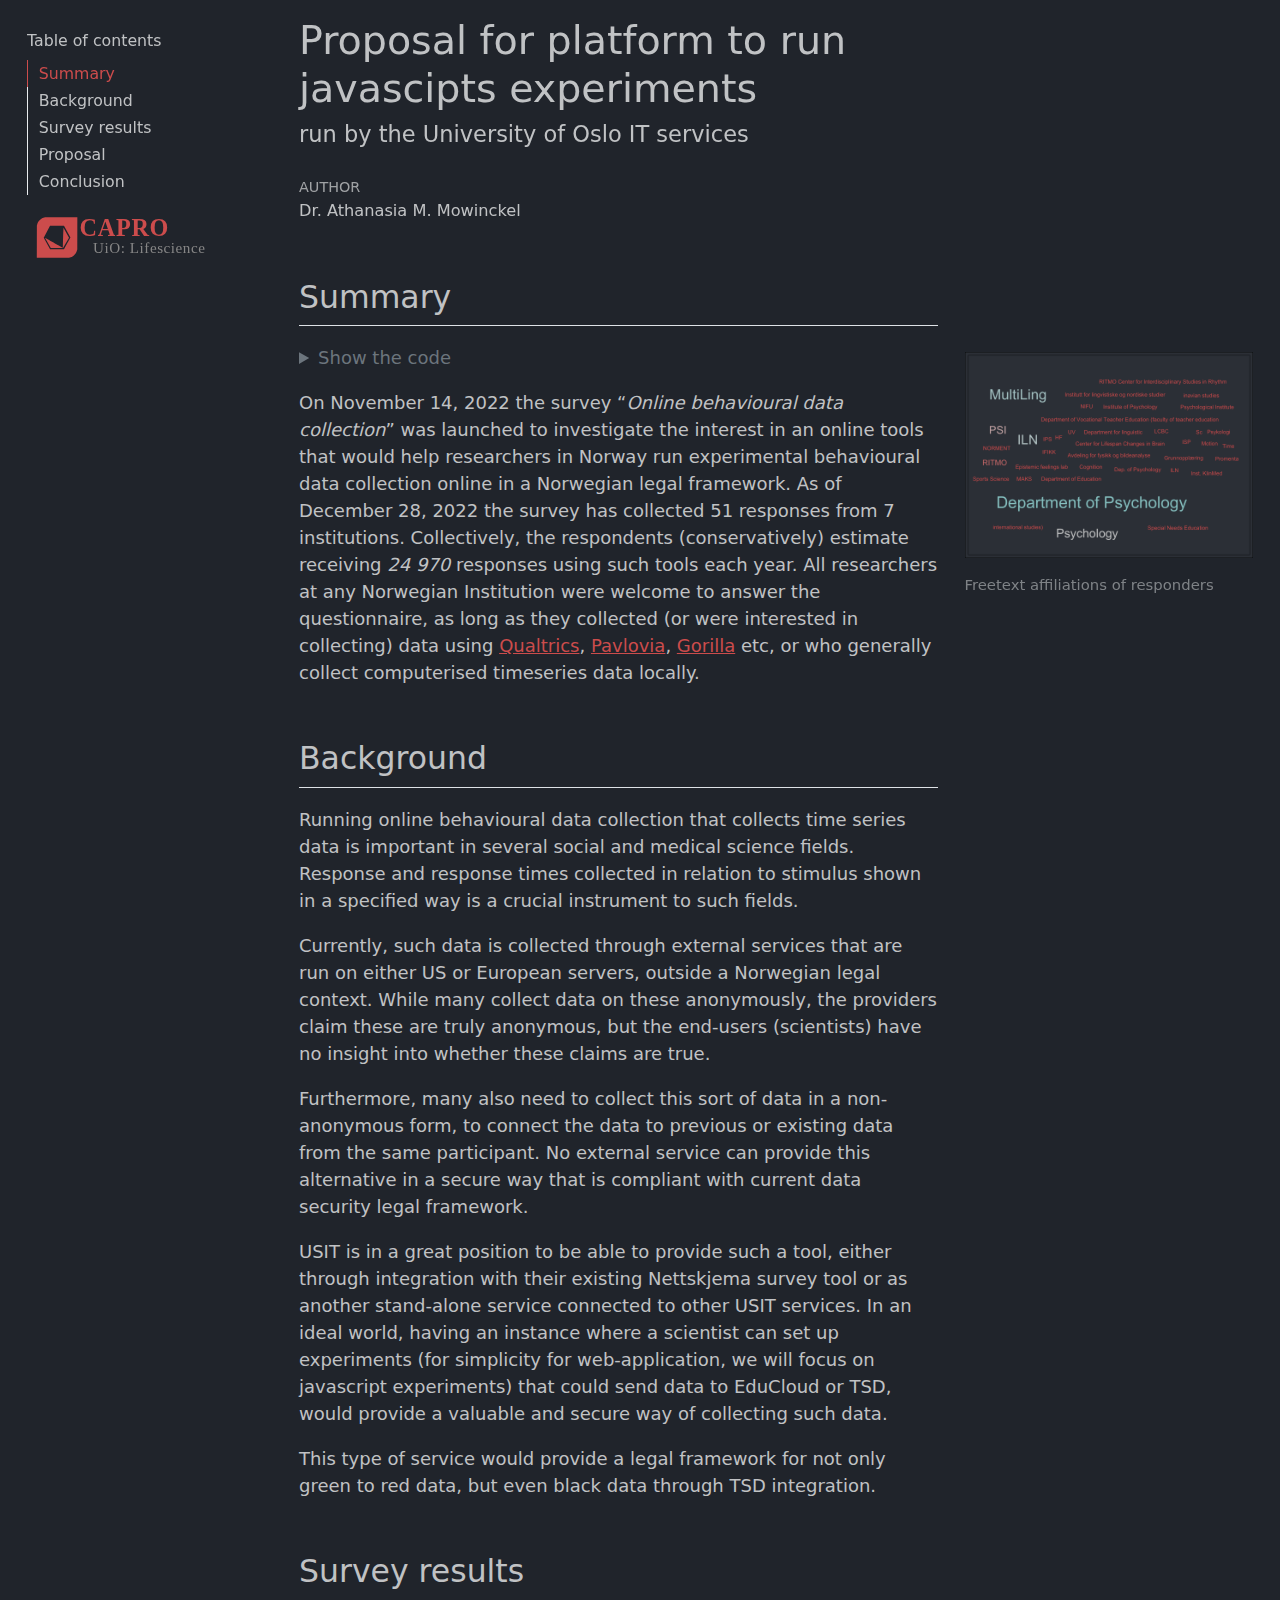
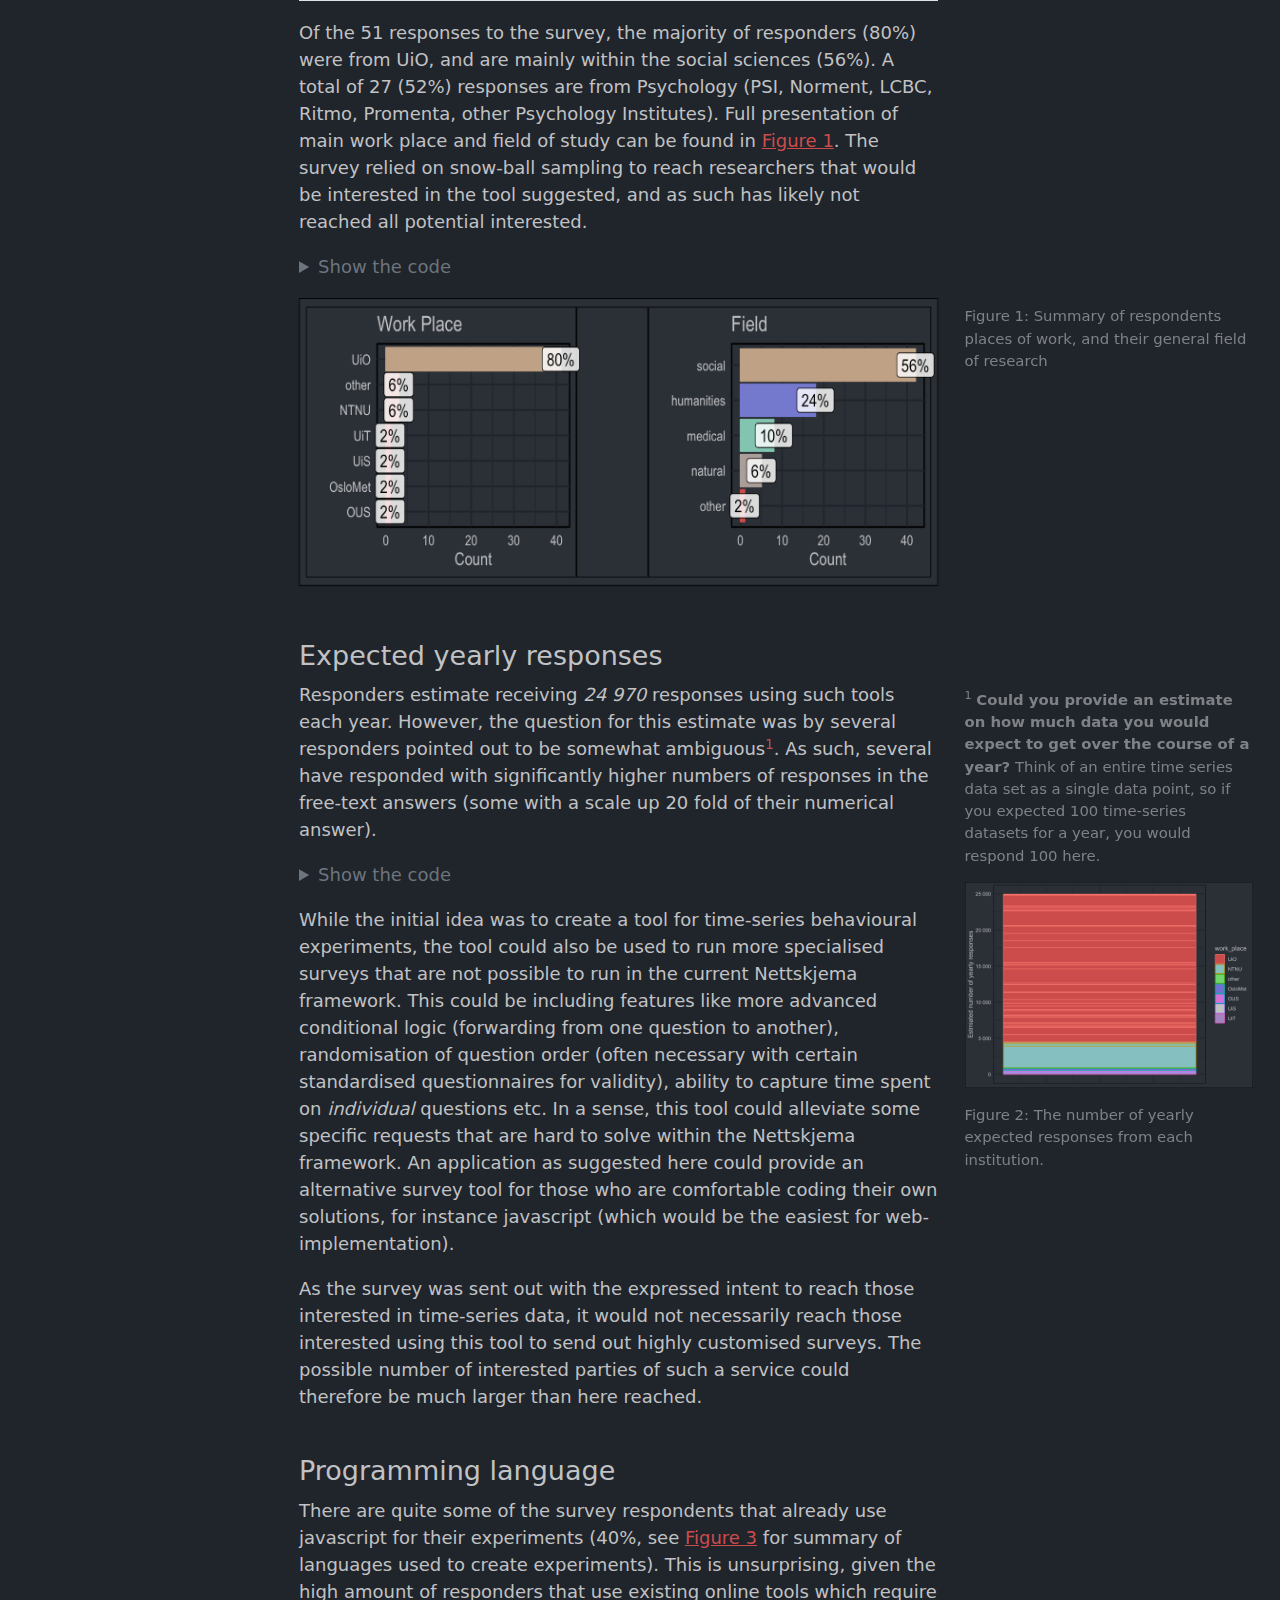
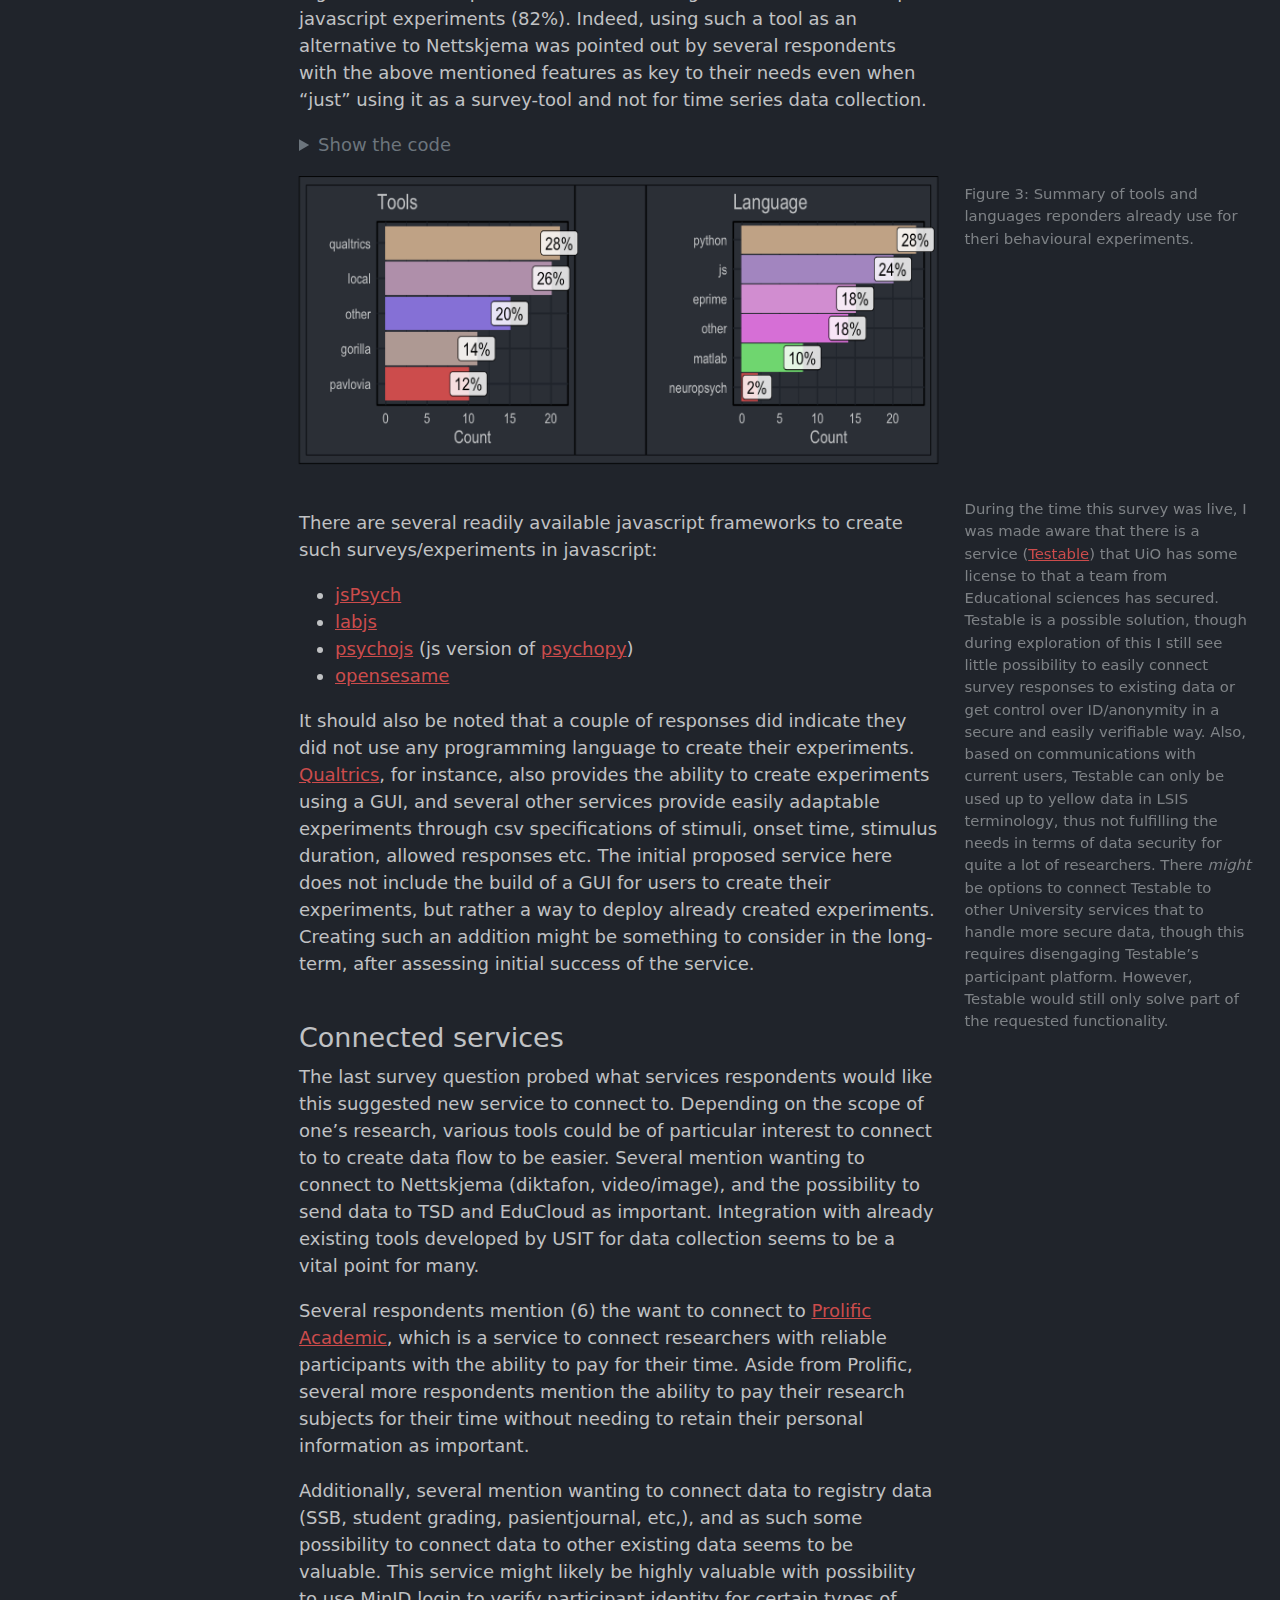
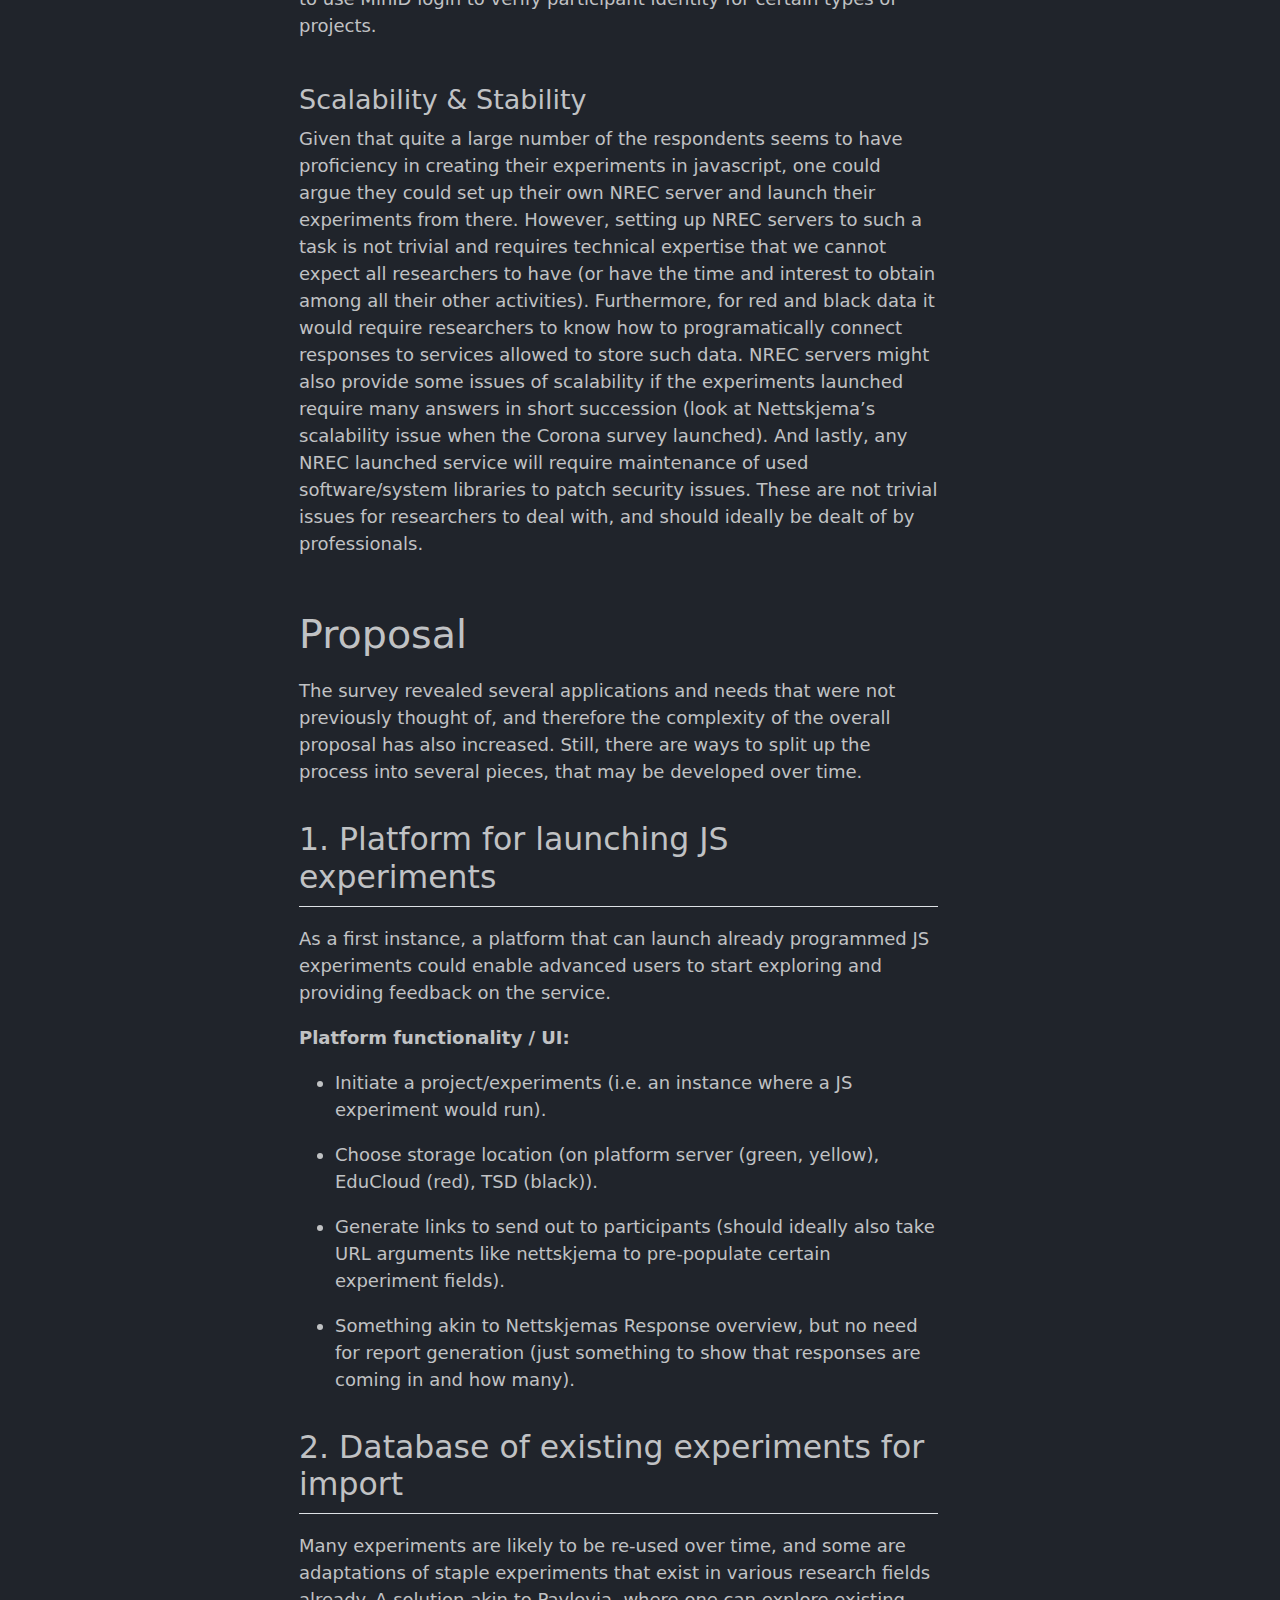
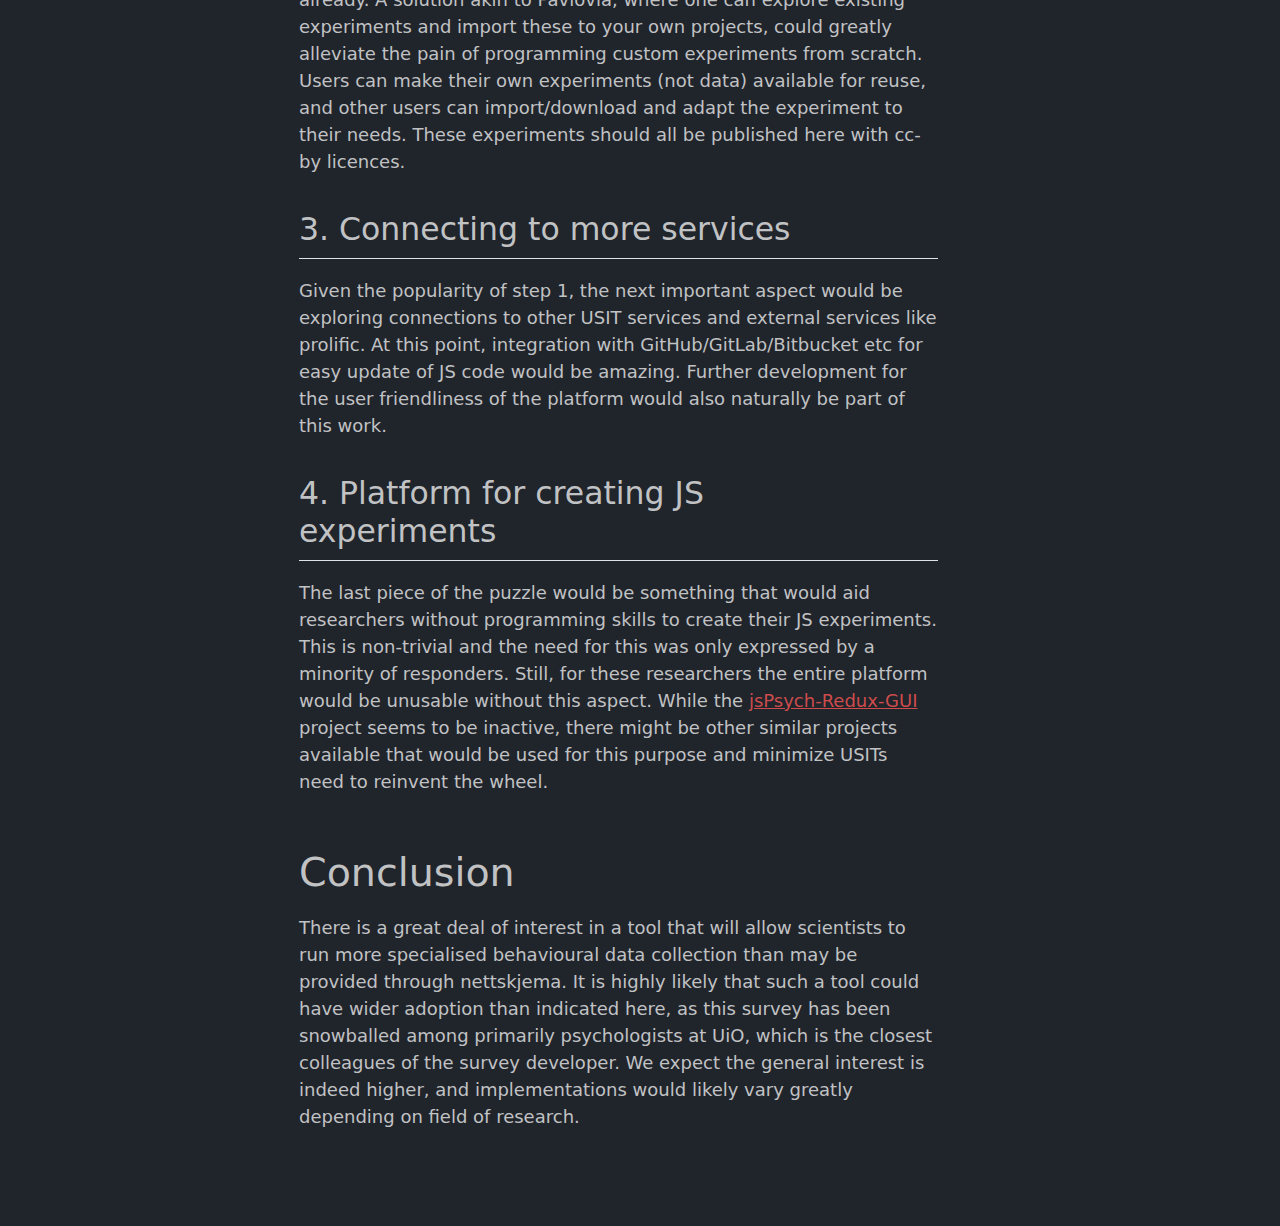
==== commit 83cdaf36: "update survey" ====
--- a/docs/online_behav.html
+++ b/docs/online_behav.html
@@ -2620,8 +2620,9 @@
   <li><a href="#proposal" id="toc-proposal" class="nav-link" data-scroll-target="#proposal">Proposal</a>
   <ul class="collapse">
   <li><a href="#platform-for-launching-js-experiments" id="toc-platform-for-launching-js-experiments" class="nav-link" data-scroll-target="#platform-for-launching-js-experiments">1. Platform for launching JS experiments</a></li>
-  <li><a href="#connecting-to-more-services" id="toc-connecting-to-more-services" class="nav-link" data-scroll-target="#connecting-to-more-services">2. Connecting to more services</a></li>
-  <li><a href="#platform-for-creating-js-experiments" id="toc-platform-for-creating-js-experiments" class="nav-link" data-scroll-target="#platform-for-creating-js-experiments">3. Platform for creating JS experiments</a></li>
+  <li><a href="#database-of-existing-experiments-for-import" id="toc-database-of-existing-experiments-for-import" class="nav-link" data-scroll-target="#database-of-existing-experiments-for-import">2. Database of existing experiments for import</a></li>
+  <li><a href="#connecting-to-more-services" id="toc-connecting-to-more-services" class="nav-link" data-scroll-target="#connecting-to-more-services">3. Connecting to more services</a></li>
+  <li><a href="#platform-for-creating-js-experiments" id="toc-platform-for-creating-js-experiments" class="nav-link" data-scroll-target="#platform-for-creating-js-experiments">4. Platform for creating JS experiments</a></li>
   </ul></li>
   <li><a href="#conclusion" id="toc-conclusion" class="nav-link" data-scroll-target="#conclusion">Conclusion</a></li>
   </ul>
@@ -2678,7 +2679,7 @@
 <div class="no-row-height column-margin column-container"><div class="cell-output-display">
 <div class="quarto-figure quarto-figure-center">
 <figure class="figure">
-<p><img src="[data-uri]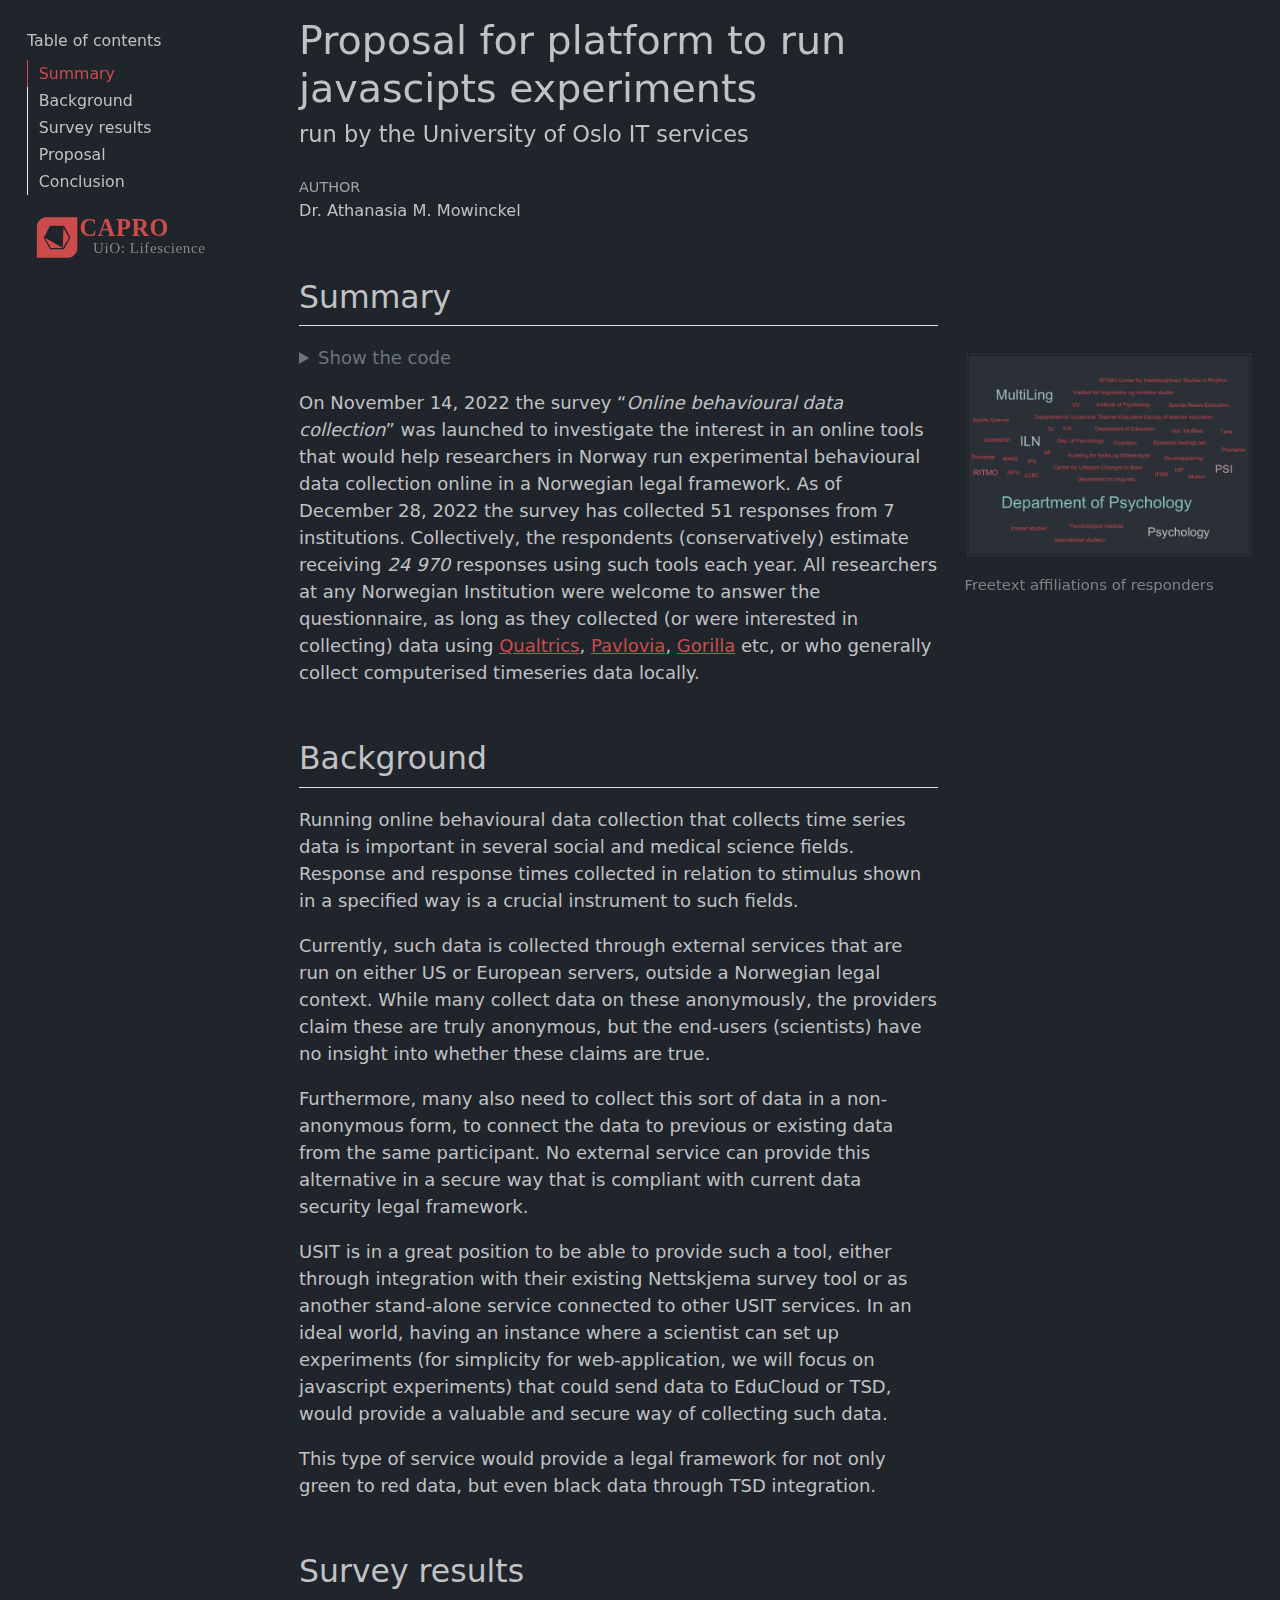
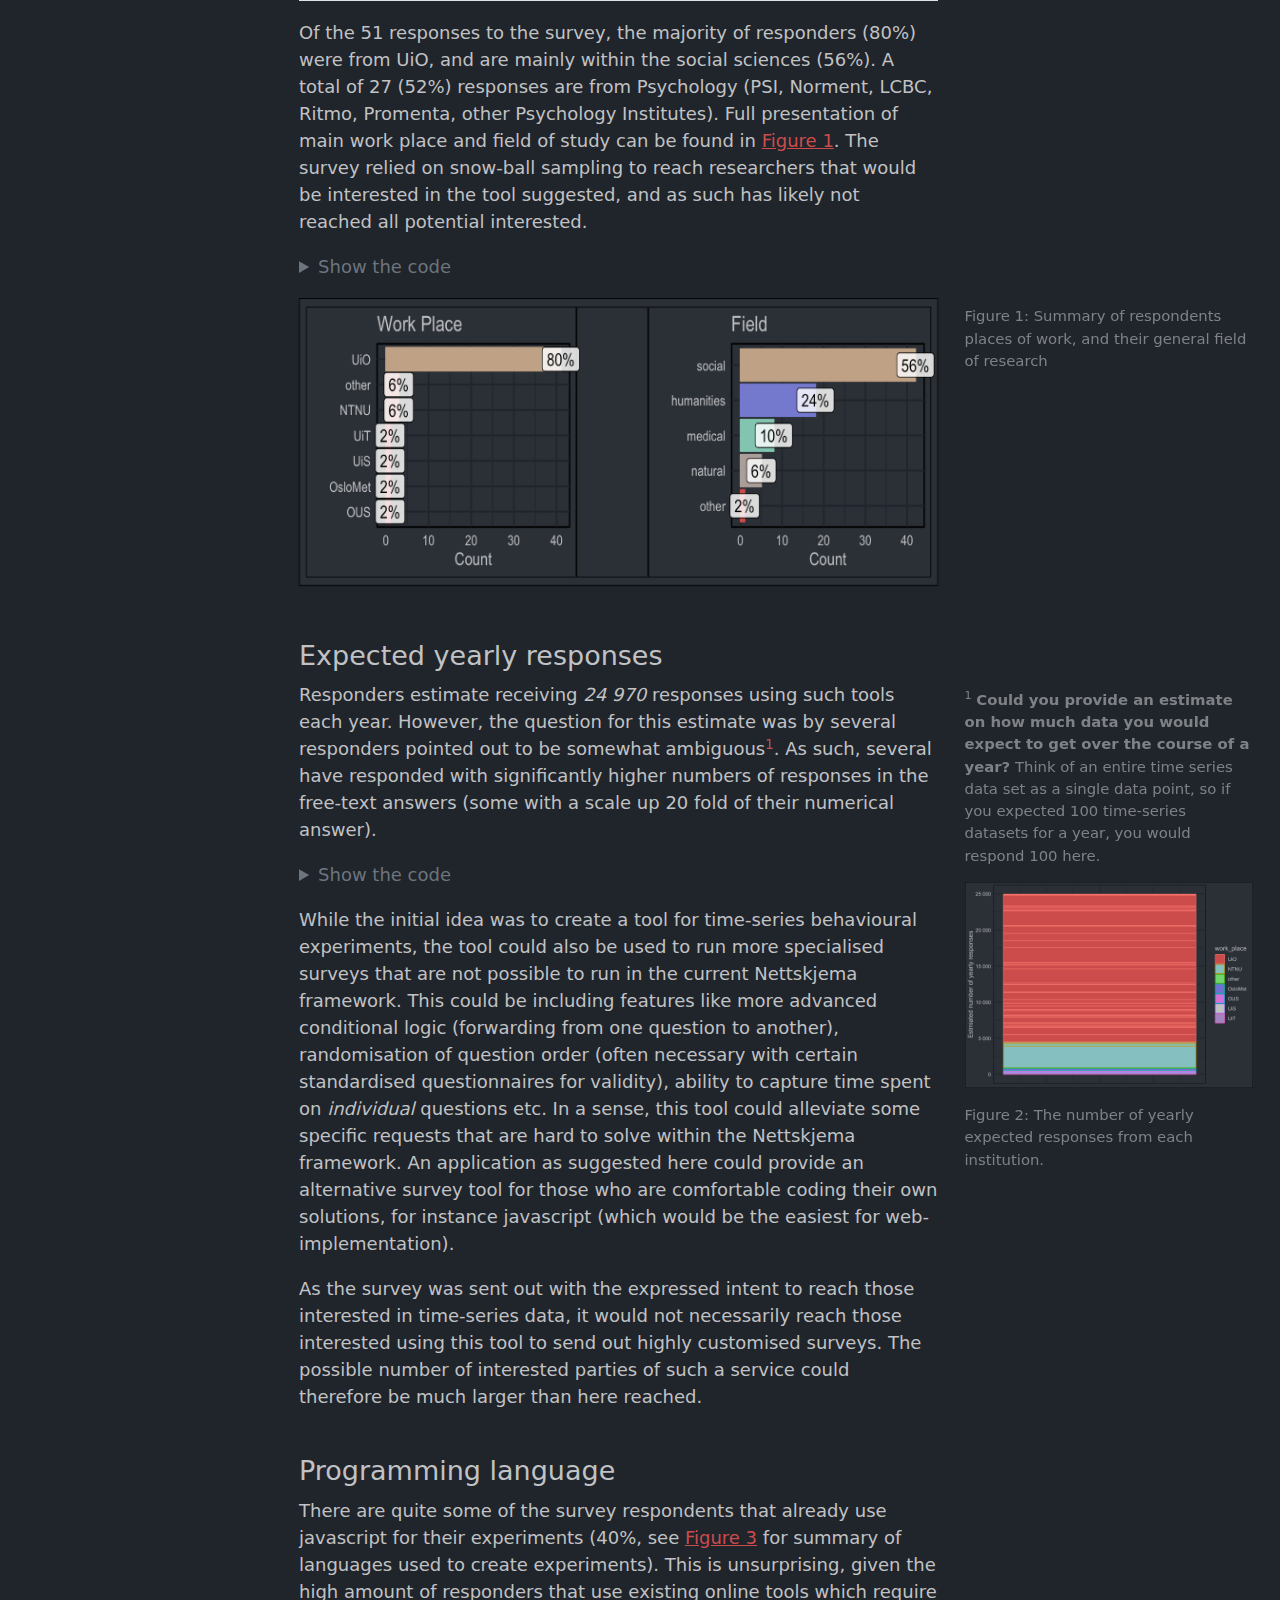
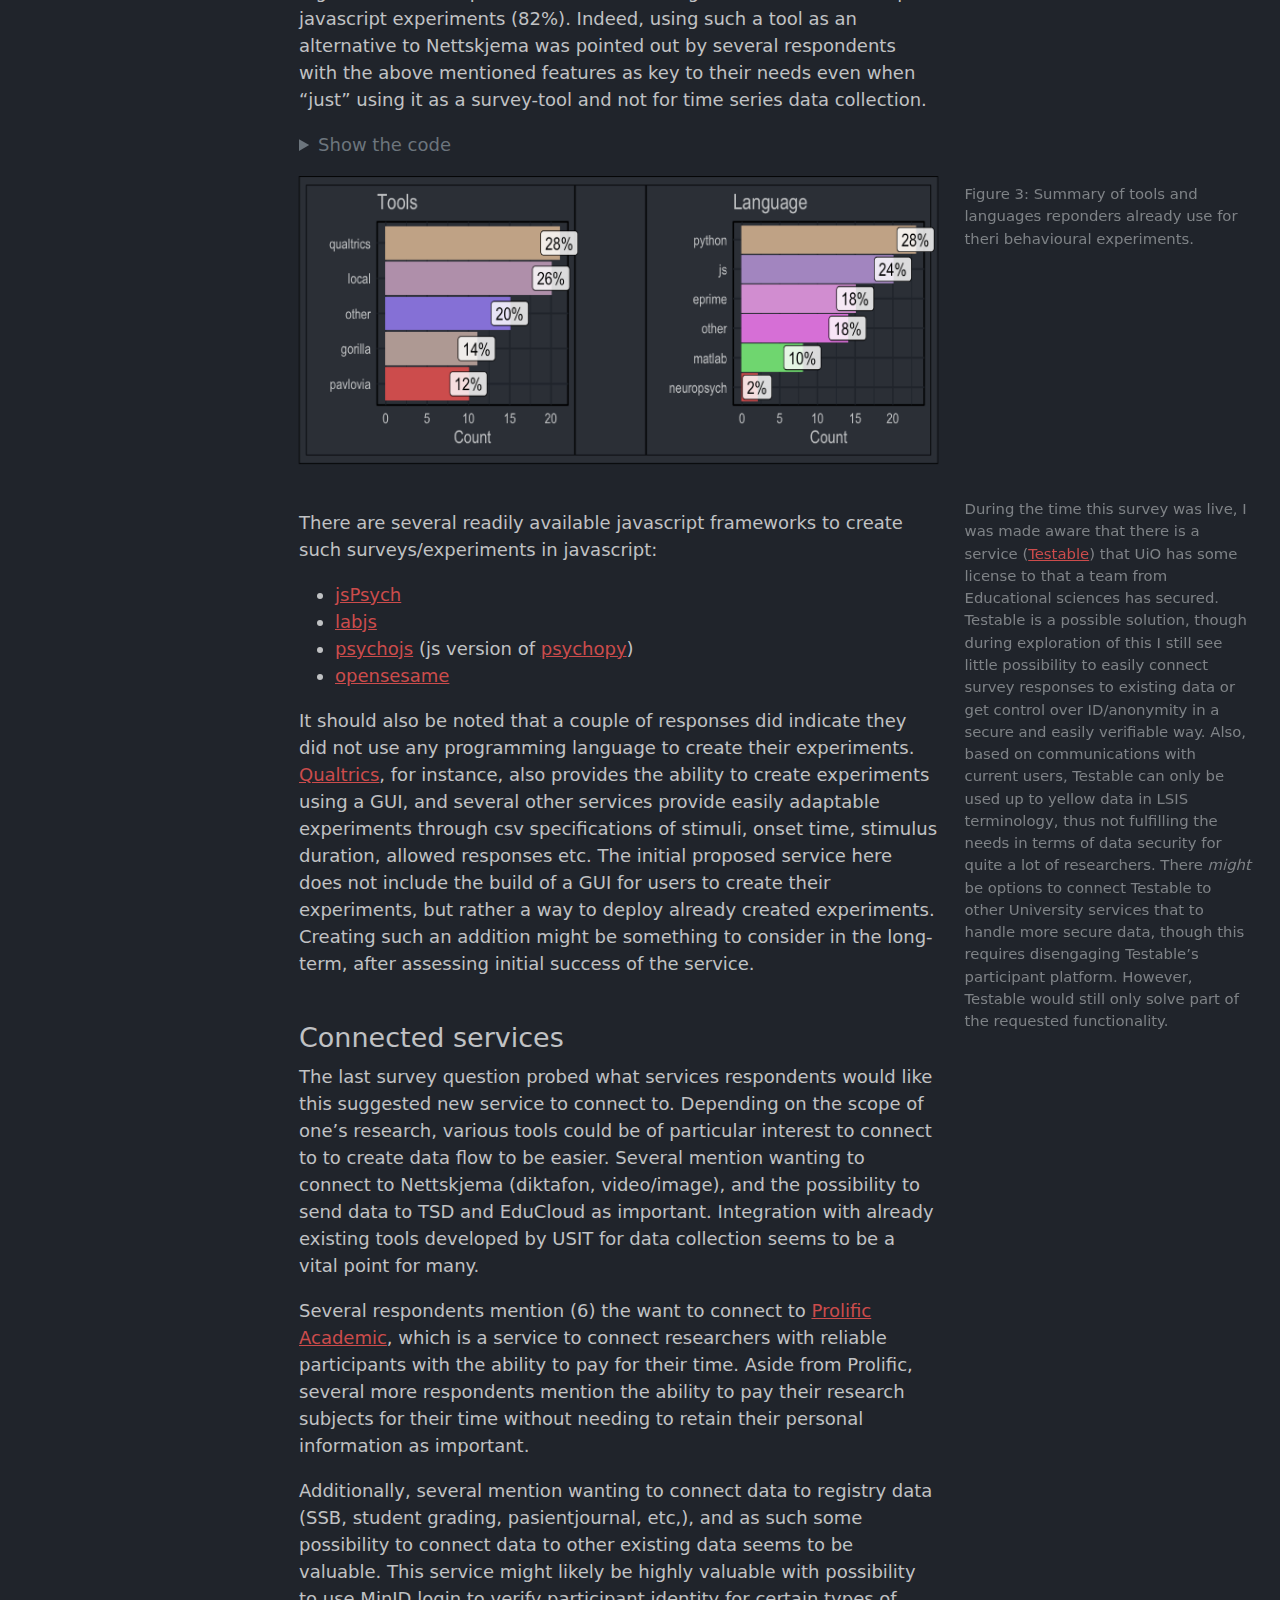
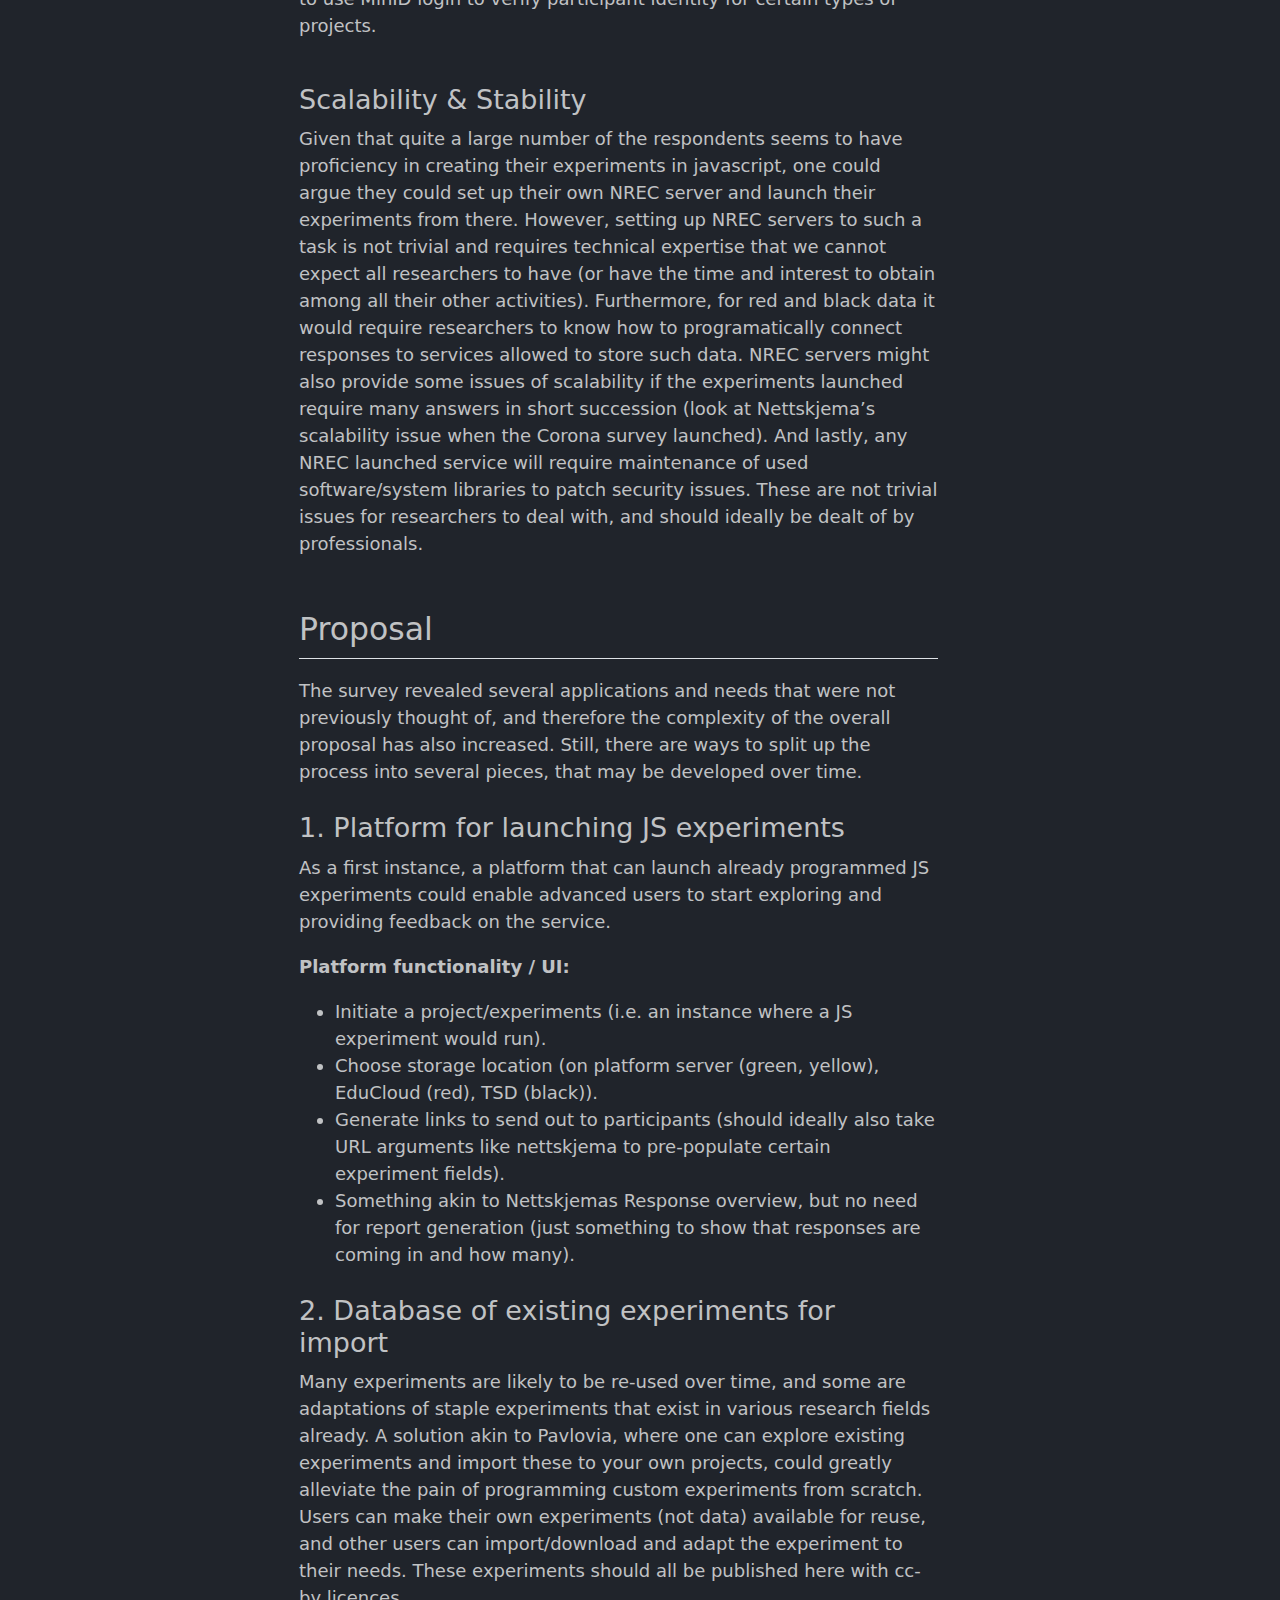
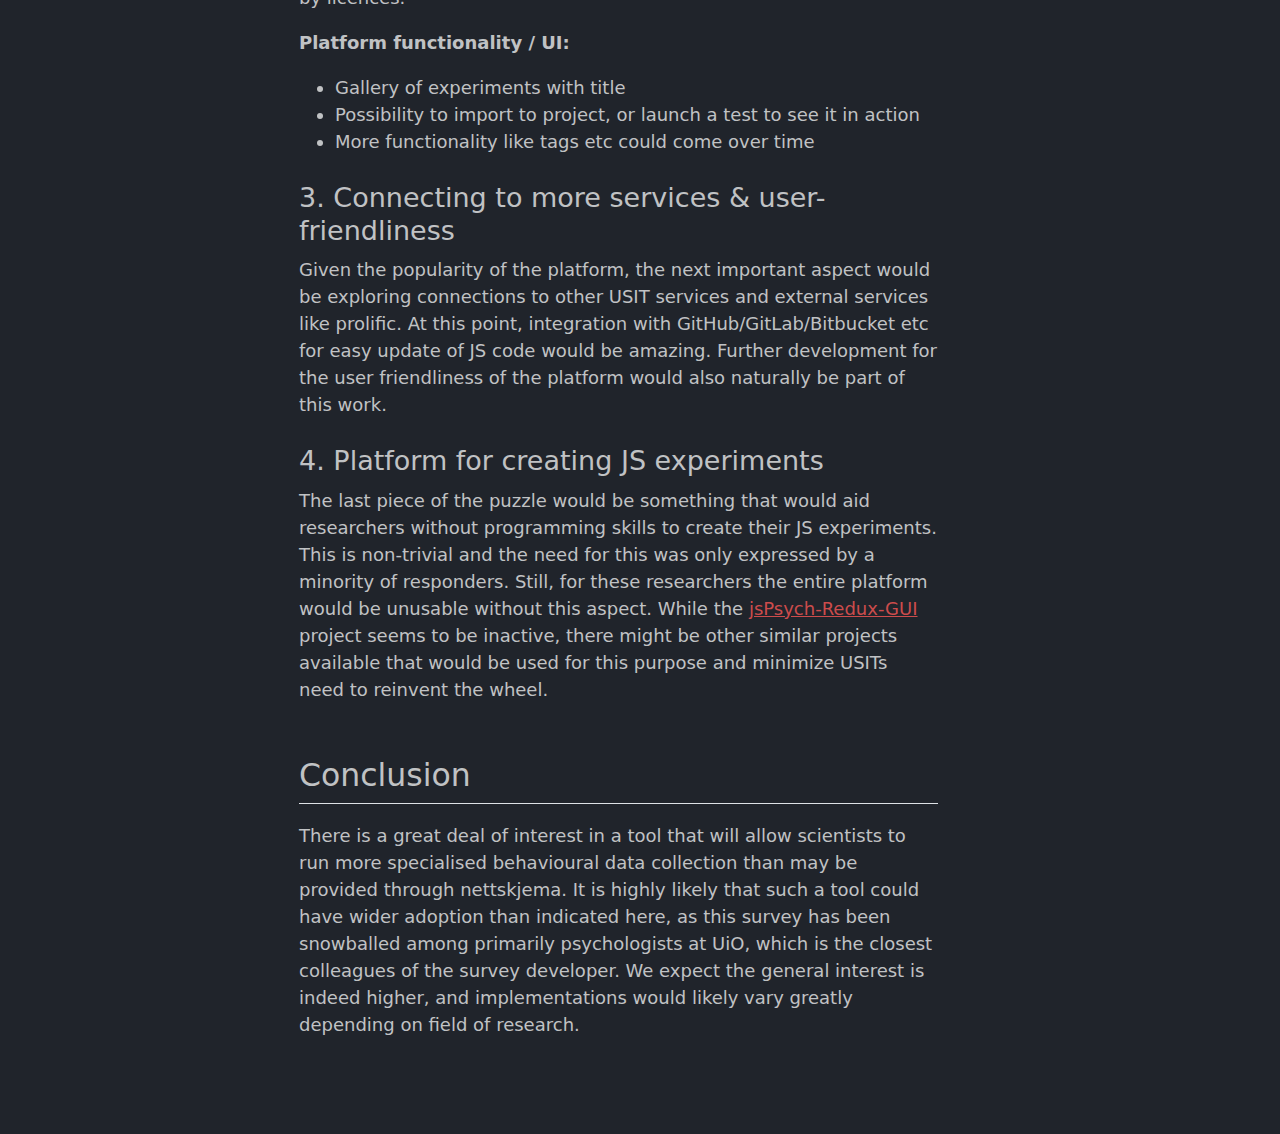
